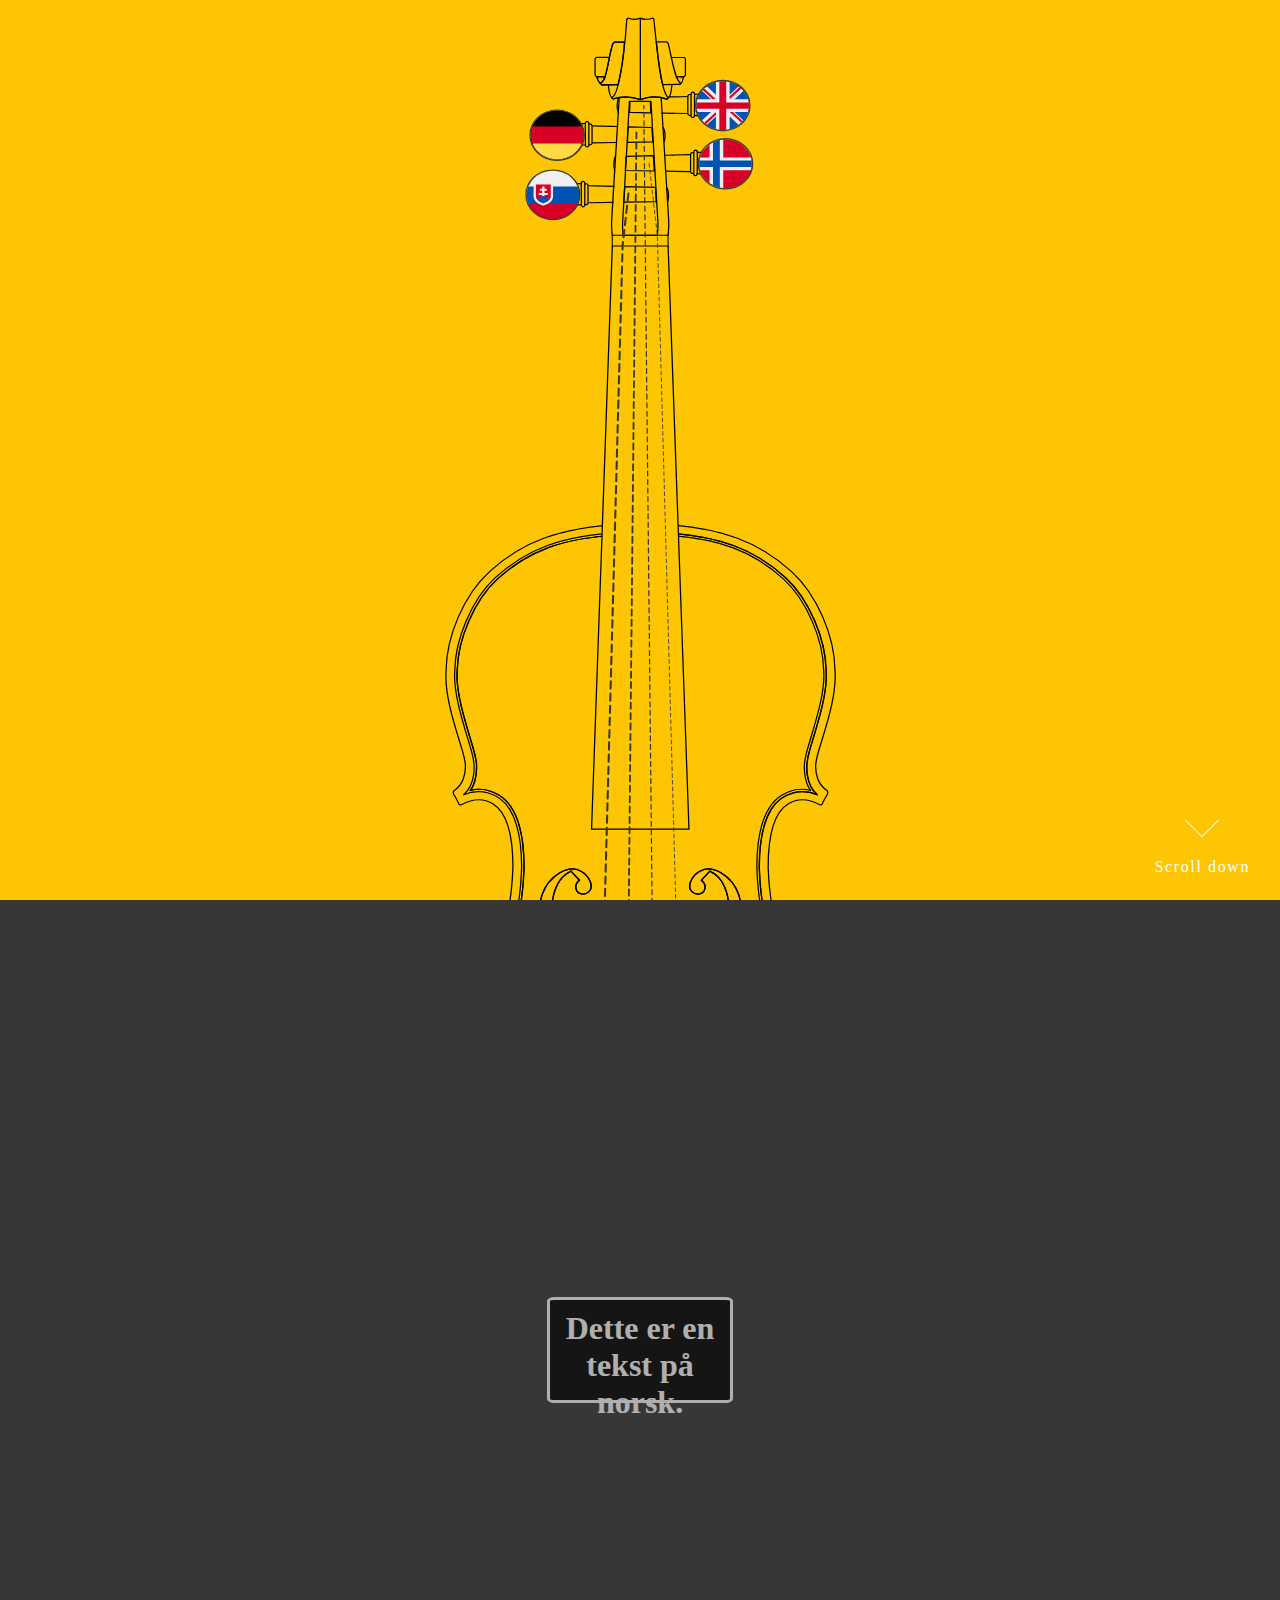
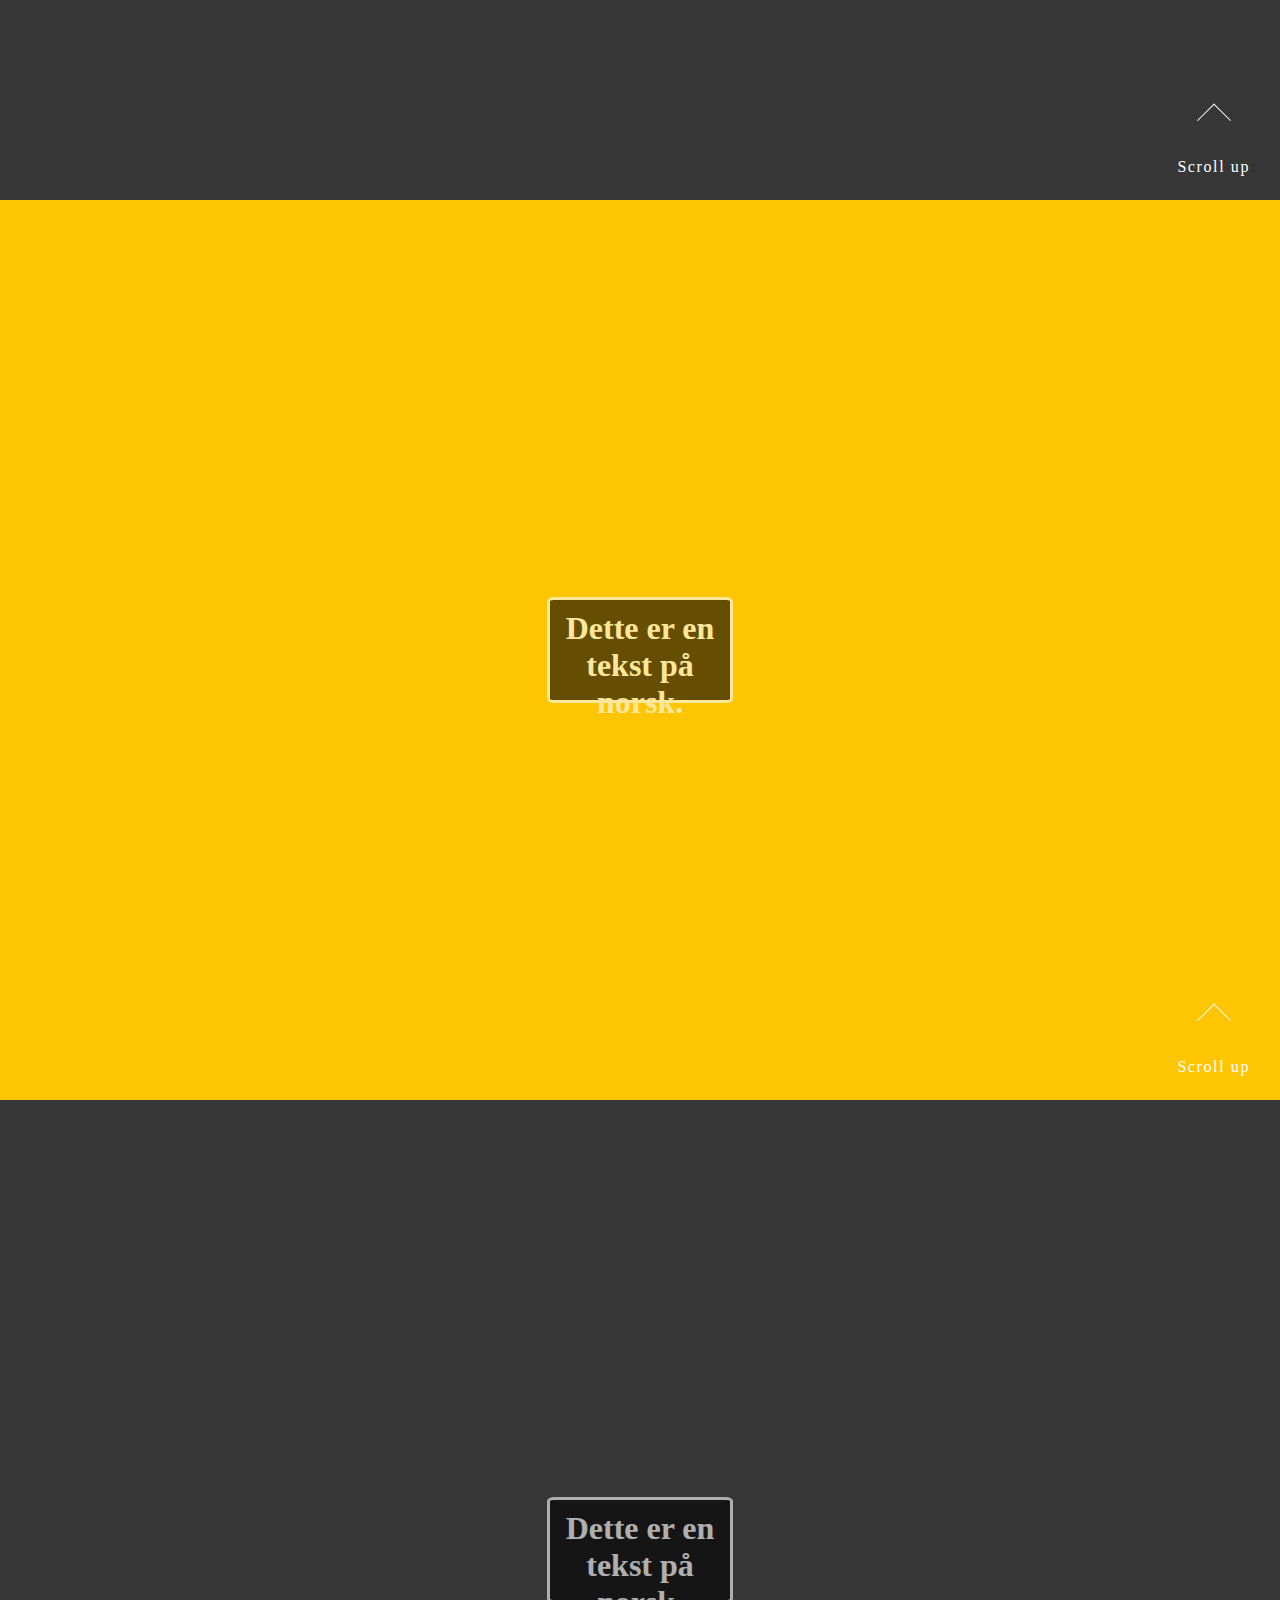
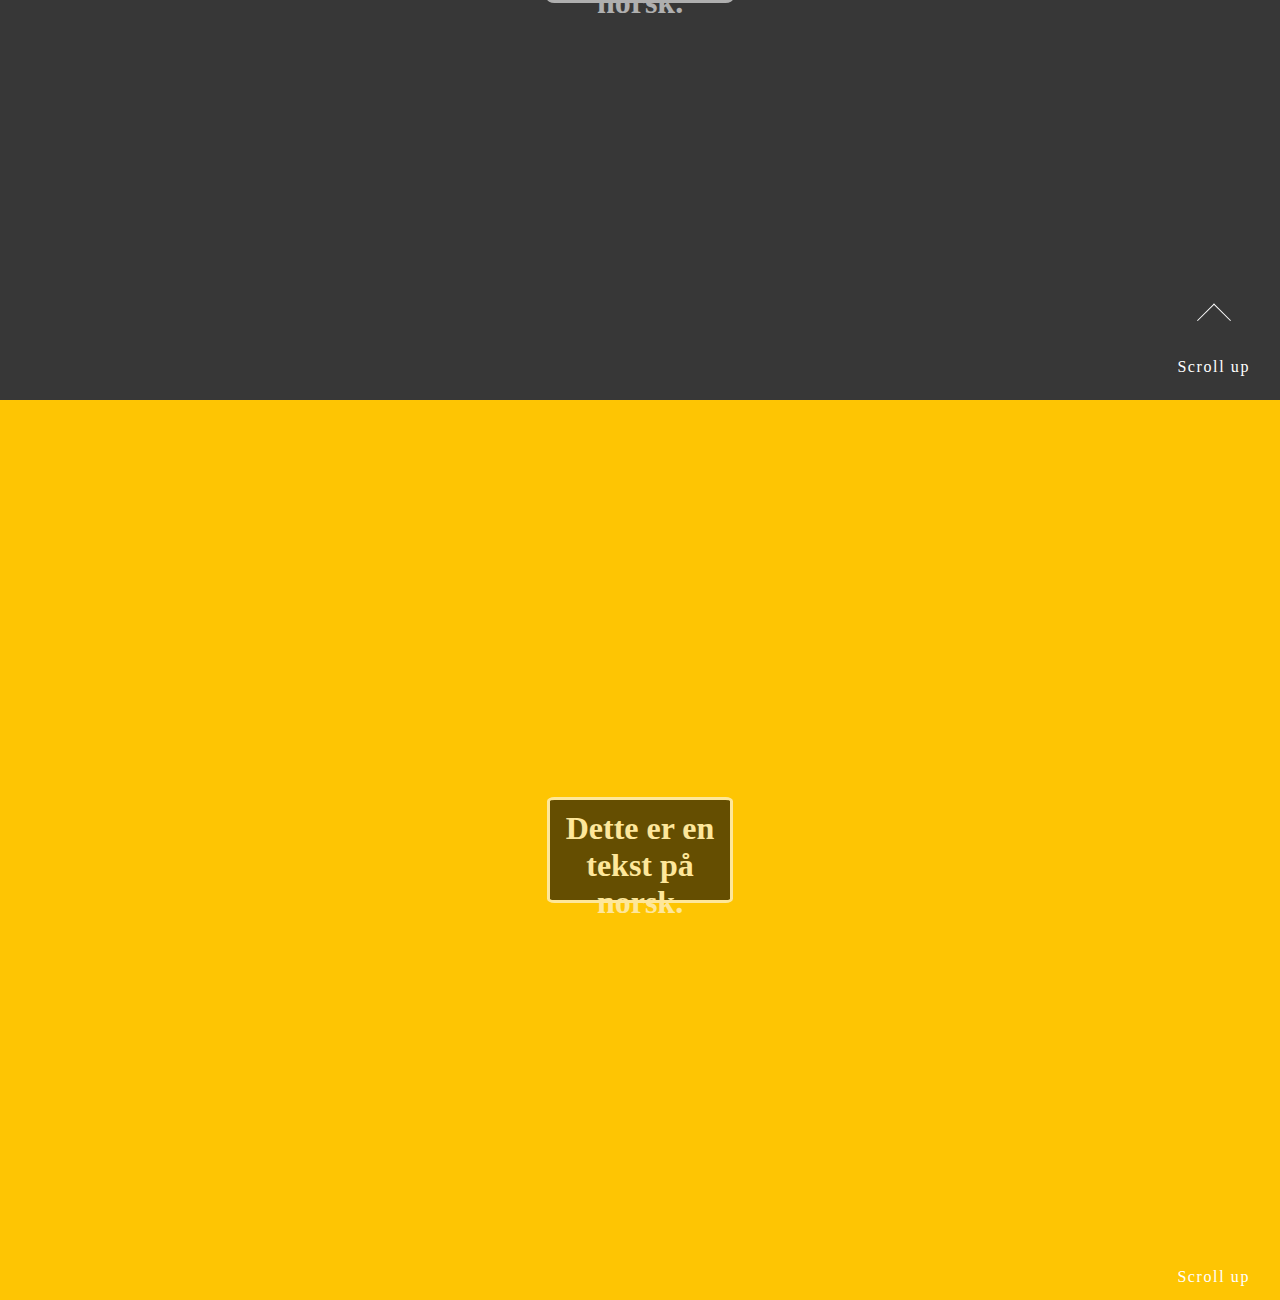
==== index.html @ 09f1c3b8 "Rename html file to index for deployment" ====
<!DOCTYPE html>
<html lang="en">
<head>
  <meta charset="UTF-8">
  <meta name="viewport" content="width=device-width, initial-scale=1.0">
  <meta http-equiv="X-UA-Compatible" content="ie=edge">
  <title>Violin Welcome Page</title>
  <script src="https://ajax.googleapis.com/ajax/libs/jquery/1.7.2/jquery.min.js"></script>
  <link rel="stylesheet" type="text/css" href="stylesheet.css">
</head>
<body>
  <section id="section-one" class="demo">
    <a href="#section-two">
      <span></span>Scroll down</a>

    <div id="container">
    <svg xmlns:osb="http://www.openswatchbook.org/uri/2009/osb" xmlns:dc="http://purl.org/dc/elements/1.1/" xmlns:cc="http://creativecommons.org/ns#"
      xmlns:rdf="http://www.w3.org/1999/02/22-rdf-syntax-ns#" xmlns:svg="http://www.w3.org/2000/svg" xmlns="http://www.w3.org/2000/svg"
      xmlns:sodipodi="http://sodipodi.sourceforge.net/DTD/sodipodi-0.dtd" xmlns:inkscape="http://www.inkscape.org/namespaces/inkscape"
       width="100%" viewbox="0 -29 721 1670">      
      <defs id="defs2818">
        <linearGradient id="linearGradient3371" osb:paint="solid">
          <stop style="stop-color:#000000;stop-opacity:1;" offset="0" id="stop3369" />
        </linearGradient>
        <inkscape:perspective sodipodi:type="inkscape:persp3d" inkscape:vp_x="0 : 52618109 : 1" inkscape:vp_y="0 : 100000000 : 0"
          inkscape:vp_z="74409450 : 52618109 : 1" inkscape:persp3d-origin="37204725 : 35078739 : 1" id="perspective2824" />
        <inkscape:perspective id="perspective4288" inkscape:persp3d-origin="50000.001 : 33333.333 : 1" inkscape:vp_z="100000 : 50000 : 1"
          inkscape:vp_y="0 : 100000000 : 0" inkscape:vp_x="0 : 50000 : 1" sodipodi:type="inkscape:persp3d" />
        <inkscape:perspective id="perspective2929" inkscape:persp3d-origin="50000.001 : 33333.333 : 1" inkscape:vp_z="100000 : 50000 : 1"
          inkscape:vp_y="0 : 100000000 : 0" inkscape:vp_x="0 : 50000 : 1" sodipodi:type="inkscape:persp3d" />
        <inkscape:perspective id="perspective2927" inkscape:persp3d-origin="50000.001 : 33333.333 : 1" inkscape:vp_z="100000 : 50000 : 1"
          inkscape:vp_y="0 : 100000000 : 0" inkscape:vp_x="0 : 50000 : 1" sodipodi:type="inkscape:persp3d" />
        <inkscape:perspective id="perspective3821" inkscape:persp3d-origin="50000.001 : 33333.333 : 1" inkscape:vp_z="100000 : 50000 : 1"
          inkscape:vp_y="0 : 100000000 : 0" inkscape:vp_x="0 : 50000 : 1" sodipodi:type="inkscape:persp3d" />
        <inkscape:perspective id="perspective3994" inkscape:persp3d-origin="50000.001 : 33333.333 : 1" inkscape:vp_z="100000 : 50000 : 1"
          inkscape:vp_y="0 : 100000000 : 0" inkscape:vp_x="0 : 50000 : 1" sodipodi:type="inkscape:persp3d" />
        <inkscape:perspective id="perspective4167" inkscape:persp3d-origin="50000.001 : 33333.333 : 1" inkscape:vp_z="100000 : 50000 : 1"
          inkscape:vp_y="0 : 100000000 : 0" inkscape:vp_x="0 : 50000 : 1" sodipodi:type="inkscape:persp3d" />
        <clipPath clipPathUnits="userSpaceOnUse" id="clipPath3980">
          <rect style="fill:none;stroke:none" id="rect3982" width="468.57712" height="564.42242" x="145.435" y="-384.58627" ry="234.28856"
          />
        </clipPath>
        <clipPath clipPathUnits="userSpaceOnUse" id="clipPath3984">
          <rect style="fill:none;stroke:none" id="rect3986" width="3158.3469" height="3804.3723" x="-3071.0244" y="-1438.0817" transform="rotate(-90)"
            ry="1579.1735" />
        </clipPath>
        <clipPath clipPathUnits="userSpaceOnUse" id="clipPath3988">
          <rect style="fill:none;stroke:none" id="rect3990" width="468.57712" height="564.42242" x="-3604.7029" y="-2552.4089" ry="234.28856"
          />
        </clipPath>
        <clipPath clipPathUnits="userSpaceOnUse" id="clipPath3992">
          <rect style="fill:none;stroke:none" id="rect3994" width="468.57712" height="564.42242" x="-3604.7029" y="-2552.4089" ry="234.28856"
          />
        </clipPath>
        <clipPath clipPathUnits="userSpaceOnUse" id="clipPath3996">
          <rect style="fill:none;stroke:none" id="rect3998" width="468.57712" height="564.42242" x="-3604.7029" y="-2552.4089" ry="234.28856"
          />
        </clipPath>
        <clipPath clipPathUnits="userSpaceOnUse" id="clipPath4000">
          <rect style="fill:none;stroke:none" id="rect4002" width="468.57712" height="564.42242" x="-3604.7029" y="-2552.4089" ry="234.28856"
          />
        </clipPath>
        <clipPath clipPathUnits="userSpaceOnUse" id="clipPath4004">
          <rect style="fill:none;stroke:none" id="rect4006" width="468.57712" height="564.42242" x="-3604.7029" y="-2552.4089" ry="234.28856"
          />
        </clipPath>
        <clipPath clipPathUnits="userSpaceOnUse" id="clipPath4008">
          <rect style="fill:none;stroke:none" id="rect4010" width="468.57712" height="564.42242" x="-3604.7029" y="-2552.4089" ry="234.28856"
          />
        </clipPath>
        <clipPath clipPathUnits="userSpaceOnUse" id="clipPath4012">
          <rect style="fill:none;stroke:none" id="rect4014" width="468.57712" height="564.42242" x="-3604.7029" y="-2552.4089" ry="234.28856"
          />
        </clipPath>
        <clipPath clipPathUnits="userSpaceOnUse" id="clipPath4016">
          <rect style="fill:none;stroke:none" id="rect4018" width="468.57712" height="564.42242" x="-3604.7029" y="-2552.4089" ry="234.28856"
          />
        </clipPath>
        <clipPath clipPathUnits="userSpaceOnUse" id="clipPath4020">
          <rect style="fill:none;stroke:none" id="rect4022" width="468.57712" height="564.42242" x="-3604.7029" y="-2552.4089" ry="234.28856"
          />
        </clipPath>
        <clipPath clipPathUnits="userSpaceOnUse" id="clipPath4024">
          <rect style="fill:none;stroke:none" id="rect4026" width="3158.3469" height="3804.3723" x="-3208.3416" y="-1356.0388" transform="rotate(-90)"
            ry="1579.1735" />
        </clipPath>
        <clipPath clipPathUnits="userSpaceOnUse" id="clipPath4028">
          <rect style="fill:none;stroke:none" id="rect4030" width="3158.3469" height="3804.3723" x="-3069.6594" y="-796.01483" transform="rotate(-90)"
            ry="1579.1735" />
        </clipPath>
        <clipPath clipPathUnits="userSpaceOnUse" id="clipPath4032">
          <rect style="fill:none;stroke:none" id="rect4034" width="468.57712" height="564.42242" x="-3604.7029" y="-2552.4089" ry="234.28856"
          />
        </clipPath>
        <clipPath clipPathUnits="userSpaceOnUse" id="clipPath4036">
          <rect style="fill:none;stroke:none" id="rect4038" width="468.57712" height="564.42242" x="-3604.7029" y="-2552.4089" ry="234.28856"
          />
        </clipPath>
        <clipPath clipPathUnits="userSpaceOnUse" id="clipPath4040">
          <rect style="fill:none;stroke:none" id="rect4042" width="468.57712" height="564.42242" x="-3604.7029" y="-2552.4089" ry="234.28856"
          />
        </clipPath>
        <clipPath clipPathUnits="userSpaceOnUse" id="clipPath4044">
          <rect style="fill:none;stroke:none" id="rect4046" width="468.57712" height="564.42242" x="-3604.7029" y="-2552.4089" ry="234.28856"
          />
        </clipPath>
        <clipPath clipPathUnits="userSpaceOnUse" id="clipPath4048">
          <rect style="fill:none;stroke:none" id="rect4050" width="468.57712" height="564.42242" x="-3604.7029" y="-2552.4089" ry="234.28856"
          />
        </clipPath>
        <clipPath clipPathUnits="userSpaceOnUse" id="clipPath4052">
          <rect style="fill:none;stroke:none" id="rect4054" width="468.57712" height="564.42242" x="-3604.7029" y="-2552.4089" ry="234.28856"
          />
        </clipPath>
        <clipPath clipPathUnits="userSpaceOnUse" id="clipPath4056">
          <rect style="fill:none;stroke:none" id="rect4058" width="468.57712" height="564.42242" x="-3604.7029" y="-2552.4089" ry="234.28856"
          />
        </clipPath>
        <clipPath clipPathUnits="userSpaceOnUse" id="clipPath4060">
          <rect style="fill:none;stroke:none" id="rect4062" width="468.57712" height="564.42242" x="-3604.7029" y="-2552.4089" ry="234.28856"
          />
        </clipPath>
        <clipPath clipPathUnits="userSpaceOnUse" id="clipPath4064">
          <rect style="fill:none;stroke:none" id="rect4066" width="468.57712" height="564.42242" x="-3604.7029" y="-2552.4089" ry="234.28856"
          />
        </clipPath>
        <clipPath clipPathUnits="userSpaceOnUse" id="clipPath4068">
          <rect style="fill:none;stroke:none" id="rect4070" width="3158.3469" height="3804.3723" x="-3180.0149" y="-713.97205" transform="rotate(-90)"
            ry="1579.1735" />
        </clipPath>
        <clipPath clipPathUnits="userSpaceOnUse" id="clipPath4072">
          <rect style="fill:none;stroke:none" id="rect4074" width="468.57712" height="564.42242" x="1526.5308" y="-4110.8545" transform="scale(-1,1)"
            ry="234.28856" />
        </clipPath>
        <clipPath clipPathUnits="userSpaceOnUse" id="clipPath4076">
          <rect style="fill:none;stroke:none" id="rect4078" width="468.57712" height="564.42242" x="-3604.7029" y="-2552.4089" ry="234.28856"
          />
        </clipPath>
        <clipPath clipPathUnits="userSpaceOnUse" id="clipPath4080">
          <rect style="fill:none;stroke:none" id="rect4082" width="468.57712" height="564.42242" x="-3604.7029" y="-2552.4089" ry="234.28856"
          />
        </clipPath>
        <clipPath clipPathUnits="userSpaceOnUse" id="clipPath4084">
          <rect style="fill:none;stroke:none" id="rect4086" width="468.57712" height="564.42242" x="-3604.7029" y="-2552.4089" ry="234.28856"
          />
        </clipPath>
        <clipPath clipPathUnits="userSpaceOnUse" id="clipPath4088">
          <rect style="fill:none;stroke:none" id="rect4090" width="468.57712" height="564.42242" x="-3604.7029" y="-2552.4089" ry="234.28856"
          />
        </clipPath>
        <clipPath clipPathUnits="userSpaceOnUse" id="clipPath4092">
          <rect style="fill:none;stroke:none" id="rect4094" width="468.57712" height="564.42242" x="-3604.7029" y="-2552.4089" ry="234.28856"
          />
        </clipPath>
        <clipPath clipPathUnits="userSpaceOnUse" id="clipPath4096">
          <rect style="fill:none;stroke:none" id="rect4098" width="468.57712" height="564.42242" x="-3604.7029" y="-2552.4089" ry="234.28856"
          />
        </clipPath>
        <clipPath clipPathUnits="userSpaceOnUse" id="clipPath4100">
          <rect style="fill:none;stroke:none" id="rect4102" width="468.57712" height="564.42242" x="-3604.7029" y="-2552.4089" ry="234.28856"
          />
        </clipPath>
        <clipPath clipPathUnits="userSpaceOnUse" id="clipPath4104">
          <rect style="fill:none;stroke:none" id="rect4106" width="468.57712" height="564.42242" x="-3604.7029" y="-2552.4089" ry="234.28856"
          />
        </clipPath>
        <clipPath clipPathUnits="userSpaceOnUse" id="clipPath4108">
          <rect style="fill:none;stroke:none" id="rect4110" width="468.57712" height="564.42242" x="-3604.7029" y="-2552.4089" ry="234.28856"
          />
        </clipPath>
        <clipPath clipPathUnits="userSpaceOnUse" id="clipPath4112">
          <rect style="fill:none;stroke:none" id="rect4114" width="468.57712" height="564.42242" x="-3604.7029" y="-2552.4089" ry="234.28856"
          />
        </clipPath>
        <clipPath clipPathUnits="userSpaceOnUse" id="clipPath4116">
          <rect style="fill:none;stroke:none" id="rect4118" width="468.57712" height="564.42242" x="-3604.7029" y="-2552.4089" ry="234.28856"
          />
        </clipPath>
        <clipPath clipPathUnits="userSpaceOnUse" id="clipPath4120">
          <rect style="fill:none;stroke:none" id="rect4122" width="468.57712" height="564.42242" x="-3604.7029" y="-2552.4089" ry="234.28856"
          />
        </clipPath>
        <clipPath clipPathUnits="userSpaceOnUse" id="clipPath4124">
          <rect style="fill:none;stroke:none" id="rect4126" width="468.57712" height="564.42242" x="-3604.7029" y="-2552.4089" ry="234.28856"
          />
        </clipPath>
        <clipPath clipPathUnits="userSpaceOnUse" id="clipPath4128">
          <rect style="fill:none;stroke:none" id="rect4130" width="468.57712" height="564.42242" x="-3604.7029" y="-2552.4089" ry="234.28856"
          />
        </clipPath>
        <clipPath clipPathUnits="userSpaceOnUse" id="clipPath4132">
          <rect style="fill:none;stroke:none" id="rect4134" width="468.57712" height="564.42242" x="-3604.7029" y="-2552.4089" ry="234.28856"
          />
        </clipPath>
        <clipPath clipPathUnits="userSpaceOnUse" id="clipPath4136">
          <rect style="fill:none;stroke:none" id="rect4138" width="468.57712" height="564.42242" x="144.2057" y="-879.64539" transform="rotate(0.06699998)"
            ry="234.28856" />
        </clipPath>
        <clipPath clipPathUnits="userSpaceOnUse" id="clipPath444">
          <rect style="fill:#000000;fill-opacity:0;stroke:#000000;stroke-opacity:1" id="rect446" width="827.75848" height="1746.8558"
            x="-4167.166" y="-2701.7644" />
        </clipPath>
        <clipPath clipPathUnits="userSpaceOnUse" id="clipPath448">
          <rect style="fill:#000000;fill-opacity:0;stroke:#000000;stroke-opacity:1" id="rect450" width="827.75848" height="1746.8558"
            x="-4167.166" y="-2701.7644" />
        </clipPath>
        <clipPath clipPathUnits="userSpaceOnUse" id="clipPath452">
          <rect style="fill:#000000;fill-opacity:0;stroke:#000000;stroke-opacity:1" id="rect454" width="827.75848" height="1746.8558"
            x="-4167.166" y="-2701.7644" />
        </clipPath>
        <clipPath clipPathUnits="userSpaceOnUse" id="clipPath456">
          <rect style="fill:#000000;fill-opacity:0;stroke:#000000;stroke-opacity:1" id="rect458" width="827.75848" height="1746.8558"
            x="-51.085915" y="-71.979401" />
        </clipPath>
        <clipPath clipPathUnits="userSpaceOnUse" id="clipPath460">
          <rect style="fill:#000000;fill-opacity:0;stroke:#000000;stroke-opacity:1" id="rect462" width="827.75848" height="1746.8558"
            x="-4167.166" y="-2701.7644" />
        </clipPath>
        <clipPath clipPathUnits="userSpaceOnUse" id="clipPath464">
          <rect style="fill:#000000;fill-opacity:0;stroke:#000000;stroke-opacity:1" id="rect466" width="827.75848" height="1746.8558"
            x="-4167.166" y="-2701.7644" />
        </clipPath>
        <clipPath clipPathUnits="userSpaceOnUse" id="clipPath468">
          <rect style="fill:#000000;fill-opacity:0;stroke:#000000;stroke-opacity:1" id="rect470" width="827.75848" height="1746.8558"
            x="-4167.166" y="-2701.7644" />
        </clipPath>
        <clipPath clipPathUnits="userSpaceOnUse" id="clipPath472">
          <rect style="fill:#000000;fill-opacity:0;stroke:#000000;stroke-opacity:1" id="rect474" width="827.75848" height="1746.8558"
            x="-51.085915" y="-69.979401" />
        </clipPath>
        <clipPath clipPathUnits="userSpaceOnUse" id="clipPath476">
          <rect style="fill:#000000;fill-opacity:0;stroke:#000000;stroke-opacity:1" id="rect478" width="827.75848" height="1746.8558"
            x="-601.0545" y="-2323.1768" />
        </clipPath>
        <clipPath clipPathUnits="userSpaceOnUse" id="clipPath480">
          <rect style="fill:#000000;fill-opacity:0;stroke:#000000;stroke-opacity:1" id="rect482" width="827.75848" height="1746.8558"
            x="-4167.166" y="-2701.7644" />
        </clipPath>
        <clipPath clipPathUnits="userSpaceOnUse" id="clipPath484">
          <rect style="fill:#000000;fill-opacity:0;stroke:#000000;stroke-opacity:1" id="rect486" width="827.75848" height="1746.8558"
            x="-51.378315" y="-69.872307" />
        </clipPath>
        <clipPath clipPathUnits="userSpaceOnUse" id="clipPath488">
          <rect style="fill:#000000;fill-opacity:0;stroke:#000000;stroke-opacity:1" id="rect490" width="827.75848" height="1746.8558"
            x="-51.378315" y="-69.872307" />
        </clipPath>
        <clipPath clipPathUnits="userSpaceOnUse" id="clipPath492">
          <rect style="fill:#000000;fill-opacity:0;stroke:#000000;stroke-opacity:1" id="rect494" width="827.75848" height="1746.8558"
            x="-3799.6392" y="-2540.7544" />
        </clipPath>
        <clipPath clipPathUnits="userSpaceOnUse" id="clipPath496">
          <rect style="fill:#000000;fill-opacity:0;stroke:#000000;stroke-opacity:1" id="rect498" width="827.75848" height="1746.8558"
            x="-3799.6392" y="-2540.7544" />
        </clipPath>
        <clipPath clipPathUnits="userSpaceOnUse" id="clipPath500">
          <rect style="fill:#000000;fill-opacity:0;stroke:#000000;stroke-opacity:1" id="rect502" width="827.75848" height="1746.8558"
            x="-3797.6392" y="-2540.7544" />
        </clipPath>
        <clipPath clipPathUnits="userSpaceOnUse" id="clipPath504">
          <rect style="fill:#000000;fill-opacity:0;stroke:#000000;stroke-opacity:1" id="rect506" width="827.75848" height="1746.8558"
            x="-3797.6392" y="-2540.7544" />
        </clipPath>
        <clipPath clipPathUnits="userSpaceOnUse" id="clipPath508">
          <rect style="fill:#000000;fill-opacity:0;stroke:#000000;stroke-opacity:1" id="rect510" width="827.75848" height="1746.8558"
            x="-3797.6392" y="-2540.7544" />
        </clipPath>
        <clipPath clipPathUnits="userSpaceOnUse" id="clipPath512">
          <rect style="fill:#000000;fill-opacity:0;stroke:#000000;stroke-opacity:1" id="rect514" width="827.75848" height="1746.8558"
            x="-3797.6392" y="-2540.7544" />
        </clipPath>
        <clipPath clipPathUnits="userSpaceOnUse" id="clipPath516">
          <rect style="fill:#000000;fill-opacity:0;stroke:#000000;stroke-opacity:1" id="rect518" width="827.75848" height="1746.8558"
            x="-3797.6392" y="-2540.7544" />
        </clipPath>
        <clipPath clipPathUnits="userSpaceOnUse" id="clipPath520">
          <rect style="fill:#000000;fill-opacity:0;stroke:#000000;stroke-opacity:1" id="rect522" width="827.75848" height="1746.8558"
            x="-3797.6392" y="-2540.7544" />
        </clipPath>
        <clipPath clipPathUnits="userSpaceOnUse" id="clipPath524">
          <rect style="fill:#000000;fill-opacity:0;stroke:#000000;stroke-width:6.74029255;stroke-opacity:1" id="rect526" width="5579.3345"
            height="11774.319" x="-4528.6128" y="-1277.4836" transform="rotate(-90)" />
        </clipPath>
        <clipPath clipPathUnits="userSpaceOnUse" id="clipPath528">
          <rect style="fill:#000000;fill-opacity:0;stroke:#000000;stroke-opacity:1" id="rect530" width="827.75848" height="1746.8558"
            x="-3797.6392" y="-2540.7544" />
        </clipPath>
        <clipPath clipPathUnits="userSpaceOnUse" id="clipPath532">
          <rect style="fill:#000000;fill-opacity:0;stroke:#000000;stroke-opacity:1" id="rect534" width="827.75848" height="1746.8558"
            x="-3797.6392" y="-2540.7544" />
        </clipPath>
        <clipPath clipPathUnits="userSpaceOnUse" id="clipPath536">
          <rect style="fill:#000000;fill-opacity:0;stroke:#000000;stroke-opacity:1" id="rect538" width="827.75848" height="1746.8558"
            x="-3797.6392" y="-2540.7544" />
        </clipPath>
        <clipPath clipPathUnits="userSpaceOnUse" id="clipPath540">
          <rect style="fill:#000000;fill-opacity:0;stroke:#000000;stroke-opacity:1" id="rect542" width="827.75848" height="1746.8558"
            x="-3797.6392" y="-2540.7544" />
        </clipPath>
        <clipPath clipPathUnits="userSpaceOnUse" id="clipPath544">
          <rect style="fill:#000000;fill-opacity:0;stroke:#000000;stroke-width:0.99855775;stroke-opacity:1" id="rect546" width="825.3725"
            height="1746.8558" x="-3796.6138" y="-2540.7544" />
        </clipPath>
        <clipPath clipPathUnits="userSpaceOnUse" id="clipPath548">
          <rect style="fill:#000000;fill-opacity:0;stroke:#000000;stroke-opacity:1" id="rect550" width="827.75848" height="1746.8558"
            x="-3797.6392" y="-2540.7544" />
        </clipPath>
        <clipPath clipPathUnits="userSpaceOnUse" id="clipPath552">
          <rect style="fill:#000000;fill-opacity:0;stroke:#000000;stroke-opacity:1" id="rect554" width="827.75848" height="1746.8558"
            x="-3797.6392" y="-2540.7544" />
        </clipPath>
        <clipPath clipPathUnits="userSpaceOnUse" id="clipPath556">
          <rect style="fill:#000000;fill-opacity:0;stroke:#000000;stroke-opacity:1" id="rect558" width="827.75848" height="1746.8558"
            x="-3797.6392" y="-2540.7544" />
        </clipPath>
        <clipPath clipPathUnits="userSpaceOnUse" id="clipPath560">
          <rect style="fill:#000000;fill-opacity:0;stroke:#000000;stroke-width:6.74029255;stroke-opacity:1" id="rect562" width="5579.3345"
            height="11774.319" x="-4500.2861" y="-635.41687" transform="rotate(-90)" />
        </clipPath>
        <clipPath clipPathUnits="userSpaceOnUse" id="clipPath564">
          <rect style="fill:#000000;fill-opacity:0;stroke:#000000;stroke-opacity:1" id="rect566" width="827.75848" height="1746.8558"
            x="-4167.166" y="-2701.7644" />
        </clipPath>
        <clipPath clipPathUnits="userSpaceOnUse" id="clipPath568">
          <rect style="fill:#000000;fill-opacity:0;stroke:#000000;stroke-opacity:1" id="rect570" width="827.75848" height="1746.8558"
            x="-4167.166" y="-2701.7644" />
        </clipPath>
        <clipPath clipPathUnits="userSpaceOnUse" id="clipPath572">
          <rect style="fill:#000000;fill-opacity:0;stroke:#000000;stroke-opacity:1" id="rect574" width="827.75848" height="1746.8558"
            x="-4167.166" y="-2701.7644" />
        </clipPath>
        <clipPath clipPathUnits="userSpaceOnUse" id="clipPath576">
          <rect style="fill:#000000;fill-opacity:0;stroke:#000000;stroke-opacity:1" id="rect578" width="827.75848" height="1746.8558"
            x="-4167.166" y="-2701.7644" />
        </clipPath>
        <clipPath clipPathUnits="userSpaceOnUse" id="clipPath580">
          <rect style="fill:#000000;fill-opacity:0;stroke:#000000;stroke-opacity:1" id="rect582" width="827.75848" height="1746.8558"
            x="-4167.166" y="-2701.7644" />
        </clipPath>
        <clipPath clipPathUnits="userSpaceOnUse" id="clipPath584">
          <rect style="fill:#000000;fill-opacity:0;stroke:#000000;stroke-opacity:1" id="rect586" width="827.75848" height="1746.8558"
            x="-4167.166" y="-2701.7644" />
        </clipPath>
        <clipPath clipPathUnits="userSpaceOnUse" id="clipPath588">
          <rect style="fill:#000000;fill-opacity:0;stroke:#000000;stroke-opacity:1" id="rect590" width="827.75848" height="1746.8558"
            x="-4167.166" y="-2701.7644" />
        </clipPath>
        <clipPath clipPathUnits="userSpaceOnUse" id="clipPath592">
          <rect style="fill:#000000;fill-opacity:0;stroke:#000000;stroke-opacity:1" id="rect594" width="827.75848" height="1746.8558"
            x="-4167.166" y="-2701.7644" />
        </clipPath>
        <clipPath clipPathUnits="userSpaceOnUse" id="clipPath596">
          <rect style="fill:#000000;fill-opacity:0;stroke:#000000;stroke-opacity:1" id="rect598" width="827.75848" height="1746.8558"
            x="-4167.166" y="-2701.7644" transform="matrix(0,1,1,0,0,0)" />
        </clipPath>
        <clipPath clipPathUnits="userSpaceOnUse" id="clipPath600">
          <rect style="fill:#000000;fill-opacity:0;stroke:#000000;stroke-opacity:1" id="rect602" width="827.75848" height="1746.8558"
            x="-4167.166" y="-2701.7644" />
        </clipPath>
        <clipPath clipPathUnits="userSpaceOnUse" id="clipPath604">
          <rect style="fill:#000000;fill-opacity:0;stroke:#000000;stroke-opacity:1" id="rect606" width="827.75848" height="1746.8558"
            x="-4167.166" y="-2701.7644" />
        </clipPath>
        <clipPath clipPathUnits="userSpaceOnUse" id="clipPath608">
          <rect style="fill:#000000;fill-opacity:0;stroke:#000000;stroke-opacity:1" id="rect610" width="827.75848" height="1746.8558"
            x="-4167.166" y="-2701.7644" />
        </clipPath>
        <clipPath clipPathUnits="userSpaceOnUse" id="clipPath612">
          <rect style="fill:#000000;fill-opacity:0;stroke:#000000;stroke-opacity:1" id="rect614" width="827.75848" height="1746.8558"
            x="-4167.166" y="-2701.7644" />
        </clipPath>
        <clipPath clipPathUnits="userSpaceOnUse" id="clipPath616">
          <rect style="fill:#000000;fill-opacity:0;stroke:#000000;stroke-opacity:1" id="rect618" width="827.75848" height="1746.8558"
            x="-4167.166" y="-2701.7644" />
        </clipPath>
        <clipPath clipPathUnits="userSpaceOnUse" id="clipPath620">
          <rect style="fill:#000000;fill-opacity:0;stroke:#000000;stroke-opacity:1" id="rect622" width="827.75848" height="1746.8558"
            x="-4167.166" y="-2701.7644" />
        </clipPath>
        <clipPath clipPathUnits="userSpaceOnUse" id="clipPath624">
          <rect style="fill:#000000;fill-opacity:0;stroke:#000000;stroke-opacity:1" id="rect626" width="827.75848" height="1746.8558"
            x="-4167.166" y="-2701.7644" />
        </clipPath>
        <clipPath clipPathUnits="userSpaceOnUse" id="clipPath628">
          <rect style="fill:#000000;fill-opacity:0;stroke:#000000;stroke-opacity:1" id="rect630" width="827.75848" height="1746.8558"
            x="-4167.166" y="-2701.7644" />
        </clipPath>
        <clipPath clipPathUnits="userSpaceOnUse" id="clipPath632">
          <rect style="fill:#000000;fill-opacity:0;stroke:#000000;stroke-opacity:1" id="rect634" width="827.75848" height="1746.8558"
            x="-4167.166" y="-2701.7644" transform="matrix(0,1,1,0,0,0)" />
        </clipPath>
        <clipPath clipPathUnits="userSpaceOnUse" id="clipPath636">
          <rect style="fill:#000000;fill-opacity:0;stroke:#000000;stroke-opacity:1" id="rect638" width="827.75848" height="1746.8558"
            x="-3797.6392" y="-2540.7544" />
        </clipPath>
        <clipPath clipPathUnits="userSpaceOnUse" id="clipPath640">
          <rect style="fill:#000000;fill-opacity:0;stroke:#000000;stroke-opacity:1" id="rect642" width="827.75848" height="1746.8558"
            x="-3797.6392" y="-2540.7544" />
        </clipPath>
        <clipPath clipPathUnits="userSpaceOnUse" id="clipPath644">
          <rect style="fill:#000000;fill-opacity:0;stroke:#000000;stroke-opacity:1" id="rect646" width="827.75848" height="1746.8558"
            x="-3797.6392" y="-2540.7544" />
        </clipPath>
        <clipPath clipPathUnits="userSpaceOnUse" id="clipPath648">
          <rect style="fill:#000000;fill-opacity:0;stroke:#000000;stroke-opacity:1" id="rect650" width="827.75848" height="1746.8558"
            x="-3797.6392" y="-2540.7544" />
        </clipPath>
        <clipPath clipPathUnits="userSpaceOnUse" id="clipPath652">
          <rect style="fill:#000000;fill-opacity:0;stroke:#000000;stroke-opacity:1" id="rect654" width="827.75848" height="1746.8558"
            x="-3797.6392" y="-2540.7544" />
        </clipPath>
        <clipPath clipPathUnits="userSpaceOnUse" id="clipPath656">
          <rect style="fill:#000000;fill-opacity:0;stroke:#000000;stroke-opacity:1" id="rect658" width="827.75848" height="1746.8558"
            x="-3797.6392" y="-2540.7544" />
        </clipPath>
        <clipPath clipPathUnits="userSpaceOnUse" id="clipPath660">
          <rect style="fill:#000000;fill-opacity:0;stroke:#000000;stroke-opacity:1" id="rect662" width="827.75848" height="1746.8558"
            x="-3797.6392" y="-2540.7544" />
        </clipPath>
        <clipPath clipPathUnits="userSpaceOnUse" id="clipPath664">
          <rect style="fill:#000000;fill-opacity:0;stroke:#000000;stroke-opacity:1" id="rect666" width="827.75848" height="1746.8558"
            x="-3797.6392" y="-2540.7544" />
        </clipPath>
        <clipPath clipPathUnits="userSpaceOnUse" id="clipPath668">
          <rect style="fill:#000000;fill-opacity:0;stroke:#000000;stroke-opacity:1" id="rect670" width="827.75848" height="1746.8558"
            x="-3797.6392" y="-2540.7544" />
        </clipPath>
        <clipPath clipPathUnits="userSpaceOnUse" id="clipPath672">
          <rect style="fill:#000000;fill-opacity:0;stroke:#000000;stroke-opacity:1" id="rect674" width="827.75848" height="1746.8558"
            x="-3797.6392" y="-2540.7544" />
        </clipPath>
        <clipPath clipPathUnits="userSpaceOnUse" id="clipPath676">
          <rect style="fill:#000000;fill-opacity:0;stroke:#000000;stroke-opacity:1" id="rect678" width="827.75848" height="1746.8558"
            x="-3797.6392" y="-2540.7544" />
        </clipPath>
        <clipPath clipPathUnits="userSpaceOnUse" id="clipPath680">
          <rect style="fill:#000000;fill-opacity:0;stroke:#000000;stroke-opacity:1" id="rect682" width="827.75848" height="1746.8558"
            x="-3797.6392" y="-2540.7544" />
        </clipPath>
        <clipPath clipPathUnits="userSpaceOnUse" id="clipPath684">
          <rect style="fill:#000000;fill-opacity:0;stroke:#000000;stroke-opacity:1" id="rect686" width="827.75848" height="1746.8558"
            x="-3797.6392" y="-2540.7544" />
        </clipPath>
        <clipPath clipPathUnits="userSpaceOnUse" id="clipPath688">
          <rect style="fill:#000000;fill-opacity:0;stroke:#000000;stroke-opacity:1" id="rect690" width="827.75848" height="1746.8558"
            x="-48.749592" y="-867.97064" transform="rotate(0.06699998)" />
        </clipPath>
        <clipPath clipPathUnits="userSpaceOnUse" id="clipPath312">
          <rect style="fill:#000000;fill-opacity:0;stroke:none;stroke-opacity:1" id="rect314" width="666.98114" height="1676.6853"
            x="-4084.0457" y="-2630.7876" />
        </clipPath>
        <clipPath clipPathUnits="userSpaceOnUse" id="clipPath316">
          <rect style="fill:#000000;fill-opacity:0;stroke:none;stroke-opacity:1" id="rect318" width="666.98114" height="1676.6853"
            x="-4084.0457" y="-2630.7876" />
        </clipPath>
        <clipPath clipPathUnits="userSpaceOnUse" id="clipPath320">
          <rect style="fill:#000000;fill-opacity:0;stroke:none;stroke-opacity:1" id="rect322" width="666.98114" height="1676.6853"
            x="-4084.0457" y="-2630.7876" />
        </clipPath>
        <clipPath clipPathUnits="userSpaceOnUse" id="clipPath324">
          <rect style="fill:#000000;fill-opacity:0;stroke:none;stroke-opacity:1" id="rect326" width="666.98114" height="1676.6853"
            x="-4084.0457" y="-2630.7876" />
        </clipPath>
        <clipPath clipPathUnits="userSpaceOnUse" id="clipPath328">
          <rect style="fill:#000000;fill-opacity:0;stroke:none;stroke-opacity:1" id="rect330" width="666.98114" height="1676.6853"
            x="-4084.0457" y="-2630.7876" />
        </clipPath>
        <clipPath clipPathUnits="userSpaceOnUse" id="clipPath332">
          <rect style="fill:#000000;fill-opacity:0;stroke:none;stroke-opacity:1" id="rect334" width="666.98114" height="1676.6853"
            x="-4084.0457" y="-2630.7876" />
        </clipPath>
        <clipPath clipPathUnits="userSpaceOnUse" id="clipPath336">
          <rect style="fill:#000000;fill-opacity:0;stroke:none;stroke-opacity:1" id="rect338" width="666.98114" height="1676.6853"
            x="-4084.0457" y="-2630.7876" />
        </clipPath>
        <clipPath clipPathUnits="userSpaceOnUse" id="clipPath340">
          <rect style="fill:#000000;fill-opacity:0;stroke:none;stroke-opacity:1" id="rect342" width="666.98114" height="1676.6853"
            x="32.034447" y="-1.0025978" />
        </clipPath>
        <clipPath clipPathUnits="userSpaceOnUse" id="clipPath344">
          <rect style="fill:#000000;fill-opacity:0;stroke:none;stroke-opacity:1" id="rect346" width="666.98114" height="1676.6853"
            x="-4084.0457" y="-2630.7876" />
        </clipPath>
        <clipPath clipPathUnits="userSpaceOnUse" id="clipPath348">
          <rect style="fill:#000000;fill-opacity:0;stroke:none;stroke-opacity:1" id="rect350" width="666.98114" height="1676.6853"
            x="-4084.0457" y="-2630.7876" />
        </clipPath>
        <clipPath clipPathUnits="userSpaceOnUse" id="clipPath352">
          <rect style="fill:#000000;fill-opacity:0;stroke:none;stroke-opacity:1" id="rect354" width="666.98114" height="1676.6853"
            x="-4084.0457" y="-2630.7876" />
        </clipPath>
        <clipPath clipPathUnits="userSpaceOnUse" id="clipPath356">
          <rect style="fill:#000000;fill-opacity:0;stroke:none;stroke-opacity:1" id="rect358" width="666.98114" height="1676.6853"
            x="32.034447" y="0.99740219" />
        </clipPath>
        <clipPath clipPathUnits="userSpaceOnUse" id="clipPath360">
          <rect style="fill:#000000;fill-opacity:0;stroke:none;stroke-opacity:1" id="rect362" width="666.98114" height="1676.6853"
            x="-517.93414" y="-2252.2" />
        </clipPath>
        <clipPath clipPathUnits="userSpaceOnUse" id="clipPath364">
          <rect style="fill:#000000;fill-opacity:0;stroke:none;stroke-opacity:1" id="rect366" width="666.98114" height="1676.6853"
            x="-4084.0457" y="-2630.7876" />
        </clipPath>
        <clipPath clipPathUnits="userSpaceOnUse" id="clipPath368">
          <rect style="fill:#000000;fill-opacity:0;stroke:none;stroke-opacity:1" id="rect370" width="666.98114" height="1676.6853"
            x="31.742046" y="1.1045022" />
        </clipPath>
        <clipPath clipPathUnits="userSpaceOnUse" id="clipPath372">
          <rect style="fill:#000000;fill-opacity:0;stroke:none;stroke-opacity:1" id="rect374" width="666.98114" height="1676.6853"
            x="31.742046" y="1.1045022" />
        </clipPath>
        <clipPath clipPathUnits="userSpaceOnUse" id="clipPath376">
          <rect style="fill:#000000;fill-opacity:0;stroke:none;stroke-opacity:1" id="rect378" width="666.98114" height="1676.6853"
            x="-3716.5188" y="-2469.7776" />
        </clipPath>
        <clipPath clipPathUnits="userSpaceOnUse" id="clipPath380">
          <rect style="fill:#000000;fill-opacity:0;stroke:none;stroke-opacity:1" id="rect382" width="666.98114" height="1676.6853"
            x="-3716.5188" y="-2469.7776" />
        </clipPath>
        <clipPath clipPathUnits="userSpaceOnUse" id="clipPath384">
          <rect style="fill:#000000;fill-opacity:0;stroke:none;stroke-opacity:1" id="rect386" width="666.98114" height="1676.6853"
            x="-3714.5188" y="-2469.7776" />
        </clipPath>
        <clipPath clipPathUnits="userSpaceOnUse" id="clipPath388">
          <rect style="fill:#000000;fill-opacity:0;stroke:none;stroke-opacity:1" id="rect390" width="666.98114" height="1676.6853"
            x="-3714.5188" y="-2469.7776" />
        </clipPath>
        <clipPath clipPathUnits="userSpaceOnUse" id="clipPath392">
          <rect style="fill:#000000;fill-opacity:0;stroke:none;stroke-opacity:1" id="rect394" width="666.98114" height="1676.6853"
            x="-3714.5188" y="-2469.7776" />
        </clipPath>
        <clipPath clipPathUnits="userSpaceOnUse" id="clipPath396">
          <rect style="fill:#000000;fill-opacity:0;stroke:none;stroke-opacity:1" id="rect398" width="666.98114" height="1676.6853"
            x="-3714.5188" y="-2469.7776" />
        </clipPath>
        <clipPath clipPathUnits="userSpaceOnUse" id="clipPath400">
          <rect style="fill:#000000;fill-opacity:0;stroke:none;stroke-opacity:1" id="rect402" width="666.98114" height="1676.6853"
            x="-3714.5188" y="-2469.7776" />
        </clipPath>
        <clipPath clipPathUnits="userSpaceOnUse" id="clipPath404">
          <rect style="fill:#000000;fill-opacity:0;stroke:none;stroke-opacity:1" id="rect406" width="666.98114" height="1676.6853"
            x="-3714.5188" y="-2469.7776" />
        </clipPath>
        <clipPath clipPathUnits="userSpaceOnUse" id="clipPath408">
          <rect style="fill:#000000;fill-opacity:0;stroke:none;stroke-width:6.74029255;stroke-opacity:1" id="rect410" width="4495.6479"
            height="11301.35" x="-3968.3572" y="-799.07922" transform="rotate(-90)" />
        </clipPath>
        <clipPath clipPathUnits="userSpaceOnUse" id="clipPath412">
          <rect style="fill:#000000;fill-opacity:0;stroke:none;stroke-opacity:1" id="rect414" width="666.98114" height="1676.6853"
            x="-3714.5188" y="-2469.7776" />
        </clipPath>
        <clipPath clipPathUnits="userSpaceOnUse" id="clipPath416">
          <rect style="fill:#000000;fill-opacity:0;stroke:none;stroke-opacity:1" id="rect418" width="666.98114" height="1676.6853"
            x="-3714.5188" y="-2469.7776" />
        </clipPath>
        <clipPath clipPathUnits="userSpaceOnUse" id="clipPath420">
          <rect style="fill:#000000;fill-opacity:0;stroke:none;stroke-opacity:1" id="rect422" width="666.98114" height="1676.6853"
            x="-3714.5188" y="-2469.7776" />
        </clipPath>
        <clipPath clipPathUnits="userSpaceOnUse" id="clipPath424">
          <rect style="fill:#000000;fill-opacity:0;stroke:none;stroke-opacity:1" id="rect426" width="666.98114" height="1676.6853"
            x="-3714.5188" y="-2469.7776" />
        </clipPath>
        <clipPath clipPathUnits="userSpaceOnUse" id="clipPath428">
          <rect style="fill:#000000;fill-opacity:0;stroke:none;stroke-width:0.99855775;stroke-opacity:1" id="rect430" width="665.05859"
            height="1676.6853" x="-3713.7329" y="-2469.7776" />
        </clipPath>
        <clipPath clipPathUnits="userSpaceOnUse" id="clipPath432">
          <rect style="fill:#000000;fill-opacity:0;stroke:none;stroke-opacity:1" id="rect434" width="666.98114" height="1676.6853"
            x="-3714.5188" y="-2469.7776" />
        </clipPath>
        <clipPath clipPathUnits="userSpaceOnUse" id="clipPath436">
          <rect style="fill:#000000;fill-opacity:0;stroke:none;stroke-opacity:1" id="rect438" width="666.98114" height="1676.6853"
            x="-3714.5188" y="-2469.7776" />
        </clipPath>
        <clipPath clipPathUnits="userSpaceOnUse" id="clipPath440">
          <rect style="fill:#000000;fill-opacity:0;stroke:none;stroke-opacity:1" id="rect442" width="666.98114" height="1676.6853"
            x="-3714.5188" y="-2469.7776" />
        </clipPath>
        <clipPath clipPathUnits="userSpaceOnUse" id="clipPath445">
          <rect style="fill:#000000;fill-opacity:0;stroke:none;stroke-width:6.74029255;stroke-opacity:1" id="rect447" width="4495.6479"
            height="11301.35" x="-3940.0303" y="-157.01241" transform="rotate(-90)" />
        </clipPath>
        <clipPath clipPathUnits="userSpaceOnUse" id="clipPath449">
          <rect style="fill:#000000;fill-opacity:0;stroke:none;stroke-opacity:1" id="rect451" width="666.98114" height="1676.6853"
            x="-4084.0457" y="-2630.7876" />
        </clipPath>
        <clipPath clipPathUnits="userSpaceOnUse" id="clipPath453">
          <rect style="fill:#000000;fill-opacity:0;stroke:none;stroke-opacity:1" id="rect455" width="666.98114" height="1676.6853"
            x="-4084.0457" y="-2630.7876" />
        </clipPath>
        <clipPath clipPathUnits="userSpaceOnUse" id="clipPath457">
          <rect style="fill:#000000;fill-opacity:0;stroke:none;stroke-opacity:1" id="rect459" width="666.98114" height="1676.6853"
            x="-4084.0457" y="-2630.7876" />
        </clipPath>
        <clipPath clipPathUnits="userSpaceOnUse" id="clipPath461">
          <rect style="fill:#000000;fill-opacity:0;stroke:none;stroke-opacity:1" id="rect463" width="666.98114" height="1676.6853"
            x="-4084.0457" y="-2630.7876" />
        </clipPath>
        <clipPath clipPathUnits="userSpaceOnUse" id="clipPath465">
          <rect style="fill:#000000;fill-opacity:0;stroke:none;stroke-opacity:1" id="rect467" width="666.98114" height="1676.6853"
            x="-4084.0457" y="-2630.7876" />
        </clipPath>
        <clipPath clipPathUnits="userSpaceOnUse" id="clipPath469">
          <rect style="fill:#000000;fill-opacity:0;stroke:none;stroke-opacity:1" id="rect471" width="666.98114" height="1676.6853"
            x="-4084.0457" y="-2630.7876" />
        </clipPath>
        <clipPath clipPathUnits="userSpaceOnUse" id="clipPath473">
          <rect style="fill:#000000;fill-opacity:0;stroke:none;stroke-opacity:1" id="rect475" width="666.98114" height="1676.6853"
            x="-4084.0457" y="-2630.7876" />
        </clipPath>
        <clipPath clipPathUnits="userSpaceOnUse" id="clipPath477">
          <rect style="fill:#000000;fill-opacity:0;stroke:none;stroke-opacity:1" id="rect479" width="666.98114" height="1676.6853"
            x="-4084.0457" y="-2630.7876" />
        </clipPath>
        <clipPath clipPathUnits="userSpaceOnUse" id="clipPath481">
          <rect style="fill:#000000;fill-opacity:0;stroke:none;stroke-opacity:1" id="rect483" width="666.98114" height="1676.6853"
            x="-4084.0457" y="-2630.7876" transform="matrix(0,1,1,0,0,0)" />
        </clipPath>
        <clipPath clipPathUnits="userSpaceOnUse" id="clipPath485">
          <rect style="fill:#000000;fill-opacity:0;stroke:none;stroke-opacity:1" id="rect487" width="666.98114" height="1676.6853"
            x="-4084.0457" y="-2630.7876" />
        </clipPath>
        <clipPath clipPathUnits="userSpaceOnUse" id="clipPath489">
          <rect style="fill:#000000;fill-opacity:0;stroke:none;stroke-opacity:1" id="rect491" width="666.98114" height="1676.6853"
            x="-4084.0457" y="-2630.7876" />
        </clipPath>
        <clipPath clipPathUnits="userSpaceOnUse" id="clipPath493">
          <rect style="fill:#000000;fill-opacity:0;stroke:none;stroke-opacity:1" id="rect495" width="666.98114" height="1676.6853"
            x="-4084.0457" y="-2630.7876" />
        </clipPath>
        <clipPath clipPathUnits="userSpaceOnUse" id="clipPath497">
          <rect style="fill:#000000;fill-opacity:0;stroke:none;stroke-opacity:1" id="rect499" width="666.98114" height="1676.6853"
            x="-4084.0457" y="-2630.7876" />
        </clipPath>
        <clipPath clipPathUnits="userSpaceOnUse" id="clipPath501">
          <rect style="fill:#000000;fill-opacity:0;stroke:none;stroke-opacity:1" id="rect503" width="666.98114" height="1676.6853"
            x="-4084.0457" y="-2630.7876" />
        </clipPath>
        <clipPath clipPathUnits="userSpaceOnUse" id="clipPath505">
          <rect style="fill:#000000;fill-opacity:0;stroke:none;stroke-opacity:1" id="rect507" width="666.98114" height="1676.6853"
            x="-4084.0457" y="-2630.7876" />
        </clipPath>
        <clipPath clipPathUnits="userSpaceOnUse" id="clipPath509">
          <rect style="fill:#000000;fill-opacity:0;stroke:none;stroke-opacity:1" id="rect511" width="666.98114" height="1676.6853"
            x="-4084.0457" y="-2630.7876" />
        </clipPath>
        <clipPath clipPathUnits="userSpaceOnUse" id="clipPath513">
          <rect style="fill:#000000;fill-opacity:0;stroke:none;stroke-opacity:1" id="rect515" width="666.98114" height="1676.6853"
            x="-4084.0457" y="-2630.7876" />
        </clipPath>
        <clipPath clipPathUnits="userSpaceOnUse" id="clipPath517">
          <rect style="fill:#000000;fill-opacity:0;stroke:none;stroke-opacity:1" id="rect519" width="666.98114" height="1676.6853"
            x="-4084.0457" y="-2630.7876" transform="matrix(0,1,1,0,0,0)" />
        </clipPath>
        <clipPath clipPathUnits="userSpaceOnUse" id="clipPath521">
          <rect style="fill:#000000;fill-opacity:0;stroke:none;stroke-opacity:1" id="rect523" width="666.98114" height="1676.6853"
            x="-3714.5188" y="-2469.7776" />
        </clipPath>
        <clipPath clipPathUnits="userSpaceOnUse" id="clipPath525">
          <rect style="fill:#000000;fill-opacity:0;stroke:none;stroke-opacity:1" id="rect527" width="666.98114" height="1676.6853"
            x="-3714.5188" y="-2469.7776" />
        </clipPath>
        <clipPath clipPathUnits="userSpaceOnUse" id="clipPath529">
          <rect style="fill:#000000;fill-opacity:0;stroke:none;stroke-opacity:1" id="rect531" width="666.98114" height="1676.6853"
            x="-3714.5188" y="-2469.7776" />
        </clipPath>
        <clipPath clipPathUnits="userSpaceOnUse" id="clipPath533">
          <rect style="fill:#000000;fill-opacity:0;stroke:none;stroke-opacity:1" id="rect535" width="666.98114" height="1676.6853"
            x="-3714.5188" y="-2469.7776" />
        </clipPath>
        <clipPath clipPathUnits="userSpaceOnUse" id="clipPath537">
          <rect style="fill:#000000;fill-opacity:0;stroke:none;stroke-opacity:1" id="rect539" width="666.98114" height="1676.6853"
            x="-3714.5188" y="-2469.7776" />
        </clipPath>
        <clipPath clipPathUnits="userSpaceOnUse" id="clipPath541">
          <rect style="fill:#000000;fill-opacity:0;stroke:none;stroke-opacity:1" id="rect543" width="666.98114" height="1676.6853"
            x="-3714.5188" y="-2469.7776" />
        </clipPath>
        <clipPath clipPathUnits="userSpaceOnUse" id="clipPath545">
          <rect style="fill:#000000;fill-opacity:0;stroke:none;stroke-opacity:1" id="rect547" width="666.98114" height="1676.6853"
            x="-3714.5188" y="-2469.7776" />
        </clipPath>
        <clipPath clipPathUnits="userSpaceOnUse" id="clipPath549">
          <rect style="fill:#000000;fill-opacity:0;stroke:none;stroke-opacity:1" id="rect551" width="666.98114" height="1676.6853"
            x="-3714.5188" y="-2469.7776" />
        </clipPath>
        <clipPath clipPathUnits="userSpaceOnUse" id="clipPath553">
          <rect style="fill:#000000;fill-opacity:0;stroke:none;stroke-opacity:1" id="rect555" width="666.98114" height="1676.6853"
            x="-3714.5188" y="-2469.7776" />
        </clipPath>
        <clipPath clipPathUnits="userSpaceOnUse" id="clipPath557">
          <rect style="fill:#000000;fill-opacity:0;stroke:none;stroke-opacity:1" id="rect559" width="666.98114" height="1676.6853"
            x="-3714.5188" y="-2469.7776" />
        </clipPath>
        <clipPath clipPathUnits="userSpaceOnUse" id="clipPath561">
          <rect style="fill:#000000;fill-opacity:0;stroke:none;stroke-opacity:1" id="rect563" width="666.98114" height="1676.6853"
            x="-3714.5188" y="-2469.7776" />
        </clipPath>
        <clipPath clipPathUnits="userSpaceOnUse" id="clipPath565">
          <rect style="fill:#000000;fill-opacity:0;stroke:none;stroke-opacity:1" id="rect567" width="666.98114" height="1676.6853"
            x="-3714.5188" y="-2469.7776" />
        </clipPath>
        <clipPath clipPathUnits="userSpaceOnUse" id="clipPath569">
          <rect style="fill:#000000;fill-opacity:0;stroke:none;stroke-opacity:1" id="rect571" width="666.98114" height="1676.6853"
            x="-3714.5188" y="-2469.7776" />
        </clipPath>
        <clipPath clipPathUnits="userSpaceOnUse" id="clipPath573">
          <rect style="fill:#000000;fill-opacity:0;stroke:none;stroke-opacity:1" id="rect575" width="666.98114" height="1676.6853"
            x="34.370537" y="-796.99384" transform="rotate(0.06699998)" />
        </clipPath>
        <filter inkscape:collect="always" style="color-interpolation-filters:sRGB" id="filter1839" x="-0.023132282" width="1.0462646"
          y="-0.024935353" height="1.0498707">
          <feGaussianBlur inkscape:collect="always" stdDeviation="0.8786282" id="feGaussianBlur1841" />
        </filter>
        <filter inkscape:collect="always" style="color-interpolation-filters:sRGB" id="filter1855" x="-0.023132282" width="1.0462646"
          y="-0.024935353" height="1.0498707">
          <feGaussianBlur inkscape:collect="always" stdDeviation="0.8786282" id="feGaussianBlur1857" />
        </filter>
        <filter inkscape:collect="always" style="color-interpolation-filters:sRGB" id="filter1871" x="-0.023132282" width="1.0462646"
          y="-0.024935353" height="1.0498707">
          <feGaussianBlur inkscape:collect="always" stdDeviation="0.8786282" id="feGaussianBlur1873" />
        </filter>
        <filter inkscape:collect="always" style="color-interpolation-filters:sRGB" id="filter1887" x="-0.023132282" width="1.0462646"
          y="-0.024935353" height="1.0498707">
          <feGaussianBlur inkscape:collect="always" stdDeviation="0.8786282" id="feGaussianBlur1889" />
        </filter>
      </defs>
      <g inkscape:groupmode="layer" id="layer2" inkscape:label="image" style="display:inline" transform="translate(4453.0978,3443.69)"
      />
      <g inkscape:groupmode="layer" id="layer3" inkscape:label="top" style="display:inline" transform="translate(4453.0978,3443.69)"
      />
      <g inkscape:label="Layer 1" inkscape:groupmode="layer" id="layer1" transform="translate(4453.0978,2745.6598)" style="display:inline">
        <g transform="matrix(1.0799993,-0.00116937,0.00126292,0.99999932,-4490.2176,-1954.1327)" style="display:inline;fill:none;stroke:#000000;stroke-width:1.92450086;stroke-miterlimit:4;stroke-dasharray:none;stroke-opacity:1"
          id="g9779" clip-path="url(#clipPath573)">
          <path inkscape:connector-curvature="0" style="fill:none;stroke:#000000;stroke-width:1.92450086;stroke-linecap:round;stroke-linejoin:round;stroke-miterlimit:4;stroke-dasharray:none;stroke-dashoffset:0;stroke-opacity:1"
            d="m 342.97341,-434.83335 c -0.77721,-12.47032 -0.97118,-11.88383 -0.69032,-19.52189 l 10.62614,-199.62182 32.62067,-0.0318 10.40907,199.73662 c 0.20451,8.10126 -0.24095,13.22098 -0.91601,19.69719 z"
            id="path9784" sodipodi:nodetypes="ccccccc" />
        </g>
        <path inkscape:connector-curvature="0" style="display:inline;fill:none;stroke:#000000;stroke-width:1.9245009;stroke-linecap:round;stroke-linejoin:round;stroke-miterlimit:4;stroke-dasharray:none;stroke-dashoffset:0;stroke-opacity:1"
          d="m -3348.6324,-2333.265 11.4446,200.2815 c 0.7684,9.635 -0.2296,16.9491 -0.8351,25.14 l -42.1621,0.051" id="path3910"
          sodipodi:nodetypes="cccc" clip-path="url(#clipPath569)" transform="matrix(1.08,0,0,1,-441.41748,-281.3491)" />
        <path sodipodi:nodetypes="cccc" id="path8764" d="m -3412.281,-2333.265 -11.4445,200.2815 c -0.7685,9.635 0.2295,16.9491 0.835,25.14 l 42.1622,0.051"
          style="display:inline;fill:none;stroke:#000000;stroke-width:1.9245009;stroke-linecap:round;stroke-linejoin:round;stroke-miterlimit:4;stroke-dasharray:none;stroke-dashoffset:0;stroke-opacity:1"
          inkscape:connector-curvature="0" clip-path="url(#clipPath565)" transform="matrix(1.08,0,0,1,-441.41748,-281.3491)" />
        <path inkscape:connector-curvature="0" style="display:inline;fill:none;stroke:#000000;stroke-width:1;stroke-linecap:round;stroke-linejoin:round;stroke-miterlimit:4;stroke-dasharray:none;stroke-dashoffset:0;stroke-opacity:1"
          d="m -3338.1255,-2089.1853 -0.035,-18.8104 m -84.6981,0.5994 0.1472,18.3738" id="path3912" sodipodi:nodetypes="cccc"
          clip-path="url(#clipPath561)" transform="matrix(1.08,0,0,1,-441.41748,-281.3491)" />
        <path inkscape:connector-curvature="0" style="display:inline;fill:none;stroke:#000000;stroke-width:1.9245009;stroke-linecap:round;stroke-linejoin:round;stroke-miterlimit:4;stroke-dasharray:none;stroke-dashoffset:0;stroke-opacity:1"
          d="m -3428.6439,-2354.3128 c 0.7135,8.2157 0.8866,20.3866 7.3381,23.2863 16.2583,-7.0603 33.8763,-1.6188 41.0887,0.8892 13.9081,-5.2134 24.2991,-6.5492 40.347,-0.6957 5.7741,-2.1695 6.861,-12.8192 7.6572,-23.6572"
          id="path4063" sodipodi:nodetypes="ccccc" clip-path="url(#clipPath557)" transform="matrix(1.08,0,0,1,-441.41748,-281.3491)"
        />
        <path inkscape:connector-curvature="0" style="display:inline;fill:none;stroke:#000000;stroke-width:1.9245009;stroke-linecap:round;stroke-linejoin:round;stroke-miterlimit:4;stroke-dasharray:none;stroke-dashoffset:0;stroke-opacity:1"
          d="m -3423.6656,-2333.2905 c 0.9344,-0.5245 1.8659,-1.4586 2.2203,-1.7763 8.6155,-7.7232 15.3914,-65.7852 18.4409,-96.075 l 2.2531,-30.5629 1.9111,-1.9862 c 8.4023,4.1692 16.3434,1.0535 18.6244,0.092 4.3429,2.1985 13.9715,2.8737 18.6606,-0.2118 l 1.7142,1.6783 4.3137,43.238 c 2.6264,20.0752 5.8294,56.5269 11.8381,74.4303 1.6107,4.7992 3.9332,9.6687 6.0538,11.5759 l -1.8563,2.0009 c -14.6362,-5.3702 -28.3152,-4.5827 -40.2903,0.6804 -12.0776,-4.1818 -25.4536,-5.9111 -42.297,-1.0911 z"
          id="path4065" sodipodi:nodetypes="cscccccccsccccc" clip-path="url(#clipPath553)" transform="matrix(1.08,0,0,1,-441.41748,-281.3491)"
        />
        <path inkscape:connector-curvature="0" style="display:inline;fill:none;stroke:#000000;stroke-width:1.9245009;stroke-linecap:round;stroke-linejoin:round;stroke-miterlimit:4;stroke-dasharray:none;stroke-dashoffset:0;stroke-opacity:1"
          d="m -3355.8823,-2424.5619 15.5679,-0.057 2.2411,2.2401 0.4266,1.6816 c 5.3796,21.5069 8.9254,56.6507 18.5996,64 2.9716,-1.1747 3.5312,-6.6269 4.2113,-10.2232 l -11.0689,-1.0007 c 2.1905,4.3367 4.0032,9.8072 7.1836,11.1745 l -1.5964,1.5964 -25.9409,0.3991 c -5.4261,-19.5735 -7.2517,-45.1479 -9.6239,-69.8111 z"
          id="path3932" sodipodi:nodetypes="ccccccccccc" clip-path="url(#clipPath549)" transform="matrix(1.08,0,0,1,-441.41748,-281.3491)"
        />
        <path inkscape:connector-curvature="0" style="display:inline;fill:none;stroke:#000000;stroke-width:1.9245009;stroke-linecap:round;stroke-linejoin:round;stroke-miterlimit:4;stroke-dasharray:none;stroke-dashoffset:0;stroke-opacity:1"
          d="m -3325.5935,-2367.5371 11.5171,0.01 2.2529,-2.2386 0.015,-27.3611 -1.9616,-2.0184 -19.274,0.036" id="path3934" sodipodi:nodetypes="cccccc"
          clip-path="url(#clipPath545)" transform="matrix(1.08,0,0,1,-441.41748,-281.3491)" />
        <path inkscape:connector-curvature="0" style="display:inline;fill:none;stroke:#000000;stroke-width:1.9245009;stroke-linecap:round;stroke-linejoin:round;stroke-miterlimit:4;stroke-dasharray:none;stroke-dashoffset:0;stroke-opacity:1"
          d="m -3427.3959,-2399.1589 -19.397,-0.017 -2.1143,2.1225 c 0.079,8.1723 -0.06,18.8938 0.047,27.3824 l 2.1185,2.0488 12.449,0.027"
          id="path3924" sodipodi:nodetypes="cccccc" clip-path="url(#clipPath541)" transform="matrix(1.08,0,0,1,-441.41748,-281.3491)"
        />
        <path sodipodi:nodetypes="ccccc" id="path9870" d="m -3404.3302,-2424.3201 -15.0157,0.029 -2.4329,2.3433 c -7.573,22.5904 -8.6294,61.7353 -19.4359,65.2015 -2.8737,-3.2515 -4.6447,-6.3681 -4.7342,-10.8662"
          style="display:inline;fill:none;stroke:#000000;stroke-width:1.9245009;stroke-linecap:round;stroke-linejoin:round;stroke-miterlimit:4;stroke-dasharray:none;stroke-dashoffset:0;stroke-opacity:1"
          inkscape:connector-curvature="0" clip-path="url(#clipPath537)" transform="matrix(1.08,0,0,1,-441.41748,-281.3491)" />
        <path inkscape:connector-curvature="0" style="display:inline;fill:none;stroke:#000000;stroke-width:1.9245009;stroke-linecap:round;stroke-linejoin:round;stroke-miterlimit:4;stroke-dasharray:none;stroke-dashoffset:0;stroke-opacity:1"
          d="m -3317.8927,-2357.4272 -2.472,2.5661 -25.4526,-0.027" id="path4069" sodipodi:nodetypes="ccc" clip-path="url(#clipPath533)"
          transform="matrix(1.08,0,0,1,-441.41748,-281.3491)" />
        <path inkscape:connector-curvature="0" style="display:inline;fill:none;stroke:#000000;stroke-width:1.9245009;stroke-linecap:round;stroke-linejoin:round;stroke-miterlimit:4;stroke-dasharray:none;stroke-dashoffset:0;stroke-opacity:1"
          d="m -3404.3302,-2424.3201 -15.0157,0.029 -2.4329,2.3433 c -7.573,22.5904 -8.6294,61.7353 -19.4359,65.2015 -2.8737,-3.2515 -4.6447,-6.3681 -4.7342,-10.8662 l 12.094,0.1339 c 1.5128,0.017 -3.8675,10.1948 -7.387,10.3335 l 2.7936,3.1928 24.3445,-0.7982 c 5.4256,-21.564 8.6047,-44.8129 9.7736,-69.5693 z"
          id="path3922" sodipodi:nodetypes="cccccscccc" clip-path="url(#clipPath529)" transform="matrix(1.08,0,0,1,-441.41748,-281.3491)"
        />
        <path inkscape:connector-curvature="0" style="display:inline;fill:none;stroke:#000000;stroke-width:1.9245009;stroke-linecap:round;stroke-linejoin:round;stroke-miterlimit:4;stroke-dasharray:none;stroke-dashoffset:0;stroke-opacity:1"
          d="m -3441.5493,-2357.1265 2.4998,2.4717 24.8001,-0.01" id="path4067" sodipodi:nodetypes="ccc" clip-path="url(#clipPath525)"
          transform="matrix(1.08,0,0,1,-441.41748,-281.3491)" />
        <path inkscape:connector-curvature="0" style="display:inline;fill:none;stroke:#000000;stroke-width:1.9245009;stroke-linecap:round;stroke-linejoin:round;stroke-miterlimit:4;stroke-dasharray:none;stroke-dashoffset:0;stroke-opacity:1"
          d="m -3380.2136,-2462.8344 0.017,132.21" id="path9238" sodipodi:nodetypes="cc" clip-path="url(#clipPath521)" transform="matrix(1.08,0,0,1,-441.41748,-281.3491)"
        />
        <path style="display:inline;fill:none;stroke:#000000;stroke-width:1;stroke-linecap:round;stroke-linejoin:round;stroke-miterlimit:4;stroke-dasharray:none;stroke-dashoffset:0;stroke-opacity:1"
          d="m -2295.4838,-3882.1458 a 39.376347,39.376347 0 0 1 -39.3763,39.3764 39.376347,39.376347 0 0 1 -39.3764,-39.3764 39.376347,39.376347 0 0 1 39.3764,-39.3763 39.376347,39.376347 0 0 1 39.3763,39.3763 z"
          id="path4180" inkscape:connector-curvature="0" transform="matrix(0,1,1.08,0,-42.328473,-120.33898)" clip-path="url(#clipPath517)"
        />
        <path inkscape:connector-curvature="0" sodipodi:nodetypes="ccccc" id="path4184" d="m -3839.3876,-2353.5641 c -0.013,-4.7582 5.5654,-4.805 5.361,0 v 34.7395 c 0.8108,3.0534 -4.3046,5.8777 -5.1649,0 z"
          style="display:inline;fill:none;stroke:#000000;stroke-width:1.9245009;stroke-linecap:round;stroke-linejoin:round;stroke-miterlimit:4;stroke-dasharray:none;stroke-dashoffset:0;stroke-opacity:1"
          clip-path="url(#clipPath513)" transform="matrix(1.08,0,0,1,-42.328473,-120.33898)" />
        <path inkscape:connector-curvature="0" sodipodi:nodetypes="cccc" id="path4186" d="m -3833.6857,-2319.1481 c 3.657,0.4936 4.5854,-0.946 4.5578,-3.0405 v -27.3298 c -0.027,-4.0803 -2.2676,-3.6501 -4.5671,-3.6178"
          style="display:inline;fill:none;stroke:#000000;stroke-width:1.9245009;stroke-linecap:round;stroke-linejoin:round;stroke-miterlimit:4;stroke-dasharray:none;stroke-dashoffset:0;stroke-opacity:1"
          clip-path="url(#clipPath509)" transform="matrix(1.08,0,0,1,-42.328473,-120.33898)" />
        <path inkscape:connector-curvature="0" id="path4345" d="m -3790.8434,-2322.7289 -37.7683,0.6896" style="display:inline;fill:none;stroke:#000000;stroke-width:1.9245009;stroke-linecap:round;stroke-linejoin:round;stroke-miterlimit:4;stroke-dasharray:none;stroke-dashoffset:0;stroke-opacity:1"
          clip-path="url(#clipPath505)" transform="matrix(1.08,0,0,1,-42.328473,-120.33898)" />
        <path inkscape:connector-curvature="0" id="path4335" d="m -3709.5581,-2346.3509 c 1.8599,2.5786 3.9379,12.842 1.5821,21.8565"
          style="display:inline;fill:none;stroke:#000000;stroke-width:1.9245009;stroke-linecap:round;stroke-linejoin:round;stroke-miterlimit:4;stroke-dasharray:none;stroke-dashoffset:0;stroke-opacity:1"
          sodipodi:nodetypes="cc" clip-path="url(#clipPath501)" transform="matrix(1.08,0,0,1,-42.328473,-120.33898)" />
        <path id="path4349" style="display:inline;fill:none;stroke:#000000;stroke-width:1.9245009;stroke-linecap:round;stroke-linejoin:round;stroke-miterlimit:4;stroke-dasharray:none;stroke-dashoffset:0;stroke-opacity:1"
          d="m -3725.7864,-2323.9167 c -16.4717,0.1181 -32.8048,0.4629 -49.0838,0.8962 l 1.4736,-25.4451 c 15.4863,0.4649 31.0091,0.8204 46.6291,1.3209 z"
          inkscape:connector-curvature="0" sodipodi:nodetypes="ccccc" clip-path="url(#clipPath497)" transform="matrix(1.08,0,0,1,-42.328473,-120.33898)"
        />
        <path inkscape:connector-curvature="0" id="path4188" d="m -3828.2237,-2349.8817 c 12.8581,0.3211 25.5091,0.6098 38.6783,0.9623"
          style="display:inline;fill:none;stroke:#000000;stroke-width:1.9245009;stroke-linecap:round;stroke-linejoin:round;stroke-miterlimit:4;stroke-dasharray:none;stroke-dashoffset:0;stroke-opacity:1"
          clip-path="url(#clipPath493)" transform="matrix(1.08,0,0,1,-42.328473,-120.33898)" />
        <path inkscape:connector-curvature="0" id="path4190" d="m -3839.6081,-2353.5641 h -6.7784" style="display:inline;fill:none;stroke:#000000;stroke-width:1.9245009;stroke-linecap:round;stroke-linejoin:round;stroke-miterlimit:4;stroke-dasharray:none;stroke-dashoffset:0;stroke-opacity:1"
          sodipodi:nodetypes="cc" clip-path="url(#clipPath489)" transform="matrix(1.08,0,0,1,-42.328473,-120.33898)" />
        <path inkscape:connector-curvature="0" id="path4192" d="m -3839.3569,-2318.6704 h -5.9509" style="display:inline;fill:none;stroke:#000000;stroke-width:1.9245009;stroke-linecap:round;stroke-linejoin:round;stroke-miterlimit:4;stroke-dasharray:none;stroke-dashoffset:0;stroke-opacity:1"
          sodipodi:nodetypes="cc" clip-path="url(#clipPath485)" transform="matrix(1.08,0,0,1,-42.328473,-120.33898)" />
        <path style="display:inline;fill:none;stroke:#000000;stroke-width:1.9245009;stroke-linecap:round;stroke-linejoin:round;stroke-miterlimit:4;stroke-dasharray:none;stroke-dashoffset:0;stroke-opacity:1"
          d="m -2393.5861,-3876.0256 a 39.376347,39.376347 0 0 1 -39.3763,39.3763 39.376347,39.376347 0 0 1 -39.3763,-39.3763 39.376347,39.376347 0 0 1 39.3763,-39.3764 39.376347,39.376347 0 0 1 39.3763,39.3764 z"
          id="path4249" inkscape:connector-curvature="0" transform="matrix(0,1,1.08,0,-42.328473,-120.13898)" clip-path="url(#clipPath481)"
        />
        <path inkscape:connector-curvature="0" style="display:inline;fill:none;stroke:#000000;stroke-width:1.9245009;stroke-linecap:round;stroke-linejoin:round;stroke-miterlimit:4;stroke-dasharray:none;stroke-dashoffset:0;stroke-opacity:1"
          d="m -3833.2676,-2451.6663 c -0.013,-4.7582 5.5654,-4.8049 5.361,0 v 34.7395 c 0.8108,3.0535 -4.3046,5.8777 -5.1649,0 z"
          id="path4253" sodipodi:nodetypes="ccccc" clip-path="url(#clipPath477)" transform="matrix(1.08,0,0,1,-42.328473,-120.33898)"
        />
        <path inkscape:connector-curvature="0" style="display:inline;fill:none;stroke:#000000;stroke-width:1.9245009;stroke-linecap:round;stroke-linejoin:round;stroke-miterlimit:4;stroke-dasharray:none;stroke-dashoffset:0;stroke-opacity:1"
          d="m -3827.5657,-2417.2503 c 3.657,0.4937 4.5854,-0.946 4.5578,-3.0405 v -27.3298 c -0.027,-4.0803 -2.2676,-3.6501 -4.5671,-3.6177"
          id="path4255" sodipodi:nodetypes="cccc" clip-path="url(#clipPath473)" transform="matrix(1.08,0,0,1,-42.328473,-120.33898)"
        />
        <path inkscape:connector-curvature="0" style="display:inline;fill:none;stroke:#000000;stroke-width:1.9245009;stroke-linecap:round;stroke-linejoin:round;stroke-miterlimit:4;stroke-dasharray:none;stroke-dashoffset:0;stroke-opacity:1"
          d="m -3785.4641,-2420.8175 -37.0276,0.676" id="path5201" clip-path="url(#clipPath469)" transform="matrix(1.08,0,0,1,-42.328473,-120.33898)"
        />
        <path id="path5193" style="display:inline;fill:none;stroke:#000000;stroke-width:1.9245009;stroke-linecap:round;stroke-linejoin:round;stroke-miterlimit:4;stroke-dasharray:none;stroke-dashoffset:0;stroke-opacity:1"
          d="m -3768.1892,-2446.546 c 11.9382,0.3516 23.9015,0.6888 35.935,1.1058 l 1.5778,23.6224 -38.6474,0.7056 z" inkscape:connector-curvature="0"
          sodipodi:nodetypes="ccccc" clip-path="url(#clipPath465)" transform="matrix(1.08,0,0,1,-42.328473,-120.33898)" />
        <path inkscape:connector-curvature="0" style="display:inline;fill:none;stroke:#000000;stroke-width:1.9245009;stroke-linecap:round;stroke-linejoin:round;stroke-miterlimit:4;stroke-dasharray:none;stroke-dashoffset:0;stroke-opacity:1"
          d="m -3715.1757,-2445.0377 c 3.356,4.2147 3.6997,15.2779 1.7448,22.9133" id="path5189" sodipodi:nodetypes="cc" clip-path="url(#clipPath461)"
          transform="matrix(1.08,0,0,1,-42.328473,-120.33898)" />
        <path inkscape:connector-curvature="0" style="display:inline;fill:none;stroke:#000000;stroke-width:1.9245009;stroke-linecap:round;stroke-linejoin:round;stroke-miterlimit:4;stroke-dasharray:none;stroke-dashoffset:0;stroke-opacity:1"
          d="m -3822.1037,-2447.9838 c 12.6667,0.3304 25.2483,0.4682 37.9272,0.9906" id="path4257" clip-path="url(#clipPath457)"
          transform="matrix(1.08,0,0,1,-42.328473,-120.33898)" />
        <path inkscape:connector-curvature="0" style="display:inline;fill:none;stroke:#000000;stroke-width:1.9245009;stroke-linecap:round;stroke-linejoin:round;stroke-miterlimit:4;stroke-dasharray:none;stroke-dashoffset:0;stroke-opacity:1"
          d="m -3833.3704,-2451.6663 h -6.8961" id="path4259" sodipodi:nodetypes="cc" clip-path="url(#clipPath453)" transform="matrix(1.08,0,0,1,-42.328473,-120.33898)"
        />
        <path inkscape:connector-curvature="0" style="display:inline;fill:none;stroke:#000000;stroke-width:1.9245009;stroke-linecap:round;stroke-linejoin:round;stroke-miterlimit:4;stroke-dasharray:none;stroke-dashoffset:0;stroke-opacity:1"
          d="m -3833.2369,-2416.7725 h -5.9509" id="path4261" sodipodi:nodetypes="cc" clip-path="url(#clipPath449)" transform="matrix(1.08,0,0,1,-42.328473,-120.33898)"
        />
        <path transform="matrix(0,0.14836151,-0.16023043,0,-3821.785,-2727.832)" style="display:inline;fill:none;stroke:#000000;stroke-width:12.97169935;stroke-linecap:round;stroke-linejoin:round;stroke-miterlimit:4;stroke-dasharray:none;stroke-dashoffset:0;stroke-opacity:1"
          clip-path="url(#clipPath445)" d="M 1116.7808,843.71387 A 265.40811,265.40811 0 0 1 851.37268,1109.122 265.40811,265.40811 0 0 1 585.96457,843.71387 265.40811,265.40811 0 0 1 851.37268,578.30576 265.40811,265.40811 0 0 1 1116.7808,843.71387 Z"
          id="path4267" inkscape:connector-curvature="0" />
        <path inkscape:connector-curvature="0" style="display:inline;fill:none;stroke:#000000;stroke-width:1.9245009;stroke-linecap:round;stroke-linejoin:round;stroke-miterlimit:4;stroke-dasharray:none;stroke-dashoffset:0;stroke-opacity:1"
          d="m -3297.9025,-2338.8761 c 0.013,-4.7582 -5.5654,-4.8049 -5.361,0 v 34.7395 c -0.8108,3.0534 4.3045,5.8777 5.1649,0 z"
          id="path4271" sodipodi:nodetypes="ccccc" clip-path="url(#clipPath440)" transform="matrix(1.08,0,0,1,-441.41748,-281.3491)"
        />
        <path inkscape:connector-curvature="0" style="display:inline;fill:none;stroke:#000000;stroke-width:1.9245009;stroke-linecap:round;stroke-linejoin:round;stroke-miterlimit:4;stroke-dasharray:none;stroke-dashoffset:0;stroke-opacity:1"
          d="m -3303.6044,-2304.4601 c -3.6571,0.4936 -4.5854,-0.946 -4.5578,-3.0405 v -27.3298 c 0.027,-4.0803 2.2675,-3.6501 4.5671,-3.6177"
          id="path4273" sodipodi:nodetypes="cccc" clip-path="url(#clipPath436)" transform="matrix(1.08,0,0,1,-441.41748,-281.3491)"
        />
        <path inkscape:connector-curvature="0" style="display:inline;fill:none;stroke:#000000;stroke-width:1.9245009;stroke-linecap:round;stroke-linejoin:round;stroke-miterlimit:4;stroke-dasharray:none;stroke-dashoffset:0;stroke-opacity:1"
          d="m -3347.5619,-2308.0612 38.8835,0.7099" id="path5137" clip-path="url(#clipPath432)" transform="matrix(1.08,0,0,1,-441.41748,-281.3491)"
        />
        <path inkscape:connector-curvature="0" style="display:inline;fill:none;stroke:#000000;stroke-width:1.92172521;stroke-linecap:round;stroke-linejoin:round;stroke-miterlimit:4;stroke-dasharray:none;stroke-dashoffset:0;stroke-opacity:1"
          d="m -3365.2774,-2326.4154 0.7162,18.0438 c -11.2881,-0.2606 -20.9354,-0.4858 -32.1566,-0.687 l 0.7104,-17.3568 -1.1973,0.3991"
          id="path5131" sodipodi:nodetypes="ccccc" clip-path="url(#clipPath428)" transform="matrix(1.0831221,0,0,1,-430.67162,-281.3491)"
        />
        <path inkscape:connector-curvature="0" style="display:inline;fill:none;stroke:#000000;stroke-width:1.9245009;stroke-linecap:round;stroke-linejoin:round;stroke-miterlimit:4;stroke-dasharray:none;stroke-dashoffset:0;stroke-opacity:1"
          d="m -3413.0974,-2332.2839 c -1.7595,3.9181 -3.4305,12.7713 -0.7633,22.9534" id="path5127" sodipodi:nodetypes="cc" clip-path="url(#clipPath424)"
          transform="matrix(1.08,0,0,1,-441.41748,-281.3491)" />
        <path inkscape:connector-curvature="0" style="display:inline;fill:none;stroke:#000000;stroke-width:1.9245009;stroke-linecap:round;stroke-linejoin:round;stroke-miterlimit:4;stroke-dasharray:none;stroke-dashoffset:0;stroke-opacity:1"
          d="m -3309.0664,-2335.1936 c -9.1386,0.4568 -18.1994,0.5017 -27.2991,0.7521" id="path4275" clip-path="url(#clipPath420)"
          transform="matrix(1.08,0,0,1,-441.41748,-281.3491)" />
        <path inkscape:connector-curvature="0" style="display:inline;fill:none;stroke:#000000;stroke-width:1.9245009;stroke-linecap:round;stroke-linejoin:round;stroke-miterlimit:4;stroke-dasharray:none;stroke-dashoffset:0;stroke-opacity:1"
          d="m -3297.5641,-2338.8761 h 6.6607" id="path4277" clip-path="url(#clipPath416)" sodipodi:nodetypes="cc" transform="matrix(1.08,0,0,1,-441.41748,-281.3491)"
        />
        <path inkscape:connector-curvature="0" style="display:inline;fill:none;stroke:#000000;stroke-width:1.9245009;stroke-linecap:round;stroke-linejoin:round;stroke-miterlimit:4;stroke-dasharray:none;stroke-dashoffset:0;stroke-opacity:1"
          d="m -3297.9331,-2303.9823 h 5.7156" id="path4279" clip-path="url(#clipPath412)" sodipodi:nodetypes="cc" transform="matrix(1.08,0,0,1,-441.41748,-281.3491)"
        />
        <path transform="matrix(0,0.14836151,-0.16023043,0,-3817.2462,-2632.574)" style="display:inline;fill:none;stroke:#000000;stroke-width:12.97169935;stroke-linecap:round;stroke-linejoin:round;stroke-miterlimit:4;stroke-dasharray:none;stroke-dashoffset:0;stroke-opacity:1"
          clip-path="url(#clipPath408)" d="M 1116.7808,843.71387 A 265.40811,265.40811 0 0 1 851.37268,1109.122 265.40811,265.40811 0 0 1 585.96457,843.71387 265.40811,265.40811 0 0 1 851.37268,578.30576 265.40811,265.40811 0 0 1 1116.7808,843.71387 Z"
          id="path4285" inkscape:connector-curvature="0" />
        <path inkscape:connector-curvature="0" sodipodi:nodetypes="ccccc" id="path4289" d="m -3293.7,-2243.6181 c 0.013,-4.7582 -5.5654,-4.805 -5.361,0 v 34.7395 c -0.8108,3.0534 4.3046,5.8777 5.1649,0 z"
          style="display:inline;fill:none;stroke:#000000;stroke-width:1.9245009;stroke-linecap:round;stroke-linejoin:round;stroke-miterlimit:4;stroke-dasharray:none;stroke-dashoffset:0;stroke-opacity:1"
          clip-path="url(#clipPath404)" transform="matrix(1.08,0,0,1,-441.41748,-281.3491)" />
        <path inkscape:connector-curvature="0" sodipodi:nodetypes="cccc" id="path4291" d="m -3299.4019,-2209.2021 c -3.657,0.4936 -4.5854,-0.946 -4.5578,-3.0405 v -27.3298 c 0.027,-4.0803 2.2676,-3.6501 4.5671,-3.6178"
          style="display:inline;fill:none;stroke:#000000;stroke-width:1.9245009;stroke-linecap:round;stroke-linejoin:round;stroke-miterlimit:4;stroke-dasharray:none;stroke-dashoffset:0;stroke-opacity:1"
          clip-path="url(#clipPath400)" transform="matrix(1.08,0,0,1,-441.41748,-281.3491)" />
        <path inkscape:connector-curvature="0" id="path5235" d="m -3341.5092,-2212.7694 37.0333,0.6761" style="display:inline;fill:none;stroke:#000000;stroke-width:1.9245009;stroke-linecap:round;stroke-linejoin:round;stroke-miterlimit:4;stroke-dasharray:none;stroke-dashoffset:0;stroke-opacity:1"
          clip-path="url(#clipPath396)" transform="matrix(1.08,0,0,1,-441.41748,-281.3491)" />
        <path id="path5225" style="display:inline;fill:none;stroke:#000000;stroke-width:1.9245009;stroke-linecap:round;stroke-linejoin:round;stroke-miterlimit:4;stroke-dasharray:none;stroke-dashoffset:0;stroke-opacity:1"
          d="m -3403.0747,-2213.8935 43.929,0.802 -1.3055,-25.3126 c -13.7527,0.383 -27.5782,0.6958 -41.2717,1.2292 z" inkscape:connector-curvature="0"
          sodipodi:nodetypes="ccccc" clip-path="url(#clipPath392)" transform="matrix(1.08,0,0,1,-441.41748,-281.3491)" />
        <path inkscape:connector-curvature="0" id="path5221" d="m -3418.0781,-2236.8163 c -2.1709,3.6222 -3.3383,14.2194 -1.1184,22.6284"
          style="display:inline;fill:none;stroke:#000000;stroke-width:1.9245009;stroke-linecap:round;stroke-linejoin:round;stroke-miterlimit:4;stroke-dasharray:none;stroke-dashoffset:0;stroke-opacity:1"
          sodipodi:nodetypes="cc" clip-path="url(#clipPath388)" transform="matrix(1.08,0,0,1,-441.41748,-281.3491)" />
        <path inkscape:connector-curvature="0" id="path4293" d="m -3304.8639,-2239.9357 c -13.088,0.3842 -25.6485,0.7078 -38.4537,1.0595"
          style="display:inline;fill:none;stroke:#000000;stroke-width:1.9245009;stroke-linecap:round;stroke-linejoin:round;stroke-miterlimit:4;stroke-dasharray:none;stroke-dashoffset:0;stroke-opacity:1"
          clip-path="url(#clipPath384)" transform="matrix(1.08,0,0,1,-441.41748,-281.3491)" />
        <path inkscape:connector-curvature="0" id="path4295" d="m -3295.5972,-2243.6181 h 6.8961" style="display:inline;fill:none;stroke:#000000;stroke-width:1.9245009;stroke-linecap:round;stroke-linejoin:round;stroke-miterlimit:4;stroke-dasharray:none;stroke-dashoffset:0;stroke-opacity:1"
          clip-path="url(#clipPath380)" transform="matrix(1.08,0,0,1,-439.25748,-281.3491)" sodipodi:nodetypes="cc" />
        <path inkscape:connector-curvature="0" id="path4297" d="m -3295.8484,-2208.7244 h 6.0686" style="display:inline;fill:none;stroke:#000000;stroke-width:1.9245009;stroke-linecap:round;stroke-linejoin:round;stroke-miterlimit:4;stroke-dasharray:none;stroke-dashoffset:0;stroke-opacity:1"
          clip-path="url(#clipPath376)" transform="matrix(1.08,0,0,1,-439.25748,-281.3491)" sodipodi:nodetypes="cc" />
        <g transform="matrix(1.08,0,0,1,-4487.3792,-2752.2311)" id="g84" style="display:inline" clip-path="url(#clipPath372)">
          <g id="g80">
            <path style="display:inline;fill:none;stroke:#000000;stroke-width:0.87053728;stroke-linecap:round;stroke-linejoin:round;stroke-miterlimit:4;stroke-dasharray:none;stroke-dashoffset:0;stroke-opacity:1"
              d="m 260.99251,1405.0049 12.88491,15.0039 c -6.33974,5.397 -6.91986,11.7233 -3.91811,17.7654 2.79858,4.7279 9.39378,6.1777 14.58215,3.3698 14.90229,-8.6016 2.97205,-29.2657 -8.32413,-35.8434 -12.46952,-7.671 -23.48465,-2.9727 -32.06999,2.2816 -32.57131,21.0958 -31.29905,53.0495 -36.53204,111.7787 l -3.80143,2.2686 3.46803,2.8209 c -1.81268,50.3552 -7.19548,108.8638 -47.31312,118.9301 l -13.70647,-17.533 c 6.63203,-1.8678 11.01697,-7.1683 12.24781,-13.0208 1.58418,-12.036 -9.34214,-23.7985 -23.61721,-18.9647 -14.27507,4.8337 -12.70367,27.7181 -1.47322,39.9927 11.23043,12.2746 28.2174,15.8516 42.3734,10.8362 41.92159,-16.3793 51.61678,-67.3469 52.89911,-111.1003 l 3.68819,-2.1338 -3.4807,-3.4122 c 2.6751,-40.5983 -4.97189,-105.0606 32.09282,-123.0397 z"
              id="path76" sodipodi:nodetypes="cccccccccccczzccccc" inkscape:connector-curvature="0" />
            <path inkscape:connector-curvature="0" sodipodi:nodetypes="cccccccccccczzccccc" id="path78" d="m 471.64562,1405.0049 -12.88491,15.0039 c 6.33974,5.397 6.91986,11.7233 3.91811,17.7654 -2.79858,4.7279 -9.39378,6.1777 -14.58215,3.3698 -14.90229,-8.6016 -2.97205,-29.2657 8.32413,-35.8434 12.46952,-7.671 23.48465,-2.9727 32.06999,2.2816 32.57131,21.0958 31.29905,53.0495 36.53204,111.7787 l 3.80143,2.2686 -3.46803,2.8209 c 1.81268,50.3552 7.19548,108.8638 47.31312,118.9301 l 13.70647,-17.533 c -6.63203,-1.8678 -11.01697,-7.1683 -12.24781,-13.0208 -1.58418,-12.036 9.34214,-23.7985 23.61721,-18.9647 14.27507,4.8337 12.70367,27.7181 1.47322,39.9927 -11.23043,12.2746 -28.2174,15.8516 -42.3734,10.8362 -41.92159,-16.3793 -51.61678,-67.3469 -52.89911,-111.1003 l -3.68819,-2.1338 3.4807,-3.4122 c -2.6751,-40.5983 4.97189,-105.0606 -32.09282,-123.0397 z"
              style="display:inline;fill:none;stroke:#000000;stroke-width:0.87053728;stroke-linecap:round;stroke-linejoin:round;stroke-miterlimit:4;stroke-dasharray:none;stroke-dashoffset:0;stroke-opacity:1"
            />
          </g>
          <path style="fill:none;fill-opacity:1;stroke:#000000;stroke-width:0.99921262;stroke-linecap:round;stroke-linejoin:bevel;stroke-miterlimit:4;stroke-dasharray:none;stroke-dashoffset:0;stroke-opacity:1"
            d="m 347.83988,1531.1584 h 36.7647" id="path82" inkscape:connector-curvature="0" sodipodi:nodetypes="cc" />
        </g>
        <g id="g94" transform="matrix(1.08,0,0,1,-4487.3792,-2752.2311)" style="display:inline;stroke-width:1.9245009;stroke-miterlimit:4;stroke-dasharray:none"
          clip-path="url(#clipPath368)">
          <g id="g90" style="stroke-width:1.9245009;stroke-miterlimit:4;stroke-dasharray:none">
            <path inkscape:connector-curvature="0" sodipodi:nodetypes="cccccccccccczzccccc" id="path86" d="m 260.99251,1405.0049 12.88491,15.0039 c -6.33974,5.397 -6.91986,11.7233 -3.91811,17.7654 2.79858,4.7279 9.39378,6.1777 14.58215,3.3698 14.90229,-8.6016 2.97205,-29.2657 -8.32413,-35.8434 -12.46952,-7.671 -23.48465,-2.9727 -32.06999,2.2816 -32.57131,21.0958 -31.29905,53.0495 -36.53204,111.7787 l -3.80143,2.2686 3.46803,2.8209 c -1.81268,50.3552 -7.19548,108.8638 -47.31312,118.9301 l -13.70647,-17.533 c 6.63203,-1.8678 11.01697,-7.1683 12.24781,-13.0208 1.58418,-12.036 -9.34214,-23.7985 -23.61721,-18.9647 -14.27507,4.8337 -12.70367,27.7181 -1.47322,39.9927 11.23043,12.2746 28.2174,15.8516 42.3734,10.8362 41.92159,-16.3793 51.61678,-67.3469 52.89911,-111.1003 l 3.68819,-2.1338 -3.4807,-3.4122 c 2.6751,-40.5983 -4.97189,-105.0606 32.09282,-123.0397 z"
              style="display:inline;fill:none;stroke:#000000;stroke-width:1.9245009;stroke-linecap:round;stroke-linejoin:round;stroke-miterlimit:4;stroke-dasharray:none;stroke-dashoffset:0;stroke-opacity:1"
            />
            <path style="display:inline;fill:none;stroke:#000000;stroke-width:1.9245009;stroke-linecap:round;stroke-linejoin:round;stroke-miterlimit:4;stroke-dasharray:none;stroke-dashoffset:0;stroke-opacity:1"
              d="m 471.64562,1405.0049 -12.88491,15.0039 c 6.33974,5.397 6.91986,11.7233 3.91811,17.7654 -2.79858,4.7279 -9.39378,6.1777 -14.58215,3.3698 -14.90229,-8.6016 -2.97205,-29.2657 8.32413,-35.8434 12.46952,-7.671 23.48465,-2.9727 32.06999,2.2816 32.57131,21.0958 31.29905,53.0495 36.53204,111.7787 l 3.80143,2.2686 -3.46803,2.8209 c 1.81268,50.3552 7.19548,108.8638 47.31312,118.9301 l 13.70647,-17.533 c -6.63203,-1.8678 -11.01697,-7.1683 -12.24781,-13.0208 -1.58418,-12.036 9.34214,-23.7985 23.61721,-18.9647 14.27507,4.8337 12.70367,27.7181 1.47322,39.9927 -11.23043,12.2746 -28.2174,15.8516 -42.3734,10.8362 -41.92159,-16.3793 -51.61678,-67.3469 -52.89911,-111.1003 l -3.68819,-2.1338 3.4807,-3.4122 c -2.6751,-40.5983 4.97189,-105.0606 -32.09282,-123.0397 z"
              id="path88" sodipodi:nodetypes="cccccccccccczzccccc" inkscape:connector-curvature="0" />
          </g>
          <path sodipodi:nodetypes="cc" inkscape:connector-curvature="0" id="path92" d="M 292.84455,1531.1584 H 439.5999" style="fill:none;fill-opacity:1;stroke:#000000;stroke-width:2.02650785;stroke-linecap:round;stroke-linejoin:bevel;stroke-miterlimit:4;stroke-dasharray:none;stroke-dashoffset:0;stroke-opacity:1"
          />
        </g>
        <path sodipodi:nodetypes="ccccscccsccccccccsssscccccccsccccccccscccccccsssccccccccscccsccccc" id="path96" style="display:inline;fill:none;stroke:#000000;stroke-width:1.9245009;stroke-linecap:round;stroke-linejoin:round;stroke-miterlimit:4;stroke-dasharray:none;stroke-dashoffset:0;stroke-opacity:1"
          d="m -3749.4287,-533.68752 c 9.0858,-0.049 18.1217,-0.1931 27.1031,-0.4999 5.0145,-0.1061 9.8975,-0.2142 14.7474,-0.3288 17.167,-0.411 31.949,-1.1788 47.9297,-2.633 12.7022,-1.1723 25.0053,-2.5365 37.603,-4.81 29.6529,-5.3513 57.0648,-12.1605 83.1614,-23.2176 25.4762,-11.3559 50.1389,-25.7063 68.0539,-42.1484 13.6725,-10.6444 24.7861,-23.4284 34.5897,-36.2122 21.023,-27.3841 33.3631,-58.0035 42.7529,-87.5708 9.1382,-28.7752 9.3403,-54.6849 9.9405,-76.5052 -0.4974,-21.7503 -2.3943,-42.4692 -7.4748,-62.4502 -5.8907,-30.5692 -18.3741,-58.6609 -30.2649,-88.785 -6.7301,-16.0947 -13.2182,-31.4264 -12.9264,-50.50008 1.6093,-18.8932 5.5653,-27.5768 13.0143,-35.5436 1.8505,-1.8843 2.7239,-4.577 1.4224,-7.3304 -3.3721,-6.1439 -5.2563,-11.7715 -9.792,-18.5426 -0.919,-0.6109 -2.0715,-0.7726 -3.3527,0.1624 -4.1375,2.8313 -8.9424,5.1249 -14.0897,6.8089 -6.2948,2.0594 -13.1017,3.4571 -19.8264,3.5613 -12.3259,0.191 -24.3757,-3.3617 -32.4896,-8.1052 -23.1754,-13.5486 -32.1381,-37.5735 -41.4931,-64.6514 -13.5973,-39.3568 -14.2725,-85.7193 -14.9908,-100.697 0.028,-47.931 8.5408,-89.3741 30.6735,-103.6896 11.2397,-7.2696 27.6927,-9.9229 47.5146,1.7758 0.9169,0.8077 2.8003,0.3849 3.6707,-1.0892 2.253,-4.8685 6.0541,-12.6424 8.3584,-16.8835 0.424,-1.578 0.7952,-3.1656 -0.5872,-5.0693 -12.9791,-8.4709 -18.9011,-26.36 -17.2719,-44.9441 0.658,-4.8923 1.4001,-9.0038 3.1749,-15.9893 7.8939,-31.071 29.3603,-91.5717 25.8623,-137.1011 -0.7315,-53.79 -25.8338,-121.624 -66.2698,-161.3451 -48.844,-47.9425 -106.0226,-71.9253 -197.7384,-77.1412 -11.3708,-0.3557 -21.5461,-0.4169 -31.0051,-0.2401 h -3.9804 c -9.459,-0.1768 -15.6343,-0.1156 -27.0052,0.2401 -91.7157,5.2159 -148.8943,29.1987 -197.7384,77.1411 -40.4359,39.7212 -65.5383,107.5552 -66.2698,161.3452 -3.4979,45.5294 17.9685,106.0301 25.8624,137.1011 1.7747,6.9855 2.5168,11.097 3.1748,15.9893 1.6293,18.5841 -4.2927,36.4732 -17.2719,44.9441 -1.3823,1.9037 -1.0111,3.4913 -0.5871,5.0693 2.3043,4.2411 6.1053,12.015 8.3584,16.8835 0.8704,1.4741 2.7538,1.8969 3.6706,1.0892 19.822,-11.6987 36.2749,-9.0454 47.5146,-1.7758 22.1328,14.3155 30.6456,55.7586 30.6736,103.6896 -0.7184,14.9777 -1.3935,61.3402 -14.9908,100.697 -9.3551,27.0779 -18.3178,51.1028 -41.4931,64.6514 -7.8474,4.5877 -19.3765,8.1663 -31.2763,8.1579 -12.6058,-0.01 -25.6276,-3.9208 -35.1294,-10.4229 -1.2813,-0.935 -2.4338,-0.7733 -3.3528,-0.1624 -4.5356,6.7711 -6.4198,12.3987 -9.7919,18.5426 -1.3016,2.7534 -0.4282,5.4461 1.4223,7.3304 7.4491,7.9668 11.4051,16.6504 13.0144,35.5436 0.2917,19.07368 -6.1964,34.40538 -12.9264,50.50008 -11.8909,30.1241 -24.3742,58.2158 -30.2649,88.785 -5.0805,19.981 -6.9774,40.6999 -7.4749,62.4502 0.6002,21.8203 0.8024,47.73 9.9406,76.5052 9.3898,29.5673 21.7299,60.1867 42.7528,87.5708 9.8037,12.7838 20.9173,25.5678 34.5898,36.2122 17.915,16.4421 42.5777,30.7925 68.0538,42.1484 26.0966,11.0571 53.5086,17.8663 83.1615,23.2176 12.5977,2.2735 24.9008,3.6377 37.603,4.81 15.9806,1.4542 30.7627,2.222 47.9297,2.633 4.8499,0.1146 9.7328,0.2227 14.7474,0.3288 8.9814,0.3068 14.0173,0.4509 23.1031,0.4999 z"
          inkscape:connector-curvature="0" clip-path="url(#clipPath364)" transform="matrix(1.08,0,0,1,-42.328473,-120.33898)" />
        <g transform="matrix(1.08,0,0,1,-3893.7289,-498.9267)" id="g116" clip-path="url(#clipPath360)" style="stroke-width:1.9245009;stroke-miterlimit:4;stroke-dasharray:none">
          <path sodipodi:nodetypes="cccccccccsccccsccscccccccccsccccccscccccccc" inkscape:connector-curvature="0" id="path98" d="m -183.39382,-1399.6867 h -3.96875 c -0.10416,9e-4 -0.20834,9e-4 -0.3125,0 h 2.5e-4 c -9.23923,-0.1728 -14.92446,-0.1288 -26.0625,0.2187 -0.0327,0 -0.0611,0 -0.0937,0 -88.8617,5.119 -140.27237,27.0978 -186.3125,72.2813 -36.02459,35.3877 -60.4942,100.6926 -61.15625,149.375 -0.009,0.3651 -0.03,0.7299 -0.0625,1.0937 -3.00146,39.067 16.96632,98.4967 25.375,131.5938 1.88493,7.4192 2.84353,12.5605 3.5625,17.9062 0.0372,0.2597 0.0685,0.5202 0.0937,0.7813 1.43453,16.3632 -1.66583,36.0635 -9.3125,46.0313 15.2495,-4.8644 31.84259,-0.023 43.28125,7.375 16.5348,10.6947 25.32531,28.7537 30.8125,49.0937 5.48719,20.34 7.61041,43.9355 7.625,68.9063 -0.004,0.271 -0.0144,0.5419 -0.0312,0.8124 -0.66134,13.7894 -0.9825,62.3319 -15.875,105.4376 -9.43686,27.3147 -19.89209,56.7956 -49,73.8124 -17.44759,11.9377 -49.41143,15.7155 -63.98591,8.266 4.87804,11.4065 6.95859,19.1923 7.23591,34.5466 0.0346,0.3949 0.0555,0.791 0.0625,1.1874 0.35049,22.9133 -7.40741,41.0168 -14.09375,57 -0.0458,0.1161 -0.0792,0.2279 -0.125,0.3438 -12.01193,30.4079 -23.89183,57.4695 -29.28125,85.43747 -0.0629,0.3354 -0.13585,0.669 -0.21875,1 -4.60778,18.1218 -6.44357,37.3561 -6.9375,58.2187 0.59907,21.95663 0.91665,45.49653 9.125,71.34383 9.11313,28.696 20.78494,57.2739 40.03125,82.3438 9.35747,12.2018 19.54901,23.7964 31.53125,33.125 0.36632,0.2874 0.72086,0.5898 1.06245,0.9062 15.75039,14.4554 38.95658,28.173 63.1875,39 0.0302,0.013 0.0635,0.019 0.0937,0.031 0.064,0.029 0.12348,0.065 0.1875,0.094 24.38126,10.2957 50.39012,16.8231 79.25,22.0312 11.85458,2.1394 23.60853,3.4411 36.09375,4.5938 0.0106,0 0.0207,0 0.0312,0 15.55639,1.4148 29.89425,2.1582 46.78125,2.5625 4.86778,0.115 9.74895,0.2386 14.71875,0.3437 0.0729,-5e-4 0.14583,-5e-4 0.21875,0 8.90975,0.3043 13.63273,0.4513 22.5,0.5 h 0.0937 3.85938"
            style="display:inline;fill:none;stroke:#000000;stroke-width:1.9245009;stroke-linecap:round;stroke-linejoin:round;stroke-miterlimit:4;stroke-dashoffset:0;stroke-opacity:1;stroke-dasharray:none"
          />
          <path sodipodi:nodetypes="cccccccccccsccscccccccscccccccccccccc" inkscape:connector-curvature="0" id="path100" d="m -183.39361,-1403.4985 h -3.96875 c -0.0833,8e-4 -0.16667,8e-4 -0.25,0 l 4e-5,-7e-4 c -9.31411,-0.1742 -15.09175,-0.1333 -26.34375,0.2187 -89.50693,5.1424 -142.2068,27.5683 -188.875,73.375 -37.00936,36.3552 -61.6037,102.2399 -62.28125,152.0625 -0.002,0.2711 -0.0125,0.5421 -0.0312,0.8126 -3.11229,40.5095 17.17498,100.1989 25.46875,132.8437 7.01937,25.0623 5.00969,54.3766 -11.93999,70.8479 22.65557,-10.933 53.23325,-4.5334 69.62204,23.42 4.66048,7.9605 8.10065,17.1384 10.75545,26.9792 5.35476,19.8491 7.48554,43.1599 7.5,67.9063 0.005,0.2083 0.005,0.4167 0,0.625 -0.67406,14.0546 -1.08414,62.1061 -15.6875,104.375 -9.4186,27.2618 -19.56021,55.5386 -47.34375,71.7812 -27.66109,15.4933 -58.90496,12.6686 -70.59375,2.9375 18.57358,31.1822 14.57228,64.5775 -1.8125,99.9692 -0.0334,0.085 -0.0604,0.1655 -0.0937,0.25 -11.98806,30.353 -23.99804,57.6356 -29.5,86.18757 -0.0442,0.2619 -0.0964,0.5224 -0.15625,0.7812 -4.71387,18.539 -6.56818,38.1211 -7.0625,59.1875 0.59838,21.92183 0.90272,45.98723 9.3125,72.46873 9.1749,28.8906 20.98208,57.9135 40.625,83.5 0.0104,0 0.0208,0 0.0312,0 9.45708,12.3318 19.85919,24.1903 32.21875,33.8126 0.28049,0.2283 0.55163,0.4682 0.8125,0.7187 16.2246,14.8907 39.75398,28.745 64.25,39.6875 24.82749,10.5193 51.22035,17.1505 80.34375,22.4062 12.01818,2.169 23.90631,3.4994 36.4375,4.6563 0.0106,0 0.0207,0 0.0312,0 15.6484,1.4232 30.08426,2.1568 47.03125,2.5625 4.86377,0.1149 9.73897,0.2384 14.71875,0.3438 0.0521,-3e-4 0.10417,-3e-4 0.15625,0 8.92995,0.3049 13.73199,0.4512 22.65625,0.5 h 0.0625 3.84375"
            style="display:inline;fill:none;stroke:#000000;stroke-width:1.9245009;stroke-linecap:round;stroke-linejoin:round;stroke-miterlimit:4;stroke-dashoffset:0;stroke-opacity:1;stroke-dasharray:none"
          />
          <path sodipodi:nodetypes="cccccccccccsccscccccccscccccccccccccc" inkscape:connector-curvature="0" style="display:inline;fill:none;stroke:#000000;stroke-width:1.9245009;stroke-linecap:round;stroke-linejoin:round;stroke-miterlimit:4;stroke-dashoffset:0;stroke-opacity:1;stroke-dasharray:none"
            d="m -183.39347,-1403.4985 h 3.96875 c 0.0833,8e-4 0.16667,8e-4 0.25,0 l -4e-5,-7e-4 c 9.31411,-0.1742 15.09175,-0.1333 26.34375,0.2187 89.506931,5.1424 142.206801,27.5683 188.875001,73.375 37.00936,36.3552 61.6037,102.2399 62.28125,152.0625 0.002,0.2711 0.0125,0.5421 0.0312,0.8126 3.112289,40.5095 -17.17498,100.1989 -25.46875,132.8437 -7.01937,25.0623 -5.00969,54.3766 11.93999,70.8479 -22.65557,-10.933 -53.23325,-4.5334 -69.62204,23.42 -4.66048,7.9605 -8.1006501,17.1384 -10.7554501,26.9792 -5.35475998,19.8491 -7.48554,43.1599 -7.5,67.9063 -0.005,0.2083 -0.005,0.4167 0,0.625 0.67406,14.0546 1.08414,62.1061 15.6875001,104.375 9.4186,27.2618 19.56021,55.5386 47.34375,71.7812 27.66109,15.4933 58.904959,12.6686 70.593749,2.9375 -18.57358,31.1822 -14.57228,64.5775 1.8125,99.9692 0.0334,0.085 0.0604,0.1655 0.0937,0.25 11.98806,30.353 23.99804,57.6356 29.5,86.18757 0.0442,0.2619 0.0964,0.5224 0.15625,0.7812 4.71387,18.539 6.56818,38.1211 7.0625,59.1875 -0.59838,21.92183 -0.90272,45.98723 -9.3125,72.46873 -9.1749,28.8906 -20.98208,57.9135 -40.625,83.5 -0.0104,0 -0.0208,0 -0.0312,0 -9.45708,12.3318 -19.859189,24.1903 -32.218749,33.8126 -0.28049,0.2283 -0.55163,0.4682 -0.8125,0.7187 -16.2246,14.8907 -39.75398,28.745 -64.25,39.6875 -24.8274901,10.5193 -51.22035,17.1505 -80.34375,22.4062 -12.01818,2.169 -23.90631,3.4994 -36.4375,4.6563 -0.0106,0 -0.0207,0 -0.0312,0 -15.648401,1.4232 -30.084261,2.1568 -47.031251,2.5625 -4.86377,0.1149 -9.73897,0.2384 -14.71875,0.3438 -0.0521,-3e-4 -0.10417,-3e-4 -0.15625,0 -8.92995,0.3049 -13.73199,0.4512 -22.65625,0.5 h -0.0625 -3.84375"
            id="path102" />
          <g transform="translate(-549.73732,-2251.2492)" id="g112" style="display:inline;fill:#000000;fill-opacity:1;stroke:none;stroke-width:1.9245009;stroke-miterlimit:4;stroke-dasharray:none"
          />
          <path sodipodi:nodetypes="cccccccccsccccsccscccccccccsccccccscccccccc" inkscape:connector-curvature="0" style="display:inline;fill:none;stroke:#000000;stroke-width:1.9245009;stroke-linecap:round;stroke-linejoin:round;stroke-miterlimit:4;stroke-dashoffset:0;stroke-opacity:1;stroke-dasharray:none"
            d="m -183.39391,-1399.6867 h 3.96875 c 0.10416,9e-4 0.20834,9e-4 0.3125,0 h -2.5e-4 c 9.23923,-0.1728 14.92446,-0.1288 26.0625,0.2187 0.0327,0 0.0611,0 0.0937,0 88.861701,5.119 140.272371,27.0978 186.312501,72.2813 36.02459,35.3877 60.4942,100.6926 61.15625,149.375 0.009,0.3651 0.03,0.7299 0.0625,1.0937 3.00146,39.067 -16.96632,98.4967 -25.375,131.5938 -1.88493,7.4192 -2.84353,12.5605 -3.5625,17.9062 -0.0372,0.2597 -0.0685,0.5202 -0.0937,0.7813 -1.43453,16.3632 1.66583,36.0635 9.3125,46.0313 -15.2495,-4.8644 -31.84259,-0.023 -43.28125,7.375 -16.5348,10.6947 -25.3253101,28.7537 -30.81250008,49.0937 -5.48719002,20.34 -7.61041002,43.9355 -7.62500002,68.9063 0.004,0.271 0.0144,0.5419 0.0312,0.8124 0.66134,13.7894 0.9825,62.3319 15.875,105.4376 9.4368601,27.3147 19.8920901,56.7956 49.0000001,73.8124 17.44759,11.9377 49.411429,15.7155 63.985909,8.266 -4.87804,11.4065 -6.95859,19.1923 -7.23591,34.5466 -0.0346,0.3949 -0.0555,0.791 -0.0625,1.1874 -0.35049,22.9133 7.40741,41.0168 14.09375,57 0.0458,0.1161 0.0792,0.2279 0.125,0.3438 12.01193,30.4079 23.89183,57.4695 29.28125,85.43747 0.0629,0.3354 0.13585,0.669 0.21875,1 4.60778,18.1218 6.44357,37.3561 6.9375,58.2187 -0.59907,21.95663 -0.91665,45.49653 -9.125,71.34383 -9.11313,28.696 -20.78494,57.2739 -40.03125,82.3438 -9.35747,12.2018 -19.549009,23.7964 -31.531249,33.125 -0.36632,0.2874 -0.72086,0.5898 -1.06245,0.9062 -15.75039,14.4554 -38.95658,28.173 -63.1875,39 -0.0302,0.013 -0.0635,0.019 -0.0937,0.031 -0.064,0.029 -0.12348,0.065 -0.1875,0.094 -24.3812601,10.2957 -50.39012,16.8231 -79.25,22.0312 -11.85458,2.1394 -23.60853,3.4411 -36.09375,4.5938 -0.0106,0 -0.0207,0 -0.0312,0 -15.556391,1.4148 -29.894251,2.1582 -46.781251,2.5625 -4.86778,0.115 -9.74895,0.2386 -14.71875,0.3437 -0.0729,-5e-4 -0.14583,-5e-4 -0.21875,0 -8.90975,0.3043 -13.63273,0.4513 -22.5,0.5 h -0.0937 -3.85938"
            id="path114" />
        </g>
        <g style="display:inline;stroke-width:1.9245009;stroke-miterlimit:4;stroke-dasharray:none" id="g124" transform="matrix(1.08,0,0,1,-4487.695,-2752.124)"
          clip-path="url(#clipPath356)">
          <g id="g122" style="stroke-width:1.9245009;stroke-miterlimit:4;stroke-dasharray:none">
            <path inkscape:connector-curvature="0" sodipodi:nodetypes="cccccccccccczzccccc" id="path118" d="m 260.99251,1405.0049 12.88491,15.0039 c -6.33974,5.397 -6.91986,11.7233 -3.91811,17.7654 2.79858,4.7279 9.39378,6.1777 14.58215,3.3698 14.90229,-8.6016 2.97205,-29.2657 -8.32413,-35.8434 -12.46952,-7.671 -23.48465,-2.9727 -32.06999,2.2816 -32.57131,21.0958 -31.29905,53.0495 -36.53204,111.7787 l -3.80143,2.2686 3.46803,2.8209 c -1.81268,50.3552 -7.19548,108.8638 -47.31312,118.9301 l -13.70647,-17.533 c 6.63203,-1.8678 11.01697,-7.1683 12.24781,-13.0208 1.58418,-12.036 -9.34214,-23.7985 -23.61721,-18.9647 -14.27507,4.8337 -12.70367,27.7181 -1.47322,39.9927 11.23043,12.2746 28.2174,15.8516 42.3734,10.8362 41.92159,-16.3793 51.61678,-67.3469 52.89911,-111.1003 l 3.68819,-2.1338 -3.4807,-3.4122 c 2.6751,-40.5983 -4.97189,-105.0606 32.09282,-123.0397 z"
              style="display:inline;fill:none;stroke:#000000;stroke-width:1.9245009;stroke-linecap:round;stroke-linejoin:round;stroke-miterlimit:4;stroke-dasharray:none;stroke-dashoffset:0;stroke-opacity:1"
            />
            <path style="display:inline;fill:none;stroke:#000000;stroke-width:1.9245009;stroke-linecap:round;stroke-linejoin:round;stroke-miterlimit:4;stroke-dasharray:none;stroke-dashoffset:0;stroke-opacity:1"
              d="m 471.64562,1405.0049 -12.88491,15.0039 c 6.33974,5.397 6.91986,11.7233 3.91811,17.7654 -2.79858,4.7279 -9.39378,6.1777 -14.58215,3.3698 -14.90229,-8.6016 -2.97205,-29.2657 8.32413,-35.8434 12.46952,-7.671 23.48465,-2.9727 32.06999,2.2816 32.57131,21.0958 31.29905,53.0495 36.53204,111.7787 l 3.80143,2.2686 -3.46803,2.8209 c 1.81268,50.3552 7.19548,108.8638 47.31312,118.9301 l 13.70647,-17.533 c -6.63203,-1.8678 -11.01697,-7.1683 -12.24781,-13.0208 -1.58418,-12.036 9.34214,-23.7985 23.61721,-18.9647 14.27507,4.8337 12.70367,27.7181 1.47322,39.9927 -11.23043,12.2746 -28.2174,15.8516 -42.3734,10.8362 -41.92159,-16.3793 -51.61678,-67.3469 -52.89911,-111.1003 l -3.68819,-2.1338 3.4807,-3.4122 c -2.6751,-40.5983 4.97189,-105.0606 -32.09282,-123.0397 z"
              id="path120" sodipodi:nodetypes="cccccccccccczzccccc" inkscape:connector-curvature="0" />
          </g>
        </g>
        <path inkscape:connector-curvature="0" style="display:inline;fill:none;stroke:#000000;stroke-width:1.02279365;stroke-linecap:round;stroke-linejoin:round;stroke-miterlimit:4;stroke-dasharray:none;stroke-dashoffset:0;stroke-opacity:1"
          d="m -3707.6595,-2251.0316 -0.035,-18.8105 m -84.6981,0.5994 0.1472,18.3739" id="path136" sodipodi:nodetypes="cccc" clip-path="url(#clipPath352)"
          transform="matrix(1.08,0,0,1,-42.328473,-120.33898)" />
        <path sodipodi:nodetypes="cccccccccsccccsccscccccccccsccccccscccccccc" inkscape:connector-curvature="0" id="path172" d="m -3749.7366,-1778.2226 h -3.9688 c -0.1041,0 -0.2083,0 -0.3125,0 h 3e-4 c -9.2393,-0.1728 -14.9245,-0.1287 -26.0625,0.2188 -0.033,0 -0.061,0 -0.094,0 -88.8617,5.119 -140.2724,27.0977 -186.3126,72.2812 -36.0245,35.3878 -60.4942,100.6926 -61.1562,149.375 -0.01,0.3651 -0.03,0.7299 -0.062,1.0937 -3.0015,39.067 16.9663,98.4967 25.375,131.5938 1.8849,7.4192 2.8435,12.5605 3.5625,17.9062 0.037,0.2597 0.068,0.5202 0.094,0.7813 1.4345,16.3632 -1.6658,36.0635 -9.3125,46.0313 15.2495,-4.8644 31.8426,-0.023 43.2812,7.375 16.5348,10.6947 25.3254,28.7537 30.8125,49.0937 5.4872,20.34 7.6105,43.9355 7.625,68.9063 0,0.271 -0.014,0.5419 -0.031,0.8124 -0.6613,13.7894 -0.9825,62.3319 -15.875,105.4376 -9.4368,27.3147 -19.892,56.7956 -49,73.8124 -17.4475,11.9377 -49.4114,15.7155 -63.9859,8.266 4.8781,11.4065 6.9586,19.1923 7.2359,34.5466 0.035,0.3949 0.055,0.791 0.062,1.1874 0.3505,22.91328 -7.4074,41.01678 -14.0937,56.99998 -0.046,0.1161 -0.079,0.2279 -0.125,0.3438 -12.0119,30.4079 -23.8918,57.4695 -29.2813,85.4375 -0.063,0.3354 -0.1358,0.669 -0.2187,1 -4.6078,18.1218 -6.4436,37.3561 -6.9375,58.2187 0.5991,21.9566 0.9166,45.4965 9.125,71.3438 9.1131,28.696 20.7849,57.2739 40.0312,82.3438 9.3575,12.2018 19.5491,23.7964 31.5313,33.125 0.3663,0.2874 0.7209,0.5898 1.0624,0.9062 15.7504,14.4554 38.9566,28.173 63.1875,39 0.03,0.013 0.064,0.019 0.094,0.031 0.064,0.029 0.1235,0.065 0.1875,0.094 24.3813,10.2957 50.3902,16.8231 79.25,22.0312 11.8546,2.1394 23.6086,3.4411 36.0938,4.5938 0.011,0 0.021,0 0.031,0 15.5564,1.4148 29.8943,2.1582 46.7813,2.5625 4.8678,0.115 9.7489,0.2386 14.7187,0.3437 0.073,-5e-4 0.1459,-5e-4 0.2188,0 8.9097,0.3043 13.6327,0.4513 22.5,0.5 h 0.094 3.8594"
          style="display:inline;fill:none;stroke:#000000;stroke-width:1.9245009;stroke-linecap:round;stroke-linejoin:round;stroke-miterlimit:4;stroke-dashoffset:0;stroke-opacity:1;stroke-dasharray:none"
          clip-path="url(#clipPath348)" transform="matrix(1.08,0,0,1,-42.328473,-120.33898)" />
        <path sodipodi:nodetypes="cccccccccccsccscccccccscccccccccccccc" inkscape:connector-curvature="0" style="display:inline;fill:none;stroke:#000000;stroke-width:1.9245009;stroke-linecap:round;stroke-linejoin:round;stroke-miterlimit:4;stroke-dashoffset:0;stroke-opacity:1;stroke-dasharray:none"
          d="m -3749.7363,-1782.0344 h 3.9688 c 0.083,8e-4 0.1666,8e-4 0.25,0 l -1e-4,-7e-4 c 9.3141,-0.1742 15.0918,-0.1333 26.3438,0.2188 89.5069,5.1424 142.2068,27.5683 188.875,73.375 37.0093,36.3551 61.6037,102.2398 62.2812,152.0624 0,0.2711 0.013,0.5421 0.031,0.8126 3.1123,40.5095 -17.1749,100.1989 -25.4687,132.8437 -7.0194,25.0623 -5.0097,54.3766 11.94,70.8479 -22.6556,-10.933 -53.2333,-4.5334 -69.6221,23.42 -4.6604,7.9605 -8.1006,17.1384 -10.7554,26.9792 -5.3548,19.8491 -7.4856,43.1599 -7.5,67.9063 -0.01,0.2083 -0.01,0.4167 0,0.625 0.674,14.0546 1.0841,62.1061 15.6875,104.375 9.4186,27.2618 19.5602,55.5386 47.3437,71.7812 27.6611,15.4933 58.905,12.6686 70.5938,2.9375 -18.5736,31.1822 -14.5723,64.57748 1.8125,99.96918 0.033,0.085 0.06,0.1655 0.094,0.25 11.988,30.353 23.998,57.6356 29.5,86.1876 0.044,0.2619 0.096,0.5224 0.1562,0.7812 4.7139,18.539 6.5682,38.1211 7.0625,59.1875 -0.5983,21.9218 -0.9027,45.9872 -9.3125,72.4687 -9.1749,28.8906 -20.982,57.9135 -40.625,83.5 -0.01,0 -0.021,0 -0.031,0 -9.457,12.3318 -19.8592,24.1903 -32.2187,33.8126 -0.2805,0.2283 -0.5516,0.4682 -0.8125,0.7187 -16.2246,14.8907 -39.754,28.745 -64.25,39.6875 -24.8275,10.5193 -51.2204,17.1505 -80.3438,22.4062 -12.0181,2.169 -23.9063,3.4994 -36.4375,4.6563 -0.011,0 -0.021,0 -0.031,0 -15.6484,1.4232 -30.0842,2.1568 -47.0312,2.5625 -4.8638,0.1149 -9.739,0.2384 -14.7188,0.3438 -0.052,-3e-4 -0.1041,-3e-4 -0.1562,0 -8.93,0.3049 -13.732,0.4512 -22.6563,0.5 h -0.062 -3.8437"
          id="path174" clip-path="url(#clipPath344)" transform="matrix(1.08,0,0,1,-42.328473,-120.33898)" />
        <g transform="matrix(1.08,0,0,1,-4487.695,-2750.124)" id="g184" style="display:inline;fill:#000000;fill-opacity:1;stroke:none"
          clip-path="url(#clipPath340)" />
        <path inkscape:connector-curvature="0" d="m -4358.2713,-3609.7993 h 3.0225 v 0.4582 h -0.424 c 0.148,0.095 0.2665,0.221 0.3557,0.3785 0.091,0.1575 0.1366,0.3369 0.1366,0.5379 0,0.2239 -0.046,0.407 -0.1394,0.5493 -0.093,0.1442 -0.223,0.2458 -0.3899,0.3045 0.3529,0.239 0.5293,0.5503 0.5293,0.9336 0,0.2997 -0.083,0.5303 -0.2504,0.6916 -0.1651,0.1612 -0.4203,0.2418 -0.7656,0.2418 h -2.0748 v -0.5094 h 1.904 c 0.2049,0 0.352,-0.018 0.4412,-0.051 0.091,-0.032 0.1641,-0.091 0.2191,-0.1792 0.055,-0.088 0.082,-0.1899 0.082,-0.3075 0,-0.2125 -0.071,-0.3889 -0.2134,-0.5293 -0.1405,-0.1404 -0.3662,-0.2107 -0.6774,-0.2107 h -1.756 v -0.5123 h 1.9638 c 0.2276,0 0.3984,-0.041 0.5122,-0.1251 0.1139,-0.084 0.1708,-0.2201 0.1708,-0.4099 0,-0.1442 -0.038,-0.2779 -0.1138,-0.4013 -0.076,-0.1214 -0.1869,-0.2096 -0.333,-0.2646 -0.1461,-0.055 -0.3567,-0.083 -0.6319,-0.083 h -1.5681 v -0.5123 m 0,4.8611 h 3.0225 v 0.4582 h -0.4241 c 0.148,0.095 0.2666,0.221 0.3558,0.3786 0.091,0.1574 0.1366,0.3367 0.1366,0.5378 0,0.224 -0.046,0.4071 -0.1395,0.5494 -0.093,0.1441 -0.2229,0.2456 -0.3899,0.3045 0.3529,0.239 0.5294,0.5503 0.5294,0.9334 0,0.2999 -0.083,0.5304 -0.2505,0.6917 -0.165,0.1612 -0.4202,0.2419 -0.7656,0.2419 h -2.0747 v -0.5095 h 1.904 c 0.2049,0 0.3519,-0.018 0.4411,-0.051 0.091,-0.033 0.1641,-0.093 0.2192,-0.1793 0.055,-0.088 0.083,-0.1898 0.083,-0.3073 0,-0.2125 -0.071,-0.389 -0.2135,-0.5294 -0.1404,-0.1405 -0.3662,-0.2106 -0.6773,-0.2106 h -1.7561 v -0.5123 h 1.9638 c 0.2277,0 0.3985,-0.041 0.5123,-0.1253 0.1139,-0.084 0.1708,-0.2201 0.1708,-0.4098 0,-0.1442 -0.038,-0.2779 -0.1139,-0.4012 -0.076,-0.1215 -0.1869,-0.2098 -0.333,-0.2648 -0.1461,-0.055 -0.3567,-0.083 -0.6318,-0.083 h -1.5682 v -0.5123"
          id="path186" style="font-style:normal;font-variant:normal;font-weight:normal;font-stretch:normal;font-size:6.02007723px;font-family:Arial;-inkscape-font-specification:Arial;display:inline;fill:#000000;fill-opacity:1;stroke:none;stroke-width:0.98398179"
          clip-path="url(#clipPath336)" transform="matrix(1.08,0,0,1,-42.328473,-120.33898)" />
        <path inkscape:connector-curvature="0" d="m -4407.5002,-3957.9505 h 3.0225 v 0.4582 h -0.424 c 0.148,0.094 0.2665,0.221 0.3557,0.3785 0.091,0.1575 0.1366,0.3369 0.1366,0.5379 0,0.2239 -0.046,0.407 -0.1394,0.5493 -0.093,0.1442 -0.223,0.2458 -0.3899,0.3045 0.3529,0.239 0.5293,0.5503 0.5293,0.9336 0,0.2997 -0.083,0.5303 -0.2504,0.6916 -0.1651,0.1612 -0.4203,0.2418 -0.7656,0.2418 h -2.0748 v -0.5094 h 1.904 c 0.2049,0 0.352,-0.018 0.4412,-0.051 0.091,-0.032 0.1641,-0.092 0.2191,-0.1793 0.055,-0.088 0.083,-0.1898 0.083,-0.3074 0,-0.2126 -0.071,-0.389 -0.2134,-0.5294 -0.1404,-0.1404 -0.3662,-0.2107 -0.6774,-0.2107 h -1.756 v -0.5122 h 1.9638 c 0.2276,0 0.3984,-0.041 0.5122,-0.1252 0.1139,-0.084 0.1708,-0.2201 0.1708,-0.4098 0,-0.1443 -0.038,-0.278 -0.1138,-0.4014 -0.076,-0.1214 -0.1869,-0.2096 -0.333,-0.2646 -0.1461,-0.055 -0.3567,-0.083 -0.6319,-0.083 h -1.5681 v -0.5123 m 0,4.8611 h 3.0225 v 0.4582 h -0.4241 c 0.148,0.095 0.2666,0.221 0.3558,0.3785 0.091,0.1575 0.1366,0.3368 0.1366,0.5379 0,0.2239 -0.046,0.4071 -0.1395,0.5493 -0.093,0.1442 -0.2229,0.2457 -0.3899,0.3046 0.353,0.239 0.5294,0.5502 0.5294,0.9334 0,0.2999 -0.083,0.5304 -0.2505,0.6916 -0.165,0.1613 -0.4202,0.242 -0.7656,0.242 h -2.0747 v -0.5095 h 1.904 c 0.2049,0 0.3519,-0.018 0.4411,-0.051 0.091,-0.032 0.1641,-0.092 0.2192,-0.1793 0.055,-0.088 0.083,-0.1898 0.083,-0.3073 0,-0.2125 -0.071,-0.389 -0.2135,-0.5294 -0.1404,-0.1404 -0.3662,-0.2106 -0.6773,-0.2106 h -1.7561 v -0.5123 h 1.9638 c 0.2277,0 0.3985,-0.041 0.5123,-0.1253 0.1139,-0.084 0.1708,-0.22 0.1708,-0.4098 0,-0.1442 -0.038,-0.2779 -0.1139,-0.4012 -0.076,-0.1214 -0.1869,-0.2098 -0.333,-0.2648 -0.1461,-0.055 -0.3567,-0.083 -0.6318,-0.083 h -1.5682 v -0.5122"
          id="path188" style="font-style:normal;font-variant:normal;font-weight:normal;font-stretch:normal;font-size:6.02007723px;font-family:Arial;-inkscape-font-specification:Arial;display:inline;fill:#000000;fill-opacity:1;stroke:none;stroke-width:0.98398179"
          clip-path="url(#clipPath332)" transform="matrix(1.08,0,0,1,-42.328473,-120.33898)" />
        <path sodipodi:nodetypes="ccccccc" style="display:inline;fill:#fec503;fill-opacity:1;stroke:#000000;stroke-width:1.9245009;stroke-linecap:round;stroke-linejoin:round;stroke-miterlimit:4;stroke-dasharray:none;stroke-dashoffset:0;stroke-opacity:1"
          d="m -3707.6205,-2251.1832 31.6859,955.6528 -147.8176,-0.05 31.4832,-955.6416 84.1265,0.039 0.522,1e-4 v 0 z" id="path190"
          inkscape:connector-curvature="0" clip-path="url(#clipPath328)" transform="matrix(1.08,0,0,1,-42.328473,-120.33898)" />
        <rect style="fill:#000000;fill-opacity:0;stroke:none;stroke-opacity:1" id="rect302" width="663.96143" height="431.45496"
          x="-4081.0315" y="-1385.5605" ry="0" clip-path="url(#clipPath324)" transform="matrix(1.08,0,0,1,-42.328473,-120.33898)"
        />
        <rect style="fill:#000000;fill-opacity:0;stroke:none;stroke-opacity:1" id="rect304" width="21.572859" height="1.198459" x="-4102.6045"
          y="-955.30408" clip-path="url(#clipPath320)" transform="matrix(1.08,0,0,1,-42.328473,-120.33898)" />
        <rect style="fill:#000000;fill-opacity:0;stroke:none;stroke-opacity:1" id="rect306" width="232.50641" height="133.03192"
          x="-4313.5381" y="-1087.1376" clip-path="url(#clipPath316)" transform="matrix(1.08,0,0,1,-42.328473,-120.33898)" />
        <rect style="fill:#000000;fill-opacity:0;stroke:none;stroke-opacity:1" id="rect308" width="441.043" height="145.01678" x="-4081.0317"
          y="-1100.3209" clip-path="url(#clipPath312)" transform="matrix(1.08,0,0,1,-42.328473,-120.33898)" />
        <g id="g517" transform="matrix(0.16822851,0,0,0.15576754,-3028.7971,-2261.6606)" style="stroke-width:12.35497059;stroke-miterlimit:4;stroke-dasharray:none">
          <circle id="circle2" r="256" cy="-2181.8425" cx="-5517.3535" style="fill:#f0f0f0;stroke-width:12.35497059;stroke-miterlimit:4;stroke-dasharray:none"
          />
          <g transform="translate(-5773.3535,-2437.8424)" id="g20" style="stroke-width:12.35497059;stroke-miterlimit:4;stroke-dasharray:none">
            <path id="path4" d="M 52.92,100.142 C 32.811,126.305 17.648,156.46 8.819,189.219 h 133.178 z" style="fill:#0052b4;stroke-width:12.35497059;stroke-miterlimit:4;stroke-dasharray:none"
              inkscape:connector-curvature="0" />
            <path id="path6" d="m 503.181,189.219 c -8.829,-32.758 -23.993,-62.913 -44.101,-89.076 l -89.075,89.076 z" style="fill:#0052b4;stroke-width:12.35497059;stroke-miterlimit:4;stroke-dasharray:none"
              inkscape:connector-curvature="0" />
            <path id="path8" d="m 8.819,322.784 c 8.83,32.758 23.993,62.913 44.101,89.075 l 89.074,-89.075 z" style="fill:#0052b4;stroke-width:12.35497059;stroke-miterlimit:4;stroke-dasharray:none"
              inkscape:connector-curvature="0" />
            <path id="path10" d="M 411.858,52.921 C 385.695,32.812 355.541,17.649 322.782,8.819 v 133.177 z" style="fill:#0052b4;stroke-width:12.35497059;stroke-miterlimit:4;stroke-dasharray:none"
              inkscape:connector-curvature="0" />
            <path id="path12" d="m 100.142,459.079 c 26.163,20.109 56.318,35.272 89.076,44.102 V 370.005 Z" style="fill:#0052b4;stroke-width:12.35497059;stroke-miterlimit:4;stroke-dasharray:none"
              inkscape:connector-curvature="0" />
            <path id="path14" d="m 189.217,8.819 c -32.758,8.83 -62.913,23.993 -89.075,44.101 l 89.075,89.075 z" style="fill:#0052b4;stroke-width:12.35497059;stroke-miterlimit:4;stroke-dasharray:none"
              inkscape:connector-curvature="0" />
            <path id="path16" d="m 322.783,503.181 c 32.758,-8.83 62.913,-23.993 89.075,-44.101 l -89.075,-89.075 z" style="fill:#0052b4;stroke-width:12.35497059;stroke-miterlimit:4;stroke-dasharray:none"
              inkscape:connector-curvature="0" />
            <path id="path18" d="m 370.005,322.784 89.075,89.076 c 20.108,-26.162 35.272,-56.318 44.101,-89.076 z" style="fill:#0052b4;stroke-width:12.35497059;stroke-miterlimit:4;stroke-dasharray:none"
              inkscape:connector-curvature="0" />
          </g>
          <g transform="translate(-5773.3535,-2437.8424)" id="g32" style="stroke-width:12.35497059;stroke-miterlimit:4;stroke-dasharray:none">
            <path id="path22" d="m 509.833,222.609 h -220.44 -10e-4 V 2.167 C 278.461,0.744 267.317,0 256,0 244.681,0 233.539,0.744 222.609,2.167 v 220.44 0.001 H 2.167 C 0.744,233.539 0,244.683 0,256 c 0,11.319 0.744,22.461 2.167,33.391 h 220.44 0.001 V 509.833 C 233.539,511.256 244.681,512 256,512 c 11.317,0 22.461,-0.743 33.391,-2.167 v -220.44 -10e-4 H 509.833 C 511.256,278.461 512,267.319 512,256 c 0,-11.317 -0.744,-22.461 -2.167,-33.391 z"
              style="fill:#d80027;stroke-width:12.35497059;stroke-miterlimit:4;stroke-dasharray:none" inkscape:connector-curvature="0"
            />
            <path id="path24" d="m 322.783,322.784 v 0 L 437.019,437.02 c 5.254,-5.252 10.266,-10.743 15.048,-16.435 l -97.802,-97.802 h -31.482 z"
              style="fill:#d80027;stroke-width:12.35497059;stroke-miterlimit:4;stroke-dasharray:none" inkscape:connector-curvature="0"
            />
            <path id="path26" d="m 189.217,322.784 h -0.002 L 74.98,437.019 c 5.252,5.254 10.743,10.266 16.435,15.048 l 97.802,-97.804 z"
              style="fill:#d80027;stroke-width:12.35497059;stroke-miterlimit:4;stroke-dasharray:none" inkscape:connector-curvature="0"
            />
            <path id="path28" d="m 189.217,189.219 v -0.002 L 74.981,74.98 C 69.727,80.232 64.715,85.723 59.933,91.415 l 97.803,97.803 h 31.481 z"
              style="fill:#d80027;stroke-width:12.35497059;stroke-miterlimit:4;stroke-dasharray:none" inkscape:connector-curvature="0"
            />
            <path id="path30" d="m 322.783,189.219 v 0 L 437.02,74.981 C 431.768,69.727 426.277,64.715 420.585,59.934 l -97.802,97.803 z"
              style="fill:#d80027;stroke-width:12.35497059;stroke-miterlimit:4;stroke-dasharray:none" inkscape:connector-curvature="0"
            />
          </g>
        </g>
        
        <g id="g34" transform="translate(-5773.3535,-2437.8424)" />
        <g id="g36" transform="translate(-5773.3535,-2437.8424)" />
        <g id="g38" transform="translate(-5773.3535,-2437.8424)" />
        <g id="g40" transform="translate(-5773.3535,-2437.8424)" />
        <g id="g42" transform="translate(-5773.3535,-2437.8424)" />
        <g id="g44" transform="translate(-5773.3535,-2437.8424)" />
        <g id="g46" transform="translate(-5773.3535,-2437.8424)" />
        <g id="g48" transform="translate(-5773.3535,-2437.8424)" />
        <g id="g50" transform="translate(-5773.3535,-2437.8424)" />
        <g id="g52" transform="translate(-5773.3535,-2437.8424)" />
        <g id="g54" transform="translate(-5773.3535,-2437.8424)" />
        <g id="g56" transform="translate(-5773.3535,-2437.8424)" />
        <g id="g58" transform="translate(-5773.3535,-2437.8424)" />
        <g id="g60" transform="translate(-5773.3535,-2437.8424)" />
        <g id="g62" transform="translate(-5773.3535,-2437.8424)" />
        <g id="g562" transform="matrix(0.16822852,0,0,0.15576758,-3388.5695,-2327.3195)" style="stroke-width:12.35496863;stroke-miterlimit:4;stroke-dasharray:none">
          <path id="path2" d="m -5232.4935,-1361.7229 c 36.171,97.484 130.006,166.957 240.077,166.957 110.071,0 203.906,-69.473 240.077,-166.957 l -240.077,-22.26 z"
            style="fill:#ffda44;stroke-width:12.35496863;stroke-miterlimit:4;stroke-dasharray:none" inkscape:connector-curvature="0"
          />
          <path id="path4-7" d="m -4992.4165,-1706.7659 c -110.071,0 -203.906,69.472 -240.077,166.957 l 240.077,22.26 240.077,-22.261 c -36.171,-97.484 -130.006,-166.956 -240.077,-166.956 z"
            inkscape:connector-curvature="0" style="stroke-width:12.35496863;stroke-miterlimit:4;stroke-dasharray:none" />
          <path id="path6-9" d="m -5232.4935,-1539.8089 c -10.29,27.733 -15.923,57.729 -15.923,89.043 0,31.314 5.633,61.31 15.923,89.043 h 480.155 c 10.29,-27.733 15.922,-57.729 15.922,-89.043 0,-31.314 -5.632,-61.31 -15.923,-89.043 z"
            style="fill:#d80027;stroke-width:12.35496863;stroke-miterlimit:4;stroke-dasharray:none" inkscape:connector-curvature="0"
          />
        </g>
        <!-- Norwegian -->
        <g id="g8" transform="translate(-5248.4165,-1706.7659)" />
        <g id="g10" transform="translate(-5248.4165,-1706.7659)" />
        <g id="g12" transform="translate(-5248.4165,-1706.7659)" />
        <g id="g14" transform="translate(-5248.4165,-1706.7659)" />
        <g id="g16" transform="translate(-5248.4165,-1706.7659)" />
        <g id="g18" transform="translate(-5248.4165,-1706.7659)" />
        <g id="g20-1" transform="translate(-5248.4165,-1706.7659)" />
        <g id="g22" transform="translate(-5248.4165,-1706.7659)" />
        <g id="g24" transform="translate(-5248.4165,-1706.7659)" />
        <g id="g26" transform="translate(-5248.4165,-1706.7659)" />
        <g id="g28" transform="translate(-5248.4165,-1706.7659)" />
        <g id="g30" transform="translate(-5248.4165,-1706.7659)" />
        <g id="g32-9" transform="translate(-5248.4165,-1706.7659)" />
        <g id="g34-0" transform="translate(-5248.4165,-1706.7659)" />
        <g id="g36-0" transform="translate(-5248.4165,-1706.7659)" />
        <g id="g619" transform="translate(1068.7459,-878.12094)" style="stroke-width:2;stroke-miterlimit:4;stroke-dasharray:none">
          <ellipse ry="39.876488" rx="43.066502" id="circle2-9" cy="-1628.1418" cx="-5021.1802" style="fill:#f0f0f0;stroke-width:2;stroke-miterlimit:4;stroke-dasharray:none"
          />
          <g transform="matrix(0.16822852,0,0,0.15576753,-5064.2467,-1668.0184)" id="g12-9" style="stroke-width:12.35497062;stroke-miterlimit:4;stroke-dasharray:none">
            <path id="path4-76" d="m 8.819,322.783 c 14.812,54.959 47.457,102.593 91.355,136.322 V 322.783 Z" style="fill:#d80027;stroke-width:12.35497062;stroke-miterlimit:4;stroke-dasharray:none"
              inkscape:connector-curvature="0" />
            <path id="path6-1" d="M 233.739,511.026 C 241.077,511.658 248.498,512 256,512 374.279,512 473.805,431.779 503.181,322.783 H 233.739 Z"
              style="fill:#d80027;stroke-width:12.35497062;stroke-miterlimit:4;stroke-dasharray:none" inkscape:connector-curvature="0"
            />
            <path id="path8-2" d="M 503.181,189.217 C 473.805,80.221 374.279,0 256,0 248.498,0 241.077,0.342 233.739,0.974 v 188.243 z"
              style="fill:#d80027;stroke-width:12.35497062;stroke-miterlimit:4;stroke-dasharray:none" inkscape:connector-curvature="0"
            />
            <path id="path10-1" d="M 100.174,52.895 C 56.276,86.625 23.631,134.258 8.819,189.217 h 91.355 z" style="fill:#d80027;stroke-width:12.35497062;stroke-miterlimit:4;stroke-dasharray:none"
              inkscape:connector-curvature="0" />
          </g>
          <path id="path14-0" d="m -4978.4782,-1633.3431 h -52.0641 v 0 -33.7274 c -3.9799,0.8171 -7.7531,2.1416 -11.2348,3.9007 v 29.8264 10e-5 h -22.1049 c -0.2397,1.7027 -0.3645,3.4386 -0.3645,5.2014 0,1.7629 0.1248,3.4987 0.3645,5.2013 h 22.1047 v 0 29.8265 c 3.4817,1.7589 7.2549,3.0837 11.2348,3.9007 v -33.7268 0 h 52.0643 c 0.2393,-1.7027 0.3645,-3.4385 0.3645,-5.2014 0,-1.7628 -0.1252,-3.4987 -0.3645,-5.2012 z"
            style="fill:#0052b4;stroke-width:2;stroke-miterlimit:4;stroke-dasharray:none" inkscape:connector-curvature="0" />
        </g>
        <!-- Slovak -->
        <g id="g16-8" transform="matrix(0.16822852,0,0,0.15576753,-5064.2467,-1668.0184)" />
        <g id="g18-1" transform="matrix(0.16822852,0,0,0.15576753,-5064.2467,-1668.0184)" />
        <g id="g20-6" transform="matrix(0.16822852,0,0,0.15576753,-5064.2467,-1668.0184)" />
        <g id="g22-2" transform="matrix(0.16822852,0,0,0.15576753,-5064.2467,-1668.0184)" />
        <g id="g24-7" transform="matrix(0.16822852,0,0,0.15576753,-5064.2467,-1668.0184)" />
        <g id="g26-2" transform="matrix(0.16822852,0,0,0.15576753,-5064.2467,-1668.0184)" />
        <g id="g28-5" transform="matrix(0.16822852,0,0,0.15576753,-5064.2467,-1668.0184)" />
        <g id="g30-1" transform="matrix(0.16822852,0,0,0.15576753,-5064.2467,-1668.0184)" />
        <g id="g32-2" transform="matrix(0.16822852,0,0,0.15576753,-5064.2467,-1668.0184)" />
        <g id="g34-2" transform="matrix(0.16822852,0,0,0.15576753,-5064.2467,-1668.0184)" />
        <g id="g36-7" transform="matrix(0.16822852,0,0,0.15576753,-5064.2467,-1668.0184)" />
        <g id="g38-2" transform="matrix(0.16822852,0,0,0.15576753,-5064.2467,-1668.0184)" />
        <g id="g40-3" transform="matrix(0.16822852,0,0,0.15576753,-5064.2467,-1668.0184)" />
        <g id="g42-5" transform="matrix(0.16822852,0,0,0.15576753,-5064.2467,-1668.0184)" />
        <g id="g44-3" transform="matrix(0.16822852,0,0,0.15576753,-5064.2467,-1668.0184)" />
        <g id="g691" transform="matrix(0.16822852,0,0,0.15576752,-3330.258,-2098.4659)" style="stroke-width:12.35497101;stroke-miterlimit:4;stroke-dasharray:none">
        
          
        <circle id="circle2-7" r="256" cy="-2289.7063" cx="-5378.3291" style="fill:#f0f0f0;stroke-width:12.35497101;stroke-miterlimit:4;stroke-dasharray:none"
          />
          <path id="path4-3" d="m -5378.3291,-2033.7061 c 141.384,0 256,-114.616 256,-256 0,-31.314 -5.632,-61.311 -15.923,-89.043 h -480.154 c -10.29,27.732 -15.923,57.729 -15.923,89.043 0,141.384 114.616,256 256,256 z"
            style="fill:#0052b4;stroke-width:12.35497101;stroke-miterlimit:4;stroke-dasharray:none" inkscape:connector-curvature="0"
          />
          <path id="path6-5" d="m -5378.3291,-2033.7061 c 110.071,0 203.906,-69.472 240.077,-166.957 h -480.154 c 36.171,97.485 130.006,166.957 240.077,166.957 z"
            style="fill:#d80027;stroke-width:12.35497101;stroke-miterlimit:4;stroke-dasharray:none" inkscape:connector-curvature="0"
          />
          <path id="path8-22" d="m -5568.1311,-2401.0101 v 127.706 c 0,72.644 94.901,94.903 94.901,94.903 0,0 94.9,-22.259 94.9,-94.903 v -127.706 z"
            style="fill:#f0f0f0;stroke-width:12.35497101;stroke-miterlimit:4;stroke-dasharray:none" inkscape:connector-curvature="0"
          />
          <path id="path10-7" d="m -5545.8701,-2401.0101 v 127.706 c 0,8.528 1.894,16.582 5.646,24.133 37.234,0 92.886,0 133.987,0 3.752,-7.55 5.646,-15.605 5.646,-24.133 v -127.706 z"
            style="fill:#d80027;stroke-width:12.35497101;stroke-miterlimit:4;stroke-dasharray:none" inkscape:connector-curvature="0"
          />
          <polygon transform="translate(-5634.3291,-2545.7061)" id="polygon12" points="149.969,166.957 149.969,189.217 127.709,189.217 127.709,211.478 149.969,211.478 149.969,233.739 116.577,233.739 116.577,256 149.969,256 149.969,278.261 172.23,278.261 172.23,256 205.62,256 205.62,233.739 172.23,233.739 172.23,211.478 194.491,211.478 194.491,189.217 172.23,189.217 172.23,166.957 "
            style="fill:#f0f0f0;stroke-width:12.35497101;stroke-miterlimit:4;stroke-dasharray:none" />
          <path id="path14-3" d="m -5509.8581,-2218.0961 c 14.345,9.015 29.083,14.249 36.628,16.577 7.545,-2.327 22.283,-7.562 36.628,-16.577 14.466,-9.092 24.607,-19.49 30.365,-31.075 -6.351,-4.493 -14.1,-7.143 -22.471,-7.143 -3.048,0 -6.009,0.361 -8.856,1.024 -6.033,-13.708 -19.728,-23.285 -35.665,-23.285 -15.937,0 -29.633,9.577 -35.665,23.285 -2.847,-0.663 -5.809,-1.024 -8.856,-1.024 -8.371,0 -16.12,2.65 -22.471,7.143 5.755,11.584 15.896,21.982 30.363,31.075 z"
            style="fill:#0052b4;stroke-width:12.35497101;stroke-miterlimit:4;stroke-dasharray:none" inkscape:connector-curvature="0"
          />
          <g transform="translate(-5634.3291,-2545.7061)" id="g16-0" style="stroke-width:12.35497101;stroke-miterlimit:4;stroke-dasharray:none"
          />
          <g transform="translate(-5634.3291,-2545.7061)" id="g18-4" style="stroke-width:12.35497101;stroke-miterlimit:4;stroke-dasharray:none"
          />
          <g transform="translate(-5634.3291,-2545.7061)" id="g20-3" style="stroke-width:12.35497101;stroke-miterlimit:4;stroke-dasharray:none"
          />
          <g transform="translate(-5634.3291,-2545.7061)" id="g22-6" style="stroke-width:12.35497101;stroke-miterlimit:4;stroke-dasharray:none"
          />
          <g transform="translate(-5634.3291,-2545.7061)" id="g24-9" style="stroke-width:12.35497101;stroke-miterlimit:4;stroke-dasharray:none"
          />
          <g transform="translate(-5634.3291,-2545.7061)" id="g26-6" style="stroke-width:12.35497101;stroke-miterlimit:4;stroke-dasharray:none"
          />
          <g transform="translate(-5634.3291,-2545.7061)" id="g28-6" style="stroke-width:12.35497101;stroke-miterlimit:4;stroke-dasharray:none"
          />
          <g transform="translate(-5634.3291,-2545.7061)" id="g30-9" style="stroke-width:12.35497101;stroke-miterlimit:4;stroke-dasharray:none"
          />
          <g transform="translate(-5634.3291,-2545.7061)" id="g32-3" style="stroke-width:12.35497101;stroke-miterlimit:4;stroke-dasharray:none"
          />
          <g transform="translate(-5634.3291,-2545.7061)" id="g34-00" style="stroke-width:12.35497101;stroke-miterlimit:4;stroke-dasharray:none"
          />
          <g transform="translate(-5634.3291,-2545.7061)" id="g36-5" style="stroke-width:12.35497101;stroke-miterlimit:4;stroke-dasharray:none"
          />
          <g transform="translate(-5634.3291,-2545.7061)" id="g38-8" style="stroke-width:12.35497101;stroke-miterlimit:4;stroke-dasharray:none"
          />
          <g transform="translate(-5634.3291,-2545.7061)" id="g40-9" style="stroke-width:12.35497101;stroke-miterlimit:4;stroke-dasharray:none"
          />
          <g transform="translate(-5634.3291,-2545.7061)" id="g42-9" style="stroke-width:12.35497101;stroke-miterlimit:4;stroke-dasharray:none"
          />
          <g transform="translate(-5634.3291,-2545.7061)" id="g44-8" style="stroke-width:12.35497101;stroke-miterlimit:4;stroke-dasharray:none"
          />
        </g>
        <ellipse id="buttonGerman" class="buttons" style="cursor:pointer;fill:#FEC503;fill-opacity:0;stroke:#373737;stroke-width:2;stroke-miterlimit:4;stroke-dasharray:none;stroke-opacity:1;paint-order:stroke markers fill;filter:url(#filter1871)"
          cx="-4228.3823" cy="-2553.0737" rx="45.579327" ry="42.283493" transform="matrix(0.97709598,0,0,0.97709598,-96.846968,-58.475659)"
        />
        <ellipse id="buttonEnglish" class="buttons" ry="42.283493" rx="45.579327" cy="-2601.6123" cx="-3956.9253" style="cursor:pointer;opacity:1;fill:#FEC503;fill-opacity:0;stroke:#373737;stroke-width:2;stroke-miterlimit:4;stroke-dasharray:none;stroke-opacity:1;paint-order:stroke markers fill;filter:url(#filter1839)"
          transform="matrix(0.97709598,0,0,0.97709598,-90.629511,-59.58739)" 
        />
        <ellipse id="buttonNorwegian" class="buttons" style="cursor:pointer;opacity:1;fill:#FEC503;fill-opacity:0;stroke:#373737;stroke-width:2;stroke-miterlimit:4;stroke-dasharray:none;stroke-opacity:1;paint-order:stroke markers fill;filter:url(#filter1855)"
          cx="-3952.5518" cy="-2506.3328" rx="45.579327" ry="42.283493" transform  ="matrix(0.97709598,0,0,0.97709598,-90.529316,-57.405094)"
        />
        <ellipse id="buttonSlovak" class="buttons" ry="42.283493" rx="45.579327" cy="-2455.3972" cx="-4235.3945" style="cursor:pointer;opacity:1;fill:#FEC503;fill-opacity:0;stroke:#373737;stroke-width:2;stroke-miterlimit:4;stroke-dasharray:none;stroke-opacity:1;paint-order:stroke markers fill;filter:url(#filter1887)"
          transform="matrix(0.96742176,0,0,0.96202105,-137.98171,-93.253418)" />
        <path id="stringD" style="fill:none;stroke:#373737;stroke-width:3;stroke-linecap:round;stroke-linejoin:miter;stroke-miterlimit:4;stroke-dasharray:10,7;stroke-opacity:1"
          d="m -4107.9338,-1069.1509 -3.7783,-151.9218 13.2986,-1336.4903" inkscape:connector-curvature="0" sodipodi:nodetypes="ccc"
        />
        <path id="stringA" style="fill:none;stroke:#373737;stroke-width:2;stroke-linecap:round;stroke-linejoin:miter;stroke-opacity:1;stroke-miterlimit:4;stroke-dasharray:8,6"
          d="m -4074.036,-1070.743 2.0298,-150.3297 -14.328,-1380.4592" inkscape:connector-curvature="0" sodipodi:nodetypes="ccc"
        />
        <path id="stringG" style="fill:none;stroke:#373737;stroke-width:3.4;stroke-linecap:round;stroke-linejoin:miter;stroke-miterlimit:4;stroke-dasharray:12,8;stroke-opacity:1"
          d="m -4111.5293,-2457.4942 -9.5878,85.5046 -31.1607,1150.1345 4.794,149.8108" inkscape:connector-curvature="0"
          sodipodi:nodetypes="cccc" />
        <path id="stringE" style="fill:none;stroke:#373737;stroke-width:1.4;stroke-linecap:round;stroke-linejoin:miter;stroke-opacity:1;stroke-dasharray:6,5" d="m -4077.6741,-2506.6447 13.5322,117.4753 32.2305,1168.1179 -5.9322,147.4577"
          inkscape:connector-curvature="0" sodipodi:nodetypes="cccc" />
      </g>
    </svg>

  
    </div>
  </section>
  
  <section id="section-two" class="demo">
    <div class="box">
      <h1>Dette er en tekst på norsk.</h1>
    </div>
    <a href="#section-one">
      <span></span>Scroll up</a>
  </section>
  
  <section id="section-three" class="demo">
    <div class="box">
      <h1>Dette er en tekst på norsk.</h1>
    </div>
    <a href="#section-one">
      <span></span>Scroll up</a>
  </section>
  
  <section id="section-four" class="demo">
    <div class="box">
      <h1>Dette er en tekst på norsk.</h1>
    </div>
    <a href="#section-one">
      <span></span>Scroll up</a>
  </section>

  <section id="section-five" class="demo">
    <div class="box">
      <h1>Dette er en tekst på norsk.</h1>
    </div>
    <a href="#section-one">
      <span></span>Scroll up</a>
  </section>

  <script>  
  // Add scroll to scroll button
  $(function() {
    $('a[href*=#]').on('click', function(e) {
      e.preventDefault();
      $('html, body').animate({ scrollTop: $($(this).attr('href')).offset().top}, 670, 'linear');
    });
  });
  
 $(document).scroll(function() {
  const y = $(this).scrollTop();
  const box = document.getElementsByClassName('box')[0];
  if (y > 900) {
    $(box).fadeIn(1300);
  } else {
    $(box).fadeOut();
  }
});

  // Add scroll to violin buttons
  const buttons = document.getElementsByClassName('buttons');
  for (let i = 0; i < buttons.length; i++) {
  buttons[i].addEventListener('click', function() {
    $('html,body').animate({
        scrollTop: $('#section-two').offset().top}, 1500, 'linear');
  });
  };

  // Add event listeners to buttons
  const buttonNorwegian = document.getElementById('buttonNorwegian');
  buttonNorwegian.addEventListener('mouseover', function() {
    buttonNorwegian.style.fillOpacity = 0.7;
  });
  buttonNorwegian.addEventListener('mouseout', function() {
    buttonNorwegian.style.fillOpacity = 0;
  });
  buttonNorwegian.addEventListener('click', function() {
    const sections = document.getElementsByTagName('h1');
    for (let i = 0; i < sections.length; i++) {
      sections[i].textContent = 'Dette er en tekst på norsk.';
    }
  });

  const buttonEnglish = document.getElementById('buttonEnglish');
  buttonEnglish.addEventListener('mouseover', function() {
    buttonEnglish.style.fillOpacity = 0.7;
  });
  buttonEnglish.addEventListener('mouseout', function() {
    buttonEnglish.style.fillOpacity = 0;
  });
  buttonEnglish.addEventListener('click', function() {
    const sections = document.getElementsByTagName('h1');
    for (let i = 0; i < sections.length; i++) {
      sections[i].textContent = 'This is a text in English.';
    }
  });

  const buttonGerman = document.getElementById('buttonGerman');
  buttonGerman.addEventListener('mouseover', function() {
    buttonGerman.style.fillOpacity = 0.7;
  });
  buttonGerman.addEventListener('mouseout', function() {
    buttonGerman.style.fillOpacity = 0;
  });
  buttonGerman.addEventListener('click', function() {
    const sections = document.getElementsByTagName('h1');
    for (let i = 0; i < sections.length; i++) {
      sections[i].textContent = 'Dies ist ein Text auf Deutsch.';
    }
  });

  const buttonSlovak = document.getElementById('buttonSlovak');
  buttonSlovak.addEventListener('mouseover', function() {
    buttonSlovak.style.fillOpacity = 0.7;
  });
  buttonSlovak.addEventListener('mouseout', function() {
    buttonSlovak.style.fillOpacity = 0;
  });
  buttonSlovak.addEventListener('click', function() {
    const sections = document.getElementsByTagName('h1');
    for (let i = 0; i < sections.length; i++) {
      sections[i].textContent = 'Toto je text v slovenčine.';
    }
  });
</script>
</body>
</html>
---- stylesheet.css ----
* {
  margin: 0;
  padding: 0;
}
html,body {
  height: 100%;
}

#container {
  width: 440px;
  left: 50%;
  margin: 0 0 0 -220px;
  position: fixed;
}
@media only screen and (max-width: 768px) {
  #container {
    width: 400px;
    margin: 0 0 0 -200px;
  }
}
@media only screen and (max-width: 400px) {
  #container {
    width: 240px;
    margin: 0 0 0 -120px;
  }
}

section {
  position: relative;
  width: 100%;
  height: 100%;   
}

section::after {
  position: absolute;
  bottom: 0;
  left: 0;
  width: 100%;
  height: 100%;
}

#section-one, #section-three, #section-five {
  background: #FEC503;
}

#section-two {
  background: url(img/f_holes.svg), #373737;
  background-attachment: fixed;
}

#section-four {
    background: #373737;
}

.box {
  color: #fff;
  background: #000;
  opacity: .6;
  height: 5rem;
  width: 10rem;
  border: 3px solid #fff;
  border-radius: 4%;
  text-align: center;
  top:0;
  right:0;
  bottom:0;
  left:0;
  position: absolute;
  margin: auto;
  padding: 10px;
}

.demo a {
  position: absolute;
  bottom: 10px;
  right: 30px;
  z-index: 2;
  display: inline-block;
  transform: translate(0, -20%);
  color: #fff;
  font :  sans-serif;
  letter-spacing: .1em;
  text-decoration: none;
  transition: opacity .3s;
}
.demo a:hover {
  opacity: .4;
}

#section-one a, #section-two a, #section-three a, #section-four a {
  padding-top: 50px;
}
#section-one a span, #section-two a span, #section-three a span, #section-four a span {
  position: absolute;
  top: 0;
  left: 50%;
  width: 24px;
  height: 24px;
  margin-left: -12px;
  border-left: 1px solid #fff;
  border-bottom: 1px solid #fff;
  transform: rotate(-45deg);
  box-sizing: border-box;
}

#section-two a span, #section-three a span, #section-four a span {
  transform: rotate(135deg);
}
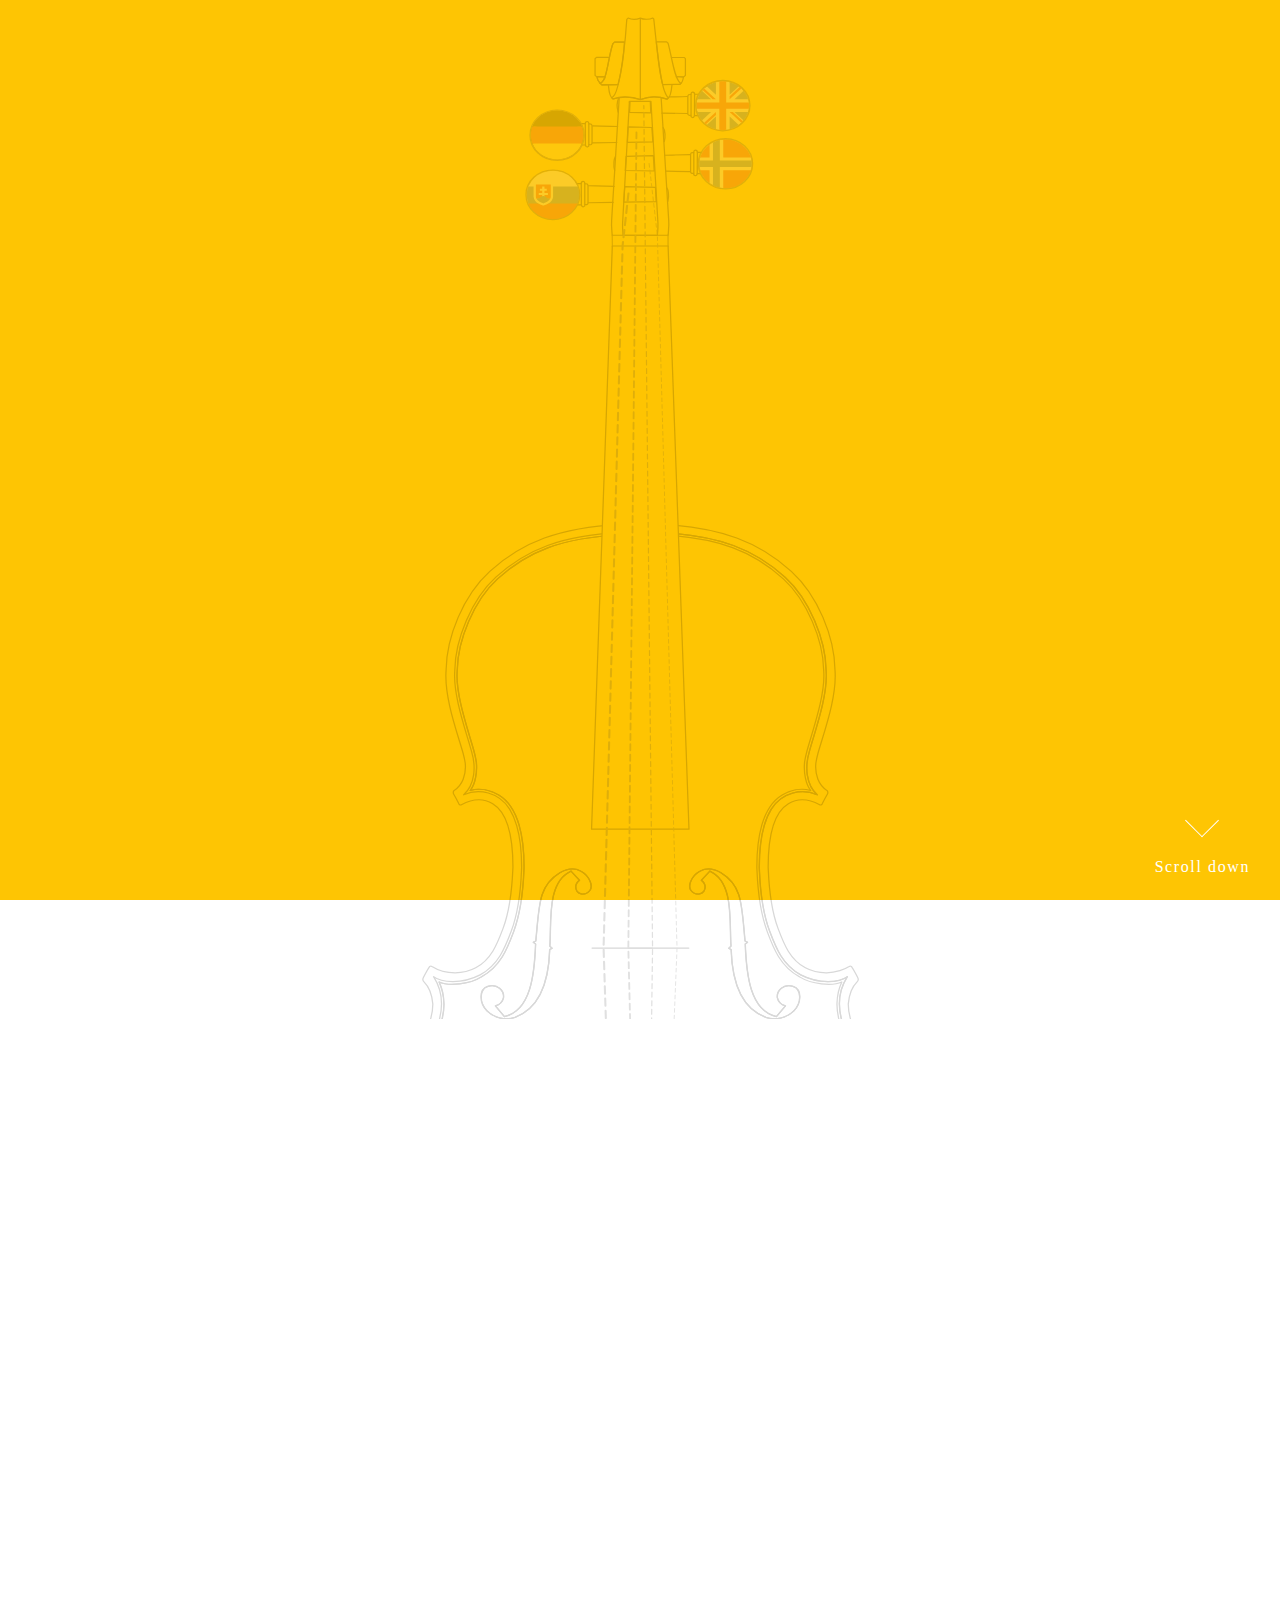
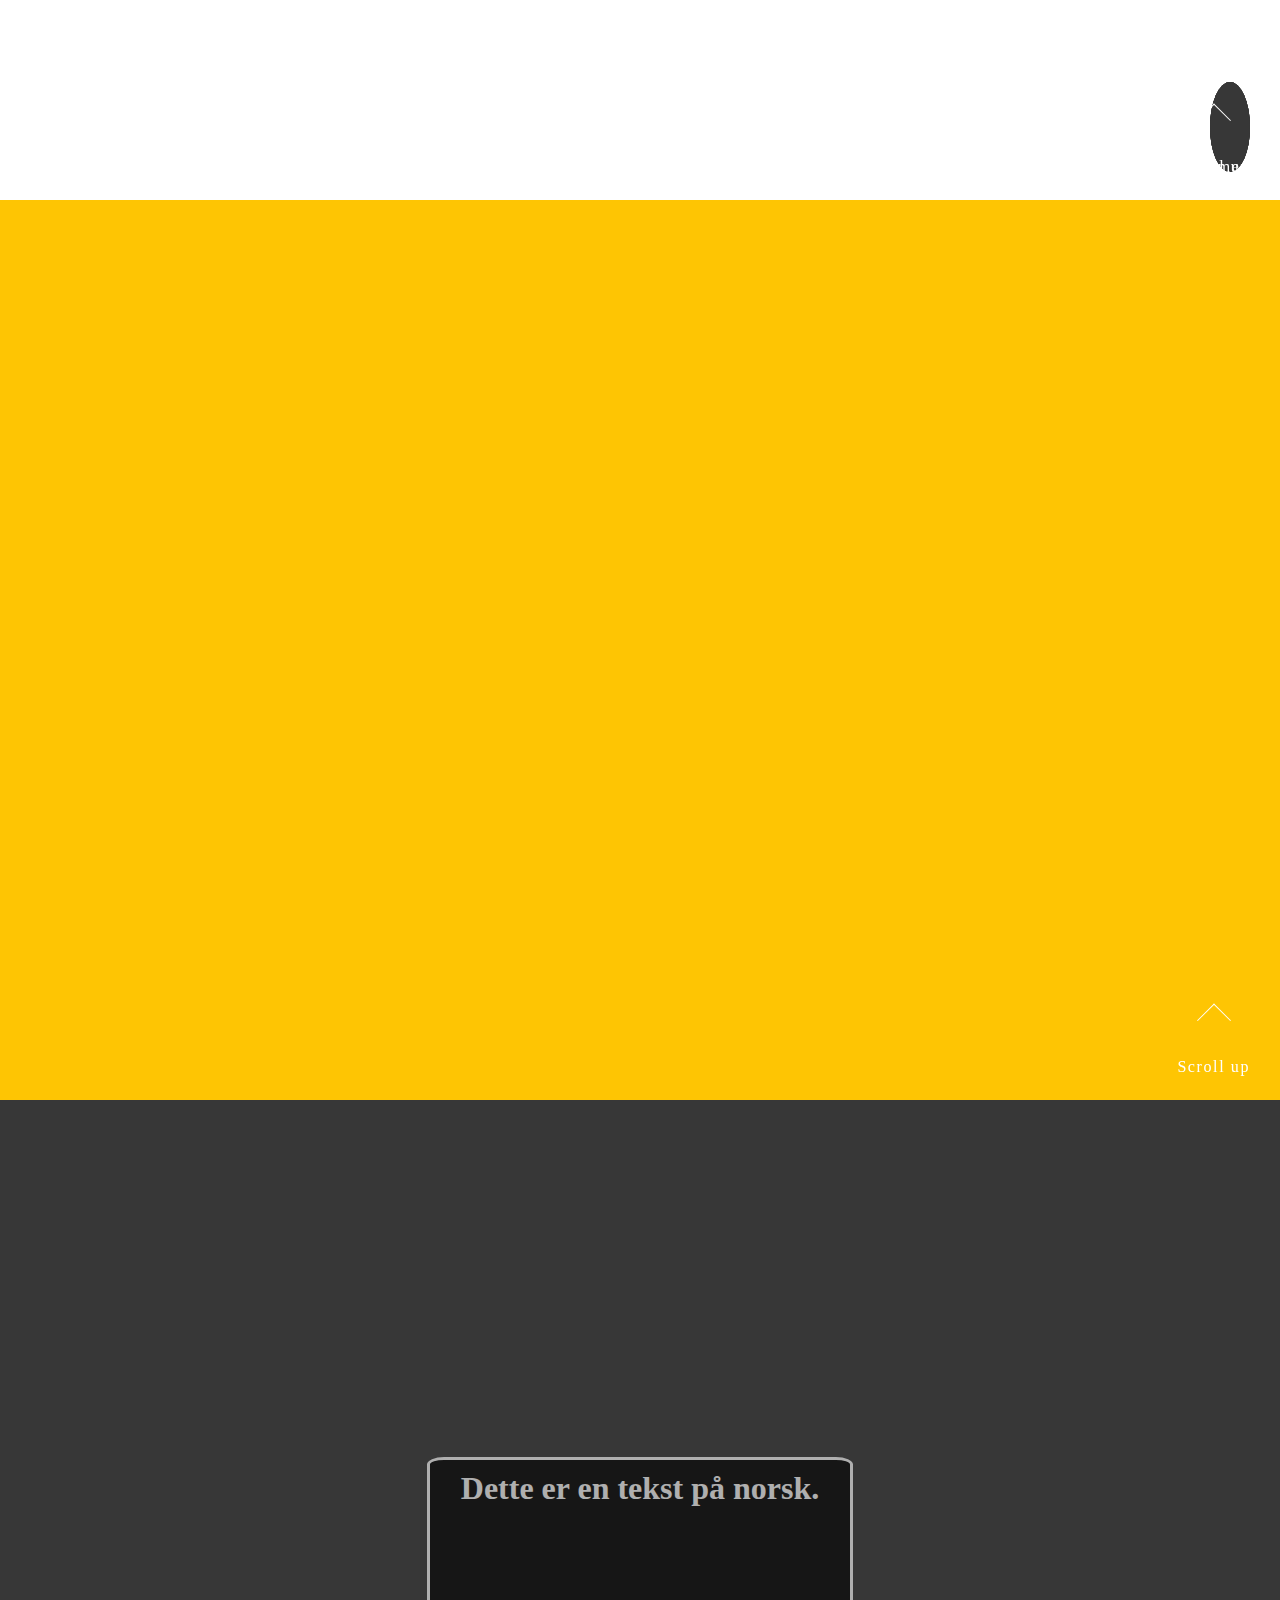
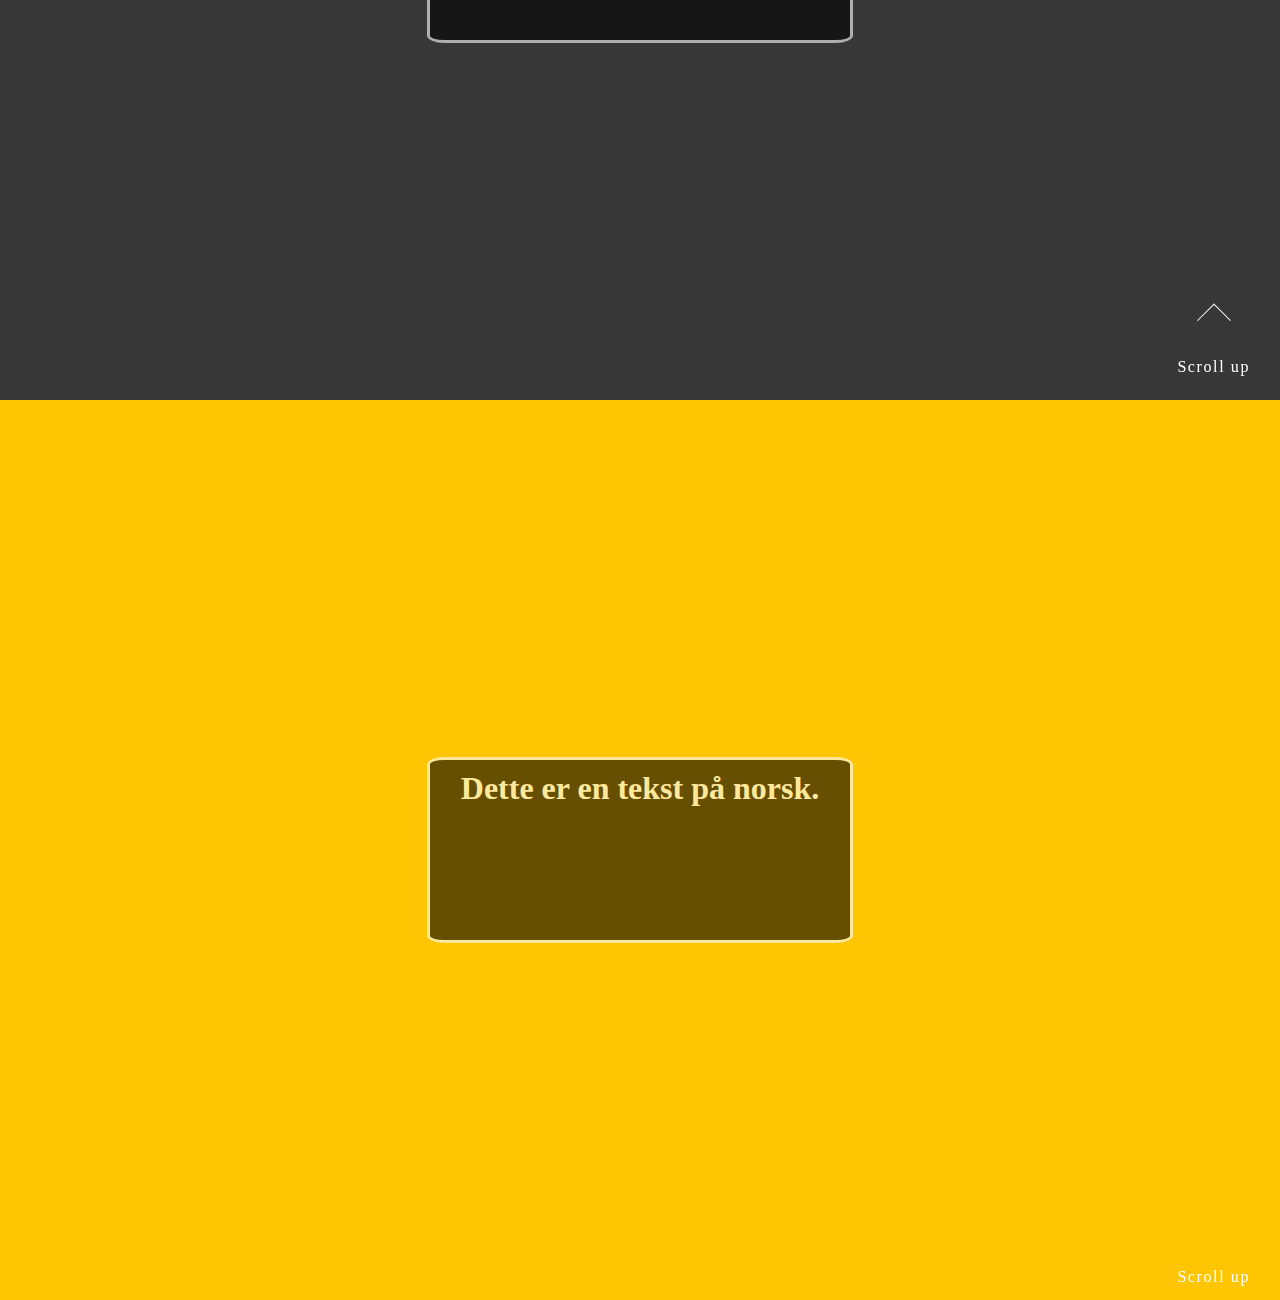
==== commit 2b83007e: "Add jQuery and svg signature" ====
--- a/index.html
+++ b/index.html
@@ -14,13 +14,10 @@
       <span></span>Scroll down</a>
 
     <div id="container">
-    <svg xmlns:osb="http://www.openswatchbook.org/uri/2009/osb" xmlns:dc="http://purl.org/dc/elements/1.1/" xmlns:cc="http://creativecommons.org/ns#"
-      xmlns:rdf="http://www.w3.org/1999/02/22-rdf-syntax-ns#" xmlns:svg="http://www.w3.org/2000/svg" xmlns="http://www.w3.org/2000/svg"
-      xmlns:sodipodi="http://sodipodi.sourceforge.net/DTD/sodipodi-0.dtd" xmlns:inkscape="http://www.inkscape.org/namespaces/inkscape"
-       width="100%" viewbox="0 -29 721 1670">      
+    <svg width="100%" viewbox="0 -29 721 1670">      
       <defs id="defs2818">
         <linearGradient id="linearGradient3371" osb:paint="solid">
-          <stop style="stop-color:#000000;stop-opacity:1;" offset="0" id="stop3369" />
+          <stop style="stop-color:#000000;stop-opacity:1;" offset="0" id="stop3369" />  
         </linearGradient>
         <inkscape:perspective sodipodi:type="inkscape:persp3d" inkscape:vp_x="0 : 52618109 : 1" inkscape:vp_y="0 : 100000000 : 0"
           inkscape:vp_z="74409450 : 52618109 : 1" inkscape:persp3d-origin="37204725 : 35078739 : 1" id="perspective2824" />
@@ -1142,17 +1139,13 @@
           <g transform="translate(-5634.3291,-2545.7061)" id="g44-8" style="stroke-width:12.35497101;stroke-miterlimit:4;stroke-dasharray:none"
           />
         </g>
-        <ellipse id="buttonGerman" class="buttons" style="cursor:pointer;fill:#FEC503;fill-opacity:0;stroke:#373737;stroke-width:2;stroke-miterlimit:4;stroke-dasharray:none;stroke-opacity:1;paint-order:stroke markers fill;filter:url(#filter1871)"
-          cx="-4228.3823" cy="-2553.0737" rx="45.579327" ry="42.283493" transform="matrix(0.97709598,0,0,0.97709598,-96.846968,-58.475659)"
-        />
-        <ellipse id="buttonEnglish" class="buttons" ry="42.283493" rx="45.579327" cy="-2601.6123" cx="-3956.9253" style="cursor:pointer;opacity:1;fill:#FEC503;fill-opacity:0;stroke:#373737;stroke-width:2;stroke-miterlimit:4;stroke-dasharray:none;stroke-opacity:1;paint-order:stroke markers fill;filter:url(#filter1839)"
-          transform="matrix(0.97709598,0,0,0.97709598,-90.629511,-59.58739)" 
-        />
-        <ellipse id="buttonNorwegian" class="buttons" style="cursor:pointer;opacity:1;fill:#FEC503;fill-opacity:0;stroke:#373737;stroke-width:2;stroke-miterlimit:4;stroke-dasharray:none;stroke-opacity:1;paint-order:stroke markers fill;filter:url(#filter1855)"
-          cx="-3952.5518" cy="-2506.3328" rx="45.579327" ry="42.283493" transform  ="matrix(0.97709598,0,0,0.97709598,-90.529316,-57.405094)"
-        />
-        <ellipse id="buttonSlovak" class="buttons" ry="42.283493" rx="45.579327" cy="-2455.3972" cx="-4235.3945" style="cursor:pointer;opacity:1;fill:#FEC503;fill-opacity:0;stroke:#373737;stroke-width:2;stroke-miterlimit:4;stroke-dasharray:none;stroke-opacity:1;paint-order:stroke markers fill;filter:url(#filter1887)"
-          transform="matrix(0.96742176,0,0,0.96202105,-137.98171,-93.253418)" />
+        <ellipse id="buttonGerman" class="buttons" cx="-4228.3823" cy="-2553.0737" rx="45.579327" ry="42.283493" transform="matrix(0.97709598,0,0,0.97709598,-96.846968,-58.475659)"
+        />
+        <ellipse id="buttonEnglish" class="buttons" ry="42.283493" rx="45.579327" cy="-2601.6123" cx="-3956.9253" transform="matrix(0.97709598,0,0,0.97709598,-90.629511,-59.58739)" 
+        />
+        <ellipse id="buttonNorwegian" class="buttons" cx="-3952.5518" cy="-2506.3328" rx="45.579327" ry="42.283493" transform  ="matrix(0.97709598,0,0,0.97709598,-90.529316,-57.405094)"
+        />
+        <ellipse id="buttonSlovak" class="buttons" ry="42.283493" rx="45.579327" cy="-2455.3972" cx="-4235.3945" transform="matrix(0.96742176,0,0,0.96202105,-137.98171,-93.253418)" />
         <path id="stringD" style="fill:none;stroke:#373737;stroke-width:3;stroke-linecap:round;stroke-linejoin:miter;stroke-miterlimit:4;stroke-dasharray:10,7;stroke-opacity:1"
           d="m -4107.9338,-1069.1509 -3.7783,-151.9218 13.2986,-1336.4903" inkscape:connector-curvature="0" sodipodi:nodetypes="ccc"
         />
@@ -1172,17 +1165,51 @@
   </section>
   
   <section id="section-two" class="demo">
-    <div class="box">
-      <h1>Dette er en tekst på norsk.</h1>
+    <div>
+      <svg id="signature" width="100%" viewbox="0 0 364 63"><path class="path M" style="fill:none" stroke="#FFD32F" stroke-width="2" d="m 43.173828,0.00274094 c -0.09179,-0.00997219 -0.196717,0.00762999 -0.314453,0.04687499 L 42.263672,2.1082097 C 39.669263,8.6360502 26.707238,39.834772 26.033203,39.834772 25.208661,39.834772 24,22.50855 24,10.680476 24,6.3660351 23.600397,2.8347722 23.111328,2.8347722 c -0.489069,0 -1.844397,0.7875 -3.011719,1.75 C 18.521098,5.8863132 17.749651,8.128608 17.087891,13.334772 16.190804,20.392293 8.5596736,46.313376 4.8066406,55.053522 3.6922645,57.648705 1.935804,60.095683 1.390625,60.926569 0.74323642,61.913228 0,62.513315 0,63.041804 c 0,0.528488 0.5625,0.447343 1.25,0.226562 2.282552,-0.733012 6.6359079,-9.773052 10.808594,-22.933594 5.560151,-17.536567 6.487503,-17.086983 6.953125,-11.408203 0.503721,6.143429 1.39816,18.325229 2.099609,21.701172 0.497117,2.39253 0.812672,2.057269 1.96875,0.837891 0.742121,-0.782755 5.115424,-9.68086 9.289063,-20.13086 4.17364,-10.45 7.589697,-17.875 7.591797,-16.5 0.0021,1.375 -0.431658,6.640673 -0.964844,11.701172 -0.533186,5.060499 -1.060488,13.559762 -1.171875,18.886719 l -0.203125,9.685547 3.205078,2.863281 c 3.471999,3.102231 6.776088,3.875535 5.810547,1.359375 -3.439395,-8.962919 -5.385635,-40.623444 -3.339844,-54.3437501 0.532218,-3.56937 0.519507,-4.91456965 -0.123047,-4.98437496 z"/> <path class="path P" style="fill:none" stroke="#FFD32F" stroke-width="2" d="m 208.42578,0.06719406 c -0.0585,-0.01935692 -0.12268,-0.0092869 -0.1914,0.03320312 -0.55001,0.33992 -0.41305,1.67139012 -1.23438,3.79492182 -0.43639,1.1282877 -0.68496,1.9394532 -1.81836,1.9394532 -4.11505,0 -12.69639,3.3621937 -15.3457,6.0117188 -3.24293,3.242928 -3.85353,9.119192 -1.4336,13.798828 1.9297,3.731624 8.86763,7.428335 14.21289,7.572266 l 4.37305,0.117187 0.006,4.169922 0.006,4.167969 -6.75,2.283203 c -3.7125,1.2558 -7.84909,2.936902 -6.96094,3.126953 0.88814,0.190052 5.75181,-1.030346 8.57617,-2.103515 L 207,43.028132 v 4.263672 c 0,2.345395 -0.37713,6.684564 -0.0273,9.236328 1.15793,8.447989 1.8244,12.660663 1.8164,-4.113282 l -0.006,-10.080078 8.35938,-4.126953 c 13.83426,-6.831155 22.24093,-14.038609 23.45508,-20.109375 0.44133,-2.206632 -0.0427,-3.638198 -2.02344,-5.992187 C 235.14498,8.03071 228.47278,5.7903979 217.75,5.1121159 209.97985,4.6206059 209,4.3427766 209,2.6375066 209,1.7133576 208.83546,0.20269252 208.42578,0.06719406 Z M 204.23242,9.770319 C 207.00574,9.6760602 207,11.614701 207,17.834772 v 8 l -3.75,-0.04297 C 196.08944,25.707994 189,21.970453 189,18.280085 c 0,-2.280226 5.10501,-6.233721 9.4668,-7.332031 2.67009,-0.67234 4.50502,-1.1348898 5.76562,-1.177735 z M 209,9.8347722 h 2.95117 c 4.58105,0 13.16292,2.0515578 17.26563,4.1269538 7.30957,3.697611 7.39056,8.409703 0.25195,14.693359 -2.4957,2.196802 -8.123,5.859472 -12.50391,8.138672 L 209,40.936335 V 25.385554 Z"/> <path class="path etrik" style="fill:none" stroke="#FFD32F" stroke-width="2" d="m 344.7793,2.8738347 c -0.71994,0.017088 -1.54612,0.180775 -2.47657,0.5 -4.94993,1.69827 -7.48503,8.6227363 -8.07812,22.0625003 -0.44914,10.177809 -0.7433,11.649411 -2.58789,12.941406 -5.68412,3.981314 -10.3112,5.037272 -11.41602,-8.599609 -0.26124,-2.718737 -0.89205,-4.94336 -1.40234,-4.94336 -0.51029,0 -1.98022,2.3625 -3.26563,5.25 -2.86471,6.435192 -6.5103,10.036252 -9.70507,9.583985 -2.05915,-0.291504 -2.47493,-1.133264 -3.37891,-6.833985 l -1.0293,-6.5 -4.36328,-0.585937 c -2.49219,-0.334915 -4.9246,-1.353049 -5.67187,-2.375 -0.74807,-1.023047 -1.97026,-1.534998 -2.85547,-1.195313 -2.1569,0.827684 -1.93112,2.38308 0.53906,3.705078 1.63144,0.873122 1.94387,1.700451 1.43164,3.785157 -0.99553,4.05168 -3.20672,6.953454 -6.6582,8.738281 -2.95735,1.529309 -3.22701,1.507362 -5.16406,-0.429688 -1.74371,-1.743704 -2.10963,-3.664498 -2.49805,-13.091796 l -0.45703,-11.050782 h 10.22851 c 7.34029,0 11.18787,-0.454933 13.62891,-1.613281 3.52284,-1.671698 4.76725,-3.9534438 1.60937,-2.951172 -2.75487,0.874363 -16.19988,2.500584 -20.95898,2.535157 -4.2444,0.03083 -4.18765,0.02329 -4.28125,-3.7207038 -0.11278,-4.5097886 -0.12413,-3.6276638 -1.5,-1.8085938 -0.80751,1.067621 -1.11775,2.8190959 -1.46875,3.7500006 -0.3285,0.871225 -0.94388,1.644888 -5.55859,1.808593 -3.44919,0.122359 -6.81926,0.215079 -6.43555,0.835938 0.33992,0.55 4.03079,1.164062 6.37695,1.164062 h 4.26758 l -0.39453,11.25 c -0.21653,6.1875 -0.5819,11.837182 -0.8125,12.552735 -0.69681,2.162238 -9.2046,5.409274 -12.35742,4.716797 C 255.23869,41.728944 251,38.470218 251,36.907038 c 0,-0.467365 1.57326,-1.143181 3.49609,-1.503906 4.86703,-0.913061 8.95299,-4.578842 8.09961,-7.267578 -1.67325,-5.271968 -11.65883,-5.390407 -16.03515,-0.189454 -4.80739,5.713257 -2.83447,13.624218 4.12304,16.53125 5.21481,2.178886 15.49596,-0.539408 19.27735,-5.095703 1.19578,-1.440824 1.44047,-1.372777 2.45703,0.677735 2.91874,5.887397 15.0249,0.539727 18.20312,-8.041016 2.13493,-5.763978 1.80555,-5.339586 3.60157,-4.65039 0.98365,0.377462 1.7066,2.501911 2.07812,6.101562 0.31345,3.037075 1.31714,6.65984 2.22852,8.050781 1.38584,2.115071 2.17136,2.425885 4.79882,1.900391 1.72792,-0.345582 4.96919,-2.422789 7.20313,-4.615234 l 4.06055,-3.986329 1.28906,3.566407 c 2.20225,6.090208 7.36634,6.807135 14.44141,2.005859 L 334,37.895319 v 2.345703 c 0,1.289675 0.28125,3.75 0.625,5.46875 0.34375,1.71875 0.99329,3.125 1.44336,3.125 1.9062,0 3.93164,-4.749357 3.93164,-9.220703 0,-5.65181 1.01648,-6.065105 3.27539,-1.328125 3.60484,7.559428 10.74535,8.370553 17.55469,1.992188 l 3.66992,-3.4375 -3.33984,1.615234 c -4.17108,2.017748 -11.91039,1.440299 -15.85352,-1.183594 -2.53427,-1.68639 -2.61242,-1.899393 -0.80664,-2.191406 5.08972,-0.823062 6.55205,-1.417541 9.42383,-3.833984 3.68284,-3.098909 3.92551,-5.807796 0.71094,-7.914063 -2.99899,-1.96501 -6.7328,-0.721337 -11.45118,3.814453 l -3.31836,3.1875 4.23829,-8.845703 C 349.68125,9.845994 349.81884,2.7542161 344.7793,2.8738347 Z m 0.72461,2.4609375 c 2.99693,0.00455 2.23065,7.5864228 -1.30664,13.8906248 -1.96409,3.500426 -3.35267,6.609375 -3.67188,6.609375 -0.85323,0 0.56469,-12.926206 1.86523,-16.9999998 0.78456,-2.457514 1.71206,-3.5021297 3.11329,-3.5 z M 254.86328,25.004694 c 0.15843,-0.0065 0.31598,9.98e-4 0.47266,0.02344 2.73773,0.392027 3.28239,3.216851 1.22461,6.357422 C 254.40272,34.67881 250,34.793668 250,31.557429 c 0,-3.212063 2.48689,-6.455595 4.86328,-6.552735 z m 93.57031,0.830078 c 2.41106,0 1.94018,4.624749 -0.65625,6.44336 -1.22237,0.856187 -3.48364,1.55664 -5.02539,1.55664 -2.7865,0 -2.79446,-0.01606 -1.26757,-2.96875 1.60052,-3.095083 4.27318,-5.03125 6.94921,-5.03125 z"/> <path class="path ichal" style="fill:none" stroke="#FFD32F" stroke-width="2" d="m 161.05273,3.8347722 c -3.45257,0 -7.41948,4.2546326 -9.12109,9.7812498 -0.62977,2.04542 -1.31103,7.946762 -1.51367,13.113282 -0.38529,9.823438 -1.75091,13.105468 -5.45117,13.105468 -2.07395,0 -3.19989,-1.363377 -4.95899,-6 -2.06507,-5.4431 -2.57171,-5.493207 -5.94531,-0.589843 -3.43496,4.992536 -7.39905,6.259128 -8.52148,2.722656 -1.53026,-4.821426 3.6357,-11.101103 9.20898,-11.195313 3.4923,-0.05903 3.58092,-0.131522 1.27734,-1.050781 -5.64303,-2.251886 -14.22043,3.830685 -15.67773,11.117188 -0.66493,3.324637 -4.04693,5.710865 -6.66797,4.705078 -0.8449,-0.324221 -2.14816,-3.70508 -3.13281,-8.13086 -2.39059,-10.745256 -4.50079,-10.229104 -11.724611,2.869141 l -2.78711,5.052734 -0.01953,-3.808593 c -0.01147,-2.410889 1.428295,-6.815631 3.921875,-12 4.607016,-9.578283 5.512776,-12.753662 4.634766,-16.2519537 -0.54525,-2.172401 -1.12524,-2.51366 -3.82617,-2.25 -6.081386,0.593665 -9.405964,8.2569707 -10.419924,24.0175787 l -0.625,9.707031 -3.251953,1.542969 c -3.867721,1.835353 -9.326223,1.959182 -11.53711,0.261718 -5.694314,-4.371956 -4.729203,-14.71875 1.373047,-14.71875 1.72888,0 1.908709,0.501448 1.439453,4 -0.444271,3.312295 -0.243768,4 1.167969,4 2.316705,0 4.105469,-1.960274 4.105469,-4.5 0,-3.27226 -1.634229,-5.203125 -6.925781,-5.203125 -4.05695,0 -5.718781,1.195342 -8.150391,3.626953 C 65.983506,29.698922 65,31.697156 65,33.70196 c 0,4.869962 -6.162982,8.051562 -8.992188,4.642578 -0.680249,-0.81965 -1.472369,-4.41965 -1.759765,-8 -0.287396,-3.58035 -0.8988,-6.509766 -1.359375,-6.509766 -2.115353,0 -4.115592,6.445045 -3.53125,11.378907 1.058674,8.938838 5.704134,10.806305 12.548828,5.046875 l 3.060547,-2.574219 2.298828,2.671875 c 3.150255,3.66239 9.366452,4.308391 16.916016,1.755859 l 5.679687,-1.921875 0.669922,4.875 c 0.94273,6.854425 3.228946,6.053396 6.169922,-2.162109 4.178158,-11.671539 7.026698,-13.854112 8.544918,-6.546875 0.90819,4.371157 3.27094,7.476562 5.6875,7.476562 0.89277,0 3.1576,-1.050747 5.03321,-2.335937 l 3.41015,-2.335938 2.11914,2.464844 c 2.61502,3.040142 5.48158,2.406371 9.78321,-2.162109 1.81589,-1.928491 3.12098,-2.668971 3.40039,-1.929688 1.02719,2.717856 4.58454,6.298828 6.25586,6.298828 0.98445,0 3.48819,-1.35 5.56445,-3 2.07626,-1.65 3.93301,-3 4.125,-3 0.192,0 1.04703,1.672473 1.90039,3.714844 1.82482,4.36741 4.19631,7.202706 6.97461,8.339844 3.0777,1.259679 4.08708,1.104202 6.63867,-1.021484 1.89237,-1.57651 2.02877,-1.97333 0.6875,-2 -2.67461,-0.05318 -7.47439,-4.696997 -9.1289,-8.832032 -1.50877,-3.770792 -1.48228,-3.889129 2.82226,-12.46289 6.82184,-13.58768 7.02108,-21.7382818 0.5332,-21.7382818 z m 0.59766,1.1855468 c 0.22896,-0.00447 0.45944,0.032951 0.68945,0.1132813 2.28208,0.796993 1.11318,10.8126737 -2.07812,17.8164067 C 156.15165,31.970124 155,32.406833 155,24.944147 155,14.426045 158.21603,5.0873786 161.65039,5.020319 Z m -60.22461,2.0253907 c 0.13905,-0.014672 0.28212,-0.0066 0.42774,0.023437 2.49902,0.515453 1.83569,5.6985553 -1.69532,13.2441403 -1.678887,3.587702 -3.306531,6.521484 -3.615231,6.521484 -0.9877,0 0.540776,-11.345804 2.128906,-15.802734 0.949069,-2.6634733 1.780535,-3.883628 2.753905,-3.9863273 z"/> <path class="path dotAboveSecondI" style="fill:none" stroke="#FFD32F" stroke-width="2" d="m 318.35547,11.860163 c -3.36818,0.220839 -5.65351,4.808669 -2.68945,7.308594 1.18835,1.188356 5.05746,0.705891 6.29492,-0.785157 1.53998,-1.855564 1.01651,-4.532663 -1.15235,-5.898437 -0.84159,-0.49343 -1.67585,-0.675963 -2.45312,-0.625 z"/> <path class="path dotAboveFirstI" style="fill:none" stroke="#FFD32F" stroke-width="2" d="m 52.832031,12.213679 c -0.385166,-0.01358 -0.793459,0.05314 -1.214843,0.214843 -1.81332,0.695837 -3.834619,2.876142 -2.152344,6.017578 0.787875,1.471257 3.852916,1.672475 5.335937,0.189454 2.333642,-2.333642 0.727417,-6.326856 -1.96875,-6.421875 z"/></svg>       
     </div>
+<header class="masthead">
+      <div class="container">
+        <div class="intro-text">
+          <div class="intro-heading text-uppercase">Velkommen til min webside!</div>
+          <div class="intro-lead-in">Jeg heter Michal og jeg liker å bygge ting.</div>
+            <ul class="list-inline social-buttons">
+              <li class="list-inline-item">
+                <a href="https://github.com/vikingviolinist" target="_blank">
+                  <i class="fa fa-github"></i>
+                </a>
+              </li>
+              <li class="list-inline-item">
+                <a href="https://www.freecodecamp.org/vikingviolinist" target="_blank">
+                  <i class="fa fa-free-code-camp"></i>
+                </a>
+              </li>
+              <li class="list-inline-item">
+                <a href="https://codepen.io/vikingviolinist/" target="_blank">
+                  <i class="fa fa-codepen"></i>
+                </a>
+              </li>
+              <li class="list-inline-item">
+                <a href="https://www.facebook.com/michal.petrik.58" target="_blank">
+                  <i class="fa fa-facebook"></i>
+                </a>
+              </li>
+              <li class="list-inline-item">
+                <a href="https://www.linkedin.com/in/michal-petrik-503b14129/" target="_blank">
+                  <i class="fa fa-linkedin"></i>
+                </a>
+              </li>
+            </ul>
+          <a class="btn btn-primary btn-xl text-uppercase js-scroll-trigger" href="#about">Litt mer om meg</a>
+        </div>
+      </div>
+    </header>
     <a href="#section-one">
       <span></span>Scroll up</a>
   </section>
   
   <section id="section-three" class="demo">
-    <div class="box">
-      <h1>Dette er en tekst på norsk.</h1>
-    </div>
+    
     <a href="#section-one">
       <span></span>Scroll up</a>
   </section>
@@ -1202,91 +1229,6 @@
     <a href="#section-one">
       <span></span>Scroll up</a>
   </section>
-
-  <script>  
-  // Add scroll to scroll button
-  $(function() {
-    $('a[href*=#]').on('click', function(e) {
-      e.preventDefault();
-      $('html, body').animate({ scrollTop: $($(this).attr('href')).offset().top}, 670, 'linear');
-    });
-  });
-  
- $(document).scroll(function() {
-  const y = $(this).scrollTop();
-  const box = document.getElementsByClassName('box')[0];
-  if (y > 900) {
-    $(box).fadeIn(1300);
-  } else {
-    $(box).fadeOut();
-  }
-});
-
-  // Add scroll to violin buttons
-  const buttons = document.getElementsByClassName('buttons');
-  for (let i = 0; i < buttons.length; i++) {
-  buttons[i].addEventListener('click', function() {
-    $('html,body').animate({
-        scrollTop: $('#section-two').offset().top}, 1500, 'linear');
-  });
-  };
-
-  // Add event listeners to buttons
-  const buttonNorwegian = document.getElementById('buttonNorwegian');
-  buttonNorwegian.addEventListener('mouseover', function() {
-    buttonNorwegian.style.fillOpacity = 0.7;
-  });
-  buttonNorwegian.addEventListener('mouseout', function() {
-    buttonNorwegian.style.fillOpacity = 0;
-  });
-  buttonNorwegian.addEventListener('click', function() {
-    const sections = document.getElementsByTagName('h1');
-    for (let i = 0; i < sections.length; i++) {
-      sections[i].textContent = 'Dette er en tekst på norsk.';
-    }
-  });
-
-  const buttonEnglish = document.getElementById('buttonEnglish');
-  buttonEnglish.addEventListener('mouseover', function() {
-    buttonEnglish.style.fillOpacity = 0.7;
-  });
-  buttonEnglish.addEventListener('mouseout', function() {
-    buttonEnglish.style.fillOpacity = 0;
-  });
-  buttonEnglish.addEventListener('click', function() {
-    const sections = document.getElementsByTagName('h1');
-    for (let i = 0; i < sections.length; i++) {
-      sections[i].textContent = 'This is a text in English.';
-    }
-  });
-
-  const buttonGerman = document.getElementById('buttonGerman');
-  buttonGerman.addEventListener('mouseover', function() {
-    buttonGerman.style.fillOpacity = 0.7;
-  });
-  buttonGerman.addEventListener('mouseout', function() {
-    buttonGerman.style.fillOpacity = 0;
-  });
-  buttonGerman.addEventListener('click', function() {
-    const sections = document.getElementsByTagName('h1');
-    for (let i = 0; i < sections.length; i++) {
-      sections[i].textContent = 'Dies ist ein Text auf Deutsch.';
-    }
-  });
-
-  const buttonSlovak = document.getElementById('buttonSlovak');
-  buttonSlovak.addEventListener('mouseover', function() {
-    buttonSlovak.style.fillOpacity = 0.7;
-  });
-  buttonSlovak.addEventListener('mouseout', function() {
-    buttonSlovak.style.fillOpacity = 0;
-  });
-  buttonSlovak.addEventListener('click', function() {
-    const sections = document.getElementsByTagName('h1');
-    for (let i = 0; i < sections.length; i++) {
-      sections[i].textContent = 'Toto je text v slovenčine.';
-    }
-  });
-</script>
+  <script src="main.js" type="text/javascript"></script>
 </body>
 </html>--- a/stylesheet.css
+++ b/stylesheet.css
@@ -11,6 +11,7 @@
   left: 50%;
   margin: 0 0 0 -220px;
   position: fixed;
+  display: none;
 }
 @media only screen and (max-width: 768px) {
   #container {
@@ -44,8 +45,50 @@
 }
 
 #section-two {
-  background: url(img/f_holes.svg), #373737;
+  background: url(img/f_holes.svg), linear-gradient(#373737, #555555);
   background-attachment: fixed;
+  color: white;
+  text-align: center;
+}
+
+header.masthead .intro-text {
+  padding-top: 140px;
+}
+
+header.masthead .intro-text .intro-lead-in {
+  font-size: 1.3rem;
+  line-height: 1.6rem;
+  margin-bottom: 30px;
+}
+  
+header.masthead .intro-text .intro-heading {
+  font-size: 35px;
+  font-weight: 600;
+  line-height: 40px;
+  margin-bottom: 20px;
+}
+
+ul.social-buttons {
+  margin-bottom: 0;
+}
+
+ul.social-buttons li a {
+  font-size: 20px;
+  line-height: 40px;
+  display: block;
+  width: 40px;
+  height: 40px;
+  -webkit-transition: all 0.3s;
+  -moz-transition: all 0.3s;
+  transition: all 0.3s;
+  color: #FFF;
+  border-radius: 100%;
+  outline: none;
+  background-color: #373737;
+}
+
+ul.social-buttons li a:active, ul.social-buttons li a:focus, ul.social-buttons li a:hover {
+  background-color: #FFD32F;
 }
 
 #section-four {
@@ -56,8 +99,8 @@
   color: #fff;
   background: #000;
   opacity: .6;
-  height: 5rem;
-  width: 10rem;
+  height: 10rem;
+  width: 25rem;
   border: 3px solid #fff;
   border-radius: 4%;
   text-align: center;
@@ -105,4 +148,57 @@
 
 #section-two a span, #section-three a span, #section-four a span {
   transform: rotate(135deg);
-}+}
+
+.buttons {
+  cursor: pointer;
+  fill: #FEC503;
+  fill-opacity: 0;
+  stroke: #373737;
+  stroke-width:2;
+  stroke-miterlimit: 4;
+  stroke-dasharray: none;
+  stroke-opacity: 1;
+}
+
+#signature {
+  display: none;
+}
+
+#signature .path {
+  stroke-dasharray: 2000; 
+  stroke-dashoffset: 3000; 
+  animation: dash 4s linear forwards;
+}
+@keyframes dash {
+  0% {
+    opacity: 0; 
+    fill: none;
+  }
+  33% {
+    opacity: 10; 
+    fill: none;
+  }
+  66% {
+    fill: rgba(255, 211, 47, 0);
+  }
+  100% {
+    opacity: 10; 
+    fill: rgba(255, 211, 47, 1); 
+    stroke-dashoffset: 0;
+  }
+}
+
+#signature .dotAboveFirstI {
+  stroke-dasharray: 100; 
+  stroke-dashoffset: 100; 
+  transition: 1s linear;
+}
+
+#signature .dotAboveSecondI {
+  stroke-dasharray: 100; 
+  stroke-dashoffset: 100; 
+  transition: 1s linear;
+} 
+
+
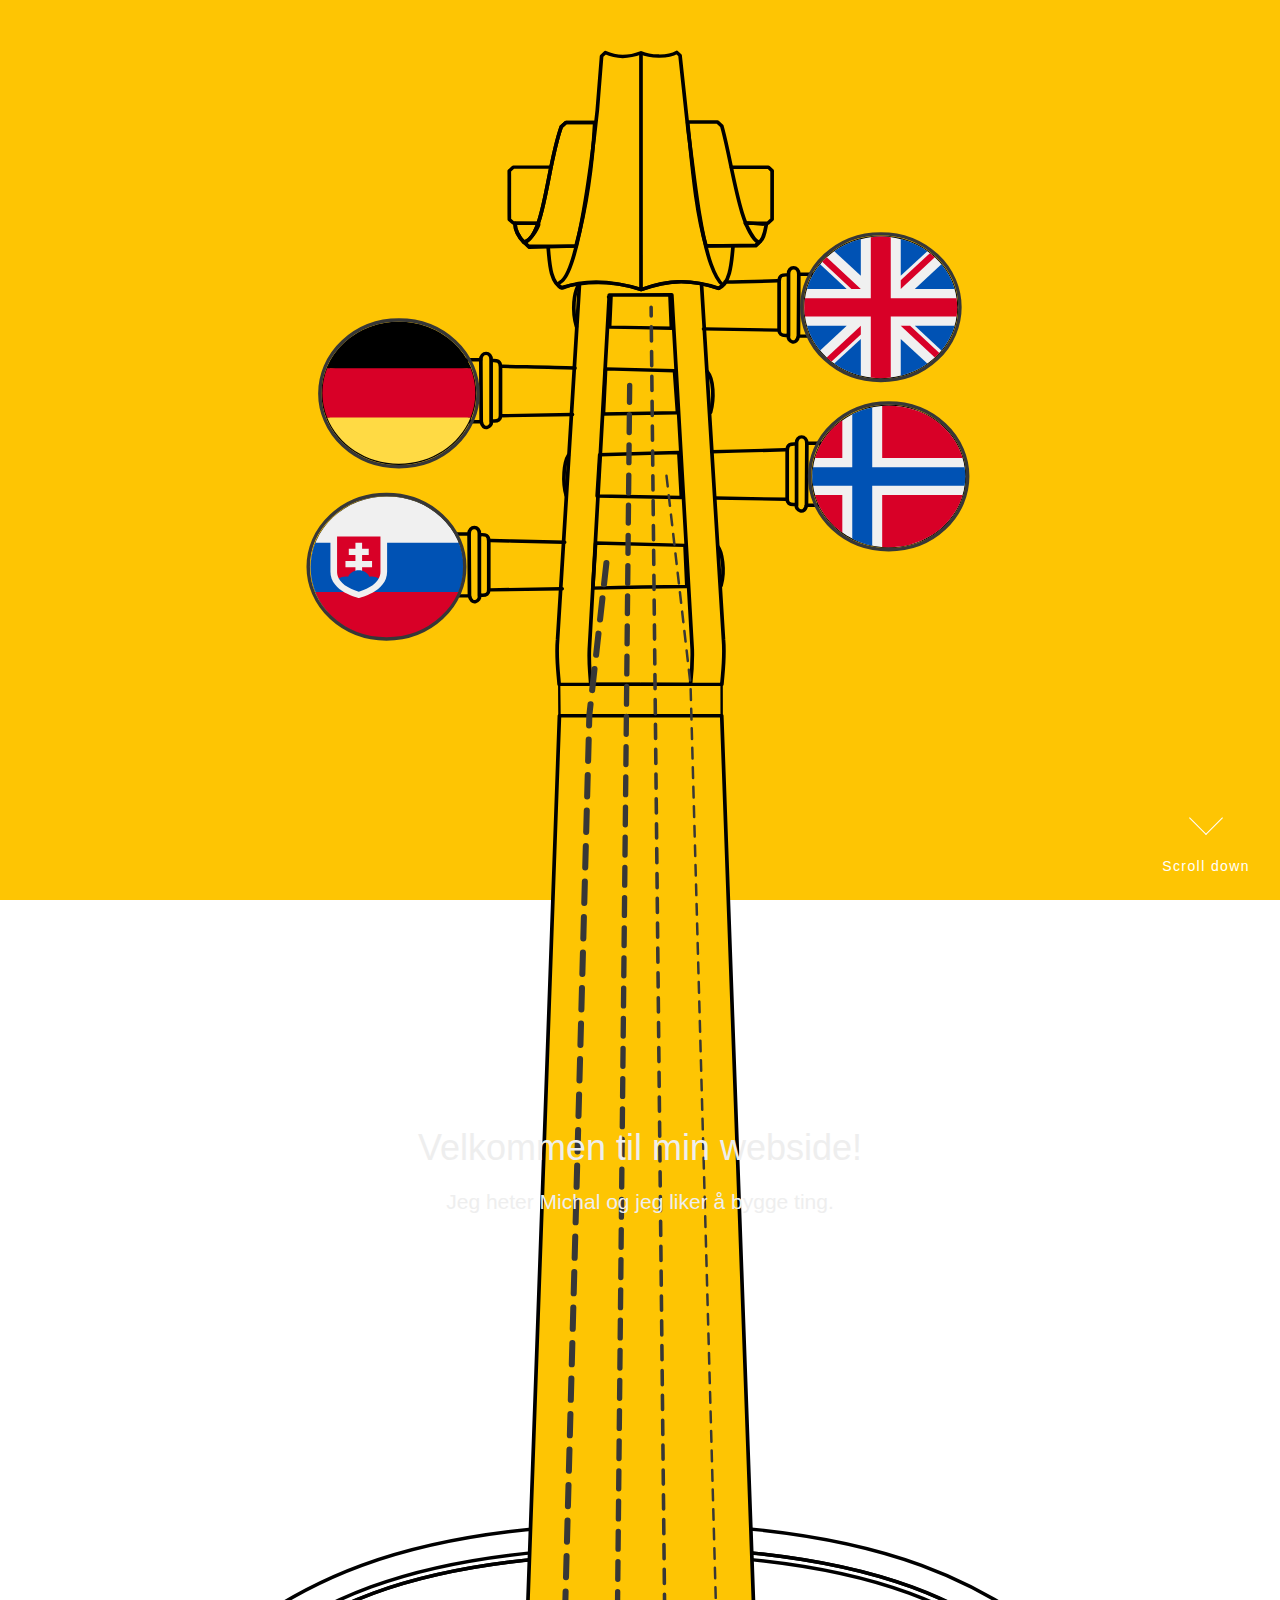
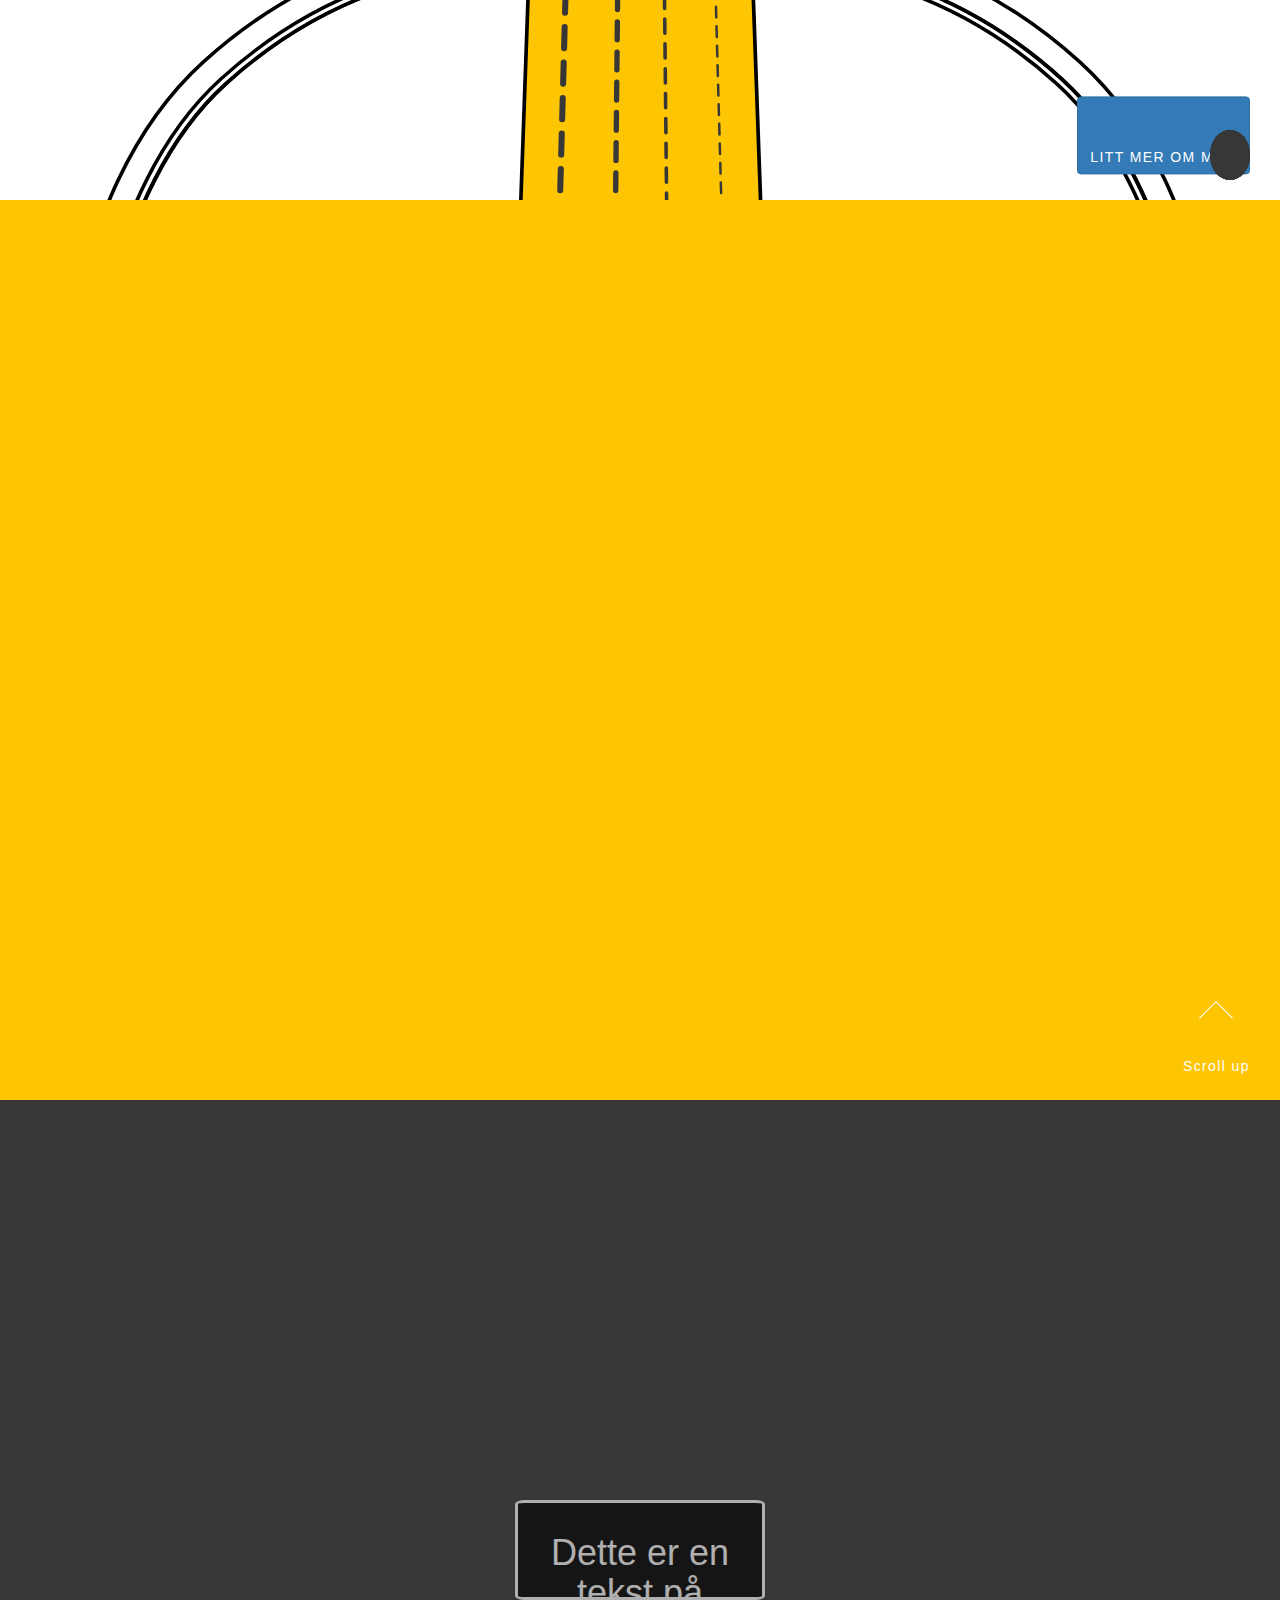
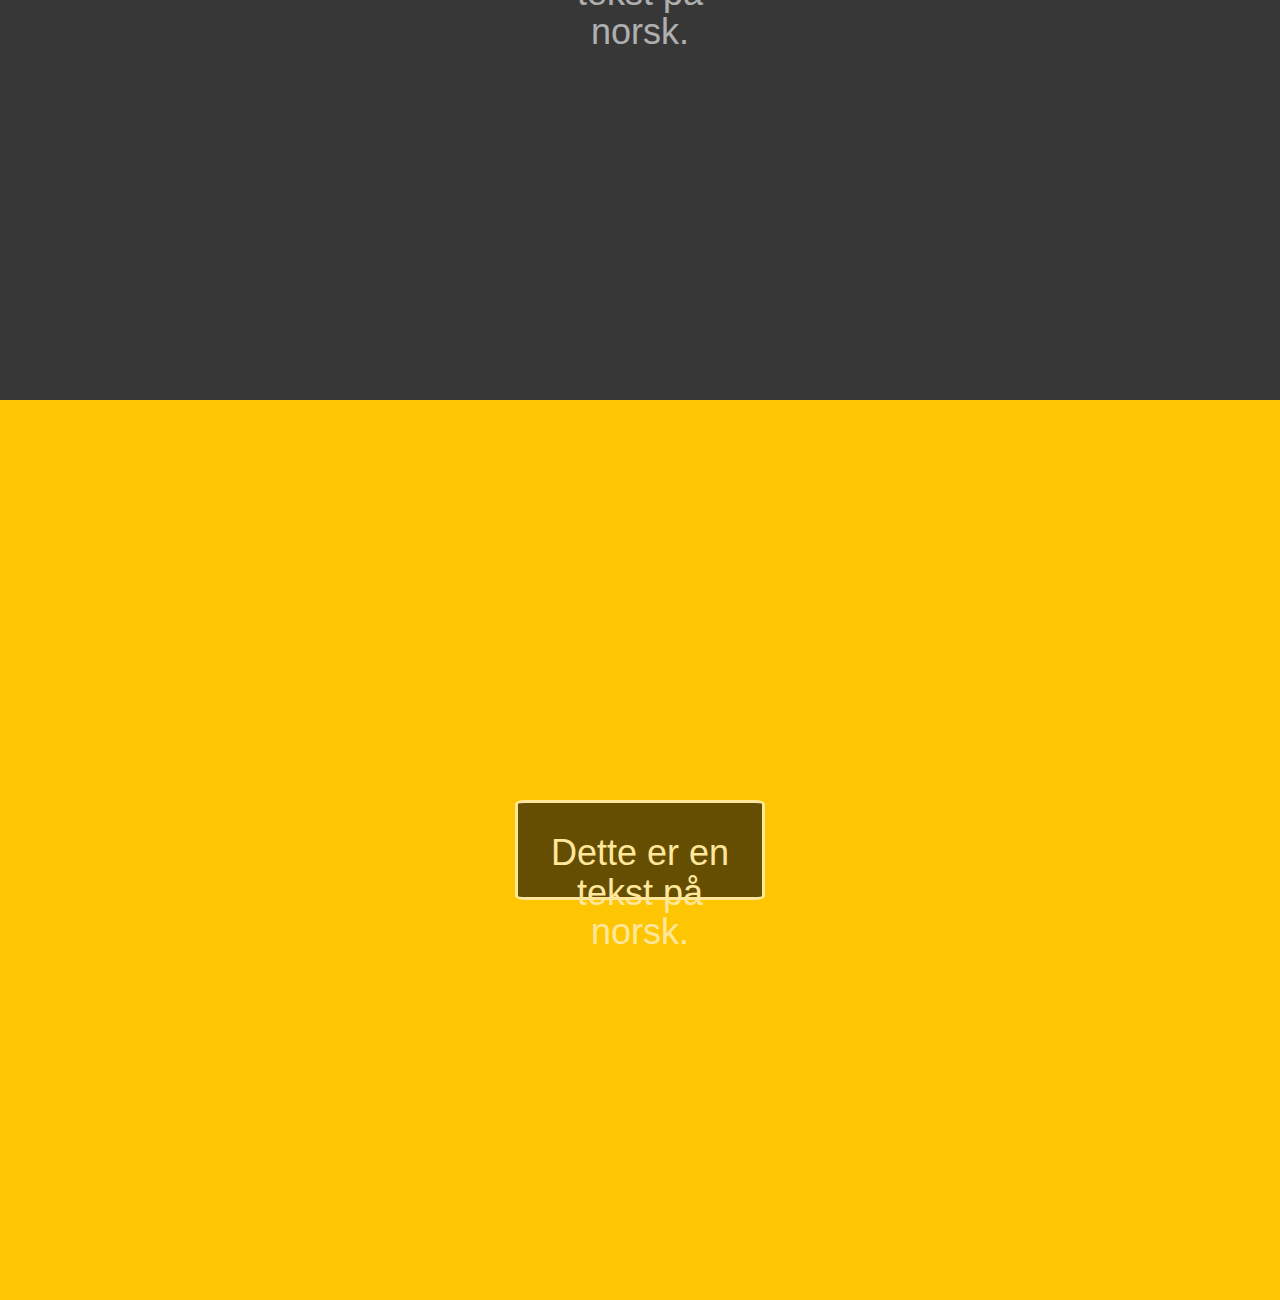
==== commit a905912c: "Add Bootstrap" ====
--- a/index.html
+++ b/index.html
@@ -6,6 +6,8 @@
   <meta http-equiv="X-UA-Compatible" content="ie=edge">
   <title>Violin Welcome Page</title>
   <script src="https://ajax.googleapis.com/ajax/libs/jquery/1.7.2/jquery.min.js"></script>
+  <link rel="stylesheet" href="https://maxcdn.bootstrapcdn.com/bootstrap/3.3.7/css/bootstrap.min.css" integrity="sha384-BVYiiSIFeK1dGmJRAkycuHAHRg32OmUcww7on3RYdg4Va+PmSTsz/K68vbdEjh4u"
+  crossorigin="anonymous">  
   <link rel="stylesheet" type="text/css" href="stylesheet.css">
 </head>
 <body>
@@ -13,1199 +15,1225 @@
     <a href="#section-two">
       <span></span>Scroll down</a>
 
-    <div id="container">
-    <svg width="100%" viewbox="0 -29 721 1670">      
-      <defs id="defs2818">
-        <linearGradient id="linearGradient3371" osb:paint="solid">
-          <stop style="stop-color:#000000;stop-opacity:1;" offset="0" id="stop3369" />  
-        </linearGradient>
-        <inkscape:perspective sodipodi:type="inkscape:persp3d" inkscape:vp_x="0 : 52618109 : 1" inkscape:vp_y="0 : 100000000 : 0"
-          inkscape:vp_z="74409450 : 52618109 : 1" inkscape:persp3d-origin="37204725 : 35078739 : 1" id="perspective2824" />
-        <inkscape:perspective id="perspective4288" inkscape:persp3d-origin="50000.001 : 33333.333 : 1" inkscape:vp_z="100000 : 50000 : 1"
-          inkscape:vp_y="0 : 100000000 : 0" inkscape:vp_x="0 : 50000 : 1" sodipodi:type="inkscape:persp3d" />
-        <inkscape:perspective id="perspective2929" inkscape:persp3d-origin="50000.001 : 33333.333 : 1" inkscape:vp_z="100000 : 50000 : 1"
-          inkscape:vp_y="0 : 100000000 : 0" inkscape:vp_x="0 : 50000 : 1" sodipodi:type="inkscape:persp3d" />
-        <inkscape:perspective id="perspective2927" inkscape:persp3d-origin="50000.001 : 33333.333 : 1" inkscape:vp_z="100000 : 50000 : 1"
-          inkscape:vp_y="0 : 100000000 : 0" inkscape:vp_x="0 : 50000 : 1" sodipodi:type="inkscape:persp3d" />
-        <inkscape:perspective id="perspective3821" inkscape:persp3d-origin="50000.001 : 33333.333 : 1" inkscape:vp_z="100000 : 50000 : 1"
-          inkscape:vp_y="0 : 100000000 : 0" inkscape:vp_x="0 : 50000 : 1" sodipodi:type="inkscape:persp3d" />
-        <inkscape:perspective id="perspective3994" inkscape:persp3d-origin="50000.001 : 33333.333 : 1" inkscape:vp_z="100000 : 50000 : 1"
-          inkscape:vp_y="0 : 100000000 : 0" inkscape:vp_x="0 : 50000 : 1" sodipodi:type="inkscape:persp3d" />
-        <inkscape:perspective id="perspective4167" inkscape:persp3d-origin="50000.001 : 33333.333 : 1" inkscape:vp_z="100000 : 50000 : 1"
-          inkscape:vp_y="0 : 100000000 : 0" inkscape:vp_x="0 : 50000 : 1" sodipodi:type="inkscape:persp3d" />
-        <clipPath clipPathUnits="userSpaceOnUse" id="clipPath3980">
-          <rect style="fill:none;stroke:none" id="rect3982" width="468.57712" height="564.42242" x="145.435" y="-384.58627" ry="234.28856"
-          />
-        </clipPath>
-        <clipPath clipPathUnits="userSpaceOnUse" id="clipPath3984">
-          <rect style="fill:none;stroke:none" id="rect3986" width="3158.3469" height="3804.3723" x="-3071.0244" y="-1438.0817" transform="rotate(-90)"
-            ry="1579.1735" />
-        </clipPath>
-        <clipPath clipPathUnits="userSpaceOnUse" id="clipPath3988">
-          <rect style="fill:none;stroke:none" id="rect3990" width="468.57712" height="564.42242" x="-3604.7029" y="-2552.4089" ry="234.28856"
-          />
-        </clipPath>
-        <clipPath clipPathUnits="userSpaceOnUse" id="clipPath3992">
-          <rect style="fill:none;stroke:none" id="rect3994" width="468.57712" height="564.42242" x="-3604.7029" y="-2552.4089" ry="234.28856"
-          />
-        </clipPath>
-        <clipPath clipPathUnits="userSpaceOnUse" id="clipPath3996">
-          <rect style="fill:none;stroke:none" id="rect3998" width="468.57712" height="564.42242" x="-3604.7029" y="-2552.4089" ry="234.28856"
-          />
-        </clipPath>
-        <clipPath clipPathUnits="userSpaceOnUse" id="clipPath4000">
-          <rect style="fill:none;stroke:none" id="rect4002" width="468.57712" height="564.42242" x="-3604.7029" y="-2552.4089" ry="234.28856"
-          />
-        </clipPath>
-        <clipPath clipPathUnits="userSpaceOnUse" id="clipPath4004">
-          <rect style="fill:none;stroke:none" id="rect4006" width="468.57712" height="564.42242" x="-3604.7029" y="-2552.4089" ry="234.28856"
-          />
-        </clipPath>
-        <clipPath clipPathUnits="userSpaceOnUse" id="clipPath4008">
-          <rect style="fill:none;stroke:none" id="rect4010" width="468.57712" height="564.42242" x="-3604.7029" y="-2552.4089" ry="234.28856"
-          />
-        </clipPath>
-        <clipPath clipPathUnits="userSpaceOnUse" id="clipPath4012">
-          <rect style="fill:none;stroke:none" id="rect4014" width="468.57712" height="564.42242" x="-3604.7029" y="-2552.4089" ry="234.28856"
-          />
-        </clipPath>
-        <clipPath clipPathUnits="userSpaceOnUse" id="clipPath4016">
-          <rect style="fill:none;stroke:none" id="rect4018" width="468.57712" height="564.42242" x="-3604.7029" y="-2552.4089" ry="234.28856"
-          />
-        </clipPath>
-        <clipPath clipPathUnits="userSpaceOnUse" id="clipPath4020">
-          <rect style="fill:none;stroke:none" id="rect4022" width="468.57712" height="564.42242" x="-3604.7029" y="-2552.4089" ry="234.28856"
-          />
-        </clipPath>
-        <clipPath clipPathUnits="userSpaceOnUse" id="clipPath4024">
-          <rect style="fill:none;stroke:none" id="rect4026" width="3158.3469" height="3804.3723" x="-3208.3416" y="-1356.0388" transform="rotate(-90)"
-            ry="1579.1735" />
-        </clipPath>
-        <clipPath clipPathUnits="userSpaceOnUse" id="clipPath4028">
-          <rect style="fill:none;stroke:none" id="rect4030" width="3158.3469" height="3804.3723" x="-3069.6594" y="-796.01483" transform="rotate(-90)"
-            ry="1579.1735" />
-        </clipPath>
-        <clipPath clipPathUnits="userSpaceOnUse" id="clipPath4032">
-          <rect style="fill:none;stroke:none" id="rect4034" width="468.57712" height="564.42242" x="-3604.7029" y="-2552.4089" ry="234.28856"
-          />
-        </clipPath>
-        <clipPath clipPathUnits="userSpaceOnUse" id="clipPath4036">
-          <rect style="fill:none;stroke:none" id="rect4038" width="468.57712" height="564.42242" x="-3604.7029" y="-2552.4089" ry="234.28856"
-          />
-        </clipPath>
-        <clipPath clipPathUnits="userSpaceOnUse" id="clipPath4040">
-          <rect style="fill:none;stroke:none" id="rect4042" width="468.57712" height="564.42242" x="-3604.7029" y="-2552.4089" ry="234.28856"
-          />
-        </clipPath>
-        <clipPath clipPathUnits="userSpaceOnUse" id="clipPath4044">
-          <rect style="fill:none;stroke:none" id="rect4046" width="468.57712" height="564.42242" x="-3604.7029" y="-2552.4089" ry="234.28856"
-          />
-        </clipPath>
-        <clipPath clipPathUnits="userSpaceOnUse" id="clipPath4048">
-          <rect style="fill:none;stroke:none" id="rect4050" width="468.57712" height="564.42242" x="-3604.7029" y="-2552.4089" ry="234.28856"
-          />
-        </clipPath>
-        <clipPath clipPathUnits="userSpaceOnUse" id="clipPath4052">
-          <rect style="fill:none;stroke:none" id="rect4054" width="468.57712" height="564.42242" x="-3604.7029" y="-2552.4089" ry="234.28856"
-          />
-        </clipPath>
-        <clipPath clipPathUnits="userSpaceOnUse" id="clipPath4056">
-          <rect style="fill:none;stroke:none" id="rect4058" width="468.57712" height="564.42242" x="-3604.7029" y="-2552.4089" ry="234.28856"
-          />
-        </clipPath>
-        <clipPath clipPathUnits="userSpaceOnUse" id="clipPath4060">
-          <rect style="fill:none;stroke:none" id="rect4062" width="468.57712" height="564.42242" x="-3604.7029" y="-2552.4089" ry="234.28856"
-          />
-        </clipPath>
-        <clipPath clipPathUnits="userSpaceOnUse" id="clipPath4064">
-          <rect style="fill:none;stroke:none" id="rect4066" width="468.57712" height="564.42242" x="-3604.7029" y="-2552.4089" ry="234.28856"
-          />
-        </clipPath>
-        <clipPath clipPathUnits="userSpaceOnUse" id="clipPath4068">
-          <rect style="fill:none;stroke:none" id="rect4070" width="3158.3469" height="3804.3723" x="-3180.0149" y="-713.97205" transform="rotate(-90)"
-            ry="1579.1735" />
-        </clipPath>
-        <clipPath clipPathUnits="userSpaceOnUse" id="clipPath4072">
-          <rect style="fill:none;stroke:none" id="rect4074" width="468.57712" height="564.42242" x="1526.5308" y="-4110.8545" transform="scale(-1,1)"
-            ry="234.28856" />
-        </clipPath>
-        <clipPath clipPathUnits="userSpaceOnUse" id="clipPath4076">
-          <rect style="fill:none;stroke:none" id="rect4078" width="468.57712" height="564.42242" x="-3604.7029" y="-2552.4089" ry="234.28856"
-          />
-        </clipPath>
-        <clipPath clipPathUnits="userSpaceOnUse" id="clipPath4080">
-          <rect style="fill:none;stroke:none" id="rect4082" width="468.57712" height="564.42242" x="-3604.7029" y="-2552.4089" ry="234.28856"
-          />
-        </clipPath>
-        <clipPath clipPathUnits="userSpaceOnUse" id="clipPath4084">
-          <rect style="fill:none;stroke:none" id="rect4086" width="468.57712" height="564.42242" x="-3604.7029" y="-2552.4089" ry="234.28856"
-          />
-        </clipPath>
-        <clipPath clipPathUnits="userSpaceOnUse" id="clipPath4088">
-          <rect style="fill:none;stroke:none" id="rect4090" width="468.57712" height="564.42242" x="-3604.7029" y="-2552.4089" ry="234.28856"
-          />
-        </clipPath>
-        <clipPath clipPathUnits="userSpaceOnUse" id="clipPath4092">
-          <rect style="fill:none;stroke:none" id="rect4094" width="468.57712" height="564.42242" x="-3604.7029" y="-2552.4089" ry="234.28856"
-          />
-        </clipPath>
-        <clipPath clipPathUnits="userSpaceOnUse" id="clipPath4096">
-          <rect style="fill:none;stroke:none" id="rect4098" width="468.57712" height="564.42242" x="-3604.7029" y="-2552.4089" ry="234.28856"
-          />
-        </clipPath>
-        <clipPath clipPathUnits="userSpaceOnUse" id="clipPath4100">
-          <rect style="fill:none;stroke:none" id="rect4102" width="468.57712" height="564.42242" x="-3604.7029" y="-2552.4089" ry="234.28856"
-          />
-        </clipPath>
-        <clipPath clipPathUnits="userSpaceOnUse" id="clipPath4104">
-          <rect style="fill:none;stroke:none" id="rect4106" width="468.57712" height="564.42242" x="-3604.7029" y="-2552.4089" ry="234.28856"
-          />
-        </clipPath>
-        <clipPath clipPathUnits="userSpaceOnUse" id="clipPath4108">
-          <rect style="fill:none;stroke:none" id="rect4110" width="468.57712" height="564.42242" x="-3604.7029" y="-2552.4089" ry="234.28856"
-          />
-        </clipPath>
-        <clipPath clipPathUnits="userSpaceOnUse" id="clipPath4112">
-          <rect style="fill:none;stroke:none" id="rect4114" width="468.57712" height="564.42242" x="-3604.7029" y="-2552.4089" ry="234.28856"
-          />
-        </clipPath>
-        <clipPath clipPathUnits="userSpaceOnUse" id="clipPath4116">
-          <rect style="fill:none;stroke:none" id="rect4118" width="468.57712" height="564.42242" x="-3604.7029" y="-2552.4089" ry="234.28856"
-          />
-        </clipPath>
-        <clipPath clipPathUnits="userSpaceOnUse" id="clipPath4120">
-          <rect style="fill:none;stroke:none" id="rect4122" width="468.57712" height="564.42242" x="-3604.7029" y="-2552.4089" ry="234.28856"
-          />
-        </clipPath>
-        <clipPath clipPathUnits="userSpaceOnUse" id="clipPath4124">
-          <rect style="fill:none;stroke:none" id="rect4126" width="468.57712" height="564.42242" x="-3604.7029" y="-2552.4089" ry="234.28856"
-          />
-        </clipPath>
-        <clipPath clipPathUnits="userSpaceOnUse" id="clipPath4128">
-          <rect style="fill:none;stroke:none" id="rect4130" width="468.57712" height="564.42242" x="-3604.7029" y="-2552.4089" ry="234.28856"
-          />
-        </clipPath>
-        <clipPath clipPathUnits="userSpaceOnUse" id="clipPath4132">
-          <rect style="fill:none;stroke:none" id="rect4134" width="468.57712" height="564.42242" x="-3604.7029" y="-2552.4089" ry="234.28856"
-          />
-        </clipPath>
-        <clipPath clipPathUnits="userSpaceOnUse" id="clipPath4136">
-          <rect style="fill:none;stroke:none" id="rect4138" width="468.57712" height="564.42242" x="144.2057" y="-879.64539" transform="rotate(0.06699998)"
-            ry="234.28856" />
-        </clipPath>
-        <clipPath clipPathUnits="userSpaceOnUse" id="clipPath444">
-          <rect style="fill:#000000;fill-opacity:0;stroke:#000000;stroke-opacity:1" id="rect446" width="827.75848" height="1746.8558"
-            x="-4167.166" y="-2701.7644" />
-        </clipPath>
-        <clipPath clipPathUnits="userSpaceOnUse" id="clipPath448">
-          <rect style="fill:#000000;fill-opacity:0;stroke:#000000;stroke-opacity:1" id="rect450" width="827.75848" height="1746.8558"
-            x="-4167.166" y="-2701.7644" />
-        </clipPath>
-        <clipPath clipPathUnits="userSpaceOnUse" id="clipPath452">
-          <rect style="fill:#000000;fill-opacity:0;stroke:#000000;stroke-opacity:1" id="rect454" width="827.75848" height="1746.8558"
-            x="-4167.166" y="-2701.7644" />
-        </clipPath>
-        <clipPath clipPathUnits="userSpaceOnUse" id="clipPath456">
-          <rect style="fill:#000000;fill-opacity:0;stroke:#000000;stroke-opacity:1" id="rect458" width="827.75848" height="1746.8558"
-            x="-51.085915" y="-71.979401" />
-        </clipPath>
-        <clipPath clipPathUnits="userSpaceOnUse" id="clipPath460">
-          <rect style="fill:#000000;fill-opacity:0;stroke:#000000;stroke-opacity:1" id="rect462" width="827.75848" height="1746.8558"
-            x="-4167.166" y="-2701.7644" />
-        </clipPath>
-        <clipPath clipPathUnits="userSpaceOnUse" id="clipPath464">
-          <rect style="fill:#000000;fill-opacity:0;stroke:#000000;stroke-opacity:1" id="rect466" width="827.75848" height="1746.8558"
-            x="-4167.166" y="-2701.7644" />
-        </clipPath>
-        <clipPath clipPathUnits="userSpaceOnUse" id="clipPath468">
-          <rect style="fill:#000000;fill-opacity:0;stroke:#000000;stroke-opacity:1" id="rect470" width="827.75848" height="1746.8558"
-            x="-4167.166" y="-2701.7644" />
-        </clipPath>
-        <clipPath clipPathUnits="userSpaceOnUse" id="clipPath472">
-          <rect style="fill:#000000;fill-opacity:0;stroke:#000000;stroke-opacity:1" id="rect474" width="827.75848" height="1746.8558"
-            x="-51.085915" y="-69.979401" />
-        </clipPath>
-        <clipPath clipPathUnits="userSpaceOnUse" id="clipPath476">
-          <rect style="fill:#000000;fill-opacity:0;stroke:#000000;stroke-opacity:1" id="rect478" width="827.75848" height="1746.8558"
-            x="-601.0545" y="-2323.1768" />
-        </clipPath>
-        <clipPath clipPathUnits="userSpaceOnUse" id="clipPath480">
-          <rect style="fill:#000000;fill-opacity:0;stroke:#000000;stroke-opacity:1" id="rect482" width="827.75848" height="1746.8558"
-            x="-4167.166" y="-2701.7644" />
-        </clipPath>
-        <clipPath clipPathUnits="userSpaceOnUse" id="clipPath484">
-          <rect style="fill:#000000;fill-opacity:0;stroke:#000000;stroke-opacity:1" id="rect486" width="827.75848" height="1746.8558"
-            x="-51.378315" y="-69.872307" />
-        </clipPath>
-        <clipPath clipPathUnits="userSpaceOnUse" id="clipPath488">
-          <rect style="fill:#000000;fill-opacity:0;stroke:#000000;stroke-opacity:1" id="rect490" width="827.75848" height="1746.8558"
-            x="-51.378315" y="-69.872307" />
-        </clipPath>
-        <clipPath clipPathUnits="userSpaceOnUse" id="clipPath492">
-          <rect style="fill:#000000;fill-opacity:0;stroke:#000000;stroke-opacity:1" id="rect494" width="827.75848" height="1746.8558"
-            x="-3799.6392" y="-2540.7544" />
-        </clipPath>
-        <clipPath clipPathUnits="userSpaceOnUse" id="clipPath496">
-          <rect style="fill:#000000;fill-opacity:0;stroke:#000000;stroke-opacity:1" id="rect498" width="827.75848" height="1746.8558"
-            x="-3799.6392" y="-2540.7544" />
-        </clipPath>
-        <clipPath clipPathUnits="userSpaceOnUse" id="clipPath500">
-          <rect style="fill:#000000;fill-opacity:0;stroke:#000000;stroke-opacity:1" id="rect502" width="827.75848" height="1746.8558"
-            x="-3797.6392" y="-2540.7544" />
-        </clipPath>
-        <clipPath clipPathUnits="userSpaceOnUse" id="clipPath504">
-          <rect style="fill:#000000;fill-opacity:0;stroke:#000000;stroke-opacity:1" id="rect506" width="827.75848" height="1746.8558"
-            x="-3797.6392" y="-2540.7544" />
-        </clipPath>
-        <clipPath clipPathUnits="userSpaceOnUse" id="clipPath508">
-          <rect style="fill:#000000;fill-opacity:0;stroke:#000000;stroke-opacity:1" id="rect510" width="827.75848" height="1746.8558"
-            x="-3797.6392" y="-2540.7544" />
-        </clipPath>
-        <clipPath clipPathUnits="userSpaceOnUse" id="clipPath512">
-          <rect style="fill:#000000;fill-opacity:0;stroke:#000000;stroke-opacity:1" id="rect514" width="827.75848" height="1746.8558"
-            x="-3797.6392" y="-2540.7544" />
-        </clipPath>
-        <clipPath clipPathUnits="userSpaceOnUse" id="clipPath516">
-          <rect style="fill:#000000;fill-opacity:0;stroke:#000000;stroke-opacity:1" id="rect518" width="827.75848" height="1746.8558"
-            x="-3797.6392" y="-2540.7544" />
-        </clipPath>
-        <clipPath clipPathUnits="userSpaceOnUse" id="clipPath520">
-          <rect style="fill:#000000;fill-opacity:0;stroke:#000000;stroke-opacity:1" id="rect522" width="827.75848" height="1746.8558"
-            x="-3797.6392" y="-2540.7544" />
-        </clipPath>
-        <clipPath clipPathUnits="userSpaceOnUse" id="clipPath524">
-          <rect style="fill:#000000;fill-opacity:0;stroke:#000000;stroke-width:6.74029255;stroke-opacity:1" id="rect526" width="5579.3345"
-            height="11774.319" x="-4528.6128" y="-1277.4836" transform="rotate(-90)" />
-        </clipPath>
-        <clipPath clipPathUnits="userSpaceOnUse" id="clipPath528">
-          <rect style="fill:#000000;fill-opacity:0;stroke:#000000;stroke-opacity:1" id="rect530" width="827.75848" height="1746.8558"
-            x="-3797.6392" y="-2540.7544" />
-        </clipPath>
-        <clipPath clipPathUnits="userSpaceOnUse" id="clipPath532">
-          <rect style="fill:#000000;fill-opacity:0;stroke:#000000;stroke-opacity:1" id="rect534" width="827.75848" height="1746.8558"
-            x="-3797.6392" y="-2540.7544" />
-        </clipPath>
-        <clipPath clipPathUnits="userSpaceOnUse" id="clipPath536">
-          <rect style="fill:#000000;fill-opacity:0;stroke:#000000;stroke-opacity:1" id="rect538" width="827.75848" height="1746.8558"
-            x="-3797.6392" y="-2540.7544" />
-        </clipPath>
-        <clipPath clipPathUnits="userSpaceOnUse" id="clipPath540">
-          <rect style="fill:#000000;fill-opacity:0;stroke:#000000;stroke-opacity:1" id="rect542" width="827.75848" height="1746.8558"
-            x="-3797.6392" y="-2540.7544" />
-        </clipPath>
-        <clipPath clipPathUnits="userSpaceOnUse" id="clipPath544">
-          <rect style="fill:#000000;fill-opacity:0;stroke:#000000;stroke-width:0.99855775;stroke-opacity:1" id="rect546" width="825.3725"
-            height="1746.8558" x="-3796.6138" y="-2540.7544" />
-        </clipPath>
-        <clipPath clipPathUnits="userSpaceOnUse" id="clipPath548">
-          <rect style="fill:#000000;fill-opacity:0;stroke:#000000;stroke-opacity:1" id="rect550" width="827.75848" height="1746.8558"
-            x="-3797.6392" y="-2540.7544" />
-        </clipPath>
-        <clipPath clipPathUnits="userSpaceOnUse" id="clipPath552">
-          <rect style="fill:#000000;fill-opacity:0;stroke:#000000;stroke-opacity:1" id="rect554" width="827.75848" height="1746.8558"
-            x="-3797.6392" y="-2540.7544" />
-        </clipPath>
-        <clipPath clipPathUnits="userSpaceOnUse" id="clipPath556">
-          <rect style="fill:#000000;fill-opacity:0;stroke:#000000;stroke-opacity:1" id="rect558" width="827.75848" height="1746.8558"
-            x="-3797.6392" y="-2540.7544" />
-        </clipPath>
-        <clipPath clipPathUnits="userSpaceOnUse" id="clipPath560">
-          <rect style="fill:#000000;fill-opacity:0;stroke:#000000;stroke-width:6.74029255;stroke-opacity:1" id="rect562" width="5579.3345"
-            height="11774.319" x="-4500.2861" y="-635.41687" transform="rotate(-90)" />
-        </clipPath>
-        <clipPath clipPathUnits="userSpaceOnUse" id="clipPath564">
-          <rect style="fill:#000000;fill-opacity:0;stroke:#000000;stroke-opacity:1" id="rect566" width="827.75848" height="1746.8558"
-            x="-4167.166" y="-2701.7644" />
-        </clipPath>
-        <clipPath clipPathUnits="userSpaceOnUse" id="clipPath568">
-          <rect style="fill:#000000;fill-opacity:0;stroke:#000000;stroke-opacity:1" id="rect570" width="827.75848" height="1746.8558"
-            x="-4167.166" y="-2701.7644" />
-        </clipPath>
-        <clipPath clipPathUnits="userSpaceOnUse" id="clipPath572">
-          <rect style="fill:#000000;fill-opacity:0;stroke:#000000;stroke-opacity:1" id="rect574" width="827.75848" height="1746.8558"
-            x="-4167.166" y="-2701.7644" />
-        </clipPath>
-        <clipPath clipPathUnits="userSpaceOnUse" id="clipPath576">
-          <rect style="fill:#000000;fill-opacity:0;stroke:#000000;stroke-opacity:1" id="rect578" width="827.75848" height="1746.8558"
-            x="-4167.166" y="-2701.7644" />
-        </clipPath>
-        <clipPath clipPathUnits="userSpaceOnUse" id="clipPath580">
-          <rect style="fill:#000000;fill-opacity:0;stroke:#000000;stroke-opacity:1" id="rect582" width="827.75848" height="1746.8558"
-            x="-4167.166" y="-2701.7644" />
-        </clipPath>
-        <clipPath clipPathUnits="userSpaceOnUse" id="clipPath584">
-          <rect style="fill:#000000;fill-opacity:0;stroke:#000000;stroke-opacity:1" id="rect586" width="827.75848" height="1746.8558"
-            x="-4167.166" y="-2701.7644" />
-        </clipPath>
-        <clipPath clipPathUnits="userSpaceOnUse" id="clipPath588">
-          <rect style="fill:#000000;fill-opacity:0;stroke:#000000;stroke-opacity:1" id="rect590" width="827.75848" height="1746.8558"
-            x="-4167.166" y="-2701.7644" />
-        </clipPath>
-        <clipPath clipPathUnits="userSpaceOnUse" id="clipPath592">
-          <rect style="fill:#000000;fill-opacity:0;stroke:#000000;stroke-opacity:1" id="rect594" width="827.75848" height="1746.8558"
-            x="-4167.166" y="-2701.7644" />
-        </clipPath>
-        <clipPath clipPathUnits="userSpaceOnUse" id="clipPath596">
-          <rect style="fill:#000000;fill-opacity:0;stroke:#000000;stroke-opacity:1" id="rect598" width="827.75848" height="1746.8558"
-            x="-4167.166" y="-2701.7644" transform="matrix(0,1,1,0,0,0)" />
-        </clipPath>
-        <clipPath clipPathUnits="userSpaceOnUse" id="clipPath600">
-          <rect style="fill:#000000;fill-opacity:0;stroke:#000000;stroke-opacity:1" id="rect602" width="827.75848" height="1746.8558"
-            x="-4167.166" y="-2701.7644" />
-        </clipPath>
-        <clipPath clipPathUnits="userSpaceOnUse" id="clipPath604">
-          <rect style="fill:#000000;fill-opacity:0;stroke:#000000;stroke-opacity:1" id="rect606" width="827.75848" height="1746.8558"
-            x="-4167.166" y="-2701.7644" />
-        </clipPath>
-        <clipPath clipPathUnits="userSpaceOnUse" id="clipPath608">
-          <rect style="fill:#000000;fill-opacity:0;stroke:#000000;stroke-opacity:1" id="rect610" width="827.75848" height="1746.8558"
-            x="-4167.166" y="-2701.7644" />
-        </clipPath>
-        <clipPath clipPathUnits="userSpaceOnUse" id="clipPath612">
-          <rect style="fill:#000000;fill-opacity:0;stroke:#000000;stroke-opacity:1" id="rect614" width="827.75848" height="1746.8558"
-            x="-4167.166" y="-2701.7644" />
-        </clipPath>
-        <clipPath clipPathUnits="userSpaceOnUse" id="clipPath616">
-          <rect style="fill:#000000;fill-opacity:0;stroke:#000000;stroke-opacity:1" id="rect618" width="827.75848" height="1746.8558"
-            x="-4167.166" y="-2701.7644" />
-        </clipPath>
-        <clipPath clipPathUnits="userSpaceOnUse" id="clipPath620">
-          <rect style="fill:#000000;fill-opacity:0;stroke:#000000;stroke-opacity:1" id="rect622" width="827.75848" height="1746.8558"
-            x="-4167.166" y="-2701.7644" />
-        </clipPath>
-        <clipPath clipPathUnits="userSpaceOnUse" id="clipPath624">
-          <rect style="fill:#000000;fill-opacity:0;stroke:#000000;stroke-opacity:1" id="rect626" width="827.75848" height="1746.8558"
-            x="-4167.166" y="-2701.7644" />
-        </clipPath>
-        <clipPath clipPathUnits="userSpaceOnUse" id="clipPath628">
-          <rect style="fill:#000000;fill-opacity:0;stroke:#000000;stroke-opacity:1" id="rect630" width="827.75848" height="1746.8558"
-            x="-4167.166" y="-2701.7644" />
-        </clipPath>
-        <clipPath clipPathUnits="userSpaceOnUse" id="clipPath632">
-          <rect style="fill:#000000;fill-opacity:0;stroke:#000000;stroke-opacity:1" id="rect634" width="827.75848" height="1746.8558"
-            x="-4167.166" y="-2701.7644" transform="matrix(0,1,1,0,0,0)" />
-        </clipPath>
-        <clipPath clipPathUnits="userSpaceOnUse" id="clipPath636">
-          <rect style="fill:#000000;fill-opacity:0;stroke:#000000;stroke-opacity:1" id="rect638" width="827.75848" height="1746.8558"
-            x="-3797.6392" y="-2540.7544" />
-        </clipPath>
-        <clipPath clipPathUnits="userSpaceOnUse" id="clipPath640">
-          <rect style="fill:#000000;fill-opacity:0;stroke:#000000;stroke-opacity:1" id="rect642" width="827.75848" height="1746.8558"
-            x="-3797.6392" y="-2540.7544" />
-        </clipPath>
-        <clipPath clipPathUnits="userSpaceOnUse" id="clipPath644">
-          <rect style="fill:#000000;fill-opacity:0;stroke:#000000;stroke-opacity:1" id="rect646" width="827.75848" height="1746.8558"
-            x="-3797.6392" y="-2540.7544" />
-        </clipPath>
-        <clipPath clipPathUnits="userSpaceOnUse" id="clipPath648">
-          <rect style="fill:#000000;fill-opacity:0;stroke:#000000;stroke-opacity:1" id="rect650" width="827.75848" height="1746.8558"
-            x="-3797.6392" y="-2540.7544" />
-        </clipPath>
-        <clipPath clipPathUnits="userSpaceOnUse" id="clipPath652">
-          <rect style="fill:#000000;fill-opacity:0;stroke:#000000;stroke-opacity:1" id="rect654" width="827.75848" height="1746.8558"
-            x="-3797.6392" y="-2540.7544" />
-        </clipPath>
-        <clipPath clipPathUnits="userSpaceOnUse" id="clipPath656">
-          <rect style="fill:#000000;fill-opacity:0;stroke:#000000;stroke-opacity:1" id="rect658" width="827.75848" height="1746.8558"
-            x="-3797.6392" y="-2540.7544" />
-        </clipPath>
-        <clipPath clipPathUnits="userSpaceOnUse" id="clipPath660">
-          <rect style="fill:#000000;fill-opacity:0;stroke:#000000;stroke-opacity:1" id="rect662" width="827.75848" height="1746.8558"
-            x="-3797.6392" y="-2540.7544" />
-        </clipPath>
-        <clipPath clipPathUnits="userSpaceOnUse" id="clipPath664">
-          <rect style="fill:#000000;fill-opacity:0;stroke:#000000;stroke-opacity:1" id="rect666" width="827.75848" height="1746.8558"
-            x="-3797.6392" y="-2540.7544" />
-        </clipPath>
-        <clipPath clipPathUnits="userSpaceOnUse" id="clipPath668">
-          <rect style="fill:#000000;fill-opacity:0;stroke:#000000;stroke-opacity:1" id="rect670" width="827.75848" height="1746.8558"
-            x="-3797.6392" y="-2540.7544" />
-        </clipPath>
-        <clipPath clipPathUnits="userSpaceOnUse" id="clipPath672">
-          <rect style="fill:#000000;fill-opacity:0;stroke:#000000;stroke-opacity:1" id="rect674" width="827.75848" height="1746.8558"
-            x="-3797.6392" y="-2540.7544" />
-        </clipPath>
-        <clipPath clipPathUnits="userSpaceOnUse" id="clipPath676">
-          <rect style="fill:#000000;fill-opacity:0;stroke:#000000;stroke-opacity:1" id="rect678" width="827.75848" height="1746.8558"
-            x="-3797.6392" y="-2540.7544" />
-        </clipPath>
-        <clipPath clipPathUnits="userSpaceOnUse" id="clipPath680">
-          <rect style="fill:#000000;fill-opacity:0;stroke:#000000;stroke-opacity:1" id="rect682" width="827.75848" height="1746.8558"
-            x="-3797.6392" y="-2540.7544" />
-        </clipPath>
-        <clipPath clipPathUnits="userSpaceOnUse" id="clipPath684">
-          <rect style="fill:#000000;fill-opacity:0;stroke:#000000;stroke-opacity:1" id="rect686" width="827.75848" height="1746.8558"
-            x="-3797.6392" y="-2540.7544" />
-        </clipPath>
-        <clipPath clipPathUnits="userSpaceOnUse" id="clipPath688">
-          <rect style="fill:#000000;fill-opacity:0;stroke:#000000;stroke-opacity:1" id="rect690" width="827.75848" height="1746.8558"
-            x="-48.749592" y="-867.97064" transform="rotate(0.06699998)" />
-        </clipPath>
-        <clipPath clipPathUnits="userSpaceOnUse" id="clipPath312">
-          <rect style="fill:#000000;fill-opacity:0;stroke:none;stroke-opacity:1" id="rect314" width="666.98114" height="1676.6853"
-            x="-4084.0457" y="-2630.7876" />
-        </clipPath>
-        <clipPath clipPathUnits="userSpaceOnUse" id="clipPath316">
-          <rect style="fill:#000000;fill-opacity:0;stroke:none;stroke-opacity:1" id="rect318" width="666.98114" height="1676.6853"
-            x="-4084.0457" y="-2630.7876" />
-        </clipPath>
-        <clipPath clipPathUnits="userSpaceOnUse" id="clipPath320">
-          <rect style="fill:#000000;fill-opacity:0;stroke:none;stroke-opacity:1" id="rect322" width="666.98114" height="1676.6853"
-            x="-4084.0457" y="-2630.7876" />
-        </clipPath>
-        <clipPath clipPathUnits="userSpaceOnUse" id="clipPath324">
-          <rect style="fill:#000000;fill-opacity:0;stroke:none;stroke-opacity:1" id="rect326" width="666.98114" height="1676.6853"
-            x="-4084.0457" y="-2630.7876" />
-        </clipPath>
-        <clipPath clipPathUnits="userSpaceOnUse" id="clipPath328">
-          <rect style="fill:#000000;fill-opacity:0;stroke:none;stroke-opacity:1" id="rect330" width="666.98114" height="1676.6853"
-            x="-4084.0457" y="-2630.7876" />
-        </clipPath>
-        <clipPath clipPathUnits="userSpaceOnUse" id="clipPath332">
-          <rect style="fill:#000000;fill-opacity:0;stroke:none;stroke-opacity:1" id="rect334" width="666.98114" height="1676.6853"
-            x="-4084.0457" y="-2630.7876" />
-        </clipPath>
-        <clipPath clipPathUnits="userSpaceOnUse" id="clipPath336">
-          <rect style="fill:#000000;fill-opacity:0;stroke:none;stroke-opacity:1" id="rect338" width="666.98114" height="1676.6853"
-            x="-4084.0457" y="-2630.7876" />
-        </clipPath>
-        <clipPath clipPathUnits="userSpaceOnUse" id="clipPath340">
-          <rect style="fill:#000000;fill-opacity:0;stroke:none;stroke-opacity:1" id="rect342" width="666.98114" height="1676.6853"
-            x="32.034447" y="-1.0025978" />
-        </clipPath>
-        <clipPath clipPathUnits="userSpaceOnUse" id="clipPath344">
-          <rect style="fill:#000000;fill-opacity:0;stroke:none;stroke-opacity:1" id="rect346" width="666.98114" height="1676.6853"
-            x="-4084.0457" y="-2630.7876" />
-        </clipPath>
-        <clipPath clipPathUnits="userSpaceOnUse" id="clipPath348">
-          <rect style="fill:#000000;fill-opacity:0;stroke:none;stroke-opacity:1" id="rect350" width="666.98114" height="1676.6853"
-            x="-4084.0457" y="-2630.7876" />
-        </clipPath>
-        <clipPath clipPathUnits="userSpaceOnUse" id="clipPath352">
-          <rect style="fill:#000000;fill-opacity:0;stroke:none;stroke-opacity:1" id="rect354" width="666.98114" height="1676.6853"
-            x="-4084.0457" y="-2630.7876" />
-        </clipPath>
-        <clipPath clipPathUnits="userSpaceOnUse" id="clipPath356">
-          <rect style="fill:#000000;fill-opacity:0;stroke:none;stroke-opacity:1" id="rect358" width="666.98114" height="1676.6853"
-            x="32.034447" y="0.99740219" />
-        </clipPath>
-        <clipPath clipPathUnits="userSpaceOnUse" id="clipPath360">
-          <rect style="fill:#000000;fill-opacity:0;stroke:none;stroke-opacity:1" id="rect362" width="666.98114" height="1676.6853"
-            x="-517.93414" y="-2252.2" />
-        </clipPath>
-        <clipPath clipPathUnits="userSpaceOnUse" id="clipPath364">
-          <rect style="fill:#000000;fill-opacity:0;stroke:none;stroke-opacity:1" id="rect366" width="666.98114" height="1676.6853"
-            x="-4084.0457" y="-2630.7876" />
-        </clipPath>
-        <clipPath clipPathUnits="userSpaceOnUse" id="clipPath368">
-          <rect style="fill:#000000;fill-opacity:0;stroke:none;stroke-opacity:1" id="rect370" width="666.98114" height="1676.6853"
-            x="31.742046" y="1.1045022" />
-        </clipPath>
-        <clipPath clipPathUnits="userSpaceOnUse" id="clipPath372">
-          <rect style="fill:#000000;fill-opacity:0;stroke:none;stroke-opacity:1" id="rect374" width="666.98114" height="1676.6853"
-            x="31.742046" y="1.1045022" />
-        </clipPath>
-        <clipPath clipPathUnits="userSpaceOnUse" id="clipPath376">
-          <rect style="fill:#000000;fill-opacity:0;stroke:none;stroke-opacity:1" id="rect378" width="666.98114" height="1676.6853"
-            x="-3716.5188" y="-2469.7776" />
-        </clipPath>
-        <clipPath clipPathUnits="userSpaceOnUse" id="clipPath380">
-          <rect style="fill:#000000;fill-opacity:0;stroke:none;stroke-opacity:1" id="rect382" width="666.98114" height="1676.6853"
-            x="-3716.5188" y="-2469.7776" />
-        </clipPath>
-        <clipPath clipPathUnits="userSpaceOnUse" id="clipPath384">
-          <rect style="fill:#000000;fill-opacity:0;stroke:none;stroke-opacity:1" id="rect386" width="666.98114" height="1676.6853"
-            x="-3714.5188" y="-2469.7776" />
-        </clipPath>
-        <clipPath clipPathUnits="userSpaceOnUse" id="clipPath388">
-          <rect style="fill:#000000;fill-opacity:0;stroke:none;stroke-opacity:1" id="rect390" width="666.98114" height="1676.6853"
-            x="-3714.5188" y="-2469.7776" />
-        </clipPath>
-        <clipPath clipPathUnits="userSpaceOnUse" id="clipPath392">
-          <rect style="fill:#000000;fill-opacity:0;stroke:none;stroke-opacity:1" id="rect394" width="666.98114" height="1676.6853"
-            x="-3714.5188" y="-2469.7776" />
-        </clipPath>
-        <clipPath clipPathUnits="userSpaceOnUse" id="clipPath396">
-          <rect style="fill:#000000;fill-opacity:0;stroke:none;stroke-opacity:1" id="rect398" width="666.98114" height="1676.6853"
-            x="-3714.5188" y="-2469.7776" />
-        </clipPath>
-        <clipPath clipPathUnits="userSpaceOnUse" id="clipPath400">
-          <rect style="fill:#000000;fill-opacity:0;stroke:none;stroke-opacity:1" id="rect402" width="666.98114" height="1676.6853"
-            x="-3714.5188" y="-2469.7776" />
-        </clipPath>
-        <clipPath clipPathUnits="userSpaceOnUse" id="clipPath404">
-          <rect style="fill:#000000;fill-opacity:0;stroke:none;stroke-opacity:1" id="rect406" width="666.98114" height="1676.6853"
-            x="-3714.5188" y="-2469.7776" />
-        </clipPath>
-        <clipPath clipPathUnits="userSpaceOnUse" id="clipPath408">
-          <rect style="fill:#000000;fill-opacity:0;stroke:none;stroke-width:6.74029255;stroke-opacity:1" id="rect410" width="4495.6479"
-            height="11301.35" x="-3968.3572" y="-799.07922" transform="rotate(-90)" />
-        </clipPath>
-        <clipPath clipPathUnits="userSpaceOnUse" id="clipPath412">
-          <rect style="fill:#000000;fill-opacity:0;stroke:none;stroke-opacity:1" id="rect414" width="666.98114" height="1676.6853"
-            x="-3714.5188" y="-2469.7776" />
-        </clipPath>
-        <clipPath clipPathUnits="userSpaceOnUse" id="clipPath416">
-          <rect style="fill:#000000;fill-opacity:0;stroke:none;stroke-opacity:1" id="rect418" width="666.98114" height="1676.6853"
-            x="-3714.5188" y="-2469.7776" />
-        </clipPath>
-        <clipPath clipPathUnits="userSpaceOnUse" id="clipPath420">
-          <rect style="fill:#000000;fill-opacity:0;stroke:none;stroke-opacity:1" id="rect422" width="666.98114" height="1676.6853"
-            x="-3714.5188" y="-2469.7776" />
-        </clipPath>
-        <clipPath clipPathUnits="userSpaceOnUse" id="clipPath424">
-          <rect style="fill:#000000;fill-opacity:0;stroke:none;stroke-opacity:1" id="rect426" width="666.98114" height="1676.6853"
-            x="-3714.5188" y="-2469.7776" />
-        </clipPath>
-        <clipPath clipPathUnits="userSpaceOnUse" id="clipPath428">
-          <rect style="fill:#000000;fill-opacity:0;stroke:none;stroke-width:0.99855775;stroke-opacity:1" id="rect430" width="665.05859"
-            height="1676.6853" x="-3713.7329" y="-2469.7776" />
-        </clipPath>
-        <clipPath clipPathUnits="userSpaceOnUse" id="clipPath432">
-          <rect style="fill:#000000;fill-opacity:0;stroke:none;stroke-opacity:1" id="rect434" width="666.98114" height="1676.6853"
-            x="-3714.5188" y="-2469.7776" />
-        </clipPath>
-        <clipPath clipPathUnits="userSpaceOnUse" id="clipPath436">
-          <rect style="fill:#000000;fill-opacity:0;stroke:none;stroke-opacity:1" id="rect438" width="666.98114" height="1676.6853"
-            x="-3714.5188" y="-2469.7776" />
-        </clipPath>
-        <clipPath clipPathUnits="userSpaceOnUse" id="clipPath440">
-          <rect style="fill:#000000;fill-opacity:0;stroke:none;stroke-opacity:1" id="rect442" width="666.98114" height="1676.6853"
-            x="-3714.5188" y="-2469.7776" />
-        </clipPath>
-        <clipPath clipPathUnits="userSpaceOnUse" id="clipPath445">
-          <rect style="fill:#000000;fill-opacity:0;stroke:none;stroke-width:6.74029255;stroke-opacity:1" id="rect447" width="4495.6479"
-            height="11301.35" x="-3940.0303" y="-157.01241" transform="rotate(-90)" />
-        </clipPath>
-        <clipPath clipPathUnits="userSpaceOnUse" id="clipPath449">
-          <rect style="fill:#000000;fill-opacity:0;stroke:none;stroke-opacity:1" id="rect451" width="666.98114" height="1676.6853"
-            x="-4084.0457" y="-2630.7876" />
-        </clipPath>
-        <clipPath clipPathUnits="userSpaceOnUse" id="clipPath453">
-          <rect style="fill:#000000;fill-opacity:0;stroke:none;stroke-opacity:1" id="rect455" width="666.98114" height="1676.6853"
-            x="-4084.0457" y="-2630.7876" />
-        </clipPath>
-        <clipPath clipPathUnits="userSpaceOnUse" id="clipPath457">
-          <rect style="fill:#000000;fill-opacity:0;stroke:none;stroke-opacity:1" id="rect459" width="666.98114" height="1676.6853"
-            x="-4084.0457" y="-2630.7876" />
-        </clipPath>
-        <clipPath clipPathUnits="userSpaceOnUse" id="clipPath461">
-          <rect style="fill:#000000;fill-opacity:0;stroke:none;stroke-opacity:1" id="rect463" width="666.98114" height="1676.6853"
-            x="-4084.0457" y="-2630.7876" />
-        </clipPath>
-        <clipPath clipPathUnits="userSpaceOnUse" id="clipPath465">
-          <rect style="fill:#000000;fill-opacity:0;stroke:none;stroke-opacity:1" id="rect467" width="666.98114" height="1676.6853"
-            x="-4084.0457" y="-2630.7876" />
-        </clipPath>
-        <clipPath clipPathUnits="userSpaceOnUse" id="clipPath469">
-          <rect style="fill:#000000;fill-opacity:0;stroke:none;stroke-opacity:1" id="rect471" width="666.98114" height="1676.6853"
-            x="-4084.0457" y="-2630.7876" />
-        </clipPath>
-        <clipPath clipPathUnits="userSpaceOnUse" id="clipPath473">
-          <rect style="fill:#000000;fill-opacity:0;stroke:none;stroke-opacity:1" id="rect475" width="666.98114" height="1676.6853"
-            x="-4084.0457" y="-2630.7876" />
-        </clipPath>
-        <clipPath clipPathUnits="userSpaceOnUse" id="clipPath477">
-          <rect style="fill:#000000;fill-opacity:0;stroke:none;stroke-opacity:1" id="rect479" width="666.98114" height="1676.6853"
-            x="-4084.0457" y="-2630.7876" />
-        </clipPath>
-        <clipPath clipPathUnits="userSpaceOnUse" id="clipPath481">
-          <rect style="fill:#000000;fill-opacity:0;stroke:none;stroke-opacity:1" id="rect483" width="666.98114" height="1676.6853"
-            x="-4084.0457" y="-2630.7876" transform="matrix(0,1,1,0,0,0)" />
-        </clipPath>
-        <clipPath clipPathUnits="userSpaceOnUse" id="clipPath485">
-          <rect style="fill:#000000;fill-opacity:0;stroke:none;stroke-opacity:1" id="rect487" width="666.98114" height="1676.6853"
-            x="-4084.0457" y="-2630.7876" />
-        </clipPath>
-        <clipPath clipPathUnits="userSpaceOnUse" id="clipPath489">
-          <rect style="fill:#000000;fill-opacity:0;stroke:none;stroke-opacity:1" id="rect491" width="666.98114" height="1676.6853"
-            x="-4084.0457" y="-2630.7876" />
-        </clipPath>
-        <clipPath clipPathUnits="userSpaceOnUse" id="clipPath493">
-          <rect style="fill:#000000;fill-opacity:0;stroke:none;stroke-opacity:1" id="rect495" width="666.98114" height="1676.6853"
-            x="-4084.0457" y="-2630.7876" />
-        </clipPath>
-        <clipPath clipPathUnits="userSpaceOnUse" id="clipPath497">
-          <rect style="fill:#000000;fill-opacity:0;stroke:none;stroke-opacity:1" id="rect499" width="666.98114" height="1676.6853"
-            x="-4084.0457" y="-2630.7876" />
-        </clipPath>
-        <clipPath clipPathUnits="userSpaceOnUse" id="clipPath501">
-          <rect style="fill:#000000;fill-opacity:0;stroke:none;stroke-opacity:1" id="rect503" width="666.98114" height="1676.6853"
-            x="-4084.0457" y="-2630.7876" />
-        </clipPath>
-        <clipPath clipPathUnits="userSpaceOnUse" id="clipPath505">
-          <rect style="fill:#000000;fill-opacity:0;stroke:none;stroke-opacity:1" id="rect507" width="666.98114" height="1676.6853"
-            x="-4084.0457" y="-2630.7876" />
-        </clipPath>
-        <clipPath clipPathUnits="userSpaceOnUse" id="clipPath509">
-          <rect style="fill:#000000;fill-opacity:0;stroke:none;stroke-opacity:1" id="rect511" width="666.98114" height="1676.6853"
-            x="-4084.0457" y="-2630.7876" />
-        </clipPath>
-        <clipPath clipPathUnits="userSpaceOnUse" id="clipPath513">
-          <rect style="fill:#000000;fill-opacity:0;stroke:none;stroke-opacity:1" id="rect515" width="666.98114" height="1676.6853"
-            x="-4084.0457" y="-2630.7876" />
-        </clipPath>
-        <clipPath clipPathUnits="userSpaceOnUse" id="clipPath517">
-          <rect style="fill:#000000;fill-opacity:0;stroke:none;stroke-opacity:1" id="rect519" width="666.98114" height="1676.6853"
-            x="-4084.0457" y="-2630.7876" transform="matrix(0,1,1,0,0,0)" />
-        </clipPath>
-        <clipPath clipPathUnits="userSpaceOnUse" id="clipPath521">
-          <rect style="fill:#000000;fill-opacity:0;stroke:none;stroke-opacity:1" id="rect523" width="666.98114" height="1676.6853"
-            x="-3714.5188" y="-2469.7776" />
-        </clipPath>
-        <clipPath clipPathUnits="userSpaceOnUse" id="clipPath525">
-          <rect style="fill:#000000;fill-opacity:0;stroke:none;stroke-opacity:1" id="rect527" width="666.98114" height="1676.6853"
-            x="-3714.5188" y="-2469.7776" />
-        </clipPath>
-        <clipPath clipPathUnits="userSpaceOnUse" id="clipPath529">
-          <rect style="fill:#000000;fill-opacity:0;stroke:none;stroke-opacity:1" id="rect531" width="666.98114" height="1676.6853"
-            x="-3714.5188" y="-2469.7776" />
-        </clipPath>
-        <clipPath clipPathUnits="userSpaceOnUse" id="clipPath533">
-          <rect style="fill:#000000;fill-opacity:0;stroke:none;stroke-opacity:1" id="rect535" width="666.98114" height="1676.6853"
-            x="-3714.5188" y="-2469.7776" />
-        </clipPath>
-        <clipPath clipPathUnits="userSpaceOnUse" id="clipPath537">
-          <rect style="fill:#000000;fill-opacity:0;stroke:none;stroke-opacity:1" id="rect539" width="666.98114" height="1676.6853"
-            x="-3714.5188" y="-2469.7776" />
-        </clipPath>
-        <clipPath clipPathUnits="userSpaceOnUse" id="clipPath541">
-          <rect style="fill:#000000;fill-opacity:0;stroke:none;stroke-opacity:1" id="rect543" width="666.98114" height="1676.6853"
-            x="-3714.5188" y="-2469.7776" />
-        </clipPath>
-        <clipPath clipPathUnits="userSpaceOnUse" id="clipPath545">
-          <rect style="fill:#000000;fill-opacity:0;stroke:none;stroke-opacity:1" id="rect547" width="666.98114" height="1676.6853"
-            x="-3714.5188" y="-2469.7776" />
-        </clipPath>
-        <clipPath clipPathUnits="userSpaceOnUse" id="clipPath549">
-          <rect style="fill:#000000;fill-opacity:0;stroke:none;stroke-opacity:1" id="rect551" width="666.98114" height="1676.6853"
-            x="-3714.5188" y="-2469.7776" />
-        </clipPath>
-        <clipPath clipPathUnits="userSpaceOnUse" id="clipPath553">
-          <rect style="fill:#000000;fill-opacity:0;stroke:none;stroke-opacity:1" id="rect555" width="666.98114" height="1676.6853"
-            x="-3714.5188" y="-2469.7776" />
-        </clipPath>
-        <clipPath clipPathUnits="userSpaceOnUse" id="clipPath557">
-          <rect style="fill:#000000;fill-opacity:0;stroke:none;stroke-opacity:1" id="rect559" width="666.98114" height="1676.6853"
-            x="-3714.5188" y="-2469.7776" />
-        </clipPath>
-        <clipPath clipPathUnits="userSpaceOnUse" id="clipPath561">
-          <rect style="fill:#000000;fill-opacity:0;stroke:none;stroke-opacity:1" id="rect563" width="666.98114" height="1676.6853"
-            x="-3714.5188" y="-2469.7776" />
-        </clipPath>
-        <clipPath clipPathUnits="userSpaceOnUse" id="clipPath565">
-          <rect style="fill:#000000;fill-opacity:0;stroke:none;stroke-opacity:1" id="rect567" width="666.98114" height="1676.6853"
-            x="-3714.5188" y="-2469.7776" />
-        </clipPath>
-        <clipPath clipPathUnits="userSpaceOnUse" id="clipPath569">
-          <rect style="fill:#000000;fill-opacity:0;stroke:none;stroke-opacity:1" id="rect571" width="666.98114" height="1676.6853"
-            x="-3714.5188" y="-2469.7776" />
-        </clipPath>
-        <clipPath clipPathUnits="userSpaceOnUse" id="clipPath573">
-          <rect style="fill:#000000;fill-opacity:0;stroke:none;stroke-opacity:1" id="rect575" width="666.98114" height="1676.6853"
-            x="34.370537" y="-796.99384" transform="rotate(0.06699998)" />
-        </clipPath>
-        <filter inkscape:collect="always" style="color-interpolation-filters:sRGB" id="filter1839" x="-0.023132282" width="1.0462646"
-          y="-0.024935353" height="1.0498707">
-          <feGaussianBlur inkscape:collect="always" stdDeviation="0.8786282" id="feGaussianBlur1841" />
-        </filter>
-        <filter inkscape:collect="always" style="color-interpolation-filters:sRGB" id="filter1855" x="-0.023132282" width="1.0462646"
-          y="-0.024935353" height="1.0498707">
-          <feGaussianBlur inkscape:collect="always" stdDeviation="0.8786282" id="feGaussianBlur1857" />
-        </filter>
-        <filter inkscape:collect="always" style="color-interpolation-filters:sRGB" id="filter1871" x="-0.023132282" width="1.0462646"
-          y="-0.024935353" height="1.0498707">
-          <feGaussianBlur inkscape:collect="always" stdDeviation="0.8786282" id="feGaussianBlur1873" />
-        </filter>
-        <filter inkscape:collect="always" style="color-interpolation-filters:sRGB" id="filter1887" x="-0.023132282" width="1.0462646"
-          y="-0.024935353" height="1.0498707">
-          <feGaussianBlur inkscape:collect="always" stdDeviation="0.8786282" id="feGaussianBlur1889" />
-        </filter>
-      </defs>
-      <g inkscape:groupmode="layer" id="layer2" inkscape:label="image" style="display:inline" transform="translate(4453.0978,3443.69)"
-      />
-      <g inkscape:groupmode="layer" id="layer3" inkscape:label="top" style="display:inline" transform="translate(4453.0978,3443.69)"
-      />
-      <g inkscape:label="Layer 1" inkscape:groupmode="layer" id="layer1" transform="translate(4453.0978,2745.6598)" style="display:inline">
-        <g transform="matrix(1.0799993,-0.00116937,0.00126292,0.99999932,-4490.2176,-1954.1327)" style="display:inline;fill:none;stroke:#000000;stroke-width:1.92450086;stroke-miterlimit:4;stroke-dasharray:none;stroke-opacity:1"
-          id="g9779" clip-path="url(#clipPath573)">
-          <path inkscape:connector-curvature="0" style="fill:none;stroke:#000000;stroke-width:1.92450086;stroke-linecap:round;stroke-linejoin:round;stroke-miterlimit:4;stroke-dasharray:none;stroke-dashoffset:0;stroke-opacity:1"
-            d="m 342.97341,-434.83335 c -0.77721,-12.47032 -0.97118,-11.88383 -0.69032,-19.52189 l 10.62614,-199.62182 32.62067,-0.0318 10.40907,199.73662 c 0.20451,8.10126 -0.24095,13.22098 -0.91601,19.69719 z"
-            id="path9784" sodipodi:nodetypes="ccccccc" />
-        </g>
-        <path inkscape:connector-curvature="0" style="display:inline;fill:none;stroke:#000000;stroke-width:1.9245009;stroke-linecap:round;stroke-linejoin:round;stroke-miterlimit:4;stroke-dasharray:none;stroke-dashoffset:0;stroke-opacity:1"
-          d="m -3348.6324,-2333.265 11.4446,200.2815 c 0.7684,9.635 -0.2296,16.9491 -0.8351,25.14 l -42.1621,0.051" id="path3910"
-          sodipodi:nodetypes="cccc" clip-path="url(#clipPath569)" transform="matrix(1.08,0,0,1,-441.41748,-281.3491)" />
-        <path sodipodi:nodetypes="cccc" id="path8764" d="m -3412.281,-2333.265 -11.4445,200.2815 c -0.7685,9.635 0.2295,16.9491 0.835,25.14 l 42.1622,0.051"
-          style="display:inline;fill:none;stroke:#000000;stroke-width:1.9245009;stroke-linecap:round;stroke-linejoin:round;stroke-miterlimit:4;stroke-dasharray:none;stroke-dashoffset:0;stroke-opacity:1"
-          inkscape:connector-curvature="0" clip-path="url(#clipPath565)" transform="matrix(1.08,0,0,1,-441.41748,-281.3491)" />
-        <path inkscape:connector-curvature="0" style="display:inline;fill:none;stroke:#000000;stroke-width:1;stroke-linecap:round;stroke-linejoin:round;stroke-miterlimit:4;stroke-dasharray:none;stroke-dashoffset:0;stroke-opacity:1"
-          d="m -3338.1255,-2089.1853 -0.035,-18.8104 m -84.6981,0.5994 0.1472,18.3738" id="path3912" sodipodi:nodetypes="cccc"
-          clip-path="url(#clipPath561)" transform="matrix(1.08,0,0,1,-441.41748,-281.3491)" />
-        <path inkscape:connector-curvature="0" style="display:inline;fill:none;stroke:#000000;stroke-width:1.9245009;stroke-linecap:round;stroke-linejoin:round;stroke-miterlimit:4;stroke-dasharray:none;stroke-dashoffset:0;stroke-opacity:1"
-          d="m -3428.6439,-2354.3128 c 0.7135,8.2157 0.8866,20.3866 7.3381,23.2863 16.2583,-7.0603 33.8763,-1.6188 41.0887,0.8892 13.9081,-5.2134 24.2991,-6.5492 40.347,-0.6957 5.7741,-2.1695 6.861,-12.8192 7.6572,-23.6572"
-          id="path4063" sodipodi:nodetypes="ccccc" clip-path="url(#clipPath557)" transform="matrix(1.08,0,0,1,-441.41748,-281.3491)"
-        />
-        <path inkscape:connector-curvature="0" style="display:inline;fill:none;stroke:#000000;stroke-width:1.9245009;stroke-linecap:round;stroke-linejoin:round;stroke-miterlimit:4;stroke-dasharray:none;stroke-dashoffset:0;stroke-opacity:1"
-          d="m -3423.6656,-2333.2905 c 0.9344,-0.5245 1.8659,-1.4586 2.2203,-1.7763 8.6155,-7.7232 15.3914,-65.7852 18.4409,-96.075 l 2.2531,-30.5629 1.9111,-1.9862 c 8.4023,4.1692 16.3434,1.0535 18.6244,0.092 4.3429,2.1985 13.9715,2.8737 18.6606,-0.2118 l 1.7142,1.6783 4.3137,43.238 c 2.6264,20.0752 5.8294,56.5269 11.8381,74.4303 1.6107,4.7992 3.9332,9.6687 6.0538,11.5759 l -1.8563,2.0009 c -14.6362,-5.3702 -28.3152,-4.5827 -40.2903,0.6804 -12.0776,-4.1818 -25.4536,-5.9111 -42.297,-1.0911 z"
-          id="path4065" sodipodi:nodetypes="cscccccccsccccc" clip-path="url(#clipPath553)" transform="matrix(1.08,0,0,1,-441.41748,-281.3491)"
-        />
-        <path inkscape:connector-curvature="0" style="display:inline;fill:none;stroke:#000000;stroke-width:1.9245009;stroke-linecap:round;stroke-linejoin:round;stroke-miterlimit:4;stroke-dasharray:none;stroke-dashoffset:0;stroke-opacity:1"
-          d="m -3355.8823,-2424.5619 15.5679,-0.057 2.2411,2.2401 0.4266,1.6816 c 5.3796,21.5069 8.9254,56.6507 18.5996,64 2.9716,-1.1747 3.5312,-6.6269 4.2113,-10.2232 l -11.0689,-1.0007 c 2.1905,4.3367 4.0032,9.8072 7.1836,11.1745 l -1.5964,1.5964 -25.9409,0.3991 c -5.4261,-19.5735 -7.2517,-45.1479 -9.6239,-69.8111 z"
-          id="path3932" sodipodi:nodetypes="ccccccccccc" clip-path="url(#clipPath549)" transform="matrix(1.08,0,0,1,-441.41748,-281.3491)"
-        />
-        <path inkscape:connector-curvature="0" style="display:inline;fill:none;stroke:#000000;stroke-width:1.9245009;stroke-linecap:round;stroke-linejoin:round;stroke-miterlimit:4;stroke-dasharray:none;stroke-dashoffset:0;stroke-opacity:1"
-          d="m -3325.5935,-2367.5371 11.5171,0.01 2.2529,-2.2386 0.015,-27.3611 -1.9616,-2.0184 -19.274,0.036" id="path3934" sodipodi:nodetypes="cccccc"
-          clip-path="url(#clipPath545)" transform="matrix(1.08,0,0,1,-441.41748,-281.3491)" />
-        <path inkscape:connector-curvature="0" style="display:inline;fill:none;stroke:#000000;stroke-width:1.9245009;stroke-linecap:round;stroke-linejoin:round;stroke-miterlimit:4;stroke-dasharray:none;stroke-dashoffset:0;stroke-opacity:1"
-          d="m -3427.3959,-2399.1589 -19.397,-0.017 -2.1143,2.1225 c 0.079,8.1723 -0.06,18.8938 0.047,27.3824 l 2.1185,2.0488 12.449,0.027"
-          id="path3924" sodipodi:nodetypes="cccccc" clip-path="url(#clipPath541)" transform="matrix(1.08,0,0,1,-441.41748,-281.3491)"
-        />
-        <path sodipodi:nodetypes="ccccc" id="path9870" d="m -3404.3302,-2424.3201 -15.0157,0.029 -2.4329,2.3433 c -7.573,22.5904 -8.6294,61.7353 -19.4359,65.2015 -2.8737,-3.2515 -4.6447,-6.3681 -4.7342,-10.8662"
-          style="display:inline;fill:none;stroke:#000000;stroke-width:1.9245009;stroke-linecap:round;stroke-linejoin:round;stroke-miterlimit:4;stroke-dasharray:none;stroke-dashoffset:0;stroke-opacity:1"
-          inkscape:connector-curvature="0" clip-path="url(#clipPath537)" transform="matrix(1.08,0,0,1,-441.41748,-281.3491)" />
-        <path inkscape:connector-curvature="0" style="display:inline;fill:none;stroke:#000000;stroke-width:1.9245009;stroke-linecap:round;stroke-linejoin:round;stroke-miterlimit:4;stroke-dasharray:none;stroke-dashoffset:0;stroke-opacity:1"
-          d="m -3317.8927,-2357.4272 -2.472,2.5661 -25.4526,-0.027" id="path4069" sodipodi:nodetypes="ccc" clip-path="url(#clipPath533)"
-          transform="matrix(1.08,0,0,1,-441.41748,-281.3491)" />
-        <path inkscape:connector-curvature="0" style="display:inline;fill:none;stroke:#000000;stroke-width:1.9245009;stroke-linecap:round;stroke-linejoin:round;stroke-miterlimit:4;stroke-dasharray:none;stroke-dashoffset:0;stroke-opacity:1"
-          d="m -3404.3302,-2424.3201 -15.0157,0.029 -2.4329,2.3433 c -7.573,22.5904 -8.6294,61.7353 -19.4359,65.2015 -2.8737,-3.2515 -4.6447,-6.3681 -4.7342,-10.8662 l 12.094,0.1339 c 1.5128,0.017 -3.8675,10.1948 -7.387,10.3335 l 2.7936,3.1928 24.3445,-0.7982 c 5.4256,-21.564 8.6047,-44.8129 9.7736,-69.5693 z"
-          id="path3922" sodipodi:nodetypes="cccccscccc" clip-path="url(#clipPath529)" transform="matrix(1.08,0,0,1,-441.41748,-281.3491)"
-        />
-        <path inkscape:connector-curvature="0" style="display:inline;fill:none;stroke:#000000;stroke-width:1.9245009;stroke-linecap:round;stroke-linejoin:round;stroke-miterlimit:4;stroke-dasharray:none;stroke-dashoffset:0;stroke-opacity:1"
-          d="m -3441.5493,-2357.1265 2.4998,2.4717 24.8001,-0.01" id="path4067" sodipodi:nodetypes="ccc" clip-path="url(#clipPath525)"
-          transform="matrix(1.08,0,0,1,-441.41748,-281.3491)" />
-        <path inkscape:connector-curvature="0" style="display:inline;fill:none;stroke:#000000;stroke-width:1.9245009;stroke-linecap:round;stroke-linejoin:round;stroke-miterlimit:4;stroke-dasharray:none;stroke-dashoffset:0;stroke-opacity:1"
-          d="m -3380.2136,-2462.8344 0.017,132.21" id="path9238" sodipodi:nodetypes="cc" clip-path="url(#clipPath521)" transform="matrix(1.08,0,0,1,-441.41748,-281.3491)"
-        />
-        <path style="display:inline;fill:none;stroke:#000000;stroke-width:1;stroke-linecap:round;stroke-linejoin:round;stroke-miterlimit:4;stroke-dasharray:none;stroke-dashoffset:0;stroke-opacity:1"
-          d="m -2295.4838,-3882.1458 a 39.376347,39.376347 0 0 1 -39.3763,39.3764 39.376347,39.376347 0 0 1 -39.3764,-39.3764 39.376347,39.376347 0 0 1 39.3764,-39.3763 39.376347,39.376347 0 0 1 39.3763,39.3763 z"
-          id="path4180" inkscape:connector-curvature="0" transform="matrix(0,1,1.08,0,-42.328473,-120.33898)" clip-path="url(#clipPath517)"
-        />
-        <path inkscape:connector-curvature="0" sodipodi:nodetypes="ccccc" id="path4184" d="m -3839.3876,-2353.5641 c -0.013,-4.7582 5.5654,-4.805 5.361,0 v 34.7395 c 0.8108,3.0534 -4.3046,5.8777 -5.1649,0 z"
-          style="display:inline;fill:none;stroke:#000000;stroke-width:1.9245009;stroke-linecap:round;stroke-linejoin:round;stroke-miterlimit:4;stroke-dasharray:none;stroke-dashoffset:0;stroke-opacity:1"
-          clip-path="url(#clipPath513)" transform="matrix(1.08,0,0,1,-42.328473,-120.33898)" />
-        <path inkscape:connector-curvature="0" sodipodi:nodetypes="cccc" id="path4186" d="m -3833.6857,-2319.1481 c 3.657,0.4936 4.5854,-0.946 4.5578,-3.0405 v -27.3298 c -0.027,-4.0803 -2.2676,-3.6501 -4.5671,-3.6178"
-          style="display:inline;fill:none;stroke:#000000;stroke-width:1.9245009;stroke-linecap:round;stroke-linejoin:round;stroke-miterlimit:4;stroke-dasharray:none;stroke-dashoffset:0;stroke-opacity:1"
-          clip-path="url(#clipPath509)" transform="matrix(1.08,0,0,1,-42.328473,-120.33898)" />
-        <path inkscape:connector-curvature="0" id="path4345" d="m -3790.8434,-2322.7289 -37.7683,0.6896" style="display:inline;fill:none;stroke:#000000;stroke-width:1.9245009;stroke-linecap:round;stroke-linejoin:round;stroke-miterlimit:4;stroke-dasharray:none;stroke-dashoffset:0;stroke-opacity:1"
-          clip-path="url(#clipPath505)" transform="matrix(1.08,0,0,1,-42.328473,-120.33898)" />
-        <path inkscape:connector-curvature="0" id="path4335" d="m -3709.5581,-2346.3509 c 1.8599,2.5786 3.9379,12.842 1.5821,21.8565"
-          style="display:inline;fill:none;stroke:#000000;stroke-width:1.9245009;stroke-linecap:round;stroke-linejoin:round;stroke-miterlimit:4;stroke-dasharray:none;stroke-dashoffset:0;stroke-opacity:1"
-          sodipodi:nodetypes="cc" clip-path="url(#clipPath501)" transform="matrix(1.08,0,0,1,-42.328473,-120.33898)" />
-        <path id="path4349" style="display:inline;fill:none;stroke:#000000;stroke-width:1.9245009;stroke-linecap:round;stroke-linejoin:round;stroke-miterlimit:4;stroke-dasharray:none;stroke-dashoffset:0;stroke-opacity:1"
-          d="m -3725.7864,-2323.9167 c -16.4717,0.1181 -32.8048,0.4629 -49.0838,0.8962 l 1.4736,-25.4451 c 15.4863,0.4649 31.0091,0.8204 46.6291,1.3209 z"
-          inkscape:connector-curvature="0" sodipodi:nodetypes="ccccc" clip-path="url(#clipPath497)" transform="matrix(1.08,0,0,1,-42.328473,-120.33898)"
-        />
-        <path inkscape:connector-curvature="0" id="path4188" d="m -3828.2237,-2349.8817 c 12.8581,0.3211 25.5091,0.6098 38.6783,0.9623"
-          style="display:inline;fill:none;stroke:#000000;stroke-width:1.9245009;stroke-linecap:round;stroke-linejoin:round;stroke-miterlimit:4;stroke-dasharray:none;stroke-dashoffset:0;stroke-opacity:1"
-          clip-path="url(#clipPath493)" transform="matrix(1.08,0,0,1,-42.328473,-120.33898)" />
-        <path inkscape:connector-curvature="0" id="path4190" d="m -3839.6081,-2353.5641 h -6.7784" style="display:inline;fill:none;stroke:#000000;stroke-width:1.9245009;stroke-linecap:round;stroke-linejoin:round;stroke-miterlimit:4;stroke-dasharray:none;stroke-dashoffset:0;stroke-opacity:1"
-          sodipodi:nodetypes="cc" clip-path="url(#clipPath489)" transform="matrix(1.08,0,0,1,-42.328473,-120.33898)" />
-        <path inkscape:connector-curvature="0" id="path4192" d="m -3839.3569,-2318.6704 h -5.9509" style="display:inline;fill:none;stroke:#000000;stroke-width:1.9245009;stroke-linecap:round;stroke-linejoin:round;stroke-miterlimit:4;stroke-dasharray:none;stroke-dashoffset:0;stroke-opacity:1"
-          sodipodi:nodetypes="cc" clip-path="url(#clipPath485)" transform="matrix(1.08,0,0,1,-42.328473,-120.33898)" />
-        <path style="display:inline;fill:none;stroke:#000000;stroke-width:1.9245009;stroke-linecap:round;stroke-linejoin:round;stroke-miterlimit:4;stroke-dasharray:none;stroke-dashoffset:0;stroke-opacity:1"
-          d="m -2393.5861,-3876.0256 a 39.376347,39.376347 0 0 1 -39.3763,39.3763 39.376347,39.376347 0 0 1 -39.3763,-39.3763 39.376347,39.376347 0 0 1 39.3763,-39.3764 39.376347,39.376347 0 0 1 39.3763,39.3764 z"
-          id="path4249" inkscape:connector-curvature="0" transform="matrix(0,1,1.08,0,-42.328473,-120.13898)" clip-path="url(#clipPath481)"
-        />
-        <path inkscape:connector-curvature="0" style="display:inline;fill:none;stroke:#000000;stroke-width:1.9245009;stroke-linecap:round;stroke-linejoin:round;stroke-miterlimit:4;stroke-dasharray:none;stroke-dashoffset:0;stroke-opacity:1"
-          d="m -3833.2676,-2451.6663 c -0.013,-4.7582 5.5654,-4.8049 5.361,0 v 34.7395 c 0.8108,3.0535 -4.3046,5.8777 -5.1649,0 z"
-          id="path4253" sodipodi:nodetypes="ccccc" clip-path="url(#clipPath477)" transform="matrix(1.08,0,0,1,-42.328473,-120.33898)"
-        />
-        <path inkscape:connector-curvature="0" style="display:inline;fill:none;stroke:#000000;stroke-width:1.9245009;stroke-linecap:round;stroke-linejoin:round;stroke-miterlimit:4;stroke-dasharray:none;stroke-dashoffset:0;stroke-opacity:1"
-          d="m -3827.5657,-2417.2503 c 3.657,0.4937 4.5854,-0.946 4.5578,-3.0405 v -27.3298 c -0.027,-4.0803 -2.2676,-3.6501 -4.5671,-3.6177"
-          id="path4255" sodipodi:nodetypes="cccc" clip-path="url(#clipPath473)" transform="matrix(1.08,0,0,1,-42.328473,-120.33898)"
-        />
-        <path inkscape:connector-curvature="0" style="display:inline;fill:none;stroke:#000000;stroke-width:1.9245009;stroke-linecap:round;stroke-linejoin:round;stroke-miterlimit:4;stroke-dasharray:none;stroke-dashoffset:0;stroke-opacity:1"
-          d="m -3785.4641,-2420.8175 -37.0276,0.676" id="path5201" clip-path="url(#clipPath469)" transform="matrix(1.08,0,0,1,-42.328473,-120.33898)"
-        />
-        <path id="path5193" style="display:inline;fill:none;stroke:#000000;stroke-width:1.9245009;stroke-linecap:round;stroke-linejoin:round;stroke-miterlimit:4;stroke-dasharray:none;stroke-dashoffset:0;stroke-opacity:1"
-          d="m -3768.1892,-2446.546 c 11.9382,0.3516 23.9015,0.6888 35.935,1.1058 l 1.5778,23.6224 -38.6474,0.7056 z" inkscape:connector-curvature="0"
-          sodipodi:nodetypes="ccccc" clip-path="url(#clipPath465)" transform="matrix(1.08,0,0,1,-42.328473,-120.33898)" />
-        <path inkscape:connector-curvature="0" style="display:inline;fill:none;stroke:#000000;stroke-width:1.9245009;stroke-linecap:round;stroke-linejoin:round;stroke-miterlimit:4;stroke-dasharray:none;stroke-dashoffset:0;stroke-opacity:1"
-          d="m -3715.1757,-2445.0377 c 3.356,4.2147 3.6997,15.2779 1.7448,22.9133" id="path5189" sodipodi:nodetypes="cc" clip-path="url(#clipPath461)"
-          transform="matrix(1.08,0,0,1,-42.328473,-120.33898)" />
-        <path inkscape:connector-curvature="0" style="display:inline;fill:none;stroke:#000000;stroke-width:1.9245009;stroke-linecap:round;stroke-linejoin:round;stroke-miterlimit:4;stroke-dasharray:none;stroke-dashoffset:0;stroke-opacity:1"
-          d="m -3822.1037,-2447.9838 c 12.6667,0.3304 25.2483,0.4682 37.9272,0.9906" id="path4257" clip-path="url(#clipPath457)"
-          transform="matrix(1.08,0,0,1,-42.328473,-120.33898)" />
-        <path inkscape:connector-curvature="0" style="display:inline;fill:none;stroke:#000000;stroke-width:1.9245009;stroke-linecap:round;stroke-linejoin:round;stroke-miterlimit:4;stroke-dasharray:none;stroke-dashoffset:0;stroke-opacity:1"
-          d="m -3833.3704,-2451.6663 h -6.8961" id="path4259" sodipodi:nodetypes="cc" clip-path="url(#clipPath453)" transform="matrix(1.08,0,0,1,-42.328473,-120.33898)"
-        />
-        <path inkscape:connector-curvature="0" style="display:inline;fill:none;stroke:#000000;stroke-width:1.9245009;stroke-linecap:round;stroke-linejoin:round;stroke-miterlimit:4;stroke-dasharray:none;stroke-dashoffset:0;stroke-opacity:1"
-          d="m -3833.2369,-2416.7725 h -5.9509" id="path4261" sodipodi:nodetypes="cc" clip-path="url(#clipPath449)" transform="matrix(1.08,0,0,1,-42.328473,-120.33898)"
-        />
-        <path transform="matrix(0,0.14836151,-0.16023043,0,-3821.785,-2727.832)" style="display:inline;fill:none;stroke:#000000;stroke-width:12.97169935;stroke-linecap:round;stroke-linejoin:round;stroke-miterlimit:4;stroke-dasharray:none;stroke-dashoffset:0;stroke-opacity:1"
-          clip-path="url(#clipPath445)" d="M 1116.7808,843.71387 A 265.40811,265.40811 0 0 1 851.37268,1109.122 265.40811,265.40811 0 0 1 585.96457,843.71387 265.40811,265.40811 0 0 1 851.37268,578.30576 265.40811,265.40811 0 0 1 1116.7808,843.71387 Z"
-          id="path4267" inkscape:connector-curvature="0" />
-        <path inkscape:connector-curvature="0" style="display:inline;fill:none;stroke:#000000;stroke-width:1.9245009;stroke-linecap:round;stroke-linejoin:round;stroke-miterlimit:4;stroke-dasharray:none;stroke-dashoffset:0;stroke-opacity:1"
-          d="m -3297.9025,-2338.8761 c 0.013,-4.7582 -5.5654,-4.8049 -5.361,0 v 34.7395 c -0.8108,3.0534 4.3045,5.8777 5.1649,0 z"
-          id="path4271" sodipodi:nodetypes="ccccc" clip-path="url(#clipPath440)" transform="matrix(1.08,0,0,1,-441.41748,-281.3491)"
-        />
-        <path inkscape:connector-curvature="0" style="display:inline;fill:none;stroke:#000000;stroke-width:1.9245009;stroke-linecap:round;stroke-linejoin:round;stroke-miterlimit:4;stroke-dasharray:none;stroke-dashoffset:0;stroke-opacity:1"
-          d="m -3303.6044,-2304.4601 c -3.6571,0.4936 -4.5854,-0.946 -4.5578,-3.0405 v -27.3298 c 0.027,-4.0803 2.2675,-3.6501 4.5671,-3.6177"
-          id="path4273" sodipodi:nodetypes="cccc" clip-path="url(#clipPath436)" transform="matrix(1.08,0,0,1,-441.41748,-281.3491)"
-        />
-        <path inkscape:connector-curvature="0" style="display:inline;fill:none;stroke:#000000;stroke-width:1.9245009;stroke-linecap:round;stroke-linejoin:round;stroke-miterlimit:4;stroke-dasharray:none;stroke-dashoffset:0;stroke-opacity:1"
-          d="m -3347.5619,-2308.0612 38.8835,0.7099" id="path5137" clip-path="url(#clipPath432)" transform="matrix(1.08,0,0,1,-441.41748,-281.3491)"
-        />
-        <path inkscape:connector-curvature="0" style="display:inline;fill:none;stroke:#000000;stroke-width:1.92172521;stroke-linecap:round;stroke-linejoin:round;stroke-miterlimit:4;stroke-dasharray:none;stroke-dashoffset:0;stroke-opacity:1"
-          d="m -3365.2774,-2326.4154 0.7162,18.0438 c -11.2881,-0.2606 -20.9354,-0.4858 -32.1566,-0.687 l 0.7104,-17.3568 -1.1973,0.3991"
-          id="path5131" sodipodi:nodetypes="ccccc" clip-path="url(#clipPath428)" transform="matrix(1.0831221,0,0,1,-430.67162,-281.3491)"
-        />
-        <path inkscape:connector-curvature="0" style="display:inline;fill:none;stroke:#000000;stroke-width:1.9245009;stroke-linecap:round;stroke-linejoin:round;stroke-miterlimit:4;stroke-dasharray:none;stroke-dashoffset:0;stroke-opacity:1"
-          d="m -3413.0974,-2332.2839 c -1.7595,3.9181 -3.4305,12.7713 -0.7633,22.9534" id="path5127" sodipodi:nodetypes="cc" clip-path="url(#clipPath424)"
-          transform="matrix(1.08,0,0,1,-441.41748,-281.3491)" />
-        <path inkscape:connector-curvature="0" style="display:inline;fill:none;stroke:#000000;stroke-width:1.9245009;stroke-linecap:round;stroke-linejoin:round;stroke-miterlimit:4;stroke-dasharray:none;stroke-dashoffset:0;stroke-opacity:1"
-          d="m -3309.0664,-2335.1936 c -9.1386,0.4568 -18.1994,0.5017 -27.2991,0.7521" id="path4275" clip-path="url(#clipPath420)"
-          transform="matrix(1.08,0,0,1,-441.41748,-281.3491)" />
-        <path inkscape:connector-curvature="0" style="display:inline;fill:none;stroke:#000000;stroke-width:1.9245009;stroke-linecap:round;stroke-linejoin:round;stroke-miterlimit:4;stroke-dasharray:none;stroke-dashoffset:0;stroke-opacity:1"
-          d="m -3297.5641,-2338.8761 h 6.6607" id="path4277" clip-path="url(#clipPath416)" sodipodi:nodetypes="cc" transform="matrix(1.08,0,0,1,-441.41748,-281.3491)"
-        />
-        <path inkscape:connector-curvature="0" style="display:inline;fill:none;stroke:#000000;stroke-width:1.9245009;stroke-linecap:round;stroke-linejoin:round;stroke-miterlimit:4;stroke-dasharray:none;stroke-dashoffset:0;stroke-opacity:1"
-          d="m -3297.9331,-2303.9823 h 5.7156" id="path4279" clip-path="url(#clipPath412)" sodipodi:nodetypes="cc" transform="matrix(1.08,0,0,1,-441.41748,-281.3491)"
-        />
-        <path transform="matrix(0,0.14836151,-0.16023043,0,-3817.2462,-2632.574)" style="display:inline;fill:none;stroke:#000000;stroke-width:12.97169935;stroke-linecap:round;stroke-linejoin:round;stroke-miterlimit:4;stroke-dasharray:none;stroke-dashoffset:0;stroke-opacity:1"
-          clip-path="url(#clipPath408)" d="M 1116.7808,843.71387 A 265.40811,265.40811 0 0 1 851.37268,1109.122 265.40811,265.40811 0 0 1 585.96457,843.71387 265.40811,265.40811 0 0 1 851.37268,578.30576 265.40811,265.40811 0 0 1 1116.7808,843.71387 Z"
-          id="path4285" inkscape:connector-curvature="0" />
-        <path inkscape:connector-curvature="0" sodipodi:nodetypes="ccccc" id="path4289" d="m -3293.7,-2243.6181 c 0.013,-4.7582 -5.5654,-4.805 -5.361,0 v 34.7395 c -0.8108,3.0534 4.3046,5.8777 5.1649,0 z"
-          style="display:inline;fill:none;stroke:#000000;stroke-width:1.9245009;stroke-linecap:round;stroke-linejoin:round;stroke-miterlimit:4;stroke-dasharray:none;stroke-dashoffset:0;stroke-opacity:1"
-          clip-path="url(#clipPath404)" transform="matrix(1.08,0,0,1,-441.41748,-281.3491)" />
-        <path inkscape:connector-curvature="0" sodipodi:nodetypes="cccc" id="path4291" d="m -3299.4019,-2209.2021 c -3.657,0.4936 -4.5854,-0.946 -4.5578,-3.0405 v -27.3298 c 0.027,-4.0803 2.2676,-3.6501 4.5671,-3.6178"
-          style="display:inline;fill:none;stroke:#000000;stroke-width:1.9245009;stroke-linecap:round;stroke-linejoin:round;stroke-miterlimit:4;stroke-dasharray:none;stroke-dashoffset:0;stroke-opacity:1"
-          clip-path="url(#clipPath400)" transform="matrix(1.08,0,0,1,-441.41748,-281.3491)" />
-        <path inkscape:connector-curvature="0" id="path5235" d="m -3341.5092,-2212.7694 37.0333,0.6761" style="display:inline;fill:none;stroke:#000000;stroke-width:1.9245009;stroke-linecap:round;stroke-linejoin:round;stroke-miterlimit:4;stroke-dasharray:none;stroke-dashoffset:0;stroke-opacity:1"
-          clip-path="url(#clipPath396)" transform="matrix(1.08,0,0,1,-441.41748,-281.3491)" />
-        <path id="path5225" style="display:inline;fill:none;stroke:#000000;stroke-width:1.9245009;stroke-linecap:round;stroke-linejoin:round;stroke-miterlimit:4;stroke-dasharray:none;stroke-dashoffset:0;stroke-opacity:1"
-          d="m -3403.0747,-2213.8935 43.929,0.802 -1.3055,-25.3126 c -13.7527,0.383 -27.5782,0.6958 -41.2717,1.2292 z" inkscape:connector-curvature="0"
-          sodipodi:nodetypes="ccccc" clip-path="url(#clipPath392)" transform="matrix(1.08,0,0,1,-441.41748,-281.3491)" />
-        <path inkscape:connector-curvature="0" id="path5221" d="m -3418.0781,-2236.8163 c -2.1709,3.6222 -3.3383,14.2194 -1.1184,22.6284"
-          style="display:inline;fill:none;stroke:#000000;stroke-width:1.9245009;stroke-linecap:round;stroke-linejoin:round;stroke-miterlimit:4;stroke-dasharray:none;stroke-dashoffset:0;stroke-opacity:1"
-          sodipodi:nodetypes="cc" clip-path="url(#clipPath388)" transform="matrix(1.08,0,0,1,-441.41748,-281.3491)" />
-        <path inkscape:connector-curvature="0" id="path4293" d="m -3304.8639,-2239.9357 c -13.088,0.3842 -25.6485,0.7078 -38.4537,1.0595"
-          style="display:inline;fill:none;stroke:#000000;stroke-width:1.9245009;stroke-linecap:round;stroke-linejoin:round;stroke-miterlimit:4;stroke-dasharray:none;stroke-dashoffset:0;stroke-opacity:1"
-          clip-path="url(#clipPath384)" transform="matrix(1.08,0,0,1,-441.41748,-281.3491)" />
-        <path inkscape:connector-curvature="0" id="path4295" d="m -3295.5972,-2243.6181 h 6.8961" style="display:inline;fill:none;stroke:#000000;stroke-width:1.9245009;stroke-linecap:round;stroke-linejoin:round;stroke-miterlimit:4;stroke-dasharray:none;stroke-dashoffset:0;stroke-opacity:1"
-          clip-path="url(#clipPath380)" transform="matrix(1.08,0,0,1,-439.25748,-281.3491)" sodipodi:nodetypes="cc" />
-        <path inkscape:connector-curvature="0" id="path4297" d="m -3295.8484,-2208.7244 h 6.0686" style="display:inline;fill:none;stroke:#000000;stroke-width:1.9245009;stroke-linecap:round;stroke-linejoin:round;stroke-miterlimit:4;stroke-dasharray:none;stroke-dashoffset:0;stroke-opacity:1"
-          clip-path="url(#clipPath376)" transform="matrix(1.08,0,0,1,-439.25748,-281.3491)" sodipodi:nodetypes="cc" />
-        <g transform="matrix(1.08,0,0,1,-4487.3792,-2752.2311)" id="g84" style="display:inline" clip-path="url(#clipPath372)">
-          <g id="g80">
-            <path style="display:inline;fill:none;stroke:#000000;stroke-width:0.87053728;stroke-linecap:round;stroke-linejoin:round;stroke-miterlimit:4;stroke-dasharray:none;stroke-dashoffset:0;stroke-opacity:1"
-              d="m 260.99251,1405.0049 12.88491,15.0039 c -6.33974,5.397 -6.91986,11.7233 -3.91811,17.7654 2.79858,4.7279 9.39378,6.1777 14.58215,3.3698 14.90229,-8.6016 2.97205,-29.2657 -8.32413,-35.8434 -12.46952,-7.671 -23.48465,-2.9727 -32.06999,2.2816 -32.57131,21.0958 -31.29905,53.0495 -36.53204,111.7787 l -3.80143,2.2686 3.46803,2.8209 c -1.81268,50.3552 -7.19548,108.8638 -47.31312,118.9301 l -13.70647,-17.533 c 6.63203,-1.8678 11.01697,-7.1683 12.24781,-13.0208 1.58418,-12.036 -9.34214,-23.7985 -23.61721,-18.9647 -14.27507,4.8337 -12.70367,27.7181 -1.47322,39.9927 11.23043,12.2746 28.2174,15.8516 42.3734,10.8362 41.92159,-16.3793 51.61678,-67.3469 52.89911,-111.1003 l 3.68819,-2.1338 -3.4807,-3.4122 c 2.6751,-40.5983 -4.97189,-105.0606 32.09282,-123.0397 z"
-              id="path76" sodipodi:nodetypes="cccccccccccczzccccc" inkscape:connector-curvature="0" />
-            <path inkscape:connector-curvature="0" sodipodi:nodetypes="cccccccccccczzccccc" id="path78" d="m 471.64562,1405.0049 -12.88491,15.0039 c 6.33974,5.397 6.91986,11.7233 3.91811,17.7654 -2.79858,4.7279 -9.39378,6.1777 -14.58215,3.3698 -14.90229,-8.6016 -2.97205,-29.2657 8.32413,-35.8434 12.46952,-7.671 23.48465,-2.9727 32.06999,2.2816 32.57131,21.0958 31.29905,53.0495 36.53204,111.7787 l 3.80143,2.2686 -3.46803,2.8209 c 1.81268,50.3552 7.19548,108.8638 47.31312,118.9301 l 13.70647,-17.533 c -6.63203,-1.8678 -11.01697,-7.1683 -12.24781,-13.0208 -1.58418,-12.036 9.34214,-23.7985 23.61721,-18.9647 14.27507,4.8337 12.70367,27.7181 1.47322,39.9927 -11.23043,12.2746 -28.2174,15.8516 -42.3734,10.8362 -41.92159,-16.3793 -51.61678,-67.3469 -52.89911,-111.1003 l -3.68819,-2.1338 3.4807,-3.4122 c -2.6751,-40.5983 4.97189,-105.0606 -32.09282,-123.0397 z"
-              style="display:inline;fill:none;stroke:#000000;stroke-width:0.87053728;stroke-linecap:round;stroke-linejoin:round;stroke-miterlimit:4;stroke-dasharray:none;stroke-dashoffset:0;stroke-opacity:1"
+    <div class="container-fluid">
+      <div class="row align-items-center">
+        <div class="col-12">
+          <svg width="100%" viewbox="0 -29 721 1670">
+            <defs id="defs2818">
+              <linearGradient id="linearGradient3371" osb:paint="solid">
+                <stop style="stop-color:#000000;stop-opacity:1;" offset="0" id="stop3369" />
+              </linearGradient>
+              <inkscape:perspective sodipodi:type="inkscape:persp3d" inkscape:vp_x="0 : 52618109 : 1" inkscape:vp_y="0 : 100000000 : 0"
+                inkscape:vp_z="74409450 : 52618109 : 1" inkscape:persp3d-origin="37204725 : 35078739 : 1" id="perspective2824" />
+              <inkscape:perspective id="perspective4288" inkscape:persp3d-origin="50000.001 : 33333.333 : 1" inkscape:vp_z="100000 : 50000 : 1"
+                inkscape:vp_y="0 : 100000000 : 0" inkscape:vp_x="0 : 50000 : 1" sodipodi:type="inkscape:persp3d" />
+              <inkscape:perspective id="perspective2929" inkscape:persp3d-origin="50000.001 : 33333.333 : 1" inkscape:vp_z="100000 : 50000 : 1"
+                inkscape:vp_y="0 : 100000000 : 0" inkscape:vp_x="0 : 50000 : 1" sodipodi:type="inkscape:persp3d" />
+              <inkscape:perspective id="perspective2927" inkscape:persp3d-origin="50000.001 : 33333.333 : 1" inkscape:vp_z="100000 : 50000 : 1"
+                inkscape:vp_y="0 : 100000000 : 0" inkscape:vp_x="0 : 50000 : 1" sodipodi:type="inkscape:persp3d" />
+              <inkscape:perspective id="perspective3821" inkscape:persp3d-origin="50000.001 : 33333.333 : 1" inkscape:vp_z="100000 : 50000 : 1"
+                inkscape:vp_y="0 : 100000000 : 0" inkscape:vp_x="0 : 50000 : 1" sodipodi:type="inkscape:persp3d" />
+              <inkscape:perspective id="perspective3994" inkscape:persp3d-origin="50000.001 : 33333.333 : 1" inkscape:vp_z="100000 : 50000 : 1"
+                inkscape:vp_y="0 : 100000000 : 0" inkscape:vp_x="0 : 50000 : 1" sodipodi:type="inkscape:persp3d" />
+              <inkscape:perspective id="perspective4167" inkscape:persp3d-origin="50000.001 : 33333.333 : 1" inkscape:vp_z="100000 : 50000 : 1"
+                inkscape:vp_y="0 : 100000000 : 0" inkscape:vp_x="0 : 50000 : 1" sodipodi:type="inkscape:persp3d" />
+              <clipPath clipPathUnits="userSpaceOnUse" id="clipPath3980">
+                <rect style="fill:none;stroke:none" id="rect3982" width="468.57712" height="564.42242" x="145.435" y="-384.58627" ry="234.28856"
+                />
+              </clipPath>
+              <clipPath clipPathUnits="userSpaceOnUse" id="clipPath3984">
+                <rect style="fill:none;stroke:none" id="rect3986" width="3158.3469" height="3804.3723" x="-3071.0244" y="-1438.0817" transform="rotate(-90)"
+                  ry="1579.1735" />
+              </clipPath>
+              <clipPath clipPathUnits="userSpaceOnUse" id="clipPath3988">
+                <rect style="fill:none;stroke:none" id="rect3990" width="468.57712" height="564.42242" x="-3604.7029" y="-2552.4089" ry="234.28856"
+                />
+              </clipPath>
+              <clipPath clipPathUnits="userSpaceOnUse" id="clipPath3992">
+                <rect style="fill:none;stroke:none" id="rect3994" width="468.57712" height="564.42242" x="-3604.7029" y="-2552.4089" ry="234.28856"
+                />
+              </clipPath>
+              <clipPath clipPathUnits="userSpaceOnUse" id="clipPath3996">
+                <rect style="fill:none;stroke:none" id="rect3998" width="468.57712" height="564.42242" x="-3604.7029" y="-2552.4089" ry="234.28856"
+                />
+              </clipPath>
+              <clipPath clipPathUnits="userSpaceOnUse" id="clipPath4000">
+                <rect style="fill:none;stroke:none" id="rect4002" width="468.57712" height="564.42242" x="-3604.7029" y="-2552.4089" ry="234.28856"
+                />
+              </clipPath>
+              <clipPath clipPathUnits="userSpaceOnUse" id="clipPath4004">
+                <rect style="fill:none;stroke:none" id="rect4006" width="468.57712" height="564.42242" x="-3604.7029" y="-2552.4089" ry="234.28856"
+                />
+              </clipPath>
+              <clipPath clipPathUnits="userSpaceOnUse" id="clipPath4008">
+                <rect style="fill:none;stroke:none" id="rect4010" width="468.57712" height="564.42242" x="-3604.7029" y="-2552.4089" ry="234.28856"
+                />
+              </clipPath>
+              <clipPath clipPathUnits="userSpaceOnUse" id="clipPath4012">
+                <rect style="fill:none;stroke:none" id="rect4014" width="468.57712" height="564.42242" x="-3604.7029" y="-2552.4089" ry="234.28856"
+                />
+              </clipPath>
+              <clipPath clipPathUnits="userSpaceOnUse" id="clipPath4016">
+                <rect style="fill:none;stroke:none" id="rect4018" width="468.57712" height="564.42242" x="-3604.7029" y="-2552.4089" ry="234.28856"
+                />
+              </clipPath>
+              <clipPath clipPathUnits="userSpaceOnUse" id="clipPath4020">
+                <rect style="fill:none;stroke:none" id="rect4022" width="468.57712" height="564.42242" x="-3604.7029" y="-2552.4089" ry="234.28856"
+                />
+              </clipPath>
+              <clipPath clipPathUnits="userSpaceOnUse" id="clipPath4024">
+                <rect style="fill:none;stroke:none" id="rect4026" width="3158.3469" height="3804.3723" x="-3208.3416" y="-1356.0388" transform="rotate(-90)"
+                  ry="1579.1735" />
+              </clipPath>
+              <clipPath clipPathUnits="userSpaceOnUse" id="clipPath4028">
+                <rect style="fill:none;stroke:none" id="rect4030" width="3158.3469" height="3804.3723" x="-3069.6594" y="-796.01483" transform="rotate(-90)"
+                  ry="1579.1735" />
+              </clipPath>
+              <clipPath clipPathUnits="userSpaceOnUse" id="clipPath4032">
+                <rect style="fill:none;stroke:none" id="rect4034" width="468.57712" height="564.42242" x="-3604.7029" y="-2552.4089" ry="234.28856"
+                />
+              </clipPath>
+              <clipPath clipPathUnits="userSpaceOnUse" id="clipPath4036">
+                <rect style="fill:none;stroke:none" id="rect4038" width="468.57712" height="564.42242" x="-3604.7029" y="-2552.4089" ry="234.28856"
+                />
+              </clipPath>
+              <clipPath clipPathUnits="userSpaceOnUse" id="clipPath4040">
+                <rect style="fill:none;stroke:none" id="rect4042" width="468.57712" height="564.42242" x="-3604.7029" y="-2552.4089" ry="234.28856"
+                />
+              </clipPath>
+              <clipPath clipPathUnits="userSpaceOnUse" id="clipPath4044">
+                <rect style="fill:none;stroke:none" id="rect4046" width="468.57712" height="564.42242" x="-3604.7029" y="-2552.4089" ry="234.28856"
+                />
+              </clipPath>
+              <clipPath clipPathUnits="userSpaceOnUse" id="clipPath4048">
+                <rect style="fill:none;stroke:none" id="rect4050" width="468.57712" height="564.42242" x="-3604.7029" y="-2552.4089" ry="234.28856"
+                />
+              </clipPath>
+              <clipPath clipPathUnits="userSpaceOnUse" id="clipPath4052">
+                <rect style="fill:none;stroke:none" id="rect4054" width="468.57712" height="564.42242" x="-3604.7029" y="-2552.4089" ry="234.28856"
+                />
+              </clipPath>
+              <clipPath clipPathUnits="userSpaceOnUse" id="clipPath4056">
+                <rect style="fill:none;stroke:none" id="rect4058" width="468.57712" height="564.42242" x="-3604.7029" y="-2552.4089" ry="234.28856"
+                />
+              </clipPath>
+              <clipPath clipPathUnits="userSpaceOnUse" id="clipPath4060">
+                <rect style="fill:none;stroke:none" id="rect4062" width="468.57712" height="564.42242" x="-3604.7029" y="-2552.4089" ry="234.28856"
+                />
+              </clipPath>
+              <clipPath clipPathUnits="userSpaceOnUse" id="clipPath4064">
+                <rect style="fill:none;stroke:none" id="rect4066" width="468.57712" height="564.42242" x="-3604.7029" y="-2552.4089" ry="234.28856"
+                />
+              </clipPath>
+              <clipPath clipPathUnits="userSpaceOnUse" id="clipPath4068">
+                <rect style="fill:none;stroke:none" id="rect4070" width="3158.3469" height="3804.3723" x="-3180.0149" y="-713.97205" transform="rotate(-90)"
+                  ry="1579.1735" />
+              </clipPath>
+              <clipPath clipPathUnits="userSpaceOnUse" id="clipPath4072">
+                <rect style="fill:none;stroke:none" id="rect4074" width="468.57712" height="564.42242" x="1526.5308" y="-4110.8545" transform="scale(-1,1)"
+                  ry="234.28856" />
+              </clipPath>
+              <clipPath clipPathUnits="userSpaceOnUse" id="clipPath4076">
+                <rect style="fill:none;stroke:none" id="rect4078" width="468.57712" height="564.42242" x="-3604.7029" y="-2552.4089" ry="234.28856"
+                />
+              </clipPath>
+              <clipPath clipPathUnits="userSpaceOnUse" id="clipPath4080">
+                <rect style="fill:none;stroke:none" id="rect4082" width="468.57712" height="564.42242" x="-3604.7029" y="-2552.4089" ry="234.28856"
+                />
+              </clipPath>
+              <clipPath clipPathUnits="userSpaceOnUse" id="clipPath4084">
+                <rect style="fill:none;stroke:none" id="rect4086" width="468.57712" height="564.42242" x="-3604.7029" y="-2552.4089" ry="234.28856"
+                />
+              </clipPath>
+              <clipPath clipPathUnits="userSpaceOnUse" id="clipPath4088">
+                <rect style="fill:none;stroke:none" id="rect4090" width="468.57712" height="564.42242" x="-3604.7029" y="-2552.4089" ry="234.28856"
+                />
+              </clipPath>
+              <clipPath clipPathUnits="userSpaceOnUse" id="clipPath4092">
+                <rect style="fill:none;stroke:none" id="rect4094" width="468.57712" height="564.42242" x="-3604.7029" y="-2552.4089" ry="234.28856"
+                />
+              </clipPath>
+              <clipPath clipPathUnits="userSpaceOnUse" id="clipPath4096">
+                <rect style="fill:none;stroke:none" id="rect4098" width="468.57712" height="564.42242" x="-3604.7029" y="-2552.4089" ry="234.28856"
+                />
+              </clipPath>
+              <clipPath clipPathUnits="userSpaceOnUse" id="clipPath4100">
+                <rect style="fill:none;stroke:none" id="rect4102" width="468.57712" height="564.42242" x="-3604.7029" y="-2552.4089" ry="234.28856"
+                />
+              </clipPath>
+              <clipPath clipPathUnits="userSpaceOnUse" id="clipPath4104">
+                <rect style="fill:none;stroke:none" id="rect4106" width="468.57712" height="564.42242" x="-3604.7029" y="-2552.4089" ry="234.28856"
+                />
+              </clipPath>
+              <clipPath clipPathUnits="userSpaceOnUse" id="clipPath4108">
+                <rect style="fill:none;stroke:none" id="rect4110" width="468.57712" height="564.42242" x="-3604.7029" y="-2552.4089" ry="234.28856"
+                />
+              </clipPath>
+              <clipPath clipPathUnits="userSpaceOnUse" id="clipPath4112">
+                <rect style="fill:none;stroke:none" id="rect4114" width="468.57712" height="564.42242" x="-3604.7029" y="-2552.4089" ry="234.28856"
+                />
+              </clipPath>
+              <clipPath clipPathUnits="userSpaceOnUse" id="clipPath4116">
+                <rect style="fill:none;stroke:none" id="rect4118" width="468.57712" height="564.42242" x="-3604.7029" y="-2552.4089" ry="234.28856"
+                />
+              </clipPath>
+              <clipPath clipPathUnits="userSpaceOnUse" id="clipPath4120">
+                <rect style="fill:none;stroke:none" id="rect4122" width="468.57712" height="564.42242" x="-3604.7029" y="-2552.4089" ry="234.28856"
+                />
+              </clipPath>
+              <clipPath clipPathUnits="userSpaceOnUse" id="clipPath4124">
+                <rect style="fill:none;stroke:none" id="rect4126" width="468.57712" height="564.42242" x="-3604.7029" y="-2552.4089" ry="234.28856"
+                />
+              </clipPath>
+              <clipPath clipPathUnits="userSpaceOnUse" id="clipPath4128">
+                <rect style="fill:none;stroke:none" id="rect4130" width="468.57712" height="564.42242" x="-3604.7029" y="-2552.4089" ry="234.28856"
+                />
+              </clipPath>
+              <clipPath clipPathUnits="userSpaceOnUse" id="clipPath4132">
+                <rect style="fill:none;stroke:none" id="rect4134" width="468.57712" height="564.42242" x="-3604.7029" y="-2552.4089" ry="234.28856"
+                />
+              </clipPath>
+              <clipPath clipPathUnits="userSpaceOnUse" id="clipPath4136">
+                <rect style="fill:none;stroke:none" id="rect4138" width="468.57712" height="564.42242" x="144.2057" y="-879.64539" transform="rotate(0.06699998)"
+                  ry="234.28856" />
+              </clipPath>
+              <clipPath clipPathUnits="userSpaceOnUse" id="clipPath444">
+                <rect style="fill:#000000;fill-opacity:0;stroke:#000000;stroke-opacity:1" id="rect446" width="827.75848" height="1746.8558"
+                  x="-4167.166" y="-2701.7644" />
+              </clipPath>
+              <clipPath clipPathUnits="userSpaceOnUse" id="clipPath448">
+                <rect style="fill:#000000;fill-opacity:0;stroke:#000000;stroke-opacity:1" id="rect450" width="827.75848" height="1746.8558"
+                  x="-4167.166" y="-2701.7644" />
+              </clipPath>
+              <clipPath clipPathUnits="userSpaceOnUse" id="clipPath452">
+                <rect style="fill:#000000;fill-opacity:0;stroke:#000000;stroke-opacity:1" id="rect454" width="827.75848" height="1746.8558"
+                  x="-4167.166" y="-2701.7644" />
+              </clipPath>
+              <clipPath clipPathUnits="userSpaceOnUse" id="clipPath456">
+                <rect style="fill:#000000;fill-opacity:0;stroke:#000000;stroke-opacity:1" id="rect458" width="827.75848" height="1746.8558"
+                  x="-51.085915" y="-71.979401" />
+              </clipPath>
+              <clipPath clipPathUnits="userSpaceOnUse" id="clipPath460">
+                <rect style="fill:#000000;fill-opacity:0;stroke:#000000;stroke-opacity:1" id="rect462" width="827.75848" height="1746.8558"
+                  x="-4167.166" y="-2701.7644" />
+              </clipPath>
+              <clipPath clipPathUnits="userSpaceOnUse" id="clipPath464">
+                <rect style="fill:#000000;fill-opacity:0;stroke:#000000;stroke-opacity:1" id="rect466" width="827.75848" height="1746.8558"
+                  x="-4167.166" y="-2701.7644" />
+              </clipPath>
+              <clipPath clipPathUnits="userSpaceOnUse" id="clipPath468">
+                <rect style="fill:#000000;fill-opacity:0;stroke:#000000;stroke-opacity:1" id="rect470" width="827.75848" height="1746.8558"
+                  x="-4167.166" y="-2701.7644" />
+              </clipPath>
+              <clipPath clipPathUnits="userSpaceOnUse" id="clipPath472">
+                <rect style="fill:#000000;fill-opacity:0;stroke:#000000;stroke-opacity:1" id="rect474" width="827.75848" height="1746.8558"
+                  x="-51.085915" y="-69.979401" />
+              </clipPath>
+              <clipPath clipPathUnits="userSpaceOnUse" id="clipPath476">
+                <rect style="fill:#000000;fill-opacity:0;stroke:#000000;stroke-opacity:1" id="rect478" width="827.75848" height="1746.8558"
+                  x="-601.0545" y="-2323.1768" />
+              </clipPath>
+              <clipPath clipPathUnits="userSpaceOnUse" id="clipPath480">
+                <rect style="fill:#000000;fill-opacity:0;stroke:#000000;stroke-opacity:1" id="rect482" width="827.75848" height="1746.8558"
+                  x="-4167.166" y="-2701.7644" />
+              </clipPath>
+              <clipPath clipPathUnits="userSpaceOnUse" id="clipPath484">
+                <rect style="fill:#000000;fill-opacity:0;stroke:#000000;stroke-opacity:1" id="rect486" width="827.75848" height="1746.8558"
+                  x="-51.378315" y="-69.872307" />
+              </clipPath>
+              <clipPath clipPathUnits="userSpaceOnUse" id="clipPath488">
+                <rect style="fill:#000000;fill-opacity:0;stroke:#000000;stroke-opacity:1" id="rect490" width="827.75848" height="1746.8558"
+                  x="-51.378315" y="-69.872307" />
+              </clipPath>
+              <clipPath clipPathUnits="userSpaceOnUse" id="clipPath492">
+                <rect style="fill:#000000;fill-opacity:0;stroke:#000000;stroke-opacity:1" id="rect494" width="827.75848" height="1746.8558"
+                  x="-3799.6392" y="-2540.7544" />
+              </clipPath>
+              <clipPath clipPathUnits="userSpaceOnUse" id="clipPath496">
+                <rect style="fill:#000000;fill-opacity:0;stroke:#000000;stroke-opacity:1" id="rect498" width="827.75848" height="1746.8558"
+                  x="-3799.6392" y="-2540.7544" />
+              </clipPath>
+              <clipPath clipPathUnits="userSpaceOnUse" id="clipPath500">
+                <rect style="fill:#000000;fill-opacity:0;stroke:#000000;stroke-opacity:1" id="rect502" width="827.75848" height="1746.8558"
+                  x="-3797.6392" y="-2540.7544" />
+              </clipPath>
+              <clipPath clipPathUnits="userSpaceOnUse" id="clipPath504">
+                <rect style="fill:#000000;fill-opacity:0;stroke:#000000;stroke-opacity:1" id="rect506" width="827.75848" height="1746.8558"
+                  x="-3797.6392" y="-2540.7544" />
+              </clipPath>
+              <clipPath clipPathUnits="userSpaceOnUse" id="clipPath508">
+                <rect style="fill:#000000;fill-opacity:0;stroke:#000000;stroke-opacity:1" id="rect510" width="827.75848" height="1746.8558"
+                  x="-3797.6392" y="-2540.7544" />
+              </clipPath>
+              <clipPath clipPathUnits="userSpaceOnUse" id="clipPath512">
+                <rect style="fill:#000000;fill-opacity:0;stroke:#000000;stroke-opacity:1" id="rect514" width="827.75848" height="1746.8558"
+                  x="-3797.6392" y="-2540.7544" />
+              </clipPath>
+              <clipPath clipPathUnits="userSpaceOnUse" id="clipPath516">
+                <rect style="fill:#000000;fill-opacity:0;stroke:#000000;stroke-opacity:1" id="rect518" width="827.75848" height="1746.8558"
+                  x="-3797.6392" y="-2540.7544" />
+              </clipPath>
+              <clipPath clipPathUnits="userSpaceOnUse" id="clipPath520">
+                <rect style="fill:#000000;fill-opacity:0;stroke:#000000;stroke-opacity:1" id="rect522" width="827.75848" height="1746.8558"
+                  x="-3797.6392" y="-2540.7544" />
+              </clipPath>
+              <clipPath clipPathUnits="userSpaceOnUse" id="clipPath524">
+                <rect style="fill:#000000;fill-opacity:0;stroke:#000000;stroke-width:6.74029255;stroke-opacity:1" id="rect526" width="5579.3345"
+                  height="11774.319" x="-4528.6128" y="-1277.4836" transform="rotate(-90)" />
+              </clipPath>
+              <clipPath clipPathUnits="userSpaceOnUse" id="clipPath528">
+                <rect style="fill:#000000;fill-opacity:0;stroke:#000000;stroke-opacity:1" id="rect530" width="827.75848" height="1746.8558"
+                  x="-3797.6392" y="-2540.7544" />
+              </clipPath>
+              <clipPath clipPathUnits="userSpaceOnUse" id="clipPath532">
+                <rect style="fill:#000000;fill-opacity:0;stroke:#000000;stroke-opacity:1" id="rect534" width="827.75848" height="1746.8558"
+                  x="-3797.6392" y="-2540.7544" />
+              </clipPath>
+              <clipPath clipPathUnits="userSpaceOnUse" id="clipPath536">
+                <rect style="fill:#000000;fill-opacity:0;stroke:#000000;stroke-opacity:1" id="rect538" width="827.75848" height="1746.8558"
+                  x="-3797.6392" y="-2540.7544" />
+              </clipPath>
+              <clipPath clipPathUnits="userSpaceOnUse" id="clipPath540">
+                <rect style="fill:#000000;fill-opacity:0;stroke:#000000;stroke-opacity:1" id="rect542" width="827.75848" height="1746.8558"
+                  x="-3797.6392" y="-2540.7544" />
+              </clipPath>
+              <clipPath clipPathUnits="userSpaceOnUse" id="clipPath544">
+                <rect style="fill:#000000;fill-opacity:0;stroke:#000000;stroke-width:0.99855775;stroke-opacity:1" id="rect546" width="825.3725"
+                  height="1746.8558" x="-3796.6138" y="-2540.7544" />
+              </clipPath>
+              <clipPath clipPathUnits="userSpaceOnUse" id="clipPath548">
+                <rect style="fill:#000000;fill-opacity:0;stroke:#000000;stroke-opacity:1" id="rect550" width="827.75848" height="1746.8558"
+                  x="-3797.6392" y="-2540.7544" />
+              </clipPath>
+              <clipPath clipPathUnits="userSpaceOnUse" id="clipPath552">
+                <rect style="fill:#000000;fill-opacity:0;stroke:#000000;stroke-opacity:1" id="rect554" width="827.75848" height="1746.8558"
+                  x="-3797.6392" y="-2540.7544" />
+              </clipPath>
+              <clipPath clipPathUnits="userSpaceOnUse" id="clipPath556">
+                <rect style="fill:#000000;fill-opacity:0;stroke:#000000;stroke-opacity:1" id="rect558" width="827.75848" height="1746.8558"
+                  x="-3797.6392" y="-2540.7544" />
+              </clipPath>
+              <clipPath clipPathUnits="userSpaceOnUse" id="clipPath560">
+                <rect style="fill:#000000;fill-opacity:0;stroke:#000000;stroke-width:6.74029255;stroke-opacity:1" id="rect562" width="5579.3345"
+                  height="11774.319" x="-4500.2861" y="-635.41687" transform="rotate(-90)" />
+              </clipPath>
+              <clipPath clipPathUnits="userSpaceOnUse" id="clipPath564">
+                <rect style="fill:#000000;fill-opacity:0;stroke:#000000;stroke-opacity:1" id="rect566" width="827.75848" height="1746.8558"
+                  x="-4167.166" y="-2701.7644" />
+              </clipPath>
+              <clipPath clipPathUnits="userSpaceOnUse" id="clipPath568">
+                <rect style="fill:#000000;fill-opacity:0;stroke:#000000;stroke-opacity:1" id="rect570" width="827.75848" height="1746.8558"
+                  x="-4167.166" y="-2701.7644" />
+              </clipPath>
+              <clipPath clipPathUnits="userSpaceOnUse" id="clipPath572">
+                <rect style="fill:#000000;fill-opacity:0;stroke:#000000;stroke-opacity:1" id="rect574" width="827.75848" height="1746.8558"
+                  x="-4167.166" y="-2701.7644" />
+              </clipPath>
+              <clipPath clipPathUnits="userSpaceOnUse" id="clipPath576">
+                <rect style="fill:#000000;fill-opacity:0;stroke:#000000;stroke-opacity:1" id="rect578" width="827.75848" height="1746.8558"
+                  x="-4167.166" y="-2701.7644" />
+              </clipPath>
+              <clipPath clipPathUnits="userSpaceOnUse" id="clipPath580">
+                <rect style="fill:#000000;fill-opacity:0;stroke:#000000;stroke-opacity:1" id="rect582" width="827.75848" height="1746.8558"
+                  x="-4167.166" y="-2701.7644" />
+              </clipPath>
+              <clipPath clipPathUnits="userSpaceOnUse" id="clipPath584">
+                <rect style="fill:#000000;fill-opacity:0;stroke:#000000;stroke-opacity:1" id="rect586" width="827.75848" height="1746.8558"
+                  x="-4167.166" y="-2701.7644" />
+              </clipPath>
+              <clipPath clipPathUnits="userSpaceOnUse" id="clipPath588">
+                <rect style="fill:#000000;fill-opacity:0;stroke:#000000;stroke-opacity:1" id="rect590" width="827.75848" height="1746.8558"
+                  x="-4167.166" y="-2701.7644" />
+              </clipPath>
+              <clipPath clipPathUnits="userSpaceOnUse" id="clipPath592">
+                <rect style="fill:#000000;fill-opacity:0;stroke:#000000;stroke-opacity:1" id="rect594" width="827.75848" height="1746.8558"
+                  x="-4167.166" y="-2701.7644" />
+              </clipPath>
+              <clipPath clipPathUnits="userSpaceOnUse" id="clipPath596">
+                <rect style="fill:#000000;fill-opacity:0;stroke:#000000;stroke-opacity:1" id="rect598" width="827.75848" height="1746.8558"
+                  x="-4167.166" y="-2701.7644" transform="matrix(0,1,1,0,0,0)" />
+              </clipPath>
+              <clipPath clipPathUnits="userSpaceOnUse" id="clipPath600">
+                <rect style="fill:#000000;fill-opacity:0;stroke:#000000;stroke-opacity:1" id="rect602" width="827.75848" height="1746.8558"
+                  x="-4167.166" y="-2701.7644" />
+              </clipPath>
+              <clipPath clipPathUnits="userSpaceOnUse" id="clipPath604">
+                <rect style="fill:#000000;fill-opacity:0;stroke:#000000;stroke-opacity:1" id="rect606" width="827.75848" height="1746.8558"
+                  x="-4167.166" y="-2701.7644" />
+              </clipPath>
+              <clipPath clipPathUnits="userSpaceOnUse" id="clipPath608">
+                <rect style="fill:#000000;fill-opacity:0;stroke:#000000;stroke-opacity:1" id="rect610" width="827.75848" height="1746.8558"
+                  x="-4167.166" y="-2701.7644" />
+              </clipPath>
+              <clipPath clipPathUnits="userSpaceOnUse" id="clipPath612">
+                <rect style="fill:#000000;fill-opacity:0;stroke:#000000;stroke-opacity:1" id="rect614" width="827.75848" height="1746.8558"
+                  x="-4167.166" y="-2701.7644" />
+              </clipPath>
+              <clipPath clipPathUnits="userSpaceOnUse" id="clipPath616">
+                <rect style="fill:#000000;fill-opacity:0;stroke:#000000;stroke-opacity:1" id="rect618" width="827.75848" height="1746.8558"
+                  x="-4167.166" y="-2701.7644" />
+              </clipPath>
+              <clipPath clipPathUnits="userSpaceOnUse" id="clipPath620">
+                <rect style="fill:#000000;fill-opacity:0;stroke:#000000;stroke-opacity:1" id="rect622" width="827.75848" height="1746.8558"
+                  x="-4167.166" y="-2701.7644" />
+              </clipPath>
+              <clipPath clipPathUnits="userSpaceOnUse" id="clipPath624">
+                <rect style="fill:#000000;fill-opacity:0;stroke:#000000;stroke-opacity:1" id="rect626" width="827.75848" height="1746.8558"
+                  x="-4167.166" y="-2701.7644" />
+              </clipPath>
+              <clipPath clipPathUnits="userSpaceOnUse" id="clipPath628">
+                <rect style="fill:#000000;fill-opacity:0;stroke:#000000;stroke-opacity:1" id="rect630" width="827.75848" height="1746.8558"
+                  x="-4167.166" y="-2701.7644" />
+              </clipPath>
+              <clipPath clipPathUnits="userSpaceOnUse" id="clipPath632">
+                <rect style="fill:#000000;fill-opacity:0;stroke:#000000;stroke-opacity:1" id="rect634" width="827.75848" height="1746.8558"
+                  x="-4167.166" y="-2701.7644" transform="matrix(0,1,1,0,0,0)" />
+              </clipPath>
+              <clipPath clipPathUnits="userSpaceOnUse" id="clipPath636">
+                <rect style="fill:#000000;fill-opacity:0;stroke:#000000;stroke-opacity:1" id="rect638" width="827.75848" height="1746.8558"
+                  x="-3797.6392" y="-2540.7544" />
+              </clipPath>
+              <clipPath clipPathUnits="userSpaceOnUse" id="clipPath640">
+                <rect style="fill:#000000;fill-opacity:0;stroke:#000000;stroke-opacity:1" id="rect642" width="827.75848" height="1746.8558"
+                  x="-3797.6392" y="-2540.7544" />
+              </clipPath>
+              <clipPath clipPathUnits="userSpaceOnUse" id="clipPath644">
+                <rect style="fill:#000000;fill-opacity:0;stroke:#000000;stroke-opacity:1" id="rect646" width="827.75848" height="1746.8558"
+                  x="-3797.6392" y="-2540.7544" />
+              </clipPath>
+              <clipPath clipPathUnits="userSpaceOnUse" id="clipPath648">
+                <rect style="fill:#000000;fill-opacity:0;stroke:#000000;stroke-opacity:1" id="rect650" width="827.75848" height="1746.8558"
+                  x="-3797.6392" y="-2540.7544" />
+              </clipPath>
+              <clipPath clipPathUnits="userSpaceOnUse" id="clipPath652">
+                <rect style="fill:#000000;fill-opacity:0;stroke:#000000;stroke-opacity:1" id="rect654" width="827.75848" height="1746.8558"
+                  x="-3797.6392" y="-2540.7544" />
+              </clipPath>
+              <clipPath clipPathUnits="userSpaceOnUse" id="clipPath656">
+                <rect style="fill:#000000;fill-opacity:0;stroke:#000000;stroke-opacity:1" id="rect658" width="827.75848" height="1746.8558"
+                  x="-3797.6392" y="-2540.7544" />
+              </clipPath>
+              <clipPath clipPathUnits="userSpaceOnUse" id="clipPath660">
+                <rect style="fill:#000000;fill-opacity:0;stroke:#000000;stroke-opacity:1" id="rect662" width="827.75848" height="1746.8558"
+                  x="-3797.6392" y="-2540.7544" />
+              </clipPath>
+              <clipPath clipPathUnits="userSpaceOnUse" id="clipPath664">
+                <rect style="fill:#000000;fill-opacity:0;stroke:#000000;stroke-opacity:1" id="rect666" width="827.75848" height="1746.8558"
+                  x="-3797.6392" y="-2540.7544" />
+              </clipPath>
+              <clipPath clipPathUnits="userSpaceOnUse" id="clipPath668">
+                <rect style="fill:#000000;fill-opacity:0;stroke:#000000;stroke-opacity:1" id="rect670" width="827.75848" height="1746.8558"
+                  x="-3797.6392" y="-2540.7544" />
+              </clipPath>
+              <clipPath clipPathUnits="userSpaceOnUse" id="clipPath672">
+                <rect style="fill:#000000;fill-opacity:0;stroke:#000000;stroke-opacity:1" id="rect674" width="827.75848" height="1746.8558"
+                  x="-3797.6392" y="-2540.7544" />
+              </clipPath>
+              <clipPath clipPathUnits="userSpaceOnUse" id="clipPath676">
+                <rect style="fill:#000000;fill-opacity:0;stroke:#000000;stroke-opacity:1" id="rect678" width="827.75848" height="1746.8558"
+                  x="-3797.6392" y="-2540.7544" />
+              </clipPath>
+              <clipPath clipPathUnits="userSpaceOnUse" id="clipPath680">
+                <rect style="fill:#000000;fill-opacity:0;stroke:#000000;stroke-opacity:1" id="rect682" width="827.75848" height="1746.8558"
+                  x="-3797.6392" y="-2540.7544" />
+              </clipPath>
+              <clipPath clipPathUnits="userSpaceOnUse" id="clipPath684">
+                <rect style="fill:#000000;fill-opacity:0;stroke:#000000;stroke-opacity:1" id="rect686" width="827.75848" height="1746.8558"
+                  x="-3797.6392" y="-2540.7544" />
+              </clipPath>
+              <clipPath clipPathUnits="userSpaceOnUse" id="clipPath688">
+                <rect style="fill:#000000;fill-opacity:0;stroke:#000000;stroke-opacity:1" id="rect690" width="827.75848" height="1746.8558"
+                  x="-48.749592" y="-867.97064" transform="rotate(0.06699998)" />
+              </clipPath>
+              <clipPath clipPathUnits="userSpaceOnUse" id="clipPath312">
+                <rect style="fill:#000000;fill-opacity:0;stroke:none;stroke-opacity:1" id="rect314" width="666.98114" height="1676.6853"
+                  x="-4084.0457" y="-2630.7876" />
+              </clipPath>
+              <clipPath clipPathUnits="userSpaceOnUse" id="clipPath316">
+                <rect style="fill:#000000;fill-opacity:0;stroke:none;stroke-opacity:1" id="rect318" width="666.98114" height="1676.6853"
+                  x="-4084.0457" y="-2630.7876" />
+              </clipPath>
+              <clipPath clipPathUnits="userSpaceOnUse" id="clipPath320">
+                <rect style="fill:#000000;fill-opacity:0;stroke:none;stroke-opacity:1" id="rect322" width="666.98114" height="1676.6853"
+                  x="-4084.0457" y="-2630.7876" />
+              </clipPath>
+              <clipPath clipPathUnits="userSpaceOnUse" id="clipPath324">
+                <rect style="fill:#000000;fill-opacity:0;stroke:none;stroke-opacity:1" id="rect326" width="666.98114" height="1676.6853"
+                  x="-4084.0457" y="-2630.7876" />
+              </clipPath>
+              <clipPath clipPathUnits="userSpaceOnUse" id="clipPath328">
+                <rect style="fill:#000000;fill-opacity:0;stroke:none;stroke-opacity:1" id="rect330" width="666.98114" height="1676.6853"
+                  x="-4084.0457" y="-2630.7876" />
+              </clipPath>
+              <clipPath clipPathUnits="userSpaceOnUse" id="clipPath332">
+                <rect style="fill:#000000;fill-opacity:0;stroke:none;stroke-opacity:1" id="rect334" width="666.98114" height="1676.6853"
+                  x="-4084.0457" y="-2630.7876" />
+              </clipPath>
+              <clipPath clipPathUnits="userSpaceOnUse" id="clipPath336">
+                <rect style="fill:#000000;fill-opacity:0;stroke:none;stroke-opacity:1" id="rect338" width="666.98114" height="1676.6853"
+                  x="-4084.0457" y="-2630.7876" />
+              </clipPath>
+              <clipPath clipPathUnits="userSpaceOnUse" id="clipPath340">
+                <rect style="fill:#000000;fill-opacity:0;stroke:none;stroke-opacity:1" id="rect342" width="666.98114" height="1676.6853"
+                  x="32.034447" y="-1.0025978" />
+              </clipPath>
+              <clipPath clipPathUnits="userSpaceOnUse" id="clipPath344">
+                <rect style="fill:#000000;fill-opacity:0;stroke:none;stroke-opacity:1" id="rect346" width="666.98114" height="1676.6853"
+                  x="-4084.0457" y="-2630.7876" />
+              </clipPath>
+              <clipPath clipPathUnits="userSpaceOnUse" id="clipPath348">
+                <rect style="fill:#000000;fill-opacity:0;stroke:none;stroke-opacity:1" id="rect350" width="666.98114" height="1676.6853"
+                  x="-4084.0457" y="-2630.7876" />
+              </clipPath>
+              <clipPath clipPathUnits="userSpaceOnUse" id="clipPath352">
+                <rect style="fill:#000000;fill-opacity:0;stroke:none;stroke-opacity:1" id="rect354" width="666.98114" height="1676.6853"
+                  x="-4084.0457" y="-2630.7876" />
+              </clipPath>
+              <clipPath clipPathUnits="userSpaceOnUse" id="clipPath356">
+                <rect style="fill:#000000;fill-opacity:0;stroke:none;stroke-opacity:1" id="rect358" width="666.98114" height="1676.6853"
+                  x="32.034447" y="0.99740219" />
+              </clipPath>
+              <clipPath clipPathUnits="userSpaceOnUse" id="clipPath360">
+                <rect style="fill:#000000;fill-opacity:0;stroke:none;stroke-opacity:1" id="rect362" width="666.98114" height="1676.6853"
+                  x="-517.93414" y="-2252.2" />
+              </clipPath>
+              <clipPath clipPathUnits="userSpaceOnUse" id="clipPath364">
+                <rect style="fill:#000000;fill-opacity:0;stroke:none;stroke-opacity:1" id="rect366" width="666.98114" height="1676.6853"
+                  x="-4084.0457" y="-2630.7876" />
+              </clipPath>
+              <clipPath clipPathUnits="userSpaceOnUse" id="clipPath368">
+                <rect style="fill:#000000;fill-opacity:0;stroke:none;stroke-opacity:1" id="rect370" width="666.98114" height="1676.6853"
+                  x="31.742046" y="1.1045022" />
+              </clipPath>
+              <clipPath clipPathUnits="userSpaceOnUse" id="clipPath372">
+                <rect style="fill:#000000;fill-opacity:0;stroke:none;stroke-opacity:1" id="rect374" width="666.98114" height="1676.6853"
+                  x="31.742046" y="1.1045022" />
+              </clipPath>
+              <clipPath clipPathUnits="userSpaceOnUse" id="clipPath376">
+                <rect style="fill:#000000;fill-opacity:0;stroke:none;stroke-opacity:1" id="rect378" width="666.98114" height="1676.6853"
+                  x="-3716.5188" y="-2469.7776" />
+              </clipPath>
+              <clipPath clipPathUnits="userSpaceOnUse" id="clipPath380">
+                <rect style="fill:#000000;fill-opacity:0;stroke:none;stroke-opacity:1" id="rect382" width="666.98114" height="1676.6853"
+                  x="-3716.5188" y="-2469.7776" />
+              </clipPath>
+              <clipPath clipPathUnits="userSpaceOnUse" id="clipPath384">
+                <rect style="fill:#000000;fill-opacity:0;stroke:none;stroke-opacity:1" id="rect386" width="666.98114" height="1676.6853"
+                  x="-3714.5188" y="-2469.7776" />
+              </clipPath>
+              <clipPath clipPathUnits="userSpaceOnUse" id="clipPath388">
+                <rect style="fill:#000000;fill-opacity:0;stroke:none;stroke-opacity:1" id="rect390" width="666.98114" height="1676.6853"
+                  x="-3714.5188" y="-2469.7776" />
+              </clipPath>
+              <clipPath clipPathUnits="userSpaceOnUse" id="clipPath392">
+                <rect style="fill:#000000;fill-opacity:0;stroke:none;stroke-opacity:1" id="rect394" width="666.98114" height="1676.6853"
+                  x="-3714.5188" y="-2469.7776" />
+              </clipPath>
+              <clipPath clipPathUnits="userSpaceOnUse" id="clipPath396">
+                <rect style="fill:#000000;fill-opacity:0;stroke:none;stroke-opacity:1" id="rect398" width="666.98114" height="1676.6853"
+                  x="-3714.5188" y="-2469.7776" />
+              </clipPath>
+              <clipPath clipPathUnits="userSpaceOnUse" id="clipPath400">
+                <rect style="fill:#000000;fill-opacity:0;stroke:none;stroke-opacity:1" id="rect402" width="666.98114" height="1676.6853"
+                  x="-3714.5188" y="-2469.7776" />
+              </clipPath>
+              <clipPath clipPathUnits="userSpaceOnUse" id="clipPath404">
+                <rect style="fill:#000000;fill-opacity:0;stroke:none;stroke-opacity:1" id="rect406" width="666.98114" height="1676.6853"
+                  x="-3714.5188" y="-2469.7776" />
+              </clipPath>
+              <clipPath clipPathUnits="userSpaceOnUse" id="clipPath408">
+                <rect style="fill:#000000;fill-opacity:0;stroke:none;stroke-width:6.74029255;stroke-opacity:1" id="rect410" width="4495.6479"
+                  height="11301.35" x="-3968.3572" y="-799.07922" transform="rotate(-90)" />
+              </clipPath>
+              <clipPath clipPathUnits="userSpaceOnUse" id="clipPath412">
+                <rect style="fill:#000000;fill-opacity:0;stroke:none;stroke-opacity:1" id="rect414" width="666.98114" height="1676.6853"
+                  x="-3714.5188" y="-2469.7776" />
+              </clipPath>
+              <clipPath clipPathUnits="userSpaceOnUse" id="clipPath416">
+                <rect style="fill:#000000;fill-opacity:0;stroke:none;stroke-opacity:1" id="rect418" width="666.98114" height="1676.6853"
+                  x="-3714.5188" y="-2469.7776" />
+              </clipPath>
+              <clipPath clipPathUnits="userSpaceOnUse" id="clipPath420">
+                <rect style="fill:#000000;fill-opacity:0;stroke:none;stroke-opacity:1" id="rect422" width="666.98114" height="1676.6853"
+                  x="-3714.5188" y="-2469.7776" />
+              </clipPath>
+              <clipPath clipPathUnits="userSpaceOnUse" id="clipPath424">
+                <rect style="fill:#000000;fill-opacity:0;stroke:none;stroke-opacity:1" id="rect426" width="666.98114" height="1676.6853"
+                  x="-3714.5188" y="-2469.7776" />
+              </clipPath>
+              <clipPath clipPathUnits="userSpaceOnUse" id="clipPath428">
+                <rect style="fill:#000000;fill-opacity:0;stroke:none;stroke-width:0.99855775;stroke-opacity:1" id="rect430" width="665.05859"
+                  height="1676.6853" x="-3713.7329" y="-2469.7776" />
+              </clipPath>
+              <clipPath clipPathUnits="userSpaceOnUse" id="clipPath432">
+                <rect style="fill:#000000;fill-opacity:0;stroke:none;stroke-opacity:1" id="rect434" width="666.98114" height="1676.6853"
+                  x="-3714.5188" y="-2469.7776" />
+              </clipPath>
+              <clipPath clipPathUnits="userSpaceOnUse" id="clipPath436">
+                <rect style="fill:#000000;fill-opacity:0;stroke:none;stroke-opacity:1" id="rect438" width="666.98114" height="1676.6853"
+                  x="-3714.5188" y="-2469.7776" />
+              </clipPath>
+              <clipPath clipPathUnits="userSpaceOnUse" id="clipPath440">
+                <rect style="fill:#000000;fill-opacity:0;stroke:none;stroke-opacity:1" id="rect442" width="666.98114" height="1676.6853"
+                  x="-3714.5188" y="-2469.7776" />
+              </clipPath>
+              <clipPath clipPathUnits="userSpaceOnUse" id="clipPath445">
+                <rect style="fill:#000000;fill-opacity:0;stroke:none;stroke-width:6.74029255;stroke-opacity:1" id="rect447" width="4495.6479"
+                  height="11301.35" x="-3940.0303" y="-157.01241" transform="rotate(-90)" />
+              </clipPath>
+              <clipPath clipPathUnits="userSpaceOnUse" id="clipPath449">
+                <rect style="fill:#000000;fill-opacity:0;stroke:none;stroke-opacity:1" id="rect451" width="666.98114" height="1676.6853"
+                  x="-4084.0457" y="-2630.7876" />
+              </clipPath>
+              <clipPath clipPathUnits="userSpaceOnUse" id="clipPath453">
+                <rect style="fill:#000000;fill-opacity:0;stroke:none;stroke-opacity:1" id="rect455" width="666.98114" height="1676.6853"
+                  x="-4084.0457" y="-2630.7876" />
+              </clipPath>
+              <clipPath clipPathUnits="userSpaceOnUse" id="clipPath457">
+                <rect style="fill:#000000;fill-opacity:0;stroke:none;stroke-opacity:1" id="rect459" width="666.98114" height="1676.6853"
+                  x="-4084.0457" y="-2630.7876" />
+              </clipPath>
+              <clipPath clipPathUnits="userSpaceOnUse" id="clipPath461">
+                <rect style="fill:#000000;fill-opacity:0;stroke:none;stroke-opacity:1" id="rect463" width="666.98114" height="1676.6853"
+                  x="-4084.0457" y="-2630.7876" />
+              </clipPath>
+              <clipPath clipPathUnits="userSpaceOnUse" id="clipPath465">
+                <rect style="fill:#000000;fill-opacity:0;stroke:none;stroke-opacity:1" id="rect467" width="666.98114" height="1676.6853"
+                  x="-4084.0457" y="-2630.7876" />
+              </clipPath>
+              <clipPath clipPathUnits="userSpaceOnUse" id="clipPath469">
+                <rect style="fill:#000000;fill-opacity:0;stroke:none;stroke-opacity:1" id="rect471" width="666.98114" height="1676.6853"
+                  x="-4084.0457" y="-2630.7876" />
+              </clipPath>
+              <clipPath clipPathUnits="userSpaceOnUse" id="clipPath473">
+                <rect style="fill:#000000;fill-opacity:0;stroke:none;stroke-opacity:1" id="rect475" width="666.98114" height="1676.6853"
+                  x="-4084.0457" y="-2630.7876" />
+              </clipPath>
+              <clipPath clipPathUnits="userSpaceOnUse" id="clipPath477">
+                <rect style="fill:#000000;fill-opacity:0;stroke:none;stroke-opacity:1" id="rect479" width="666.98114" height="1676.6853"
+                  x="-4084.0457" y="-2630.7876" />
+              </clipPath>
+              <clipPath clipPathUnits="userSpaceOnUse" id="clipPath481">
+                <rect style="fill:#000000;fill-opacity:0;stroke:none;stroke-opacity:1" id="rect483" width="666.98114" height="1676.6853"
+                  x="-4084.0457" y="-2630.7876" transform="matrix(0,1,1,0,0,0)" />
+              </clipPath>
+              <clipPath clipPathUnits="userSpaceOnUse" id="clipPath485">
+                <rect style="fill:#000000;fill-opacity:0;stroke:none;stroke-opacity:1" id="rect487" width="666.98114" height="1676.6853"
+                  x="-4084.0457" y="-2630.7876" />
+              </clipPath>
+              <clipPath clipPathUnits="userSpaceOnUse" id="clipPath489">
+                <rect style="fill:#000000;fill-opacity:0;stroke:none;stroke-opacity:1" id="rect491" width="666.98114" height="1676.6853"
+                  x="-4084.0457" y="-2630.7876" />
+              </clipPath>
+              <clipPath clipPathUnits="userSpaceOnUse" id="clipPath493">
+                <rect style="fill:#000000;fill-opacity:0;stroke:none;stroke-opacity:1" id="rect495" width="666.98114" height="1676.6853"
+                  x="-4084.0457" y="-2630.7876" />
+              </clipPath>
+              <clipPath clipPathUnits="userSpaceOnUse" id="clipPath497">
+                <rect style="fill:#000000;fill-opacity:0;stroke:none;stroke-opacity:1" id="rect499" width="666.98114" height="1676.6853"
+                  x="-4084.0457" y="-2630.7876" />
+              </clipPath>
+              <clipPath clipPathUnits="userSpaceOnUse" id="clipPath501">
+                <rect style="fill:#000000;fill-opacity:0;stroke:none;stroke-opacity:1" id="rect503" width="666.98114" height="1676.6853"
+                  x="-4084.0457" y="-2630.7876" />
+              </clipPath>
+              <clipPath clipPathUnits="userSpaceOnUse" id="clipPath505">
+                <rect style="fill:#000000;fill-opacity:0;stroke:none;stroke-opacity:1" id="rect507" width="666.98114" height="1676.6853"
+                  x="-4084.0457" y="-2630.7876" />
+              </clipPath>
+              <clipPath clipPathUnits="userSpaceOnUse" id="clipPath509">
+                <rect style="fill:#000000;fill-opacity:0;stroke:none;stroke-opacity:1" id="rect511" width="666.98114" height="1676.6853"
+                  x="-4084.0457" y="-2630.7876" />
+              </clipPath>
+              <clipPath clipPathUnits="userSpaceOnUse" id="clipPath513">
+                <rect style="fill:#000000;fill-opacity:0;stroke:none;stroke-opacity:1" id="rect515" width="666.98114" height="1676.6853"
+                  x="-4084.0457" y="-2630.7876" />
+              </clipPath>
+              <clipPath clipPathUnits="userSpaceOnUse" id="clipPath517">
+                <rect style="fill:#000000;fill-opacity:0;stroke:none;stroke-opacity:1" id="rect519" width="666.98114" height="1676.6853"
+                  x="-4084.0457" y="-2630.7876" transform="matrix(0,1,1,0,0,0)" />
+              </clipPath>
+              <clipPath clipPathUnits="userSpaceOnUse" id="clipPath521">
+                <rect style="fill:#000000;fill-opacity:0;stroke:none;stroke-opacity:1" id="rect523" width="666.98114" height="1676.6853"
+                  x="-3714.5188" y="-2469.7776" />
+              </clipPath>
+              <clipPath clipPathUnits="userSpaceOnUse" id="clipPath525">
+                <rect style="fill:#000000;fill-opacity:0;stroke:none;stroke-opacity:1" id="rect527" width="666.98114" height="1676.6853"
+                  x="-3714.5188" y="-2469.7776" />
+              </clipPath>
+              <clipPath clipPathUnits="userSpaceOnUse" id="clipPath529">
+                <rect style="fill:#000000;fill-opacity:0;stroke:none;stroke-opacity:1" id="rect531" width="666.98114" height="1676.6853"
+                  x="-3714.5188" y="-2469.7776" />
+              </clipPath>
+              <clipPath clipPathUnits="userSpaceOnUse" id="clipPath533">
+                <rect style="fill:#000000;fill-opacity:0;stroke:none;stroke-opacity:1" id="rect535" width="666.98114" height="1676.6853"
+                  x="-3714.5188" y="-2469.7776" />
+              </clipPath>
+              <clipPath clipPathUnits="userSpaceOnUse" id="clipPath537">
+                <rect style="fill:#000000;fill-opacity:0;stroke:none;stroke-opacity:1" id="rect539" width="666.98114" height="1676.6853"
+                  x="-3714.5188" y="-2469.7776" />
+              </clipPath>
+              <clipPath clipPathUnits="userSpaceOnUse" id="clipPath541">
+                <rect style="fill:#000000;fill-opacity:0;stroke:none;stroke-opacity:1" id="rect543" width="666.98114" height="1676.6853"
+                  x="-3714.5188" y="-2469.7776" />
+              </clipPath>
+              <clipPath clipPathUnits="userSpaceOnUse" id="clipPath545">
+                <rect style="fill:#000000;fill-opacity:0;stroke:none;stroke-opacity:1" id="rect547" width="666.98114" height="1676.6853"
+                  x="-3714.5188" y="-2469.7776" />
+              </clipPath>
+              <clipPath clipPathUnits="userSpaceOnUse" id="clipPath549">
+                <rect style="fill:#000000;fill-opacity:0;stroke:none;stroke-opacity:1" id="rect551" width="666.98114" height="1676.6853"
+                  x="-3714.5188" y="-2469.7776" />
+              </clipPath>
+              <clipPath clipPathUnits="userSpaceOnUse" id="clipPath553">
+                <rect style="fill:#000000;fill-opacity:0;stroke:none;stroke-opacity:1" id="rect555" width="666.98114" height="1676.6853"
+                  x="-3714.5188" y="-2469.7776" />
+              </clipPath>
+              <clipPath clipPathUnits="userSpaceOnUse" id="clipPath557">
+                <rect style="fill:#000000;fill-opacity:0;stroke:none;stroke-opacity:1" id="rect559" width="666.98114" height="1676.6853"
+                  x="-3714.5188" y="-2469.7776" />
+              </clipPath>
+              <clipPath clipPathUnits="userSpaceOnUse" id="clipPath561">
+                <rect style="fill:#000000;fill-opacity:0;stroke:none;stroke-opacity:1" id="rect563" width="666.98114" height="1676.6853"
+                  x="-3714.5188" y="-2469.7776" />
+              </clipPath>
+              <clipPath clipPathUnits="userSpaceOnUse" id="clipPath565">
+                <rect style="fill:#000000;fill-opacity:0;stroke:none;stroke-opacity:1" id="rect567" width="666.98114" height="1676.6853"
+                  x="-3714.5188" y="-2469.7776" />
+              </clipPath>
+              <clipPath clipPathUnits="userSpaceOnUse" id="clipPath569">
+                <rect style="fill:#000000;fill-opacity:0;stroke:none;stroke-opacity:1" id="rect571" width="666.98114" height="1676.6853"
+                  x="-3714.5188" y="-2469.7776" />
+              </clipPath>
+              <clipPath clipPathUnits="userSpaceOnUse" id="clipPath573">
+                <rect style="fill:#000000;fill-opacity:0;stroke:none;stroke-opacity:1" id="rect575" width="666.98114" height="1676.6853"
+                  x="34.370537" y="-796.99384" transform="rotate(0.06699998)" />
+              </clipPath>
+              <filter inkscape:collect="always" style="color-interpolation-filters:sRGB" id="filter1839" x="-0.023132282" width="1.0462646"
+                y="-0.024935353" height="1.0498707">
+                <feGaussianBlur inkscape:collect="always" stdDeviation="0.8786282" id="feGaussianBlur1841" />
+              </filter>
+              <filter inkscape:collect="always" style="color-interpolation-filters:sRGB" id="filter1855" x="-0.023132282" width="1.0462646"
+                y="-0.024935353" height="1.0498707">
+                <feGaussianBlur inkscape:collect="always" stdDeviation="0.8786282" id="feGaussianBlur1857" />
+              </filter>
+              <filter inkscape:collect="always" style="color-interpolation-filters:sRGB" id="filter1871" x="-0.023132282" width="1.0462646"
+                y="-0.024935353" height="1.0498707">
+                <feGaussianBlur inkscape:collect="always" stdDeviation="0.8786282" id="feGaussianBlur1873" />
+              </filter>
+              <filter inkscape:collect="always" style="color-interpolation-filters:sRGB" id="filter1887" x="-0.023132282" width="1.0462646"
+                y="-0.024935353" height="1.0498707">
+                <feGaussianBlur inkscape:collect="always" stdDeviation="0.8786282" id="feGaussianBlur1889" />
+              </filter>
+            </defs>
+            <g inkscape:groupmode="layer" id="layer2" inkscape:label="image" style="display:inline" transform="translate(4453.0978,3443.69)"
             />
-          </g>
-          <path style="fill:none;fill-opacity:1;stroke:#000000;stroke-width:0.99921262;stroke-linecap:round;stroke-linejoin:bevel;stroke-miterlimit:4;stroke-dasharray:none;stroke-dashoffset:0;stroke-opacity:1"
-            d="m 347.83988,1531.1584 h 36.7647" id="path82" inkscape:connector-curvature="0" sodipodi:nodetypes="cc" />
-        </g>
-        <g id="g94" transform="matrix(1.08,0,0,1,-4487.3792,-2752.2311)" style="display:inline;stroke-width:1.9245009;stroke-miterlimit:4;stroke-dasharray:none"
-          clip-path="url(#clipPath368)">
-          <g id="g90" style="stroke-width:1.9245009;stroke-miterlimit:4;stroke-dasharray:none">
-            <path inkscape:connector-curvature="0" sodipodi:nodetypes="cccccccccccczzccccc" id="path86" d="m 260.99251,1405.0049 12.88491,15.0039 c -6.33974,5.397 -6.91986,11.7233 -3.91811,17.7654 2.79858,4.7279 9.39378,6.1777 14.58215,3.3698 14.90229,-8.6016 2.97205,-29.2657 -8.32413,-35.8434 -12.46952,-7.671 -23.48465,-2.9727 -32.06999,2.2816 -32.57131,21.0958 -31.29905,53.0495 -36.53204,111.7787 l -3.80143,2.2686 3.46803,2.8209 c -1.81268,50.3552 -7.19548,108.8638 -47.31312,118.9301 l -13.70647,-17.533 c 6.63203,-1.8678 11.01697,-7.1683 12.24781,-13.0208 1.58418,-12.036 -9.34214,-23.7985 -23.61721,-18.9647 -14.27507,4.8337 -12.70367,27.7181 -1.47322,39.9927 11.23043,12.2746 28.2174,15.8516 42.3734,10.8362 41.92159,-16.3793 51.61678,-67.3469 52.89911,-111.1003 l 3.68819,-2.1338 -3.4807,-3.4122 c 2.6751,-40.5983 -4.97189,-105.0606 32.09282,-123.0397 z"
-              style="display:inline;fill:none;stroke:#000000;stroke-width:1.9245009;stroke-linecap:round;stroke-linejoin:round;stroke-miterlimit:4;stroke-dasharray:none;stroke-dashoffset:0;stroke-opacity:1"
+            <g inkscape:groupmode="layer" id="layer3" inkscape:label="top" style="display:inline" transform="translate(4453.0978,3443.69)"
             />
-            <path style="display:inline;fill:none;stroke:#000000;stroke-width:1.9245009;stroke-linecap:round;stroke-linejoin:round;stroke-miterlimit:4;stroke-dasharray:none;stroke-dashoffset:0;stroke-opacity:1"
-              d="m 471.64562,1405.0049 -12.88491,15.0039 c 6.33974,5.397 6.91986,11.7233 3.91811,17.7654 -2.79858,4.7279 -9.39378,6.1777 -14.58215,3.3698 -14.90229,-8.6016 -2.97205,-29.2657 8.32413,-35.8434 12.46952,-7.671 23.48465,-2.9727 32.06999,2.2816 32.57131,21.0958 31.29905,53.0495 36.53204,111.7787 l 3.80143,2.2686 -3.46803,2.8209 c 1.81268,50.3552 7.19548,108.8638 47.31312,118.9301 l 13.70647,-17.533 c -6.63203,-1.8678 -11.01697,-7.1683 -12.24781,-13.0208 -1.58418,-12.036 9.34214,-23.7985 23.61721,-18.9647 14.27507,4.8337 12.70367,27.7181 1.47322,39.9927 -11.23043,12.2746 -28.2174,15.8516 -42.3734,10.8362 -41.92159,-16.3793 -51.61678,-67.3469 -52.89911,-111.1003 l -3.68819,-2.1338 3.4807,-3.4122 c -2.6751,-40.5983 4.97189,-105.0606 -32.09282,-123.0397 z"
-              id="path88" sodipodi:nodetypes="cccccccccccczzccccc" inkscape:connector-curvature="0" />
-          </g>
-          <path sodipodi:nodetypes="cc" inkscape:connector-curvature="0" id="path92" d="M 292.84455,1531.1584 H 439.5999" style="fill:none;fill-opacity:1;stroke:#000000;stroke-width:2.02650785;stroke-linecap:round;stroke-linejoin:bevel;stroke-miterlimit:4;stroke-dasharray:none;stroke-dashoffset:0;stroke-opacity:1"
-          />
-        </g>
-        <path sodipodi:nodetypes="ccccscccsccccccccsssscccccccsccccccccscccccccsssccccccccscccsccccc" id="path96" style="display:inline;fill:none;stroke:#000000;stroke-width:1.9245009;stroke-linecap:round;stroke-linejoin:round;stroke-miterlimit:4;stroke-dasharray:none;stroke-dashoffset:0;stroke-opacity:1"
-          d="m -3749.4287,-533.68752 c 9.0858,-0.049 18.1217,-0.1931 27.1031,-0.4999 5.0145,-0.1061 9.8975,-0.2142 14.7474,-0.3288 17.167,-0.411 31.949,-1.1788 47.9297,-2.633 12.7022,-1.1723 25.0053,-2.5365 37.603,-4.81 29.6529,-5.3513 57.0648,-12.1605 83.1614,-23.2176 25.4762,-11.3559 50.1389,-25.7063 68.0539,-42.1484 13.6725,-10.6444 24.7861,-23.4284 34.5897,-36.2122 21.023,-27.3841 33.3631,-58.0035 42.7529,-87.5708 9.1382,-28.7752 9.3403,-54.6849 9.9405,-76.5052 -0.4974,-21.7503 -2.3943,-42.4692 -7.4748,-62.4502 -5.8907,-30.5692 -18.3741,-58.6609 -30.2649,-88.785 -6.7301,-16.0947 -13.2182,-31.4264 -12.9264,-50.50008 1.6093,-18.8932 5.5653,-27.5768 13.0143,-35.5436 1.8505,-1.8843 2.7239,-4.577 1.4224,-7.3304 -3.3721,-6.1439 -5.2563,-11.7715 -9.792,-18.5426 -0.919,-0.6109 -2.0715,-0.7726 -3.3527,0.1624 -4.1375,2.8313 -8.9424,5.1249 -14.0897,6.8089 -6.2948,2.0594 -13.1017,3.4571 -19.8264,3.5613 -12.3259,0.191 -24.3757,-3.3617 -32.4896,-8.1052 -23.1754,-13.5486 -32.1381,-37.5735 -41.4931,-64.6514 -13.5973,-39.3568 -14.2725,-85.7193 -14.9908,-100.697 0.028,-47.931 8.5408,-89.3741 30.6735,-103.6896 11.2397,-7.2696 27.6927,-9.9229 47.5146,1.7758 0.9169,0.8077 2.8003,0.3849 3.6707,-1.0892 2.253,-4.8685 6.0541,-12.6424 8.3584,-16.8835 0.424,-1.578 0.7952,-3.1656 -0.5872,-5.0693 -12.9791,-8.4709 -18.9011,-26.36 -17.2719,-44.9441 0.658,-4.8923 1.4001,-9.0038 3.1749,-15.9893 7.8939,-31.071 29.3603,-91.5717 25.8623,-137.1011 -0.7315,-53.79 -25.8338,-121.624 -66.2698,-161.3451 -48.844,-47.9425 -106.0226,-71.9253 -197.7384,-77.1412 -11.3708,-0.3557 -21.5461,-0.4169 -31.0051,-0.2401 h -3.9804 c -9.459,-0.1768 -15.6343,-0.1156 -27.0052,0.2401 -91.7157,5.2159 -148.8943,29.1987 -197.7384,77.1411 -40.4359,39.7212 -65.5383,107.5552 -66.2698,161.3452 -3.4979,45.5294 17.9685,106.0301 25.8624,137.1011 1.7747,6.9855 2.5168,11.097 3.1748,15.9893 1.6293,18.5841 -4.2927,36.4732 -17.2719,44.9441 -1.3823,1.9037 -1.0111,3.4913 -0.5871,5.0693 2.3043,4.2411 6.1053,12.015 8.3584,16.8835 0.8704,1.4741 2.7538,1.8969 3.6706,1.0892 19.822,-11.6987 36.2749,-9.0454 47.5146,-1.7758 22.1328,14.3155 30.6456,55.7586 30.6736,103.6896 -0.7184,14.9777 -1.3935,61.3402 -14.9908,100.697 -9.3551,27.0779 -18.3178,51.1028 -41.4931,64.6514 -7.8474,4.5877 -19.3765,8.1663 -31.2763,8.1579 -12.6058,-0.01 -25.6276,-3.9208 -35.1294,-10.4229 -1.2813,-0.935 -2.4338,-0.7733 -3.3528,-0.1624 -4.5356,6.7711 -6.4198,12.3987 -9.7919,18.5426 -1.3016,2.7534 -0.4282,5.4461 1.4223,7.3304 7.4491,7.9668 11.4051,16.6504 13.0144,35.5436 0.2917,19.07368 -6.1964,34.40538 -12.9264,50.50008 -11.8909,30.1241 -24.3742,58.2158 -30.2649,88.785 -5.0805,19.981 -6.9774,40.6999 -7.4749,62.4502 0.6002,21.8203 0.8024,47.73 9.9406,76.5052 9.3898,29.5673 21.7299,60.1867 42.7528,87.5708 9.8037,12.7838 20.9173,25.5678 34.5898,36.2122 17.915,16.4421 42.5777,30.7925 68.0538,42.1484 26.0966,11.0571 53.5086,17.8663 83.1615,23.2176 12.5977,2.2735 24.9008,3.6377 37.603,4.81 15.9806,1.4542 30.7627,2.222 47.9297,2.633 4.8499,0.1146 9.7328,0.2227 14.7474,0.3288 8.9814,0.3068 14.0173,0.4509 23.1031,0.4999 z"
-          inkscape:connector-curvature="0" clip-path="url(#clipPath364)" transform="matrix(1.08,0,0,1,-42.328473,-120.33898)" />
-        <g transform="matrix(1.08,0,0,1,-3893.7289,-498.9267)" id="g116" clip-path="url(#clipPath360)" style="stroke-width:1.9245009;stroke-miterlimit:4;stroke-dasharray:none">
-          <path sodipodi:nodetypes="cccccccccsccccsccscccccccccsccccccscccccccc" inkscape:connector-curvature="0" id="path98" d="m -183.39382,-1399.6867 h -3.96875 c -0.10416,9e-4 -0.20834,9e-4 -0.3125,0 h 2.5e-4 c -9.23923,-0.1728 -14.92446,-0.1288 -26.0625,0.2187 -0.0327,0 -0.0611,0 -0.0937,0 -88.8617,5.119 -140.27237,27.0978 -186.3125,72.2813 -36.02459,35.3877 -60.4942,100.6926 -61.15625,149.375 -0.009,0.3651 -0.03,0.7299 -0.0625,1.0937 -3.00146,39.067 16.96632,98.4967 25.375,131.5938 1.88493,7.4192 2.84353,12.5605 3.5625,17.9062 0.0372,0.2597 0.0685,0.5202 0.0937,0.7813 1.43453,16.3632 -1.66583,36.0635 -9.3125,46.0313 15.2495,-4.8644 31.84259,-0.023 43.28125,7.375 16.5348,10.6947 25.32531,28.7537 30.8125,49.0937 5.48719,20.34 7.61041,43.9355 7.625,68.9063 -0.004,0.271 -0.0144,0.5419 -0.0312,0.8124 -0.66134,13.7894 -0.9825,62.3319 -15.875,105.4376 -9.43686,27.3147 -19.89209,56.7956 -49,73.8124 -17.44759,11.9377 -49.41143,15.7155 -63.98591,8.266 4.87804,11.4065 6.95859,19.1923 7.23591,34.5466 0.0346,0.3949 0.0555,0.791 0.0625,1.1874 0.35049,22.9133 -7.40741,41.0168 -14.09375,57 -0.0458,0.1161 -0.0792,0.2279 -0.125,0.3438 -12.01193,30.4079 -23.89183,57.4695 -29.28125,85.43747 -0.0629,0.3354 -0.13585,0.669 -0.21875,1 -4.60778,18.1218 -6.44357,37.3561 -6.9375,58.2187 0.59907,21.95663 0.91665,45.49653 9.125,71.34383 9.11313,28.696 20.78494,57.2739 40.03125,82.3438 9.35747,12.2018 19.54901,23.7964 31.53125,33.125 0.36632,0.2874 0.72086,0.5898 1.06245,0.9062 15.75039,14.4554 38.95658,28.173 63.1875,39 0.0302,0.013 0.0635,0.019 0.0937,0.031 0.064,0.029 0.12348,0.065 0.1875,0.094 24.38126,10.2957 50.39012,16.8231 79.25,22.0312 11.85458,2.1394 23.60853,3.4411 36.09375,4.5938 0.0106,0 0.0207,0 0.0312,0 15.55639,1.4148 29.89425,2.1582 46.78125,2.5625 4.86778,0.115 9.74895,0.2386 14.71875,0.3437 0.0729,-5e-4 0.14583,-5e-4 0.21875,0 8.90975,0.3043 13.63273,0.4513 22.5,0.5 h 0.0937 3.85938"
-            style="display:inline;fill:none;stroke:#000000;stroke-width:1.9245009;stroke-linecap:round;stroke-linejoin:round;stroke-miterlimit:4;stroke-dashoffset:0;stroke-opacity:1;stroke-dasharray:none"
-          />
-          <path sodipodi:nodetypes="cccccccccccsccscccccccscccccccccccccc" inkscape:connector-curvature="0" id="path100" d="m -183.39361,-1403.4985 h -3.96875 c -0.0833,8e-4 -0.16667,8e-4 -0.25,0 l 4e-5,-7e-4 c -9.31411,-0.1742 -15.09175,-0.1333 -26.34375,0.2187 -89.50693,5.1424 -142.2068,27.5683 -188.875,73.375 -37.00936,36.3552 -61.6037,102.2399 -62.28125,152.0625 -0.002,0.2711 -0.0125,0.5421 -0.0312,0.8126 -3.11229,40.5095 17.17498,100.1989 25.46875,132.8437 7.01937,25.0623 5.00969,54.3766 -11.93999,70.8479 22.65557,-10.933 53.23325,-4.5334 69.62204,23.42 4.66048,7.9605 8.10065,17.1384 10.75545,26.9792 5.35476,19.8491 7.48554,43.1599 7.5,67.9063 0.005,0.2083 0.005,0.4167 0,0.625 -0.67406,14.0546 -1.08414,62.1061 -15.6875,104.375 -9.4186,27.2618 -19.56021,55.5386 -47.34375,71.7812 -27.66109,15.4933 -58.90496,12.6686 -70.59375,2.9375 18.57358,31.1822 14.57228,64.5775 -1.8125,99.9692 -0.0334,0.085 -0.0604,0.1655 -0.0937,0.25 -11.98806,30.353 -23.99804,57.6356 -29.5,86.18757 -0.0442,0.2619 -0.0964,0.5224 -0.15625,0.7812 -4.71387,18.539 -6.56818,38.1211 -7.0625,59.1875 0.59838,21.92183 0.90272,45.98723 9.3125,72.46873 9.1749,28.8906 20.98208,57.9135 40.625,83.5 0.0104,0 0.0208,0 0.0312,0 9.45708,12.3318 19.85919,24.1903 32.21875,33.8126 0.28049,0.2283 0.55163,0.4682 0.8125,0.7187 16.2246,14.8907 39.75398,28.745 64.25,39.6875 24.82749,10.5193 51.22035,17.1505 80.34375,22.4062 12.01818,2.169 23.90631,3.4994 36.4375,4.6563 0.0106,0 0.0207,0 0.0312,0 15.6484,1.4232 30.08426,2.1568 47.03125,2.5625 4.86377,0.1149 9.73897,0.2384 14.71875,0.3438 0.0521,-3e-4 0.10417,-3e-4 0.15625,0 8.92995,0.3049 13.73199,0.4512 22.65625,0.5 h 0.0625 3.84375"
-            style="display:inline;fill:none;stroke:#000000;stroke-width:1.9245009;stroke-linecap:round;stroke-linejoin:round;stroke-miterlimit:4;stroke-dashoffset:0;stroke-opacity:1;stroke-dasharray:none"
-          />
-          <path sodipodi:nodetypes="cccccccccccsccscccccccscccccccccccccc" inkscape:connector-curvature="0" style="display:inline;fill:none;stroke:#000000;stroke-width:1.9245009;stroke-linecap:round;stroke-linejoin:round;stroke-miterlimit:4;stroke-dashoffset:0;stroke-opacity:1;stroke-dasharray:none"
-            d="m -183.39347,-1403.4985 h 3.96875 c 0.0833,8e-4 0.16667,8e-4 0.25,0 l -4e-5,-7e-4 c 9.31411,-0.1742 15.09175,-0.1333 26.34375,0.2187 89.506931,5.1424 142.206801,27.5683 188.875001,73.375 37.00936,36.3552 61.6037,102.2399 62.28125,152.0625 0.002,0.2711 0.0125,0.5421 0.0312,0.8126 3.112289,40.5095 -17.17498,100.1989 -25.46875,132.8437 -7.01937,25.0623 -5.00969,54.3766 11.93999,70.8479 -22.65557,-10.933 -53.23325,-4.5334 -69.62204,23.42 -4.66048,7.9605 -8.1006501,17.1384 -10.7554501,26.9792 -5.35475998,19.8491 -7.48554,43.1599 -7.5,67.9063 -0.005,0.2083 -0.005,0.4167 0,0.625 0.67406,14.0546 1.08414,62.1061 15.6875001,104.375 9.4186,27.2618 19.56021,55.5386 47.34375,71.7812 27.66109,15.4933 58.904959,12.6686 70.593749,2.9375 -18.57358,31.1822 -14.57228,64.5775 1.8125,99.9692 0.0334,0.085 0.0604,0.1655 0.0937,0.25 11.98806,30.353 23.99804,57.6356 29.5,86.18757 0.0442,0.2619 0.0964,0.5224 0.15625,0.7812 4.71387,18.539 6.56818,38.1211 7.0625,59.1875 -0.59838,21.92183 -0.90272,45.98723 -9.3125,72.46873 -9.1749,28.8906 -20.98208,57.9135 -40.625,83.5 -0.0104,0 -0.0208,0 -0.0312,0 -9.45708,12.3318 -19.859189,24.1903 -32.218749,33.8126 -0.28049,0.2283 -0.55163,0.4682 -0.8125,0.7187 -16.2246,14.8907 -39.75398,28.745 -64.25,39.6875 -24.8274901,10.5193 -51.22035,17.1505 -80.34375,22.4062 -12.01818,2.169 -23.90631,3.4994 -36.4375,4.6563 -0.0106,0 -0.0207,0 -0.0312,0 -15.648401,1.4232 -30.084261,2.1568 -47.031251,2.5625 -4.86377,0.1149 -9.73897,0.2384 -14.71875,0.3438 -0.0521,-3e-4 -0.10417,-3e-4 -0.15625,0 -8.92995,0.3049 -13.73199,0.4512 -22.65625,0.5 h -0.0625 -3.84375"
-            id="path102" />
-          <g transform="translate(-549.73732,-2251.2492)" id="g112" style="display:inline;fill:#000000;fill-opacity:1;stroke:none;stroke-width:1.9245009;stroke-miterlimit:4;stroke-dasharray:none"
-          />
-          <path sodipodi:nodetypes="cccccccccsccccsccscccccccccsccccccscccccccc" inkscape:connector-curvature="0" style="display:inline;fill:none;stroke:#000000;stroke-width:1.9245009;stroke-linecap:round;stroke-linejoin:round;stroke-miterlimit:4;stroke-dashoffset:0;stroke-opacity:1;stroke-dasharray:none"
-            d="m -183.39391,-1399.6867 h 3.96875 c 0.10416,9e-4 0.20834,9e-4 0.3125,0 h -2.5e-4 c 9.23923,-0.1728 14.92446,-0.1288 26.0625,0.2187 0.0327,0 0.0611,0 0.0937,0 88.861701,5.119 140.272371,27.0978 186.312501,72.2813 36.02459,35.3877 60.4942,100.6926 61.15625,149.375 0.009,0.3651 0.03,0.7299 0.0625,1.0937 3.00146,39.067 -16.96632,98.4967 -25.375,131.5938 -1.88493,7.4192 -2.84353,12.5605 -3.5625,17.9062 -0.0372,0.2597 -0.0685,0.5202 -0.0937,0.7813 -1.43453,16.3632 1.66583,36.0635 9.3125,46.0313 -15.2495,-4.8644 -31.84259,-0.023 -43.28125,7.375 -16.5348,10.6947 -25.3253101,28.7537 -30.81250008,49.0937 -5.48719002,20.34 -7.61041002,43.9355 -7.62500002,68.9063 0.004,0.271 0.0144,0.5419 0.0312,0.8124 0.66134,13.7894 0.9825,62.3319 15.875,105.4376 9.4368601,27.3147 19.8920901,56.7956 49.0000001,73.8124 17.44759,11.9377 49.411429,15.7155 63.985909,8.266 -4.87804,11.4065 -6.95859,19.1923 -7.23591,34.5466 -0.0346,0.3949 -0.0555,0.791 -0.0625,1.1874 -0.35049,22.9133 7.40741,41.0168 14.09375,57 0.0458,0.1161 0.0792,0.2279 0.125,0.3438 12.01193,30.4079 23.89183,57.4695 29.28125,85.43747 0.0629,0.3354 0.13585,0.669 0.21875,1 4.60778,18.1218 6.44357,37.3561 6.9375,58.2187 -0.59907,21.95663 -0.91665,45.49653 -9.125,71.34383 -9.11313,28.696 -20.78494,57.2739 -40.03125,82.3438 -9.35747,12.2018 -19.549009,23.7964 -31.531249,33.125 -0.36632,0.2874 -0.72086,0.5898 -1.06245,0.9062 -15.75039,14.4554 -38.95658,28.173 -63.1875,39 -0.0302,0.013 -0.0635,0.019 -0.0937,0.031 -0.064,0.029 -0.12348,0.065 -0.1875,0.094 -24.3812601,10.2957 -50.39012,16.8231 -79.25,22.0312 -11.85458,2.1394 -23.60853,3.4411 -36.09375,4.5938 -0.0106,0 -0.0207,0 -0.0312,0 -15.556391,1.4148 -29.894251,2.1582 -46.781251,2.5625 -4.86778,0.115 -9.74895,0.2386 -14.71875,0.3437 -0.0729,-5e-4 -0.14583,-5e-4 -0.21875,0 -8.90975,0.3043 -13.63273,0.4513 -22.5,0.5 h -0.0937 -3.85938"
-            id="path114" />
-        </g>
-        <g style="display:inline;stroke-width:1.9245009;stroke-miterlimit:4;stroke-dasharray:none" id="g124" transform="matrix(1.08,0,0,1,-4487.695,-2752.124)"
-          clip-path="url(#clipPath356)">
-          <g id="g122" style="stroke-width:1.9245009;stroke-miterlimit:4;stroke-dasharray:none">
-            <path inkscape:connector-curvature="0" sodipodi:nodetypes="cccccccccccczzccccc" id="path118" d="m 260.99251,1405.0049 12.88491,15.0039 c -6.33974,5.397 -6.91986,11.7233 -3.91811,17.7654 2.79858,4.7279 9.39378,6.1777 14.58215,3.3698 14.90229,-8.6016 2.97205,-29.2657 -8.32413,-35.8434 -12.46952,-7.671 -23.48465,-2.9727 -32.06999,2.2816 -32.57131,21.0958 -31.29905,53.0495 -36.53204,111.7787 l -3.80143,2.2686 3.46803,2.8209 c -1.81268,50.3552 -7.19548,108.8638 -47.31312,118.9301 l -13.70647,-17.533 c 6.63203,-1.8678 11.01697,-7.1683 12.24781,-13.0208 1.58418,-12.036 -9.34214,-23.7985 -23.61721,-18.9647 -14.27507,4.8337 -12.70367,27.7181 -1.47322,39.9927 11.23043,12.2746 28.2174,15.8516 42.3734,10.8362 41.92159,-16.3793 51.61678,-67.3469 52.89911,-111.1003 l 3.68819,-2.1338 -3.4807,-3.4122 c 2.6751,-40.5983 -4.97189,-105.0606 32.09282,-123.0397 z"
-              style="display:inline;fill:none;stroke:#000000;stroke-width:1.9245009;stroke-linecap:round;stroke-linejoin:round;stroke-miterlimit:4;stroke-dasharray:none;stroke-dashoffset:0;stroke-opacity:1"
-            />
-            <path style="display:inline;fill:none;stroke:#000000;stroke-width:1.9245009;stroke-linecap:round;stroke-linejoin:round;stroke-miterlimit:4;stroke-dasharray:none;stroke-dashoffset:0;stroke-opacity:1"
-              d="m 471.64562,1405.0049 -12.88491,15.0039 c 6.33974,5.397 6.91986,11.7233 3.91811,17.7654 -2.79858,4.7279 -9.39378,6.1777 -14.58215,3.3698 -14.90229,-8.6016 -2.97205,-29.2657 8.32413,-35.8434 12.46952,-7.671 23.48465,-2.9727 32.06999,2.2816 32.57131,21.0958 31.29905,53.0495 36.53204,111.7787 l 3.80143,2.2686 -3.46803,2.8209 c 1.81268,50.3552 7.19548,108.8638 47.31312,118.9301 l 13.70647,-17.533 c -6.63203,-1.8678 -11.01697,-7.1683 -12.24781,-13.0208 -1.58418,-12.036 9.34214,-23.7985 23.61721,-18.9647 14.27507,4.8337 12.70367,27.7181 1.47322,39.9927 -11.23043,12.2746 -28.2174,15.8516 -42.3734,10.8362 -41.92159,-16.3793 -51.61678,-67.3469 -52.89911,-111.1003 l -3.68819,-2.1338 3.4807,-3.4122 c -2.6751,-40.5983 4.97189,-105.0606 -32.09282,-123.0397 z"
-              id="path120" sodipodi:nodetypes="cccccccccccczzccccc" inkscape:connector-curvature="0" />
-          </g>
-        </g>
-        <path inkscape:connector-curvature="0" style="display:inline;fill:none;stroke:#000000;stroke-width:1.02279365;stroke-linecap:round;stroke-linejoin:round;stroke-miterlimit:4;stroke-dasharray:none;stroke-dashoffset:0;stroke-opacity:1"
-          d="m -3707.6595,-2251.0316 -0.035,-18.8105 m -84.6981,0.5994 0.1472,18.3739" id="path136" sodipodi:nodetypes="cccc" clip-path="url(#clipPath352)"
-          transform="matrix(1.08,0,0,1,-42.328473,-120.33898)" />
-        <path sodipodi:nodetypes="cccccccccsccccsccscccccccccsccccccscccccccc" inkscape:connector-curvature="0" id="path172" d="m -3749.7366,-1778.2226 h -3.9688 c -0.1041,0 -0.2083,0 -0.3125,0 h 3e-4 c -9.2393,-0.1728 -14.9245,-0.1287 -26.0625,0.2188 -0.033,0 -0.061,0 -0.094,0 -88.8617,5.119 -140.2724,27.0977 -186.3126,72.2812 -36.0245,35.3878 -60.4942,100.6926 -61.1562,149.375 -0.01,0.3651 -0.03,0.7299 -0.062,1.0937 -3.0015,39.067 16.9663,98.4967 25.375,131.5938 1.8849,7.4192 2.8435,12.5605 3.5625,17.9062 0.037,0.2597 0.068,0.5202 0.094,0.7813 1.4345,16.3632 -1.6658,36.0635 -9.3125,46.0313 15.2495,-4.8644 31.8426,-0.023 43.2812,7.375 16.5348,10.6947 25.3254,28.7537 30.8125,49.0937 5.4872,20.34 7.6105,43.9355 7.625,68.9063 0,0.271 -0.014,0.5419 -0.031,0.8124 -0.6613,13.7894 -0.9825,62.3319 -15.875,105.4376 -9.4368,27.3147 -19.892,56.7956 -49,73.8124 -17.4475,11.9377 -49.4114,15.7155 -63.9859,8.266 4.8781,11.4065 6.9586,19.1923 7.2359,34.5466 0.035,0.3949 0.055,0.791 0.062,1.1874 0.3505,22.91328 -7.4074,41.01678 -14.0937,56.99998 -0.046,0.1161 -0.079,0.2279 -0.125,0.3438 -12.0119,30.4079 -23.8918,57.4695 -29.2813,85.4375 -0.063,0.3354 -0.1358,0.669 -0.2187,1 -4.6078,18.1218 -6.4436,37.3561 -6.9375,58.2187 0.5991,21.9566 0.9166,45.4965 9.125,71.3438 9.1131,28.696 20.7849,57.2739 40.0312,82.3438 9.3575,12.2018 19.5491,23.7964 31.5313,33.125 0.3663,0.2874 0.7209,0.5898 1.0624,0.9062 15.7504,14.4554 38.9566,28.173 63.1875,39 0.03,0.013 0.064,0.019 0.094,0.031 0.064,0.029 0.1235,0.065 0.1875,0.094 24.3813,10.2957 50.3902,16.8231 79.25,22.0312 11.8546,2.1394 23.6086,3.4411 36.0938,4.5938 0.011,0 0.021,0 0.031,0 15.5564,1.4148 29.8943,2.1582 46.7813,2.5625 4.8678,0.115 9.7489,0.2386 14.7187,0.3437 0.073,-5e-4 0.1459,-5e-4 0.2188,0 8.9097,0.3043 13.6327,0.4513 22.5,0.5 h 0.094 3.8594"
-          style="display:inline;fill:none;stroke:#000000;stroke-width:1.9245009;stroke-linecap:round;stroke-linejoin:round;stroke-miterlimit:4;stroke-dashoffset:0;stroke-opacity:1;stroke-dasharray:none"
-          clip-path="url(#clipPath348)" transform="matrix(1.08,0,0,1,-42.328473,-120.33898)" />
-        <path sodipodi:nodetypes="cccccccccccsccscccccccscccccccccccccc" inkscape:connector-curvature="0" style="display:inline;fill:none;stroke:#000000;stroke-width:1.9245009;stroke-linecap:round;stroke-linejoin:round;stroke-miterlimit:4;stroke-dashoffset:0;stroke-opacity:1;stroke-dasharray:none"
-          d="m -3749.7363,-1782.0344 h 3.9688 c 0.083,8e-4 0.1666,8e-4 0.25,0 l -1e-4,-7e-4 c 9.3141,-0.1742 15.0918,-0.1333 26.3438,0.2188 89.5069,5.1424 142.2068,27.5683 188.875,73.375 37.0093,36.3551 61.6037,102.2398 62.2812,152.0624 0,0.2711 0.013,0.5421 0.031,0.8126 3.1123,40.5095 -17.1749,100.1989 -25.4687,132.8437 -7.0194,25.0623 -5.0097,54.3766 11.94,70.8479 -22.6556,-10.933 -53.2333,-4.5334 -69.6221,23.42 -4.6604,7.9605 -8.1006,17.1384 -10.7554,26.9792 -5.3548,19.8491 -7.4856,43.1599 -7.5,67.9063 -0.01,0.2083 -0.01,0.4167 0,0.625 0.674,14.0546 1.0841,62.1061 15.6875,104.375 9.4186,27.2618 19.5602,55.5386 47.3437,71.7812 27.6611,15.4933 58.905,12.6686 70.5938,2.9375 -18.5736,31.1822 -14.5723,64.57748 1.8125,99.96918 0.033,0.085 0.06,0.1655 0.094,0.25 11.988,30.353 23.998,57.6356 29.5,86.1876 0.044,0.2619 0.096,0.5224 0.1562,0.7812 4.7139,18.539 6.5682,38.1211 7.0625,59.1875 -0.5983,21.9218 -0.9027,45.9872 -9.3125,72.4687 -9.1749,28.8906 -20.982,57.9135 -40.625,83.5 -0.01,0 -0.021,0 -0.031,0 -9.457,12.3318 -19.8592,24.1903 -32.2187,33.8126 -0.2805,0.2283 -0.5516,0.4682 -0.8125,0.7187 -16.2246,14.8907 -39.754,28.745 -64.25,39.6875 -24.8275,10.5193 -51.2204,17.1505 -80.3438,22.4062 -12.0181,2.169 -23.9063,3.4994 -36.4375,4.6563 -0.011,0 -0.021,0 -0.031,0 -15.6484,1.4232 -30.0842,2.1568 -47.0312,2.5625 -4.8638,0.1149 -9.739,0.2384 -14.7188,0.3438 -0.052,-3e-4 -0.1041,-3e-4 -0.1562,0 -8.93,0.3049 -13.732,0.4512 -22.6563,0.5 h -0.062 -3.8437"
-          id="path174" clip-path="url(#clipPath344)" transform="matrix(1.08,0,0,1,-42.328473,-120.33898)" />
-        <g transform="matrix(1.08,0,0,1,-4487.695,-2750.124)" id="g184" style="display:inline;fill:#000000;fill-opacity:1;stroke:none"
-          clip-path="url(#clipPath340)" />
-        <path inkscape:connector-curvature="0" d="m -4358.2713,-3609.7993 h 3.0225 v 0.4582 h -0.424 c 0.148,0.095 0.2665,0.221 0.3557,0.3785 0.091,0.1575 0.1366,0.3369 0.1366,0.5379 0,0.2239 -0.046,0.407 -0.1394,0.5493 -0.093,0.1442 -0.223,0.2458 -0.3899,0.3045 0.3529,0.239 0.5293,0.5503 0.5293,0.9336 0,0.2997 -0.083,0.5303 -0.2504,0.6916 -0.1651,0.1612 -0.4203,0.2418 -0.7656,0.2418 h -2.0748 v -0.5094 h 1.904 c 0.2049,0 0.352,-0.018 0.4412,-0.051 0.091,-0.032 0.1641,-0.091 0.2191,-0.1792 0.055,-0.088 0.082,-0.1899 0.082,-0.3075 0,-0.2125 -0.071,-0.3889 -0.2134,-0.5293 -0.1405,-0.1404 -0.3662,-0.2107 -0.6774,-0.2107 h -1.756 v -0.5123 h 1.9638 c 0.2276,0 0.3984,-0.041 0.5122,-0.1251 0.1139,-0.084 0.1708,-0.2201 0.1708,-0.4099 0,-0.1442 -0.038,-0.2779 -0.1138,-0.4013 -0.076,-0.1214 -0.1869,-0.2096 -0.333,-0.2646 -0.1461,-0.055 -0.3567,-0.083 -0.6319,-0.083 h -1.5681 v -0.5123 m 0,4.8611 h 3.0225 v 0.4582 h -0.4241 c 0.148,0.095 0.2666,0.221 0.3558,0.3786 0.091,0.1574 0.1366,0.3367 0.1366,0.5378 0,0.224 -0.046,0.4071 -0.1395,0.5494 -0.093,0.1441 -0.2229,0.2456 -0.3899,0.3045 0.3529,0.239 0.5294,0.5503 0.5294,0.9334 0,0.2999 -0.083,0.5304 -0.2505,0.6917 -0.165,0.1612 -0.4202,0.2419 -0.7656,0.2419 h -2.0747 v -0.5095 h 1.904 c 0.2049,0 0.3519,-0.018 0.4411,-0.051 0.091,-0.033 0.1641,-0.093 0.2192,-0.1793 0.055,-0.088 0.083,-0.1898 0.083,-0.3073 0,-0.2125 -0.071,-0.389 -0.2135,-0.5294 -0.1404,-0.1405 -0.3662,-0.2106 -0.6773,-0.2106 h -1.7561 v -0.5123 h 1.9638 c 0.2277,0 0.3985,-0.041 0.5123,-0.1253 0.1139,-0.084 0.1708,-0.2201 0.1708,-0.4098 0,-0.1442 -0.038,-0.2779 -0.1139,-0.4012 -0.076,-0.1215 -0.1869,-0.2098 -0.333,-0.2648 -0.1461,-0.055 -0.3567,-0.083 -0.6318,-0.083 h -1.5682 v -0.5123"
-          id="path186" style="font-style:normal;font-variant:normal;font-weight:normal;font-stretch:normal;font-size:6.02007723px;font-family:Arial;-inkscape-font-specification:Arial;display:inline;fill:#000000;fill-opacity:1;stroke:none;stroke-width:0.98398179"
-          clip-path="url(#clipPath336)" transform="matrix(1.08,0,0,1,-42.328473,-120.33898)" />
-        <path inkscape:connector-curvature="0" d="m -4407.5002,-3957.9505 h 3.0225 v 0.4582 h -0.424 c 0.148,0.094 0.2665,0.221 0.3557,0.3785 0.091,0.1575 0.1366,0.3369 0.1366,0.5379 0,0.2239 -0.046,0.407 -0.1394,0.5493 -0.093,0.1442 -0.223,0.2458 -0.3899,0.3045 0.3529,0.239 0.5293,0.5503 0.5293,0.9336 0,0.2997 -0.083,0.5303 -0.2504,0.6916 -0.1651,0.1612 -0.4203,0.2418 -0.7656,0.2418 h -2.0748 v -0.5094 h 1.904 c 0.2049,0 0.352,-0.018 0.4412,-0.051 0.091,-0.032 0.1641,-0.092 0.2191,-0.1793 0.055,-0.088 0.083,-0.1898 0.083,-0.3074 0,-0.2126 -0.071,-0.389 -0.2134,-0.5294 -0.1404,-0.1404 -0.3662,-0.2107 -0.6774,-0.2107 h -1.756 v -0.5122 h 1.9638 c 0.2276,0 0.3984,-0.041 0.5122,-0.1252 0.1139,-0.084 0.1708,-0.2201 0.1708,-0.4098 0,-0.1443 -0.038,-0.278 -0.1138,-0.4014 -0.076,-0.1214 -0.1869,-0.2096 -0.333,-0.2646 -0.1461,-0.055 -0.3567,-0.083 -0.6319,-0.083 h -1.5681 v -0.5123 m 0,4.8611 h 3.0225 v 0.4582 h -0.4241 c 0.148,0.095 0.2666,0.221 0.3558,0.3785 0.091,0.1575 0.1366,0.3368 0.1366,0.5379 0,0.2239 -0.046,0.4071 -0.1395,0.5493 -0.093,0.1442 -0.2229,0.2457 -0.3899,0.3046 0.353,0.239 0.5294,0.5502 0.5294,0.9334 0,0.2999 -0.083,0.5304 -0.2505,0.6916 -0.165,0.1613 -0.4202,0.242 -0.7656,0.242 h -2.0747 v -0.5095 h 1.904 c 0.2049,0 0.3519,-0.018 0.4411,-0.051 0.091,-0.032 0.1641,-0.092 0.2192,-0.1793 0.055,-0.088 0.083,-0.1898 0.083,-0.3073 0,-0.2125 -0.071,-0.389 -0.2135,-0.5294 -0.1404,-0.1404 -0.3662,-0.2106 -0.6773,-0.2106 h -1.7561 v -0.5123 h 1.9638 c 0.2277,0 0.3985,-0.041 0.5123,-0.1253 0.1139,-0.084 0.1708,-0.22 0.1708,-0.4098 0,-0.1442 -0.038,-0.2779 -0.1139,-0.4012 -0.076,-0.1214 -0.1869,-0.2098 -0.333,-0.2648 -0.1461,-0.055 -0.3567,-0.083 -0.6318,-0.083 h -1.5682 v -0.5122"
-          id="path188" style="font-style:normal;font-variant:normal;font-weight:normal;font-stretch:normal;font-size:6.02007723px;font-family:Arial;-inkscape-font-specification:Arial;display:inline;fill:#000000;fill-opacity:1;stroke:none;stroke-width:0.98398179"
-          clip-path="url(#clipPath332)" transform="matrix(1.08,0,0,1,-42.328473,-120.33898)" />
-        <path sodipodi:nodetypes="ccccccc" style="display:inline;fill:#fec503;fill-opacity:1;stroke:#000000;stroke-width:1.9245009;stroke-linecap:round;stroke-linejoin:round;stroke-miterlimit:4;stroke-dasharray:none;stroke-dashoffset:0;stroke-opacity:1"
-          d="m -3707.6205,-2251.1832 31.6859,955.6528 -147.8176,-0.05 31.4832,-955.6416 84.1265,0.039 0.522,1e-4 v 0 z" id="path190"
-          inkscape:connector-curvature="0" clip-path="url(#clipPath328)" transform="matrix(1.08,0,0,1,-42.328473,-120.33898)" />
-        <rect style="fill:#000000;fill-opacity:0;stroke:none;stroke-opacity:1" id="rect302" width="663.96143" height="431.45496"
-          x="-4081.0315" y="-1385.5605" ry="0" clip-path="url(#clipPath324)" transform="matrix(1.08,0,0,1,-42.328473,-120.33898)"
-        />
-        <rect style="fill:#000000;fill-opacity:0;stroke:none;stroke-opacity:1" id="rect304" width="21.572859" height="1.198459" x="-4102.6045"
-          y="-955.30408" clip-path="url(#clipPath320)" transform="matrix(1.08,0,0,1,-42.328473,-120.33898)" />
-        <rect style="fill:#000000;fill-opacity:0;stroke:none;stroke-opacity:1" id="rect306" width="232.50641" height="133.03192"
-          x="-4313.5381" y="-1087.1376" clip-path="url(#clipPath316)" transform="matrix(1.08,0,0,1,-42.328473,-120.33898)" />
-        <rect style="fill:#000000;fill-opacity:0;stroke:none;stroke-opacity:1" id="rect308" width="441.043" height="145.01678" x="-4081.0317"
-          y="-1100.3209" clip-path="url(#clipPath312)" transform="matrix(1.08,0,0,1,-42.328473,-120.33898)" />
-        <g id="g517" transform="matrix(0.16822851,0,0,0.15576754,-3028.7971,-2261.6606)" style="stroke-width:12.35497059;stroke-miterlimit:4;stroke-dasharray:none">
-          <circle id="circle2" r="256" cy="-2181.8425" cx="-5517.3535" style="fill:#f0f0f0;stroke-width:12.35497059;stroke-miterlimit:4;stroke-dasharray:none"
-          />
-          <g transform="translate(-5773.3535,-2437.8424)" id="g20" style="stroke-width:12.35497059;stroke-miterlimit:4;stroke-dasharray:none">
-            <path id="path4" d="M 52.92,100.142 C 32.811,126.305 17.648,156.46 8.819,189.219 h 133.178 z" style="fill:#0052b4;stroke-width:12.35497059;stroke-miterlimit:4;stroke-dasharray:none"
-              inkscape:connector-curvature="0" />
-            <path id="path6" d="m 503.181,189.219 c -8.829,-32.758 -23.993,-62.913 -44.101,-89.076 l -89.075,89.076 z" style="fill:#0052b4;stroke-width:12.35497059;stroke-miterlimit:4;stroke-dasharray:none"
-              inkscape:connector-curvature="0" />
-            <path id="path8" d="m 8.819,322.784 c 8.83,32.758 23.993,62.913 44.101,89.075 l 89.074,-89.075 z" style="fill:#0052b4;stroke-width:12.35497059;stroke-miterlimit:4;stroke-dasharray:none"
-              inkscape:connector-curvature="0" />
-            <path id="path10" d="M 411.858,52.921 C 385.695,32.812 355.541,17.649 322.782,8.819 v 133.177 z" style="fill:#0052b4;stroke-width:12.35497059;stroke-miterlimit:4;stroke-dasharray:none"
-              inkscape:connector-curvature="0" />
-            <path id="path12" d="m 100.142,459.079 c 26.163,20.109 56.318,35.272 89.076,44.102 V 370.005 Z" style="fill:#0052b4;stroke-width:12.35497059;stroke-miterlimit:4;stroke-dasharray:none"
-              inkscape:connector-curvature="0" />
-            <path id="path14" d="m 189.217,8.819 c -32.758,8.83 -62.913,23.993 -89.075,44.101 l 89.075,89.075 z" style="fill:#0052b4;stroke-width:12.35497059;stroke-miterlimit:4;stroke-dasharray:none"
-              inkscape:connector-curvature="0" />
-            <path id="path16" d="m 322.783,503.181 c 32.758,-8.83 62.913,-23.993 89.075,-44.101 l -89.075,-89.075 z" style="fill:#0052b4;stroke-width:12.35497059;stroke-miterlimit:4;stroke-dasharray:none"
-              inkscape:connector-curvature="0" />
-            <path id="path18" d="m 370.005,322.784 89.075,89.076 c 20.108,-26.162 35.272,-56.318 44.101,-89.076 z" style="fill:#0052b4;stroke-width:12.35497059;stroke-miterlimit:4;stroke-dasharray:none"
-              inkscape:connector-curvature="0" />
-          </g>
-          <g transform="translate(-5773.3535,-2437.8424)" id="g32" style="stroke-width:12.35497059;stroke-miterlimit:4;stroke-dasharray:none">
-            <path id="path22" d="m 509.833,222.609 h -220.44 -10e-4 V 2.167 C 278.461,0.744 267.317,0 256,0 244.681,0 233.539,0.744 222.609,2.167 v 220.44 0.001 H 2.167 C 0.744,233.539 0,244.683 0,256 c 0,11.319 0.744,22.461 2.167,33.391 h 220.44 0.001 V 509.833 C 233.539,511.256 244.681,512 256,512 c 11.317,0 22.461,-0.743 33.391,-2.167 v -220.44 -10e-4 H 509.833 C 511.256,278.461 512,267.319 512,256 c 0,-11.317 -0.744,-22.461 -2.167,-33.391 z"
-              style="fill:#d80027;stroke-width:12.35497059;stroke-miterlimit:4;stroke-dasharray:none" inkscape:connector-curvature="0"
-            />
-            <path id="path24" d="m 322.783,322.784 v 0 L 437.019,437.02 c 5.254,-5.252 10.266,-10.743 15.048,-16.435 l -97.802,-97.802 h -31.482 z"
-              style="fill:#d80027;stroke-width:12.35497059;stroke-miterlimit:4;stroke-dasharray:none" inkscape:connector-curvature="0"
-            />
-            <path id="path26" d="m 189.217,322.784 h -0.002 L 74.98,437.019 c 5.252,5.254 10.743,10.266 16.435,15.048 l 97.802,-97.804 z"
-              style="fill:#d80027;stroke-width:12.35497059;stroke-miterlimit:4;stroke-dasharray:none" inkscape:connector-curvature="0"
-            />
-            <path id="path28" d="m 189.217,189.219 v -0.002 L 74.981,74.98 C 69.727,80.232 64.715,85.723 59.933,91.415 l 97.803,97.803 h 31.481 z"
-              style="fill:#d80027;stroke-width:12.35497059;stroke-miterlimit:4;stroke-dasharray:none" inkscape:connector-curvature="0"
-            />
-            <path id="path30" d="m 322.783,189.219 v 0 L 437.02,74.981 C 431.768,69.727 426.277,64.715 420.585,59.934 l -97.802,97.803 z"
-              style="fill:#d80027;stroke-width:12.35497059;stroke-miterlimit:4;stroke-dasharray:none" inkscape:connector-curvature="0"
-            />
-          </g>
-        </g>
-        
-        <g id="g34" transform="translate(-5773.3535,-2437.8424)" />
-        <g id="g36" transform="translate(-5773.3535,-2437.8424)" />
-        <g id="g38" transform="translate(-5773.3535,-2437.8424)" />
-        <g id="g40" transform="translate(-5773.3535,-2437.8424)" />
-        <g id="g42" transform="translate(-5773.3535,-2437.8424)" />
-        <g id="g44" transform="translate(-5773.3535,-2437.8424)" />
-        <g id="g46" transform="translate(-5773.3535,-2437.8424)" />
-        <g id="g48" transform="translate(-5773.3535,-2437.8424)" />
-        <g id="g50" transform="translate(-5773.3535,-2437.8424)" />
-        <g id="g52" transform="translate(-5773.3535,-2437.8424)" />
-        <g id="g54" transform="translate(-5773.3535,-2437.8424)" />
-        <g id="g56" transform="translate(-5773.3535,-2437.8424)" />
-        <g id="g58" transform="translate(-5773.3535,-2437.8424)" />
-        <g id="g60" transform="translate(-5773.3535,-2437.8424)" />
-        <g id="g62" transform="translate(-5773.3535,-2437.8424)" />
-        <g id="g562" transform="matrix(0.16822852,0,0,0.15576758,-3388.5695,-2327.3195)" style="stroke-width:12.35496863;stroke-miterlimit:4;stroke-dasharray:none">
-          <path id="path2" d="m -5232.4935,-1361.7229 c 36.171,97.484 130.006,166.957 240.077,166.957 110.071,0 203.906,-69.473 240.077,-166.957 l -240.077,-22.26 z"
-            style="fill:#ffda44;stroke-width:12.35496863;stroke-miterlimit:4;stroke-dasharray:none" inkscape:connector-curvature="0"
-          />
-          <path id="path4-7" d="m -4992.4165,-1706.7659 c -110.071,0 -203.906,69.472 -240.077,166.957 l 240.077,22.26 240.077,-22.261 c -36.171,-97.484 -130.006,-166.956 -240.077,-166.956 z"
-            inkscape:connector-curvature="0" style="stroke-width:12.35496863;stroke-miterlimit:4;stroke-dasharray:none" />
-          <path id="path6-9" d="m -5232.4935,-1539.8089 c -10.29,27.733 -15.923,57.729 -15.923,89.043 0,31.314 5.633,61.31 15.923,89.043 h 480.155 c 10.29,-27.733 15.922,-57.729 15.922,-89.043 0,-31.314 -5.632,-61.31 -15.923,-89.043 z"
-            style="fill:#d80027;stroke-width:12.35496863;stroke-miterlimit:4;stroke-dasharray:none" inkscape:connector-curvature="0"
-          />
-        </g>
-        <!-- Norwegian -->
-        <g id="g8" transform="translate(-5248.4165,-1706.7659)" />
-        <g id="g10" transform="translate(-5248.4165,-1706.7659)" />
-        <g id="g12" transform="translate(-5248.4165,-1706.7659)" />
-        <g id="g14" transform="translate(-5248.4165,-1706.7659)" />
-        <g id="g16" transform="translate(-5248.4165,-1706.7659)" />
-        <g id="g18" transform="translate(-5248.4165,-1706.7659)" />
-        <g id="g20-1" transform="translate(-5248.4165,-1706.7659)" />
-        <g id="g22" transform="translate(-5248.4165,-1706.7659)" />
-        <g id="g24" transform="translate(-5248.4165,-1706.7659)" />
-        <g id="g26" transform="translate(-5248.4165,-1706.7659)" />
-        <g id="g28" transform="translate(-5248.4165,-1706.7659)" />
-        <g id="g30" transform="translate(-5248.4165,-1706.7659)" />
-        <g id="g32-9" transform="translate(-5248.4165,-1706.7659)" />
-        <g id="g34-0" transform="translate(-5248.4165,-1706.7659)" />
-        <g id="g36-0" transform="translate(-5248.4165,-1706.7659)" />
-        <g id="g619" transform="translate(1068.7459,-878.12094)" style="stroke-width:2;stroke-miterlimit:4;stroke-dasharray:none">
-          <ellipse ry="39.876488" rx="43.066502" id="circle2-9" cy="-1628.1418" cx="-5021.1802" style="fill:#f0f0f0;stroke-width:2;stroke-miterlimit:4;stroke-dasharray:none"
-          />
-          <g transform="matrix(0.16822852,0,0,0.15576753,-5064.2467,-1668.0184)" id="g12-9" style="stroke-width:12.35497062;stroke-miterlimit:4;stroke-dasharray:none">
-            <path id="path4-76" d="m 8.819,322.783 c 14.812,54.959 47.457,102.593 91.355,136.322 V 322.783 Z" style="fill:#d80027;stroke-width:12.35497062;stroke-miterlimit:4;stroke-dasharray:none"
-              inkscape:connector-curvature="0" />
-            <path id="path6-1" d="M 233.739,511.026 C 241.077,511.658 248.498,512 256,512 374.279,512 473.805,431.779 503.181,322.783 H 233.739 Z"
-              style="fill:#d80027;stroke-width:12.35497062;stroke-miterlimit:4;stroke-dasharray:none" inkscape:connector-curvature="0"
-            />
-            <path id="path8-2" d="M 503.181,189.217 C 473.805,80.221 374.279,0 256,0 248.498,0 241.077,0.342 233.739,0.974 v 188.243 z"
-              style="fill:#d80027;stroke-width:12.35497062;stroke-miterlimit:4;stroke-dasharray:none" inkscape:connector-curvature="0"
-            />
-            <path id="path10-1" d="M 100.174,52.895 C 56.276,86.625 23.631,134.258 8.819,189.217 h 91.355 z" style="fill:#d80027;stroke-width:12.35497062;stroke-miterlimit:4;stroke-dasharray:none"
-              inkscape:connector-curvature="0" />
-          </g>
-          <path id="path14-0" d="m -4978.4782,-1633.3431 h -52.0641 v 0 -33.7274 c -3.9799,0.8171 -7.7531,2.1416 -11.2348,3.9007 v 29.8264 10e-5 h -22.1049 c -0.2397,1.7027 -0.3645,3.4386 -0.3645,5.2014 0,1.7629 0.1248,3.4987 0.3645,5.2013 h 22.1047 v 0 29.8265 c 3.4817,1.7589 7.2549,3.0837 11.2348,3.9007 v -33.7268 0 h 52.0643 c 0.2393,-1.7027 0.3645,-3.4385 0.3645,-5.2014 0,-1.7628 -0.1252,-3.4987 -0.3645,-5.2012 z"
-            style="fill:#0052b4;stroke-width:2;stroke-miterlimit:4;stroke-dasharray:none" inkscape:connector-curvature="0" />
-        </g>
-        <!-- Slovak -->
-        <g id="g16-8" transform="matrix(0.16822852,0,0,0.15576753,-5064.2467,-1668.0184)" />
-        <g id="g18-1" transform="matrix(0.16822852,0,0,0.15576753,-5064.2467,-1668.0184)" />
-        <g id="g20-6" transform="matrix(0.16822852,0,0,0.15576753,-5064.2467,-1668.0184)" />
-        <g id="g22-2" transform="matrix(0.16822852,0,0,0.15576753,-5064.2467,-1668.0184)" />
-        <g id="g24-7" transform="matrix(0.16822852,0,0,0.15576753,-5064.2467,-1668.0184)" />
-        <g id="g26-2" transform="matrix(0.16822852,0,0,0.15576753,-5064.2467,-1668.0184)" />
-        <g id="g28-5" transform="matrix(0.16822852,0,0,0.15576753,-5064.2467,-1668.0184)" />
-        <g id="g30-1" transform="matrix(0.16822852,0,0,0.15576753,-5064.2467,-1668.0184)" />
-        <g id="g32-2" transform="matrix(0.16822852,0,0,0.15576753,-5064.2467,-1668.0184)" />
-        <g id="g34-2" transform="matrix(0.16822852,0,0,0.15576753,-5064.2467,-1668.0184)" />
-        <g id="g36-7" transform="matrix(0.16822852,0,0,0.15576753,-5064.2467,-1668.0184)" />
-        <g id="g38-2" transform="matrix(0.16822852,0,0,0.15576753,-5064.2467,-1668.0184)" />
-        <g id="g40-3" transform="matrix(0.16822852,0,0,0.15576753,-5064.2467,-1668.0184)" />
-        <g id="g42-5" transform="matrix(0.16822852,0,0,0.15576753,-5064.2467,-1668.0184)" />
-        <g id="g44-3" transform="matrix(0.16822852,0,0,0.15576753,-5064.2467,-1668.0184)" />
-        <g id="g691" transform="matrix(0.16822852,0,0,0.15576752,-3330.258,-2098.4659)" style="stroke-width:12.35497101;stroke-miterlimit:4;stroke-dasharray:none">
-        
+            <g inkscape:label="Layer 1" inkscape:groupmode="layer" id="layer1" transform="translate(4453.0978,2745.6598)" style="display:inline">
+              <g transform="matrix(1.0799993,-0.00116937,0.00126292,0.99999932,-4490.2176,-1954.1327)" style="display:inline;fill:none;stroke:#000000;stroke-width:1.92450086;stroke-miterlimit:4;stroke-dasharray:none;stroke-opacity:1"
+                id="g9779" clip-path="url(#clipPath573)">
+                <path inkscape:connector-curvature="0" style="fill:none;stroke:#000000;stroke-width:1.92450086;stroke-linecap:round;stroke-linejoin:round;stroke-miterlimit:4;stroke-dasharray:none;stroke-dashoffset:0;stroke-opacity:1"
+                  d="m 342.97341,-434.83335 c -0.77721,-12.47032 -0.97118,-11.88383 -0.69032,-19.52189 l 10.62614,-199.62182 32.62067,-0.0318 10.40907,199.73662 c 0.20451,8.10126 -0.24095,13.22098 -0.91601,19.69719 z"
+                  id="path9784" sodipodi:nodetypes="ccccccc" />
+              </g>
+              <path inkscape:connector-curvature="0" style="display:inline;fill:none;stroke:#000000;stroke-width:1.9245009;stroke-linecap:round;stroke-linejoin:round;stroke-miterlimit:4;stroke-dasharray:none;stroke-dashoffset:0;stroke-opacity:1"
+                d="m -3348.6324,-2333.265 11.4446,200.2815 c 0.7684,9.635 -0.2296,16.9491 -0.8351,25.14 l -42.1621,0.051" id="path3910"
+                sodipodi:nodetypes="cccc" clip-path="url(#clipPath569)" transform="matrix(1.08,0,0,1,-441.41748,-281.3491)" />
+              <path sodipodi:nodetypes="cccc" id="path8764" d="m -3412.281,-2333.265 -11.4445,200.2815 c -0.7685,9.635 0.2295,16.9491 0.835,25.14 l 42.1622,0.051"
+                style="display:inline;fill:none;stroke:#000000;stroke-width:1.9245009;stroke-linecap:round;stroke-linejoin:round;stroke-miterlimit:4;stroke-dasharray:none;stroke-dashoffset:0;stroke-opacity:1"
+                inkscape:connector-curvature="0" clip-path="url(#clipPath565)" transform="matrix(1.08,0,0,1,-441.41748,-281.3491)" />
+              <path inkscape:connector-curvature="0" style="display:inline;fill:none;stroke:#000000;stroke-width:1;stroke-linecap:round;stroke-linejoin:round;stroke-miterlimit:4;stroke-dasharray:none;stroke-dashoffset:0;stroke-opacity:1"
+                d="m -3338.1255,-2089.1853 -0.035,-18.8104 m -84.6981,0.5994 0.1472,18.3738" id="path3912" sodipodi:nodetypes="cccc"
+                clip-path="url(#clipPath561)" transform="matrix(1.08,0,0,1,-441.41748,-281.3491)" />
+              <path inkscape:connector-curvature="0" style="display:inline;fill:none;stroke:#000000;stroke-width:1.9245009;stroke-linecap:round;stroke-linejoin:round;stroke-miterlimit:4;stroke-dasharray:none;stroke-dashoffset:0;stroke-opacity:1"
+                d="m -3428.6439,-2354.3128 c 0.7135,8.2157 0.8866,20.3866 7.3381,23.2863 16.2583,-7.0603 33.8763,-1.6188 41.0887,0.8892 13.9081,-5.2134 24.2991,-6.5492 40.347,-0.6957 5.7741,-2.1695 6.861,-12.8192 7.6572,-23.6572"
+                id="path4063" sodipodi:nodetypes="ccccc" clip-path="url(#clipPath557)" transform="matrix(1.08,0,0,1,-441.41748,-281.3491)"
+              />
+              <path inkscape:connector-curvature="0" style="display:inline;fill:none;stroke:#000000;stroke-width:1.9245009;stroke-linecap:round;stroke-linejoin:round;stroke-miterlimit:4;stroke-dasharray:none;stroke-dashoffset:0;stroke-opacity:1"
+                d="m -3423.6656,-2333.2905 c 0.9344,-0.5245 1.8659,-1.4586 2.2203,-1.7763 8.6155,-7.7232 15.3914,-65.7852 18.4409,-96.075 l 2.2531,-30.5629 1.9111,-1.9862 c 8.4023,4.1692 16.3434,1.0535 18.6244,0.092 4.3429,2.1985 13.9715,2.8737 18.6606,-0.2118 l 1.7142,1.6783 4.3137,43.238 c 2.6264,20.0752 5.8294,56.5269 11.8381,74.4303 1.6107,4.7992 3.9332,9.6687 6.0538,11.5759 l -1.8563,2.0009 c -14.6362,-5.3702 -28.3152,-4.5827 -40.2903,0.6804 -12.0776,-4.1818 -25.4536,-5.9111 -42.297,-1.0911 z"
+                id="path4065" sodipodi:nodetypes="cscccccccsccccc" clip-path="url(#clipPath553)" transform="matrix(1.08,0,0,1,-441.41748,-281.3491)"
+              />
+              <path inkscape:connector-curvature="0" style="display:inline;fill:none;stroke:#000000;stroke-width:1.9245009;stroke-linecap:round;stroke-linejoin:round;stroke-miterlimit:4;stroke-dasharray:none;stroke-dashoffset:0;stroke-opacity:1"
+                d="m -3355.8823,-2424.5619 15.5679,-0.057 2.2411,2.2401 0.4266,1.6816 c 5.3796,21.5069 8.9254,56.6507 18.5996,64 2.9716,-1.1747 3.5312,-6.6269 4.2113,-10.2232 l -11.0689,-1.0007 c 2.1905,4.3367 4.0032,9.8072 7.1836,11.1745 l -1.5964,1.5964 -25.9409,0.3991 c -5.4261,-19.5735 -7.2517,-45.1479 -9.6239,-69.8111 z"
+                id="path3932" sodipodi:nodetypes="ccccccccccc" clip-path="url(#clipPath549)" transform="matrix(1.08,0,0,1,-441.41748,-281.3491)"
+              />
+              <path inkscape:connector-curvature="0" style="display:inline;fill:none;stroke:#000000;stroke-width:1.9245009;stroke-linecap:round;stroke-linejoin:round;stroke-miterlimit:4;stroke-dasharray:none;stroke-dashoffset:0;stroke-opacity:1"
+                d="m -3325.5935,-2367.5371 11.5171,0.01 2.2529,-2.2386 0.015,-27.3611 -1.9616,-2.0184 -19.274,0.036" id="path3934" sodipodi:nodetypes="cccccc"
+                clip-path="url(#clipPath545)" transform="matrix(1.08,0,0,1,-441.41748,-281.3491)" />
+              <path inkscape:connector-curvature="0" style="display:inline;fill:none;stroke:#000000;stroke-width:1.9245009;stroke-linecap:round;stroke-linejoin:round;stroke-miterlimit:4;stroke-dasharray:none;stroke-dashoffset:0;stroke-opacity:1"
+                d="m -3427.3959,-2399.1589 -19.397,-0.017 -2.1143,2.1225 c 0.079,8.1723 -0.06,18.8938 0.047,27.3824 l 2.1185,2.0488 12.449,0.027"
+                id="path3924" sodipodi:nodetypes="cccccc" clip-path="url(#clipPath541)" transform="matrix(1.08,0,0,1,-441.41748,-281.3491)"
+              />
+              <path sodipodi:nodetypes="ccccc" id="path9870" d="m -3404.3302,-2424.3201 -15.0157,0.029 -2.4329,2.3433 c -7.573,22.5904 -8.6294,61.7353 -19.4359,65.2015 -2.8737,-3.2515 -4.6447,-6.3681 -4.7342,-10.8662"
+                style="display:inline;fill:none;stroke:#000000;stroke-width:1.9245009;stroke-linecap:round;stroke-linejoin:round;stroke-miterlimit:4;stroke-dasharray:none;stroke-dashoffset:0;stroke-opacity:1"
+                inkscape:connector-curvature="0" clip-path="url(#clipPath537)" transform="matrix(1.08,0,0,1,-441.41748,-281.3491)" />
+              <path inkscape:connector-curvature="0" style="display:inline;fill:none;stroke:#000000;stroke-width:1.9245009;stroke-linecap:round;stroke-linejoin:round;stroke-miterlimit:4;stroke-dasharray:none;stroke-dashoffset:0;stroke-opacity:1"
+                d="m -3317.8927,-2357.4272 -2.472,2.5661 -25.4526,-0.027" id="path4069" sodipodi:nodetypes="ccc" clip-path="url(#clipPath533)"
+                transform="matrix(1.08,0,0,1,-441.41748,-281.3491)" />
+              <path inkscape:connector-curvature="0" style="display:inline;fill:none;stroke:#000000;stroke-width:1.9245009;stroke-linecap:round;stroke-linejoin:round;stroke-miterlimit:4;stroke-dasharray:none;stroke-dashoffset:0;stroke-opacity:1"
+                d="m -3404.3302,-2424.3201 -15.0157,0.029 -2.4329,2.3433 c -7.573,22.5904 -8.6294,61.7353 -19.4359,65.2015 -2.8737,-3.2515 -4.6447,-6.3681 -4.7342,-10.8662 l 12.094,0.1339 c 1.5128,0.017 -3.8675,10.1948 -7.387,10.3335 l 2.7936,3.1928 24.3445,-0.7982 c 5.4256,-21.564 8.6047,-44.8129 9.7736,-69.5693 z"
+                id="path3922" sodipodi:nodetypes="cccccscccc" clip-path="url(#clipPath529)" transform="matrix(1.08,0,0,1,-441.41748,-281.3491)"
+              />
+              <path inkscape:connector-curvature="0" style="display:inline;fill:none;stroke:#000000;stroke-width:1.9245009;stroke-linecap:round;stroke-linejoin:round;stroke-miterlimit:4;stroke-dasharray:none;stroke-dashoffset:0;stroke-opacity:1"
+                d="m -3441.5493,-2357.1265 2.4998,2.4717 24.8001,-0.01" id="path4067" sodipodi:nodetypes="ccc" clip-path="url(#clipPath525)"
+                transform="matrix(1.08,0,0,1,-441.41748,-281.3491)" />
+              <path inkscape:connector-curvature="0" style="display:inline;fill:none;stroke:#000000;stroke-width:1.9245009;stroke-linecap:round;stroke-linejoin:round;stroke-miterlimit:4;stroke-dasharray:none;stroke-dashoffset:0;stroke-opacity:1"
+                d="m -3380.2136,-2462.8344 0.017,132.21" id="path9238" sodipodi:nodetypes="cc" clip-path="url(#clipPath521)" transform="matrix(1.08,0,0,1,-441.41748,-281.3491)"
+              />
+              <path style="display:inline;fill:none;stroke:#000000;stroke-width:1;stroke-linecap:round;stroke-linejoin:round;stroke-miterlimit:4;stroke-dasharray:none;stroke-dashoffset:0;stroke-opacity:1"
+                d="m -2295.4838,-3882.1458 a 39.376347,39.376347 0 0 1 -39.3763,39.3764 39.376347,39.376347 0 0 1 -39.3764,-39.3764 39.376347,39.376347 0 0 1 39.3764,-39.3763 39.376347,39.376347 0 0 1 39.3763,39.3763 z"
+                id="path4180" inkscape:connector-curvature="0" transform="matrix(0,1,1.08,0,-42.328473,-120.33898)" clip-path="url(#clipPath517)"
+              />
+              <path inkscape:connector-curvature="0" sodipodi:nodetypes="ccccc" id="path4184" d="m -3839.3876,-2353.5641 c -0.013,-4.7582 5.5654,-4.805 5.361,0 v 34.7395 c 0.8108,3.0534 -4.3046,5.8777 -5.1649,0 z"
+                style="display:inline;fill:none;stroke:#000000;stroke-width:1.9245009;stroke-linecap:round;stroke-linejoin:round;stroke-miterlimit:4;stroke-dasharray:none;stroke-dashoffset:0;stroke-opacity:1"
+                clip-path="url(#clipPath513)" transform="matrix(1.08,0,0,1,-42.328473,-120.33898)" />
+              <path inkscape:connector-curvature="0" sodipodi:nodetypes="cccc" id="path4186" d="m -3833.6857,-2319.1481 c 3.657,0.4936 4.5854,-0.946 4.5578,-3.0405 v -27.3298 c -0.027,-4.0803 -2.2676,-3.6501 -4.5671,-3.6178"
+                style="display:inline;fill:none;stroke:#000000;stroke-width:1.9245009;stroke-linecap:round;stroke-linejoin:round;stroke-miterlimit:4;stroke-dasharray:none;stroke-dashoffset:0;stroke-opacity:1"
+                clip-path="url(#clipPath509)" transform="matrix(1.08,0,0,1,-42.328473,-120.33898)" />
+              <path inkscape:connector-curvature="0" id="path4345" d="m -3790.8434,-2322.7289 -37.7683,0.6896" style="display:inline;fill:none;stroke:#000000;stroke-width:1.9245009;stroke-linecap:round;stroke-linejoin:round;stroke-miterlimit:4;stroke-dasharray:none;stroke-dashoffset:0;stroke-opacity:1"
+                clip-path="url(#clipPath505)" transform="matrix(1.08,0,0,1,-42.328473,-120.33898)" />
+              <path inkscape:connector-curvature="0" id="path4335" d="m -3709.5581,-2346.3509 c 1.8599,2.5786 3.9379,12.842 1.5821,21.8565"
+                style="display:inline;fill:none;stroke:#000000;stroke-width:1.9245009;stroke-linecap:round;stroke-linejoin:round;stroke-miterlimit:4;stroke-dasharray:none;stroke-dashoffset:0;stroke-opacity:1"
+                sodipodi:nodetypes="cc" clip-path="url(#clipPath501)" transform="matrix(1.08,0,0,1,-42.328473,-120.33898)" />
+              <path id="path4349" style="display:inline;fill:none;stroke:#000000;stroke-width:1.9245009;stroke-linecap:round;stroke-linejoin:round;stroke-miterlimit:4;stroke-dasharray:none;stroke-dashoffset:0;stroke-opacity:1"
+                d="m -3725.7864,-2323.9167 c -16.4717,0.1181 -32.8048,0.4629 -49.0838,0.8962 l 1.4736,-25.4451 c 15.4863,0.4649 31.0091,0.8204 46.6291,1.3209 z"
+                inkscape:connector-curvature="0" sodipodi:nodetypes="ccccc" clip-path="url(#clipPath497)" transform="matrix(1.08,0,0,1,-42.328473,-120.33898)"
+              />
+              <path inkscape:connector-curvature="0" id="path4188" d="m -3828.2237,-2349.8817 c 12.8581,0.3211 25.5091,0.6098 38.6783,0.9623"
+                style="display:inline;fill:none;stroke:#000000;stroke-width:1.9245009;stroke-linecap:round;stroke-linejoin:round;stroke-miterlimit:4;stroke-dasharray:none;stroke-dashoffset:0;stroke-opacity:1"
+                clip-path="url(#clipPath493)" transform="matrix(1.08,0,0,1,-42.328473,-120.33898)" />
+              <path inkscape:connector-curvature="0" id="path4190" d="m -3839.6081,-2353.5641 h -6.7784" style="display:inline;fill:none;stroke:#000000;stroke-width:1.9245009;stroke-linecap:round;stroke-linejoin:round;stroke-miterlimit:4;stroke-dasharray:none;stroke-dashoffset:0;stroke-opacity:1"
+                sodipodi:nodetypes="cc" clip-path="url(#clipPath489)" transform="matrix(1.08,0,0,1,-42.328473,-120.33898)" />
+              <path inkscape:connector-curvature="0" id="path4192" d="m -3839.3569,-2318.6704 h -5.9509" style="display:inline;fill:none;stroke:#000000;stroke-width:1.9245009;stroke-linecap:round;stroke-linejoin:round;stroke-miterlimit:4;stroke-dasharray:none;stroke-dashoffset:0;stroke-opacity:1"
+                sodipodi:nodetypes="cc" clip-path="url(#clipPath485)" transform="matrix(1.08,0,0,1,-42.328473,-120.33898)" />
+              <path style="display:inline;fill:none;stroke:#000000;stroke-width:1.9245009;stroke-linecap:round;stroke-linejoin:round;stroke-miterlimit:4;stroke-dasharray:none;stroke-dashoffset:0;stroke-opacity:1"
+                d="m -2393.5861,-3876.0256 a 39.376347,39.376347 0 0 1 -39.3763,39.3763 39.376347,39.376347 0 0 1 -39.3763,-39.3763 39.376347,39.376347 0 0 1 39.3763,-39.3764 39.376347,39.376347 0 0 1 39.3763,39.3764 z"
+                id="path4249" inkscape:connector-curvature="0" transform="matrix(0,1,1.08,0,-42.328473,-120.13898)" clip-path="url(#clipPath481)"
+              />
+              <path inkscape:connector-curvature="0" style="display:inline;fill:none;stroke:#000000;stroke-width:1.9245009;stroke-linecap:round;stroke-linejoin:round;stroke-miterlimit:4;stroke-dasharray:none;stroke-dashoffset:0;stroke-opacity:1"
+                d="m -3833.2676,-2451.6663 c -0.013,-4.7582 5.5654,-4.8049 5.361,0 v 34.7395 c 0.8108,3.0535 -4.3046,5.8777 -5.1649,0 z"
+                id="path4253" sodipodi:nodetypes="ccccc" clip-path="url(#clipPath477)" transform="matrix(1.08,0,0,1,-42.328473,-120.33898)"
+              />
+              <path inkscape:connector-curvature="0" style="display:inline;fill:none;stroke:#000000;stroke-width:1.9245009;stroke-linecap:round;stroke-linejoin:round;stroke-miterlimit:4;stroke-dasharray:none;stroke-dashoffset:0;stroke-opacity:1"
+                d="m -3827.5657,-2417.2503 c 3.657,0.4937 4.5854,-0.946 4.5578,-3.0405 v -27.3298 c -0.027,-4.0803 -2.2676,-3.6501 -4.5671,-3.6177"
+                id="path4255" sodipodi:nodetypes="cccc" clip-path="url(#clipPath473)" transform="matrix(1.08,0,0,1,-42.328473,-120.33898)"
+              />
+              <path inkscape:connector-curvature="0" style="display:inline;fill:none;stroke:#000000;stroke-width:1.9245009;stroke-linecap:round;stroke-linejoin:round;stroke-miterlimit:4;stroke-dasharray:none;stroke-dashoffset:0;stroke-opacity:1"
+                d="m -3785.4641,-2420.8175 -37.0276,0.676" id="path5201" clip-path="url(#clipPath469)" transform="matrix(1.08,0,0,1,-42.328473,-120.33898)"
+              />
+              <path id="path5193" style="display:inline;fill:none;stroke:#000000;stroke-width:1.9245009;stroke-linecap:round;stroke-linejoin:round;stroke-miterlimit:4;stroke-dasharray:none;stroke-dashoffset:0;stroke-opacity:1"
+                d="m -3768.1892,-2446.546 c 11.9382,0.3516 23.9015,0.6888 35.935,1.1058 l 1.5778,23.6224 -38.6474,0.7056 z" inkscape:connector-curvature="0"
+                sodipodi:nodetypes="ccccc" clip-path="url(#clipPath465)" transform="matrix(1.08,0,0,1,-42.328473,-120.33898)" />
+              <path inkscape:connector-curvature="0" style="display:inline;fill:none;stroke:#000000;stroke-width:1.9245009;stroke-linecap:round;stroke-linejoin:round;stroke-miterlimit:4;stroke-dasharray:none;stroke-dashoffset:0;stroke-opacity:1"
+                d="m -3715.1757,-2445.0377 c 3.356,4.2147 3.6997,15.2779 1.7448,22.9133" id="path5189" sodipodi:nodetypes="cc" clip-path="url(#clipPath461)"
+                transform="matrix(1.08,0,0,1,-42.328473,-120.33898)" />
+              <path inkscape:connector-curvature="0" style="display:inline;fill:none;stroke:#000000;stroke-width:1.9245009;stroke-linecap:round;stroke-linejoin:round;stroke-miterlimit:4;stroke-dasharray:none;stroke-dashoffset:0;stroke-opacity:1"
+                d="m -3822.1037,-2447.9838 c 12.6667,0.3304 25.2483,0.4682 37.9272,0.9906" id="path4257" clip-path="url(#clipPath457)"
+                transform="matrix(1.08,0,0,1,-42.328473,-120.33898)" />
+              <path inkscape:connector-curvature="0" style="display:inline;fill:none;stroke:#000000;stroke-width:1.9245009;stroke-linecap:round;stroke-linejoin:round;stroke-miterlimit:4;stroke-dasharray:none;stroke-dashoffset:0;stroke-opacity:1"
+                d="m -3833.3704,-2451.6663 h -6.8961" id="path4259" sodipodi:nodetypes="cc" clip-path="url(#clipPath453)" transform="matrix(1.08,0,0,1,-42.328473,-120.33898)"
+              />
+              <path inkscape:connector-curvature="0" style="display:inline;fill:none;stroke:#000000;stroke-width:1.9245009;stroke-linecap:round;stroke-linejoin:round;stroke-miterlimit:4;stroke-dasharray:none;stroke-dashoffset:0;stroke-opacity:1"
+                d="m -3833.2369,-2416.7725 h -5.9509" id="path4261" sodipodi:nodetypes="cc" clip-path="url(#clipPath449)" transform="matrix(1.08,0,0,1,-42.328473,-120.33898)"
+              />
+              <path transform="matrix(0,0.14836151,-0.16023043,0,-3821.785,-2727.832)" style="display:inline;fill:none;stroke:#000000;stroke-width:12.97169935;stroke-linecap:round;stroke-linejoin:round;stroke-miterlimit:4;stroke-dasharray:none;stroke-dashoffset:0;stroke-opacity:1"
+                clip-path="url(#clipPath445)" d="M 1116.7808,843.71387 A 265.40811,265.40811 0 0 1 851.37268,1109.122 265.40811,265.40811 0 0 1 585.96457,843.71387 265.40811,265.40811 0 0 1 851.37268,578.30576 265.40811,265.40811 0 0 1 1116.7808,843.71387 Z"
+                id="path4267" inkscape:connector-curvature="0" />
+              <path inkscape:connector-curvature="0" style="display:inline;fill:none;stroke:#000000;stroke-width:1.9245009;stroke-linecap:round;stroke-linejoin:round;stroke-miterlimit:4;stroke-dasharray:none;stroke-dashoffset:0;stroke-opacity:1"
+                d="m -3297.9025,-2338.8761 c 0.013,-4.7582 -5.5654,-4.8049 -5.361,0 v 34.7395 c -0.8108,3.0534 4.3045,5.8777 5.1649,0 z"
+                id="path4271" sodipodi:nodetypes="ccccc" clip-path="url(#clipPath440)" transform="matrix(1.08,0,0,1,-441.41748,-281.3491)"
+              />
+              <path inkscape:connector-curvature="0" style="display:inline;fill:none;stroke:#000000;stroke-width:1.9245009;stroke-linecap:round;stroke-linejoin:round;stroke-miterlimit:4;stroke-dasharray:none;stroke-dashoffset:0;stroke-opacity:1"
+                d="m -3303.6044,-2304.4601 c -3.6571,0.4936 -4.5854,-0.946 -4.5578,-3.0405 v -27.3298 c 0.027,-4.0803 2.2675,-3.6501 4.5671,-3.6177"
+                id="path4273" sodipodi:nodetypes="cccc" clip-path="url(#clipPath436)" transform="matrix(1.08,0,0,1,-441.41748,-281.3491)"
+              />
+              <path inkscape:connector-curvature="0" style="display:inline;fill:none;stroke:#000000;stroke-width:1.9245009;stroke-linecap:round;stroke-linejoin:round;stroke-miterlimit:4;stroke-dasharray:none;stroke-dashoffset:0;stroke-opacity:1"
+                d="m -3347.5619,-2308.0612 38.8835,0.7099" id="path5137" clip-path="url(#clipPath432)" transform="matrix(1.08,0,0,1,-441.41748,-281.3491)"
+              />
+              <path inkscape:connector-curvature="0" style="display:inline;fill:none;stroke:#000000;stroke-width:1.92172521;stroke-linecap:round;stroke-linejoin:round;stroke-miterlimit:4;stroke-dasharray:none;stroke-dashoffset:0;stroke-opacity:1"
+                d="m -3365.2774,-2326.4154 0.7162,18.0438 c -11.2881,-0.2606 -20.9354,-0.4858 -32.1566,-0.687 l 0.7104,-17.3568 -1.1973,0.3991"
+                id="path5131" sodipodi:nodetypes="ccccc" clip-path="url(#clipPath428)" transform="matrix(1.0831221,0,0,1,-430.67162,-281.3491)"
+              />
+              <path inkscape:connector-curvature="0" style="display:inline;fill:none;stroke:#000000;stroke-width:1.9245009;stroke-linecap:round;stroke-linejoin:round;stroke-miterlimit:4;stroke-dasharray:none;stroke-dashoffset:0;stroke-opacity:1"
+                d="m -3413.0974,-2332.2839 c -1.7595,3.9181 -3.4305,12.7713 -0.7633,22.9534" id="path5127" sodipodi:nodetypes="cc" clip-path="url(#clipPath424)"
+                transform="matrix(1.08,0,0,1,-441.41748,-281.3491)" />
+              <path inkscape:connector-curvature="0" style="display:inline;fill:none;stroke:#000000;stroke-width:1.9245009;stroke-linecap:round;stroke-linejoin:round;stroke-miterlimit:4;stroke-dasharray:none;stroke-dashoffset:0;stroke-opacity:1"
+                d="m -3309.0664,-2335.1936 c -9.1386,0.4568 -18.1994,0.5017 -27.2991,0.7521" id="path4275" clip-path="url(#clipPath420)"
+                transform="matrix(1.08,0,0,1,-441.41748,-281.3491)" />
+              <path inkscape:connector-curvature="0" style="display:inline;fill:none;stroke:#000000;stroke-width:1.9245009;stroke-linecap:round;stroke-linejoin:round;stroke-miterlimit:4;stroke-dasharray:none;stroke-dashoffset:0;stroke-opacity:1"
+                d="m -3297.5641,-2338.8761 h 6.6607" id="path4277" clip-path="url(#clipPath416)" sodipodi:nodetypes="cc" transform="matrix(1.08,0,0,1,-441.41748,-281.3491)"
+              />
+              <path inkscape:connector-curvature="0" style="display:inline;fill:none;stroke:#000000;stroke-width:1.9245009;stroke-linecap:round;stroke-linejoin:round;stroke-miterlimit:4;stroke-dasharray:none;stroke-dashoffset:0;stroke-opacity:1"
+                d="m -3297.9331,-2303.9823 h 5.7156" id="path4279" clip-path="url(#clipPath412)" sodipodi:nodetypes="cc" transform="matrix(1.08,0,0,1,-441.41748,-281.3491)"
+              />
+              <path transform="matrix(0,0.14836151,-0.16023043,0,-3817.2462,-2632.574)" style="display:inline;fill:none;stroke:#000000;stroke-width:12.97169935;stroke-linecap:round;stroke-linejoin:round;stroke-miterlimit:4;stroke-dasharray:none;stroke-dashoffset:0;stroke-opacity:1"
+                clip-path="url(#clipPath408)" d="M 1116.7808,843.71387 A 265.40811,265.40811 0 0 1 851.37268,1109.122 265.40811,265.40811 0 0 1 585.96457,843.71387 265.40811,265.40811 0 0 1 851.37268,578.30576 265.40811,265.40811 0 0 1 1116.7808,843.71387 Z"
+                id="path4285" inkscape:connector-curvature="0" />
+              <path inkscape:connector-curvature="0" sodipodi:nodetypes="ccccc" id="path4289" d="m -3293.7,-2243.6181 c 0.013,-4.7582 -5.5654,-4.805 -5.361,0 v 34.7395 c -0.8108,3.0534 4.3046,5.8777 5.1649,0 z"
+                style="display:inline;fill:none;stroke:#000000;stroke-width:1.9245009;stroke-linecap:round;stroke-linejoin:round;stroke-miterlimit:4;stroke-dasharray:none;stroke-dashoffset:0;stroke-opacity:1"
+                clip-path="url(#clipPath404)" transform="matrix(1.08,0,0,1,-441.41748,-281.3491)" />
+              <path inkscape:connector-curvature="0" sodipodi:nodetypes="cccc" id="path4291" d="m -3299.4019,-2209.2021 c -3.657,0.4936 -4.5854,-0.946 -4.5578,-3.0405 v -27.3298 c 0.027,-4.0803 2.2676,-3.6501 4.5671,-3.6178"
+                style="display:inline;fill:none;stroke:#000000;stroke-width:1.9245009;stroke-linecap:round;stroke-linejoin:round;stroke-miterlimit:4;stroke-dasharray:none;stroke-dashoffset:0;stroke-opacity:1"
+                clip-path="url(#clipPath400)" transform="matrix(1.08,0,0,1,-441.41748,-281.3491)" />
+              <path inkscape:connector-curvature="0" id="path5235" d="m -3341.5092,-2212.7694 37.0333,0.6761" style="display:inline;fill:none;stroke:#000000;stroke-width:1.9245009;stroke-linecap:round;stroke-linejoin:round;stroke-miterlimit:4;stroke-dasharray:none;stroke-dashoffset:0;stroke-opacity:1"
+                clip-path="url(#clipPath396)" transform="matrix(1.08,0,0,1,-441.41748,-281.3491)" />
+              <path id="path5225" style="display:inline;fill:none;stroke:#000000;stroke-width:1.9245009;stroke-linecap:round;stroke-linejoin:round;stroke-miterlimit:4;stroke-dasharray:none;stroke-dashoffset:0;stroke-opacity:1"
+                d="m -3403.0747,-2213.8935 43.929,0.802 -1.3055,-25.3126 c -13.7527,0.383 -27.5782,0.6958 -41.2717,1.2292 z" inkscape:connector-curvature="0"
+                sodipodi:nodetypes="ccccc" clip-path="url(#clipPath392)" transform="matrix(1.08,0,0,1,-441.41748,-281.3491)" />
+              <path inkscape:connector-curvature="0" id="path5221" d="m -3418.0781,-2236.8163 c -2.1709,3.6222 -3.3383,14.2194 -1.1184,22.6284"
+                style="display:inline;fill:none;stroke:#000000;stroke-width:1.9245009;stroke-linecap:round;stroke-linejoin:round;stroke-miterlimit:4;stroke-dasharray:none;stroke-dashoffset:0;stroke-opacity:1"
+                sodipodi:nodetypes="cc" clip-path="url(#clipPath388)" transform="matrix(1.08,0,0,1,-441.41748,-281.3491)" />
+              <path inkscape:connector-curvature="0" id="path4293" d="m -3304.8639,-2239.9357 c -13.088,0.3842 -25.6485,0.7078 -38.4537,1.0595"
+                style="display:inline;fill:none;stroke:#000000;stroke-width:1.9245009;stroke-linecap:round;stroke-linejoin:round;stroke-miterlimit:4;stroke-dasharray:none;stroke-dashoffset:0;stroke-opacity:1"
+                clip-path="url(#clipPath384)" transform="matrix(1.08,0,0,1,-441.41748,-281.3491)" />
+              <path inkscape:connector-curvature="0" id="path4295" d="m -3295.5972,-2243.6181 h 6.8961" style="display:inline;fill:none;stroke:#000000;stroke-width:1.9245009;stroke-linecap:round;stroke-linejoin:round;stroke-miterlimit:4;stroke-dasharray:none;stroke-dashoffset:0;stroke-opacity:1"
+                clip-path="url(#clipPath380)" transform="matrix(1.08,0,0,1,-439.25748,-281.3491)" sodipodi:nodetypes="cc" />
+              <path inkscape:connector-curvature="0" id="path4297" d="m -3295.8484,-2208.7244 h 6.0686" style="display:inline;fill:none;stroke:#000000;stroke-width:1.9245009;stroke-linecap:round;stroke-linejoin:round;stroke-miterlimit:4;stroke-dasharray:none;stroke-dashoffset:0;stroke-opacity:1"
+                clip-path="url(#clipPath376)" transform="matrix(1.08,0,0,1,-439.25748,-281.3491)" sodipodi:nodetypes="cc" />
+              <g transform="matrix(1.08,0,0,1,-4487.3792,-2752.2311)" id="g84" style="display:inline" clip-path="url(#clipPath372)">
+                <g id="g80">
+                  <path style="display:inline;fill:none;stroke:#000000;stroke-width:0.87053728;stroke-linecap:round;stroke-linejoin:round;stroke-miterlimit:4;stroke-dasharray:none;stroke-dashoffset:0;stroke-opacity:1"
+                    d="m 260.99251,1405.0049 12.88491,15.0039 c -6.33974,5.397 -6.91986,11.7233 -3.91811,17.7654 2.79858,4.7279 9.39378,6.1777 14.58215,3.3698 14.90229,-8.6016 2.97205,-29.2657 -8.32413,-35.8434 -12.46952,-7.671 -23.48465,-2.9727 -32.06999,2.2816 -32.57131,21.0958 -31.29905,53.0495 -36.53204,111.7787 l -3.80143,2.2686 3.46803,2.8209 c -1.81268,50.3552 -7.19548,108.8638 -47.31312,118.9301 l -13.70647,-17.533 c 6.63203,-1.8678 11.01697,-7.1683 12.24781,-13.0208 1.58418,-12.036 -9.34214,-23.7985 -23.61721,-18.9647 -14.27507,4.8337 -12.70367,27.7181 -1.47322,39.9927 11.23043,12.2746 28.2174,15.8516 42.3734,10.8362 41.92159,-16.3793 51.61678,-67.3469 52.89911,-111.1003 l 3.68819,-2.1338 -3.4807,-3.4122 c 2.6751,-40.5983 -4.97189,-105.0606 32.09282,-123.0397 z"
+                    id="path76" sodipodi:nodetypes="cccccccccccczzccccc" inkscape:connector-curvature="0" />
+                  <path inkscape:connector-curvature="0" sodipodi:nodetypes="cccccccccccczzccccc" id="path78" d="m 471.64562,1405.0049 -12.88491,15.0039 c 6.33974,5.397 6.91986,11.7233 3.91811,17.7654 -2.79858,4.7279 -9.39378,6.1777 -14.58215,3.3698 -14.90229,-8.6016 -2.97205,-29.2657 8.32413,-35.8434 12.46952,-7.671 23.48465,-2.9727 32.06999,2.2816 32.57131,21.0958 31.29905,53.0495 36.53204,111.7787 l 3.80143,2.2686 -3.46803,2.8209 c 1.81268,50.3552 7.19548,108.8638 47.31312,118.9301 l 13.70647,-17.533 c -6.63203,-1.8678 -11.01697,-7.1683 -12.24781,-13.0208 -1.58418,-12.036 9.34214,-23.7985 23.61721,-18.9647 14.27507,4.8337 12.70367,27.7181 1.47322,39.9927 -11.23043,12.2746 -28.2174,15.8516 -42.3734,10.8362 -41.92159,-16.3793 -51.61678,-67.3469 -52.89911,-111.1003 l -3.68819,-2.1338 3.4807,-3.4122 c -2.6751,-40.5983 4.97189,-105.0606 -32.09282,-123.0397 z"
+                    style="display:inline;fill:none;stroke:#000000;stroke-width:0.87053728;stroke-linecap:round;stroke-linejoin:round;stroke-miterlimit:4;stroke-dasharray:none;stroke-dashoffset:0;stroke-opacity:1"
+                  />
+                </g>
+                <path style="fill:none;fill-opacity:1;stroke:#000000;stroke-width:0.99921262;stroke-linecap:round;stroke-linejoin:bevel;stroke-miterlimit:4;stroke-dasharray:none;stroke-dashoffset:0;stroke-opacity:1"
+                  d="m 347.83988,1531.1584 h 36.7647" id="path82" inkscape:connector-curvature="0" sodipodi:nodetypes="cc" />
+              </g>
+              <g id="g94" transform="matrix(1.08,0,0,1,-4487.3792,-2752.2311)" style="display:inline;stroke-width:1.9245009;stroke-miterlimit:4;stroke-dasharray:none"
+                clip-path="url(#clipPath368)">
+                <g id="g90" style="stroke-width:1.9245009;stroke-miterlimit:4;stroke-dasharray:none">
+                  <path inkscape:connector-curvature="0" sodipodi:nodetypes="cccccccccccczzccccc" id="path86" d="m 260.99251,1405.0049 12.88491,15.0039 c -6.33974,5.397 -6.91986,11.7233 -3.91811,17.7654 2.79858,4.7279 9.39378,6.1777 14.58215,3.3698 14.90229,-8.6016 2.97205,-29.2657 -8.32413,-35.8434 -12.46952,-7.671 -23.48465,-2.9727 -32.06999,2.2816 -32.57131,21.0958 -31.29905,53.0495 -36.53204,111.7787 l -3.80143,2.2686 3.46803,2.8209 c -1.81268,50.3552 -7.19548,108.8638 -47.31312,118.9301 l -13.70647,-17.533 c 6.63203,-1.8678 11.01697,-7.1683 12.24781,-13.0208 1.58418,-12.036 -9.34214,-23.7985 -23.61721,-18.9647 -14.27507,4.8337 -12.70367,27.7181 -1.47322,39.9927 11.23043,12.2746 28.2174,15.8516 42.3734,10.8362 41.92159,-16.3793 51.61678,-67.3469 52.89911,-111.1003 l 3.68819,-2.1338 -3.4807,-3.4122 c 2.6751,-40.5983 -4.97189,-105.0606 32.09282,-123.0397 z"
+                    style="display:inline;fill:none;stroke:#000000;stroke-width:1.9245009;stroke-linecap:round;stroke-linejoin:round;stroke-miterlimit:4;stroke-dasharray:none;stroke-dashoffset:0;stroke-opacity:1"
+                  />
+                  <path style="display:inline;fill:none;stroke:#000000;stroke-width:1.9245009;stroke-linecap:round;stroke-linejoin:round;stroke-miterlimit:4;stroke-dasharray:none;stroke-dashoffset:0;stroke-opacity:1"
+                    d="m 471.64562,1405.0049 -12.88491,15.0039 c 6.33974,5.397 6.91986,11.7233 3.91811,17.7654 -2.79858,4.7279 -9.39378,6.1777 -14.58215,3.3698 -14.90229,-8.6016 -2.97205,-29.2657 8.32413,-35.8434 12.46952,-7.671 23.48465,-2.9727 32.06999,2.2816 32.57131,21.0958 31.29905,53.0495 36.53204,111.7787 l 3.80143,2.2686 -3.46803,2.8209 c 1.81268,50.3552 7.19548,108.8638 47.31312,118.9301 l 13.70647,-17.533 c -6.63203,-1.8678 -11.01697,-7.1683 -12.24781,-13.0208 -1.58418,-12.036 9.34214,-23.7985 23.61721,-18.9647 14.27507,4.8337 12.70367,27.7181 1.47322,39.9927 -11.23043,12.2746 -28.2174,15.8516 -42.3734,10.8362 -41.92159,-16.3793 -51.61678,-67.3469 -52.89911,-111.1003 l -3.68819,-2.1338 3.4807,-3.4122 c -2.6751,-40.5983 4.97189,-105.0606 -32.09282,-123.0397 z"
+                    id="path88" sodipodi:nodetypes="cccccccccccczzccccc" inkscape:connector-curvature="0" />
+                </g>
+                <path sodipodi:nodetypes="cc" inkscape:connector-curvature="0" id="path92" d="M 292.84455,1531.1584 H 439.5999" style="fill:none;fill-opacity:1;stroke:#000000;stroke-width:2.02650785;stroke-linecap:round;stroke-linejoin:bevel;stroke-miterlimit:4;stroke-dasharray:none;stroke-dashoffset:0;stroke-opacity:1"
+                />
+              </g>
+              <path sodipodi:nodetypes="ccccscccsccccccccsssscccccccsccccccccscccccccsssccccccccscccsccccc" id="path96" style="display:inline;fill:none;stroke:#000000;stroke-width:1.9245009;stroke-linecap:round;stroke-linejoin:round;stroke-miterlimit:4;stroke-dasharray:none;stroke-dashoffset:0;stroke-opacity:1"
+                d="m -3749.4287,-533.68752 c 9.0858,-0.049 18.1217,-0.1931 27.1031,-0.4999 5.0145,-0.1061 9.8975,-0.2142 14.7474,-0.3288 17.167,-0.411 31.949,-1.1788 47.9297,-2.633 12.7022,-1.1723 25.0053,-2.5365 37.603,-4.81 29.6529,-5.3513 57.0648,-12.1605 83.1614,-23.2176 25.4762,-11.3559 50.1389,-25.7063 68.0539,-42.1484 13.6725,-10.6444 24.7861,-23.4284 34.5897,-36.2122 21.023,-27.3841 33.3631,-58.0035 42.7529,-87.5708 9.1382,-28.7752 9.3403,-54.6849 9.9405,-76.5052 -0.4974,-21.7503 -2.3943,-42.4692 -7.4748,-62.4502 -5.8907,-30.5692 -18.3741,-58.6609 -30.2649,-88.785 -6.7301,-16.0947 -13.2182,-31.4264 -12.9264,-50.50008 1.6093,-18.8932 5.5653,-27.5768 13.0143,-35.5436 1.8505,-1.8843 2.7239,-4.577 1.4224,-7.3304 -3.3721,-6.1439 -5.2563,-11.7715 -9.792,-18.5426 -0.919,-0.6109 -2.0715,-0.7726 -3.3527,0.1624 -4.1375,2.8313 -8.9424,5.1249 -14.0897,6.8089 -6.2948,2.0594 -13.1017,3.4571 -19.8264,3.5613 -12.3259,0.191 -24.3757,-3.3617 -32.4896,-8.1052 -23.1754,-13.5486 -32.1381,-37.5735 -41.4931,-64.6514 -13.5973,-39.3568 -14.2725,-85.7193 -14.9908,-100.697 0.028,-47.931 8.5408,-89.3741 30.6735,-103.6896 11.2397,-7.2696 27.6927,-9.9229 47.5146,1.7758 0.9169,0.8077 2.8003,0.3849 3.6707,-1.0892 2.253,-4.8685 6.0541,-12.6424 8.3584,-16.8835 0.424,-1.578 0.7952,-3.1656 -0.5872,-5.0693 -12.9791,-8.4709 -18.9011,-26.36 -17.2719,-44.9441 0.658,-4.8923 1.4001,-9.0038 3.1749,-15.9893 7.8939,-31.071 29.3603,-91.5717 25.8623,-137.1011 -0.7315,-53.79 -25.8338,-121.624 -66.2698,-161.3451 -48.844,-47.9425 -106.0226,-71.9253 -197.7384,-77.1412 -11.3708,-0.3557 -21.5461,-0.4169 -31.0051,-0.2401 h -3.9804 c -9.459,-0.1768 -15.6343,-0.1156 -27.0052,0.2401 -91.7157,5.2159 -148.8943,29.1987 -197.7384,77.1411 -40.4359,39.7212 -65.5383,107.5552 -66.2698,161.3452 -3.4979,45.5294 17.9685,106.0301 25.8624,137.1011 1.7747,6.9855 2.5168,11.097 3.1748,15.9893 1.6293,18.5841 -4.2927,36.4732 -17.2719,44.9441 -1.3823,1.9037 -1.0111,3.4913 -0.5871,5.0693 2.3043,4.2411 6.1053,12.015 8.3584,16.8835 0.8704,1.4741 2.7538,1.8969 3.6706,1.0892 19.822,-11.6987 36.2749,-9.0454 47.5146,-1.7758 22.1328,14.3155 30.6456,55.7586 30.6736,103.6896 -0.7184,14.9777 -1.3935,61.3402 -14.9908,100.697 -9.3551,27.0779 -18.3178,51.1028 -41.4931,64.6514 -7.8474,4.5877 -19.3765,8.1663 -31.2763,8.1579 -12.6058,-0.01 -25.6276,-3.9208 -35.1294,-10.4229 -1.2813,-0.935 -2.4338,-0.7733 -3.3528,-0.1624 -4.5356,6.7711 -6.4198,12.3987 -9.7919,18.5426 -1.3016,2.7534 -0.4282,5.4461 1.4223,7.3304 7.4491,7.9668 11.4051,16.6504 13.0144,35.5436 0.2917,19.07368 -6.1964,34.40538 -12.9264,50.50008 -11.8909,30.1241 -24.3742,58.2158 -30.2649,88.785 -5.0805,19.981 -6.9774,40.6999 -7.4749,62.4502 0.6002,21.8203 0.8024,47.73 9.9406,76.5052 9.3898,29.5673 21.7299,60.1867 42.7528,87.5708 9.8037,12.7838 20.9173,25.5678 34.5898,36.2122 17.915,16.4421 42.5777,30.7925 68.0538,42.1484 26.0966,11.0571 53.5086,17.8663 83.1615,23.2176 12.5977,2.2735 24.9008,3.6377 37.603,4.81 15.9806,1.4542 30.7627,2.222 47.9297,2.633 4.8499,0.1146 9.7328,0.2227 14.7474,0.3288 8.9814,0.3068 14.0173,0.4509 23.1031,0.4999 z"
+                inkscape:connector-curvature="0" clip-path="url(#clipPath364)" transform="matrix(1.08,0,0,1,-42.328473,-120.33898)" />
+              <g transform="matrix(1.08,0,0,1,-3893.7289,-498.9267)" id="g116" clip-path="url(#clipPath360)" style="stroke-width:1.9245009;stroke-miterlimit:4;stroke-dasharray:none">
+                <path sodipodi:nodetypes="cccccccccsccccsccscccccccccsccccccscccccccc" inkscape:connector-curvature="0" id="path98" d="m -183.39382,-1399.6867 h -3.96875 c -0.10416,9e-4 -0.20834,9e-4 -0.3125,0 h 2.5e-4 c -9.23923,-0.1728 -14.92446,-0.1288 -26.0625,0.2187 -0.0327,0 -0.0611,0 -0.0937,0 -88.8617,5.119 -140.27237,27.0978 -186.3125,72.2813 -36.02459,35.3877 -60.4942,100.6926 -61.15625,149.375 -0.009,0.3651 -0.03,0.7299 -0.0625,1.0937 -3.00146,39.067 16.96632,98.4967 25.375,131.5938 1.88493,7.4192 2.84353,12.5605 3.5625,17.9062 0.0372,0.2597 0.0685,0.5202 0.0937,0.7813 1.43453,16.3632 -1.66583,36.0635 -9.3125,46.0313 15.2495,-4.8644 31.84259,-0.023 43.28125,7.375 16.5348,10.6947 25.32531,28.7537 30.8125,49.0937 5.48719,20.34 7.61041,43.9355 7.625,68.9063 -0.004,0.271 -0.0144,0.5419 -0.0312,0.8124 -0.66134,13.7894 -0.9825,62.3319 -15.875,105.4376 -9.43686,27.3147 -19.89209,56.7956 -49,73.8124 -17.44759,11.9377 -49.41143,15.7155 -63.98591,8.266 4.87804,11.4065 6.95859,19.1923 7.23591,34.5466 0.0346,0.3949 0.0555,0.791 0.0625,1.1874 0.35049,22.9133 -7.40741,41.0168 -14.09375,57 -0.0458,0.1161 -0.0792,0.2279 -0.125,0.3438 -12.01193,30.4079 -23.89183,57.4695 -29.28125,85.43747 -0.0629,0.3354 -0.13585,0.669 -0.21875,1 -4.60778,18.1218 -6.44357,37.3561 -6.9375,58.2187 0.59907,21.95663 0.91665,45.49653 9.125,71.34383 9.11313,28.696 20.78494,57.2739 40.03125,82.3438 9.35747,12.2018 19.54901,23.7964 31.53125,33.125 0.36632,0.2874 0.72086,0.5898 1.06245,0.9062 15.75039,14.4554 38.95658,28.173 63.1875,39 0.0302,0.013 0.0635,0.019 0.0937,0.031 0.064,0.029 0.12348,0.065 0.1875,0.094 24.38126,10.2957 50.39012,16.8231 79.25,22.0312 11.85458,2.1394 23.60853,3.4411 36.09375,4.5938 0.0106,0 0.0207,0 0.0312,0 15.55639,1.4148 29.89425,2.1582 46.78125,2.5625 4.86778,0.115 9.74895,0.2386 14.71875,0.3437 0.0729,-5e-4 0.14583,-5e-4 0.21875,0 8.90975,0.3043 13.63273,0.4513 22.5,0.5 h 0.0937 3.85938"
+                  style="display:inline;fill:none;stroke:#000000;stroke-width:1.9245009;stroke-linecap:round;stroke-linejoin:round;stroke-miterlimit:4;stroke-dashoffset:0;stroke-opacity:1;stroke-dasharray:none"
+                />
+                <path sodipodi:nodetypes="cccccccccccsccscccccccscccccccccccccc" inkscape:connector-curvature="0" id="path100" d="m -183.39361,-1403.4985 h -3.96875 c -0.0833,8e-4 -0.16667,8e-4 -0.25,0 l 4e-5,-7e-4 c -9.31411,-0.1742 -15.09175,-0.1333 -26.34375,0.2187 -89.50693,5.1424 -142.2068,27.5683 -188.875,73.375 -37.00936,36.3552 -61.6037,102.2399 -62.28125,152.0625 -0.002,0.2711 -0.0125,0.5421 -0.0312,0.8126 -3.11229,40.5095 17.17498,100.1989 25.46875,132.8437 7.01937,25.0623 5.00969,54.3766 -11.93999,70.8479 22.65557,-10.933 53.23325,-4.5334 69.62204,23.42 4.66048,7.9605 8.10065,17.1384 10.75545,26.9792 5.35476,19.8491 7.48554,43.1599 7.5,67.9063 0.005,0.2083 0.005,0.4167 0,0.625 -0.67406,14.0546 -1.08414,62.1061 -15.6875,104.375 -9.4186,27.2618 -19.56021,55.5386 -47.34375,71.7812 -27.66109,15.4933 -58.90496,12.6686 -70.59375,2.9375 18.57358,31.1822 14.57228,64.5775 -1.8125,99.9692 -0.0334,0.085 -0.0604,0.1655 -0.0937,0.25 -11.98806,30.353 -23.99804,57.6356 -29.5,86.18757 -0.0442,0.2619 -0.0964,0.5224 -0.15625,0.7812 -4.71387,18.539 -6.56818,38.1211 -7.0625,59.1875 0.59838,21.92183 0.90272,45.98723 9.3125,72.46873 9.1749,28.8906 20.98208,57.9135 40.625,83.5 0.0104,0 0.0208,0 0.0312,0 9.45708,12.3318 19.85919,24.1903 32.21875,33.8126 0.28049,0.2283 0.55163,0.4682 0.8125,0.7187 16.2246,14.8907 39.75398,28.745 64.25,39.6875 24.82749,10.5193 51.22035,17.1505 80.34375,22.4062 12.01818,2.169 23.90631,3.4994 36.4375,4.6563 0.0106,0 0.0207,0 0.0312,0 15.6484,1.4232 30.08426,2.1568 47.03125,2.5625 4.86377,0.1149 9.73897,0.2384 14.71875,0.3438 0.0521,-3e-4 0.10417,-3e-4 0.15625,0 8.92995,0.3049 13.73199,0.4512 22.65625,0.5 h 0.0625 3.84375"
+                  style="display:inline;fill:none;stroke:#000000;stroke-width:1.9245009;stroke-linecap:round;stroke-linejoin:round;stroke-miterlimit:4;stroke-dashoffset:0;stroke-opacity:1;stroke-dasharray:none"
+                />
+                <path sodipodi:nodetypes="cccccccccccsccscccccccscccccccccccccc" inkscape:connector-curvature="0" style="display:inline;fill:none;stroke:#000000;stroke-width:1.9245009;stroke-linecap:round;stroke-linejoin:round;stroke-miterlimit:4;stroke-dashoffset:0;stroke-opacity:1;stroke-dasharray:none"
+                  d="m -183.39347,-1403.4985 h 3.96875 c 0.0833,8e-4 0.16667,8e-4 0.25,0 l -4e-5,-7e-4 c 9.31411,-0.1742 15.09175,-0.1333 26.34375,0.2187 89.506931,5.1424 142.206801,27.5683 188.875001,73.375 37.00936,36.3552 61.6037,102.2399 62.28125,152.0625 0.002,0.2711 0.0125,0.5421 0.0312,0.8126 3.112289,40.5095 -17.17498,100.1989 -25.46875,132.8437 -7.01937,25.0623 -5.00969,54.3766 11.93999,70.8479 -22.65557,-10.933 -53.23325,-4.5334 -69.62204,23.42 -4.66048,7.9605 -8.1006501,17.1384 -10.7554501,26.9792 -5.35475998,19.8491 -7.48554,43.1599 -7.5,67.9063 -0.005,0.2083 -0.005,0.4167 0,0.625 0.67406,14.0546 1.08414,62.1061 15.6875001,104.375 9.4186,27.2618 19.56021,55.5386 47.34375,71.7812 27.66109,15.4933 58.904959,12.6686 70.593749,2.9375 -18.57358,31.1822 -14.57228,64.5775 1.8125,99.9692 0.0334,0.085 0.0604,0.1655 0.0937,0.25 11.98806,30.353 23.99804,57.6356 29.5,86.18757 0.0442,0.2619 0.0964,0.5224 0.15625,0.7812 4.71387,18.539 6.56818,38.1211 7.0625,59.1875 -0.59838,21.92183 -0.90272,45.98723 -9.3125,72.46873 -9.1749,28.8906 -20.98208,57.9135 -40.625,83.5 -0.0104,0 -0.0208,0 -0.0312,0 -9.45708,12.3318 -19.859189,24.1903 -32.218749,33.8126 -0.28049,0.2283 -0.55163,0.4682 -0.8125,0.7187 -16.2246,14.8907 -39.75398,28.745 -64.25,39.6875 -24.8274901,10.5193 -51.22035,17.1505 -80.34375,22.4062 -12.01818,2.169 -23.90631,3.4994 -36.4375,4.6563 -0.0106,0 -0.0207,0 -0.0312,0 -15.648401,1.4232 -30.084261,2.1568 -47.031251,2.5625 -4.86377,0.1149 -9.73897,0.2384 -14.71875,0.3438 -0.0521,-3e-4 -0.10417,-3e-4 -0.15625,0 -8.92995,0.3049 -13.73199,0.4512 -22.65625,0.5 h -0.0625 -3.84375"
+                  id="path102" />
+                <g transform="translate(-549.73732,-2251.2492)" id="g112" style="display:inline;fill:#000000;fill-opacity:1;stroke:none;stroke-width:1.9245009;stroke-miterlimit:4;stroke-dasharray:none"
+                />
+                <path sodipodi:nodetypes="cccccccccsccccsccscccccccccsccccccscccccccc" inkscape:connector-curvature="0" style="display:inline;fill:none;stroke:#000000;stroke-width:1.9245009;stroke-linecap:round;stroke-linejoin:round;stroke-miterlimit:4;stroke-dashoffset:0;stroke-opacity:1;stroke-dasharray:none"
+                  d="m -183.39391,-1399.6867 h 3.96875 c 0.10416,9e-4 0.20834,9e-4 0.3125,0 h -2.5e-4 c 9.23923,-0.1728 14.92446,-0.1288 26.0625,0.2187 0.0327,0 0.0611,0 0.0937,0 88.861701,5.119 140.272371,27.0978 186.312501,72.2813 36.02459,35.3877 60.4942,100.6926 61.15625,149.375 0.009,0.3651 0.03,0.7299 0.0625,1.0937 3.00146,39.067 -16.96632,98.4967 -25.375,131.5938 -1.88493,7.4192 -2.84353,12.5605 -3.5625,17.9062 -0.0372,0.2597 -0.0685,0.5202 -0.0937,0.7813 -1.43453,16.3632 1.66583,36.0635 9.3125,46.0313 -15.2495,-4.8644 -31.84259,-0.023 -43.28125,7.375 -16.5348,10.6947 -25.3253101,28.7537 -30.81250008,49.0937 -5.48719002,20.34 -7.61041002,43.9355 -7.62500002,68.9063 0.004,0.271 0.0144,0.5419 0.0312,0.8124 0.66134,13.7894 0.9825,62.3319 15.875,105.4376 9.4368601,27.3147 19.8920901,56.7956 49.0000001,73.8124 17.44759,11.9377 49.411429,15.7155 63.985909,8.266 -4.87804,11.4065 -6.95859,19.1923 -7.23591,34.5466 -0.0346,0.3949 -0.0555,0.791 -0.0625,1.1874 -0.35049,22.9133 7.40741,41.0168 14.09375,57 0.0458,0.1161 0.0792,0.2279 0.125,0.3438 12.01193,30.4079 23.89183,57.4695 29.28125,85.43747 0.0629,0.3354 0.13585,0.669 0.21875,1 4.60778,18.1218 6.44357,37.3561 6.9375,58.2187 -0.59907,21.95663 -0.91665,45.49653 -9.125,71.34383 -9.11313,28.696 -20.78494,57.2739 -40.03125,82.3438 -9.35747,12.2018 -19.549009,23.7964 -31.531249,33.125 -0.36632,0.2874 -0.72086,0.5898 -1.06245,0.9062 -15.75039,14.4554 -38.95658,28.173 -63.1875,39 -0.0302,0.013 -0.0635,0.019 -0.0937,0.031 -0.064,0.029 -0.12348,0.065 -0.1875,0.094 -24.3812601,10.2957 -50.39012,16.8231 -79.25,22.0312 -11.85458,2.1394 -23.60853,3.4411 -36.09375,4.5938 -0.0106,0 -0.0207,0 -0.0312,0 -15.556391,1.4148 -29.894251,2.1582 -46.781251,2.5625 -4.86778,0.115 -9.74895,0.2386 -14.71875,0.3437 -0.0729,-5e-4 -0.14583,-5e-4 -0.21875,0 -8.90975,0.3043 -13.63273,0.4513 -22.5,0.5 h -0.0937 -3.85938"
+                  id="path114" />
+              </g>
+              <g style="display:inline;stroke-width:1.9245009;stroke-miterlimit:4;stroke-dasharray:none" id="g124" transform="matrix(1.08,0,0,1,-4487.695,-2752.124)"
+                clip-path="url(#clipPath356)">
+                <g id="g122" style="stroke-width:1.9245009;stroke-miterlimit:4;stroke-dasharray:none">
+                  <path inkscape:connector-curvature="0" sodipodi:nodetypes="cccccccccccczzccccc" id="path118" d="m 260.99251,1405.0049 12.88491,15.0039 c -6.33974,5.397 -6.91986,11.7233 -3.91811,17.7654 2.79858,4.7279 9.39378,6.1777 14.58215,3.3698 14.90229,-8.6016 2.97205,-29.2657 -8.32413,-35.8434 -12.46952,-7.671 -23.48465,-2.9727 -32.06999,2.2816 -32.57131,21.0958 -31.29905,53.0495 -36.53204,111.7787 l -3.80143,2.2686 3.46803,2.8209 c -1.81268,50.3552 -7.19548,108.8638 -47.31312,118.9301 l -13.70647,-17.533 c 6.63203,-1.8678 11.01697,-7.1683 12.24781,-13.0208 1.58418,-12.036 -9.34214,-23.7985 -23.61721,-18.9647 -14.27507,4.8337 -12.70367,27.7181 -1.47322,39.9927 11.23043,12.2746 28.2174,15.8516 42.3734,10.8362 41.92159,-16.3793 51.61678,-67.3469 52.89911,-111.1003 l 3.68819,-2.1338 -3.4807,-3.4122 c 2.6751,-40.5983 -4.97189,-105.0606 32.09282,-123.0397 z"
+                    style="display:inline;fill:none;stroke:#000000;stroke-width:1.9245009;stroke-linecap:round;stroke-linejoin:round;stroke-miterlimit:4;stroke-dasharray:none;stroke-dashoffset:0;stroke-opacity:1"
+                  />
+                  <path style="display:inline;fill:none;stroke:#000000;stroke-width:1.9245009;stroke-linecap:round;stroke-linejoin:round;stroke-miterlimit:4;stroke-dasharray:none;stroke-dashoffset:0;stroke-opacity:1"
+                    d="m 471.64562,1405.0049 -12.88491,15.0039 c 6.33974,5.397 6.91986,11.7233 3.91811,17.7654 -2.79858,4.7279 -9.39378,6.1777 -14.58215,3.3698 -14.90229,-8.6016 -2.97205,-29.2657 8.32413,-35.8434 12.46952,-7.671 23.48465,-2.9727 32.06999,2.2816 32.57131,21.0958 31.29905,53.0495 36.53204,111.7787 l 3.80143,2.2686 -3.46803,2.8209 c 1.81268,50.3552 7.19548,108.8638 47.31312,118.9301 l 13.70647,-17.533 c -6.63203,-1.8678 -11.01697,-7.1683 -12.24781,-13.0208 -1.58418,-12.036 9.34214,-23.7985 23.61721,-18.9647 14.27507,4.8337 12.70367,27.7181 1.47322,39.9927 -11.23043,12.2746 -28.2174,15.8516 -42.3734,10.8362 -41.92159,-16.3793 -51.61678,-67.3469 -52.89911,-111.1003 l -3.68819,-2.1338 3.4807,-3.4122 c -2.6751,-40.5983 4.97189,-105.0606 -32.09282,-123.0397 z"
+                    id="path120" sodipodi:nodetypes="cccccccccccczzccccc" inkscape:connector-curvature="0" />
+                </g>
+              </g>
+              <path inkscape:connector-curvature="0" style="display:inline;fill:none;stroke:#000000;stroke-width:1.02279365;stroke-linecap:round;stroke-linejoin:round;stroke-miterlimit:4;stroke-dasharray:none;stroke-dashoffset:0;stroke-opacity:1"
+                d="m -3707.6595,-2251.0316 -0.035,-18.8105 m -84.6981,0.5994 0.1472,18.3739" id="path136" sodipodi:nodetypes="cccc" clip-path="url(#clipPath352)"
+                transform="matrix(1.08,0,0,1,-42.328473,-120.33898)" />
+              <path sodipodi:nodetypes="cccccccccsccccsccscccccccccsccccccscccccccc" inkscape:connector-curvature="0" id="path172" d="m -3749.7366,-1778.2226 h -3.9688 c -0.1041,0 -0.2083,0 -0.3125,0 h 3e-4 c -9.2393,-0.1728 -14.9245,-0.1287 -26.0625,0.2188 -0.033,0 -0.061,0 -0.094,0 -88.8617,5.119 -140.2724,27.0977 -186.3126,72.2812 -36.0245,35.3878 -60.4942,100.6926 -61.1562,149.375 -0.01,0.3651 -0.03,0.7299 -0.062,1.0937 -3.0015,39.067 16.9663,98.4967 25.375,131.5938 1.8849,7.4192 2.8435,12.5605 3.5625,17.9062 0.037,0.2597 0.068,0.5202 0.094,0.7813 1.4345,16.3632 -1.6658,36.0635 -9.3125,46.0313 15.2495,-4.8644 31.8426,-0.023 43.2812,7.375 16.5348,10.6947 25.3254,28.7537 30.8125,49.0937 5.4872,20.34 7.6105,43.9355 7.625,68.9063 0,0.271 -0.014,0.5419 -0.031,0.8124 -0.6613,13.7894 -0.9825,62.3319 -15.875,105.4376 -9.4368,27.3147 -19.892,56.7956 -49,73.8124 -17.4475,11.9377 -49.4114,15.7155 -63.9859,8.266 4.8781,11.4065 6.9586,19.1923 7.2359,34.5466 0.035,0.3949 0.055,0.791 0.062,1.1874 0.3505,22.91328 -7.4074,41.01678 -14.0937,56.99998 -0.046,0.1161 -0.079,0.2279 -0.125,0.3438 -12.0119,30.4079 -23.8918,57.4695 -29.2813,85.4375 -0.063,0.3354 -0.1358,0.669 -0.2187,1 -4.6078,18.1218 -6.4436,37.3561 -6.9375,58.2187 0.5991,21.9566 0.9166,45.4965 9.125,71.3438 9.1131,28.696 20.7849,57.2739 40.0312,82.3438 9.3575,12.2018 19.5491,23.7964 31.5313,33.125 0.3663,0.2874 0.7209,0.5898 1.0624,0.9062 15.7504,14.4554 38.9566,28.173 63.1875,39 0.03,0.013 0.064,0.019 0.094,0.031 0.064,0.029 0.1235,0.065 0.1875,0.094 24.3813,10.2957 50.3902,16.8231 79.25,22.0312 11.8546,2.1394 23.6086,3.4411 36.0938,4.5938 0.011,0 0.021,0 0.031,0 15.5564,1.4148 29.8943,2.1582 46.7813,2.5625 4.8678,0.115 9.7489,0.2386 14.7187,0.3437 0.073,-5e-4 0.1459,-5e-4 0.2188,0 8.9097,0.3043 13.6327,0.4513 22.5,0.5 h 0.094 3.8594"
+                style="display:inline;fill:none;stroke:#000000;stroke-width:1.9245009;stroke-linecap:round;stroke-linejoin:round;stroke-miterlimit:4;stroke-dashoffset:0;stroke-opacity:1;stroke-dasharray:none"
+                clip-path="url(#clipPath348)" transform="matrix(1.08,0,0,1,-42.328473,-120.33898)" />
+              <path sodipodi:nodetypes="cccccccccccsccscccccccscccccccccccccc" inkscape:connector-curvature="0" style="display:inline;fill:none;stroke:#000000;stroke-width:1.9245009;stroke-linecap:round;stroke-linejoin:round;stroke-miterlimit:4;stroke-dashoffset:0;stroke-opacity:1;stroke-dasharray:none"
+                d="m -3749.7363,-1782.0344 h 3.9688 c 0.083,8e-4 0.1666,8e-4 0.25,0 l -1e-4,-7e-4 c 9.3141,-0.1742 15.0918,-0.1333 26.3438,0.2188 89.5069,5.1424 142.2068,27.5683 188.875,73.375 37.0093,36.3551 61.6037,102.2398 62.2812,152.0624 0,0.2711 0.013,0.5421 0.031,0.8126 3.1123,40.5095 -17.1749,100.1989 -25.4687,132.8437 -7.0194,25.0623 -5.0097,54.3766 11.94,70.8479 -22.6556,-10.933 -53.2333,-4.5334 -69.6221,23.42 -4.6604,7.9605 -8.1006,17.1384 -10.7554,26.9792 -5.3548,19.8491 -7.4856,43.1599 -7.5,67.9063 -0.01,0.2083 -0.01,0.4167 0,0.625 0.674,14.0546 1.0841,62.1061 15.6875,104.375 9.4186,27.2618 19.5602,55.5386 47.3437,71.7812 27.6611,15.4933 58.905,12.6686 70.5938,2.9375 -18.5736,31.1822 -14.5723,64.57748 1.8125,99.96918 0.033,0.085 0.06,0.1655 0.094,0.25 11.988,30.353 23.998,57.6356 29.5,86.1876 0.044,0.2619 0.096,0.5224 0.1562,0.7812 4.7139,18.539 6.5682,38.1211 7.0625,59.1875 -0.5983,21.9218 -0.9027,45.9872 -9.3125,72.4687 -9.1749,28.8906 -20.982,57.9135 -40.625,83.5 -0.01,0 -0.021,0 -0.031,0 -9.457,12.3318 -19.8592,24.1903 -32.2187,33.8126 -0.2805,0.2283 -0.5516,0.4682 -0.8125,0.7187 -16.2246,14.8907 -39.754,28.745 -64.25,39.6875 -24.8275,10.5193 -51.2204,17.1505 -80.3438,22.4062 -12.0181,2.169 -23.9063,3.4994 -36.4375,4.6563 -0.011,0 -0.021,0 -0.031,0 -15.6484,1.4232 -30.0842,2.1568 -47.0312,2.5625 -4.8638,0.1149 -9.739,0.2384 -14.7188,0.3438 -0.052,-3e-4 -0.1041,-3e-4 -0.1562,0 -8.93,0.3049 -13.732,0.4512 -22.6563,0.5 h -0.062 -3.8437"
+                id="path174" clip-path="url(#clipPath344)" transform="matrix(1.08,0,0,1,-42.328473,-120.33898)" />
+              <g transform="matrix(1.08,0,0,1,-4487.695,-2750.124)" id="g184" style="display:inline;fill:#000000;fill-opacity:1;stroke:none"
+                clip-path="url(#clipPath340)" />
+              <path inkscape:connector-curvature="0" d="m -4358.2713,-3609.7993 h 3.0225 v 0.4582 h -0.424 c 0.148,0.095 0.2665,0.221 0.3557,0.3785 0.091,0.1575 0.1366,0.3369 0.1366,0.5379 0,0.2239 -0.046,0.407 -0.1394,0.5493 -0.093,0.1442 -0.223,0.2458 -0.3899,0.3045 0.3529,0.239 0.5293,0.5503 0.5293,0.9336 0,0.2997 -0.083,0.5303 -0.2504,0.6916 -0.1651,0.1612 -0.4203,0.2418 -0.7656,0.2418 h -2.0748 v -0.5094 h 1.904 c 0.2049,0 0.352,-0.018 0.4412,-0.051 0.091,-0.032 0.1641,-0.091 0.2191,-0.1792 0.055,-0.088 0.082,-0.1899 0.082,-0.3075 0,-0.2125 -0.071,-0.3889 -0.2134,-0.5293 -0.1405,-0.1404 -0.3662,-0.2107 -0.6774,-0.2107 h -1.756 v -0.5123 h 1.9638 c 0.2276,0 0.3984,-0.041 0.5122,-0.1251 0.1139,-0.084 0.1708,-0.2201 0.1708,-0.4099 0,-0.1442 -0.038,-0.2779 -0.1138,-0.4013 -0.076,-0.1214 -0.1869,-0.2096 -0.333,-0.2646 -0.1461,-0.055 -0.3567,-0.083 -0.6319,-0.083 h -1.5681 v -0.5123 m 0,4.8611 h 3.0225 v 0.4582 h -0.4241 c 0.148,0.095 0.2666,0.221 0.3558,0.3786 0.091,0.1574 0.1366,0.3367 0.1366,0.5378 0,0.224 -0.046,0.4071 -0.1395,0.5494 -0.093,0.1441 -0.2229,0.2456 -0.3899,0.3045 0.3529,0.239 0.5294,0.5503 0.5294,0.9334 0,0.2999 -0.083,0.5304 -0.2505,0.6917 -0.165,0.1612 -0.4202,0.2419 -0.7656,0.2419 h -2.0747 v -0.5095 h 1.904 c 0.2049,0 0.3519,-0.018 0.4411,-0.051 0.091,-0.033 0.1641,-0.093 0.2192,-0.1793 0.055,-0.088 0.083,-0.1898 0.083,-0.3073 0,-0.2125 -0.071,-0.389 -0.2135,-0.5294 -0.1404,-0.1405 -0.3662,-0.2106 -0.6773,-0.2106 h -1.7561 v -0.5123 h 1.9638 c 0.2277,0 0.3985,-0.041 0.5123,-0.1253 0.1139,-0.084 0.1708,-0.2201 0.1708,-0.4098 0,-0.1442 -0.038,-0.2779 -0.1139,-0.4012 -0.076,-0.1215 -0.1869,-0.2098 -0.333,-0.2648 -0.1461,-0.055 -0.3567,-0.083 -0.6318,-0.083 h -1.5682 v -0.5123"
+                id="path186" style="font-style:normal;font-variant:normal;font-weight:normal;font-stretch:normal;font-size:6.02007723px;font-family:Arial;-inkscape-font-specification:Arial;display:inline;fill:#000000;fill-opacity:1;stroke:none;stroke-width:0.98398179"
+                clip-path="url(#clipPath336)" transform="matrix(1.08,0,0,1,-42.328473,-120.33898)" />
+              <path inkscape:connector-curvature="0" d="m -4407.5002,-3957.9505 h 3.0225 v 0.4582 h -0.424 c 0.148,0.094 0.2665,0.221 0.3557,0.3785 0.091,0.1575 0.1366,0.3369 0.1366,0.5379 0,0.2239 -0.046,0.407 -0.1394,0.5493 -0.093,0.1442 -0.223,0.2458 -0.3899,0.3045 0.3529,0.239 0.5293,0.5503 0.5293,0.9336 0,0.2997 -0.083,0.5303 -0.2504,0.6916 -0.1651,0.1612 -0.4203,0.2418 -0.7656,0.2418 h -2.0748 v -0.5094 h 1.904 c 0.2049,0 0.352,-0.018 0.4412,-0.051 0.091,-0.032 0.1641,-0.092 0.2191,-0.1793 0.055,-0.088 0.083,-0.1898 0.083,-0.3074 0,-0.2126 -0.071,-0.389 -0.2134,-0.5294 -0.1404,-0.1404 -0.3662,-0.2107 -0.6774,-0.2107 h -1.756 v -0.5122 h 1.9638 c 0.2276,0 0.3984,-0.041 0.5122,-0.1252 0.1139,-0.084 0.1708,-0.2201 0.1708,-0.4098 0,-0.1443 -0.038,-0.278 -0.1138,-0.4014 -0.076,-0.1214 -0.1869,-0.2096 -0.333,-0.2646 -0.1461,-0.055 -0.3567,-0.083 -0.6319,-0.083 h -1.5681 v -0.5123 m 0,4.8611 h 3.0225 v 0.4582 h -0.4241 c 0.148,0.095 0.2666,0.221 0.3558,0.3785 0.091,0.1575 0.1366,0.3368 0.1366,0.5379 0,0.2239 -0.046,0.4071 -0.1395,0.5493 -0.093,0.1442 -0.2229,0.2457 -0.3899,0.3046 0.353,0.239 0.5294,0.5502 0.5294,0.9334 0,0.2999 -0.083,0.5304 -0.2505,0.6916 -0.165,0.1613 -0.4202,0.242 -0.7656,0.242 h -2.0747 v -0.5095 h 1.904 c 0.2049,0 0.3519,-0.018 0.4411,-0.051 0.091,-0.032 0.1641,-0.092 0.2192,-0.1793 0.055,-0.088 0.083,-0.1898 0.083,-0.3073 0,-0.2125 -0.071,-0.389 -0.2135,-0.5294 -0.1404,-0.1404 -0.3662,-0.2106 -0.6773,-0.2106 h -1.7561 v -0.5123 h 1.9638 c 0.2277,0 0.3985,-0.041 0.5123,-0.1253 0.1139,-0.084 0.1708,-0.22 0.1708,-0.4098 0,-0.1442 -0.038,-0.2779 -0.1139,-0.4012 -0.076,-0.1214 -0.1869,-0.2098 -0.333,-0.2648 -0.1461,-0.055 -0.3567,-0.083 -0.6318,-0.083 h -1.5682 v -0.5122"
+                id="path188" style="font-style:normal;font-variant:normal;font-weight:normal;font-stretch:normal;font-size:6.02007723px;font-family:Arial;-inkscape-font-specification:Arial;display:inline;fill:#000000;fill-opacity:1;stroke:none;stroke-width:0.98398179"
+                clip-path="url(#clipPath332)" transform="matrix(1.08,0,0,1,-42.328473,-120.33898)" />
+              <path sodipodi:nodetypes="ccccccc" style="display:inline;fill:#fec503;fill-opacity:1;stroke:#000000;stroke-width:1.9245009;stroke-linecap:round;stroke-linejoin:round;stroke-miterlimit:4;stroke-dasharray:none;stroke-dashoffset:0;stroke-opacity:1"
+                d="m -3707.6205,-2251.1832 31.6859,955.6528 -147.8176,-0.05 31.4832,-955.6416 84.1265,0.039 0.522,1e-4 v 0 z" id="path190"
+                inkscape:connector-curvature="0" clip-path="url(#clipPath328)" transform="matrix(1.08,0,0,1,-42.328473,-120.33898)" />
+              <rect style="fill:#000000;fill-opacity:0;stroke:none;stroke-opacity:1" id="rect302" width="663.96143" height="431.45496"
+                x="-4081.0315" y="-1385.5605" ry="0" clip-path="url(#clipPath324)" transform="matrix(1.08,0,0,1,-42.328473,-120.33898)"
+              />
+              <rect style="fill:#000000;fill-opacity:0;stroke:none;stroke-opacity:1" id="rect304" width="21.572859" height="1.198459" x="-4102.6045"
+                y="-955.30408" clip-path="url(#clipPath320)" transform="matrix(1.08,0,0,1,-42.328473,-120.33898)" />
+              <rect style="fill:#000000;fill-opacity:0;stroke:none;stroke-opacity:1" id="rect306" width="232.50641" height="133.03192"
+                x="-4313.5381" y="-1087.1376" clip-path="url(#clipPath316)" transform="matrix(1.08,0,0,1,-42.328473,-120.33898)" />
+              <rect style="fill:#000000;fill-opacity:0;stroke:none;stroke-opacity:1" id="rect308" width="441.043" height="145.01678" x="-4081.0317"
+                y="-1100.3209" clip-path="url(#clipPath312)" transform="matrix(1.08,0,0,1,-42.328473,-120.33898)" />
+              <g id="g517" transform="matrix(0.16822851,0,0,0.15576754,-3028.7971,-2261.6606)" style="stroke-width:12.35497059;stroke-miterlimit:4;stroke-dasharray:none">
+                <circle id="circle2" r="256" cy="-2181.8425" cx="-5517.3535" style="fill:#f0f0f0;stroke-width:12.35497059;stroke-miterlimit:4;stroke-dasharray:none"
+                />
+                <g transform="translate(-5773.3535,-2437.8424)" id="g20" style="stroke-width:12.35497059;stroke-miterlimit:4;stroke-dasharray:none">
+                  <path id="path4" d="M 52.92,100.142 C 32.811,126.305 17.648,156.46 8.819,189.219 h 133.178 z" style="fill:#0052b4;stroke-width:12.35497059;stroke-miterlimit:4;stroke-dasharray:none"
+                    inkscape:connector-curvature="0" />
+                  <path id="path6" d="m 503.181,189.219 c -8.829,-32.758 -23.993,-62.913 -44.101,-89.076 l -89.075,89.076 z" style="fill:#0052b4;stroke-width:12.35497059;stroke-miterlimit:4;stroke-dasharray:none"
+                    inkscape:connector-curvature="0" />
+                  <path id="path8" d="m 8.819,322.784 c 8.83,32.758 23.993,62.913 44.101,89.075 l 89.074,-89.075 z" style="fill:#0052b4;stroke-width:12.35497059;stroke-miterlimit:4;stroke-dasharray:none"
+                    inkscape:connector-curvature="0" />
+                  <path id="path10" d="M 411.858,52.921 C 385.695,32.812 355.541,17.649 322.782,8.819 v 133.177 z" style="fill:#0052b4;stroke-width:12.35497059;stroke-miterlimit:4;stroke-dasharray:none"
+                    inkscape:connector-curvature="0" />
+                  <path id="path12" d="m 100.142,459.079 c 26.163,20.109 56.318,35.272 89.076,44.102 V 370.005 Z" style="fill:#0052b4;stroke-width:12.35497059;stroke-miterlimit:4;stroke-dasharray:none"
+                    inkscape:connector-curvature="0" />
+                  <path id="path14" d="m 189.217,8.819 c -32.758,8.83 -62.913,23.993 -89.075,44.101 l 89.075,89.075 z" style="fill:#0052b4;stroke-width:12.35497059;stroke-miterlimit:4;stroke-dasharray:none"
+                    inkscape:connector-curvature="0" />
+                  <path id="path16" d="m 322.783,503.181 c 32.758,-8.83 62.913,-23.993 89.075,-44.101 l -89.075,-89.075 z" style="fill:#0052b4;stroke-width:12.35497059;stroke-miterlimit:4;stroke-dasharray:none"
+                    inkscape:connector-curvature="0" />
+                  <path id="path18" d="m 370.005,322.784 89.075,89.076 c 20.108,-26.162 35.272,-56.318 44.101,-89.076 z" style="fill:#0052b4;stroke-width:12.35497059;stroke-miterlimit:4;stroke-dasharray:none"
+                    inkscape:connector-curvature="0" />
+                </g>
+                <g transform="translate(-5773.3535,-2437.8424)" id="g32" style="stroke-width:12.35497059;stroke-miterlimit:4;stroke-dasharray:none">
+                  <path id="path22" d="m 509.833,222.609 h -220.44 -10e-4 V 2.167 C 278.461,0.744 267.317,0 256,0 244.681,0 233.539,0.744 222.609,2.167 v 220.44 0.001 H 2.167 C 0.744,233.539 0,244.683 0,256 c 0,11.319 0.744,22.461 2.167,33.391 h 220.44 0.001 V 509.833 C 233.539,511.256 244.681,512 256,512 c 11.317,0 22.461,-0.743 33.391,-2.167 v -220.44 -10e-4 H 509.833 C 511.256,278.461 512,267.319 512,256 c 0,-11.317 -0.744,-22.461 -2.167,-33.391 z"
+                    style="fill:#d80027;stroke-width:12.35497059;stroke-miterlimit:4;stroke-dasharray:none" inkscape:connector-curvature="0"
+                  />
+                  <path id="path24" d="m 322.783,322.784 v 0 L 437.019,437.02 c 5.254,-5.252 10.266,-10.743 15.048,-16.435 l -97.802,-97.802 h -31.482 z"
+                    style="fill:#d80027;stroke-width:12.35497059;stroke-miterlimit:4;stroke-dasharray:none" inkscape:connector-curvature="0"
+                  />
+                  <path id="path26" d="m 189.217,322.784 h -0.002 L 74.98,437.019 c 5.252,5.254 10.743,10.266 16.435,15.048 l 97.802,-97.804 z"
+                    style="fill:#d80027;stroke-width:12.35497059;stroke-miterlimit:4;stroke-dasharray:none" inkscape:connector-curvature="0"
+                  />
+                  <path id="path28" d="m 189.217,189.219 v -0.002 L 74.981,74.98 C 69.727,80.232 64.715,85.723 59.933,91.415 l 97.803,97.803 h 31.481 z"
+                    style="fill:#d80027;stroke-width:12.35497059;stroke-miterlimit:4;stroke-dasharray:none" inkscape:connector-curvature="0"
+                  />
+                  <path id="path30" d="m 322.783,189.219 v 0 L 437.02,74.981 C 431.768,69.727 426.277,64.715 420.585,59.934 l -97.802,97.803 z"
+                    style="fill:#d80027;stroke-width:12.35497059;stroke-miterlimit:4;stroke-dasharray:none" inkscape:connector-curvature="0"
+                  />
+                </g>
+              </g>
           
-        <circle id="circle2-7" r="256" cy="-2289.7063" cx="-5378.3291" style="fill:#f0f0f0;stroke-width:12.35497101;stroke-miterlimit:4;stroke-dasharray:none"
-          />
-          <path id="path4-3" d="m -5378.3291,-2033.7061 c 141.384,0 256,-114.616 256,-256 0,-31.314 -5.632,-61.311 -15.923,-89.043 h -480.154 c -10.29,27.732 -15.923,57.729 -15.923,89.043 0,141.384 114.616,256 256,256 z"
-            style="fill:#0052b4;stroke-width:12.35497101;stroke-miterlimit:4;stroke-dasharray:none" inkscape:connector-curvature="0"
-          />
-          <path id="path6-5" d="m -5378.3291,-2033.7061 c 110.071,0 203.906,-69.472 240.077,-166.957 h -480.154 c 36.171,97.485 130.006,166.957 240.077,166.957 z"
-            style="fill:#d80027;stroke-width:12.35497101;stroke-miterlimit:4;stroke-dasharray:none" inkscape:connector-curvature="0"
-          />
-          <path id="path8-22" d="m -5568.1311,-2401.0101 v 127.706 c 0,72.644 94.901,94.903 94.901,94.903 0,0 94.9,-22.259 94.9,-94.903 v -127.706 z"
-            style="fill:#f0f0f0;stroke-width:12.35497101;stroke-miterlimit:4;stroke-dasharray:none" inkscape:connector-curvature="0"
-          />
-          <path id="path10-7" d="m -5545.8701,-2401.0101 v 127.706 c 0,8.528 1.894,16.582 5.646,24.133 37.234,0 92.886,0 133.987,0 3.752,-7.55 5.646,-15.605 5.646,-24.133 v -127.706 z"
-            style="fill:#d80027;stroke-width:12.35497101;stroke-miterlimit:4;stroke-dasharray:none" inkscape:connector-curvature="0"
-          />
-          <polygon transform="translate(-5634.3291,-2545.7061)" id="polygon12" points="149.969,166.957 149.969,189.217 127.709,189.217 127.709,211.478 149.969,211.478 149.969,233.739 116.577,233.739 116.577,256 149.969,256 149.969,278.261 172.23,278.261 172.23,256 205.62,256 205.62,233.739 172.23,233.739 172.23,211.478 194.491,211.478 194.491,189.217 172.23,189.217 172.23,166.957 "
-            style="fill:#f0f0f0;stroke-width:12.35497101;stroke-miterlimit:4;stroke-dasharray:none" />
-          <path id="path14-3" d="m -5509.8581,-2218.0961 c 14.345,9.015 29.083,14.249 36.628,16.577 7.545,-2.327 22.283,-7.562 36.628,-16.577 14.466,-9.092 24.607,-19.49 30.365,-31.075 -6.351,-4.493 -14.1,-7.143 -22.471,-7.143 -3.048,0 -6.009,0.361 -8.856,1.024 -6.033,-13.708 -19.728,-23.285 -35.665,-23.285 -15.937,0 -29.633,9.577 -35.665,23.285 -2.847,-0.663 -5.809,-1.024 -8.856,-1.024 -8.371,0 -16.12,2.65 -22.471,7.143 5.755,11.584 15.896,21.982 30.363,31.075 z"
-            style="fill:#0052b4;stroke-width:12.35497101;stroke-miterlimit:4;stroke-dasharray:none" inkscape:connector-curvature="0"
-          />
-          <g transform="translate(-5634.3291,-2545.7061)" id="g16-0" style="stroke-width:12.35497101;stroke-miterlimit:4;stroke-dasharray:none"
-          />
-          <g transform="translate(-5634.3291,-2545.7061)" id="g18-4" style="stroke-width:12.35497101;stroke-miterlimit:4;stroke-dasharray:none"
-          />
-          <g transform="translate(-5634.3291,-2545.7061)" id="g20-3" style="stroke-width:12.35497101;stroke-miterlimit:4;stroke-dasharray:none"
-          />
-          <g transform="translate(-5634.3291,-2545.7061)" id="g22-6" style="stroke-width:12.35497101;stroke-miterlimit:4;stroke-dasharray:none"
-          />
-          <g transform="translate(-5634.3291,-2545.7061)" id="g24-9" style="stroke-width:12.35497101;stroke-miterlimit:4;stroke-dasharray:none"
-          />
-          <g transform="translate(-5634.3291,-2545.7061)" id="g26-6" style="stroke-width:12.35497101;stroke-miterlimit:4;stroke-dasharray:none"
-          />
-          <g transform="translate(-5634.3291,-2545.7061)" id="g28-6" style="stroke-width:12.35497101;stroke-miterlimit:4;stroke-dasharray:none"
-          />
-          <g transform="translate(-5634.3291,-2545.7061)" id="g30-9" style="stroke-width:12.35497101;stroke-miterlimit:4;stroke-dasharray:none"
-          />
-          <g transform="translate(-5634.3291,-2545.7061)" id="g32-3" style="stroke-width:12.35497101;stroke-miterlimit:4;stroke-dasharray:none"
-          />
-          <g transform="translate(-5634.3291,-2545.7061)" id="g34-00" style="stroke-width:12.35497101;stroke-miterlimit:4;stroke-dasharray:none"
-          />
-          <g transform="translate(-5634.3291,-2545.7061)" id="g36-5" style="stroke-width:12.35497101;stroke-miterlimit:4;stroke-dasharray:none"
-          />
-          <g transform="translate(-5634.3291,-2545.7061)" id="g38-8" style="stroke-width:12.35497101;stroke-miterlimit:4;stroke-dasharray:none"
-          />
-          <g transform="translate(-5634.3291,-2545.7061)" id="g40-9" style="stroke-width:12.35497101;stroke-miterlimit:4;stroke-dasharray:none"
-          />
-          <g transform="translate(-5634.3291,-2545.7061)" id="g42-9" style="stroke-width:12.35497101;stroke-miterlimit:4;stroke-dasharray:none"
-          />
-          <g transform="translate(-5634.3291,-2545.7061)" id="g44-8" style="stroke-width:12.35497101;stroke-miterlimit:4;stroke-dasharray:none"
-          />
-        </g>
-        <ellipse id="buttonGerman" class="buttons" cx="-4228.3823" cy="-2553.0737" rx="45.579327" ry="42.283493" transform="matrix(0.97709598,0,0,0.97709598,-96.846968,-58.475659)"
-        />
-        <ellipse id="buttonEnglish" class="buttons" ry="42.283493" rx="45.579327" cy="-2601.6123" cx="-3956.9253" transform="matrix(0.97709598,0,0,0.97709598,-90.629511,-59.58739)" 
-        />
-        <ellipse id="buttonNorwegian" class="buttons" cx="-3952.5518" cy="-2506.3328" rx="45.579327" ry="42.283493" transform  ="matrix(0.97709598,0,0,0.97709598,-90.529316,-57.405094)"
-        />
-        <ellipse id="buttonSlovak" class="buttons" ry="42.283493" rx="45.579327" cy="-2455.3972" cx="-4235.3945" transform="matrix(0.96742176,0,0,0.96202105,-137.98171,-93.253418)" />
-        <path id="stringD" style="fill:none;stroke:#373737;stroke-width:3;stroke-linecap:round;stroke-linejoin:miter;stroke-miterlimit:4;stroke-dasharray:10,7;stroke-opacity:1"
-          d="m -4107.9338,-1069.1509 -3.7783,-151.9218 13.2986,-1336.4903" inkscape:connector-curvature="0" sodipodi:nodetypes="ccc"
-        />
-        <path id="stringA" style="fill:none;stroke:#373737;stroke-width:2;stroke-linecap:round;stroke-linejoin:miter;stroke-opacity:1;stroke-miterlimit:4;stroke-dasharray:8,6"
-          d="m -4074.036,-1070.743 2.0298,-150.3297 -14.328,-1380.4592" inkscape:connector-curvature="0" sodipodi:nodetypes="ccc"
-        />
-        <path id="stringG" style="fill:none;stroke:#373737;stroke-width:3.4;stroke-linecap:round;stroke-linejoin:miter;stroke-miterlimit:4;stroke-dasharray:12,8;stroke-opacity:1"
-          d="m -4111.5293,-2457.4942 -9.5878,85.5046 -31.1607,1150.1345 4.794,149.8108" inkscape:connector-curvature="0"
-          sodipodi:nodetypes="cccc" />
-        <path id="stringE" style="fill:none;stroke:#373737;stroke-width:1.4;stroke-linecap:round;stroke-linejoin:miter;stroke-opacity:1;stroke-dasharray:6,5" d="m -4077.6741,-2506.6447 13.5322,117.4753 32.2305,1168.1179 -5.9322,147.4577"
-          inkscape:connector-curvature="0" sodipodi:nodetypes="cccc" />
-      </g>
-    </svg>
-
-  
+              <g id="g34" transform="translate(-5773.3535,-2437.8424)" />
+              <g id="g36" transform="translate(-5773.3535,-2437.8424)" />
+              <g id="g38" transform="translate(-5773.3535,-2437.8424)" />
+              <g id="g40" transform="translate(-5773.3535,-2437.8424)" />
+              <g id="g42" transform="translate(-5773.3535,-2437.8424)" />
+              <g id="g44" transform="translate(-5773.3535,-2437.8424)" />
+              <g id="g46" transform="translate(-5773.3535,-2437.8424)" />
+              <g id="g48" transform="translate(-5773.3535,-2437.8424)" />
+              <g id="g50" transform="translate(-5773.3535,-2437.8424)" />
+              <g id="g52" transform="translate(-5773.3535,-2437.8424)" />
+              <g id="g54" transform="translate(-5773.3535,-2437.8424)" />
+              <g id="g56" transform="translate(-5773.3535,-2437.8424)" />
+              <g id="g58" transform="translate(-5773.3535,-2437.8424)" />
+              <g id="g60" transform="translate(-5773.3535,-2437.8424)" />
+              <g id="g62" transform="translate(-5773.3535,-2437.8424)" />
+              <g id="g562" transform="matrix(0.16822852,0,0,0.15576758,-3388.5695,-2327.3195)" style="stroke-width:12.35496863;stroke-miterlimit:4;stroke-dasharray:none">
+                <path id="path2" d="m -5232.4935,-1361.7229 c 36.171,97.484 130.006,166.957 240.077,166.957 110.071,0 203.906,-69.473 240.077,-166.957 l -240.077,-22.26 z"
+                  style="fill:#ffda44;stroke-width:12.35496863;stroke-miterlimit:4;stroke-dasharray:none" inkscape:connector-curvature="0"
+                />
+                <path id="path4-7" d="m -4992.4165,-1706.7659 c -110.071,0 -203.906,69.472 -240.077,166.957 l 240.077,22.26 240.077,-22.261 c -36.171,-97.484 -130.006,-166.956 -240.077,-166.956 z"
+                  inkscape:connector-curvature="0" style="stroke-width:12.35496863;stroke-miterlimit:4;stroke-dasharray:none" />
+                <path id="path6-9" d="m -5232.4935,-1539.8089 c -10.29,27.733 -15.923,57.729 -15.923,89.043 0,31.314 5.633,61.31 15.923,89.043 h 480.155 c 10.29,-27.733 15.922,-57.729 15.922,-89.043 0,-31.314 -5.632,-61.31 -15.923,-89.043 z"
+                  style="fill:#d80027;stroke-width:12.35496863;stroke-miterlimit:4;stroke-dasharray:none" inkscape:connector-curvature="0"
+                />
+              </g>
+              <!-- Norwegian -->
+              <g id="g8" transform="translate(-5248.4165,-1706.7659)" />
+              <g id="g10" transform="translate(-5248.4165,-1706.7659)" />
+              <g id="g12" transform="translate(-5248.4165,-1706.7659)" />
+              <g id="g14" transform="translate(-5248.4165,-1706.7659)" />
+              <g id="g16" transform="translate(-5248.4165,-1706.7659)" />
+              <g id="g18" transform="translate(-5248.4165,-1706.7659)" />
+              <g id="g20-1" transform="translate(-5248.4165,-1706.7659)" />
+              <g id="g22" transform="translate(-5248.4165,-1706.7659)" />
+              <g id="g24" transform="translate(-5248.4165,-1706.7659)" />
+              <g id="g26" transform="translate(-5248.4165,-1706.7659)" />
+              <g id="g28" transform="translate(-5248.4165,-1706.7659)" />
+              <g id="g30" transform="translate(-5248.4165,-1706.7659)" />
+              <g id="g32-9" transform="translate(-5248.4165,-1706.7659)" />
+              <g id="g34-0" transform="translate(-5248.4165,-1706.7659)" />
+              <g id="g36-0" transform="translate(-5248.4165,-1706.7659)" />
+              <g id="g619" transform="translate(1068.7459,-878.12094)" style="stroke-width:2;stroke-miterlimit:4;stroke-dasharray:none">
+                <ellipse ry="39.876488" rx="43.066502" id="circle2-9" cy="-1628.1418" cx="-5021.1802" style="fill:#f0f0f0;stroke-width:2;stroke-miterlimit:4;stroke-dasharray:none"
+                />
+                <g transform="matrix(0.16822852,0,0,0.15576753,-5064.2467,-1668.0184)" id="g12-9" style="stroke-width:12.35497062;stroke-miterlimit:4;stroke-dasharray:none">
+                  <path id="path4-76" d="m 8.819,322.783 c 14.812,54.959 47.457,102.593 91.355,136.322 V 322.783 Z" style="fill:#d80027;stroke-width:12.35497062;stroke-miterlimit:4;stroke-dasharray:none"
+                    inkscape:connector-curvature="0" />
+                  <path id="path6-1" d="M 233.739,511.026 C 241.077,511.658 248.498,512 256,512 374.279,512 473.805,431.779 503.181,322.783 H 233.739 Z"
+                    style="fill:#d80027;stroke-width:12.35497062;stroke-miterlimit:4;stroke-dasharray:none" inkscape:connector-curvature="0"
+                  />
+                  <path id="path8-2" d="M 503.181,189.217 C 473.805,80.221 374.279,0 256,0 248.498,0 241.077,0.342 233.739,0.974 v 188.243 z"
+                    style="fill:#d80027;stroke-width:12.35497062;stroke-miterlimit:4;stroke-dasharray:none" inkscape:connector-curvature="0"
+                  />
+                  <path id="path10-1" d="M 100.174,52.895 C 56.276,86.625 23.631,134.258 8.819,189.217 h 91.355 z" style="fill:#d80027;stroke-width:12.35497062;stroke-miterlimit:4;stroke-dasharray:none"
+                    inkscape:connector-curvature="0" />
+                </g>
+                <path id="path14-0" d="m -4978.4782,-1633.3431 h -52.0641 v 0 -33.7274 c -3.9799,0.8171 -7.7531,2.1416 -11.2348,3.9007 v 29.8264 10e-5 h -22.1049 c -0.2397,1.7027 -0.3645,3.4386 -0.3645,5.2014 0,1.7629 0.1248,3.4987 0.3645,5.2013 h 22.1047 v 0 29.8265 c 3.4817,1.7589 7.2549,3.0837 11.2348,3.9007 v -33.7268 0 h 52.0643 c 0.2393,-1.7027 0.3645,-3.4385 0.3645,-5.2014 0,-1.7628 -0.1252,-3.4987 -0.3645,-5.2012 z"
+                  style="fill:#0052b4;stroke-width:2;stroke-miterlimit:4;stroke-dasharray:none" inkscape:connector-curvature="0" />
+              </g>
+              <!-- Slovak -->
+              <g id="g16-8" transform="matrix(0.16822852,0,0,0.15576753,-5064.2467,-1668.0184)" />
+              <g id="g18-1" transform="matrix(0.16822852,0,0,0.15576753,-5064.2467,-1668.0184)" />
+              <g id="g20-6" transform="matrix(0.16822852,0,0,0.15576753,-5064.2467,-1668.0184)" />
+              <g id="g22-2" transform="matrix(0.16822852,0,0,0.15576753,-5064.2467,-1668.0184)" />
+              <g id="g24-7" transform="matrix(0.16822852,0,0,0.15576753,-5064.2467,-1668.0184)" />
+              <g id="g26-2" transform="matrix(0.16822852,0,0,0.15576753,-5064.2467,-1668.0184)" />
+              <g id="g28-5" transform="matrix(0.16822852,0,0,0.15576753,-5064.2467,-1668.0184)" />
+              <g id="g30-1" transform="matrix(0.16822852,0,0,0.15576753,-5064.2467,-1668.0184)" />
+              <g id="g32-2" transform="matrix(0.16822852,0,0,0.15576753,-5064.2467,-1668.0184)" />
+              <g id="g34-2" transform="matrix(0.16822852,0,0,0.15576753,-5064.2467,-1668.0184)" />
+              <g id="g36-7" transform="matrix(0.16822852,0,0,0.15576753,-5064.2467,-1668.0184)" />
+              <g id="g38-2" transform="matrix(0.16822852,0,0,0.15576753,-5064.2467,-1668.0184)" />
+              <g id="g40-3" transform="matrix(0.16822852,0,0,0.15576753,-5064.2467,-1668.0184)" />
+              <g id="g42-5" transform="matrix(0.16822852,0,0,0.15576753,-5064.2467,-1668.0184)" />
+              <g id="g44-3" transform="matrix(0.16822852,0,0,0.15576753,-5064.2467,-1668.0184)" />
+              <g id="g691" transform="matrix(0.16822852,0,0,0.15576752,-3330.258,-2098.4659)" style="stroke-width:12.35497101;stroke-miterlimit:4;stroke-dasharray:none">
+          
+          
+                <circle id="circle2-7" r="256" cy="-2289.7063" cx="-5378.3291" style="fill:#f0f0f0;stroke-width:12.35497101;stroke-miterlimit:4;stroke-dasharray:none"
+                />
+                <path id="path4-3" d="m -5378.3291,-2033.7061 c 141.384,0 256,-114.616 256,-256 0,-31.314 -5.632,-61.311 -15.923,-89.043 h -480.154 c -10.29,27.732 -15.923,57.729 -15.923,89.043 0,141.384 114.616,256 256,256 z"
+                  style="fill:#0052b4;stroke-width:12.35497101;stroke-miterlimit:4;stroke-dasharray:none" inkscape:connector-curvature="0"
+                />
+                <path id="path6-5" d="m -5378.3291,-2033.7061 c 110.071,0 203.906,-69.472 240.077,-166.957 h -480.154 c 36.171,97.485 130.006,166.957 240.077,166.957 z"
+                  style="fill:#d80027;stroke-width:12.35497101;stroke-miterlimit:4;stroke-dasharray:none" inkscape:connector-curvature="0"
+                />
+                <path id="path8-22" d="m -5568.1311,-2401.0101 v 127.706 c 0,72.644 94.901,94.903 94.901,94.903 0,0 94.9,-22.259 94.9,-94.903 v -127.706 z"
+                  style="fill:#f0f0f0;stroke-width:12.35497101;stroke-miterlimit:4;stroke-dasharray:none" inkscape:connector-curvature="0"
+                />
+                <path id="path10-7" d="m -5545.8701,-2401.0101 v 127.706 c 0,8.528 1.894,16.582 5.646,24.133 37.234,0 92.886,0 133.987,0 3.752,-7.55 5.646,-15.605 5.646,-24.133 v -127.706 z"
+                  style="fill:#d80027;stroke-width:12.35497101;stroke-miterlimit:4;stroke-dasharray:none" inkscape:connector-curvature="0"
+                />
+                <polygon transform="translate(-5634.3291,-2545.7061)" id="polygon12" points="149.969,166.957 149.969,189.217 127.709,189.217 127.709,211.478 149.969,211.478 149.969,233.739 116.577,233.739 116.577,256 149.969,256 149.969,278.261 172.23,278.261 172.23,256 205.62,256 205.62,233.739 172.23,233.739 172.23,211.478 194.491,211.478 194.491,189.217 172.23,189.217 172.23,166.957 "
+                  style="fill:#f0f0f0;stroke-width:12.35497101;stroke-miterlimit:4;stroke-dasharray:none" />
+                <path id="path14-3" d="m -5509.8581,-2218.0961 c 14.345,9.015 29.083,14.249 36.628,16.577 7.545,-2.327 22.283,-7.562 36.628,-16.577 14.466,-9.092 24.607,-19.49 30.365,-31.075 -6.351,-4.493 -14.1,-7.143 -22.471,-7.143 -3.048,0 -6.009,0.361 -8.856,1.024 -6.033,-13.708 -19.728,-23.285 -35.665,-23.285 -15.937,0 -29.633,9.577 -35.665,23.285 -2.847,-0.663 -5.809,-1.024 -8.856,-1.024 -8.371,0 -16.12,2.65 -22.471,7.143 5.755,11.584 15.896,21.982 30.363,31.075 z"
+                  style="fill:#0052b4;stroke-width:12.35497101;stroke-miterlimit:4;stroke-dasharray:none" inkscape:connector-curvature="0"
+                />
+                <g transform="translate(-5634.3291,-2545.7061)" id="g16-0" style="stroke-width:12.35497101;stroke-miterlimit:4;stroke-dasharray:none"
+                />
+                <g transform="translate(-5634.3291,-2545.7061)" id="g18-4" style="stroke-width:12.35497101;stroke-miterlimit:4;stroke-dasharray:none"
+                />
+                <g transform="translate(-5634.3291,-2545.7061)" id="g20-3" style="stroke-width:12.35497101;stroke-miterlimit:4;stroke-dasharray:none"
+                />
+                <g transform="translate(-5634.3291,-2545.7061)" id="g22-6" style="stroke-width:12.35497101;stroke-miterlimit:4;stroke-dasharray:none"
+                />
+                <g transform="translate(-5634.3291,-2545.7061)" id="g24-9" style="stroke-width:12.35497101;stroke-miterlimit:4;stroke-dasharray:none"
+                />
+                <g transform="translate(-5634.3291,-2545.7061)" id="g26-6" style="stroke-width:12.35497101;stroke-miterlimit:4;stroke-dasharray:none"
+                />
+                <g transform="translate(-5634.3291,-2545.7061)" id="g28-6" style="stroke-width:12.35497101;stroke-miterlimit:4;stroke-dasharray:none"
+                />
+                <g transform="translate(-5634.3291,-2545.7061)" id="g30-9" style="stroke-width:12.35497101;stroke-miterlimit:4;stroke-dasharray:none"
+                />
+                <g transform="translate(-5634.3291,-2545.7061)" id="g32-3" style="stroke-width:12.35497101;stroke-miterlimit:4;stroke-dasharray:none"
+                />
+                <g transform="translate(-5634.3291,-2545.7061)" id="g34-00" style="stroke-width:12.35497101;stroke-miterlimit:4;stroke-dasharray:none"
+                />
+                <g transform="translate(-5634.3291,-2545.7061)" id="g36-5" style="stroke-width:12.35497101;stroke-miterlimit:4;stroke-dasharray:none"
+                />
+                <g transform="translate(-5634.3291,-2545.7061)" id="g38-8" style="stroke-width:12.35497101;stroke-miterlimit:4;stroke-dasharray:none"
+                />
+                <g transform="translate(-5634.3291,-2545.7061)" id="g40-9" style="stroke-width:12.35497101;stroke-miterlimit:4;stroke-dasharray:none"
+                />
+                <g transform="translate(-5634.3291,-2545.7061)" id="g42-9" style="stroke-width:12.35497101;stroke-miterlimit:4;stroke-dasharray:none"
+                />
+                <g transform="translate(-5634.3291,-2545.7061)" id="g44-8" style="stroke-width:12.35497101;stroke-miterlimit:4;stroke-dasharray:none"
+                />
+              </g>
+              <ellipse id="buttonGerman" class="buttons" cx="-4228.3823" cy="-2553.0737" rx="45.579327" ry="42.283493" transform="matrix(0.97709598,0,0,0.97709598,-96.846968,-58.475659)"
+              />
+              <ellipse id="buttonEnglish" class="buttons" ry="42.283493" rx="45.579327" cy="-2601.6123" cx="-3956.9253" transform="matrix(0.97709598,0,0,0.97709598,-90.629511,-59.58739)"
+              />
+              <ellipse id="buttonNorwegian" class="buttons" cx="-3952.5518" cy="-2506.3328" rx="45.579327" ry="42.283493" transform="matrix(0.97709598,0,0,0.97709598,-90.529316,-57.405094)"
+              />
+              <ellipse id="buttonSlovak" class="buttons" ry="42.283493" rx="45.579327" cy="-2455.3972" cx="-4235.3945" transform="matrix(0.96742176,0,0,0.96202105,-137.98171,-93.253418)"
+              />
+              <path id="stringD" style="fill:none;stroke:#373737;stroke-width:3;stroke-linecap:round;stroke-linejoin:miter;stroke-miterlimit:4;stroke-dasharray:10,7;stroke-opacity:1"
+                d="m -4107.9338,-1069.1509 -3.7783,-151.9218 13.2986,-1336.4903" inkscape:connector-curvature="0" sodipodi:nodetypes="ccc"
+              />
+              <path id="stringA" style="fill:none;stroke:#373737;stroke-width:2;stroke-linecap:round;stroke-linejoin:miter;stroke-opacity:1;stroke-miterlimit:4;stroke-dasharray:8,6"
+                d="m -4074.036,-1070.743 2.0298,-150.3297 -14.328,-1380.4592" inkscape:connector-curvature="0" sodipodi:nodetypes="ccc"
+              />
+              <path id="stringG" style="fill:none;stroke:#373737;stroke-width:3.4;stroke-linecap:round;stroke-linejoin:miter;stroke-miterlimit:4;stroke-dasharray:12,8;stroke-opacity:1"
+                d="m -4111.5293,-2457.4942 -9.5878,85.5046 -31.1607,1150.1345 4.794,149.8108" inkscape:connector-curvature="0" sodipodi:nodetypes="cccc"
+              />
+              <path id="stringE" style="fill:none;stroke:#373737;stroke-width:1.4;stroke-linecap:round;stroke-linejoin:miter;stroke-opacity:1;stroke-dasharray:6,5"
+                d="m -4077.6741,-2506.6447 13.5322,117.4753 32.2305,1168.1179 -5.9322,147.4577" inkscape:connector-curvature="0" sodipodi:nodetypes="cccc"
+              />
+            </g>
+          </svg>
+        </div>
+      </div>
     </div>
   </section>
   
   <section id="section-two" class="demo">
-    <div>
-      <svg id="signature" width="100%" viewbox="0 0 364 63"><path class="path M" style="fill:none" stroke="#FFD32F" stroke-width="2" d="m 43.173828,0.00274094 c -0.09179,-0.00997219 -0.196717,0.00762999 -0.314453,0.04687499 L 42.263672,2.1082097 C 39.669263,8.6360502 26.707238,39.834772 26.033203,39.834772 25.208661,39.834772 24,22.50855 24,10.680476 24,6.3660351 23.600397,2.8347722 23.111328,2.8347722 c -0.489069,0 -1.844397,0.7875 -3.011719,1.75 C 18.521098,5.8863132 17.749651,8.128608 17.087891,13.334772 16.190804,20.392293 8.5596736,46.313376 4.8066406,55.053522 3.6922645,57.648705 1.935804,60.095683 1.390625,60.926569 0.74323642,61.913228 0,62.513315 0,63.041804 c 0,0.528488 0.5625,0.447343 1.25,0.226562 2.282552,-0.733012 6.6359079,-9.773052 10.808594,-22.933594 5.560151,-17.536567 6.487503,-17.086983 6.953125,-11.408203 0.503721,6.143429 1.39816,18.325229 2.099609,21.701172 0.497117,2.39253 0.812672,2.057269 1.96875,0.837891 0.742121,-0.782755 5.115424,-9.68086 9.289063,-20.13086 4.17364,-10.45 7.589697,-17.875 7.591797,-16.5 0.0021,1.375 -0.431658,6.640673 -0.964844,11.701172 -0.533186,5.060499 -1.060488,13.559762 -1.171875,18.886719 l -0.203125,9.685547 3.205078,2.863281 c 3.471999,3.102231 6.776088,3.875535 5.810547,1.359375 -3.439395,-8.962919 -5.385635,-40.623444 -3.339844,-54.3437501 0.532218,-3.56937 0.519507,-4.91456965 -0.123047,-4.98437496 z"/> <path class="path P" style="fill:none" stroke="#FFD32F" stroke-width="2" d="m 208.42578,0.06719406 c -0.0585,-0.01935692 -0.12268,-0.0092869 -0.1914,0.03320312 -0.55001,0.33992 -0.41305,1.67139012 -1.23438,3.79492182 -0.43639,1.1282877 -0.68496,1.9394532 -1.81836,1.9394532 -4.11505,0 -12.69639,3.3621937 -15.3457,6.0117188 -3.24293,3.242928 -3.85353,9.119192 -1.4336,13.798828 1.9297,3.731624 8.86763,7.428335 14.21289,7.572266 l 4.37305,0.117187 0.006,4.169922 0.006,4.167969 -6.75,2.283203 c -3.7125,1.2558 -7.84909,2.936902 -6.96094,3.126953 0.88814,0.190052 5.75181,-1.030346 8.57617,-2.103515 L 207,43.028132 v 4.263672 c 0,2.345395 -0.37713,6.684564 -0.0273,9.236328 1.15793,8.447989 1.8244,12.660663 1.8164,-4.113282 l -0.006,-10.080078 8.35938,-4.126953 c 13.83426,-6.831155 22.24093,-14.038609 23.45508,-20.109375 0.44133,-2.206632 -0.0427,-3.638198 -2.02344,-5.992187 C 235.14498,8.03071 228.47278,5.7903979 217.75,5.1121159 209.97985,4.6206059 209,4.3427766 209,2.6375066 209,1.7133576 208.83546,0.20269252 208.42578,0.06719406 Z M 204.23242,9.770319 C 207.00574,9.6760602 207,11.614701 207,17.834772 v 8 l -3.75,-0.04297 C 196.08944,25.707994 189,21.970453 189,18.280085 c 0,-2.280226 5.10501,-6.233721 9.4668,-7.332031 2.67009,-0.67234 4.50502,-1.1348898 5.76562,-1.177735 z M 209,9.8347722 h 2.95117 c 4.58105,0 13.16292,2.0515578 17.26563,4.1269538 7.30957,3.697611 7.39056,8.409703 0.25195,14.693359 -2.4957,2.196802 -8.123,5.859472 -12.50391,8.138672 L 209,40.936335 V 25.385554 Z"/> <path class="path etrik" style="fill:none" stroke="#FFD32F" stroke-width="2" d="m 344.7793,2.8738347 c -0.71994,0.017088 -1.54612,0.180775 -2.47657,0.5 -4.94993,1.69827 -7.48503,8.6227363 -8.07812,22.0625003 -0.44914,10.177809 -0.7433,11.649411 -2.58789,12.941406 -5.68412,3.981314 -10.3112,5.037272 -11.41602,-8.599609 -0.26124,-2.718737 -0.89205,-4.94336 -1.40234,-4.94336 -0.51029,0 -1.98022,2.3625 -3.26563,5.25 -2.86471,6.435192 -6.5103,10.036252 -9.70507,9.583985 -2.05915,-0.291504 -2.47493,-1.133264 -3.37891,-6.833985 l -1.0293,-6.5 -4.36328,-0.585937 c -2.49219,-0.334915 -4.9246,-1.353049 -5.67187,-2.375 -0.74807,-1.023047 -1.97026,-1.534998 -2.85547,-1.195313 -2.1569,0.827684 -1.93112,2.38308 0.53906,3.705078 1.63144,0.873122 1.94387,1.700451 1.43164,3.785157 -0.99553,4.05168 -3.20672,6.953454 -6.6582,8.738281 -2.95735,1.529309 -3.22701,1.507362 -5.16406,-0.429688 -1.74371,-1.743704 -2.10963,-3.664498 -2.49805,-13.091796 l -0.45703,-11.050782 h 10.22851 c 7.34029,0 11.18787,-0.454933 13.62891,-1.613281 3.52284,-1.671698 4.76725,-3.9534438 1.60937,-2.951172 -2.75487,0.874363 -16.19988,2.500584 -20.95898,2.535157 -4.2444,0.03083 -4.18765,0.02329 -4.28125,-3.7207038 -0.11278,-4.5097886 -0.12413,-3.6276638 -1.5,-1.8085938 -0.80751,1.067621 -1.11775,2.8190959 -1.46875,3.7500006 -0.3285,0.871225 -0.94388,1.644888 -5.55859,1.808593 -3.44919,0.122359 -6.81926,0.215079 -6.43555,0.835938 0.33992,0.55 4.03079,1.164062 6.37695,1.164062 h 4.26758 l -0.39453,11.25 c -0.21653,6.1875 -0.5819,11.837182 -0.8125,12.552735 -0.69681,2.162238 -9.2046,5.409274 -12.35742,4.716797 C 255.23869,41.728944 251,38.470218 251,36.907038 c 0,-0.467365 1.57326,-1.143181 3.49609,-1.503906 4.86703,-0.913061 8.95299,-4.578842 8.09961,-7.267578 -1.67325,-5.271968 -11.65883,-5.390407 -16.03515,-0.189454 -4.80739,5.713257 -2.83447,13.624218 4.12304,16.53125 5.21481,2.178886 15.49596,-0.539408 19.27735,-5.095703 1.19578,-1.440824 1.44047,-1.372777 2.45703,0.677735 2.91874,5.887397 15.0249,0.539727 18.20312,-8.041016 2.13493,-5.763978 1.80555,-5.339586 3.60157,-4.65039 0.98365,0.377462 1.7066,2.501911 2.07812,6.101562 0.31345,3.037075 1.31714,6.65984 2.22852,8.050781 1.38584,2.115071 2.17136,2.425885 4.79882,1.900391 1.72792,-0.345582 4.96919,-2.422789 7.20313,-4.615234 l 4.06055,-3.986329 1.28906,3.566407 c 2.20225,6.090208 7.36634,6.807135 14.44141,2.005859 L 334,37.895319 v 2.345703 c 0,1.289675 0.28125,3.75 0.625,5.46875 0.34375,1.71875 0.99329,3.125 1.44336,3.125 1.9062,0 3.93164,-4.749357 3.93164,-9.220703 0,-5.65181 1.01648,-6.065105 3.27539,-1.328125 3.60484,7.559428 10.74535,8.370553 17.55469,1.992188 l 3.66992,-3.4375 -3.33984,1.615234 c -4.17108,2.017748 -11.91039,1.440299 -15.85352,-1.183594 -2.53427,-1.68639 -2.61242,-1.899393 -0.80664,-2.191406 5.08972,-0.823062 6.55205,-1.417541 9.42383,-3.833984 3.68284,-3.098909 3.92551,-5.807796 0.71094,-7.914063 -2.99899,-1.96501 -6.7328,-0.721337 -11.45118,3.814453 l -3.31836,3.1875 4.23829,-8.845703 C 349.68125,9.845994 349.81884,2.7542161 344.7793,2.8738347 Z m 0.72461,2.4609375 c 2.99693,0.00455 2.23065,7.5864228 -1.30664,13.8906248 -1.96409,3.500426 -3.35267,6.609375 -3.67188,6.609375 -0.85323,0 0.56469,-12.926206 1.86523,-16.9999998 0.78456,-2.457514 1.71206,-3.5021297 3.11329,-3.5 z M 254.86328,25.004694 c 0.15843,-0.0065 0.31598,9.98e-4 0.47266,0.02344 2.73773,0.392027 3.28239,3.216851 1.22461,6.357422 C 254.40272,34.67881 250,34.793668 250,31.557429 c 0,-3.212063 2.48689,-6.455595 4.86328,-6.552735 z m 93.57031,0.830078 c 2.41106,0 1.94018,4.624749 -0.65625,6.44336 -1.22237,0.856187 -3.48364,1.55664 -5.02539,1.55664 -2.7865,0 -2.79446,-0.01606 -1.26757,-2.96875 1.60052,-3.095083 4.27318,-5.03125 6.94921,-5.03125 z"/> <path class="path ichal" style="fill:none" stroke="#FFD32F" stroke-width="2" d="m 161.05273,3.8347722 c -3.45257,0 -7.41948,4.2546326 -9.12109,9.7812498 -0.62977,2.04542 -1.31103,7.946762 -1.51367,13.113282 -0.38529,9.823438 -1.75091,13.105468 -5.45117,13.105468 -2.07395,0 -3.19989,-1.363377 -4.95899,-6 -2.06507,-5.4431 -2.57171,-5.493207 -5.94531,-0.589843 -3.43496,4.992536 -7.39905,6.259128 -8.52148,2.722656 -1.53026,-4.821426 3.6357,-11.101103 9.20898,-11.195313 3.4923,-0.05903 3.58092,-0.131522 1.27734,-1.050781 -5.64303,-2.251886 -14.22043,3.830685 -15.67773,11.117188 -0.66493,3.324637 -4.04693,5.710865 -6.66797,4.705078 -0.8449,-0.324221 -2.14816,-3.70508 -3.13281,-8.13086 -2.39059,-10.745256 -4.50079,-10.229104 -11.724611,2.869141 l -2.78711,5.052734 -0.01953,-3.808593 c -0.01147,-2.410889 1.428295,-6.815631 3.921875,-12 4.607016,-9.578283 5.512776,-12.753662 4.634766,-16.2519537 -0.54525,-2.172401 -1.12524,-2.51366 -3.82617,-2.25 -6.081386,0.593665 -9.405964,8.2569707 -10.419924,24.0175787 l -0.625,9.707031 -3.251953,1.542969 c -3.867721,1.835353 -9.326223,1.959182 -11.53711,0.261718 -5.694314,-4.371956 -4.729203,-14.71875 1.373047,-14.71875 1.72888,0 1.908709,0.501448 1.439453,4 -0.444271,3.312295 -0.243768,4 1.167969,4 2.316705,0 4.105469,-1.960274 4.105469,-4.5 0,-3.27226 -1.634229,-5.203125 -6.925781,-5.203125 -4.05695,0 -5.718781,1.195342 -8.150391,3.626953 C 65.983506,29.698922 65,31.697156 65,33.70196 c 0,4.869962 -6.162982,8.051562 -8.992188,4.642578 -0.680249,-0.81965 -1.472369,-4.41965 -1.759765,-8 -0.287396,-3.58035 -0.8988,-6.509766 -1.359375,-6.509766 -2.115353,0 -4.115592,6.445045 -3.53125,11.378907 1.058674,8.938838 5.704134,10.806305 12.548828,5.046875 l 3.060547,-2.574219 2.298828,2.671875 c 3.150255,3.66239 9.366452,4.308391 16.916016,1.755859 l 5.679687,-1.921875 0.669922,4.875 c 0.94273,6.854425 3.228946,6.053396 6.169922,-2.162109 4.178158,-11.671539 7.026698,-13.854112 8.544918,-6.546875 0.90819,4.371157 3.27094,7.476562 5.6875,7.476562 0.89277,0 3.1576,-1.050747 5.03321,-2.335937 l 3.41015,-2.335938 2.11914,2.464844 c 2.61502,3.040142 5.48158,2.406371 9.78321,-2.162109 1.81589,-1.928491 3.12098,-2.668971 3.40039,-1.929688 1.02719,2.717856 4.58454,6.298828 6.25586,6.298828 0.98445,0 3.48819,-1.35 5.56445,-3 2.07626,-1.65 3.93301,-3 4.125,-3 0.192,0 1.04703,1.672473 1.90039,3.714844 1.82482,4.36741 4.19631,7.202706 6.97461,8.339844 3.0777,1.259679 4.08708,1.104202 6.63867,-1.021484 1.89237,-1.57651 2.02877,-1.97333 0.6875,-2 -2.67461,-0.05318 -7.47439,-4.696997 -9.1289,-8.832032 -1.50877,-3.770792 -1.48228,-3.889129 2.82226,-12.46289 6.82184,-13.58768 7.02108,-21.7382818 0.5332,-21.7382818 z m 0.59766,1.1855468 c 0.22896,-0.00447 0.45944,0.032951 0.68945,0.1132813 2.28208,0.796993 1.11318,10.8126737 -2.07812,17.8164067 C 156.15165,31.970124 155,32.406833 155,24.944147 155,14.426045 158.21603,5.0873786 161.65039,5.020319 Z m -60.22461,2.0253907 c 0.13905,-0.014672 0.28212,-0.0066 0.42774,0.023437 2.49902,0.515453 1.83569,5.6985553 -1.69532,13.2441403 -1.678887,3.587702 -3.306531,6.521484 -3.615231,6.521484 -0.9877,0 0.540776,-11.345804 2.128906,-15.802734 0.949069,-2.6634733 1.780535,-3.883628 2.753905,-3.9863273 z"/> <path class="path dotAboveSecondI" style="fill:none" stroke="#FFD32F" stroke-width="2" d="m 318.35547,11.860163 c -3.36818,0.220839 -5.65351,4.808669 -2.68945,7.308594 1.18835,1.188356 5.05746,0.705891 6.29492,-0.785157 1.53998,-1.855564 1.01651,-4.532663 -1.15235,-5.898437 -0.84159,-0.49343 -1.67585,-0.675963 -2.45312,-0.625 z"/> <path class="path dotAboveFirstI" style="fill:none" stroke="#FFD32F" stroke-width="2" d="m 52.832031,12.213679 c -0.385166,-0.01358 -0.793459,0.05314 -1.214843,0.214843 -1.81332,0.695837 -3.834619,2.876142 -2.152344,6.017578 0.787875,1.471257 3.852916,1.672475 5.335937,0.189454 2.333642,-2.333642 0.727417,-6.326856 -1.96875,-6.421875 z"/></svg>       
+    <div class="container">
+      <div class="row align-items-center">
+        <div class="col-4">
+          <svg id="signature" width="100%" viewbox="0 0 364 63">
+            <path class="path M" style="fill:none" stroke="#FFD32F" stroke-width="2" d="m 43.173828,0.00274094 c -0.09179,-0.00997219 -0.196717,0.00762999 -0.314453,0.04687499 L 42.263672,2.1082097 C 39.669263,8.6360502 26.707238,39.834772 26.033203,39.834772 25.208661,39.834772 24,22.50855 24,10.680476 24,6.3660351 23.600397,2.8347722 23.111328,2.8347722 c -0.489069,0 -1.844397,0.7875 -3.011719,1.75 C 18.521098,5.8863132 17.749651,8.128608 17.087891,13.334772 16.190804,20.392293 8.5596736,46.313376 4.8066406,55.053522 3.6922645,57.648705 1.935804,60.095683 1.390625,60.926569 0.74323642,61.913228 0,62.513315 0,63.041804 c 0,0.528488 0.5625,0.447343 1.25,0.226562 2.282552,-0.733012 6.6359079,-9.773052 10.808594,-22.933594 5.560151,-17.536567 6.487503,-17.086983 6.953125,-11.408203 0.503721,6.143429 1.39816,18.325229 2.099609,21.701172 0.497117,2.39253 0.812672,2.057269 1.96875,0.837891 0.742121,-0.782755 5.115424,-9.68086 9.289063,-20.13086 4.17364,-10.45 7.589697,-17.875 7.591797,-16.5 0.0021,1.375 -0.431658,6.640673 -0.964844,11.701172 -0.533186,5.060499 -1.060488,13.559762 -1.171875,18.886719 l -0.203125,9.685547 3.205078,2.863281 c 3.471999,3.102231 6.776088,3.875535 5.810547,1.359375 -3.439395,-8.962919 -5.385635,-40.623444 -3.339844,-54.3437501 0.532218,-3.56937 0.519507,-4.91456965 -0.123047,-4.98437496 z"
+            />
+            <path class="path P" style="fill:none" stroke="#FFD32F" stroke-width="2" d="m 208.42578,0.06719406 c -0.0585,-0.01935692 -0.12268,-0.0092869 -0.1914,0.03320312 -0.55001,0.33992 -0.41305,1.67139012 -1.23438,3.79492182 -0.43639,1.1282877 -0.68496,1.9394532 -1.81836,1.9394532 -4.11505,0 -12.69639,3.3621937 -15.3457,6.0117188 -3.24293,3.242928 -3.85353,9.119192 -1.4336,13.798828 1.9297,3.731624 8.86763,7.428335 14.21289,7.572266 l 4.37305,0.117187 0.006,4.169922 0.006,4.167969 -6.75,2.283203 c -3.7125,1.2558 -7.84909,2.936902 -6.96094,3.126953 0.88814,0.190052 5.75181,-1.030346 8.57617,-2.103515 L 207,43.028132 v 4.263672 c 0,2.345395 -0.37713,6.684564 -0.0273,9.236328 1.15793,8.447989 1.8244,12.660663 1.8164,-4.113282 l -0.006,-10.080078 8.35938,-4.126953 c 13.83426,-6.831155 22.24093,-14.038609 23.45508,-20.109375 0.44133,-2.206632 -0.0427,-3.638198 -2.02344,-5.992187 C 235.14498,8.03071 228.47278,5.7903979 217.75,5.1121159 209.97985,4.6206059 209,4.3427766 209,2.6375066 209,1.7133576 208.83546,0.20269252 208.42578,0.06719406 Z M 204.23242,9.770319 C 207.00574,9.6760602 207,11.614701 207,17.834772 v 8 l -3.75,-0.04297 C 196.08944,25.707994 189,21.970453 189,18.280085 c 0,-2.280226 5.10501,-6.233721 9.4668,-7.332031 2.67009,-0.67234 4.50502,-1.1348898 5.76562,-1.177735 z M 209,9.8347722 h 2.95117 c 4.58105,0 13.16292,2.0515578 17.26563,4.1269538 7.30957,3.697611 7.39056,8.409703 0.25195,14.693359 -2.4957,2.196802 -8.123,5.859472 -12.50391,8.138672 L 209,40.936335 V 25.385554 Z"
+            />
+            <path class="path etrik" style="fill:none" stroke="#FFD32F" stroke-width="2" d="m 344.7793,2.8738347 c -0.71994,0.017088 -1.54612,0.180775 -2.47657,0.5 -4.94993,1.69827 -7.48503,8.6227363 -8.07812,22.0625003 -0.44914,10.177809 -0.7433,11.649411 -2.58789,12.941406 -5.68412,3.981314 -10.3112,5.037272 -11.41602,-8.599609 -0.26124,-2.718737 -0.89205,-4.94336 -1.40234,-4.94336 -0.51029,0 -1.98022,2.3625 -3.26563,5.25 -2.86471,6.435192 -6.5103,10.036252 -9.70507,9.583985 -2.05915,-0.291504 -2.47493,-1.133264 -3.37891,-6.833985 l -1.0293,-6.5 -4.36328,-0.585937 c -2.49219,-0.334915 -4.9246,-1.353049 -5.67187,-2.375 -0.74807,-1.023047 -1.97026,-1.534998 -2.85547,-1.195313 -2.1569,0.827684 -1.93112,2.38308 0.53906,3.705078 1.63144,0.873122 1.94387,1.700451 1.43164,3.785157 -0.99553,4.05168 -3.20672,6.953454 -6.6582,8.738281 -2.95735,1.529309 -3.22701,1.507362 -5.16406,-0.429688 -1.74371,-1.743704 -2.10963,-3.664498 -2.49805,-13.091796 l -0.45703,-11.050782 h 10.22851 c 7.34029,0 11.18787,-0.454933 13.62891,-1.613281 3.52284,-1.671698 4.76725,-3.9534438 1.60937,-2.951172 -2.75487,0.874363 -16.19988,2.500584 -20.95898,2.535157 -4.2444,0.03083 -4.18765,0.02329 -4.28125,-3.7207038 -0.11278,-4.5097886 -0.12413,-3.6276638 -1.5,-1.8085938 -0.80751,1.067621 -1.11775,2.8190959 -1.46875,3.7500006 -0.3285,0.871225 -0.94388,1.644888 -5.55859,1.808593 -3.44919,0.122359 -6.81926,0.215079 -6.43555,0.835938 0.33992,0.55 4.03079,1.164062 6.37695,1.164062 h 4.26758 l -0.39453,11.25 c -0.21653,6.1875 -0.5819,11.837182 -0.8125,12.552735 -0.69681,2.162238 -9.2046,5.409274 -12.35742,4.716797 C 255.23869,41.728944 251,38.470218 251,36.907038 c 0,-0.467365 1.57326,-1.143181 3.49609,-1.503906 4.86703,-0.913061 8.95299,-4.578842 8.09961,-7.267578 -1.67325,-5.271968 -11.65883,-5.390407 -16.03515,-0.189454 -4.80739,5.713257 -2.83447,13.624218 4.12304,16.53125 5.21481,2.178886 15.49596,-0.539408 19.27735,-5.095703 1.19578,-1.440824 1.44047,-1.372777 2.45703,0.677735 2.91874,5.887397 15.0249,0.539727 18.20312,-8.041016 2.13493,-5.763978 1.80555,-5.339586 3.60157,-4.65039 0.98365,0.377462 1.7066,2.501911 2.07812,6.101562 0.31345,3.037075 1.31714,6.65984 2.22852,8.050781 1.38584,2.115071 2.17136,2.425885 4.79882,1.900391 1.72792,-0.345582 4.96919,-2.422789 7.20313,-4.615234 l 4.06055,-3.986329 1.28906,3.566407 c 2.20225,6.090208 7.36634,6.807135 14.44141,2.005859 L 334,37.895319 v 2.345703 c 0,1.289675 0.28125,3.75 0.625,5.46875 0.34375,1.71875 0.99329,3.125 1.44336,3.125 1.9062,0 3.93164,-4.749357 3.93164,-9.220703 0,-5.65181 1.01648,-6.065105 3.27539,-1.328125 3.60484,7.559428 10.74535,8.370553 17.55469,1.992188 l 3.66992,-3.4375 -3.33984,1.615234 c -4.17108,2.017748 -11.91039,1.440299 -15.85352,-1.183594 -2.53427,-1.68639 -2.61242,-1.899393 -0.80664,-2.191406 5.08972,-0.823062 6.55205,-1.417541 9.42383,-3.833984 3.68284,-3.098909 3.92551,-5.807796 0.71094,-7.914063 -2.99899,-1.96501 -6.7328,-0.721337 -11.45118,3.814453 l -3.31836,3.1875 4.23829,-8.845703 C 349.68125,9.845994 349.81884,2.7542161 344.7793,2.8738347 Z m 0.72461,2.4609375 c 2.99693,0.00455 2.23065,7.5864228 -1.30664,13.8906248 -1.96409,3.500426 -3.35267,6.609375 -3.67188,6.609375 -0.85323,0 0.56469,-12.926206 1.86523,-16.9999998 0.78456,-2.457514 1.71206,-3.5021297 3.11329,-3.5 z M 254.86328,25.004694 c 0.15843,-0.0065 0.31598,9.98e-4 0.47266,0.02344 2.73773,0.392027 3.28239,3.216851 1.22461,6.357422 C 254.40272,34.67881 250,34.793668 250,31.557429 c 0,-3.212063 2.48689,-6.455595 4.86328,-6.552735 z m 93.57031,0.830078 c 2.41106,0 1.94018,4.624749 -0.65625,6.44336 -1.22237,0.856187 -3.48364,1.55664 -5.02539,1.55664 -2.7865,0 -2.79446,-0.01606 -1.26757,-2.96875 1.60052,-3.095083 4.27318,-5.03125 6.94921,-5.03125 z"
+            />
+            <path class="path ichal" style="fill:none" stroke="#FFD32F" stroke-width="2" d="m 161.05273,3.8347722 c -3.45257,0 -7.41948,4.2546326 -9.12109,9.7812498 -0.62977,2.04542 -1.31103,7.946762 -1.51367,13.113282 -0.38529,9.823438 -1.75091,13.105468 -5.45117,13.105468 -2.07395,0 -3.19989,-1.363377 -4.95899,-6 -2.06507,-5.4431 -2.57171,-5.493207 -5.94531,-0.589843 -3.43496,4.992536 -7.39905,6.259128 -8.52148,2.722656 -1.53026,-4.821426 3.6357,-11.101103 9.20898,-11.195313 3.4923,-0.05903 3.58092,-0.131522 1.27734,-1.050781 -5.64303,-2.251886 -14.22043,3.830685 -15.67773,11.117188 -0.66493,3.324637 -4.04693,5.710865 -6.66797,4.705078 -0.8449,-0.324221 -2.14816,-3.70508 -3.13281,-8.13086 -2.39059,-10.745256 -4.50079,-10.229104 -11.724611,2.869141 l -2.78711,5.052734 -0.01953,-3.808593 c -0.01147,-2.410889 1.428295,-6.815631 3.921875,-12 4.607016,-9.578283 5.512776,-12.753662 4.634766,-16.2519537 -0.54525,-2.172401 -1.12524,-2.51366 -3.82617,-2.25 -6.081386,0.593665 -9.405964,8.2569707 -10.419924,24.0175787 l -0.625,9.707031 -3.251953,1.542969 c -3.867721,1.835353 -9.326223,1.959182 -11.53711,0.261718 -5.694314,-4.371956 -4.729203,-14.71875 1.373047,-14.71875 1.72888,0 1.908709,0.501448 1.439453,4 -0.444271,3.312295 -0.243768,4 1.167969,4 2.316705,0 4.105469,-1.960274 4.105469,-4.5 0,-3.27226 -1.634229,-5.203125 -6.925781,-5.203125 -4.05695,0 -5.718781,1.195342 -8.150391,3.626953 C 65.983506,29.698922 65,31.697156 65,33.70196 c 0,4.869962 -6.162982,8.051562 -8.992188,4.642578 -0.680249,-0.81965 -1.472369,-4.41965 -1.759765,-8 -0.287396,-3.58035 -0.8988,-6.509766 -1.359375,-6.509766 -2.115353,0 -4.115592,6.445045 -3.53125,11.378907 1.058674,8.938838 5.704134,10.806305 12.548828,5.046875 l 3.060547,-2.574219 2.298828,2.671875 c 3.150255,3.66239 9.366452,4.308391 16.916016,1.755859 l 5.679687,-1.921875 0.669922,4.875 c 0.94273,6.854425 3.228946,6.053396 6.169922,-2.162109 4.178158,-11.671539 7.026698,-13.854112 8.544918,-6.546875 0.90819,4.371157 3.27094,7.476562 5.6875,7.476562 0.89277,0 3.1576,-1.050747 5.03321,-2.335937 l 3.41015,-2.335938 2.11914,2.464844 c 2.61502,3.040142 5.48158,2.406371 9.78321,-2.162109 1.81589,-1.928491 3.12098,-2.668971 3.40039,-1.929688 1.02719,2.717856 4.58454,6.298828 6.25586,6.298828 0.98445,0 3.48819,-1.35 5.56445,-3 2.07626,-1.65 3.93301,-3 4.125,-3 0.192,0 1.04703,1.672473 1.90039,3.714844 1.82482,4.36741 4.19631,7.202706 6.97461,8.339844 3.0777,1.259679 4.08708,1.104202 6.63867,-1.021484 1.89237,-1.57651 2.02877,-1.97333 0.6875,-2 -2.67461,-0.05318 -7.47439,-4.696997 -9.1289,-8.832032 -1.50877,-3.770792 -1.48228,-3.889129 2.82226,-12.46289 6.82184,-13.58768 7.02108,-21.7382818 0.5332,-21.7382818 z m 0.59766,1.1855468 c 0.22896,-0.00447 0.45944,0.032951 0.68945,0.1132813 2.28208,0.796993 1.11318,10.8126737 -2.07812,17.8164067 C 156.15165,31.970124 155,32.406833 155,24.944147 155,14.426045 158.21603,5.0873786 161.65039,5.020319 Z m -60.22461,2.0253907 c 0.13905,-0.014672 0.28212,-0.0066 0.42774,0.023437 2.49902,0.515453 1.83569,5.6985553 -1.69532,13.2441403 -1.678887,3.587702 -3.306531,6.521484 -3.615231,6.521484 -0.9877,0 0.540776,-11.345804 2.128906,-15.802734 0.949069,-2.6634733 1.780535,-3.883628 2.753905,-3.9863273 z"
+            />
+            <path class="path dotAboveSecondI" style="fill:none" stroke="#FFD32F" stroke-width="2" d="m 318.35547,11.860163 c -3.36818,0.220839 -5.65351,4.808669 -2.68945,7.308594 1.18835,1.188356 5.05746,0.705891 6.29492,-0.785157 1.53998,-1.855564 1.01651,-4.532663 -1.15235,-5.898437 -0.84159,-0.49343 -1.67585,-0.675963 -2.45312,-0.625 z"
+            />
+            <path class="path dotAboveFirstI" style="fill:none" stroke="#FFD32F" stroke-width="2" d="m 52.832031,12.213679 c -0.385166,-0.01358 -0.793459,0.05314 -1.214843,0.214843 -1.81332,0.695837 -3.834619,2.876142 -2.152344,6.017578 0.787875,1.471257 3.852916,1.672475 5.335937,0.189454 2.333642,-2.333642 0.727417,-6.326856 -1.96875,-6.421875 z"
+            />
+          </svg>
+        </div>
+        <div class="col-8">
+          <h1 class="text-white">Velkommen til min webside!</h1>
+          <h2 class="lead">Jeg heter Michal og jeg liker å bygge ting.</h2>
+          <a class="btn btn-primary btn-xl text-uppercase" href="#section-three">Litt mer om meg</a>
+          <ul class="list-inline social-buttons">
+            <li class="list-inline-item">
+              <a href="https://github.com/vikingviolinist" target="_blank">
+                <i class="fa fa-github"></i>
+              </a>
+            </li>
+            <li class="list-inline-item">
+              <a href="https://www.freecodecamp.org/vikingviolinist" target="_blank">
+                <i class="fa fa-free-code-camp"></i>
+              </a>
+            </li>
+            <li class="list-inline-item">
+              <a href="https://codepen.io/vikingviolinist/" target="_blank">
+                <i class="fa fa-codepen"></i>
+              </a>
+            </li>
+            <li class="list-inline-item">
+              <a href="https://www.facebook.com/michal.petrik.58" target="_blank">
+                <i class="fa fa-facebook"></i>
+              </a>
+            </li>
+            <li class="list-inline-item">
+              <a href="https://www.linkedin.com/in/michal-petrik-503b14129/" target="_blank">
+                <i class="fa fa-linkedin"></i>
+              </a>
+            </li>
+          </ul>
+        </div>
+      </div>
     </div>
-<header class="masthead">
+<!-- <header class="masthead">
       <div class="container">
         <div class="intro-text">
           <div class="intro-heading text-uppercase">Velkommen til min webside!</div>
           <div class="intro-lead-in">Jeg heter Michal og jeg liker å bygge ting.</div>
-            <ul class="list-inline social-buttons">
-              <li class="list-inline-item">
-                <a href="https://github.com/vikingviolinist" target="_blank">
-                  <i class="fa fa-github"></i>
-                </a>
-              </li>
-              <li class="list-inline-item">
-                <a href="https://www.freecodecamp.org/vikingviolinist" target="_blank">
-                  <i class="fa fa-free-code-camp"></i>
-                </a>
-              </li>
-              <li class="list-inline-item">
-                <a href="https://codepen.io/vikingviolinist/" target="_blank">
-                  <i class="fa fa-codepen"></i>
-                </a>
-              </li>
-              <li class="list-inline-item">
-                <a href="https://www.facebook.com/michal.petrik.58" target="_blank">
-                  <i class="fa fa-facebook"></i>
-                </a>
-              </li>
-              <li class="list-inline-item">
-                <a href="https://www.linkedin.com/in/michal-petrik-503b14129/" target="_blank">
-                  <i class="fa fa-linkedin"></i>
-                </a>
-              </li>
-            </ul>
-          <a class="btn btn-primary btn-xl text-uppercase js-scroll-trigger" href="#about">Litt mer om meg</a>
+            
         </div>
       </div>
-    </header>
-    <a href="#section-one">
-      <span></span>Scroll up</a>
+    </header> -->
+    <!-- <a href="#section-one">
+      <span></span>Scroll up</a> -->
   </section>
   
   <section id="section-three" class="demo">
@@ -1218,16 +1246,12 @@
     <div class="box">
       <h1>Dette er en tekst på norsk.</h1>
     </div>
-    <a href="#section-one">
-      <span></span>Scroll up</a>
   </section>
 
   <section id="section-five" class="demo">
     <div class="box">
       <h1>Dette er en tekst på norsk.</h1>
     </div>
-    <a href="#section-one">
-      <span></span>Scroll up</a>
   </section>
   <script src="main.js" type="text/javascript"></script>
 </body>
--- a/stylesheet.css
+++ b/stylesheet.css
@@ -4,26 +4,6 @@
 }
 html,body {
   height: 100%;
-}
-
-#container {
-  width: 440px;
-  left: 50%;
-  margin: 0 0 0 -220px;
-  position: fixed;
-  display: none;
-}
-@media only screen and (max-width: 768px) {
-  #container {
-    width: 400px;
-    margin: 0 0 0 -200px;
-  }
-}
-@media only screen and (max-width: 400px) {
-  #container {
-    width: 240px;
-    margin: 0 0 0 -120px;
-  }
 }
 
 section {
@@ -45,27 +25,10 @@
 }
 
 #section-two {
-  background: url(img/f_holes.svg), linear-gradient(#373737, #555555);
+  background: url(img/f_holes.svg), linear-gradient(rgba(55, 55, 55, 1), rgba(85, 85, 85, 1));
   background-attachment: fixed;
-  color: white;
+  color: #eee;
   text-align: center;
-}
-
-header.masthead .intro-text {
-  padding-top: 140px;
-}
-
-header.masthead .intro-text .intro-lead-in {
-  font-size: 1.3rem;
-  line-height: 1.6rem;
-  margin-bottom: 30px;
-}
-  
-header.masthead .intro-text .intro-heading {
-  font-size: 35px;
-  font-weight: 600;
-  line-height: 40px;
-  margin-bottom: 20px;
 }
 
 ul.social-buttons {
@@ -161,10 +124,6 @@
   stroke-opacity: 1;
 }
 
-#signature {
-  display: none;
-}
-
 #signature .path {
   stroke-dasharray: 2000; 
   stroke-dashoffset: 3000; 
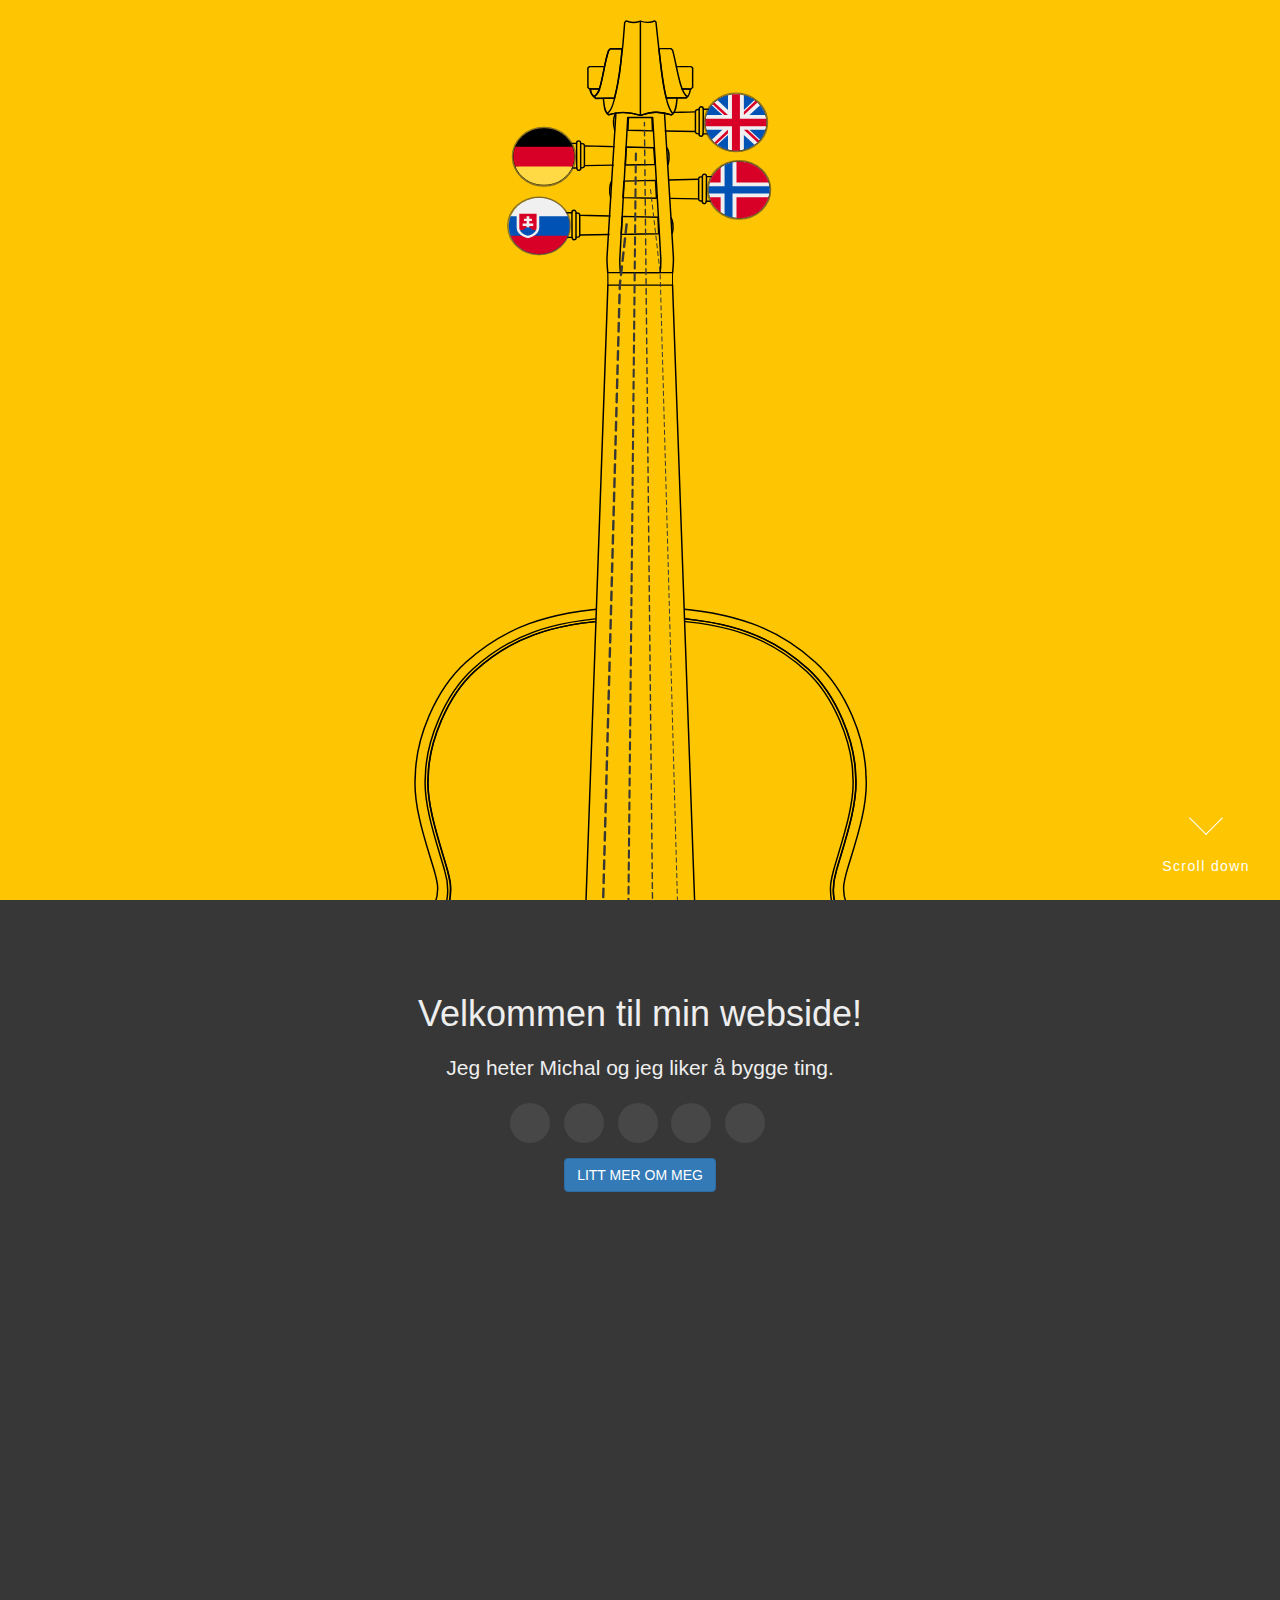
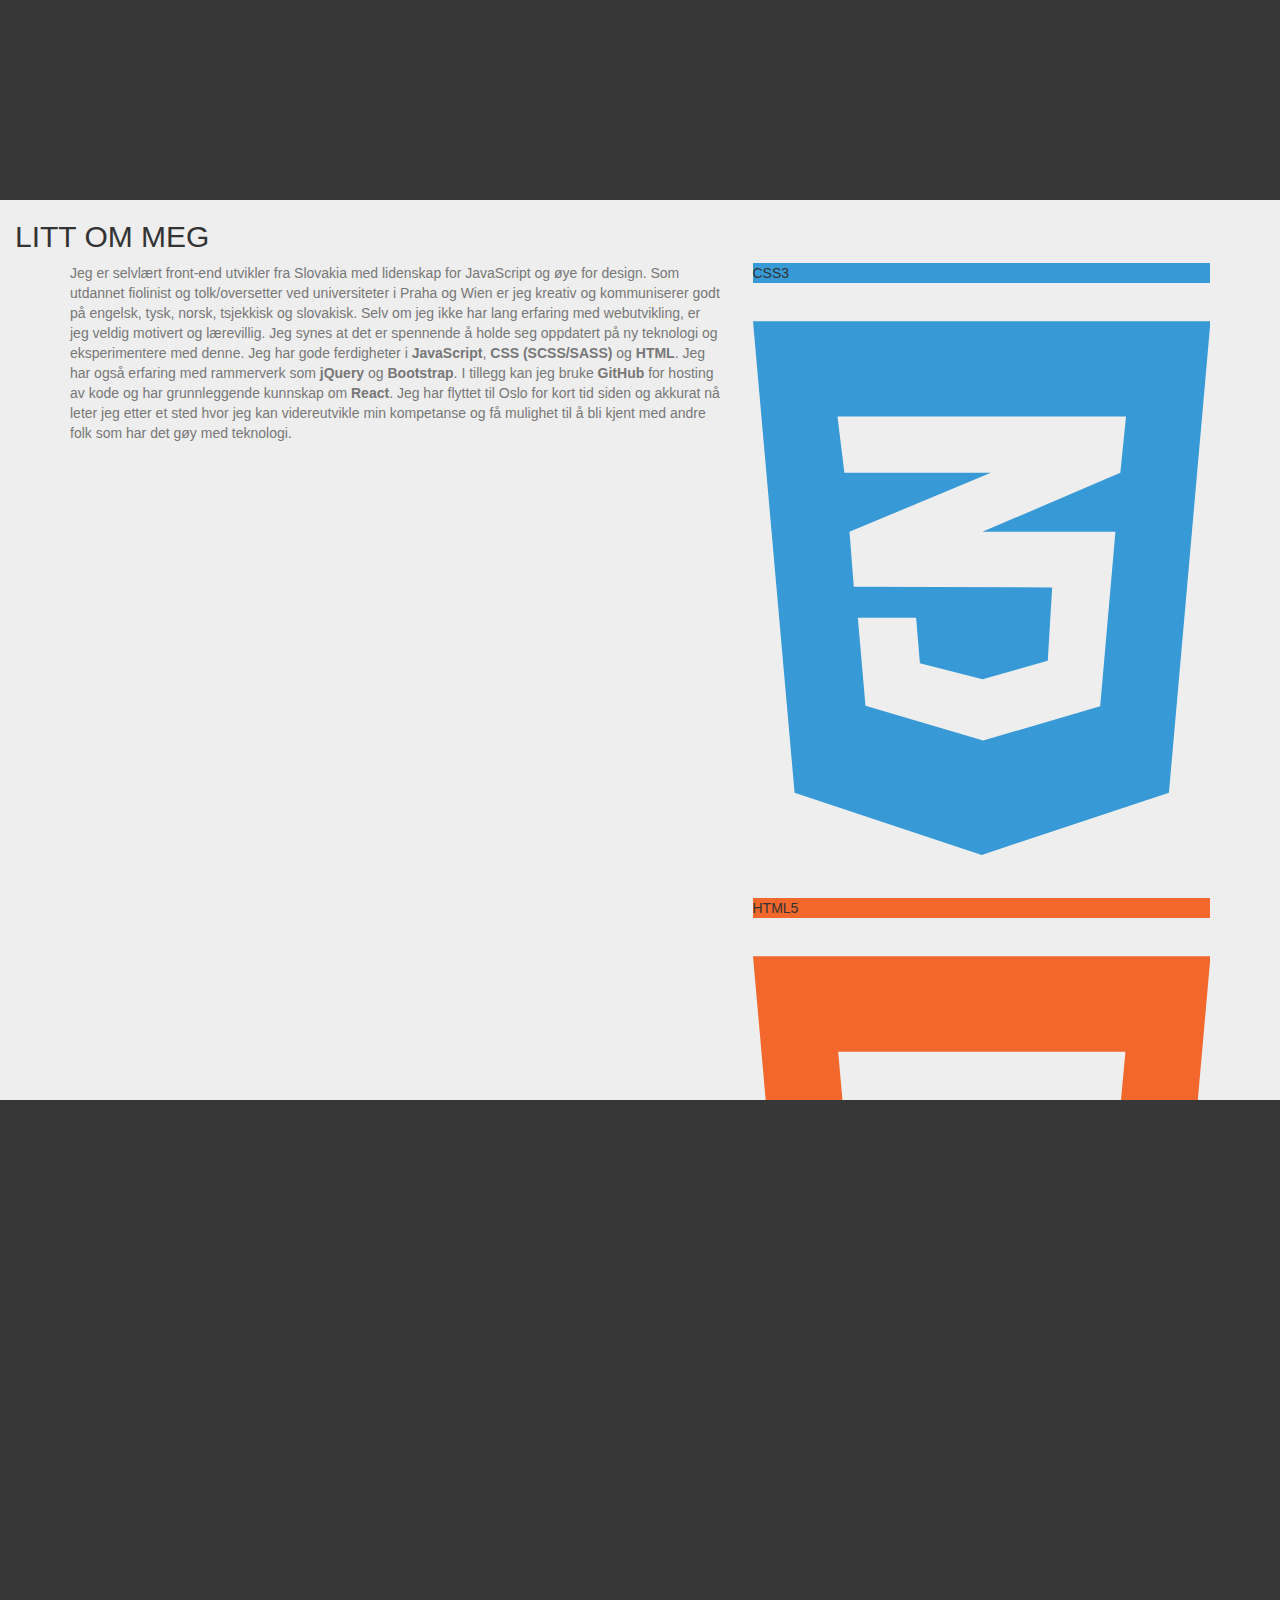
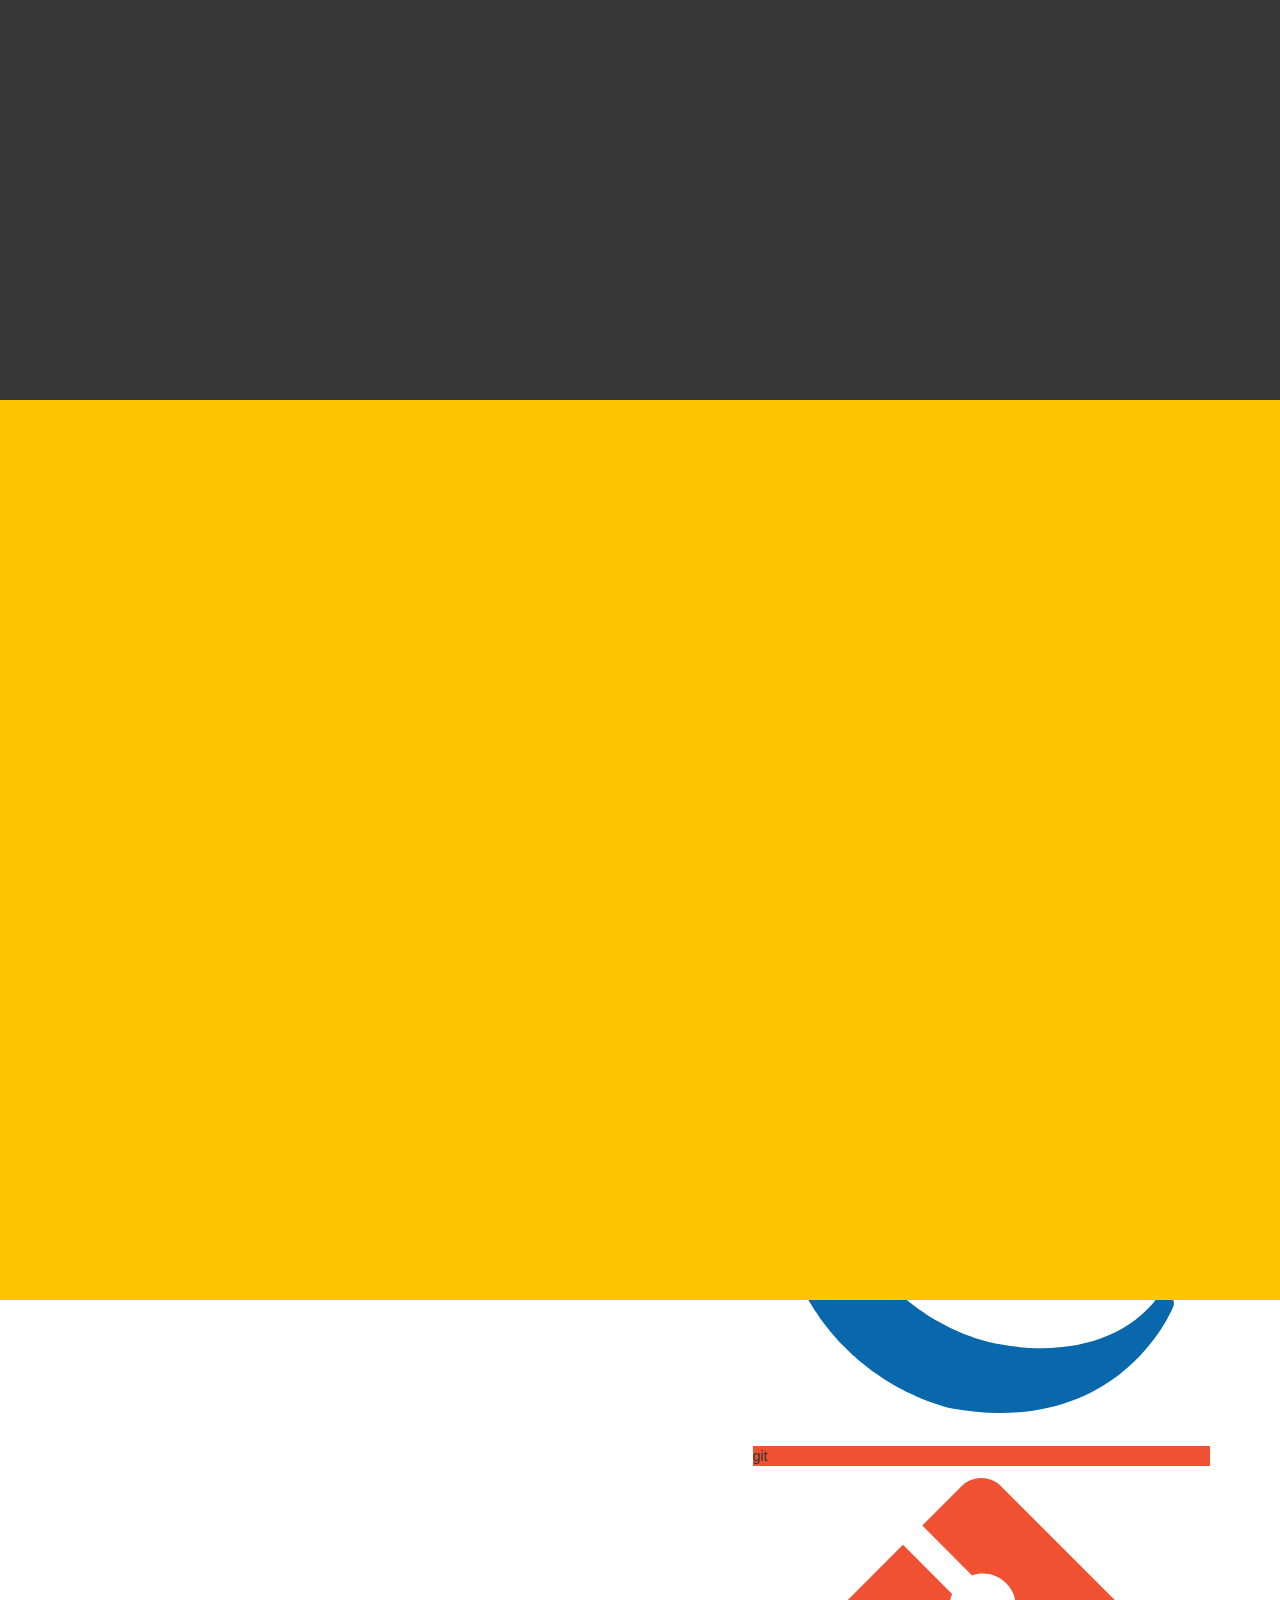
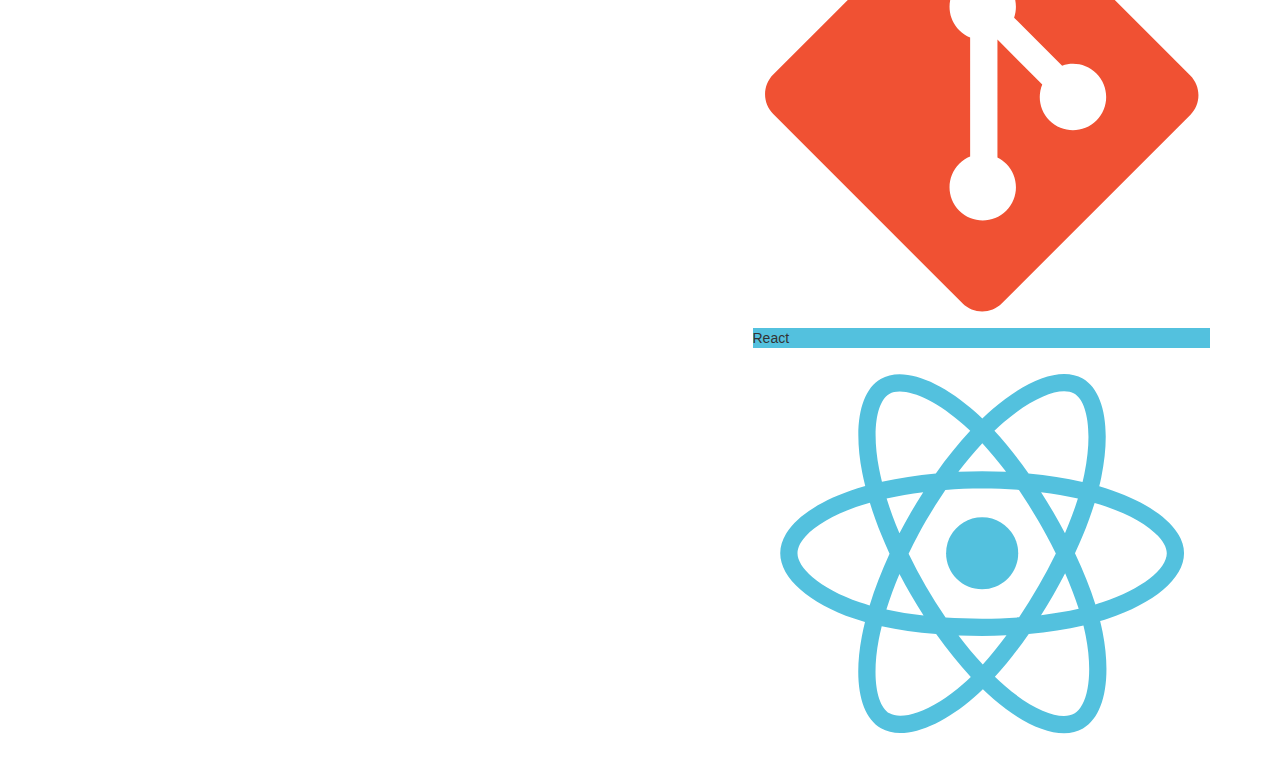
==== commit 1a745748: "Add padding to media queries" ====
--- a/index.html
+++ b/index.html
@@ -8,15 +8,17 @@
   <script src="https://ajax.googleapis.com/ajax/libs/jquery/1.7.2/jquery.min.js"></script>
   <link rel="stylesheet" href="https://maxcdn.bootstrapcdn.com/bootstrap/3.3.7/css/bootstrap.min.css" integrity="sha384-BVYiiSIFeK1dGmJRAkycuHAHRg32OmUcww7on3RYdg4Va+PmSTsz/K68vbdEjh4u"
   crossorigin="anonymous">  
+  <link rel="stylesheet" href="https://use.fontawesome.com/releases/v5.0.10/css/all.css" integrity="sha384-+d0P83n9kaQMCwj8F4RJB66tzIwOKmrdb46+porD/OvrJ+37WqIM7UoBtwHO6Nlg"
+  crossorigin="anonymous">
   <link rel="stylesheet" type="text/css" href="stylesheet.css">
 </head>
 <body>
-  <section id="section-one" class="demo">
+  <section id="section-one">
     <a href="#section-two">
       <span></span>Scroll down</a>
 
-    <div class="container-fluid">
-      <div class="row align-items-center">
+    <div id="container-violin" class="container-fluid">
+      <div class="row">
         <div class="col-12">
           <svg width="100%" viewbox="0 -29 721 1670">
             <defs id="defs2818">
@@ -1170,10 +1172,10 @@
     </div>
   </section>
   
-  <section id="section-two" class="demo">
-    <div class="container">
-      <div class="row align-items-center">
-        <div class="col-4">
+  <section id="section-two">
+    <div class="container-fluid my-auto">
+      <div class="row">
+        <div class="col-12 col-md-4">
           <svg id="signature" width="100%" viewbox="0 0 364 63">
             <path class="path M" style="fill:none" stroke="#FFD32F" stroke-width="2" d="m 43.173828,0.00274094 c -0.09179,-0.00997219 -0.196717,0.00762999 -0.314453,0.04687499 L 42.263672,2.1082097 C 39.669263,8.6360502 26.707238,39.834772 26.033203,39.834772 25.208661,39.834772 24,22.50855 24,10.680476 24,6.3660351 23.600397,2.8347722 23.111328,2.8347722 c -0.489069,0 -1.844397,0.7875 -3.011719,1.75 C 18.521098,5.8863132 17.749651,8.128608 17.087891,13.334772 16.190804,20.392293 8.5596736,46.313376 4.8066406,55.053522 3.6922645,57.648705 1.935804,60.095683 1.390625,60.926569 0.74323642,61.913228 0,62.513315 0,63.041804 c 0,0.528488 0.5625,0.447343 1.25,0.226562 2.282552,-0.733012 6.6359079,-9.773052 10.808594,-22.933594 5.560151,-17.536567 6.487503,-17.086983 6.953125,-11.408203 0.503721,6.143429 1.39816,18.325229 2.099609,21.701172 0.497117,2.39253 0.812672,2.057269 1.96875,0.837891 0.742121,-0.782755 5.115424,-9.68086 9.289063,-20.13086 4.17364,-10.45 7.589697,-17.875 7.591797,-16.5 0.0021,1.375 -0.431658,6.640673 -0.964844,11.701172 -0.533186,5.060499 -1.060488,13.559762 -1.171875,18.886719 l -0.203125,9.685547 3.205078,2.863281 c 3.471999,3.102231 6.776088,3.875535 5.810547,1.359375 -3.439395,-8.962919 -5.385635,-40.623444 -3.339844,-54.3437501 0.532218,-3.56937 0.519507,-4.91456965 -0.123047,-4.98437496 z"
             />
@@ -1186,14 +1188,17 @@
             <path class="path dotAboveSecondI" style="fill:none" stroke="#FFD32F" stroke-width="2" d="m 318.35547,11.860163 c -3.36818,0.220839 -5.65351,4.808669 -2.68945,7.308594 1.18835,1.188356 5.05746,0.705891 6.29492,-0.785157 1.53998,-1.855564 1.01651,-4.532663 -1.15235,-5.898437 -0.84159,-0.49343 -1.67585,-0.675963 -2.45312,-0.625 z"
             />
             <path class="path dotAboveFirstI" style="fill:none" stroke="#FFD32F" stroke-width="2" d="m 52.832031,12.213679 c -0.385166,-0.01358 -0.793459,0.05314 -1.214843,0.214843 -1.81332,0.695837 -3.834619,2.876142 -2.152344,6.017578 0.787875,1.471257 3.852916,1.672475 5.335937,0.189454 2.333642,-2.333642 0.727417,-6.326856 -1.96875,-6.421875 z"
-            />
+            /> 
           </svg>
         </div>
-        <div class="col-8">
+        </div>
+        <div class="col-12">
           <h1 class="text-white">Velkommen til min webside!</h1>
           <h2 class="lead">Jeg heter Michal og jeg liker å bygge ting.</h2>
-          <a class="btn btn-primary btn-xl text-uppercase" href="#section-three">Litt mer om meg</a>
-          <ul class="list-inline social-buttons">
+          <div class="container">
+            <div class="row px-5 text-white text-center">
+              <div class="col-12">
+              <ul class="list-inline social-buttons">
             <li class="list-inline-item">
               <a href="https://github.com/vikingviolinist" target="_blank">
                 <i class="fa fa-github"></i>
@@ -1220,39 +1225,151 @@
               </a>
             </li>
           </ul>
+          </div>
+          </div>
+          </div>
+          <a class="btn btn-primary btn-xl text-uppercase" href="#section-three">Litt mer om meg</a>
+      </div>
+    </div>
+  </section>
+  
+  <section id="section-three">
+    <div class="col-lg-12">
+      <h2 class="section-heading text-uppercase">Litt om meg</h2>
+    </div>
+    <div class="container">
+      <div class="row">
+        <div class="col-lg-7">
+          <p class="section-subheading text-muted">Jeg er selvlært front-end utvikler fra Slovakia med lidenskap for JavaScript og øye for design. Som utdannet fiolinist
+            og tolk/oversetter ved universiteter i Praha og Wien er jeg kreativ og kommuniserer godt på engelsk, tysk, norsk,
+            tsjekkisk og slovakisk. Selv om jeg ikke har lang erfaring med webutvikling, er jeg veldig motivert og lærevillig.
+            Jeg synes at det er spennende å holde seg oppdatert på ny teknologi og eksperimentere med denne. Jeg har gode ferdigheter
+            i
+            <strong>JavaScript</strong>,
+            <strong>CSS (SCSS/SASS)</strong> og
+            <strong>HTML</strong>. Jeg har også erfaring med rammerverk som
+            <strong>jQuery</strong> og
+            <strong>Bootstrap</strong>. I tillegg kan jeg bruke
+            <strong>GitHub</strong> for hosting av kode og har grunnleggende kunnskap om
+            <strong>React</strong>. Jeg har flyttet til Oslo for kort tid siden og akkurat nå leter jeg etter et sted hvor jeg kan
+            videreutvikle min kompetanse og få mulighet til å bli kjent med andre folk som har det gøy med teknologi.
+          </p>
+        </div>
+  
+        <div class="col-lg-5" id="skillbars">
+          <div class="skillbar clearfix" data-percent="85%">
+            <div class="skillbar-title" style="background: #379AD6;">
+              <span>CSS3</span>
+            </div>
+            <div class="skillbar-bar" style="background: #379AD6;"></div>
+            <div class="skill-bar-percent">
+              <svg viewBox="0 0 384 512">
+                <path d="M0 32l34.9 395.8L192 480l157.1-52.2L384 32H0zm313.1 80l-4.8 47.3L193 208.6l-.3.1h111.5l-12.8 146.6-98.2 28.7-98.8-29.2-6.4-73.9h48.9l3.2 38.3 52.6 13.3 54.7-15.4 3.7-61.6-166.3-.5v-.1l-.2.1-3.6-46.3L193.1 162l6.5-2.7H76.7L70.9 112h242.2z"
+                  fill="#379AD6" />
+              </svg>
+            </div>
+          </div>
+  
+          <div class="skillbar clearfix" data-percent="80%">
+            <div class="skillbar-title" style="background: #F1672C;">
+              <span>HTML5</span>
+            </div>
+            <div class="skillbar-bar" style="background: #F1672C;"></div>
+            <div class="skill-bar-percent">
+              <svg viewBox="0 0 384 512">
+                <path d="M0 32l34.9 395.8L191.5 480l157.6-52.2L384 32H0zm308.2 127.9H124.4l4.1 49.4h175.6l-13.6 148.4-97.9 27v.3h-1.1l-98.7-27.3-6-75.8h47.7L138 320l53.5 14.5 53.7-14.5 6-62.2H84.3L71.5 112.2h241.1l-4.4 47.7z"
+                  fill="#F1672C" />
+              </svg>
+            </div>
+          </div>
+  
+          <div class="skillbar clearfix" data-percent="70%">
+            <div class="skillbar-title" style="background: #563D7C;">
+              <span>Bootstrap</span>
+            </div>
+            <div class="skillbar-bar" style="background: #563D7C" ;></div>
+            <div class="skill-bar-percent">
+              <svg viewBox="0 0 256 256">
+                <path d="M0,222.991225 C0,241.223474 14.7785318,256 33.0087747,256 L222.991225,256 C241.223474,256 256,241.221468 256,222.991225 L256,33.0087747 C256,14.7765263 241.221468,0 222.991225,0 L33.0087747,0 C14.7765263,0 0,14.7785318 0,33.0087747 L0,222.991225 Z"
+                  fill="#563D7C"></path>
+                <path d="M106.157563,113.238095 L106.157563,76.9845938 L138.069328,76.9845938 C141.108559,76.9845938 144.039202,77.2378593 146.861345,77.7443978 C149.683488,78.2509362 152.179961,79.1554557 154.35084,80.4579832 C156.52172,81.7605107 158.258397,83.5695496 159.560924,85.8851541 C160.863452,88.2007585 161.514706,91.1675823 161.514706,94.7857143 C161.514706,101.298352 159.560944,106.001853 155.653361,108.896359 C151.745779,111.790864 146.752832,113.238095 140.67437,113.238095 L106.157563,113.238095 L106.157563,113.238095 Z M72.07493,50.5 L72.07493,205.5 L147.186975,205.5 C154.133788,205.5 160.899594,204.631661 167.484594,202.894958 C174.069594,201.158255 179.93088,198.480877 185.068627,194.862745 C190.206375,191.244613 194.294803,186.577293 197.334034,180.860644 C200.373264,175.143996 201.892857,168.37819 201.892857,160.563025 C201.892857,150.866431 199.541107,142.581033 194.837535,135.706583 C190.133963,128.832132 183.00635,124.020088 173.454482,121.270308 C180.401295,117.941627 185.647508,113.672295 189.193277,108.462185 C192.739047,103.252075 194.511905,96.7395349 194.511905,88.9243697 C194.511905,81.6881057 193.317939,75.6097352 190.929972,70.6890756 C188.542005,65.7684161 185.177193,61.8247114 180.835434,58.8578431 C176.493676,55.8909749 171.283644,53.756309 165.205182,52.4537815 C159.12672,51.151254 152.397096,50.5 145.016106,50.5 L72.07493,50.5 L72.07493,50.5 Z M106.157563,179.015406 L106.157563,136.466387 L143.279412,136.466387 C150.660401,136.466387 156.594049,138.166883 161.080532,141.567927 C165.567016,144.968971 167.810224,150.649353 167.810224,158.609244 C167.810224,162.661552 167.122789,165.990183 165.747899,168.595238 C164.373009,171.200293 162.527789,173.262597 160.212185,174.782213 C157.89658,176.301828 155.219203,177.387252 152.179972,178.038515 C149.140741,178.689779 145.956833,179.015406 142.628151,179.015406 L106.157563,179.015406 L106.157563,179.015406 Z"
+                  fill="#EEEEEE"></path>
+              </svg>
+            </div>
+          </div>
+  
+          <div class="skillbar clearfix" data-percent="60%">
+            <div class="skillbar-title" style="background: #F7DF1E;">
+              <span>JavaScript</span>
+            </div>
+            <div class="skillbar-bar" style="background: #F7DF1E;"></div>
+            <div class="skill-bar-percent">
+              <svg viewBox="0 0 448 512">
+                <path d="M0 32v448h448V32H0zm243.8 349.4c0 43.6-25.6 63.5-62.9 63.5-33.7 0-53.2-17.4-63.2-38.5l34.3-20.7c6.6 11.7 12.6 21.6 27.1 21.6 13.8 0 22.6-5.4 22.6-26.5V237.7h42.1v143.7zm99.6 63.5c-39.1 0-64.4-18.6-76.7-43l34.3-19.8c9 14.7 20.8 25.6 41.5 25.6 17.4 0 28.6-8.7 28.6-20.8 0-14.4-11.4-19.5-30.7-28l-10.5-4.5c-30.4-12.9-50.5-29.2-50.5-63.5 0-31.6 24.1-55.6 61.6-55.6 26.8 0 46 9.3 59.8 33.7L368 290c-7.2-12.9-15-18-27.1-18-12.3 0-20.1 7.8-20.1 18 0 12.6 7.8 17.7 25.9 25.6l10.5 4.5c35.8 15.3 55.9 31 55.9 66.2 0 37.8-29.8 58.6-69.7 58.6z"
+                  fill="#F7DF1E" />
+              </svg>
+            </div>
+          </div>
+  
+          <div class="skillbar clearfix" data-percent="55%">
+            <div class="skillbar-title" style="background: #0868AB;">
+              <span>jQuery</span>
+            </div>
+            <div class="skillbar-bar" style="background: #0868AB;"></div>
+            <div class="skill-bar-percent">
+              <svg viewBox="0 0 50 50">
+                <path d="M 29.867188 3.007813 C 29.761719 3.023438 29.65625 3.054688 29.554688 3.101563 C 28.695313 3.527344 27.71875 4.792969 27.53125 5.042969 C 27.519531 5.058594 27.507813 5.074219 27.5 5.089844 C 26.535156 6.535156 26.019531 8.226563 26 9.988281 C 25.988281 11.308594 26.246094 12.617188 26.769531 13.878906 C 27.988281 16.804688 30.519531 19.226563 33.53125 20.359375 C 33.632813 20.394531 33.730469 20.429688 33.90625 20.492188 C 33.921875 20.5 34.070313 20.546875 34.09375 20.550781 L 34.203125 20.589844 C 34.359375 20.640625 34.519531 20.691406 34.675781 20.722656 C 35.46875 20.882813 36.242188 20.972656 36.96875 20.996094 C 37.09375 20.996094 37.21875 21 37.34375 21 C 42.824219 21 44.949219 17.132813 45.65625 15.84375 C 45.726563 15.71875 45.777344 15.617188 45.824219 15.554688 C 45.824219 15.550781 45.824219 15.550781 45.828125 15.546875 C 46.136719 15.089844 46.019531 14.46875 45.5625 14.15625 C 45.109375 13.847656 44.488281 13.964844 44.175781 14.421875 C 44.175781 14.421875 44.171875 14.421875 44.171875 14.421875 C 42.710938 16.574219 40.210938 17.226563 36.746094 16.367188 C 36.488281 16.304688 36.207031 16.207031 35.957031 16.113281 C 35.628906 15.996094 35.300781 15.859375 34.996094 15.710938 C 34.390625 15.410156 33.820313 15.050781 33.304688 14.652344 C 30.257813 12.289063 29.066406 7.371094 30.847656 4.53125 C 31.085938 4.152344 31.042969 3.660156 30.742188 3.328125 C 30.515625 3.078125 30.1875 2.964844 29.867188 3.007813 Z M 21.007813 5 C 20.78125 4.996094 20.550781 5.070313 20.363281 5.226563 C 18.851563 6.457031 17.304688 8.472656 17.238281 8.554688 C 17.230469 8.570313 17.222656 8.582031 17.210938 8.597656 C 14.476563 12.578125 14.269531 18.242188 16.6875 23.027344 C 17.066406 23.785156 17.496094 24.507813 17.953125 25.171875 L 18.089844 25.367188 C 18.476563 25.933594 18.910156 26.574219 19.464844 27.074219 C 19.65625 27.292969 19.863281 27.503906 20.066406 27.707031 L 20.164063 27.808594 L 20.246094 27.890625 C 20.453125 28.089844 20.664063 28.292969 20.882813 28.488281 C 20.882813 28.488281 20.886719 28.488281 20.886719 28.488281 C 20.902344 28.511719 20.925781 28.527344 20.945313 28.546875 C 21.191406 28.765625 21.441406 28.972656 21.773438 29.234375 L 21.863281 29.300781 C 22.121094 29.507813 22.382813 29.703125 22.652344 29.894531 C 22.679688 29.914063 22.707031 29.933594 22.734375 29.953125 C 22.828125 30.015625 22.921875 30.074219 23.015625 30.140625 L 23.109375 30.203125 L 23.21875 30.273438 C 23.417969 30.40625 23.613281 30.527344 23.890625 30.6875 C 24.070313 30.796875 24.261719 30.90625 24.386719 30.96875 C 24.441406 31 24.5 31.03125 24.636719 31.105469 L 24.941406 31.265625 C 24.957031 31.273438 25.027344 31.304688 25.042969 31.3125 C 25.242188 31.414063 25.449219 31.511719 25.65625 31.605469 L 25.972656 31.746094 C 26.179688 31.835938 26.390625 31.921875 26.648438 32.019531 L 26.765625 32.0625 C 26.773438 32.070313 26.871094 32.105469 26.878906 32.109375 C 27.066406 32.175781 27.257813 32.242188 27.449219 32.304688 L 27.886719 32.449219 C 28.105469 32.523438 28.359375 32.609375 28.636719 32.65625 C 30 32.882813 31.324219 33 32.578125 33 C 32.726563 33 32.875 32.996094 33.019531 32.996094 C 44.058594 32.753906 46.929688 23.375 46.957031 23.28125 C 47.09375 22.808594 46.871094 22.304688 46.425781 22.09375 C 45.980469 21.882813 45.449219 22.03125 45.171875 22.4375 C 42.375 26.523438 37.085938 28.25 31.699219 26.828125 C 31.449219 26.765625 31.207031 26.695313 30.90625 26.597656 C 30.855469 26.582031 30.8125 26.566406 30.730469 26.535156 C 30.554688 26.480469 30.382813 26.421875 30.1875 26.347656 L 29.910156 26.242188 C 29.75 26.179688 29.589844 26.117188 29.394531 26.03125 L 29.265625 25.972656 C 29.027344 25.871094 28.796875 25.757813 28.589844 25.65625 L 28.019531 25.359375 C 27.890625 25.296875 27.777344 25.226563 27.601563 25.121094 L 27.503906 25.066406 L 27.40625 25.007813 C 27.261719 24.921875 27.117188 24.832031 26.984375 24.738281 L 26.890625 24.679688 C 26.882813 24.675781 26.804688 24.621094 26.796875 24.613281 C 26.679688 24.539063 26.566406 24.464844 26.457031 24.394531 C 26.214844 24.222656 25.976563 24.042969 25.699219 23.824219 L 25.589844 23.734375 C 23.011719 21.675781 21.105469 18.925781 20.210938 15.976563 C 19.378906 13.269531 19.996094 9.726563 21.863281 6.5 C 22.105469 6.082031 22.015625 5.550781 21.644531 5.238281 C 21.460938 5.082031 21.234375 5 21.007813 5 Z M 10.003906 8 C 9.765625 8 9.523438 8.085938 9.332031 8.257813 C 7.421875 9.972656 5.992188 12.195313 5.835938 12.449219 C 1.75 18.398438 2.539063 27.644531 5.34375 33.296875 C 5.398438 33.414063 5.457031 33.527344 5.515625 33.640625 L 5.554688 33.703125 C 5.605469 33.816406 5.664063 33.933594 5.683594 33.957031 C 5.714844 34.03125 5.761719 34.113281 5.78125 34.136719 C 5.828125 34.234375 5.875 34.320313 5.960938 34.46875 L 6.28125 35.019531 C 6.328125 35.09375 6.375 35.171875 6.390625 35.199219 C 6.453125 35.300781 6.519531 35.40625 6.585938 35.511719 L 6.742188 35.761719 C 6.789063 35.835938 6.835938 35.902344 6.867188 35.941406 C 7.023438 36.183594 7.179688 36.425781 7.351563 36.65625 C 7.359375 36.667969 7.367188 36.675781 7.375 36.683594 L 7.4375 36.769531 C 7.578125 36.972656 7.722656 37.167969 7.851563 37.328125 L 8.421875 38.050781 C 8.429688 38.058594 8.492188 38.132813 8.496094 38.140625 L 8.578125 38.234375 C 8.75 38.445313 8.933594 38.65625 9.117188 38.859375 C 9.144531 38.890625 9.171875 38.917969 9.199219 38.949219 C 9.375 39.140625 9.554688 39.332031 9.742188 39.53125 L 9.921875 39.703125 C 10.070313 39.859375 10.21875 40.011719 10.375 40.15625 C 10.375 40.160156 10.449219 40.230469 10.449219 40.230469 L 10.605469 40.375 C 10.792969 40.554688 10.988281 40.734375 11.136719 40.859375 C 11.144531 40.871094 11.285156 40.992188 11.296875 41 C 11.480469 41.164063 11.664063 41.320313 11.851563 41.472656 L 12.808594 42.230469 C 12.96875 42.347656 13.132813 42.464844 13.320313 42.601563 C 13.382813 42.648438 13.449219 42.695313 13.515625 42.738281 C 13.542969 42.761719 13.574219 42.785156 13.59375 42.796875 L 14.3125 43.277344 C 14.574219 43.449219 14.835938 43.609375 15.15625 43.800781 L 15.328125 43.898438 C 15.527344 44.015625 15.730469 44.132813 15.921875 44.234375 C 16.035156 44.296875 16.148438 44.351563 16.246094 44.402344 C 16.382813 44.476563 16.53125 44.558594 16.757813 44.667969 C 16.777344 44.679688 16.9375 44.757813 16.957031 44.765625 C 17.183594 44.878906 17.414063 44.984375 17.703125 45.113281 C 17.703125 45.117188 17.796875 45.160156 17.796875 45.160156 C 18.0625 45.273438 18.320313 45.382813 18.660156 45.519531 C 18.714844 45.542969 18.769531 45.5625 18.78125 45.566406 C 19.023438 45.660156 19.277344 45.753906 19.484375 45.828125 C 19.503906 45.835938 19.609375 45.878906 19.628906 45.886719 C 19.90625 45.980469 20.179688 46.070313 20.53125 46.179688 C 20.589844 46.199219 20.652344 46.21875 20.660156 46.21875 L 20.859375 46.28125 C 21.101563 46.355469 21.34375 46.433594 21.605469 46.484375 C 23.464844 46.824219 25.28125 47 27 47 L 27.003906 47 C 41.328125 47 45.890625 35.472656 45.9375 35.355469 C 46.113281 34.890625 45.921875 34.367188 45.484375 34.125 C 45.054688 33.886719 44.507813 34 44.203125 34.394531 C 40.527344 39.234375 33.59375 41.03125 25.65625 39.207031 C 25.464844 39.160156 25.269531 39.105469 25.078125 39.046875 L 24.703125 38.933594 C 24.449219 38.855469 24.195313 38.769531 23.949219 38.683594 C 23.945313 38.683594 23.832031 38.640625 23.832031 38.640625 C 23.613281 38.566406 23.394531 38.480469 23.203125 38.40625 L 22.984375 38.320313 C 22.742188 38.222656 22.5 38.121094 22.265625 38.015625 L 22.128906 37.957031 C 21.917969 37.859375 21.714844 37.765625 21.511719 37.664063 C 21.496094 37.65625 21.335938 37.578125 21.320313 37.574219 C 21.179688 37.503906 21.039063 37.429688 20.859375 37.332031 L 20.042969 36.894531 C 19.960938 36.839844 19.875 36.789063 19.792969 36.746094 C 19.546875 36.59375 19.292969 36.441406 19.042969 36.28125 C 18.984375 36.246094 18.933594 36.207031 18.835938 36.140625 C 18.664063 36.03125 18.496094 35.917969 18.25 35.746094 L 18.152344 35.675781 C 17.984375 35.558594 17.820313 35.433594 17.683594 35.332031 C 17.597656 35.269531 17.511719 35.199219 17.371094 35.09375 C 17.246094 34.996094 17.121094 34.902344 17.003906 34.808594 L 16.785156 34.628906 C 16.601563 34.480469 16.429688 34.324219 16.25 34.171875 C 16.226563 34.148438 16.207031 34.132813 16.179688 34.113281 C 15.980469 33.929688 15.777344 33.746094 15.535156 33.515625 L 14.828125 32.8125 C 14.65625 32.636719 14.484375 32.457031 14.289063 32.242188 C 14.109375 32.042969 13.9375 31.84375 13.707031 31.570313 L 13.285156 31.054688 C 13.234375 30.980469 13.179688 30.90625 13.113281 30.828125 C 12.96875 30.632813 12.824219 30.441406 12.679688 30.238281 C 8.789063 24.878906 7.773438 13.691406 10.804688 9.59375 C 11.109375 9.183594 11.054688 8.605469 10.671875 8.257813 C 10.484375 8.085938 10.242188 8 10.003906 8 Z "
+                  fill="#0868AB"></path>
+              </svg>
+            </div>
+          </div>
+  
+          <div class="skillbar clearfix" data-percent="45%">
+            <div class="skillbar-title" style="background: #F05133;">
+              <span>git</span>
+            </div>
+            <div class="skillbar-bar" style="background: #F05133;"></div>
+            <div class="skill-bar-percent">
+              <svg viewBox="0 0 97 97" enable-background="new 0 0 97 97" xml:space="preserve">
+                <g>
+                  <path fill="#F05133" d="M92.71,44.408L52.591,4.291c-2.31-2.311-6.057-2.311-8.369,0l-8.33,8.332L46.459,23.19c2.456-0.83,5.272-0.273,7.229,1.685c1.969,1.97,2.521,4.81,1.67,7.275l10.186,10.185c2.465-0.85,5.307-0.3,7.275,1.671c2.75,2.75,2.75,7.206,0,9.958c-2.752,2.751-7.208,2.751-9.961,0c-2.068-2.07-2.58-5.11-1.531-7.658l-9.5-9.499v24.997c0.67,0.332,1.303,0.774,1.861,1.332c2.75,2.75,2.75,7.206,0,9.959c-2.75,2.749-7.209,2.749-9.957,0c-2.75-2.754-2.75-7.21,0-9.959c0.68-0.679,1.467-1.193,2.307-1.537V36.369c-0.84-0.344-1.625-0.853-2.307-1.537c-2.083-2.082-2.584-5.14-1.516-7.698L31.798,16.715L4.288,44.222c-2.311,2.313-2.311,6.06,0,8.371l40.121,40.118c2.31,2.311,6.056,2.311,8.369,0L92.71,52.779C95.021,50.468,95.021,46.719,92.71,44.408z"
+                  />
+                </g>
+              </svg>
+            </div>
+          </div>
+  
+          <div class="skillbar clearfix" data-percent="35%">
+            <div class="skillbar-title" style="background: #53C1DE;">
+              <span>React</span>
+            </div>
+            <div class="skillbar-bar" style="background: #53C1DE;"></div>
+            <div class="skill-bar-percent">
+              <svg viewBox="0 0 256 230">
+                <path d="M.754 114.75c0 19.215 18.763 37.152 48.343 47.263-5.907 29.737-1.058 53.706 15.136 63.045 16.645 9.6 41.443 2.955 64.98-17.62 22.943 19.744 46.13 27.514 62.31 18.148 16.63-9.627 21.687-35.221 15.617-65.887 30.81-10.186 48.044-25.481 48.044-44.949 0-18.769-18.797-35.006-47.979-45.052 6.535-31.933.998-55.32-15.867-65.045-16.259-9.376-39.716-1.204-62.996 19.056C104.122 2.205 80.897-4.36 64.05 5.392 47.806 14.795 43.171 39.2 49.097 69.487 20.515 79.452.754 96.057.754 114.75z"
+                  fill="#FFF" />
+                <path d="M201.025 79.674a151.364 151.364 0 0 0-7.274-2.292 137.5 137.5 0 0 0 1.124-4.961c5.506-26.728 1.906-48.26-10.388-55.348-11.787-6.798-31.065.29-50.535 17.233a151.136 151.136 0 0 0-5.626 5.163 137.573 137.573 0 0 0-3.744-3.458c-20.405-18.118-40.858-25.752-53.139-18.643-11.776 6.817-15.264 27.06-10.307 52.39a150.91 150.91 0 0 0 1.67 7.484c-2.894.822-5.689 1.698-8.363 2.63-23.922 8.34-39.2 21.412-39.2 34.97 0 14.004 16.4 28.05 41.318 36.566a128.44 128.44 0 0 0 6.11 1.91 147.813 147.813 0 0 0-1.775 8.067c-4.726 24.89-1.035 44.653 10.71 51.428 12.131 6.995 32.491-.195 52.317-17.525 1.567-1.37 3.14-2.823 4.715-4.346a148.34 148.34 0 0 0 6.108 5.573c19.204 16.525 38.17 23.198 49.905 16.405 12.12-7.016 16.058-28.247 10.944-54.078-.39-1.973-.845-3.988-1.355-6.04 1.43-.422 2.833-.858 4.202-1.312 25.904-8.582 42.757-22.457 42.757-36.648 0-13.607-15.77-26.767-40.174-35.168z"
+                  fill="#53C1DE" />
+                <path d="M195.406 142.328c-1.235.409-2.503.804-3.795 1.187-2.86-9.053-6.72-18.68-11.442-28.625 4.507-9.71 8.217-19.213 10.997-28.208 2.311.67 4.555 1.375 6.717 2.12 20.91 7.197 33.664 17.84 33.664 26.04 0 8.735-13.775 20.075-36.14 27.486zm-9.28 18.389c2.261 11.422 2.584 21.749 1.086 29.822-1.346 7.254-4.052 12.09-7.398 14.027-7.121 4.122-22.35-1.236-38.772-15.368-1.883-1.62-3.78-3.35-5.682-5.18 6.367-6.964 12.73-15.06 18.94-24.05 10.924-.969 21.244-2.554 30.603-4.717.46 1.86.87 3.683 1.223 5.466zm-93.85 43.137c-6.957 2.457-12.498 2.527-15.847.596-7.128-4.11-10.09-19.98-6.049-41.265a138.507 138.507 0 0 1 1.65-7.502c9.255 2.047 19.5 3.52 30.45 4.408 6.251 8.797 12.798 16.883 19.396 23.964a118.863 118.863 0 0 1-4.305 3.964c-8.767 7.664-17.552 13.1-25.294 15.835zm-32.593-61.58c-11.018-3.766-20.117-8.66-26.354-14-5.604-4.8-8.434-9.565-8.434-13.432 0-8.227 12.267-18.722 32.726-25.855a139.276 139.276 0 0 1 7.777-2.447c2.828 9.197 6.537 18.813 11.013 28.537-4.534 9.869-8.296 19.638-11.15 28.943a118.908 118.908 0 0 1-5.578-1.746zm10.926-74.37c-4.247-21.703-1.427-38.074 5.67-42.182 7.56-4.376 24.275 1.864 41.893 17.507 1.126 1 2.257 2.047 3.39 3.13-6.564 7.049-13.051 15.074-19.248 23.82-10.627.985-20.8 2.567-30.152 4.686a141.525 141.525 0 0 1-1.553-6.962zm97.467 24.067a306.982 306.982 0 0 0-6.871-11.3c7.21.91 14.117 2.12 20.603 3.601-1.947 6.241-4.374 12.767-7.232 19.457a336.42 336.42 0 0 0-6.5-11.758zm-39.747-38.714c4.452 4.823 8.911 10.209 13.297 16.052a284.245 284.245 0 0 0-26.706-.006c4.39-5.789 8.887-11.167 13.409-16.046zm-40.002 38.78a285.24 285.24 0 0 0-6.378 11.685c-2.811-6.667-5.216-13.222-7.18-19.552 6.447-1.443 13.322-2.622 20.485-3.517a283.79 283.79 0 0 0-6.927 11.384zm7.133 57.683c-7.4-.826-14.379-1.945-20.824-3.348 1.995-6.442 4.453-13.138 7.324-19.948a283.494 283.494 0 0 0 6.406 11.692 285.27 285.27 0 0 0 7.094 11.604zm33.136 27.389c-4.575-4.937-9.138-10.397-13.595-16.27 4.326.17 8.737.256 13.22.256 4.606 0 9.159-.103 13.64-.303-4.4 5.98-8.843 11.448-13.265 16.317zm46.072-51.032c3.02 6.884 5.566 13.544 7.588 19.877-6.552 1.495-13.625 2.699-21.078 3.593a337.537 337.537 0 0 0 6.937-11.498 306.632 306.632 0 0 0 6.553-11.972zm-14.915 7.15a316.478 316.478 0 0 1-10.84 17.49c-6.704.479-13.632.726-20.692.726-7.031 0-13.871-.219-20.458-.646A273.798 273.798 0 0 1 96.72 133.28a271.334 271.334 0 0 1-9.64-18.206 273.864 273.864 0 0 1 9.611-18.216v.002a271.252 271.252 0 0 1 10.956-17.442c6.72-.508 13.61-.774 20.575-.774 6.996 0 13.895.268 20.613.78a290.704 290.704 0 0 1 10.887 17.383 316.418 316.418 0 0 1 9.741 18.13 290.806 290.806 0 0 1-9.709 18.29zm19.913-107.792c7.566 4.364 10.509 21.961 5.755 45.038a127.525 127.525 0 0 1-1.016 4.492c-9.374-2.163-19.554-3.773-30.212-4.773-6.209-8.841-12.642-16.88-19.1-23.838a141.92 141.92 0 0 1 5.196-4.766c16.682-14.518 32.273-20.25 39.377-16.153z"
+                  fill="#FFF" />
+                <path d="M128.221 94.665c11.144 0 20.177 9.034 20.177 20.177 0 11.144-9.033 20.178-20.177 20.178-11.143 0-20.177-9.034-20.177-20.178 0-11.143 9.034-20.177 20.177-20.177"
+                  fill="#53C1DE" />
+              </svg>
+            </div>
+          </div>
         </div>
       </div>
     </div>
-<!-- <header class="masthead">
-      <div class="container">
-        <div class="intro-text">
-          <div class="intro-heading text-uppercase">Velkommen til min webside!</div>
-          <div class="intro-lead-in">Jeg heter Michal og jeg liker å bygge ting.</div>
-            
-        </div>
-      </div>
-    </header> -->
-    <!-- <a href="#section-one">
-      <span></span>Scroll up</a> -->
   </section>
   
-  <section id="section-three" class="demo">
-    
-    <a href="#section-one">
-      <span></span>Scroll up</a>
-  </section>
-  
-  <section id="section-four" class="demo">
-    <div class="box">
-      <h1>Dette er en tekst på norsk.</h1>
-    </div>
+  <section id="section-four">
+   
   </section>
 
-  <section id="section-five" class="demo">
-    <div class="box">
-      <h1>Dette er en tekst på norsk.</h1>
-    </div>
+  <section id="section-five">
+    
   </section>
+
   <script src="main.js" type="text/javascript"></script>
 </body>
 </html>--- a/stylesheet.css
+++ b/stylesheet.css
@@ -2,6 +2,7 @@
   margin: 0;
   padding: 0;
 }
+
 html,body {
   height: 100%;
 }
@@ -12,27 +13,23 @@
   height: 100%;   
 }
 
-section::after {
-  position: absolute;
-  bottom: 0;
-  left: 0;
-  width: 100%;
-  height: 100%;
-}
-
-#section-one, #section-three, #section-five {
+#section-one, #section-five {
   background: #FEC503;
 }
 
 #section-two {
-  background: url(img/f_holes.svg), linear-gradient(rgba(55, 55, 55, 1), rgba(85, 85, 85, 1));
+  background: url(img/f_holes.svg), #373737;
   background-attachment: fixed;
   color: #eee;
   text-align: center;
 }
 
-ul.social-buttons {
-  margin-bottom: 0;
+#section-three {
+  background: #eee;
+}
+
+#section-four {
+  background: #373737;
 }
 
 ul.social-buttons li a {
@@ -45,39 +42,39 @@
   -moz-transition: all 0.3s;
   transition: all 0.3s;
   color: #FFF;
+  background: #474747;
   border-radius: 100%;
   outline: none;
-  background-color: #373737;
 }
 
 ul.social-buttons li a:active, ul.social-buttons li a:focus, ul.social-buttons li a:hover {
-  background-color: #FFD32F;
+  background-color: #FEC503;
 }
 
-#section-four {
-    background: #373737;
+@media screen and (min-width: 900px) {
+  #container-violin{ 
+    padding-left: 200px;
+    padding-right: 200px;
+  }
 }
 
-.box {
-  color: #fff;
-  background: #000;
-  opacity: .6;
-  height: 10rem;
-  width: 25rem;
-  border: 3px solid #fff;
-  border-radius: 4%;
-  text-align: center;
-  top:0;
-  right:0;
-  bottom:0;
-  left:0;
-  position: absolute;
-  margin: auto;
-  padding: 10px;
+@media screen and (min-width: 1200px) {
+  #container-violin{ 
+    padding-left: 400px;
+    padding-right: 400px;
+  }
 }
 
-.demo a {
-  position: absolute;
+@media screen and (min-width: 1600px) {
+  #container-violin{ 
+    padding-left: 600px;
+    padding-right: 600px;
+  }
+}
+
+#section-one a {
+  padding-top: 50px;
+    position: absolute;
   bottom: 10px;
   right: 30px;
   z-index: 2;
@@ -89,14 +86,11 @@
   text-decoration: none;
   transition: opacity .3s;
 }
-.demo a:hover {
+#section-one a:hover {
   opacity: .4;
 }
 
-#section-one a, #section-two a, #section-three a, #section-four a {
-  padding-top: 50px;
-}
-#section-one a span, #section-two a span, #section-three a span, #section-four a span {
+#section-one a span {
   position: absolute;
   top: 0;
   left: 50%;
@@ -109,19 +103,15 @@
   box-sizing: border-box;
 }
 
-#section-two a span, #section-three a span, #section-four a span {
-  transform: rotate(135deg);
-}
-
 .buttons {
   cursor: pointer;
   fill: #FEC503;
   fill-opacity: 0;
   stroke: #373737;
-  stroke-width:2;
+  stroke-width: 2;
   stroke-miterlimit: 4;
   stroke-dasharray: none;
-  stroke-opacity: 1;
+  stroke-opacity: 0.6;
 }
 
 #signature .path {
@@ -161,3 +151,7 @@
 } 
 
 
+
+
+
+
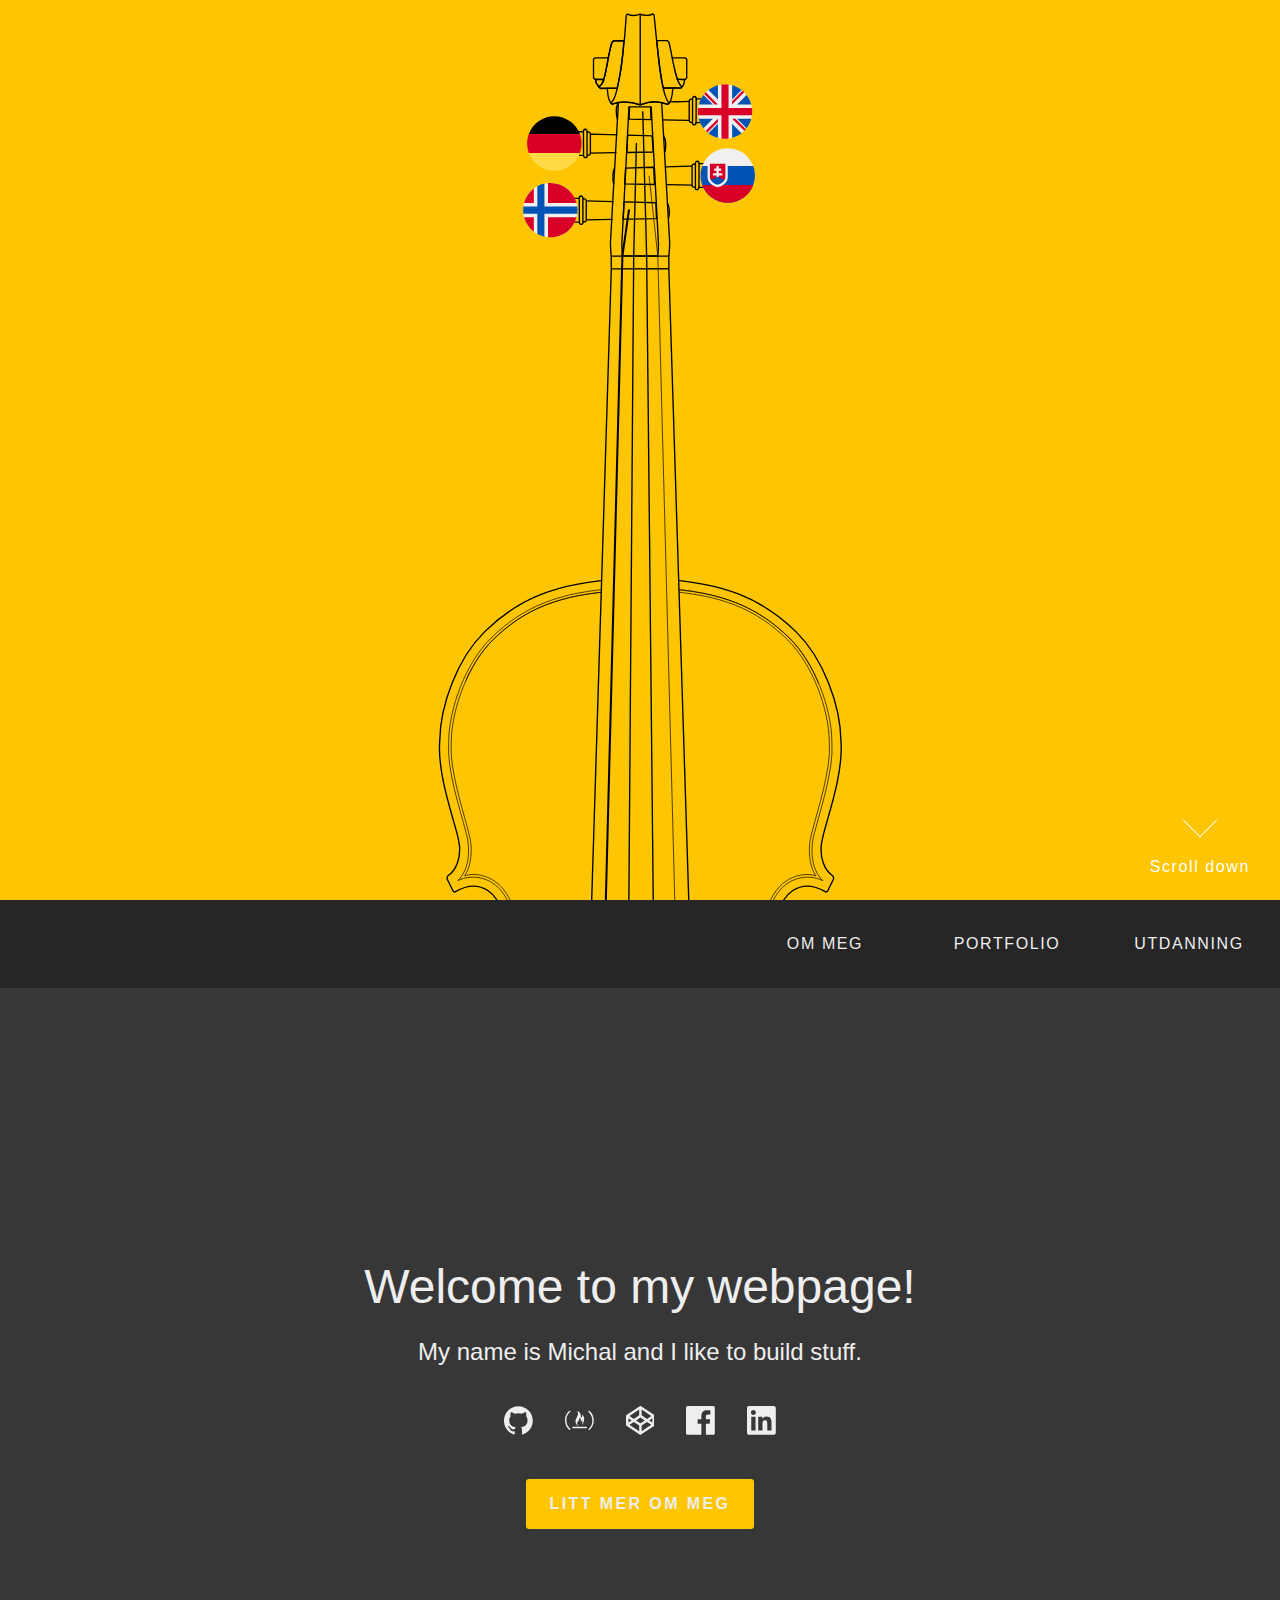
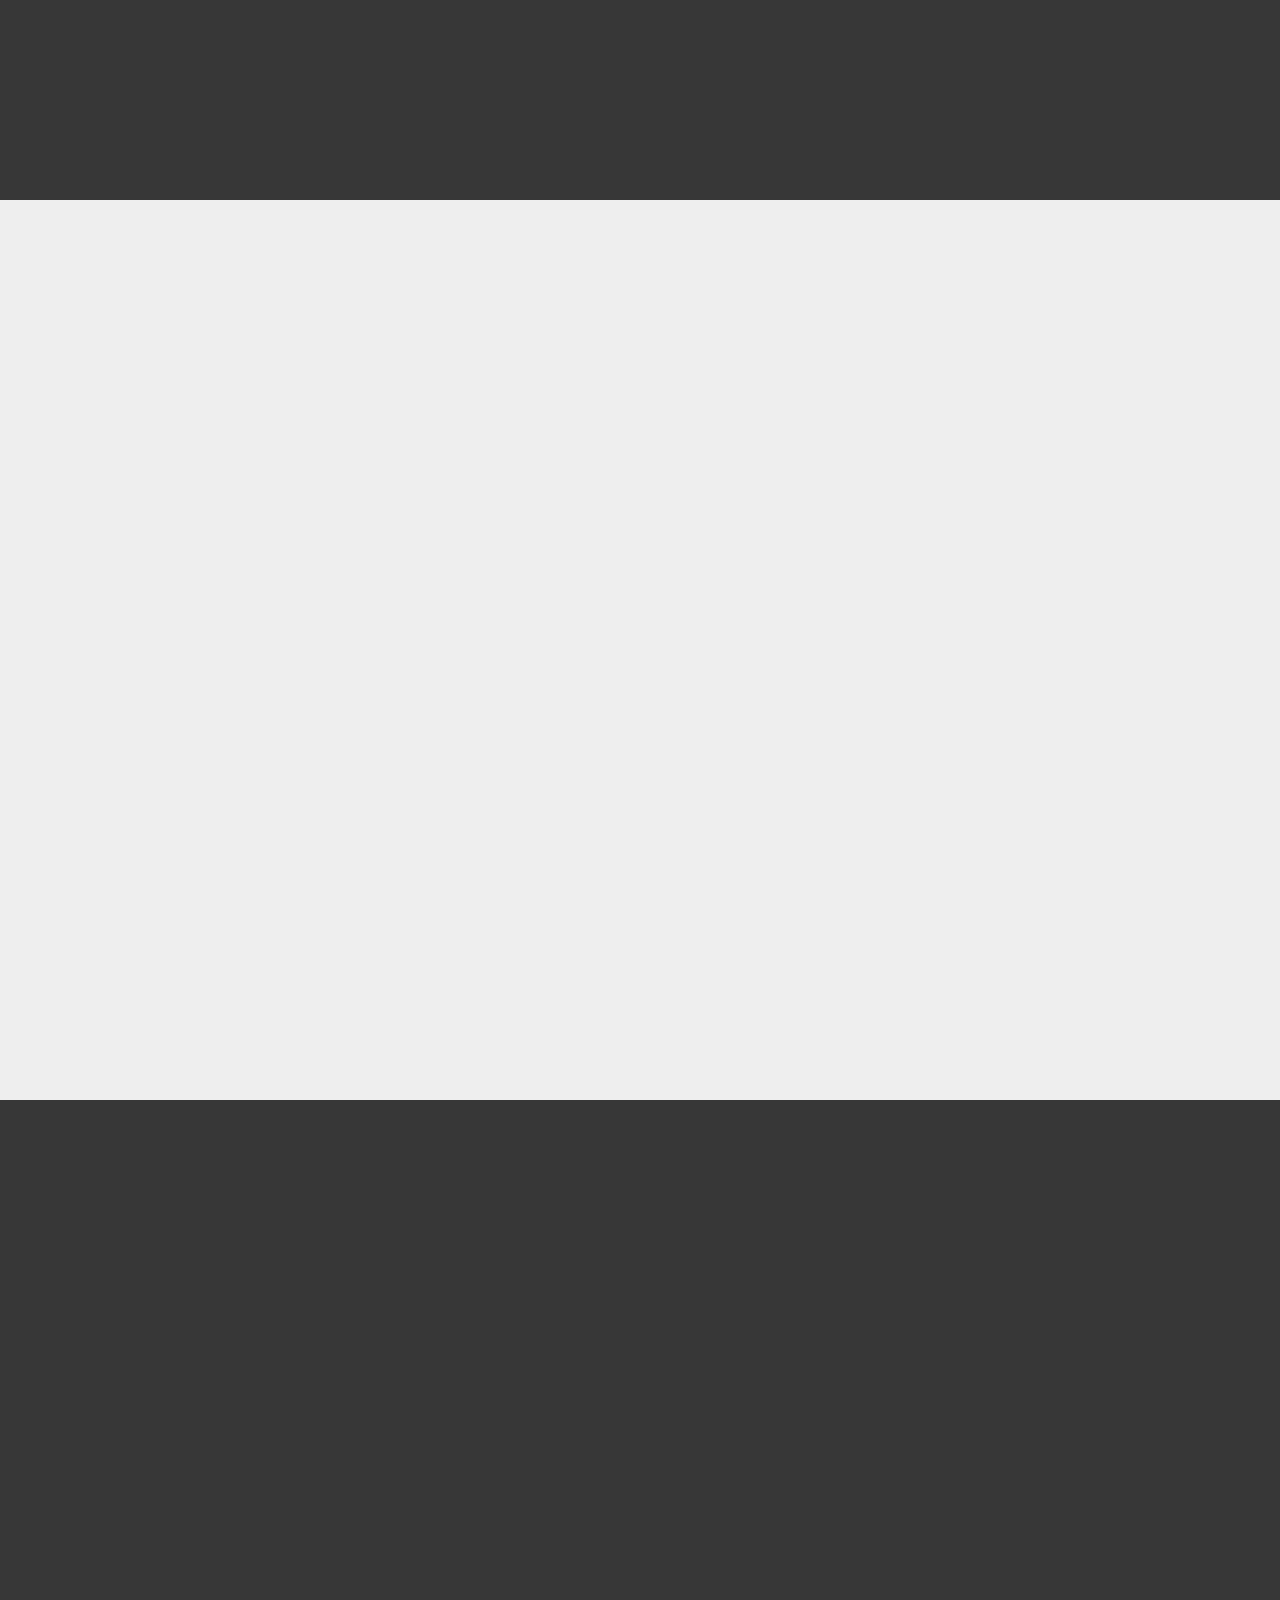
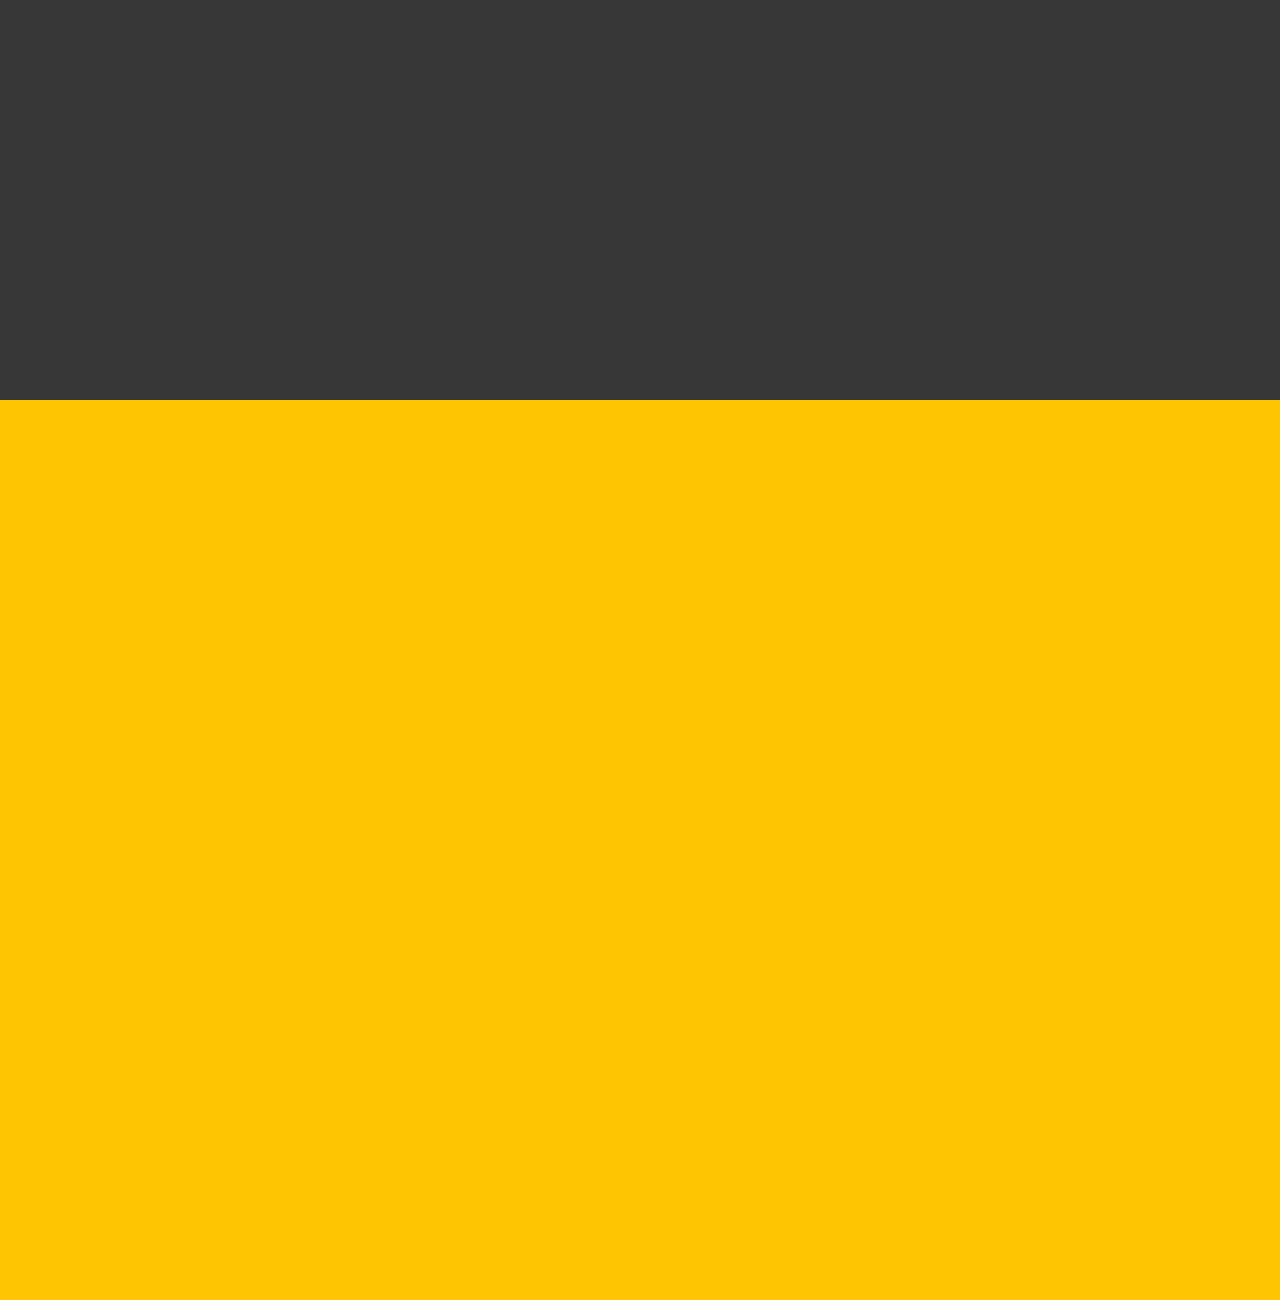
==== commit b14a08b5: "Add html after blackout" ====
--- a/index.html
+++ b/index.html
@@ -1,1375 +1,742 @@
 <!DOCTYPE html>
 <html lang="en">
+
 <head>
   <meta charset="UTF-8">
   <meta name="viewport" content="width=device-width, initial-scale=1.0">
   <meta http-equiv="X-UA-Compatible" content="ie=edge">
   <title>Violin Welcome Page</title>
   <script src="https://ajax.googleapis.com/ajax/libs/jquery/1.7.2/jquery.min.js"></script>
-  <link rel="stylesheet" href="https://maxcdn.bootstrapcdn.com/bootstrap/3.3.7/css/bootstrap.min.css" integrity="sha384-BVYiiSIFeK1dGmJRAkycuHAHRg32OmUcww7on3RYdg4Va+PmSTsz/K68vbdEjh4u"
-  crossorigin="anonymous">  
-  <link rel="stylesheet" href="https://use.fontawesome.com/releases/v5.0.10/css/all.css" integrity="sha384-+d0P83n9kaQMCwj8F4RJB66tzIwOKmrdb46+porD/OvrJ+37WqIM7UoBtwHO6Nlg"
-  crossorigin="anonymous">
   <link rel="stylesheet" type="text/css" href="stylesheet.css">
 </head>
+
 <body>
-  <section id="section-one">
-    <a href="#section-two">
-      <span></span>Scroll down</a>
-
-    <div id="container-violin" class="container-fluid">
-      <div class="row">
-        <div class="col-12">
-          <svg width="100%" viewbox="0 -29 721 1670">
-            <defs id="defs2818">
-              <linearGradient id="linearGradient3371" osb:paint="solid">
-                <stop style="stop-color:#000000;stop-opacity:1;" offset="0" id="stop3369" />
-              </linearGradient>
-              <inkscape:perspective sodipodi:type="inkscape:persp3d" inkscape:vp_x="0 : 52618109 : 1" inkscape:vp_y="0 : 100000000 : 0"
-                inkscape:vp_z="74409450 : 52618109 : 1" inkscape:persp3d-origin="37204725 : 35078739 : 1" id="perspective2824" />
-              <inkscape:perspective id="perspective4288" inkscape:persp3d-origin="50000.001 : 33333.333 : 1" inkscape:vp_z="100000 : 50000 : 1"
-                inkscape:vp_y="0 : 100000000 : 0" inkscape:vp_x="0 : 50000 : 1" sodipodi:type="inkscape:persp3d" />
-              <inkscape:perspective id="perspective2929" inkscape:persp3d-origin="50000.001 : 33333.333 : 1" inkscape:vp_z="100000 : 50000 : 1"
-                inkscape:vp_y="0 : 100000000 : 0" inkscape:vp_x="0 : 50000 : 1" sodipodi:type="inkscape:persp3d" />
-              <inkscape:perspective id="perspective2927" inkscape:persp3d-origin="50000.001 : 33333.333 : 1" inkscape:vp_z="100000 : 50000 : 1"
-                inkscape:vp_y="0 : 100000000 : 0" inkscape:vp_x="0 : 50000 : 1" sodipodi:type="inkscape:persp3d" />
-              <inkscape:perspective id="perspective3821" inkscape:persp3d-origin="50000.001 : 33333.333 : 1" inkscape:vp_z="100000 : 50000 : 1"
-                inkscape:vp_y="0 : 100000000 : 0" inkscape:vp_x="0 : 50000 : 1" sodipodi:type="inkscape:persp3d" />
-              <inkscape:perspective id="perspective3994" inkscape:persp3d-origin="50000.001 : 33333.333 : 1" inkscape:vp_z="100000 : 50000 : 1"
-                inkscape:vp_y="0 : 100000000 : 0" inkscape:vp_x="0 : 50000 : 1" sodipodi:type="inkscape:persp3d" />
-              <inkscape:perspective id="perspective4167" inkscape:persp3d-origin="50000.001 : 33333.333 : 1" inkscape:vp_z="100000 : 50000 : 1"
-                inkscape:vp_y="0 : 100000000 : 0" inkscape:vp_x="0 : 50000 : 1" sodipodi:type="inkscape:persp3d" />
-              <clipPath clipPathUnits="userSpaceOnUse" id="clipPath3980">
-                <rect style="fill:none;stroke:none" id="rect3982" width="468.57712" height="564.42242" x="145.435" y="-384.58627" ry="234.28856"
-                />
-              </clipPath>
-              <clipPath clipPathUnits="userSpaceOnUse" id="clipPath3984">
-                <rect style="fill:none;stroke:none" id="rect3986" width="3158.3469" height="3804.3723" x="-3071.0244" y="-1438.0817" transform="rotate(-90)"
-                  ry="1579.1735" />
-              </clipPath>
-              <clipPath clipPathUnits="userSpaceOnUse" id="clipPath3988">
-                <rect style="fill:none;stroke:none" id="rect3990" width="468.57712" height="564.42242" x="-3604.7029" y="-2552.4089" ry="234.28856"
-                />
-              </clipPath>
-              <clipPath clipPathUnits="userSpaceOnUse" id="clipPath3992">
-                <rect style="fill:none;stroke:none" id="rect3994" width="468.57712" height="564.42242" x="-3604.7029" y="-2552.4089" ry="234.28856"
-                />
-              </clipPath>
-              <clipPath clipPathUnits="userSpaceOnUse" id="clipPath3996">
-                <rect style="fill:none;stroke:none" id="rect3998" width="468.57712" height="564.42242" x="-3604.7029" y="-2552.4089" ry="234.28856"
-                />
-              </clipPath>
-              <clipPath clipPathUnits="userSpaceOnUse" id="clipPath4000">
-                <rect style="fill:none;stroke:none" id="rect4002" width="468.57712" height="564.42242" x="-3604.7029" y="-2552.4089" ry="234.28856"
-                />
-              </clipPath>
-              <clipPath clipPathUnits="userSpaceOnUse" id="clipPath4004">
-                <rect style="fill:none;stroke:none" id="rect4006" width="468.57712" height="564.42242" x="-3604.7029" y="-2552.4089" ry="234.28856"
-                />
-              </clipPath>
-              <clipPath clipPathUnits="userSpaceOnUse" id="clipPath4008">
-                <rect style="fill:none;stroke:none" id="rect4010" width="468.57712" height="564.42242" x="-3604.7029" y="-2552.4089" ry="234.28856"
-                />
-              </clipPath>
-              <clipPath clipPathUnits="userSpaceOnUse" id="clipPath4012">
-                <rect style="fill:none;stroke:none" id="rect4014" width="468.57712" height="564.42242" x="-3604.7029" y="-2552.4089" ry="234.28856"
-                />
-              </clipPath>
-              <clipPath clipPathUnits="userSpaceOnUse" id="clipPath4016">
-                <rect style="fill:none;stroke:none" id="rect4018" width="468.57712" height="564.42242" x="-3604.7029" y="-2552.4089" ry="234.28856"
-                />
-              </clipPath>
-              <clipPath clipPathUnits="userSpaceOnUse" id="clipPath4020">
-                <rect style="fill:none;stroke:none" id="rect4022" width="468.57712" height="564.42242" x="-3604.7029" y="-2552.4089" ry="234.28856"
-                />
-              </clipPath>
-              <clipPath clipPathUnits="userSpaceOnUse" id="clipPath4024">
-                <rect style="fill:none;stroke:none" id="rect4026" width="3158.3469" height="3804.3723" x="-3208.3416" y="-1356.0388" transform="rotate(-90)"
-                  ry="1579.1735" />
-              </clipPath>
-              <clipPath clipPathUnits="userSpaceOnUse" id="clipPath4028">
-                <rect style="fill:none;stroke:none" id="rect4030" width="3158.3469" height="3804.3723" x="-3069.6594" y="-796.01483" transform="rotate(-90)"
-                  ry="1579.1735" />
-              </clipPath>
-              <clipPath clipPathUnits="userSpaceOnUse" id="clipPath4032">
-                <rect style="fill:none;stroke:none" id="rect4034" width="468.57712" height="564.42242" x="-3604.7029" y="-2552.4089" ry="234.28856"
-                />
-              </clipPath>
-              <clipPath clipPathUnits="userSpaceOnUse" id="clipPath4036">
-                <rect style="fill:none;stroke:none" id="rect4038" width="468.57712" height="564.42242" x="-3604.7029" y="-2552.4089" ry="234.28856"
-                />
-              </clipPath>
-              <clipPath clipPathUnits="userSpaceOnUse" id="clipPath4040">
-                <rect style="fill:none;stroke:none" id="rect4042" width="468.57712" height="564.42242" x="-3604.7029" y="-2552.4089" ry="234.28856"
-                />
-              </clipPath>
-              <clipPath clipPathUnits="userSpaceOnUse" id="clipPath4044">
-                <rect style="fill:none;stroke:none" id="rect4046" width="468.57712" height="564.42242" x="-3604.7029" y="-2552.4089" ry="234.28856"
-                />
-              </clipPath>
-              <clipPath clipPathUnits="userSpaceOnUse" id="clipPath4048">
-                <rect style="fill:none;stroke:none" id="rect4050" width="468.57712" height="564.42242" x="-3604.7029" y="-2552.4089" ry="234.28856"
-                />
-              </clipPath>
-              <clipPath clipPathUnits="userSpaceOnUse" id="clipPath4052">
-                <rect style="fill:none;stroke:none" id="rect4054" width="468.57712" height="564.42242" x="-3604.7029" y="-2552.4089" ry="234.28856"
-                />
-              </clipPath>
-              <clipPath clipPathUnits="userSpaceOnUse" id="clipPath4056">
-                <rect style="fill:none;stroke:none" id="rect4058" width="468.57712" height="564.42242" x="-3604.7029" y="-2552.4089" ry="234.28856"
-                />
-              </clipPath>
-              <clipPath clipPathUnits="userSpaceOnUse" id="clipPath4060">
-                <rect style="fill:none;stroke:none" id="rect4062" width="468.57712" height="564.42242" x="-3604.7029" y="-2552.4089" ry="234.28856"
-                />
-              </clipPath>
-              <clipPath clipPathUnits="userSpaceOnUse" id="clipPath4064">
-                <rect style="fill:none;stroke:none" id="rect4066" width="468.57712" height="564.42242" x="-3604.7029" y="-2552.4089" ry="234.28856"
-                />
-              </clipPath>
-              <clipPath clipPathUnits="userSpaceOnUse" id="clipPath4068">
-                <rect style="fill:none;stroke:none" id="rect4070" width="3158.3469" height="3804.3723" x="-3180.0149" y="-713.97205" transform="rotate(-90)"
-                  ry="1579.1735" />
-              </clipPath>
-              <clipPath clipPathUnits="userSpaceOnUse" id="clipPath4072">
-                <rect style="fill:none;stroke:none" id="rect4074" width="468.57712" height="564.42242" x="1526.5308" y="-4110.8545" transform="scale(-1,1)"
-                  ry="234.28856" />
-              </clipPath>
-              <clipPath clipPathUnits="userSpaceOnUse" id="clipPath4076">
-                <rect style="fill:none;stroke:none" id="rect4078" width="468.57712" height="564.42242" x="-3604.7029" y="-2552.4089" ry="234.28856"
-                />
-              </clipPath>
-              <clipPath clipPathUnits="userSpaceOnUse" id="clipPath4080">
-                <rect style="fill:none;stroke:none" id="rect4082" width="468.57712" height="564.42242" x="-3604.7029" y="-2552.4089" ry="234.28856"
-                />
-              </clipPath>
-              <clipPath clipPathUnits="userSpaceOnUse" id="clipPath4084">
-                <rect style="fill:none;stroke:none" id="rect4086" width="468.57712" height="564.42242" x="-3604.7029" y="-2552.4089" ry="234.28856"
-                />
-              </clipPath>
-              <clipPath clipPathUnits="userSpaceOnUse" id="clipPath4088">
-                <rect style="fill:none;stroke:none" id="rect4090" width="468.57712" height="564.42242" x="-3604.7029" y="-2552.4089" ry="234.28856"
-                />
-              </clipPath>
-              <clipPath clipPathUnits="userSpaceOnUse" id="clipPath4092">
-                <rect style="fill:none;stroke:none" id="rect4094" width="468.57712" height="564.42242" x="-3604.7029" y="-2552.4089" ry="234.28856"
-                />
-              </clipPath>
-              <clipPath clipPathUnits="userSpaceOnUse" id="clipPath4096">
-                <rect style="fill:none;stroke:none" id="rect4098" width="468.57712" height="564.42242" x="-3604.7029" y="-2552.4089" ry="234.28856"
-                />
-              </clipPath>
-              <clipPath clipPathUnits="userSpaceOnUse" id="clipPath4100">
-                <rect style="fill:none;stroke:none" id="rect4102" width="468.57712" height="564.42242" x="-3604.7029" y="-2552.4089" ry="234.28856"
-                />
-              </clipPath>
-              <clipPath clipPathUnits="userSpaceOnUse" id="clipPath4104">
-                <rect style="fill:none;stroke:none" id="rect4106" width="468.57712" height="564.42242" x="-3604.7029" y="-2552.4089" ry="234.28856"
-                />
-              </clipPath>
-              <clipPath clipPathUnits="userSpaceOnUse" id="clipPath4108">
-                <rect style="fill:none;stroke:none" id="rect4110" width="468.57712" height="564.42242" x="-3604.7029" y="-2552.4089" ry="234.28856"
-                />
-              </clipPath>
-              <clipPath clipPathUnits="userSpaceOnUse" id="clipPath4112">
-                <rect style="fill:none;stroke:none" id="rect4114" width="468.57712" height="564.42242" x="-3604.7029" y="-2552.4089" ry="234.28856"
-                />
-              </clipPath>
-              <clipPath clipPathUnits="userSpaceOnUse" id="clipPath4116">
-                <rect style="fill:none;stroke:none" id="rect4118" width="468.57712" height="564.42242" x="-3604.7029" y="-2552.4089" ry="234.28856"
-                />
-              </clipPath>
-              <clipPath clipPathUnits="userSpaceOnUse" id="clipPath4120">
-                <rect style="fill:none;stroke:none" id="rect4122" width="468.57712" height="564.42242" x="-3604.7029" y="-2552.4089" ry="234.28856"
-                />
-              </clipPath>
-              <clipPath clipPathUnits="userSpaceOnUse" id="clipPath4124">
-                <rect style="fill:none;stroke:none" id="rect4126" width="468.57712" height="564.42242" x="-3604.7029" y="-2552.4089" ry="234.28856"
-                />
-              </clipPath>
-              <clipPath clipPathUnits="userSpaceOnUse" id="clipPath4128">
-                <rect style="fill:none;stroke:none" id="rect4130" width="468.57712" height="564.42242" x="-3604.7029" y="-2552.4089" ry="234.28856"
-                />
-              </clipPath>
-              <clipPath clipPathUnits="userSpaceOnUse" id="clipPath4132">
-                <rect style="fill:none;stroke:none" id="rect4134" width="468.57712" height="564.42242" x="-3604.7029" y="-2552.4089" ry="234.28856"
-                />
-              </clipPath>
-              <clipPath clipPathUnits="userSpaceOnUse" id="clipPath4136">
-                <rect style="fill:none;stroke:none" id="rect4138" width="468.57712" height="564.42242" x="144.2057" y="-879.64539" transform="rotate(0.06699998)"
-                  ry="234.28856" />
-              </clipPath>
-              <clipPath clipPathUnits="userSpaceOnUse" id="clipPath444">
-                <rect style="fill:#000000;fill-opacity:0;stroke:#000000;stroke-opacity:1" id="rect446" width="827.75848" height="1746.8558"
-                  x="-4167.166" y="-2701.7644" />
-              </clipPath>
-              <clipPath clipPathUnits="userSpaceOnUse" id="clipPath448">
-                <rect style="fill:#000000;fill-opacity:0;stroke:#000000;stroke-opacity:1" id="rect450" width="827.75848" height="1746.8558"
-                  x="-4167.166" y="-2701.7644" />
-              </clipPath>
-              <clipPath clipPathUnits="userSpaceOnUse" id="clipPath452">
-                <rect style="fill:#000000;fill-opacity:0;stroke:#000000;stroke-opacity:1" id="rect454" width="827.75848" height="1746.8558"
-                  x="-4167.166" y="-2701.7644" />
-              </clipPath>
-              <clipPath clipPathUnits="userSpaceOnUse" id="clipPath456">
-                <rect style="fill:#000000;fill-opacity:0;stroke:#000000;stroke-opacity:1" id="rect458" width="827.75848" height="1746.8558"
-                  x="-51.085915" y="-71.979401" />
-              </clipPath>
-              <clipPath clipPathUnits="userSpaceOnUse" id="clipPath460">
-                <rect style="fill:#000000;fill-opacity:0;stroke:#000000;stroke-opacity:1" id="rect462" width="827.75848" height="1746.8558"
-                  x="-4167.166" y="-2701.7644" />
-              </clipPath>
-              <clipPath clipPathUnits="userSpaceOnUse" id="clipPath464">
-                <rect style="fill:#000000;fill-opacity:0;stroke:#000000;stroke-opacity:1" id="rect466" width="827.75848" height="1746.8558"
-                  x="-4167.166" y="-2701.7644" />
-              </clipPath>
-              <clipPath clipPathUnits="userSpaceOnUse" id="clipPath468">
-                <rect style="fill:#000000;fill-opacity:0;stroke:#000000;stroke-opacity:1" id="rect470" width="827.75848" height="1746.8558"
-                  x="-4167.166" y="-2701.7644" />
-              </clipPath>
-              <clipPath clipPathUnits="userSpaceOnUse" id="clipPath472">
-                <rect style="fill:#000000;fill-opacity:0;stroke:#000000;stroke-opacity:1" id="rect474" width="827.75848" height="1746.8558"
-                  x="-51.085915" y="-69.979401" />
-              </clipPath>
-              <clipPath clipPathUnits="userSpaceOnUse" id="clipPath476">
-                <rect style="fill:#000000;fill-opacity:0;stroke:#000000;stroke-opacity:1" id="rect478" width="827.75848" height="1746.8558"
-                  x="-601.0545" y="-2323.1768" />
-              </clipPath>
-              <clipPath clipPathUnits="userSpaceOnUse" id="clipPath480">
-                <rect style="fill:#000000;fill-opacity:0;stroke:#000000;stroke-opacity:1" id="rect482" width="827.75848" height="1746.8558"
-                  x="-4167.166" y="-2701.7644" />
-              </clipPath>
-              <clipPath clipPathUnits="userSpaceOnUse" id="clipPath484">
-                <rect style="fill:#000000;fill-opacity:0;stroke:#000000;stroke-opacity:1" id="rect486" width="827.75848" height="1746.8558"
-                  x="-51.378315" y="-69.872307" />
-              </clipPath>
-              <clipPath clipPathUnits="userSpaceOnUse" id="clipPath488">
-                <rect style="fill:#000000;fill-opacity:0;stroke:#000000;stroke-opacity:1" id="rect490" width="827.75848" height="1746.8558"
-                  x="-51.378315" y="-69.872307" />
-              </clipPath>
-              <clipPath clipPathUnits="userSpaceOnUse" id="clipPath492">
-                <rect style="fill:#000000;fill-opacity:0;stroke:#000000;stroke-opacity:1" id="rect494" width="827.75848" height="1746.8558"
-                  x="-3799.6392" y="-2540.7544" />
-              </clipPath>
-              <clipPath clipPathUnits="userSpaceOnUse" id="clipPath496">
-                <rect style="fill:#000000;fill-opacity:0;stroke:#000000;stroke-opacity:1" id="rect498" width="827.75848" height="1746.8558"
-                  x="-3799.6392" y="-2540.7544" />
-              </clipPath>
-              <clipPath clipPathUnits="userSpaceOnUse" id="clipPath500">
-                <rect style="fill:#000000;fill-opacity:0;stroke:#000000;stroke-opacity:1" id="rect502" width="827.75848" height="1746.8558"
-                  x="-3797.6392" y="-2540.7544" />
-              </clipPath>
-              <clipPath clipPathUnits="userSpaceOnUse" id="clipPath504">
-                <rect style="fill:#000000;fill-opacity:0;stroke:#000000;stroke-opacity:1" id="rect506" width="827.75848" height="1746.8558"
-                  x="-3797.6392" y="-2540.7544" />
-              </clipPath>
-              <clipPath clipPathUnits="userSpaceOnUse" id="clipPath508">
-                <rect style="fill:#000000;fill-opacity:0;stroke:#000000;stroke-opacity:1" id="rect510" width="827.75848" height="1746.8558"
-                  x="-3797.6392" y="-2540.7544" />
-              </clipPath>
-              <clipPath clipPathUnits="userSpaceOnUse" id="clipPath512">
-                <rect style="fill:#000000;fill-opacity:0;stroke:#000000;stroke-opacity:1" id="rect514" width="827.75848" height="1746.8558"
-                  x="-3797.6392" y="-2540.7544" />
-              </clipPath>
-              <clipPath clipPathUnits="userSpaceOnUse" id="clipPath516">
-                <rect style="fill:#000000;fill-opacity:0;stroke:#000000;stroke-opacity:1" id="rect518" width="827.75848" height="1746.8558"
-                  x="-3797.6392" y="-2540.7544" />
-              </clipPath>
-              <clipPath clipPathUnits="userSpaceOnUse" id="clipPath520">
-                <rect style="fill:#000000;fill-opacity:0;stroke:#000000;stroke-opacity:1" id="rect522" width="827.75848" height="1746.8558"
-                  x="-3797.6392" y="-2540.7544" />
-              </clipPath>
-              <clipPath clipPathUnits="userSpaceOnUse" id="clipPath524">
-                <rect style="fill:#000000;fill-opacity:0;stroke:#000000;stroke-width:6.74029255;stroke-opacity:1" id="rect526" width="5579.3345"
-                  height="11774.319" x="-4528.6128" y="-1277.4836" transform="rotate(-90)" />
-              </clipPath>
-              <clipPath clipPathUnits="userSpaceOnUse" id="clipPath528">
-                <rect style="fill:#000000;fill-opacity:0;stroke:#000000;stroke-opacity:1" id="rect530" width="827.75848" height="1746.8558"
-                  x="-3797.6392" y="-2540.7544" />
-              </clipPath>
-              <clipPath clipPathUnits="userSpaceOnUse" id="clipPath532">
-                <rect style="fill:#000000;fill-opacity:0;stroke:#000000;stroke-opacity:1" id="rect534" width="827.75848" height="1746.8558"
-                  x="-3797.6392" y="-2540.7544" />
-              </clipPath>
-              <clipPath clipPathUnits="userSpaceOnUse" id="clipPath536">
-                <rect style="fill:#000000;fill-opacity:0;stroke:#000000;stroke-opacity:1" id="rect538" width="827.75848" height="1746.8558"
-                  x="-3797.6392" y="-2540.7544" />
-              </clipPath>
-              <clipPath clipPathUnits="userSpaceOnUse" id="clipPath540">
-                <rect style="fill:#000000;fill-opacity:0;stroke:#000000;stroke-opacity:1" id="rect542" width="827.75848" height="1746.8558"
-                  x="-3797.6392" y="-2540.7544" />
-              </clipPath>
-              <clipPath clipPathUnits="userSpaceOnUse" id="clipPath544">
-                <rect style="fill:#000000;fill-opacity:0;stroke:#000000;stroke-width:0.99855775;stroke-opacity:1" id="rect546" width="825.3725"
-                  height="1746.8558" x="-3796.6138" y="-2540.7544" />
-              </clipPath>
-              <clipPath clipPathUnits="userSpaceOnUse" id="clipPath548">
-                <rect style="fill:#000000;fill-opacity:0;stroke:#000000;stroke-opacity:1" id="rect550" width="827.75848" height="1746.8558"
-                  x="-3797.6392" y="-2540.7544" />
-              </clipPath>
-              <clipPath clipPathUnits="userSpaceOnUse" id="clipPath552">
-                <rect style="fill:#000000;fill-opacity:0;stroke:#000000;stroke-opacity:1" id="rect554" width="827.75848" height="1746.8558"
-                  x="-3797.6392" y="-2540.7544" />
-              </clipPath>
-              <clipPath clipPathUnits="userSpaceOnUse" id="clipPath556">
-                <rect style="fill:#000000;fill-opacity:0;stroke:#000000;stroke-opacity:1" id="rect558" width="827.75848" height="1746.8558"
-                  x="-3797.6392" y="-2540.7544" />
-              </clipPath>
-              <clipPath clipPathUnits="userSpaceOnUse" id="clipPath560">
-                <rect style="fill:#000000;fill-opacity:0;stroke:#000000;stroke-width:6.74029255;stroke-opacity:1" id="rect562" width="5579.3345"
-                  height="11774.319" x="-4500.2861" y="-635.41687" transform="rotate(-90)" />
-              </clipPath>
-              <clipPath clipPathUnits="userSpaceOnUse" id="clipPath564">
-                <rect style="fill:#000000;fill-opacity:0;stroke:#000000;stroke-opacity:1" id="rect566" width="827.75848" height="1746.8558"
-                  x="-4167.166" y="-2701.7644" />
-              </clipPath>
-              <clipPath clipPathUnits="userSpaceOnUse" id="clipPath568">
-                <rect style="fill:#000000;fill-opacity:0;stroke:#000000;stroke-opacity:1" id="rect570" width="827.75848" height="1746.8558"
-                  x="-4167.166" y="-2701.7644" />
-              </clipPath>
-              <clipPath clipPathUnits="userSpaceOnUse" id="clipPath572">
-                <rect style="fill:#000000;fill-opacity:0;stroke:#000000;stroke-opacity:1" id="rect574" width="827.75848" height="1746.8558"
-                  x="-4167.166" y="-2701.7644" />
-              </clipPath>
-              <clipPath clipPathUnits="userSpaceOnUse" id="clipPath576">
-                <rect style="fill:#000000;fill-opacity:0;stroke:#000000;stroke-opacity:1" id="rect578" width="827.75848" height="1746.8558"
-                  x="-4167.166" y="-2701.7644" />
-              </clipPath>
-              <clipPath clipPathUnits="userSpaceOnUse" id="clipPath580">
-                <rect style="fill:#000000;fill-opacity:0;stroke:#000000;stroke-opacity:1" id="rect582" width="827.75848" height="1746.8558"
-                  x="-4167.166" y="-2701.7644" />
-              </clipPath>
-              <clipPath clipPathUnits="userSpaceOnUse" id="clipPath584">
-                <rect style="fill:#000000;fill-opacity:0;stroke:#000000;stroke-opacity:1" id="rect586" width="827.75848" height="1746.8558"
-                  x="-4167.166" y="-2701.7644" />
-              </clipPath>
-              <clipPath clipPathUnits="userSpaceOnUse" id="clipPath588">
-                <rect style="fill:#000000;fill-opacity:0;stroke:#000000;stroke-opacity:1" id="rect590" width="827.75848" height="1746.8558"
-                  x="-4167.166" y="-2701.7644" />
-              </clipPath>
-              <clipPath clipPathUnits="userSpaceOnUse" id="clipPath592">
-                <rect style="fill:#000000;fill-opacity:0;stroke:#000000;stroke-opacity:1" id="rect594" width="827.75848" height="1746.8558"
-                  x="-4167.166" y="-2701.7644" />
-              </clipPath>
-              <clipPath clipPathUnits="userSpaceOnUse" id="clipPath596">
-                <rect style="fill:#000000;fill-opacity:0;stroke:#000000;stroke-opacity:1" id="rect598" width="827.75848" height="1746.8558"
-                  x="-4167.166" y="-2701.7644" transform="matrix(0,1,1,0,0,0)" />
-              </clipPath>
-              <clipPath clipPathUnits="userSpaceOnUse" id="clipPath600">
-                <rect style="fill:#000000;fill-opacity:0;stroke:#000000;stroke-opacity:1" id="rect602" width="827.75848" height="1746.8558"
-                  x="-4167.166" y="-2701.7644" />
-              </clipPath>
-              <clipPath clipPathUnits="userSpaceOnUse" id="clipPath604">
-                <rect style="fill:#000000;fill-opacity:0;stroke:#000000;stroke-opacity:1" id="rect606" width="827.75848" height="1746.8558"
-                  x="-4167.166" y="-2701.7644" />
-              </clipPath>
-              <clipPath clipPathUnits="userSpaceOnUse" id="clipPath608">
-                <rect style="fill:#000000;fill-opacity:0;stroke:#000000;stroke-opacity:1" id="rect610" width="827.75848" height="1746.8558"
-                  x="-4167.166" y="-2701.7644" />
-              </clipPath>
-              <clipPath clipPathUnits="userSpaceOnUse" id="clipPath612">
-                <rect style="fill:#000000;fill-opacity:0;stroke:#000000;stroke-opacity:1" id="rect614" width="827.75848" height="1746.8558"
-                  x="-4167.166" y="-2701.7644" />
-              </clipPath>
-              <clipPath clipPathUnits="userSpaceOnUse" id="clipPath616">
-                <rect style="fill:#000000;fill-opacity:0;stroke:#000000;stroke-opacity:1" id="rect618" width="827.75848" height="1746.8558"
-                  x="-4167.166" y="-2701.7644" />
-              </clipPath>
-              <clipPath clipPathUnits="userSpaceOnUse" id="clipPath620">
-                <rect style="fill:#000000;fill-opacity:0;stroke:#000000;stroke-opacity:1" id="rect622" width="827.75848" height="1746.8558"
-                  x="-4167.166" y="-2701.7644" />
-              </clipPath>
-              <clipPath clipPathUnits="userSpaceOnUse" id="clipPath624">
-                <rect style="fill:#000000;fill-opacity:0;stroke:#000000;stroke-opacity:1" id="rect626" width="827.75848" height="1746.8558"
-                  x="-4167.166" y="-2701.7644" />
-              </clipPath>
-              <clipPath clipPathUnits="userSpaceOnUse" id="clipPath628">
-                <rect style="fill:#000000;fill-opacity:0;stroke:#000000;stroke-opacity:1" id="rect630" width="827.75848" height="1746.8558"
-                  x="-4167.166" y="-2701.7644" />
-              </clipPath>
-              <clipPath clipPathUnits="userSpaceOnUse" id="clipPath632">
-                <rect style="fill:#000000;fill-opacity:0;stroke:#000000;stroke-opacity:1" id="rect634" width="827.75848" height="1746.8558"
-                  x="-4167.166" y="-2701.7644" transform="matrix(0,1,1,0,0,0)" />
-              </clipPath>
-              <clipPath clipPathUnits="userSpaceOnUse" id="clipPath636">
-                <rect style="fill:#000000;fill-opacity:0;stroke:#000000;stroke-opacity:1" id="rect638" width="827.75848" height="1746.8558"
-                  x="-3797.6392" y="-2540.7544" />
-              </clipPath>
-              <clipPath clipPathUnits="userSpaceOnUse" id="clipPath640">
-                <rect style="fill:#000000;fill-opacity:0;stroke:#000000;stroke-opacity:1" id="rect642" width="827.75848" height="1746.8558"
-                  x="-3797.6392" y="-2540.7544" />
-              </clipPath>
-              <clipPath clipPathUnits="userSpaceOnUse" id="clipPath644">
-                <rect style="fill:#000000;fill-opacity:0;stroke:#000000;stroke-opacity:1" id="rect646" width="827.75848" height="1746.8558"
-                  x="-3797.6392" y="-2540.7544" />
-              </clipPath>
-              <clipPath clipPathUnits="userSpaceOnUse" id="clipPath648">
-                <rect style="fill:#000000;fill-opacity:0;stroke:#000000;stroke-opacity:1" id="rect650" width="827.75848" height="1746.8558"
-                  x="-3797.6392" y="-2540.7544" />
-              </clipPath>
-              <clipPath clipPathUnits="userSpaceOnUse" id="clipPath652">
-                <rect style="fill:#000000;fill-opacity:0;stroke:#000000;stroke-opacity:1" id="rect654" width="827.75848" height="1746.8558"
-                  x="-3797.6392" y="-2540.7544" />
-              </clipPath>
-              <clipPath clipPathUnits="userSpaceOnUse" id="clipPath656">
-                <rect style="fill:#000000;fill-opacity:0;stroke:#000000;stroke-opacity:1" id="rect658" width="827.75848" height="1746.8558"
-                  x="-3797.6392" y="-2540.7544" />
-              </clipPath>
-              <clipPath clipPathUnits="userSpaceOnUse" id="clipPath660">
-                <rect style="fill:#000000;fill-opacity:0;stroke:#000000;stroke-opacity:1" id="rect662" width="827.75848" height="1746.8558"
-                  x="-3797.6392" y="-2540.7544" />
-              </clipPath>
-              <clipPath clipPathUnits="userSpaceOnUse" id="clipPath664">
-                <rect style="fill:#000000;fill-opacity:0;stroke:#000000;stroke-opacity:1" id="rect666" width="827.75848" height="1746.8558"
-                  x="-3797.6392" y="-2540.7544" />
-              </clipPath>
-              <clipPath clipPathUnits="userSpaceOnUse" id="clipPath668">
-                <rect style="fill:#000000;fill-opacity:0;stroke:#000000;stroke-opacity:1" id="rect670" width="827.75848" height="1746.8558"
-                  x="-3797.6392" y="-2540.7544" />
-              </clipPath>
-              <clipPath clipPathUnits="userSpaceOnUse" id="clipPath672">
-                <rect style="fill:#000000;fill-opacity:0;stroke:#000000;stroke-opacity:1" id="rect674" width="827.75848" height="1746.8558"
-                  x="-3797.6392" y="-2540.7544" />
-              </clipPath>
-              <clipPath clipPathUnits="userSpaceOnUse" id="clipPath676">
-                <rect style="fill:#000000;fill-opacity:0;stroke:#000000;stroke-opacity:1" id="rect678" width="827.75848" height="1746.8558"
-                  x="-3797.6392" y="-2540.7544" />
-              </clipPath>
-              <clipPath clipPathUnits="userSpaceOnUse" id="clipPath680">
-                <rect style="fill:#000000;fill-opacity:0;stroke:#000000;stroke-opacity:1" id="rect682" width="827.75848" height="1746.8558"
-                  x="-3797.6392" y="-2540.7544" />
-              </clipPath>
-              <clipPath clipPathUnits="userSpaceOnUse" id="clipPath684">
-                <rect style="fill:#000000;fill-opacity:0;stroke:#000000;stroke-opacity:1" id="rect686" width="827.75848" height="1746.8558"
-                  x="-3797.6392" y="-2540.7544" />
-              </clipPath>
-              <clipPath clipPathUnits="userSpaceOnUse" id="clipPath688">
-                <rect style="fill:#000000;fill-opacity:0;stroke:#000000;stroke-opacity:1" id="rect690" width="827.75848" height="1746.8558"
-                  x="-48.749592" y="-867.97064" transform="rotate(0.06699998)" />
-              </clipPath>
-              <clipPath clipPathUnits="userSpaceOnUse" id="clipPath312">
-                <rect style="fill:#000000;fill-opacity:0;stroke:none;stroke-opacity:1" id="rect314" width="666.98114" height="1676.6853"
-                  x="-4084.0457" y="-2630.7876" />
-              </clipPath>
-              <clipPath clipPathUnits="userSpaceOnUse" id="clipPath316">
-                <rect style="fill:#000000;fill-opacity:0;stroke:none;stroke-opacity:1" id="rect318" width="666.98114" height="1676.6853"
-                  x="-4084.0457" y="-2630.7876" />
-              </clipPath>
-              <clipPath clipPathUnits="userSpaceOnUse" id="clipPath320">
-                <rect style="fill:#000000;fill-opacity:0;stroke:none;stroke-opacity:1" id="rect322" width="666.98114" height="1676.6853"
-                  x="-4084.0457" y="-2630.7876" />
-              </clipPath>
-              <clipPath clipPathUnits="userSpaceOnUse" id="clipPath324">
-                <rect style="fill:#000000;fill-opacity:0;stroke:none;stroke-opacity:1" id="rect326" width="666.98114" height="1676.6853"
-                  x="-4084.0457" y="-2630.7876" />
-              </clipPath>
-              <clipPath clipPathUnits="userSpaceOnUse" id="clipPath328">
-                <rect style="fill:#000000;fill-opacity:0;stroke:none;stroke-opacity:1" id="rect330" width="666.98114" height="1676.6853"
-                  x="-4084.0457" y="-2630.7876" />
-              </clipPath>
-              <clipPath clipPathUnits="userSpaceOnUse" id="clipPath332">
-                <rect style="fill:#000000;fill-opacity:0;stroke:none;stroke-opacity:1" id="rect334" width="666.98114" height="1676.6853"
-                  x="-4084.0457" y="-2630.7876" />
-              </clipPath>
-              <clipPath clipPathUnits="userSpaceOnUse" id="clipPath336">
-                <rect style="fill:#000000;fill-opacity:0;stroke:none;stroke-opacity:1" id="rect338" width="666.98114" height="1676.6853"
-                  x="-4084.0457" y="-2630.7876" />
-              </clipPath>
-              <clipPath clipPathUnits="userSpaceOnUse" id="clipPath340">
-                <rect style="fill:#000000;fill-opacity:0;stroke:none;stroke-opacity:1" id="rect342" width="666.98114" height="1676.6853"
-                  x="32.034447" y="-1.0025978" />
-              </clipPath>
-              <clipPath clipPathUnits="userSpaceOnUse" id="clipPath344">
-                <rect style="fill:#000000;fill-opacity:0;stroke:none;stroke-opacity:1" id="rect346" width="666.98114" height="1676.6853"
-                  x="-4084.0457" y="-2630.7876" />
-              </clipPath>
-              <clipPath clipPathUnits="userSpaceOnUse" id="clipPath348">
-                <rect style="fill:#000000;fill-opacity:0;stroke:none;stroke-opacity:1" id="rect350" width="666.98114" height="1676.6853"
-                  x="-4084.0457" y="-2630.7876" />
-              </clipPath>
-              <clipPath clipPathUnits="userSpaceOnUse" id="clipPath352">
-                <rect style="fill:#000000;fill-opacity:0;stroke:none;stroke-opacity:1" id="rect354" width="666.98114" height="1676.6853"
-                  x="-4084.0457" y="-2630.7876" />
-              </clipPath>
-              <clipPath clipPathUnits="userSpaceOnUse" id="clipPath356">
-                <rect style="fill:#000000;fill-opacity:0;stroke:none;stroke-opacity:1" id="rect358" width="666.98114" height="1676.6853"
-                  x="32.034447" y="0.99740219" />
-              </clipPath>
-              <clipPath clipPathUnits="userSpaceOnUse" id="clipPath360">
-                <rect style="fill:#000000;fill-opacity:0;stroke:none;stroke-opacity:1" id="rect362" width="666.98114" height="1676.6853"
-                  x="-517.93414" y="-2252.2" />
-              </clipPath>
-              <clipPath clipPathUnits="userSpaceOnUse" id="clipPath364">
-                <rect style="fill:#000000;fill-opacity:0;stroke:none;stroke-opacity:1" id="rect366" width="666.98114" height="1676.6853"
-                  x="-4084.0457" y="-2630.7876" />
-              </clipPath>
-              <clipPath clipPathUnits="userSpaceOnUse" id="clipPath368">
-                <rect style="fill:#000000;fill-opacity:0;stroke:none;stroke-opacity:1" id="rect370" width="666.98114" height="1676.6853"
-                  x="31.742046" y="1.1045022" />
-              </clipPath>
-              <clipPath clipPathUnits="userSpaceOnUse" id="clipPath372">
-                <rect style="fill:#000000;fill-opacity:0;stroke:none;stroke-opacity:1" id="rect374" width="666.98114" height="1676.6853"
-                  x="31.742046" y="1.1045022" />
-              </clipPath>
-              <clipPath clipPathUnits="userSpaceOnUse" id="clipPath376">
-                <rect style="fill:#000000;fill-opacity:0;stroke:none;stroke-opacity:1" id="rect378" width="666.98114" height="1676.6853"
-                  x="-3716.5188" y="-2469.7776" />
-              </clipPath>
-              <clipPath clipPathUnits="userSpaceOnUse" id="clipPath380">
-                <rect style="fill:#000000;fill-opacity:0;stroke:none;stroke-opacity:1" id="rect382" width="666.98114" height="1676.6853"
-                  x="-3716.5188" y="-2469.7776" />
-              </clipPath>
-              <clipPath clipPathUnits="userSpaceOnUse" id="clipPath384">
-                <rect style="fill:#000000;fill-opacity:0;stroke:none;stroke-opacity:1" id="rect386" width="666.98114" height="1676.6853"
-                  x="-3714.5188" y="-2469.7776" />
-              </clipPath>
-              <clipPath clipPathUnits="userSpaceOnUse" id="clipPath388">
-                <rect style="fill:#000000;fill-opacity:0;stroke:none;stroke-opacity:1" id="rect390" width="666.98114" height="1676.6853"
-                  x="-3714.5188" y="-2469.7776" />
-              </clipPath>
-              <clipPath clipPathUnits="userSpaceOnUse" id="clipPath392">
-                <rect style="fill:#000000;fill-opacity:0;stroke:none;stroke-opacity:1" id="rect394" width="666.98114" height="1676.6853"
-                  x="-3714.5188" y="-2469.7776" />
-              </clipPath>
-              <clipPath clipPathUnits="userSpaceOnUse" id="clipPath396">
-                <rect style="fill:#000000;fill-opacity:0;stroke:none;stroke-opacity:1" id="rect398" width="666.98114" height="1676.6853"
-                  x="-3714.5188" y="-2469.7776" />
-              </clipPath>
-              <clipPath clipPathUnits="userSpaceOnUse" id="clipPath400">
-                <rect style="fill:#000000;fill-opacity:0;stroke:none;stroke-opacity:1" id="rect402" width="666.98114" height="1676.6853"
-                  x="-3714.5188" y="-2469.7776" />
-              </clipPath>
-              <clipPath clipPathUnits="userSpaceOnUse" id="clipPath404">
-                <rect style="fill:#000000;fill-opacity:0;stroke:none;stroke-opacity:1" id="rect406" width="666.98114" height="1676.6853"
-                  x="-3714.5188" y="-2469.7776" />
-              </clipPath>
-              <clipPath clipPathUnits="userSpaceOnUse" id="clipPath408">
-                <rect style="fill:#000000;fill-opacity:0;stroke:none;stroke-width:6.74029255;stroke-opacity:1" id="rect410" width="4495.6479"
-                  height="11301.35" x="-3968.3572" y="-799.07922" transform="rotate(-90)" />
-              </clipPath>
-              <clipPath clipPathUnits="userSpaceOnUse" id="clipPath412">
-                <rect style="fill:#000000;fill-opacity:0;stroke:none;stroke-opacity:1" id="rect414" width="666.98114" height="1676.6853"
-                  x="-3714.5188" y="-2469.7776" />
-              </clipPath>
-              <clipPath clipPathUnits="userSpaceOnUse" id="clipPath416">
-                <rect style="fill:#000000;fill-opacity:0;stroke:none;stroke-opacity:1" id="rect418" width="666.98114" height="1676.6853"
-                  x="-3714.5188" y="-2469.7776" />
-              </clipPath>
-              <clipPath clipPathUnits="userSpaceOnUse" id="clipPath420">
-                <rect style="fill:#000000;fill-opacity:0;stroke:none;stroke-opacity:1" id="rect422" width="666.98114" height="1676.6853"
-                  x="-3714.5188" y="-2469.7776" />
-              </clipPath>
-              <clipPath clipPathUnits="userSpaceOnUse" id="clipPath424">
-                <rect style="fill:#000000;fill-opacity:0;stroke:none;stroke-opacity:1" id="rect426" width="666.98114" height="1676.6853"
-                  x="-3714.5188" y="-2469.7776" />
-              </clipPath>
-              <clipPath clipPathUnits="userSpaceOnUse" id="clipPath428">
-                <rect style="fill:#000000;fill-opacity:0;stroke:none;stroke-width:0.99855775;stroke-opacity:1" id="rect430" width="665.05859"
-                  height="1676.6853" x="-3713.7329" y="-2469.7776" />
-              </clipPath>
-              <clipPath clipPathUnits="userSpaceOnUse" id="clipPath432">
-                <rect style="fill:#000000;fill-opacity:0;stroke:none;stroke-opacity:1" id="rect434" width="666.98114" height="1676.6853"
-                  x="-3714.5188" y="-2469.7776" />
-              </clipPath>
-              <clipPath clipPathUnits="userSpaceOnUse" id="clipPath436">
-                <rect style="fill:#000000;fill-opacity:0;stroke:none;stroke-opacity:1" id="rect438" width="666.98114" height="1676.6853"
-                  x="-3714.5188" y="-2469.7776" />
-              </clipPath>
-              <clipPath clipPathUnits="userSpaceOnUse" id="clipPath440">
-                <rect style="fill:#000000;fill-opacity:0;stroke:none;stroke-opacity:1" id="rect442" width="666.98114" height="1676.6853"
-                  x="-3714.5188" y="-2469.7776" />
-              </clipPath>
-              <clipPath clipPathUnits="userSpaceOnUse" id="clipPath445">
-                <rect style="fill:#000000;fill-opacity:0;stroke:none;stroke-width:6.74029255;stroke-opacity:1" id="rect447" width="4495.6479"
-                  height="11301.35" x="-3940.0303" y="-157.01241" transform="rotate(-90)" />
-              </clipPath>
-              <clipPath clipPathUnits="userSpaceOnUse" id="clipPath449">
-                <rect style="fill:#000000;fill-opacity:0;stroke:none;stroke-opacity:1" id="rect451" width="666.98114" height="1676.6853"
-                  x="-4084.0457" y="-2630.7876" />
-              </clipPath>
-              <clipPath clipPathUnits="userSpaceOnUse" id="clipPath453">
-                <rect style="fill:#000000;fill-opacity:0;stroke:none;stroke-opacity:1" id="rect455" width="666.98114" height="1676.6853"
-                  x="-4084.0457" y="-2630.7876" />
-              </clipPath>
-              <clipPath clipPathUnits="userSpaceOnUse" id="clipPath457">
-                <rect style="fill:#000000;fill-opacity:0;stroke:none;stroke-opacity:1" id="rect459" width="666.98114" height="1676.6853"
-                  x="-4084.0457" y="-2630.7876" />
-              </clipPath>
-              <clipPath clipPathUnits="userSpaceOnUse" id="clipPath461">
-                <rect style="fill:#000000;fill-opacity:0;stroke:none;stroke-opacity:1" id="rect463" width="666.98114" height="1676.6853"
-                  x="-4084.0457" y="-2630.7876" />
-              </clipPath>
-              <clipPath clipPathUnits="userSpaceOnUse" id="clipPath465">
-                <rect style="fill:#000000;fill-opacity:0;stroke:none;stroke-opacity:1" id="rect467" width="666.98114" height="1676.6853"
-                  x="-4084.0457" y="-2630.7876" />
-              </clipPath>
-              <clipPath clipPathUnits="userSpaceOnUse" id="clipPath469">
-                <rect style="fill:#000000;fill-opacity:0;stroke:none;stroke-opacity:1" id="rect471" width="666.98114" height="1676.6853"
-                  x="-4084.0457" y="-2630.7876" />
-              </clipPath>
-              <clipPath clipPathUnits="userSpaceOnUse" id="clipPath473">
-                <rect style="fill:#000000;fill-opacity:0;stroke:none;stroke-opacity:1" id="rect475" width="666.98114" height="1676.6853"
-                  x="-4084.0457" y="-2630.7876" />
-              </clipPath>
-              <clipPath clipPathUnits="userSpaceOnUse" id="clipPath477">
-                <rect style="fill:#000000;fill-opacity:0;stroke:none;stroke-opacity:1" id="rect479" width="666.98114" height="1676.6853"
-                  x="-4084.0457" y="-2630.7876" />
-              </clipPath>
-              <clipPath clipPathUnits="userSpaceOnUse" id="clipPath481">
-                <rect style="fill:#000000;fill-opacity:0;stroke:none;stroke-opacity:1" id="rect483" width="666.98114" height="1676.6853"
-                  x="-4084.0457" y="-2630.7876" transform="matrix(0,1,1,0,0,0)" />
-              </clipPath>
-              <clipPath clipPathUnits="userSpaceOnUse" id="clipPath485">
-                <rect style="fill:#000000;fill-opacity:0;stroke:none;stroke-opacity:1" id="rect487" width="666.98114" height="1676.6853"
-                  x="-4084.0457" y="-2630.7876" />
-              </clipPath>
-              <clipPath clipPathUnits="userSpaceOnUse" id="clipPath489">
-                <rect style="fill:#000000;fill-opacity:0;stroke:none;stroke-opacity:1" id="rect491" width="666.98114" height="1676.6853"
-                  x="-4084.0457" y="-2630.7876" />
-              </clipPath>
-              <clipPath clipPathUnits="userSpaceOnUse" id="clipPath493">
-                <rect style="fill:#000000;fill-opacity:0;stroke:none;stroke-opacity:1" id="rect495" width="666.98114" height="1676.6853"
-                  x="-4084.0457" y="-2630.7876" />
-              </clipPath>
-              <clipPath clipPathUnits="userSpaceOnUse" id="clipPath497">
-                <rect style="fill:#000000;fill-opacity:0;stroke:none;stroke-opacity:1" id="rect499" width="666.98114" height="1676.6853"
-                  x="-4084.0457" y="-2630.7876" />
-              </clipPath>
-              <clipPath clipPathUnits="userSpaceOnUse" id="clipPath501">
-                <rect style="fill:#000000;fill-opacity:0;stroke:none;stroke-opacity:1" id="rect503" width="666.98114" height="1676.6853"
-                  x="-4084.0457" y="-2630.7876" />
-              </clipPath>
-              <clipPath clipPathUnits="userSpaceOnUse" id="clipPath505">
-                <rect style="fill:#000000;fill-opacity:0;stroke:none;stroke-opacity:1" id="rect507" width="666.98114" height="1676.6853"
-                  x="-4084.0457" y="-2630.7876" />
-              </clipPath>
-              <clipPath clipPathUnits="userSpaceOnUse" id="clipPath509">
-                <rect style="fill:#000000;fill-opacity:0;stroke:none;stroke-opacity:1" id="rect511" width="666.98114" height="1676.6853"
-                  x="-4084.0457" y="-2630.7876" />
-              </clipPath>
-              <clipPath clipPathUnits="userSpaceOnUse" id="clipPath513">
-                <rect style="fill:#000000;fill-opacity:0;stroke:none;stroke-opacity:1" id="rect515" width="666.98114" height="1676.6853"
-                  x="-4084.0457" y="-2630.7876" />
-              </clipPath>
-              <clipPath clipPathUnits="userSpaceOnUse" id="clipPath517">
-                <rect style="fill:#000000;fill-opacity:0;stroke:none;stroke-opacity:1" id="rect519" width="666.98114" height="1676.6853"
-                  x="-4084.0457" y="-2630.7876" transform="matrix(0,1,1,0,0,0)" />
-              </clipPath>
-              <clipPath clipPathUnits="userSpaceOnUse" id="clipPath521">
-                <rect style="fill:#000000;fill-opacity:0;stroke:none;stroke-opacity:1" id="rect523" width="666.98114" height="1676.6853"
-                  x="-3714.5188" y="-2469.7776" />
-              </clipPath>
-              <clipPath clipPathUnits="userSpaceOnUse" id="clipPath525">
-                <rect style="fill:#000000;fill-opacity:0;stroke:none;stroke-opacity:1" id="rect527" width="666.98114" height="1676.6853"
-                  x="-3714.5188" y="-2469.7776" />
-              </clipPath>
-              <clipPath clipPathUnits="userSpaceOnUse" id="clipPath529">
-                <rect style="fill:#000000;fill-opacity:0;stroke:none;stroke-opacity:1" id="rect531" width="666.98114" height="1676.6853"
-                  x="-3714.5188" y="-2469.7776" />
-              </clipPath>
-              <clipPath clipPathUnits="userSpaceOnUse" id="clipPath533">
-                <rect style="fill:#000000;fill-opacity:0;stroke:none;stroke-opacity:1" id="rect535" width="666.98114" height="1676.6853"
-                  x="-3714.5188" y="-2469.7776" />
-              </clipPath>
-              <clipPath clipPathUnits="userSpaceOnUse" id="clipPath537">
-                <rect style="fill:#000000;fill-opacity:0;stroke:none;stroke-opacity:1" id="rect539" width="666.98114" height="1676.6853"
-                  x="-3714.5188" y="-2469.7776" />
-              </clipPath>
-              <clipPath clipPathUnits="userSpaceOnUse" id="clipPath541">
-                <rect style="fill:#000000;fill-opacity:0;stroke:none;stroke-opacity:1" id="rect543" width="666.98114" height="1676.6853"
-                  x="-3714.5188" y="-2469.7776" />
-              </clipPath>
-              <clipPath clipPathUnits="userSpaceOnUse" id="clipPath545">
-                <rect style="fill:#000000;fill-opacity:0;stroke:none;stroke-opacity:1" id="rect547" width="666.98114" height="1676.6853"
-                  x="-3714.5188" y="-2469.7776" />
-              </clipPath>
-              <clipPath clipPathUnits="userSpaceOnUse" id="clipPath549">
-                <rect style="fill:#000000;fill-opacity:0;stroke:none;stroke-opacity:1" id="rect551" width="666.98114" height="1676.6853"
-                  x="-3714.5188" y="-2469.7776" />
-              </clipPath>
-              <clipPath clipPathUnits="userSpaceOnUse" id="clipPath553">
-                <rect style="fill:#000000;fill-opacity:0;stroke:none;stroke-opacity:1" id="rect555" width="666.98114" height="1676.6853"
-                  x="-3714.5188" y="-2469.7776" />
-              </clipPath>
-              <clipPath clipPathUnits="userSpaceOnUse" id="clipPath557">
-                <rect style="fill:#000000;fill-opacity:0;stroke:none;stroke-opacity:1" id="rect559" width="666.98114" height="1676.6853"
-                  x="-3714.5188" y="-2469.7776" />
-              </clipPath>
-              <clipPath clipPathUnits="userSpaceOnUse" id="clipPath561">
-                <rect style="fill:#000000;fill-opacity:0;stroke:none;stroke-opacity:1" id="rect563" width="666.98114" height="1676.6853"
-                  x="-3714.5188" y="-2469.7776" />
-              </clipPath>
-              <clipPath clipPathUnits="userSpaceOnUse" id="clipPath565">
-                <rect style="fill:#000000;fill-opacity:0;stroke:none;stroke-opacity:1" id="rect567" width="666.98114" height="1676.6853"
-                  x="-3714.5188" y="-2469.7776" />
-              </clipPath>
-              <clipPath clipPathUnits="userSpaceOnUse" id="clipPath569">
-                <rect style="fill:#000000;fill-opacity:0;stroke:none;stroke-opacity:1" id="rect571" width="666.98114" height="1676.6853"
-                  x="-3714.5188" y="-2469.7776" />
-              </clipPath>
-              <clipPath clipPathUnits="userSpaceOnUse" id="clipPath573">
-                <rect style="fill:#000000;fill-opacity:0;stroke:none;stroke-opacity:1" id="rect575" width="666.98114" height="1676.6853"
-                  x="34.370537" y="-796.99384" transform="rotate(0.06699998)" />
-              </clipPath>
-              <filter inkscape:collect="always" style="color-interpolation-filters:sRGB" id="filter1839" x="-0.023132282" width="1.0462646"
-                y="-0.024935353" height="1.0498707">
-                <feGaussianBlur inkscape:collect="always" stdDeviation="0.8786282" id="feGaussianBlur1841" />
-              </filter>
-              <filter inkscape:collect="always" style="color-interpolation-filters:sRGB" id="filter1855" x="-0.023132282" width="1.0462646"
-                y="-0.024935353" height="1.0498707">
-                <feGaussianBlur inkscape:collect="always" stdDeviation="0.8786282" id="feGaussianBlur1857" />
-              </filter>
-              <filter inkscape:collect="always" style="color-interpolation-filters:sRGB" id="filter1871" x="-0.023132282" width="1.0462646"
-                y="-0.024935353" height="1.0498707">
-                <feGaussianBlur inkscape:collect="always" stdDeviation="0.8786282" id="feGaussianBlur1873" />
-              </filter>
-              <filter inkscape:collect="always" style="color-interpolation-filters:sRGB" id="filter1887" x="-0.023132282" width="1.0462646"
-                y="-0.024935353" height="1.0498707">
-                <feGaussianBlur inkscape:collect="always" stdDeviation="0.8786282" id="feGaussianBlur1889" />
-              </filter>
-            </defs>
-            <g inkscape:groupmode="layer" id="layer2" inkscape:label="image" style="display:inline" transform="translate(4453.0978,3443.69)"
-            />
-            <g inkscape:groupmode="layer" id="layer3" inkscape:label="top" style="display:inline" transform="translate(4453.0978,3443.69)"
-            />
-            <g inkscape:label="Layer 1" inkscape:groupmode="layer" id="layer1" transform="translate(4453.0978,2745.6598)" style="display:inline">
-              <g transform="matrix(1.0799993,-0.00116937,0.00126292,0.99999932,-4490.2176,-1954.1327)" style="display:inline;fill:none;stroke:#000000;stroke-width:1.92450086;stroke-miterlimit:4;stroke-dasharray:none;stroke-opacity:1"
-                id="g9779" clip-path="url(#clipPath573)">
-                <path inkscape:connector-curvature="0" style="fill:none;stroke:#000000;stroke-width:1.92450086;stroke-linecap:round;stroke-linejoin:round;stroke-miterlimit:4;stroke-dasharray:none;stroke-dashoffset:0;stroke-opacity:1"
-                  d="m 342.97341,-434.83335 c -0.77721,-12.47032 -0.97118,-11.88383 -0.69032,-19.52189 l 10.62614,-199.62182 32.62067,-0.0318 10.40907,199.73662 c 0.20451,8.10126 -0.24095,13.22098 -0.91601,19.69719 z"
-                  id="path9784" sodipodi:nodetypes="ccccccc" />
-              </g>
-              <path inkscape:connector-curvature="0" style="display:inline;fill:none;stroke:#000000;stroke-width:1.9245009;stroke-linecap:round;stroke-linejoin:round;stroke-miterlimit:4;stroke-dasharray:none;stroke-dashoffset:0;stroke-opacity:1"
-                d="m -3348.6324,-2333.265 11.4446,200.2815 c 0.7684,9.635 -0.2296,16.9491 -0.8351,25.14 l -42.1621,0.051" id="path3910"
-                sodipodi:nodetypes="cccc" clip-path="url(#clipPath569)" transform="matrix(1.08,0,0,1,-441.41748,-281.3491)" />
-              <path sodipodi:nodetypes="cccc" id="path8764" d="m -3412.281,-2333.265 -11.4445,200.2815 c -0.7685,9.635 0.2295,16.9491 0.835,25.14 l 42.1622,0.051"
-                style="display:inline;fill:none;stroke:#000000;stroke-width:1.9245009;stroke-linecap:round;stroke-linejoin:round;stroke-miterlimit:4;stroke-dasharray:none;stroke-dashoffset:0;stroke-opacity:1"
-                inkscape:connector-curvature="0" clip-path="url(#clipPath565)" transform="matrix(1.08,0,0,1,-441.41748,-281.3491)" />
-              <path inkscape:connector-curvature="0" style="display:inline;fill:none;stroke:#000000;stroke-width:1;stroke-linecap:round;stroke-linejoin:round;stroke-miterlimit:4;stroke-dasharray:none;stroke-dashoffset:0;stroke-opacity:1"
-                d="m -3338.1255,-2089.1853 -0.035,-18.8104 m -84.6981,0.5994 0.1472,18.3738" id="path3912" sodipodi:nodetypes="cccc"
-                clip-path="url(#clipPath561)" transform="matrix(1.08,0,0,1,-441.41748,-281.3491)" />
-              <path inkscape:connector-curvature="0" style="display:inline;fill:none;stroke:#000000;stroke-width:1.9245009;stroke-linecap:round;stroke-linejoin:round;stroke-miterlimit:4;stroke-dasharray:none;stroke-dashoffset:0;stroke-opacity:1"
-                d="m -3428.6439,-2354.3128 c 0.7135,8.2157 0.8866,20.3866 7.3381,23.2863 16.2583,-7.0603 33.8763,-1.6188 41.0887,0.8892 13.9081,-5.2134 24.2991,-6.5492 40.347,-0.6957 5.7741,-2.1695 6.861,-12.8192 7.6572,-23.6572"
-                id="path4063" sodipodi:nodetypes="ccccc" clip-path="url(#clipPath557)" transform="matrix(1.08,0,0,1,-441.41748,-281.3491)"
-              />
-              <path inkscape:connector-curvature="0" style="display:inline;fill:none;stroke:#000000;stroke-width:1.9245009;stroke-linecap:round;stroke-linejoin:round;stroke-miterlimit:4;stroke-dasharray:none;stroke-dashoffset:0;stroke-opacity:1"
-                d="m -3423.6656,-2333.2905 c 0.9344,-0.5245 1.8659,-1.4586 2.2203,-1.7763 8.6155,-7.7232 15.3914,-65.7852 18.4409,-96.075 l 2.2531,-30.5629 1.9111,-1.9862 c 8.4023,4.1692 16.3434,1.0535 18.6244,0.092 4.3429,2.1985 13.9715,2.8737 18.6606,-0.2118 l 1.7142,1.6783 4.3137,43.238 c 2.6264,20.0752 5.8294,56.5269 11.8381,74.4303 1.6107,4.7992 3.9332,9.6687 6.0538,11.5759 l -1.8563,2.0009 c -14.6362,-5.3702 -28.3152,-4.5827 -40.2903,0.6804 -12.0776,-4.1818 -25.4536,-5.9111 -42.297,-1.0911 z"
-                id="path4065" sodipodi:nodetypes="cscccccccsccccc" clip-path="url(#clipPath553)" transform="matrix(1.08,0,0,1,-441.41748,-281.3491)"
-              />
-              <path inkscape:connector-curvature="0" style="display:inline;fill:none;stroke:#000000;stroke-width:1.9245009;stroke-linecap:round;stroke-linejoin:round;stroke-miterlimit:4;stroke-dasharray:none;stroke-dashoffset:0;stroke-opacity:1"
-                d="m -3355.8823,-2424.5619 15.5679,-0.057 2.2411,2.2401 0.4266,1.6816 c 5.3796,21.5069 8.9254,56.6507 18.5996,64 2.9716,-1.1747 3.5312,-6.6269 4.2113,-10.2232 l -11.0689,-1.0007 c 2.1905,4.3367 4.0032,9.8072 7.1836,11.1745 l -1.5964,1.5964 -25.9409,0.3991 c -5.4261,-19.5735 -7.2517,-45.1479 -9.6239,-69.8111 z"
-                id="path3932" sodipodi:nodetypes="ccccccccccc" clip-path="url(#clipPath549)" transform="matrix(1.08,0,0,1,-441.41748,-281.3491)"
-              />
-              <path inkscape:connector-curvature="0" style="display:inline;fill:none;stroke:#000000;stroke-width:1.9245009;stroke-linecap:round;stroke-linejoin:round;stroke-miterlimit:4;stroke-dasharray:none;stroke-dashoffset:0;stroke-opacity:1"
-                d="m -3325.5935,-2367.5371 11.5171,0.01 2.2529,-2.2386 0.015,-27.3611 -1.9616,-2.0184 -19.274,0.036" id="path3934" sodipodi:nodetypes="cccccc"
-                clip-path="url(#clipPath545)" transform="matrix(1.08,0,0,1,-441.41748,-281.3491)" />
-              <path inkscape:connector-curvature="0" style="display:inline;fill:none;stroke:#000000;stroke-width:1.9245009;stroke-linecap:round;stroke-linejoin:round;stroke-miterlimit:4;stroke-dasharray:none;stroke-dashoffset:0;stroke-opacity:1"
-                d="m -3427.3959,-2399.1589 -19.397,-0.017 -2.1143,2.1225 c 0.079,8.1723 -0.06,18.8938 0.047,27.3824 l 2.1185,2.0488 12.449,0.027"
-                id="path3924" sodipodi:nodetypes="cccccc" clip-path="url(#clipPath541)" transform="matrix(1.08,0,0,1,-441.41748,-281.3491)"
-              />
-              <path sodipodi:nodetypes="ccccc" id="path9870" d="m -3404.3302,-2424.3201 -15.0157,0.029 -2.4329,2.3433 c -7.573,22.5904 -8.6294,61.7353 -19.4359,65.2015 -2.8737,-3.2515 -4.6447,-6.3681 -4.7342,-10.8662"
-                style="display:inline;fill:none;stroke:#000000;stroke-width:1.9245009;stroke-linecap:round;stroke-linejoin:round;stroke-miterlimit:4;stroke-dasharray:none;stroke-dashoffset:0;stroke-opacity:1"
-                inkscape:connector-curvature="0" clip-path="url(#clipPath537)" transform="matrix(1.08,0,0,1,-441.41748,-281.3491)" />
-              <path inkscape:connector-curvature="0" style="display:inline;fill:none;stroke:#000000;stroke-width:1.9245009;stroke-linecap:round;stroke-linejoin:round;stroke-miterlimit:4;stroke-dasharray:none;stroke-dashoffset:0;stroke-opacity:1"
-                d="m -3317.8927,-2357.4272 -2.472,2.5661 -25.4526,-0.027" id="path4069" sodipodi:nodetypes="ccc" clip-path="url(#clipPath533)"
-                transform="matrix(1.08,0,0,1,-441.41748,-281.3491)" />
-              <path inkscape:connector-curvature="0" style="display:inline;fill:none;stroke:#000000;stroke-width:1.9245009;stroke-linecap:round;stroke-linejoin:round;stroke-miterlimit:4;stroke-dasharray:none;stroke-dashoffset:0;stroke-opacity:1"
-                d="m -3404.3302,-2424.3201 -15.0157,0.029 -2.4329,2.3433 c -7.573,22.5904 -8.6294,61.7353 -19.4359,65.2015 -2.8737,-3.2515 -4.6447,-6.3681 -4.7342,-10.8662 l 12.094,0.1339 c 1.5128,0.017 -3.8675,10.1948 -7.387,10.3335 l 2.7936,3.1928 24.3445,-0.7982 c 5.4256,-21.564 8.6047,-44.8129 9.7736,-69.5693 z"
-                id="path3922" sodipodi:nodetypes="cccccscccc" clip-path="url(#clipPath529)" transform="matrix(1.08,0,0,1,-441.41748,-281.3491)"
-              />
-              <path inkscape:connector-curvature="0" style="display:inline;fill:none;stroke:#000000;stroke-width:1.9245009;stroke-linecap:round;stroke-linejoin:round;stroke-miterlimit:4;stroke-dasharray:none;stroke-dashoffset:0;stroke-opacity:1"
-                d="m -3441.5493,-2357.1265 2.4998,2.4717 24.8001,-0.01" id="path4067" sodipodi:nodetypes="ccc" clip-path="url(#clipPath525)"
-                transform="matrix(1.08,0,0,1,-441.41748,-281.3491)" />
-              <path inkscape:connector-curvature="0" style="display:inline;fill:none;stroke:#000000;stroke-width:1.9245009;stroke-linecap:round;stroke-linejoin:round;stroke-miterlimit:4;stroke-dasharray:none;stroke-dashoffset:0;stroke-opacity:1"
-                d="m -3380.2136,-2462.8344 0.017,132.21" id="path9238" sodipodi:nodetypes="cc" clip-path="url(#clipPath521)" transform="matrix(1.08,0,0,1,-441.41748,-281.3491)"
-              />
-              <path style="display:inline;fill:none;stroke:#000000;stroke-width:1;stroke-linecap:round;stroke-linejoin:round;stroke-miterlimit:4;stroke-dasharray:none;stroke-dashoffset:0;stroke-opacity:1"
-                d="m -2295.4838,-3882.1458 a 39.376347,39.376347 0 0 1 -39.3763,39.3764 39.376347,39.376347 0 0 1 -39.3764,-39.3764 39.376347,39.376347 0 0 1 39.3764,-39.3763 39.376347,39.376347 0 0 1 39.3763,39.3763 z"
-                id="path4180" inkscape:connector-curvature="0" transform="matrix(0,1,1.08,0,-42.328473,-120.33898)" clip-path="url(#clipPath517)"
-              />
-              <path inkscape:connector-curvature="0" sodipodi:nodetypes="ccccc" id="path4184" d="m -3839.3876,-2353.5641 c -0.013,-4.7582 5.5654,-4.805 5.361,0 v 34.7395 c 0.8108,3.0534 -4.3046,5.8777 -5.1649,0 z"
-                style="display:inline;fill:none;stroke:#000000;stroke-width:1.9245009;stroke-linecap:round;stroke-linejoin:round;stroke-miterlimit:4;stroke-dasharray:none;stroke-dashoffset:0;stroke-opacity:1"
-                clip-path="url(#clipPath513)" transform="matrix(1.08,0,0,1,-42.328473,-120.33898)" />
-              <path inkscape:connector-curvature="0" sodipodi:nodetypes="cccc" id="path4186" d="m -3833.6857,-2319.1481 c 3.657,0.4936 4.5854,-0.946 4.5578,-3.0405 v -27.3298 c -0.027,-4.0803 -2.2676,-3.6501 -4.5671,-3.6178"
-                style="display:inline;fill:none;stroke:#000000;stroke-width:1.9245009;stroke-linecap:round;stroke-linejoin:round;stroke-miterlimit:4;stroke-dasharray:none;stroke-dashoffset:0;stroke-opacity:1"
-                clip-path="url(#clipPath509)" transform="matrix(1.08,0,0,1,-42.328473,-120.33898)" />
-              <path inkscape:connector-curvature="0" id="path4345" d="m -3790.8434,-2322.7289 -37.7683,0.6896" style="display:inline;fill:none;stroke:#000000;stroke-width:1.9245009;stroke-linecap:round;stroke-linejoin:round;stroke-miterlimit:4;stroke-dasharray:none;stroke-dashoffset:0;stroke-opacity:1"
-                clip-path="url(#clipPath505)" transform="matrix(1.08,0,0,1,-42.328473,-120.33898)" />
-              <path inkscape:connector-curvature="0" id="path4335" d="m -3709.5581,-2346.3509 c 1.8599,2.5786 3.9379,12.842 1.5821,21.8565"
-                style="display:inline;fill:none;stroke:#000000;stroke-width:1.9245009;stroke-linecap:round;stroke-linejoin:round;stroke-miterlimit:4;stroke-dasharray:none;stroke-dashoffset:0;stroke-opacity:1"
-                sodipodi:nodetypes="cc" clip-path="url(#clipPath501)" transform="matrix(1.08,0,0,1,-42.328473,-120.33898)" />
-              <path id="path4349" style="display:inline;fill:none;stroke:#000000;stroke-width:1.9245009;stroke-linecap:round;stroke-linejoin:round;stroke-miterlimit:4;stroke-dasharray:none;stroke-dashoffset:0;stroke-opacity:1"
-                d="m -3725.7864,-2323.9167 c -16.4717,0.1181 -32.8048,0.4629 -49.0838,0.8962 l 1.4736,-25.4451 c 15.4863,0.4649 31.0091,0.8204 46.6291,1.3209 z"
-                inkscape:connector-curvature="0" sodipodi:nodetypes="ccccc" clip-path="url(#clipPath497)" transform="matrix(1.08,0,0,1,-42.328473,-120.33898)"
-              />
-              <path inkscape:connector-curvature="0" id="path4188" d="m -3828.2237,-2349.8817 c 12.8581,0.3211 25.5091,0.6098 38.6783,0.9623"
-                style="display:inline;fill:none;stroke:#000000;stroke-width:1.9245009;stroke-linecap:round;stroke-linejoin:round;stroke-miterlimit:4;stroke-dasharray:none;stroke-dashoffset:0;stroke-opacity:1"
-                clip-path="url(#clipPath493)" transform="matrix(1.08,0,0,1,-42.328473,-120.33898)" />
-              <path inkscape:connector-curvature="0" id="path4190" d="m -3839.6081,-2353.5641 h -6.7784" style="display:inline;fill:none;stroke:#000000;stroke-width:1.9245009;stroke-linecap:round;stroke-linejoin:round;stroke-miterlimit:4;stroke-dasharray:none;stroke-dashoffset:0;stroke-opacity:1"
-                sodipodi:nodetypes="cc" clip-path="url(#clipPath489)" transform="matrix(1.08,0,0,1,-42.328473,-120.33898)" />
-              <path inkscape:connector-curvature="0" id="path4192" d="m -3839.3569,-2318.6704 h -5.9509" style="display:inline;fill:none;stroke:#000000;stroke-width:1.9245009;stroke-linecap:round;stroke-linejoin:round;stroke-miterlimit:4;stroke-dasharray:none;stroke-dashoffset:0;stroke-opacity:1"
-                sodipodi:nodetypes="cc" clip-path="url(#clipPath485)" transform="matrix(1.08,0,0,1,-42.328473,-120.33898)" />
-              <path style="display:inline;fill:none;stroke:#000000;stroke-width:1.9245009;stroke-linecap:round;stroke-linejoin:round;stroke-miterlimit:4;stroke-dasharray:none;stroke-dashoffset:0;stroke-opacity:1"
-                d="m -2393.5861,-3876.0256 a 39.376347,39.376347 0 0 1 -39.3763,39.3763 39.376347,39.376347 0 0 1 -39.3763,-39.3763 39.376347,39.376347 0 0 1 39.3763,-39.3764 39.376347,39.376347 0 0 1 39.3763,39.3764 z"
-                id="path4249" inkscape:connector-curvature="0" transform="matrix(0,1,1.08,0,-42.328473,-120.13898)" clip-path="url(#clipPath481)"
-              />
-              <path inkscape:connector-curvature="0" style="display:inline;fill:none;stroke:#000000;stroke-width:1.9245009;stroke-linecap:round;stroke-linejoin:round;stroke-miterlimit:4;stroke-dasharray:none;stroke-dashoffset:0;stroke-opacity:1"
-                d="m -3833.2676,-2451.6663 c -0.013,-4.7582 5.5654,-4.8049 5.361,0 v 34.7395 c 0.8108,3.0535 -4.3046,5.8777 -5.1649,0 z"
-                id="path4253" sodipodi:nodetypes="ccccc" clip-path="url(#clipPath477)" transform="matrix(1.08,0,0,1,-42.328473,-120.33898)"
-              />
-              <path inkscape:connector-curvature="0" style="display:inline;fill:none;stroke:#000000;stroke-width:1.9245009;stroke-linecap:round;stroke-linejoin:round;stroke-miterlimit:4;stroke-dasharray:none;stroke-dashoffset:0;stroke-opacity:1"
-                d="m -3827.5657,-2417.2503 c 3.657,0.4937 4.5854,-0.946 4.5578,-3.0405 v -27.3298 c -0.027,-4.0803 -2.2676,-3.6501 -4.5671,-3.6177"
-                id="path4255" sodipodi:nodetypes="cccc" clip-path="url(#clipPath473)" transform="matrix(1.08,0,0,1,-42.328473,-120.33898)"
-              />
-              <path inkscape:connector-curvature="0" style="display:inline;fill:none;stroke:#000000;stroke-width:1.9245009;stroke-linecap:round;stroke-linejoin:round;stroke-miterlimit:4;stroke-dasharray:none;stroke-dashoffset:0;stroke-opacity:1"
-                d="m -3785.4641,-2420.8175 -37.0276,0.676" id="path5201" clip-path="url(#clipPath469)" transform="matrix(1.08,0,0,1,-42.328473,-120.33898)"
-              />
-              <path id="path5193" style="display:inline;fill:none;stroke:#000000;stroke-width:1.9245009;stroke-linecap:round;stroke-linejoin:round;stroke-miterlimit:4;stroke-dasharray:none;stroke-dashoffset:0;stroke-opacity:1"
-                d="m -3768.1892,-2446.546 c 11.9382,0.3516 23.9015,0.6888 35.935,1.1058 l 1.5778,23.6224 -38.6474,0.7056 z" inkscape:connector-curvature="0"
-                sodipodi:nodetypes="ccccc" clip-path="url(#clipPath465)" transform="matrix(1.08,0,0,1,-42.328473,-120.33898)" />
-              <path inkscape:connector-curvature="0" style="display:inline;fill:none;stroke:#000000;stroke-width:1.9245009;stroke-linecap:round;stroke-linejoin:round;stroke-miterlimit:4;stroke-dasharray:none;stroke-dashoffset:0;stroke-opacity:1"
-                d="m -3715.1757,-2445.0377 c 3.356,4.2147 3.6997,15.2779 1.7448,22.9133" id="path5189" sodipodi:nodetypes="cc" clip-path="url(#clipPath461)"
-                transform="matrix(1.08,0,0,1,-42.328473,-120.33898)" />
-              <path inkscape:connector-curvature="0" style="display:inline;fill:none;stroke:#000000;stroke-width:1.9245009;stroke-linecap:round;stroke-linejoin:round;stroke-miterlimit:4;stroke-dasharray:none;stroke-dashoffset:0;stroke-opacity:1"
-                d="m -3822.1037,-2447.9838 c 12.6667,0.3304 25.2483,0.4682 37.9272,0.9906" id="path4257" clip-path="url(#clipPath457)"
-                transform="matrix(1.08,0,0,1,-42.328473,-120.33898)" />
-              <path inkscape:connector-curvature="0" style="display:inline;fill:none;stroke:#000000;stroke-width:1.9245009;stroke-linecap:round;stroke-linejoin:round;stroke-miterlimit:4;stroke-dasharray:none;stroke-dashoffset:0;stroke-opacity:1"
-                d="m -3833.3704,-2451.6663 h -6.8961" id="path4259" sodipodi:nodetypes="cc" clip-path="url(#clipPath453)" transform="matrix(1.08,0,0,1,-42.328473,-120.33898)"
-              />
-              <path inkscape:connector-curvature="0" style="display:inline;fill:none;stroke:#000000;stroke-width:1.9245009;stroke-linecap:round;stroke-linejoin:round;stroke-miterlimit:4;stroke-dasharray:none;stroke-dashoffset:0;stroke-opacity:1"
-                d="m -3833.2369,-2416.7725 h -5.9509" id="path4261" sodipodi:nodetypes="cc" clip-path="url(#clipPath449)" transform="matrix(1.08,0,0,1,-42.328473,-120.33898)"
-              />
-              <path transform="matrix(0,0.14836151,-0.16023043,0,-3821.785,-2727.832)" style="display:inline;fill:none;stroke:#000000;stroke-width:12.97169935;stroke-linecap:round;stroke-linejoin:round;stroke-miterlimit:4;stroke-dasharray:none;stroke-dashoffset:0;stroke-opacity:1"
-                clip-path="url(#clipPath445)" d="M 1116.7808,843.71387 A 265.40811,265.40811 0 0 1 851.37268,1109.122 265.40811,265.40811 0 0 1 585.96457,843.71387 265.40811,265.40811 0 0 1 851.37268,578.30576 265.40811,265.40811 0 0 1 1116.7808,843.71387 Z"
-                id="path4267" inkscape:connector-curvature="0" />
-              <path inkscape:connector-curvature="0" style="display:inline;fill:none;stroke:#000000;stroke-width:1.9245009;stroke-linecap:round;stroke-linejoin:round;stroke-miterlimit:4;stroke-dasharray:none;stroke-dashoffset:0;stroke-opacity:1"
-                d="m -3297.9025,-2338.8761 c 0.013,-4.7582 -5.5654,-4.8049 -5.361,0 v 34.7395 c -0.8108,3.0534 4.3045,5.8777 5.1649,0 z"
-                id="path4271" sodipodi:nodetypes="ccccc" clip-path="url(#clipPath440)" transform="matrix(1.08,0,0,1,-441.41748,-281.3491)"
-              />
-              <path inkscape:connector-curvature="0" style="display:inline;fill:none;stroke:#000000;stroke-width:1.9245009;stroke-linecap:round;stroke-linejoin:round;stroke-miterlimit:4;stroke-dasharray:none;stroke-dashoffset:0;stroke-opacity:1"
-                d="m -3303.6044,-2304.4601 c -3.6571,0.4936 -4.5854,-0.946 -4.5578,-3.0405 v -27.3298 c 0.027,-4.0803 2.2675,-3.6501 4.5671,-3.6177"
-                id="path4273" sodipodi:nodetypes="cccc" clip-path="url(#clipPath436)" transform="matrix(1.08,0,0,1,-441.41748,-281.3491)"
-              />
-              <path inkscape:connector-curvature="0" style="display:inline;fill:none;stroke:#000000;stroke-width:1.9245009;stroke-linecap:round;stroke-linejoin:round;stroke-miterlimit:4;stroke-dasharray:none;stroke-dashoffset:0;stroke-opacity:1"
-                d="m -3347.5619,-2308.0612 38.8835,0.7099" id="path5137" clip-path="url(#clipPath432)" transform="matrix(1.08,0,0,1,-441.41748,-281.3491)"
-              />
-              <path inkscape:connector-curvature="0" style="display:inline;fill:none;stroke:#000000;stroke-width:1.92172521;stroke-linecap:round;stroke-linejoin:round;stroke-miterlimit:4;stroke-dasharray:none;stroke-dashoffset:0;stroke-opacity:1"
-                d="m -3365.2774,-2326.4154 0.7162,18.0438 c -11.2881,-0.2606 -20.9354,-0.4858 -32.1566,-0.687 l 0.7104,-17.3568 -1.1973,0.3991"
-                id="path5131" sodipodi:nodetypes="ccccc" clip-path="url(#clipPath428)" transform="matrix(1.0831221,0,0,1,-430.67162,-281.3491)"
-              />
-              <path inkscape:connector-curvature="0" style="display:inline;fill:none;stroke:#000000;stroke-width:1.9245009;stroke-linecap:round;stroke-linejoin:round;stroke-miterlimit:4;stroke-dasharray:none;stroke-dashoffset:0;stroke-opacity:1"
-                d="m -3413.0974,-2332.2839 c -1.7595,3.9181 -3.4305,12.7713 -0.7633,22.9534" id="path5127" sodipodi:nodetypes="cc" clip-path="url(#clipPath424)"
-                transform="matrix(1.08,0,0,1,-441.41748,-281.3491)" />
-              <path inkscape:connector-curvature="0" style="display:inline;fill:none;stroke:#000000;stroke-width:1.9245009;stroke-linecap:round;stroke-linejoin:round;stroke-miterlimit:4;stroke-dasharray:none;stroke-dashoffset:0;stroke-opacity:1"
-                d="m -3309.0664,-2335.1936 c -9.1386,0.4568 -18.1994,0.5017 -27.2991,0.7521" id="path4275" clip-path="url(#clipPath420)"
-                transform="matrix(1.08,0,0,1,-441.41748,-281.3491)" />
-              <path inkscape:connector-curvature="0" style="display:inline;fill:none;stroke:#000000;stroke-width:1.9245009;stroke-linecap:round;stroke-linejoin:round;stroke-miterlimit:4;stroke-dasharray:none;stroke-dashoffset:0;stroke-opacity:1"
-                d="m -3297.5641,-2338.8761 h 6.6607" id="path4277" clip-path="url(#clipPath416)" sodipodi:nodetypes="cc" transform="matrix(1.08,0,0,1,-441.41748,-281.3491)"
-              />
-              <path inkscape:connector-curvature="0" style="display:inline;fill:none;stroke:#000000;stroke-width:1.9245009;stroke-linecap:round;stroke-linejoin:round;stroke-miterlimit:4;stroke-dasharray:none;stroke-dashoffset:0;stroke-opacity:1"
-                d="m -3297.9331,-2303.9823 h 5.7156" id="path4279" clip-path="url(#clipPath412)" sodipodi:nodetypes="cc" transform="matrix(1.08,0,0,1,-441.41748,-281.3491)"
-              />
-              <path transform="matrix(0,0.14836151,-0.16023043,0,-3817.2462,-2632.574)" style="display:inline;fill:none;stroke:#000000;stroke-width:12.97169935;stroke-linecap:round;stroke-linejoin:round;stroke-miterlimit:4;stroke-dasharray:none;stroke-dashoffset:0;stroke-opacity:1"
-                clip-path="url(#clipPath408)" d="M 1116.7808,843.71387 A 265.40811,265.40811 0 0 1 851.37268,1109.122 265.40811,265.40811 0 0 1 585.96457,843.71387 265.40811,265.40811 0 0 1 851.37268,578.30576 265.40811,265.40811 0 0 1 1116.7808,843.71387 Z"
-                id="path4285" inkscape:connector-curvature="0" />
-              <path inkscape:connector-curvature="0" sodipodi:nodetypes="ccccc" id="path4289" d="m -3293.7,-2243.6181 c 0.013,-4.7582 -5.5654,-4.805 -5.361,0 v 34.7395 c -0.8108,3.0534 4.3046,5.8777 5.1649,0 z"
-                style="display:inline;fill:none;stroke:#000000;stroke-width:1.9245009;stroke-linecap:round;stroke-linejoin:round;stroke-miterlimit:4;stroke-dasharray:none;stroke-dashoffset:0;stroke-opacity:1"
-                clip-path="url(#clipPath404)" transform="matrix(1.08,0,0,1,-441.41748,-281.3491)" />
-              <path inkscape:connector-curvature="0" sodipodi:nodetypes="cccc" id="path4291" d="m -3299.4019,-2209.2021 c -3.657,0.4936 -4.5854,-0.946 -4.5578,-3.0405 v -27.3298 c 0.027,-4.0803 2.2676,-3.6501 4.5671,-3.6178"
-                style="display:inline;fill:none;stroke:#000000;stroke-width:1.9245009;stroke-linecap:round;stroke-linejoin:round;stroke-miterlimit:4;stroke-dasharray:none;stroke-dashoffset:0;stroke-opacity:1"
-                clip-path="url(#clipPath400)" transform="matrix(1.08,0,0,1,-441.41748,-281.3491)" />
-              <path inkscape:connector-curvature="0" id="path5235" d="m -3341.5092,-2212.7694 37.0333,0.6761" style="display:inline;fill:none;stroke:#000000;stroke-width:1.9245009;stroke-linecap:round;stroke-linejoin:round;stroke-miterlimit:4;stroke-dasharray:none;stroke-dashoffset:0;stroke-opacity:1"
-                clip-path="url(#clipPath396)" transform="matrix(1.08,0,0,1,-441.41748,-281.3491)" />
-              <path id="path5225" style="display:inline;fill:none;stroke:#000000;stroke-width:1.9245009;stroke-linecap:round;stroke-linejoin:round;stroke-miterlimit:4;stroke-dasharray:none;stroke-dashoffset:0;stroke-opacity:1"
-                d="m -3403.0747,-2213.8935 43.929,0.802 -1.3055,-25.3126 c -13.7527,0.383 -27.5782,0.6958 -41.2717,1.2292 z" inkscape:connector-curvature="0"
-                sodipodi:nodetypes="ccccc" clip-path="url(#clipPath392)" transform="matrix(1.08,0,0,1,-441.41748,-281.3491)" />
-              <path inkscape:connector-curvature="0" id="path5221" d="m -3418.0781,-2236.8163 c -2.1709,3.6222 -3.3383,14.2194 -1.1184,22.6284"
-                style="display:inline;fill:none;stroke:#000000;stroke-width:1.9245009;stroke-linecap:round;stroke-linejoin:round;stroke-miterlimit:4;stroke-dasharray:none;stroke-dashoffset:0;stroke-opacity:1"
-                sodipodi:nodetypes="cc" clip-path="url(#clipPath388)" transform="matrix(1.08,0,0,1,-441.41748,-281.3491)" />
-              <path inkscape:connector-curvature="0" id="path4293" d="m -3304.8639,-2239.9357 c -13.088,0.3842 -25.6485,0.7078 -38.4537,1.0595"
-                style="display:inline;fill:none;stroke:#000000;stroke-width:1.9245009;stroke-linecap:round;stroke-linejoin:round;stroke-miterlimit:4;stroke-dasharray:none;stroke-dashoffset:0;stroke-opacity:1"
-                clip-path="url(#clipPath384)" transform="matrix(1.08,0,0,1,-441.41748,-281.3491)" />
-              <path inkscape:connector-curvature="0" id="path4295" d="m -3295.5972,-2243.6181 h 6.8961" style="display:inline;fill:none;stroke:#000000;stroke-width:1.9245009;stroke-linecap:round;stroke-linejoin:round;stroke-miterlimit:4;stroke-dasharray:none;stroke-dashoffset:0;stroke-opacity:1"
-                clip-path="url(#clipPath380)" transform="matrix(1.08,0,0,1,-439.25748,-281.3491)" sodipodi:nodetypes="cc" />
-              <path inkscape:connector-curvature="0" id="path4297" d="m -3295.8484,-2208.7244 h 6.0686" style="display:inline;fill:none;stroke:#000000;stroke-width:1.9245009;stroke-linecap:round;stroke-linejoin:round;stroke-miterlimit:4;stroke-dasharray:none;stroke-dashoffset:0;stroke-opacity:1"
-                clip-path="url(#clipPath376)" transform="matrix(1.08,0,0,1,-439.25748,-281.3491)" sodipodi:nodetypes="cc" />
-              <g transform="matrix(1.08,0,0,1,-4487.3792,-2752.2311)" id="g84" style="display:inline" clip-path="url(#clipPath372)">
-                <g id="g80">
+  <section id="welcome-page" style="display: block;">
+    <div class="container">
+      <div class="padding"></div>
+      <div class="container-violin">
+        <svg xmlns:osb="http://www.openswatchbook.org/uri/2009/osb" xmlns:dc="http://purl.org/dc/elements/1.1/" xmlns:cc="http://creativecommons.org/ns#"
+          xmlns:rdf="http://www.w3.org/1999/02/22-rdf-syntax-ns#" xmlns:svg="http://www.w3.org/2000/svg" xmlns="http://www.w3.org/2000/svg"
+          xmlns:sodipodi="http://sodipodi.sourceforge.net/DTD/sodipodi-0.dtd" xmlns:inkscape="http://www.inkscape.org/namespaces/inkscape"
+          width="100%" viewBox="0 0 735.19034 2114.5473">
+          <defs id="defs72">
+            <linearGradient id="linearGradient2630" osb:paint="solid">
+              <stop style="stop-color:#000000;stop-opacity:1;" offset="0" id="stop2628"></stop>
+            </linearGradient>
+            <clipPath clipPathUnits="userSpaceOnUse" id="clipPath4136">
+              <rect style="fill:none;stroke:none" id="rect4138" width="468.57712" height="564.42242" x="144.2057" y="-879.64539" transform="rotate(0.06699998)"
+                ry="234.28856"></rect>
+            </clipPath>
+            <clipPath clipPathUnits="userSpaceOnUse" id="clipPath4128">
+              <rect style="fill:none;stroke:none" id="rect4130" width="468.57712" height="564.42242" x="-3604.7029" y="-2552.4089" ry="234.28856"></rect>
+            </clipPath>
+            <clipPath clipPathUnits="userSpaceOnUse" id="clipPath4124">
+              <rect style="fill:none;stroke:none" id="rect4126" width="468.57712" height="564.42242" x="-3604.7029" y="-2552.4089" ry="234.28856"></rect>
+            </clipPath>
+            <clipPath clipPathUnits="userSpaceOnUse" id="clipPath4120">
+              <rect style="fill:none;stroke:none" id="rect4122" width="468.57712" height="564.42242" x="-3604.7029" y="-2552.4089" ry="234.28856"></rect>
+            </clipPath>
+            <clipPath clipPathUnits="userSpaceOnUse" id="clipPath4116">
+              <rect style="fill:none;stroke:none" id="rect4118" width="468.57712" height="564.42242" x="-3604.7029" y="-2552.4089" ry="234.28856"></rect>
+            </clipPath>
+            <clipPath clipPathUnits="userSpaceOnUse" id="clipPath4112">
+              <rect style="fill:none;stroke:none" id="rect4114" width="468.57712" height="564.42242" x="-3604.7029" y="-2552.4089" ry="234.28856"></rect>
+            </clipPath>
+            <clipPath clipPathUnits="userSpaceOnUse" id="clipPath4108">
+              <rect style="fill:none;stroke:none" id="rect4110" width="468.57712" height="564.42242" x="-3604.7029" y="-2552.4089" ry="234.28856"></rect>
+            </clipPath>
+            <clipPath clipPathUnits="userSpaceOnUse" id="clipPath4104">
+              <rect style="fill:none;stroke:none" id="rect4106" width="468.57712" height="564.42242" x="-3604.7029" y="-2552.4089" ry="234.28856"></rect>
+            </clipPath>
+            <clipPath clipPathUnits="userSpaceOnUse" id="clipPath4100">
+              <rect style="fill:none;stroke:none" id="rect4102" width="468.57712" height="564.42242" x="-3604.7029" y="-2552.4089" ry="234.28856"></rect>
+            </clipPath>
+            <clipPath clipPathUnits="userSpaceOnUse" id="clipPath4096">
+              <rect style="fill:none;stroke:none" id="rect4098" width="468.57712" height="564.42242" x="-3604.7029" y="-2552.4089" ry="234.28856"></rect>
+            </clipPath>
+            <clipPath clipPathUnits="userSpaceOnUse" id="clipPath4092">
+              <rect style="fill:none;stroke:none" id="rect4094" width="468.57712" height="564.42242" x="-3604.7029" y="-2552.4089" ry="234.28856"></rect>
+            </clipPath>
+            <clipPath clipPathUnits="userSpaceOnUse" id="clipPath4088">
+              <rect style="fill:none;stroke:none" id="rect4090" width="468.57712" height="564.42242" x="-3604.7029" y="-2552.4089" ry="234.28856"></rect>
+            </clipPath>
+            <clipPath clipPathUnits="userSpaceOnUse" id="clipPath4084">
+              <rect style="fill:none;stroke:none" id="rect4086" width="468.57712" height="564.42242" x="-3604.7029" y="-2552.4089" ry="234.28856"></rect>
+            </clipPath>
+            <clipPath clipPathUnits="userSpaceOnUse" id="clipPath4080">
+              <rect style="fill:none;stroke:none" id="rect4082" width="468.57712" height="564.42242" x="-3604.7029" y="-2552.4089" ry="234.28856"></rect>
+            </clipPath>
+            <clipPath clipPathUnits="userSpaceOnUse" id="clipPath4076">
+              <rect style="fill:none;stroke:none" id="rect4078" width="468.57712" height="564.42242" x="-3604.7029" y="-2552.4089" ry="234.28856"></rect>
+            </clipPath>
+            <clipPath clipPathUnits="userSpaceOnUse" id="clipPath4068">
+              <rect style="fill:none;stroke:none" id="rect4070" width="3158.3469" height="3804.3723" x="-3180.0149" y="-713.97205" transform="rotate(-90)"
+                ry="1579.1735"></rect>
+            </clipPath>
+            <clipPath clipPathUnits="userSpaceOnUse" id="clipPath4060">
+              <rect style="fill:none;stroke:none" id="rect4062" width="468.57712" height="564.42242" x="-3604.7029" y="-2552.4089" ry="234.28856"></rect>
+            </clipPath>
+            <clipPath clipPathUnits="userSpaceOnUse" id="clipPath4056">
+              <rect style="fill:none;stroke:none" id="rect4058" width="468.57712" height="564.42242" x="-3604.7029" y="-2552.4089" ry="234.28856"></rect>
+            </clipPath>
+            <clipPath clipPathUnits="userSpaceOnUse" id="clipPath4052">
+              <rect style="fill:none;stroke:none" id="rect4054" width="468.57712" height="564.42242" x="-3604.7029" y="-2552.4089" ry="234.28856"></rect>
+            </clipPath>
+            <clipPath clipPathUnits="userSpaceOnUse" id="clipPath4048">
+              <rect style="fill:none;stroke:none" id="rect4050" width="468.57712" height="564.42242" x="-3604.7029" y="-2552.4089" ry="234.28856"></rect>
+            </clipPath>
+            <clipPath clipPathUnits="userSpaceOnUse" id="clipPath4044">
+              <rect style="fill:none;stroke:none" id="rect4046" width="468.57712" height="564.42242" x="-3604.7029" y="-2552.4089" ry="234.28856"></rect>
+            </clipPath>
+            <clipPath clipPathUnits="userSpaceOnUse" id="clipPath4040">
+              <rect style="fill:none;stroke:none" id="rect4042" width="468.57712" height="564.42242" x="-3604.7029" y="-2552.4089" ry="234.28856"></rect>
+            </clipPath>
+            <clipPath clipPathUnits="userSpaceOnUse" id="clipPath4036">
+              <rect style="fill:none;stroke:none" id="rect4038" width="468.57712" height="564.42242" x="-3604.7029" y="-2552.4089" ry="234.28856"></rect>
+            </clipPath>
+            <clipPath clipPathUnits="userSpaceOnUse" id="clipPath4032">
+              <rect style="fill:none;stroke:none" id="rect4034" width="468.57712" height="564.42242" x="-3604.7029" y="-2552.4089" ry="234.28856"></rect>
+            </clipPath>
+            <clipPath clipPathUnits="userSpaceOnUse" id="clipPath4024">
+              <rect style="fill:none;stroke:none" id="rect4026" width="3158.3469" height="3804.3723" x="-3208.3416" y="-1356.0388" transform="rotate(-90)"
+                ry="1579.1735"></rect>
+            </clipPath>
+            <clipPath clipPathUnits="userSpaceOnUse" id="clipPath4016">
+              <rect style="fill:none;stroke:none" id="rect4018" width="468.57712" height="564.42242" x="-3604.7029" y="-2552.4089" ry="234.28856"></rect>
+            </clipPath>
+            <clipPath clipPathUnits="userSpaceOnUse" id="clipPath4012">
+              <rect style="fill:none;stroke:none" id="rect4014" width="468.57712" height="564.42242" x="-3604.7029" y="-2552.4089" ry="234.28856"></rect>
+            </clipPath>
+            <clipPath clipPathUnits="userSpaceOnUse" id="clipPath4008">
+              <rect style="fill:none;stroke:none" id="rect4010" width="468.57712" height="564.42242" x="-3604.7029" y="-2552.4089" ry="234.28856"></rect>
+            </clipPath>
+            <clipPath clipPathUnits="userSpaceOnUse" id="clipPath4004">
+              <rect style="fill:none;stroke:none" id="rect4006" width="468.57712" height="564.42242" x="-3604.7029" y="-2552.4089" ry="234.28856"></rect>
+            </clipPath>
+            <clipPath clipPathUnits="userSpaceOnUse" id="clipPath4000">
+              <rect style="fill:none;stroke:none" id="rect4002" width="468.57712" height="564.42242" x="-3604.7029" y="-2552.4089" ry="234.28856"></rect>
+            </clipPath>
+            <clipPath clipPathUnits="userSpaceOnUse" id="clipPath3996">
+              <rect style="fill:none;stroke:none" id="rect3998" width="468.57712" height="564.42242" x="-3604.7029" y="-2552.4089" ry="234.28856"></rect>
+            </clipPath>
+            <clipPath clipPathUnits="userSpaceOnUse" id="clipPath3992">
+              <rect style="fill:none;stroke:none" id="rect3994" width="468.57712" height="564.42242" x="-3604.7029" y="-2552.4089" ry="234.28856"></rect>
+            </clipPath>
+            <clipPath clipPathUnits="userSpaceOnUse" id="clipPath3988">
+              <rect style="fill:none;stroke:none" id="rect3990" width="468.57712" height="564.42242" x="-3604.7029" y="-2552.4089" ry="234.28856"></rect>
+            </clipPath>
+          </defs>
+          <defs id="defs4781">
+            <linearGradient id="linearGradient11173">
+              <stop id="stop11181" offset="0" style="stop-color:#ff0000;stop-opacity:0;"></stop>
+              <stop style="stop-color:#ff0000;stop-opacity:0.76785713;" offset="1" id="stop11177"></stop>
+            </linearGradient>
+            <inkscape:path-effect fuse_tolerance="0" vertical_pattern="false" prop_units="false" tang_offset="0" normal_offset="0" spacing="0"
+              scale_y_rel="true" prop_scale="0.09" copytype="single_stretched" pattern="M 0,0 V 10 L 10,5 Z" is_visible="true"
+              id="path-effect8081" effect="skeletal"></inkscape:path-effect>
+            <inkscape:path-effect effect="skeletal" id="path-effect8085" is_visible="true" pattern="m 630.8125,0 v 10 l 10,-5 z" copytype="single_stretched"
+              prop_scale="0.09" scale_y_rel="true" spacing="0" normal_offset="0" tang_offset="0" prop_units="false" vertical_pattern="false"
+              fuse_tolerance="0"></inkscape:path-effect>
+            <inkscape:path-effect fuse_tolerance="0" vertical_pattern="false" prop_units="false" tang_offset="0" normal_offset="0" spacing="0"
+              scale_y_rel="true" prop_scale="0.09" copytype="single_stretched" pattern="m 585.20411,-289.01561 v 10 l 10,-5 z"
+              is_visible="true" id="path-effect8089" effect="skeletal"></inkscape:path-effect>
+            <inkscape:path-effect effect="skeletal" id="path-effect8093" is_visible="true" pattern="m 44.938945,-288.92722 v 10 l 10,-5 z"
+              copytype="single_stretched" prop_scale="0.09" scale_y_rel="true" spacing="0" normal_offset="0" tang_offset="0"
+              prop_units="false" vertical_pattern="false" fuse_tolerance="0"></inkscape:path-effect>
+            <clipPath clipPathUnits="userSpaceOnUse" id="clipPath56453">
+              <rect style="fill:none;stroke:#fe0000;stroke-width:0.99921262;stroke-linecap:butt;stroke-linejoin:miter;stroke-miterlimit:4;stroke-dasharray:3.99685039, 0.9992126;stroke-dashoffset:0;stroke-opacity:1"
+                id="rect56455" width="579.41205" height="1050.0001" x="109.65182" y="-60.290649"></rect>
+            </clipPath>
+            <clipPath clipPathUnits="userSpaceOnUse" id="clipPath56449">
+              <rect style="fill:none;stroke:#fe0000;stroke-width:1.15125358;stroke-linecap:butt;stroke-linejoin:miter;stroke-miterlimit:4;stroke-dasharray:4.60501429, 1.15125358;stroke-dashoffset:0;stroke-opacity:1"
+                id="rect56451" width="667.57587" height="1209.7689" x="44.105431" y="-427.78043" transform="rotate(4.6823379)"></rect>
+            </clipPath>
+            <clipPath clipPathUnits="userSpaceOnUse" id="clipPath56445">
+              <rect style="fill:none;stroke:#fe0000;stroke-width:0.99921262;stroke-linecap:butt;stroke-linejoin:miter;stroke-miterlimit:4;stroke-dasharray:3.99685042, 0.99921261;stroke-dashoffset:0;stroke-opacity:1"
+                id="rect56447" width="579.41205" height="1050.0001" x="112.01433" y="-857.46588" transform="rotate(0.06699998)"></rect>
+            </clipPath>
+            <clipPath clipPathUnits="userSpaceOnUse" id="clipPath56441">
+              <rect style="fill:none;stroke:#fe0000;stroke-width:0.99921262;stroke-linecap:butt;stroke-linejoin:miter;stroke-miterlimit:4;stroke-dasharray:3.99685039, 0.9992126;stroke-dashoffset:0;stroke-opacity:1"
+                id="rect56443" width="579.41205" height="1050.0001" x="-228.70879" y="-2204.7266"></rect>
+            </clipPath>
+            <clipPath clipPathUnits="userSpaceOnUse" id="clipPath56437">
+              <rect style="fill:none;stroke:#fe0000;stroke-width:0.99921262;stroke-linecap:butt;stroke-linejoin:miter;stroke-miterlimit:4;stroke-dasharray:3.99685039, 0.9992126;stroke-dashoffset:0;stroke-opacity:1"
+                id="rect56439" width="579.41205" height="1050.0001" x="-228.70879" y="-2204.7266"></rect>
+            </clipPath>
+            <clipPath clipPathUnits="userSpaceOnUse" id="clipPath56433">
+              <rect style="fill:none;stroke:#fe0000;stroke-width:0.99921262;stroke-linecap:butt;stroke-linejoin:miter;stroke-miterlimit:4;stroke-dasharray:3.99685039, 0.9992126;stroke-dashoffset:0;stroke-opacity:1"
+                id="rect56435" width="579.41205" height="1050.0001" x="-228.70879" y="-2204.7266"></rect>
+            </clipPath>
+            <clipPath clipPathUnits="userSpaceOnUse" id="clipPath56429">
+              <rect style="fill:none;stroke:#fe0000;stroke-width:0.99921262;stroke-linecap:butt;stroke-linejoin:miter;stroke-miterlimit:4;stroke-dasharray:3.99685039, 0.9992126;stroke-dashoffset:0;stroke-opacity:1"
+                id="rect56431" width="579.41205" height="1050.0001" x="-228.70879" y="-2204.7266"></rect>
+            </clipPath>
+            <clipPath clipPathUnits="userSpaceOnUse" id="clipPath56425">
+              <rect style="fill:none;stroke:#fe0000;stroke-width:0.99921262;stroke-linecap:butt;stroke-linejoin:miter;stroke-miterlimit:4;stroke-dasharray:3.99685039, 0.9992126;stroke-dashoffset:0;stroke-opacity:1"
+                id="rect56427" width="579.41205" height="1050.0001" x="-228.70879" y="-2204.7266"></rect>
+            </clipPath>
+            <clipPath clipPathUnits="userSpaceOnUse" id="clipPath56421">
+              <rect style="fill:none;stroke:#fe0000;stroke-width:0.99921262;stroke-linecap:butt;stroke-linejoin:miter;stroke-miterlimit:4;stroke-dasharray:3.99685039, 0.9992126;stroke-dashoffset:0;stroke-opacity:1"
+                id="rect56423" width="579.41205" height="1050.0001" x="-228.70879" y="-2204.7266"></rect>
+            </clipPath>
+            <clipPath clipPathUnits="userSpaceOnUse" id="clipPath56417">
+              <rect style="fill:none;stroke:#fe0000;stroke-width:0.99921262;stroke-linecap:butt;stroke-linejoin:miter;stroke-miterlimit:4;stroke-dasharray:3.99685039, 0.9992126;stroke-dashoffset:0;stroke-opacity:1"
+                id="rect56419" width="579.41205" height="1050.0001" x="-228.70879" y="-2204.7266"></rect>
+            </clipPath>
+            <clipPath clipPathUnits="userSpaceOnUse" id="clipPath56413">
+              <rect style="fill:none;stroke:#fe0000;stroke-width:0.99921262;stroke-linecap:butt;stroke-linejoin:miter;stroke-miterlimit:4;stroke-dasharray:3.99685039, 0.9992126;stroke-dashoffset:0;stroke-opacity:1"
+                id="rect56415" width="579.41205" height="1050.0001" x="-228.70879" y="-2204.7266"></rect>
+            </clipPath>
+            <clipPath clipPathUnits="userSpaceOnUse" id="clipPath56409">
+              <rect style="fill:none;stroke:#fe0000;stroke-width:0.99921262;stroke-linecap:butt;stroke-linejoin:miter;stroke-miterlimit:4;stroke-dasharray:3.99685039, 0.9992126;stroke-dashoffset:0;stroke-opacity:1"
+                id="rect56411" width="579.41205" height="1050.0001" x="-228.70879" y="-2204.7266"></rect>
+            </clipPath>
+            <clipPath clipPathUnits="userSpaceOnUse" id="clipPath56405">
+              <rect style="fill:none;stroke:#fe0000;stroke-width:0.99921262;stroke-linecap:butt;stroke-linejoin:miter;stroke-miterlimit:4;stroke-dasharray:3.99685039, 0.9992126;stroke-dashoffset:0;stroke-opacity:1"
+                id="rect56407" width="579.41205" height="1050.0001" x="-228.70879" y="-2204.7266"></rect>
+            </clipPath>
+            <clipPath clipPathUnits="userSpaceOnUse" id="clipPath56401">
+              <rect style="fill:none;stroke:#fe0000;stroke-width:0.99921262;stroke-linecap:butt;stroke-linejoin:miter;stroke-miterlimit:4;stroke-dasharray:3.99685039, 0.9992126;stroke-dashoffset:0;stroke-opacity:1"
+                id="rect56403" width="579.41205" height="1050.0001" x="-228.70879" y="-2204.7266"></rect>
+            </clipPath>
+            <clipPath clipPathUnits="userSpaceOnUse" id="clipPath56397">
+              <rect style="fill:none;stroke:#fe0000;stroke-width:0.99921262;stroke-linecap:butt;stroke-linejoin:miter;stroke-miterlimit:4;stroke-dasharray:3.99685039, 0.9992126;stroke-dashoffset:0;stroke-opacity:1"
+                id="rect56399" width="579.41205" height="1050.0001" x="-228.70879" y="-2204.7266"></rect>
+            </clipPath>
+            <clipPath clipPathUnits="userSpaceOnUse" id="clipPath56393">
+              <rect style="fill:none;stroke:#fe0000;stroke-width:0.99921262;stroke-linecap:butt;stroke-linejoin:miter;stroke-miterlimit:4;stroke-dasharray:3.99685039, 0.9992126;stroke-dashoffset:0;stroke-opacity:1"
+                id="rect56395" width="579.41205" height="1050.0001" x="-228.70879" y="-2204.7266"></rect>
+            </clipPath>
+            <clipPath clipPathUnits="userSpaceOnUse" id="clipPath56389">
+              <rect style="fill:none;stroke:#fe0000;stroke-width:0.99921262;stroke-linecap:butt;stroke-linejoin:miter;stroke-miterlimit:4;stroke-dasharray:3.99685039, 0.9992126;stroke-dashoffset:0;stroke-opacity:1"
+                id="rect56391" width="579.41205" height="1050.0001" x="-228.70879" y="-2204.7266"></rect>
+            </clipPath>
+            <clipPath clipPathUnits="userSpaceOnUse" id="clipPath56385">
+              <rect style="fill:none;stroke:#fe0000;stroke-width:0.99921262;stroke-linecap:butt;stroke-linejoin:miter;stroke-miterlimit:4;stroke-dasharray:3.99685039, 0.9992126;stroke-dashoffset:0;stroke-opacity:1"
+                id="rect56387" width="579.41205" height="1050.0001" x="-228.70879" y="-2204.7266"></rect>
+            </clipPath>
+            <clipPath clipPathUnits="userSpaceOnUse" id="clipPath56381">
+              <rect style="fill:none;stroke:#fe0000;stroke-width:0.99921262;stroke-linecap:butt;stroke-linejoin:miter;stroke-miterlimit:4;stroke-dasharray:3.99685039, 0.9992126;stroke-dashoffset:0;stroke-opacity:1"
+                id="rect56383" width="579.41205" height="1050.0001" x="-228.70879" y="-2204.7266"></rect>
+            </clipPath>
+            <clipPath clipPathUnits="userSpaceOnUse" id="clipPath56377">
+              <rect style="fill:none;stroke:#fe0000;stroke-width:0.99921262;stroke-linecap:butt;stroke-linejoin:miter;stroke-miterlimit:4;stroke-dasharray:3.99685039, 0.9992126;stroke-dashoffset:0;stroke-opacity:1"
+                id="rect56379" width="579.41205" height="1050.0001" x="-228.70879" y="-2204.7266"></rect>
+            </clipPath>
+            <clipPath clipPathUnits="userSpaceOnUse" id="clipPath56373">
+              <rect style="fill:none;stroke:#fe0000;stroke-width:0.99921262;stroke-linecap:butt;stroke-linejoin:miter;stroke-miterlimit:4;stroke-dasharray:3.99685039, 0.9992126;stroke-dashoffset:0;stroke-opacity:1"
+                id="rect56375" width="579.41205" height="1050.0001" x="-228.70879" y="-2204.7266"></rect>
+            </clipPath>
+            <clipPath clipPathUnits="userSpaceOnUse" id="clipPath56369">
+              <rect style="fill:none;stroke:#fe0000;stroke-width:0.99921262;stroke-linecap:butt;stroke-linejoin:miter;stroke-miterlimit:4;stroke-dasharray:3.99685039, 0.9992126;stroke-dashoffset:0;stroke-opacity:1"
+                id="rect56371" width="579.41205" height="1050.0001" x="-228.70879" y="-2204.7266"></rect>
+            </clipPath>
+            <clipPath clipPathUnits="userSpaceOnUse" id="clipPath56365">
+              <rect style="fill:none;stroke:#fe0000;stroke-width:0.99921262;stroke-linecap:butt;stroke-linejoin:miter;stroke-miterlimit:4;stroke-dasharray:3.99685039, 0.9992126;stroke-dashoffset:0;stroke-opacity:1"
+                id="rect56367" width="579.41205" height="1050.0001" x="-228.70879" y="-2204.7266"></rect>
+            </clipPath>
+            <clipPath clipPathUnits="userSpaceOnUse" id="clipPath56361">
+              <rect style="fill:none;stroke:#fe0000;stroke-width:0.99921262;stroke-linecap:butt;stroke-linejoin:miter;stroke-miterlimit:4;stroke-dasharray:3.99685039, 0.9992126;stroke-dashoffset:0;stroke-opacity:1"
+                id="rect56363" width="579.41205" height="1050.0001" x="-228.70879" y="-2204.7266"></rect>
+            </clipPath>
+            <clipPath clipPathUnits="userSpaceOnUse" id="clipPath56353">
+              <rect style="fill:none;stroke:#fe0000;stroke-width:0.99921262;stroke-linecap:butt;stroke-linejoin:miter;stroke-miterlimit:4;stroke-dasharray:3.99685039, 0.9992126;stroke-dashoffset:0;stroke-opacity:1"
+                id="rect56355" width="579.41205" height="1050.0001" x="-555.6933" y="-2621.783"></rect>
+            </clipPath>
+            <clipPath clipPathUnits="userSpaceOnUse" id="clipPath56349">
+              <rect style="fill:none;stroke:#fe0000;stroke-width:0.99921262;stroke-linecap:butt;stroke-linejoin:miter;stroke-miterlimit:4;stroke-dasharray:3.99685039, 0.9992126;stroke-dashoffset:0;stroke-opacity:1"
+                id="rect56351" width="579.41205" height="1050.0001" x="-228.70879" y="-2204.7266"></rect>
+            </clipPath>
+            <clipPath clipPathUnits="userSpaceOnUse" id="clipPath56341">
+              <rect style="fill:none;stroke:#fe0000;stroke-width:0.99921262;stroke-linecap:butt;stroke-linejoin:miter;stroke-miterlimit:4;stroke-dasharray:3.99685039, 0.9992126;stroke-dashoffset:0;stroke-opacity:1"
+                id="rect56343" width="579.41205" height="1050.0001" x="-228.70879" y="-2204.7266"></rect>
+            </clipPath>
+            <clipPath clipPathUnits="userSpaceOnUse" id="clipPath56337">
+              <rect style="fill:none;stroke:#fe0000;stroke-width:0.99921262;stroke-linecap:butt;stroke-linejoin:miter;stroke-miterlimit:4;stroke-dasharray:3.99685039, 0.9992126;stroke-dashoffset:0;stroke-opacity:1"
+                id="rect56339" width="579.41205" height="1050.0001" x="-228.70879" y="-2204.7266"></rect>
+            </clipPath>
+            <clipPath clipPathUnits="userSpaceOnUse" id="clipPath56333">
+              <rect style="fill:none;stroke:#fe0000;stroke-width:0.99921262;stroke-linecap:butt;stroke-linejoin:miter;stroke-miterlimit:4;stroke-dasharray:3.99685039, 0.9992126;stroke-dashoffset:0;stroke-opacity:1"
+                id="rect56335" width="579.41205" height="1050.0001" x="-228.70879" y="-2204.7266"></rect>
+            </clipPath>
+            <clipPath clipPathUnits="userSpaceOnUse" id="clipPath56329">
+              <rect style="fill:none;stroke:#fe0000;stroke-width:0.99921262;stroke-linecap:butt;stroke-linejoin:miter;stroke-miterlimit:4;stroke-dasharray:3.99685039, 0.9992126;stroke-dashoffset:0;stroke-opacity:1"
+                id="rect56331" width="579.41205" height="1050.0001" x="-228.70879" y="-2204.7266"></rect>
+            </clipPath>
+            <clipPath clipPathUnits="userSpaceOnUse" id="clipPath56325">
+              <rect style="fill:none;stroke:#fe0000;stroke-width:0.99921262;stroke-linecap:butt;stroke-linejoin:miter;stroke-miterlimit:4;stroke-dasharray:3.99685039, 0.9992126;stroke-dashoffset:0;stroke-opacity:1"
+                id="rect56327" width="579.41205" height="1050.0001" x="109.65182" y="-62.290649"></rect>
+            </clipPath>
+            <inkscape:path-effect fuse_tolerance="0" vertical_pattern="false" prop_units="false" tang_offset="0" normal_offset="0" spacing="0"
+              scale_y_rel="true" prop_scale="0.09" copytype="single_stretched" pattern="M 0,0 V 10 L 10,5 Z" is_visible="true"
+              id="path-effect8081-5" effect="skeletal"></inkscape:path-effect>
+            <inkscape:path-effect effect="skeletal" id="path-effect8085-0" is_visible="true" pattern="m 630.8125,0 v 10 l 10,-5 z" copytype="single_stretched"
+              prop_scale="0.09" scale_y_rel="true" spacing="0" normal_offset="0" tang_offset="0" prop_units="false" vertical_pattern="false"
+              fuse_tolerance="0"></inkscape:path-effect>
+            <inkscape:path-effect fuse_tolerance="0" vertical_pattern="false" prop_units="false" tang_offset="0" normal_offset="0" spacing="0"
+              scale_y_rel="true" prop_scale="0.09" copytype="single_stretched" pattern="m 585.20411,-289.01561 v 10 l 10,-5 z"
+              is_visible="true" id="path-effect8089-6" effect="skeletal"></inkscape:path-effect>
+            <inkscape:path-effect effect="skeletal" id="path-effect8093-6" is_visible="true" pattern="m 44.938945,-288.92722 v 10 l 10,-5 z"
+              copytype="single_stretched" prop_scale="0.09" scale_y_rel="true" spacing="0" normal_offset="0" tang_offset="0"
+              prop_units="false" vertical_pattern="false" fuse_tolerance="0"></inkscape:path-effect>
+            <clipPath clipPathUnits="userSpaceOnUse" id="clipPath56321">
+              <rect style="fill:none;stroke:#fe0000;stroke-width:0.99921262;stroke-linecap:butt;stroke-linejoin:miter;stroke-miterlimit:4;stroke-dasharray:3.99685039, 0.9992126;stroke-dashoffset:0;stroke-opacity:1"
+                id="rect56323" width="579.41205" height="1050.0001" x="-228.70879" y="-2204.7266"></rect>
+            </clipPath>
+            <clipPath clipPathUnits="userSpaceOnUse" id="clipPath56317">
+              <rect style="fill:none;stroke:#fe0000;stroke-width:1.01547885;stroke-linecap:butt;stroke-linejoin:miter;stroke-miterlimit:4;stroke-dasharray:4.06191508, 1.01547877;stroke-dashoffset:0;stroke-opacity:1"
+                id="rect56319" width="588.8443" height="1067.093" x="-255.1288" y="-1760.0645" transform="scale(-1)"></rect>
+            </clipPath>
+            <clipPath clipPathUnits="userSpaceOnUse" id="clipPath56313">
+              <rect style="fill:none;stroke:#fe0000;stroke-width:1.01547885;stroke-linecap:butt;stroke-linejoin:miter;stroke-miterlimit:4;stroke-dasharray:4.06191508, 1.01547877;stroke-dashoffset:0;stroke-opacity:1"
+                id="rect56315" width="588.8443" height="1067.093" x="-205.09848" y="-1406.2457" transform="scale(-1)"></rect>
+            </clipPath>
+            <clipPath clipPathUnits="userSpaceOnUse" id="clipPath56309">
+              <rect style="fill:none;stroke:#fe0000;stroke-width:0.99921262;stroke-linecap:butt;stroke-linejoin:miter;stroke-miterlimit:4;stroke-dasharray:3.99685039, 0.9992126;stroke-dashoffset:0;stroke-opacity:1"
+                id="rect56311" width="579.41205" height="1050.0001" x="-228.70879" y="-2204.7266"></rect>
+            </clipPath>
+            <clipPath clipPathUnits="userSpaceOnUse" id="clipPath56305">
+              <rect style="fill:none;stroke:#fe0000;stroke-width:0.99921262;stroke-linecap:butt;stroke-linejoin:miter;stroke-miterlimit:4;stroke-dasharray:3.99685039, 0.9992126;stroke-dashoffset:0;stroke-opacity:1"
+                id="rect56307" width="579.41205" height="1050.0001" x="-228.70879" y="-2204.7266"></rect>
+            </clipPath>
+            <clipPath clipPathUnits="userSpaceOnUse" id="clipPath56357">
+              <rect style="fill:none;stroke:#fe0000;stroke-width:0.99921262;stroke-linecap:butt;stroke-linejoin:miter;stroke-miterlimit:4;stroke-dasharray:3.99685039, 0.9992126;stroke-dashoffset:0;stroke-opacity:1"
+                id="rect56359" width="579.41205" height="1050.0001" x="-228.70879" y="-2204.7266"></rect>
+            </clipPath>
+          </defs>
+          <g inkscape:label="Layer 1" inkscape:groupmode="layer" id="layer1" transform="translate(252.68617,2728.2008)">
+            <g id="g392">
+              <g transform="translate(-250.95978,-2713.3546)" id="g9860" style="display:inline">
+                <g id="g9303">
                   <path style="display:inline;fill:none;stroke:#000000;stroke-width:0.87053728;stroke-linecap:round;stroke-linejoin:round;stroke-miterlimit:4;stroke-dasharray:none;stroke-dashoffset:0;stroke-opacity:1"
                     d="m 260.99251,1405.0049 12.88491,15.0039 c -6.33974,5.397 -6.91986,11.7233 -3.91811,17.7654 2.79858,4.7279 9.39378,6.1777 14.58215,3.3698 14.90229,-8.6016 2.97205,-29.2657 -8.32413,-35.8434 -12.46952,-7.671 -23.48465,-2.9727 -32.06999,2.2816 -32.57131,21.0958 -31.29905,53.0495 -36.53204,111.7787 l -3.80143,2.2686 3.46803,2.8209 c -1.81268,50.3552 -7.19548,108.8638 -47.31312,118.9301 l -13.70647,-17.533 c 6.63203,-1.8678 11.01697,-7.1683 12.24781,-13.0208 1.58418,-12.036 -9.34214,-23.7985 -23.61721,-18.9647 -14.27507,4.8337 -12.70367,27.7181 -1.47322,39.9927 11.23043,12.2746 28.2174,15.8516 42.3734,10.8362 41.92159,-16.3793 51.61678,-67.3469 52.89911,-111.1003 l 3.68819,-2.1338 -3.4807,-3.4122 c 2.6751,-40.5983 -4.97189,-105.0606 32.09282,-123.0397 z"
-                    id="path76" sodipodi:nodetypes="cccccccccccczzccccc" inkscape:connector-curvature="0" />
-                  <path inkscape:connector-curvature="0" sodipodi:nodetypes="cccccccccccczzccccc" id="path78" d="m 471.64562,1405.0049 -12.88491,15.0039 c 6.33974,5.397 6.91986,11.7233 3.91811,17.7654 -2.79858,4.7279 -9.39378,6.1777 -14.58215,3.3698 -14.90229,-8.6016 -2.97205,-29.2657 8.32413,-35.8434 12.46952,-7.671 23.48465,-2.9727 32.06999,2.2816 32.57131,21.0958 31.29905,53.0495 36.53204,111.7787 l 3.80143,2.2686 -3.46803,2.8209 c 1.81268,50.3552 7.19548,108.8638 47.31312,118.9301 l 13.70647,-17.533 c -6.63203,-1.8678 -11.01697,-7.1683 -12.24781,-13.0208 -1.58418,-12.036 9.34214,-23.7985 23.61721,-18.9647 14.27507,4.8337 12.70367,27.7181 1.47322,39.9927 -11.23043,12.2746 -28.2174,15.8516 -42.3734,10.8362 -41.92159,-16.3793 -51.61678,-67.3469 -52.89911,-111.1003 l -3.68819,-2.1338 3.4807,-3.4122 c -2.6751,-40.5983 4.97189,-105.0606 -32.09282,-123.0397 z"
-                    style="display:inline;fill:none;stroke:#000000;stroke-width:0.87053728;stroke-linecap:round;stroke-linejoin:round;stroke-miterlimit:4;stroke-dasharray:none;stroke-dashoffset:0;stroke-opacity:1"
-                  />
+                    id="path4014-8" sodipodi:nodetypes="cccccccccccczzccccc" inkscape:connector-curvature="0"></path>
+                  <path inkscape:connector-curvature="0" sodipodi:nodetypes="cccccccccccczzccccc" id="path9259" d="m 471.64562,1405.0049 -12.88491,15.0039 c 6.33974,5.397 6.91986,11.7233 3.91811,17.7654 -2.79858,4.7279 -9.39378,6.1777 -14.58215,3.3698 -14.90229,-8.6016 -2.97205,-29.2657 8.32413,-35.8434 12.46952,-7.671 23.48465,-2.9727 32.06999,2.2816 32.57131,21.0958 31.29905,53.0495 36.53204,111.7787 l 3.80143,2.2686 -3.46803,2.8209 c 1.81268,50.3552 7.19548,108.8638 47.31312,118.9301 l 13.70647,-17.533 c -6.63203,-1.8678 -11.01697,-7.1683 -12.24781,-13.0208 -1.58418,-12.036 9.34214,-23.7985 23.61721,-18.9647 14.27507,4.8337 12.70367,27.7181 1.47322,39.9927 -11.23043,12.2746 -28.2174,15.8516 -42.3734,10.8362 -41.92159,-16.3793 -51.61678,-67.3469 -52.89911,-111.1003 l -3.68819,-2.1338 3.4807,-3.4122 c -2.6751,-40.5983 4.97189,-105.0606 -32.09282,-123.0397 z"
+                    style="display:inline;fill:none;stroke:#000000;stroke-width:0.87053728;stroke-linecap:round;stroke-linejoin:round;stroke-miterlimit:4;stroke-dasharray:none;stroke-dashoffset:0;stroke-opacity:1"></path>
                 </g>
-                <path style="fill:none;fill-opacity:1;stroke:#000000;stroke-width:0.99921262;stroke-linecap:round;stroke-linejoin:bevel;stroke-miterlimit:4;stroke-dasharray:none;stroke-dashoffset:0;stroke-opacity:1"
-                  d="m 347.83988,1531.1584 h 36.7647" id="path82" inkscape:connector-curvature="0" sodipodi:nodetypes="cc" />
+                <path style="fill:#ffffff;fill-opacity:1;stroke:#000000;stroke-width:0.99921262;stroke-linecap:round;stroke-linejoin:bevel;stroke-miterlimit:4;stroke-dasharray:none;stroke-dashoffset:0;stroke-opacity:1"
+                  d="m 347.83988,1531.1584 h 36.7647" id="path8367" inkscape:connector-curvature="0" sodipodi:nodetypes="cc"></path>
               </g>
-              <g id="g94" transform="matrix(1.08,0,0,1,-4487.3792,-2752.2311)" style="display:inline;stroke-width:1.9245009;stroke-miterlimit:4;stroke-dasharray:none"
-                clip-path="url(#clipPath368)">
-                <g id="g90" style="stroke-width:1.9245009;stroke-miterlimit:4;stroke-dasharray:none">
-                  <path inkscape:connector-curvature="0" sodipodi:nodetypes="cccccccccccczzccccc" id="path86" d="m 260.99251,1405.0049 12.88491,15.0039 c -6.33974,5.397 -6.91986,11.7233 -3.91811,17.7654 2.79858,4.7279 9.39378,6.1777 14.58215,3.3698 14.90229,-8.6016 2.97205,-29.2657 -8.32413,-35.8434 -12.46952,-7.671 -23.48465,-2.9727 -32.06999,2.2816 -32.57131,21.0958 -31.29905,53.0495 -36.53204,111.7787 l -3.80143,2.2686 3.46803,2.8209 c -1.81268,50.3552 -7.19548,108.8638 -47.31312,118.9301 l -13.70647,-17.533 c 6.63203,-1.8678 11.01697,-7.1683 12.24781,-13.0208 1.58418,-12.036 -9.34214,-23.7985 -23.61721,-18.9647 -14.27507,4.8337 -12.70367,27.7181 -1.47322,39.9927 11.23043,12.2746 28.2174,15.8516 42.3734,10.8362 41.92159,-16.3793 51.61678,-67.3469 52.89911,-111.1003 l 3.68819,-2.1338 -3.4807,-3.4122 c 2.6751,-40.5983 -4.97189,-105.0606 32.09282,-123.0397 z"
-                    style="display:inline;fill:none;stroke:#000000;stroke-width:1.9245009;stroke-linecap:round;stroke-linejoin:round;stroke-miterlimit:4;stroke-dasharray:none;stroke-dashoffset:0;stroke-opacity:1"
-                  />
-                  <path style="display:inline;fill:none;stroke:#000000;stroke-width:1.9245009;stroke-linecap:round;stroke-linejoin:round;stroke-miterlimit:4;stroke-dasharray:none;stroke-dashoffset:0;stroke-opacity:1"
+              <path inkscape:connector-curvature="0" sodipodi:nodetypes="cccccccccccczzccccc" id="path11718" d="m 10.03273,-1308.3497 12.88491,15.0039 c -6.33974,5.397 -6.91986,11.7233 -3.91811,17.7654 2.79858,4.7279 9.39378,6.1777 14.58215,3.3698 14.90229,-8.6016 2.97205,-29.2657 -8.32413,-35.8434 -12.46952,-7.671 -23.48465,-2.9727 -32.06999,2.2816 -32.57131,21.0958 -31.29905,53.0495 -36.53204,111.7787 l -3.80143,2.2686 3.46803,2.8209 c -1.81268,50.3552 -7.19548,108.8638 -47.31312,118.9301 l -13.70647,-17.533 c 6.63203,-1.8678 11.01697,-7.1683 12.24781,-13.0208 1.58418,-12.036 -9.34214,-23.7985 -23.61721,-18.9647 -14.27507,4.8337 -12.70367,27.7181 -1.47322,39.9927 11.23043,12.2746 28.2174,15.8516 42.3734,10.8362 41.92159,-16.3793 51.61678,-67.3469 52.89911,-111.1003 l 3.68819,-2.1338 -3.4807,-3.4122 c 2.6751,-40.5983 -4.97189,-105.0606 32.09282,-123.0397 z"
+                style="display:inline;fill:none;stroke:#000000;stroke-width:1.99947202;stroke-linecap:round;stroke-linejoin:round;stroke-miterlimit:4;stroke-dasharray:none;stroke-dashoffset:0;stroke-opacity:1"></path>
+              <path style="display:inline;fill:none;stroke:#000000;stroke-width:1.99947202;stroke-linecap:round;stroke-linejoin:round;stroke-miterlimit:4;stroke-dasharray:none;stroke-dashoffset:0;stroke-opacity:1"
+                d="m 220.68584,-1308.3497 -12.88491,15.0039 c 6.33974,5.397 6.91986,11.7233 3.91811,17.7654 -2.79858,4.7279 -9.39378,6.1777 -14.58215,3.3698 -14.90229,-8.6016 -2.97205,-29.2657 8.32413,-35.8434 12.46952,-7.671 23.48465,-2.9727 32.06999,2.2816 32.57131,21.0958 31.29905,53.0495 36.53204,111.7787 l 3.80143,2.2686 -3.46803,2.8209 c 1.81268,50.3552 7.19548,108.8638 47.31312,118.9301 l 13.70647,-17.533 c -6.63203,-1.8678 -11.01697,-7.1683 -12.24781,-13.0208 -1.58418,-12.036 9.34214,-23.7985 23.61721,-18.9647 14.27507,4.8337 12.70367,27.7181 1.47322,39.9927 -11.23043,12.2746 -28.2174,15.8516 -42.3734,10.8362 -41.92159,-16.3793 -51.61678,-67.3469 -52.89911,-111.1003 l -3.68819,-2.1338 3.4807,-3.4122 c -2.6751,-40.5983 4.97189,-105.0606 -32.09282,-123.0397 z"
+                id="path11720" sodipodi:nodetypes="cccccccccccczzccccc" inkscape:connector-curvature="0"></path>
+              <path style="fill:#ffffff;fill-opacity:1;stroke:#000000;stroke-width:2.02924252;stroke-linecap:round;stroke-linejoin:bevel;stroke-miterlimit:4;stroke-dasharray:none;stroke-dashoffset:0;stroke-opacity:1"
+                d="M 40.63482,-1182.1962 H 189.89008" id="path11723" inkscape:connector-curvature="0" sodipodi:nodetypes="cc"></path>
+              <path sodipodi:nodetypes="ccccscccsccccccccsssscccccccsccccccccscccccccsssccccccccscccsccccc" id="path10881" style="display:inline;fill:none;stroke:#000000;stroke-width:1.99947202;stroke-linecap:round;stroke-linejoin:round;stroke-miterlimit:4;stroke-dasharray:none;stroke-dashoffset:0;stroke-opacity:1"
+                d="m 115.39918,-615.15002 c 9.08578,-0.049 18.12168,-0.1931 27.10311,-0.4999 5.01452,-0.1061 9.8975,-0.2142 14.74734,-0.3288 17.16706,-0.411 31.94909,-1.1788 47.92973,-2.633 12.7022,-1.1723 25.00527,-2.5365 37.60301,-4.81 29.65287,-5.3513 57.06485,-12.1605 83.16144,-23.2176 25.47616,-11.3559 50.13884,-25.7063 68.05387,-42.1484 13.67246,-10.6444 24.78605,-23.4284 34.58972,-36.2122 21.02295,-27.3841 33.36304,-58.0035 42.75287,-87.5708 9.13817,-28.7752 9.34034,-54.6849 9.94052,-76.5052 -0.49746,-21.7503 -2.39434,-42.46912 -7.47484,-62.45012 -5.89069,-30.5692 -18.37405,-58.66096 -30.26489,-88.78506 -6.73005,-16.0947 -13.21815,-31.4264 -12.92639,-50.5001 1.6093,-18.8932 5.56527,-27.5768 13.01433,-35.5436 1.85051,-1.8843 2.72391,-4.577 1.42236,-7.3304 -3.37209,-6.1439 -5.25631,-11.7715 -9.79197,-18.5426 -0.919,-0.6109 -2.07147,-0.7726 -3.35273,0.1624 -4.13749,2.8313 -8.94238,5.1249 -14.08971,6.8089 -6.29476,2.0594 -13.10164,3.4571 -19.82634,3.5613 -12.32595,0.191 -24.37578,-3.3617 -32.48967,-8.1052 -23.17534,-13.5486 -32.13805,-37.5735 -41.49309,-64.6514 -13.5973,-39.3568 -14.27246,-85.7193 -14.99079,-100.697 0.028,-47.931 8.54077,-89.3741 30.67354,-103.6896 11.23969,-7.2696 27.69266,-9.9229 47.51462,1.7758 0.91681,0.8077 2.80022,0.3849 3.67063,-1.0892 2.25306,-4.8685 6.05412,-12.6424 8.35843,-16.8835 0.42396,-1.578 0.79516,-3.1656 -0.58719,-5.0693 -12.97915,-8.4709 -18.90111,-26.36 -17.27187,-44.9441 0.65798,-4.8923 1.40008,-9.0038 3.17482,-15.9893 7.89393,-31.071 29.36032,-91.5717 25.86237,-137.1011 -0.73151,-53.79 -25.83388,-121.624 -66.26981,-161.3451 -48.84407,-47.9425 -106.02266,-71.9253 -197.73838,-77.1412 -11.37087,-0.3557 -21.54615,-0.4169 -31.00518,-0.2401 h -3.98036 c -9.45903,-0.1768 -15.634309,-0.1156 -27.005179,0.2401 -91.7157198,5.2159 -148.89431,29.1987 -197.738381,77.1411 -40.43593,39.7212 -65.5383,107.5552 -66.26981,161.3452 -3.49795,45.5294 17.96845,106.0301 25.86237,137.1011 1.77475,6.9855 2.51684,11.097 3.17482,15.9893 1.62924,18.5841 -4.29272,36.4732 -17.27187,44.9441 -1.38235,1.9037 -1.01115,3.4913 -0.58718,5.0693 2.3043,4.2411 6.10536,12.015 8.35843,16.8835 0.87041,1.4741 2.75382,1.8969 3.67062,1.0892 19.82196,-11.6987 36.27493,-9.0454 47.51462,-1.7758 22.132771,14.3155 30.645541,55.7586 30.673541,103.6896 -0.71833,14.9777 -1.39349,61.3402 -14.99079,100.697 -9.355041,27.0779 -18.317751,51.1028 -41.493091,64.6514 -7.84742,4.5877 -19.37651,8.1663 -31.2763,8.1579 -12.60577,-0.01 -25.62754,-3.9208 -35.12942,-10.4229 -1.28125,-0.935 -2.43373,-0.7733 -3.35273,-0.1624 -4.53566,6.7711 -6.41988,12.3987 -9.79197,18.5426 -1.30155,2.7534 -0.42814,5.4461 1.42236,7.3304 7.44906,7.9668 11.40503,16.6504 13.01433,35.5436 0.29176,19.0737 -6.19634,34.4054 -12.92639,50.5001 -11.89084,30.1241 -24.3742,58.21586 -30.2649,88.78506 -5.08049,19.981 -6.97737,40.69982 -7.47483,62.45012 0.60018,21.8203 0.80235,47.73 9.94052,76.5052 9.38983,29.5673 21.72992,60.1867 42.75287,87.5708 9.80367,12.7838 20.91727,25.5678 34.58973,36.2122 17.91502,16.4421 42.5777,30.7925 68.053861,42.1484 26.09659,11.0571 53.50857,17.8663 83.16144,23.2176 12.59774018,2.2735 24.90081,3.6377 37.60301,4.81 15.98064,1.4542 30.76267,2.222 47.92973,2.633 4.84984,0.1146 9.73282,0.2227 14.74734,0.3288 8.98143,0.3068 14.017329,0.4509 23.103109,0.4999 z"
+                inkscape:connector-curvature="0"></path>
+              <g transform="translate(298.71639,-460.05015)" id="g3080">
+                <path sodipodi:nodetypes="cccccccccsccccsccscccccccccsccccccscccccccc" inkscape:connector-curvature="0" id="path6800" d="m -183.39382,-1399.6867 h -3.96875 c -0.10416,9e-4 -0.20834,9e-4 -0.3125,0 h 2.5e-4 c -9.23923,-0.1728 -14.92446,-0.1288 -26.0625,0.2187 -0.0327,0 -0.0611,0 -0.0937,0 -88.8617,5.119 -140.27237,27.0978 -186.3125,72.2813 -36.02459,35.3877 -60.4942,100.6926 -61.15625,149.375 -0.009,0.3651 -0.03,0.7299 -0.0625,1.0937 -3.00146,39.067 16.96632,98.4967 25.375,131.5938 1.88493,7.4192 2.84353,12.5605 3.5625,17.9062 0.0372,0.2597 0.0685,0.5202 0.0937,0.7813 1.43453,16.3632 -1.66583,36.0635 -9.3125,46.0313 15.2495,-4.8644 31.84259,-0.023 43.28125,7.375 16.5348,10.6947 25.32531,28.7537 30.8125,49.0937 5.48719,20.34 7.61041,43.9355 7.625,68.9063 -0.004,0.271 -0.0144,0.5419 -0.0312,0.8124 -0.66134,13.7894 -0.9825,62.3319 -15.875,105.4376 -9.43686,27.3147 -19.89209,56.7956 -49,73.8124 -17.44759,11.9377 -49.41143,15.7155 -63.98591,8.266 4.87804,11.4065 6.95859,19.1923 7.23591,34.5466 0.0346,0.3949 0.0555,0.791 0.0625,1.1874 0.35049,22.9133 -7.40741,41.0168 -14.09375,57 -0.0458,0.1161 -0.0792,0.2279 -0.125,0.3438 -12.01193,30.4079 -23.89183,57.4695 -29.28125,85.43747 -0.0629,0.3354 -0.13585,0.669 -0.21875,1 -4.60778,18.1218 -6.44357,37.3561 -6.9375,58.2187 0.59907,21.95663 0.91665,45.49653 9.125,71.34383 9.11313,28.696 20.78494,57.2739 40.03125,82.3438 9.35747,12.2018 19.54901,23.7964 31.53125,33.125 0.36632,0.2874 0.72086,0.5898 1.06245,0.9062 15.75039,14.4554 38.95658,28.173 63.1875,39 0.0302,0.013 0.0635,0.019 0.0937,0.031 0.064,0.029 0.12348,0.065 0.1875,0.094 24.38126,10.2957 50.39012,16.8231 79.25,22.0312 11.85458,2.1394 23.60853,3.4411 36.09375,4.5938 0.0106,0 0.0207,0 0.0312,0 15.55639,1.4148 29.89425,2.1582 46.78125,2.5625 4.86778,0.115 9.74895,0.2386 14.71875,0.3437 0.0729,-5e-4 0.14583,-5e-4 0.21875,0 8.90975,0.3043 13.63273,0.4513 22.5,0.5 h 0.0937 3.85938"
+                  style="display:inline;fill:none;stroke:#000000;stroke-width:0.99339551;stroke-linecap:round;stroke-linejoin:round;stroke-miterlimit:4;stroke-dashoffset:0;stroke-opacity:1"></path>
+                <path sodipodi:nodetypes="cccccccccccsccscccccccscccccccccccccc" inkscape:connector-curvature="0" id="path6792" d="m -183.39361,-1403.4985 h -3.96875 c -0.0833,8e-4 -0.16667,8e-4 -0.25,0 l 4e-5,-7e-4 c -9.31411,-0.1742 -15.09175,-0.1333 -26.34375,0.2187 -89.50693,5.1424 -142.2068,27.5683 -188.875,73.375 -37.00936,36.3552 -61.6037,102.2399 -62.28125,152.0625 -0.002,0.2711 -0.0125,0.5421 -0.0312,0.8126 -3.11229,40.5095 17.17498,100.1989 25.46875,132.8437 7.01937,25.0623 5.00969,54.3766 -11.93999,70.8479 22.65557,-10.933 53.23325,-4.5334 69.62204,23.42 4.66048,7.9605 8.10065,17.1384 10.75545,26.9792 5.35476,19.8491 7.48554,43.1599 7.5,67.9063 0.005,0.2083 0.005,0.4167 0,0.625 -0.67406,14.0546 -1.08414,62.1061 -15.6875,104.375 -9.4186,27.2618 -19.56021,55.5386 -47.34375,71.7812 -27.66109,15.4933 -58.90496,12.6686 -70.59375,2.9375 18.57358,31.1822 14.57228,64.5775 -1.8125,99.9692 -0.0334,0.085 -0.0604,0.1655 -0.0937,0.25 -11.98806,30.353 -23.99804,57.6356 -29.5,86.18757 -0.0442,0.2619 -0.0964,0.5224 -0.15625,0.7812 -4.71387,18.539 -6.56818,38.1211 -7.0625,59.1875 0.59838,21.92183 0.90272,45.98723 9.3125,72.46873 9.1749,28.8906 20.98208,57.9135 40.625,83.5 0.0104,0 0.0208,0 0.0312,0 9.45708,12.3318 19.85919,24.1903 32.21875,33.8126 0.28049,0.2283 0.55163,0.4682 0.8125,0.7187 16.2246,14.8907 39.75398,28.745 64.25,39.6875 24.82749,10.5193 51.22035,17.1505 80.34375,22.4062 12.01818,2.169 23.90631,3.4994 36.4375,4.6563 0.0106,0 0.0207,0 0.0312,0 15.6484,1.4232 30.08426,2.1568 47.03125,2.5625 4.86377,0.1149 9.73897,0.2384 14.71875,0.3438 0.0521,-3e-4 0.10417,-3e-4 0.15625,0 8.92995,0.3049 13.73199,0.4512 22.65625,0.5 h 0.0625 3.84375"
+                  style="display:inline;fill:none;stroke:#000000;stroke-width:0.99339551;stroke-linecap:round;stroke-linejoin:round;stroke-miterlimit:4;stroke-dashoffset:0;stroke-opacity:1"></path>
+                <path sodipodi:nodetypes="cccccccccccsccscccccccscccccccccccccc" inkscape:connector-curvature="0" style="display:inline;fill:none;stroke:#000000;stroke-width:0.99339551;stroke-linecap:round;stroke-linejoin:round;stroke-miterlimit:4;stroke-dashoffset:0;stroke-opacity:1"
+                  d="m -183.39347,-1403.4985 h 3.96875 c 0.0833,8e-4 0.16667,8e-4 0.25,0 l -4e-5,-7e-4 c 9.31411,-0.1742 15.09175,-0.1333 26.34375,0.2187 89.506931,5.1424 142.206801,27.5683 188.875001,73.375 37.00936,36.3552 61.6037,102.2399 62.28125,152.0625 0.002,0.2711 0.0125,0.5421 0.0312,0.8126 3.112289,40.5095 -17.17498,100.1989 -25.46875,132.8437 -7.01937,25.0623 -5.00969,54.3766 11.93999,70.8479 -22.65557,-10.933 -53.23325,-4.5334 -69.62204,23.42 -4.66048,7.9605 -8.1006501,17.1384 -10.7554501,26.9792 -5.35475998,19.8491 -7.48554,43.1599 -7.5,67.9063 -0.005,0.2083 -0.005,0.4167 0,0.625 0.67406,14.0546 1.08414,62.1061 15.6875001,104.375 9.4186,27.2618 19.56021,55.5386 47.34375,71.7812 27.66109,15.4933 58.904959,12.6686 70.593749,2.9375 -18.57358,31.1822 -14.57228,64.5775 1.8125,99.9692 0.0334,0.085 0.0604,0.1655 0.0937,0.25 11.98806,30.353 23.99804,57.6356 29.5,86.18757 0.0442,0.2619 0.0964,0.5224 0.15625,0.7812 4.71387,18.539 6.56818,38.1211 7.0625,59.1875 -0.59838,21.92183 -0.90272,45.98723 -9.3125,72.46873 -9.1749,28.8906 -20.98208,57.9135 -40.625,83.5 -0.0104,0 -0.0208,0 -0.0312,0 -9.45708,12.3318 -19.859189,24.1903 -32.218749,33.8126 -0.28049,0.2283 -0.55163,0.4682 -0.8125,0.7187 -16.2246,14.8907 -39.75398,28.745 -64.25,39.6875 -24.8274901,10.5193 -51.22035,17.1505 -80.34375,22.4062 -12.01818,2.169 -23.90631,3.4994 -36.4375,4.6563 -0.0106,0 -0.0207,0 -0.0312,0 -15.648401,1.4232 -30.084261,2.1568 -47.031251,2.5625 -4.86377,0.1149 -9.73897,0.2384 -14.71875,0.3438 -0.0521,-3e-4 -0.10417,-3e-4 -0.15625,0 -8.92995,0.3049 -13.73199,0.4512 -22.65625,0.5 h -0.0625 -3.84375"
+                  id="path6794"></path>
+                <g transform="translate(-549.73732,-2251.2492)" id="g10767" style="display:inline;fill:#000000;fill-opacity:1;stroke:none"></g>
+                <path sodipodi:nodetypes="cccccccccsccccsccscccccccccsccccccscccccccc" inkscape:connector-curvature="0" style="display:inline;fill:none;stroke:#000000;stroke-width:0.99339551;stroke-linecap:round;stroke-linejoin:round;stroke-miterlimit:4;stroke-dashoffset:0;stroke-opacity:1"
+                  d="m -183.39391,-1399.6867 h 3.96875 c 0.10416,9e-4 0.20834,9e-4 0.3125,0 h -2.5e-4 c 9.23923,-0.1728 14.92446,-0.1288 26.0625,0.2187 0.0327,0 0.0611,0 0.0937,0 88.861701,5.119 140.272371,27.0978 186.312501,72.2813 36.02459,35.3877 60.4942,100.6926 61.15625,149.375 0.009,0.3651 0.03,0.7299 0.0625,1.0937 3.00146,39.067 -16.96632,98.4967 -25.375,131.5938 -1.88493,7.4192 -2.84353,12.5605 -3.5625,17.9062 -0.0372,0.2597 -0.0685,0.5202 -0.0937,0.7813 -1.43453,16.3632 1.66583,36.0635 9.3125,46.0313 -15.2495,-4.8644 -31.84259,-0.023 -43.28125,7.375 -16.5348,10.6947 -25.3253101,28.7537 -30.81250008,49.0937 -5.48719002,20.34 -7.61041002,43.9355 -7.62500002,68.9063 0.004,0.271 0.0144,0.5419 0.0312,0.8124 0.66134,13.7894 0.9825,62.3319 15.875,105.4376 9.4368601,27.3147 19.8920901,56.7956 49.0000001,73.8124 17.44759,11.9377 49.411429,15.7155 63.985909,8.266 -4.87804,11.4065 -6.95859,19.1923 -7.23591,34.5466 -0.0346,0.3949 -0.0555,0.791 -0.0625,1.1874 -0.35049,22.9133 7.40741,41.0168 14.09375,57 0.0458,0.1161 0.0792,0.2279 0.125,0.3438 12.01193,30.4079 23.89183,57.4695 29.28125,85.43747 0.0629,0.3354 0.13585,0.669 0.21875,1 4.60778,18.1218 6.44357,37.3561 6.9375,58.2187 -0.59907,21.95663 -0.91665,45.49653 -9.125,71.34383 -9.11313,28.696 -20.78494,57.2739 -40.03125,82.3438 -9.35747,12.2018 -19.549009,23.7964 -31.531249,33.125 -0.36632,0.2874 -0.72086,0.5898 -1.06245,0.9062 -15.75039,14.4554 -38.95658,28.173 -63.1875,39 -0.0302,0.013 -0.0635,0.019 -0.0937,0.031 -0.064,0.029 -0.12348,0.065 -0.1875,0.094 -24.3812601,10.2957 -50.39012,16.8231 -79.25,22.0312 -11.85458,2.1394 -23.60853,3.4411 -36.09375,4.5938 -0.0106,0 -0.0207,0 -0.0312,0 -15.556391,1.4148 -29.894251,2.1582 -46.781251,2.5625 -4.86778,0.115 -9.74895,0.2386 -14.71875,0.3437 -0.0729,-5e-4 -0.14583,-5e-4 -0.21875,0 -8.90975,0.3043 -13.63273,0.4513 -22.5,0.5 h -0.0937 -3.85938"
+                  id="path6804"></path>
+              </g>
+              <g style="display:inline" id="g790" transform="translate(-251.25225,-2713.2475)" clip-path="url(#clipPath56453)">
+                <g id="g788">
+                  <path inkscape:connector-curvature="0" sodipodi:nodetypes="cccccccccccczzccccc" id="path784" d="m 260.99251,1405.0049 12.88491,15.0039 c -6.33974,5.397 -6.91986,11.7233 -3.91811,17.7654 2.79858,4.7279 9.39378,6.1777 14.58215,3.3698 14.90229,-8.6016 2.97205,-29.2657 -8.32413,-35.8434 -12.46952,-7.671 -23.48465,-2.9727 -32.06999,2.2816 -32.57131,21.0958 -31.29905,53.0495 -36.53204,111.7787 l -3.80143,2.2686 3.46803,2.8209 c -1.81268,50.3552 -7.19548,108.8638 -47.31312,118.9301 l -13.70647,-17.533 c 6.63203,-1.8678 11.01697,-7.1683 12.24781,-13.0208 1.58418,-12.036 -9.34214,-23.7985 -23.61721,-18.9647 -14.27507,4.8337 -12.70367,27.7181 -1.47322,39.9927 11.23043,12.2746 28.2174,15.8516 42.3734,10.8362 41.92159,-16.3793 51.61678,-67.3469 52.89911,-111.1003 l 3.68819,-2.1338 -3.4807,-3.4122 c 2.6751,-40.5983 -4.97189,-105.0606 32.09282,-123.0397 z"
+                    style="display:inline;fill:none;stroke:#000000;stroke-width:0.87053728;stroke-linecap:round;stroke-linejoin:round;stroke-miterlimit:4;stroke-dasharray:none;stroke-dashoffset:0;stroke-opacity:1"></path>
+                  <path style="display:inline;fill:none;stroke:#000000;stroke-width:0.87053728;stroke-linecap:round;stroke-linejoin:round;stroke-miterlimit:4;stroke-dasharray:none;stroke-dashoffset:0;stroke-opacity:1"
                     d="m 471.64562,1405.0049 -12.88491,15.0039 c 6.33974,5.397 6.91986,11.7233 3.91811,17.7654 -2.79858,4.7279 -9.39378,6.1777 -14.58215,3.3698 -14.90229,-8.6016 -2.97205,-29.2657 8.32413,-35.8434 12.46952,-7.671 23.48465,-2.9727 32.06999,2.2816 32.57131,21.0958 31.29905,53.0495 36.53204,111.7787 l 3.80143,2.2686 -3.46803,2.8209 c 1.81268,50.3552 7.19548,108.8638 47.31312,118.9301 l 13.70647,-17.533 c -6.63203,-1.8678 -11.01697,-7.1683 -12.24781,-13.0208 -1.58418,-12.036 9.34214,-23.7985 23.61721,-18.9647 14.27507,4.8337 12.70367,27.7181 1.47322,39.9927 -11.23043,12.2746 -28.2174,15.8516 -42.3734,10.8362 -41.92159,-16.3793 -51.61678,-67.3469 -52.89911,-111.1003 l -3.68819,-2.1338 3.4807,-3.4122 c -2.6751,-40.5983 4.97189,-105.0606 -32.09282,-123.0397 z"
-                    id="path88" sodipodi:nodetypes="cccccccccccczzccccc" inkscape:connector-curvature="0" />
-                </g>
-                <path sodipodi:nodetypes="cc" inkscape:connector-curvature="0" id="path92" d="M 292.84455,1531.1584 H 439.5999" style="fill:none;fill-opacity:1;stroke:#000000;stroke-width:2.02650785;stroke-linecap:round;stroke-linejoin:bevel;stroke-miterlimit:4;stroke-dasharray:none;stroke-dashoffset:0;stroke-opacity:1"
-                />
-              </g>
-              <path sodipodi:nodetypes="ccccscccsccccccccsssscccccccsccccccccscccccccsssccccccccscccsccccc" id="path96" style="display:inline;fill:none;stroke:#000000;stroke-width:1.9245009;stroke-linecap:round;stroke-linejoin:round;stroke-miterlimit:4;stroke-dasharray:none;stroke-dashoffset:0;stroke-opacity:1"
-                d="m -3749.4287,-533.68752 c 9.0858,-0.049 18.1217,-0.1931 27.1031,-0.4999 5.0145,-0.1061 9.8975,-0.2142 14.7474,-0.3288 17.167,-0.411 31.949,-1.1788 47.9297,-2.633 12.7022,-1.1723 25.0053,-2.5365 37.603,-4.81 29.6529,-5.3513 57.0648,-12.1605 83.1614,-23.2176 25.4762,-11.3559 50.1389,-25.7063 68.0539,-42.1484 13.6725,-10.6444 24.7861,-23.4284 34.5897,-36.2122 21.023,-27.3841 33.3631,-58.0035 42.7529,-87.5708 9.1382,-28.7752 9.3403,-54.6849 9.9405,-76.5052 -0.4974,-21.7503 -2.3943,-42.4692 -7.4748,-62.4502 -5.8907,-30.5692 -18.3741,-58.6609 -30.2649,-88.785 -6.7301,-16.0947 -13.2182,-31.4264 -12.9264,-50.50008 1.6093,-18.8932 5.5653,-27.5768 13.0143,-35.5436 1.8505,-1.8843 2.7239,-4.577 1.4224,-7.3304 -3.3721,-6.1439 -5.2563,-11.7715 -9.792,-18.5426 -0.919,-0.6109 -2.0715,-0.7726 -3.3527,0.1624 -4.1375,2.8313 -8.9424,5.1249 -14.0897,6.8089 -6.2948,2.0594 -13.1017,3.4571 -19.8264,3.5613 -12.3259,0.191 -24.3757,-3.3617 -32.4896,-8.1052 -23.1754,-13.5486 -32.1381,-37.5735 -41.4931,-64.6514 -13.5973,-39.3568 -14.2725,-85.7193 -14.9908,-100.697 0.028,-47.931 8.5408,-89.3741 30.6735,-103.6896 11.2397,-7.2696 27.6927,-9.9229 47.5146,1.7758 0.9169,0.8077 2.8003,0.3849 3.6707,-1.0892 2.253,-4.8685 6.0541,-12.6424 8.3584,-16.8835 0.424,-1.578 0.7952,-3.1656 -0.5872,-5.0693 -12.9791,-8.4709 -18.9011,-26.36 -17.2719,-44.9441 0.658,-4.8923 1.4001,-9.0038 3.1749,-15.9893 7.8939,-31.071 29.3603,-91.5717 25.8623,-137.1011 -0.7315,-53.79 -25.8338,-121.624 -66.2698,-161.3451 -48.844,-47.9425 -106.0226,-71.9253 -197.7384,-77.1412 -11.3708,-0.3557 -21.5461,-0.4169 -31.0051,-0.2401 h -3.9804 c -9.459,-0.1768 -15.6343,-0.1156 -27.0052,0.2401 -91.7157,5.2159 -148.8943,29.1987 -197.7384,77.1411 -40.4359,39.7212 -65.5383,107.5552 -66.2698,161.3452 -3.4979,45.5294 17.9685,106.0301 25.8624,137.1011 1.7747,6.9855 2.5168,11.097 3.1748,15.9893 1.6293,18.5841 -4.2927,36.4732 -17.2719,44.9441 -1.3823,1.9037 -1.0111,3.4913 -0.5871,5.0693 2.3043,4.2411 6.1053,12.015 8.3584,16.8835 0.8704,1.4741 2.7538,1.8969 3.6706,1.0892 19.822,-11.6987 36.2749,-9.0454 47.5146,-1.7758 22.1328,14.3155 30.6456,55.7586 30.6736,103.6896 -0.7184,14.9777 -1.3935,61.3402 -14.9908,100.697 -9.3551,27.0779 -18.3178,51.1028 -41.4931,64.6514 -7.8474,4.5877 -19.3765,8.1663 -31.2763,8.1579 -12.6058,-0.01 -25.6276,-3.9208 -35.1294,-10.4229 -1.2813,-0.935 -2.4338,-0.7733 -3.3528,-0.1624 -4.5356,6.7711 -6.4198,12.3987 -9.7919,18.5426 -1.3016,2.7534 -0.4282,5.4461 1.4223,7.3304 7.4491,7.9668 11.4051,16.6504 13.0144,35.5436 0.2917,19.07368 -6.1964,34.40538 -12.9264,50.50008 -11.8909,30.1241 -24.3742,58.2158 -30.2649,88.785 -5.0805,19.981 -6.9774,40.6999 -7.4749,62.4502 0.6002,21.8203 0.8024,47.73 9.9406,76.5052 9.3898,29.5673 21.7299,60.1867 42.7528,87.5708 9.8037,12.7838 20.9173,25.5678 34.5898,36.2122 17.915,16.4421 42.5777,30.7925 68.0538,42.1484 26.0966,11.0571 53.5086,17.8663 83.1615,23.2176 12.5977,2.2735 24.9008,3.6377 37.603,4.81 15.9806,1.4542 30.7627,2.222 47.9297,2.633 4.8499,0.1146 9.7328,0.2227 14.7474,0.3288 8.9814,0.3068 14.0173,0.4509 23.1031,0.4999 z"
-                inkscape:connector-curvature="0" clip-path="url(#clipPath364)" transform="matrix(1.08,0,0,1,-42.328473,-120.33898)" />
-              <g transform="matrix(1.08,0,0,1,-3893.7289,-498.9267)" id="g116" clip-path="url(#clipPath360)" style="stroke-width:1.9245009;stroke-miterlimit:4;stroke-dasharray:none">
-                <path sodipodi:nodetypes="cccccccccsccccsccscccccccccsccccccscccccccc" inkscape:connector-curvature="0" id="path98" d="m -183.39382,-1399.6867 h -3.96875 c -0.10416,9e-4 -0.20834,9e-4 -0.3125,0 h 2.5e-4 c -9.23923,-0.1728 -14.92446,-0.1288 -26.0625,0.2187 -0.0327,0 -0.0611,0 -0.0937,0 -88.8617,5.119 -140.27237,27.0978 -186.3125,72.2813 -36.02459,35.3877 -60.4942,100.6926 -61.15625,149.375 -0.009,0.3651 -0.03,0.7299 -0.0625,1.0937 -3.00146,39.067 16.96632,98.4967 25.375,131.5938 1.88493,7.4192 2.84353,12.5605 3.5625,17.9062 0.0372,0.2597 0.0685,0.5202 0.0937,0.7813 1.43453,16.3632 -1.66583,36.0635 -9.3125,46.0313 15.2495,-4.8644 31.84259,-0.023 43.28125,7.375 16.5348,10.6947 25.32531,28.7537 30.8125,49.0937 5.48719,20.34 7.61041,43.9355 7.625,68.9063 -0.004,0.271 -0.0144,0.5419 -0.0312,0.8124 -0.66134,13.7894 -0.9825,62.3319 -15.875,105.4376 -9.43686,27.3147 -19.89209,56.7956 -49,73.8124 -17.44759,11.9377 -49.41143,15.7155 -63.98591,8.266 4.87804,11.4065 6.95859,19.1923 7.23591,34.5466 0.0346,0.3949 0.0555,0.791 0.0625,1.1874 0.35049,22.9133 -7.40741,41.0168 -14.09375,57 -0.0458,0.1161 -0.0792,0.2279 -0.125,0.3438 -12.01193,30.4079 -23.89183,57.4695 -29.28125,85.43747 -0.0629,0.3354 -0.13585,0.669 -0.21875,1 -4.60778,18.1218 -6.44357,37.3561 -6.9375,58.2187 0.59907,21.95663 0.91665,45.49653 9.125,71.34383 9.11313,28.696 20.78494,57.2739 40.03125,82.3438 9.35747,12.2018 19.54901,23.7964 31.53125,33.125 0.36632,0.2874 0.72086,0.5898 1.06245,0.9062 15.75039,14.4554 38.95658,28.173 63.1875,39 0.0302,0.013 0.0635,0.019 0.0937,0.031 0.064,0.029 0.12348,0.065 0.1875,0.094 24.38126,10.2957 50.39012,16.8231 79.25,22.0312 11.85458,2.1394 23.60853,3.4411 36.09375,4.5938 0.0106,0 0.0207,0 0.0312,0 15.55639,1.4148 29.89425,2.1582 46.78125,2.5625 4.86778,0.115 9.74895,0.2386 14.71875,0.3437 0.0729,-5e-4 0.14583,-5e-4 0.21875,0 8.90975,0.3043 13.63273,0.4513 22.5,0.5 h 0.0937 3.85938"
-                  style="display:inline;fill:none;stroke:#000000;stroke-width:1.9245009;stroke-linecap:round;stroke-linejoin:round;stroke-miterlimit:4;stroke-dashoffset:0;stroke-opacity:1;stroke-dasharray:none"
-                />
-                <path sodipodi:nodetypes="cccccccccccsccscccccccscccccccccccccc" inkscape:connector-curvature="0" id="path100" d="m -183.39361,-1403.4985 h -3.96875 c -0.0833,8e-4 -0.16667,8e-4 -0.25,0 l 4e-5,-7e-4 c -9.31411,-0.1742 -15.09175,-0.1333 -26.34375,0.2187 -89.50693,5.1424 -142.2068,27.5683 -188.875,73.375 -37.00936,36.3552 -61.6037,102.2399 -62.28125,152.0625 -0.002,0.2711 -0.0125,0.5421 -0.0312,0.8126 -3.11229,40.5095 17.17498,100.1989 25.46875,132.8437 7.01937,25.0623 5.00969,54.3766 -11.93999,70.8479 22.65557,-10.933 53.23325,-4.5334 69.62204,23.42 4.66048,7.9605 8.10065,17.1384 10.75545,26.9792 5.35476,19.8491 7.48554,43.1599 7.5,67.9063 0.005,0.2083 0.005,0.4167 0,0.625 -0.67406,14.0546 -1.08414,62.1061 -15.6875,104.375 -9.4186,27.2618 -19.56021,55.5386 -47.34375,71.7812 -27.66109,15.4933 -58.90496,12.6686 -70.59375,2.9375 18.57358,31.1822 14.57228,64.5775 -1.8125,99.9692 -0.0334,0.085 -0.0604,0.1655 -0.0937,0.25 -11.98806,30.353 -23.99804,57.6356 -29.5,86.18757 -0.0442,0.2619 -0.0964,0.5224 -0.15625,0.7812 -4.71387,18.539 -6.56818,38.1211 -7.0625,59.1875 0.59838,21.92183 0.90272,45.98723 9.3125,72.46873 9.1749,28.8906 20.98208,57.9135 40.625,83.5 0.0104,0 0.0208,0 0.0312,0 9.45708,12.3318 19.85919,24.1903 32.21875,33.8126 0.28049,0.2283 0.55163,0.4682 0.8125,0.7187 16.2246,14.8907 39.75398,28.745 64.25,39.6875 24.82749,10.5193 51.22035,17.1505 80.34375,22.4062 12.01818,2.169 23.90631,3.4994 36.4375,4.6563 0.0106,0 0.0207,0 0.0312,0 15.6484,1.4232 30.08426,2.1568 47.03125,2.5625 4.86377,0.1149 9.73897,0.2384 14.71875,0.3438 0.0521,-3e-4 0.10417,-3e-4 0.15625,0 8.92995,0.3049 13.73199,0.4512 22.65625,0.5 h 0.0625 3.84375"
-                  style="display:inline;fill:none;stroke:#000000;stroke-width:1.9245009;stroke-linecap:round;stroke-linejoin:round;stroke-miterlimit:4;stroke-dashoffset:0;stroke-opacity:1;stroke-dasharray:none"
-                />
-                <path sodipodi:nodetypes="cccccccccccsccscccccccscccccccccccccc" inkscape:connector-curvature="0" style="display:inline;fill:none;stroke:#000000;stroke-width:1.9245009;stroke-linecap:round;stroke-linejoin:round;stroke-miterlimit:4;stroke-dashoffset:0;stroke-opacity:1;stroke-dasharray:none"
-                  d="m -183.39347,-1403.4985 h 3.96875 c 0.0833,8e-4 0.16667,8e-4 0.25,0 l -4e-5,-7e-4 c 9.31411,-0.1742 15.09175,-0.1333 26.34375,0.2187 89.506931,5.1424 142.206801,27.5683 188.875001,73.375 37.00936,36.3552 61.6037,102.2399 62.28125,152.0625 0.002,0.2711 0.0125,0.5421 0.0312,0.8126 3.112289,40.5095 -17.17498,100.1989 -25.46875,132.8437 -7.01937,25.0623 -5.00969,54.3766 11.93999,70.8479 -22.65557,-10.933 -53.23325,-4.5334 -69.62204,23.42 -4.66048,7.9605 -8.1006501,17.1384 -10.7554501,26.9792 -5.35475998,19.8491 -7.48554,43.1599 -7.5,67.9063 -0.005,0.2083 -0.005,0.4167 0,0.625 0.67406,14.0546 1.08414,62.1061 15.6875001,104.375 9.4186,27.2618 19.56021,55.5386 47.34375,71.7812 27.66109,15.4933 58.904959,12.6686 70.593749,2.9375 -18.57358,31.1822 -14.57228,64.5775 1.8125,99.9692 0.0334,0.085 0.0604,0.1655 0.0937,0.25 11.98806,30.353 23.99804,57.6356 29.5,86.18757 0.0442,0.2619 0.0964,0.5224 0.15625,0.7812 4.71387,18.539 6.56818,38.1211 7.0625,59.1875 -0.59838,21.92183 -0.90272,45.98723 -9.3125,72.46873 -9.1749,28.8906 -20.98208,57.9135 -40.625,83.5 -0.0104,0 -0.0208,0 -0.0312,0 -9.45708,12.3318 -19.859189,24.1903 -32.218749,33.8126 -0.28049,0.2283 -0.55163,0.4682 -0.8125,0.7187 -16.2246,14.8907 -39.75398,28.745 -64.25,39.6875 -24.8274901,10.5193 -51.22035,17.1505 -80.34375,22.4062 -12.01818,2.169 -23.90631,3.4994 -36.4375,4.6563 -0.0106,0 -0.0207,0 -0.0312,0 -15.648401,1.4232 -30.084261,2.1568 -47.031251,2.5625 -4.86377,0.1149 -9.73897,0.2384 -14.71875,0.3438 -0.0521,-3e-4 -0.10417,-3e-4 -0.15625,0 -8.92995,0.3049 -13.73199,0.4512 -22.65625,0.5 h -0.0625 -3.84375"
-                  id="path102" />
-                <g transform="translate(-549.73732,-2251.2492)" id="g112" style="display:inline;fill:#000000;fill-opacity:1;stroke:none;stroke-width:1.9245009;stroke-miterlimit:4;stroke-dasharray:none"
-                />
-                <path sodipodi:nodetypes="cccccccccsccccsccscccccccccsccccccscccccccc" inkscape:connector-curvature="0" style="display:inline;fill:none;stroke:#000000;stroke-width:1.9245009;stroke-linecap:round;stroke-linejoin:round;stroke-miterlimit:4;stroke-dashoffset:0;stroke-opacity:1;stroke-dasharray:none"
-                  d="m -183.39391,-1399.6867 h 3.96875 c 0.10416,9e-4 0.20834,9e-4 0.3125,0 h -2.5e-4 c 9.23923,-0.1728 14.92446,-0.1288 26.0625,0.2187 0.0327,0 0.0611,0 0.0937,0 88.861701,5.119 140.272371,27.0978 186.312501,72.2813 36.02459,35.3877 60.4942,100.6926 61.15625,149.375 0.009,0.3651 0.03,0.7299 0.0625,1.0937 3.00146,39.067 -16.96632,98.4967 -25.375,131.5938 -1.88493,7.4192 -2.84353,12.5605 -3.5625,17.9062 -0.0372,0.2597 -0.0685,0.5202 -0.0937,0.7813 -1.43453,16.3632 1.66583,36.0635 9.3125,46.0313 -15.2495,-4.8644 -31.84259,-0.023 -43.28125,7.375 -16.5348,10.6947 -25.3253101,28.7537 -30.81250008,49.0937 -5.48719002,20.34 -7.61041002,43.9355 -7.62500002,68.9063 0.004,0.271 0.0144,0.5419 0.0312,0.8124 0.66134,13.7894 0.9825,62.3319 15.875,105.4376 9.4368601,27.3147 19.8920901,56.7956 49.0000001,73.8124 17.44759,11.9377 49.411429,15.7155 63.985909,8.266 -4.87804,11.4065 -6.95859,19.1923 -7.23591,34.5466 -0.0346,0.3949 -0.0555,0.791 -0.0625,1.1874 -0.35049,22.9133 7.40741,41.0168 14.09375,57 0.0458,0.1161 0.0792,0.2279 0.125,0.3438 12.01193,30.4079 23.89183,57.4695 29.28125,85.43747 0.0629,0.3354 0.13585,0.669 0.21875,1 4.60778,18.1218 6.44357,37.3561 6.9375,58.2187 -0.59907,21.95663 -0.91665,45.49653 -9.125,71.34383 -9.11313,28.696 -20.78494,57.2739 -40.03125,82.3438 -9.35747,12.2018 -19.549009,23.7964 -31.531249,33.125 -0.36632,0.2874 -0.72086,0.5898 -1.06245,0.9062 -15.75039,14.4554 -38.95658,28.173 -63.1875,39 -0.0302,0.013 -0.0635,0.019 -0.0937,0.031 -0.064,0.029 -0.12348,0.065 -0.1875,0.094 -24.3812601,10.2957 -50.39012,16.8231 -79.25,22.0312 -11.85458,2.1394 -23.60853,3.4411 -36.09375,4.5938 -0.0106,0 -0.0207,0 -0.0312,0 -15.556391,1.4148 -29.894251,2.1582 -46.781251,2.5625 -4.86778,0.115 -9.74895,0.2386 -14.71875,0.3437 -0.0729,-5e-4 -0.14583,-5e-4 -0.21875,0 -8.90975,0.3043 -13.63273,0.4513 -22.5,0.5 h -0.0937 -3.85938"
-                  id="path114" />
-              </g>
-              <g style="display:inline;stroke-width:1.9245009;stroke-miterlimit:4;stroke-dasharray:none" id="g124" transform="matrix(1.08,0,0,1,-4487.695,-2752.124)"
-                clip-path="url(#clipPath356)">
-                <g id="g122" style="stroke-width:1.9245009;stroke-miterlimit:4;stroke-dasharray:none">
-                  <path inkscape:connector-curvature="0" sodipodi:nodetypes="cccccccccccczzccccc" id="path118" d="m 260.99251,1405.0049 12.88491,15.0039 c -6.33974,5.397 -6.91986,11.7233 -3.91811,17.7654 2.79858,4.7279 9.39378,6.1777 14.58215,3.3698 14.90229,-8.6016 2.97205,-29.2657 -8.32413,-35.8434 -12.46952,-7.671 -23.48465,-2.9727 -32.06999,2.2816 -32.57131,21.0958 -31.29905,53.0495 -36.53204,111.7787 l -3.80143,2.2686 3.46803,2.8209 c -1.81268,50.3552 -7.19548,108.8638 -47.31312,118.9301 l -13.70647,-17.533 c 6.63203,-1.8678 11.01697,-7.1683 12.24781,-13.0208 1.58418,-12.036 -9.34214,-23.7985 -23.61721,-18.9647 -14.27507,4.8337 -12.70367,27.7181 -1.47322,39.9927 11.23043,12.2746 28.2174,15.8516 42.3734,10.8362 41.92159,-16.3793 51.61678,-67.3469 52.89911,-111.1003 l 3.68819,-2.1338 -3.4807,-3.4122 c 2.6751,-40.5983 -4.97189,-105.0606 32.09282,-123.0397 z"
-                    style="display:inline;fill:none;stroke:#000000;stroke-width:1.9245009;stroke-linecap:round;stroke-linejoin:round;stroke-miterlimit:4;stroke-dasharray:none;stroke-dashoffset:0;stroke-opacity:1"
-                  />
-                  <path style="display:inline;fill:none;stroke:#000000;stroke-width:1.9245009;stroke-linecap:round;stroke-linejoin:round;stroke-miterlimit:4;stroke-dasharray:none;stroke-dashoffset:0;stroke-opacity:1"
-                    d="m 471.64562,1405.0049 -12.88491,15.0039 c 6.33974,5.397 6.91986,11.7233 3.91811,17.7654 -2.79858,4.7279 -9.39378,6.1777 -14.58215,3.3698 -14.90229,-8.6016 -2.97205,-29.2657 8.32413,-35.8434 12.46952,-7.671 23.48465,-2.9727 32.06999,2.2816 32.57131,21.0958 31.29905,53.0495 36.53204,111.7787 l 3.80143,2.2686 -3.46803,2.8209 c 1.81268,50.3552 7.19548,108.8638 47.31312,118.9301 l 13.70647,-17.533 c -6.63203,-1.8678 -11.01697,-7.1683 -12.24781,-13.0208 -1.58418,-12.036 9.34214,-23.7985 23.61721,-18.9647 14.27507,4.8337 12.70367,27.7181 1.47322,39.9927 -11.23043,12.2746 -28.2174,15.8516 -42.3734,10.8362 -41.92159,-16.3793 -51.61678,-67.3469 -52.89911,-111.1003 l -3.68819,-2.1338 3.4807,-3.4122 c -2.6751,-40.5983 4.97189,-105.0606 -32.09282,-123.0397 z"
-                    id="path120" sodipodi:nodetypes="cccccccccccczzccccc" inkscape:connector-curvature="0" />
+                    id="path786" sodipodi:nodetypes="cccccccccccczzccccc" inkscape:connector-curvature="0"></path>
                 </g>
               </g>
-              <path inkscape:connector-curvature="0" style="display:inline;fill:none;stroke:#000000;stroke-width:1.02279365;stroke-linecap:round;stroke-linejoin:round;stroke-miterlimit:4;stroke-dasharray:none;stroke-dashoffset:0;stroke-opacity:1"
-                d="m -3707.6595,-2251.0316 -0.035,-18.8105 m -84.6981,0.5994 0.1472,18.3739" id="path136" sodipodi:nodetypes="cccc" clip-path="url(#clipPath352)"
-                transform="matrix(1.08,0,0,1,-42.328473,-120.33898)" />
-              <path sodipodi:nodetypes="cccccccccsccccsccscccccccccsccccccscccccccc" inkscape:connector-curvature="0" id="path172" d="m -3749.7366,-1778.2226 h -3.9688 c -0.1041,0 -0.2083,0 -0.3125,0 h 3e-4 c -9.2393,-0.1728 -14.9245,-0.1287 -26.0625,0.2188 -0.033,0 -0.061,0 -0.094,0 -88.8617,5.119 -140.2724,27.0977 -186.3126,72.2812 -36.0245,35.3878 -60.4942,100.6926 -61.1562,149.375 -0.01,0.3651 -0.03,0.7299 -0.062,1.0937 -3.0015,39.067 16.9663,98.4967 25.375,131.5938 1.8849,7.4192 2.8435,12.5605 3.5625,17.9062 0.037,0.2597 0.068,0.5202 0.094,0.7813 1.4345,16.3632 -1.6658,36.0635 -9.3125,46.0313 15.2495,-4.8644 31.8426,-0.023 43.2812,7.375 16.5348,10.6947 25.3254,28.7537 30.8125,49.0937 5.4872,20.34 7.6105,43.9355 7.625,68.9063 0,0.271 -0.014,0.5419 -0.031,0.8124 -0.6613,13.7894 -0.9825,62.3319 -15.875,105.4376 -9.4368,27.3147 -19.892,56.7956 -49,73.8124 -17.4475,11.9377 -49.4114,15.7155 -63.9859,8.266 4.8781,11.4065 6.9586,19.1923 7.2359,34.5466 0.035,0.3949 0.055,0.791 0.062,1.1874 0.3505,22.91328 -7.4074,41.01678 -14.0937,56.99998 -0.046,0.1161 -0.079,0.2279 -0.125,0.3438 -12.0119,30.4079 -23.8918,57.4695 -29.2813,85.4375 -0.063,0.3354 -0.1358,0.669 -0.2187,1 -4.6078,18.1218 -6.4436,37.3561 -6.9375,58.2187 0.5991,21.9566 0.9166,45.4965 9.125,71.3438 9.1131,28.696 20.7849,57.2739 40.0312,82.3438 9.3575,12.2018 19.5491,23.7964 31.5313,33.125 0.3663,0.2874 0.7209,0.5898 1.0624,0.9062 15.7504,14.4554 38.9566,28.173 63.1875,39 0.03,0.013 0.064,0.019 0.094,0.031 0.064,0.029 0.1235,0.065 0.1875,0.094 24.3813,10.2957 50.3902,16.8231 79.25,22.0312 11.8546,2.1394 23.6086,3.4411 36.0938,4.5938 0.011,0 0.021,0 0.031,0 15.5564,1.4148 29.8943,2.1582 46.7813,2.5625 4.8678,0.115 9.7489,0.2386 14.7187,0.3437 0.073,-5e-4 0.1459,-5e-4 0.2188,0 8.9097,0.3043 13.6327,0.4513 22.5,0.5 h 0.094 3.8594"
-                style="display:inline;fill:none;stroke:#000000;stroke-width:1.9245009;stroke-linecap:round;stroke-linejoin:round;stroke-miterlimit:4;stroke-dashoffset:0;stroke-opacity:1;stroke-dasharray:none"
-                clip-path="url(#clipPath348)" transform="matrix(1.08,0,0,1,-42.328473,-120.33898)" />
-              <path sodipodi:nodetypes="cccccccccccsccscccccccscccccccccccccc" inkscape:connector-curvature="0" style="display:inline;fill:none;stroke:#000000;stroke-width:1.9245009;stroke-linecap:round;stroke-linejoin:round;stroke-miterlimit:4;stroke-dashoffset:0;stroke-opacity:1;stroke-dasharray:none"
-                d="m -3749.7363,-1782.0344 h 3.9688 c 0.083,8e-4 0.1666,8e-4 0.25,0 l -1e-4,-7e-4 c 9.3141,-0.1742 15.0918,-0.1333 26.3438,0.2188 89.5069,5.1424 142.2068,27.5683 188.875,73.375 37.0093,36.3551 61.6037,102.2398 62.2812,152.0624 0,0.2711 0.013,0.5421 0.031,0.8126 3.1123,40.5095 -17.1749,100.1989 -25.4687,132.8437 -7.0194,25.0623 -5.0097,54.3766 11.94,70.8479 -22.6556,-10.933 -53.2333,-4.5334 -69.6221,23.42 -4.6604,7.9605 -8.1006,17.1384 -10.7554,26.9792 -5.3548,19.8491 -7.4856,43.1599 -7.5,67.9063 -0.01,0.2083 -0.01,0.4167 0,0.625 0.674,14.0546 1.0841,62.1061 15.6875,104.375 9.4186,27.2618 19.5602,55.5386 47.3437,71.7812 27.6611,15.4933 58.905,12.6686 70.5938,2.9375 -18.5736,31.1822 -14.5723,64.57748 1.8125,99.96918 0.033,0.085 0.06,0.1655 0.094,0.25 11.988,30.353 23.998,57.6356 29.5,86.1876 0.044,0.2619 0.096,0.5224 0.1562,0.7812 4.7139,18.539 6.5682,38.1211 7.0625,59.1875 -0.5983,21.9218 -0.9027,45.9872 -9.3125,72.4687 -9.1749,28.8906 -20.982,57.9135 -40.625,83.5 -0.01,0 -0.021,0 -0.031,0 -9.457,12.3318 -19.8592,24.1903 -32.2187,33.8126 -0.2805,0.2283 -0.5516,0.4682 -0.8125,0.7187 -16.2246,14.8907 -39.754,28.745 -64.25,39.6875 -24.8275,10.5193 -51.2204,17.1505 -80.3438,22.4062 -12.0181,2.169 -23.9063,3.4994 -36.4375,4.6563 -0.011,0 -0.021,0 -0.031,0 -15.6484,1.4232 -30.0842,2.1568 -47.0312,2.5625 -4.8638,0.1149 -9.739,0.2384 -14.7188,0.3438 -0.052,-3e-4 -0.1041,-3e-4 -0.1562,0 -8.93,0.3049 -13.732,0.4512 -22.6563,0.5 h -0.062 -3.8437"
-                id="path174" clip-path="url(#clipPath344)" transform="matrix(1.08,0,0,1,-42.328473,-120.33898)" />
-              <g transform="matrix(1.08,0,0,1,-4487.695,-2750.124)" id="g184" style="display:inline;fill:#000000;fill-opacity:1;stroke:none"
-                clip-path="url(#clipPath340)" />
-              <path inkscape:connector-curvature="0" d="m -4358.2713,-3609.7993 h 3.0225 v 0.4582 h -0.424 c 0.148,0.095 0.2665,0.221 0.3557,0.3785 0.091,0.1575 0.1366,0.3369 0.1366,0.5379 0,0.2239 -0.046,0.407 -0.1394,0.5493 -0.093,0.1442 -0.223,0.2458 -0.3899,0.3045 0.3529,0.239 0.5293,0.5503 0.5293,0.9336 0,0.2997 -0.083,0.5303 -0.2504,0.6916 -0.1651,0.1612 -0.4203,0.2418 -0.7656,0.2418 h -2.0748 v -0.5094 h 1.904 c 0.2049,0 0.352,-0.018 0.4412,-0.051 0.091,-0.032 0.1641,-0.091 0.2191,-0.1792 0.055,-0.088 0.082,-0.1899 0.082,-0.3075 0,-0.2125 -0.071,-0.3889 -0.2134,-0.5293 -0.1405,-0.1404 -0.3662,-0.2107 -0.6774,-0.2107 h -1.756 v -0.5123 h 1.9638 c 0.2276,0 0.3984,-0.041 0.5122,-0.1251 0.1139,-0.084 0.1708,-0.2201 0.1708,-0.4099 0,-0.1442 -0.038,-0.2779 -0.1138,-0.4013 -0.076,-0.1214 -0.1869,-0.2096 -0.333,-0.2646 -0.1461,-0.055 -0.3567,-0.083 -0.6319,-0.083 h -1.5681 v -0.5123 m 0,4.8611 h 3.0225 v 0.4582 h -0.4241 c 0.148,0.095 0.2666,0.221 0.3558,0.3786 0.091,0.1574 0.1366,0.3367 0.1366,0.5378 0,0.224 -0.046,0.4071 -0.1395,0.5494 -0.093,0.1441 -0.2229,0.2456 -0.3899,0.3045 0.3529,0.239 0.5294,0.5503 0.5294,0.9334 0,0.2999 -0.083,0.5304 -0.2505,0.6917 -0.165,0.1612 -0.4202,0.2419 -0.7656,0.2419 h -2.0747 v -0.5095 h 1.904 c 0.2049,0 0.3519,-0.018 0.4411,-0.051 0.091,-0.033 0.1641,-0.093 0.2192,-0.1793 0.055,-0.088 0.083,-0.1898 0.083,-0.3073 0,-0.2125 -0.071,-0.389 -0.2135,-0.5294 -0.1404,-0.1405 -0.3662,-0.2106 -0.6773,-0.2106 h -1.7561 v -0.5123 h 1.9638 c 0.2277,0 0.3985,-0.041 0.5123,-0.1253 0.1139,-0.084 0.1708,-0.2201 0.1708,-0.4098 0,-0.1442 -0.038,-0.2779 -0.1139,-0.4012 -0.076,-0.1215 -0.1869,-0.2098 -0.333,-0.2648 -0.1461,-0.055 -0.3567,-0.083 -0.6318,-0.083 h -1.5682 v -0.5123"
-                id="path186" style="font-style:normal;font-variant:normal;font-weight:normal;font-stretch:normal;font-size:6.02007723px;font-family:Arial;-inkscape-font-specification:Arial;display:inline;fill:#000000;fill-opacity:1;stroke:none;stroke-width:0.98398179"
-                clip-path="url(#clipPath336)" transform="matrix(1.08,0,0,1,-42.328473,-120.33898)" />
-              <path inkscape:connector-curvature="0" d="m -4407.5002,-3957.9505 h 3.0225 v 0.4582 h -0.424 c 0.148,0.094 0.2665,0.221 0.3557,0.3785 0.091,0.1575 0.1366,0.3369 0.1366,0.5379 0,0.2239 -0.046,0.407 -0.1394,0.5493 -0.093,0.1442 -0.223,0.2458 -0.3899,0.3045 0.3529,0.239 0.5293,0.5503 0.5293,0.9336 0,0.2997 -0.083,0.5303 -0.2504,0.6916 -0.1651,0.1612 -0.4203,0.2418 -0.7656,0.2418 h -2.0748 v -0.5094 h 1.904 c 0.2049,0 0.352,-0.018 0.4412,-0.051 0.091,-0.032 0.1641,-0.092 0.2191,-0.1793 0.055,-0.088 0.083,-0.1898 0.083,-0.3074 0,-0.2126 -0.071,-0.389 -0.2134,-0.5294 -0.1404,-0.1404 -0.3662,-0.2107 -0.6774,-0.2107 h -1.756 v -0.5122 h 1.9638 c 0.2276,0 0.3984,-0.041 0.5122,-0.1252 0.1139,-0.084 0.1708,-0.2201 0.1708,-0.4098 0,-0.1443 -0.038,-0.278 -0.1138,-0.4014 -0.076,-0.1214 -0.1869,-0.2096 -0.333,-0.2646 -0.1461,-0.055 -0.3567,-0.083 -0.6319,-0.083 h -1.5681 v -0.5123 m 0,4.8611 h 3.0225 v 0.4582 h -0.4241 c 0.148,0.095 0.2666,0.221 0.3558,0.3785 0.091,0.1575 0.1366,0.3368 0.1366,0.5379 0,0.2239 -0.046,0.4071 -0.1395,0.5493 -0.093,0.1442 -0.2229,0.2457 -0.3899,0.3046 0.353,0.239 0.5294,0.5502 0.5294,0.9334 0,0.2999 -0.083,0.5304 -0.2505,0.6916 -0.165,0.1613 -0.4202,0.242 -0.7656,0.242 h -2.0747 v -0.5095 h 1.904 c 0.2049,0 0.3519,-0.018 0.4411,-0.051 0.091,-0.032 0.1641,-0.092 0.2192,-0.1793 0.055,-0.088 0.083,-0.1898 0.083,-0.3073 0,-0.2125 -0.071,-0.389 -0.2135,-0.5294 -0.1404,-0.1404 -0.3662,-0.2106 -0.6773,-0.2106 h -1.7561 v -0.5123 h 1.9638 c 0.2277,0 0.3985,-0.041 0.5123,-0.1253 0.1139,-0.084 0.1708,-0.22 0.1708,-0.4098 0,-0.1442 -0.038,-0.2779 -0.1139,-0.4012 -0.076,-0.1214 -0.1869,-0.2098 -0.333,-0.2648 -0.1461,-0.055 -0.3567,-0.083 -0.6318,-0.083 h -1.5682 v -0.5122"
-                id="path188" style="font-style:normal;font-variant:normal;font-weight:normal;font-stretch:normal;font-size:6.02007723px;font-family:Arial;-inkscape-font-specification:Arial;display:inline;fill:#000000;fill-opacity:1;stroke:none;stroke-width:0.98398179"
-                clip-path="url(#clipPath332)" transform="matrix(1.08,0,0,1,-42.328473,-120.33898)" />
-              <path sodipodi:nodetypes="ccccccc" style="display:inline;fill:#fec503;fill-opacity:1;stroke:#000000;stroke-width:1.9245009;stroke-linecap:round;stroke-linejoin:round;stroke-miterlimit:4;stroke-dasharray:none;stroke-dashoffset:0;stroke-opacity:1"
-                d="m -3707.6205,-2251.1832 31.6859,955.6528 -147.8176,-0.05 31.4832,-955.6416 84.1265,0.039 0.522,1e-4 v 0 z" id="path190"
-                inkscape:connector-curvature="0" clip-path="url(#clipPath328)" transform="matrix(1.08,0,0,1,-42.328473,-120.33898)" />
-              <rect style="fill:#000000;fill-opacity:0;stroke:none;stroke-opacity:1" id="rect302" width="663.96143" height="431.45496"
-                x="-4081.0315" y="-1385.5605" ry="0" clip-path="url(#clipPath324)" transform="matrix(1.08,0,0,1,-42.328473,-120.33898)"
-              />
-              <rect style="fill:#000000;fill-opacity:0;stroke:none;stroke-opacity:1" id="rect304" width="21.572859" height="1.198459" x="-4102.6045"
-                y="-955.30408" clip-path="url(#clipPath320)" transform="matrix(1.08,0,0,1,-42.328473,-120.33898)" />
-              <rect style="fill:#000000;fill-opacity:0;stroke:none;stroke-opacity:1" id="rect306" width="232.50641" height="133.03192"
-                x="-4313.5381" y="-1087.1376" clip-path="url(#clipPath316)" transform="matrix(1.08,0,0,1,-42.328473,-120.33898)" />
-              <rect style="fill:#000000;fill-opacity:0;stroke:none;stroke-opacity:1" id="rect308" width="441.043" height="145.01678" x="-4081.0317"
-                y="-1100.3209" clip-path="url(#clipPath312)" transform="matrix(1.08,0,0,1,-42.328473,-120.33898)" />
-              <g id="g517" transform="matrix(0.16822851,0,0,0.15576754,-3028.7971,-2261.6606)" style="stroke-width:12.35497059;stroke-miterlimit:4;stroke-dasharray:none">
-                <circle id="circle2" r="256" cy="-2181.8425" cx="-5517.3535" style="fill:#f0f0f0;stroke-width:12.35497059;stroke-miterlimit:4;stroke-dasharray:none"
-                />
-                <g transform="translate(-5773.3535,-2437.8424)" id="g20" style="stroke-width:12.35497059;stroke-miterlimit:4;stroke-dasharray:none">
-                  <path id="path4" d="M 52.92,100.142 C 32.811,126.305 17.648,156.46 8.819,189.219 h 133.178 z" style="fill:#0052b4;stroke-width:12.35497059;stroke-miterlimit:4;stroke-dasharray:none"
-                    inkscape:connector-curvature="0" />
-                  <path id="path6" d="m 503.181,189.219 c -8.829,-32.758 -23.993,-62.913 -44.101,-89.076 l -89.075,89.076 z" style="fill:#0052b4;stroke-width:12.35497059;stroke-miterlimit:4;stroke-dasharray:none"
-                    inkscape:connector-curvature="0" />
-                  <path id="path8" d="m 8.819,322.784 c 8.83,32.758 23.993,62.913 44.101,89.075 l 89.074,-89.075 z" style="fill:#0052b4;stroke-width:12.35497059;stroke-miterlimit:4;stroke-dasharray:none"
-                    inkscape:connector-curvature="0" />
-                  <path id="path10" d="M 411.858,52.921 C 385.695,32.812 355.541,17.649 322.782,8.819 v 133.177 z" style="fill:#0052b4;stroke-width:12.35497059;stroke-miterlimit:4;stroke-dasharray:none"
-                    inkscape:connector-curvature="0" />
-                  <path id="path12" d="m 100.142,459.079 c 26.163,20.109 56.318,35.272 89.076,44.102 V 370.005 Z" style="fill:#0052b4;stroke-width:12.35497059;stroke-miterlimit:4;stroke-dasharray:none"
-                    inkscape:connector-curvature="0" />
-                  <path id="path14" d="m 189.217,8.819 c -32.758,8.83 -62.913,23.993 -89.075,44.101 l 89.075,89.075 z" style="fill:#0052b4;stroke-width:12.35497059;stroke-miterlimit:4;stroke-dasharray:none"
-                    inkscape:connector-curvature="0" />
-                  <path id="path16" d="m 322.783,503.181 c 32.758,-8.83 62.913,-23.993 89.075,-44.101 l -89.075,-89.075 z" style="fill:#0052b4;stroke-width:12.35497059;stroke-miterlimit:4;stroke-dasharray:none"
-                    inkscape:connector-curvature="0" />
-                  <path id="path18" d="m 370.005,322.784 89.075,89.076 c 20.108,-26.162 35.272,-56.318 44.101,-89.076 z" style="fill:#0052b4;stroke-width:12.35497059;stroke-miterlimit:4;stroke-dasharray:none"
-                    inkscape:connector-curvature="0" />
-                </g>
-                <g transform="translate(-5773.3535,-2437.8424)" id="g32" style="stroke-width:12.35497059;stroke-miterlimit:4;stroke-dasharray:none">
-                  <path id="path22" d="m 509.833,222.609 h -220.44 -10e-4 V 2.167 C 278.461,0.744 267.317,0 256,0 244.681,0 233.539,0.744 222.609,2.167 v 220.44 0.001 H 2.167 C 0.744,233.539 0,244.683 0,256 c 0,11.319 0.744,22.461 2.167,33.391 h 220.44 0.001 V 509.833 C 233.539,511.256 244.681,512 256,512 c 11.317,0 22.461,-0.743 33.391,-2.167 v -220.44 -10e-4 H 509.833 C 511.256,278.461 512,267.319 512,256 c 0,-11.317 -0.744,-22.461 -2.167,-33.391 z"
-                    style="fill:#d80027;stroke-width:12.35497059;stroke-miterlimit:4;stroke-dasharray:none" inkscape:connector-curvature="0"
-                  />
-                  <path id="path24" d="m 322.783,322.784 v 0 L 437.019,437.02 c 5.254,-5.252 10.266,-10.743 15.048,-16.435 l -97.802,-97.802 h -31.482 z"
-                    style="fill:#d80027;stroke-width:12.35497059;stroke-miterlimit:4;stroke-dasharray:none" inkscape:connector-curvature="0"
-                  />
-                  <path id="path26" d="m 189.217,322.784 h -0.002 L 74.98,437.019 c 5.252,5.254 10.743,10.266 16.435,15.048 l 97.802,-97.804 z"
-                    style="fill:#d80027;stroke-width:12.35497059;stroke-miterlimit:4;stroke-dasharray:none" inkscape:connector-curvature="0"
-                  />
-                  <path id="path28" d="m 189.217,189.219 v -0.002 L 74.981,74.98 C 69.727,80.232 64.715,85.723 59.933,91.415 l 97.803,97.803 h 31.481 z"
-                    style="fill:#d80027;stroke-width:12.35497059;stroke-miterlimit:4;stroke-dasharray:none" inkscape:connector-curvature="0"
-                  />
-                  <path id="path30" d="m 322.783,189.219 v 0 L 437.02,74.981 C 431.768,69.727 426.277,64.715 420.585,59.934 l -97.802,97.803 z"
-                    style="fill:#d80027;stroke-width:12.35497059;stroke-miterlimit:4;stroke-dasharray:none" inkscape:connector-curvature="0"
-                  />
+              <path transform="translate(87.108355,-568.81166)" sodipodi:nodetypes="cccccccccsccccsccscccccccccsccccccscccccccc" inkscape:connector-curvature="0"
+                id="path852" d="m 27.982891,-1290.8734 h -3.96875 c -0.10416,10e-4 -0.20834,10e-4 -0.3125,0 h 2.5e-4 c -9.23923,-0.1728 -14.9244603,-0.1287 -26.0625003,0.2188 -0.0327,0 -0.0611,0 -0.0937,0 -88.8616997,5.119 -140.2723707,27.0977 -186.3125007,72.2812 -36.02459,35.3878 -60.4942,100.6926 -61.15625,149.375 -0.009,0.3651 -0.03,0.7299 -0.0625,1.0937 -3.00146,39.067 16.96632,98.49667 25.375,131.59377 1.88493,7.4192 2.84353,12.5605 3.5625,17.9062 0.0372,0.2597 0.0685,0.5202 0.0937,0.7813 1.43453,16.3632 -1.66583,36.0635 -9.3125,46.0313 15.2495,-4.8644 31.84259,-0.023 43.28125,7.375 16.5348,10.6947 25.32531,28.7537 30.8125,49.0937 5.48719,20.34 7.61041,43.9355 7.625,68.9063 -0.004,0.271 -0.0144,0.5419 -0.0312,0.8124 -0.66134,13.7894 -0.9825,62.3319 -15.875,105.4376 -9.43686,27.3147 -19.89209,56.7956 -49,73.8124 -17.44759,11.9377 -49.41143,15.7155 -63.98591,8.266 4.87804,11.4065 6.95859,19.1923 7.23591,34.5466 0.0346,0.3949 0.0555,0.791 0.0625,1.1874 0.35049,22.9133 -7.40741,41.0168 -14.09375,57 -0.0458,0.1161 -0.0792,0.2279 -0.125,0.3438 -12.01193,30.4079 -23.89183,57.4695 -29.28125,85.4375 -0.0629,0.3354 -0.13585,0.669 -0.21875,1 -4.60778,18.1218 -6.44357,37.3561 -6.9375,58.2187 0.59907,21.9566 0.91665,45.4965 9.125,71.3438 9.11313,28.696 20.78494,57.2739 40.03125,82.3438 9.35747,12.2018 19.54901,23.7964 31.53125,33.125 0.36632,0.2874 0.72086,0.5898 1.06245,0.9062 15.75039,14.4554 38.95658,28.173 63.1875,38.999996 0.0302,0.013 0.0635,0.019 0.0937,0.031 0.064,0.029 0.12348,0.065 0.1875,0.094 24.38126,10.2957 50.39012,16.8231 79.250001,22.0312 11.85458,2.1394 23.60853,3.4411 36.09375,4.5938 0.0106,0 0.0207,0 0.0312,0 15.55639,1.4148 29.89425,2.1582 46.78125,2.5625 4.8677797,0.115 9.7489497,0.2386 14.7187497,0.3437 0.0729,-5e-4 0.14583,-5e-4 0.21875,0 8.9097503,0.3043 13.6327303,0.4513 22.5000003,0.5 h 0.0937 3.85938"
+                style="display:inline;fill:none;stroke:#000000;stroke-width:0.99339551;stroke-linecap:round;stroke-linejoin:round;stroke-miterlimit:4;stroke-dashoffset:0;stroke-opacity:1"
+                clip-path="url(#clipPath56341)"></path>
+              <path transform="translate(87.108355,-568.81166)" sodipodi:nodetypes="cccccccccccsccscccccccscccccccccccccc" inkscape:connector-curvature="0"
+                style="display:inline;fill:none;stroke:#000000;stroke-width:0.99339551;stroke-linecap:round;stroke-linejoin:round;stroke-miterlimit:4;stroke-dashoffset:0;stroke-opacity:1"
+                d="m 27.983241,-1294.6852 h 3.96875 c 0.0833,8e-4 0.16667,8e-4 0.25,0 l -4e-5,-7e-4 c 9.31411,-0.1742 15.09175,-0.1333 26.34375,0.2188 89.506929,5.1424 142.206799,27.5683 188.874999,73.375 37.00936,36.3551 61.6037,102.2398 62.28125,152.0624 0.002,0.2711 0.0125,0.5421 0.0312,0.8126 3.11229,40.5095 -17.17498,100.19887 -25.46875,132.84367 -7.01937,25.0623 -5.00969,54.3766 11.93999,70.8479 -22.65557,-10.933 -53.23325,-4.5334 -69.62204,23.42 -4.66048,7.9605 -8.10065,17.1384 -10.75545,26.9792 -5.35476,19.8491 -7.48554,43.1599 -7.5,67.9063 -0.005,0.2083 -0.005,0.4167 0,0.625 0.67406,14.0546 1.08414,62.1061 15.6875,104.375 9.4186,27.2618 19.56021,55.5386 47.34375,71.7812 27.66109,15.4933 58.90496,12.6686 70.59375,2.9375 -18.57358,31.1822 -14.57228,64.5775 1.8125,99.9692 0.0334,0.085 0.0604,0.1655 0.0937,0.25 11.98806,30.353 23.99804,57.6356 29.5,86.1876 0.0442,0.2619 0.0964,0.5224 0.15625,0.7812 4.71387,18.539 6.56818,38.1211 7.0625,59.1875 -0.59838,21.9218 -0.90272,45.9872 -9.3125,72.4687 -9.1749,28.8906 -20.98208,57.9135 -40.625,83.5 -0.0104,0 -0.0208,0 -0.0312,0 -9.45708,12.3318 -19.85919,24.1903 -32.21875,33.8126 -0.28049,0.2283 -0.55163,0.4682 -0.8125,0.7187 -16.2246,14.8907 -39.75398,28.745 -64.25,39.687496 -24.82749,10.5193 -51.22035,17.1505 -80.34375,22.4062 -12.01818,2.169 -23.90631,3.4994 -36.4375,4.6563 -0.0106,0 -0.0207,0 -0.0312,0 -15.6484,1.4232 -30.084259,2.1568 -47.031249,2.5625 -4.86377,0.1149 -9.73897,0.2384 -14.71875,0.3438 -0.0521,-3e-4 -0.10417,-3e-4 -0.15625,0 -8.92995,0.3049 -13.73199,0.4512 -22.65625,0.5 h -0.0625 -3.84375"
+                id="path858" clip-path="url(#clipPath56329)"></path>
+              <g transform="translate(-251.25225,-2711.2475)" id="g868" style="display:inline;fill:#000000;fill-opacity:1;stroke:none"
+                clip-path="url(#clipPath56325)"></g>
+              <g clip-path="url(#clipPath4136)" id="g9779" style="display:inline;fill:none;stroke:#000000;stroke-width:1.99947202;stroke-miterlimit:4;stroke-dasharray:none;stroke-opacity:1"
+                transform="rotate(-0.06699998,-1639196.5,215765.92)">
+                <path sodipodi:nodetypes="ccccccc" id="path9784" d="m 342.97341,-434.83335 c -0.77721,-12.47032 -0.97118,-11.88383 -0.69032,-19.52189 l 10.62614,-199.62182 32.62067,-0.0318 10.40907,199.73662 c 0.20451,8.10126 -0.24095,13.22098 -0.91601,19.69719 z"
+                  style="fill:none;stroke:#000000;stroke-width:1.99947202;stroke-linecap:round;stroke-linejoin:round;stroke-miterlimit:4;stroke-dasharray:none;stroke-dashoffset:0;stroke-opacity:1"
+                  inkscape:connector-curvature="0"></path>
+              </g>
+              <path transform="translate(3495.4429,-243.8954)" clip-path="url(#clipPath4128)" sodipodi:nodetypes="cccc" id="path3910" d="m -3348.6324,-2333.265 11.4446,200.2815 c 0.7684,9.635 -0.2296,16.9491 -0.8351,25.14 l -42.1621,0.051"
+                style="display:inline;fill:none;stroke:#000000;stroke-width:1.99947202;stroke-linecap:round;stroke-linejoin:round;stroke-miterlimit:4;stroke-dasharray:none;stroke-dashoffset:0;stroke-opacity:1"
+                inkscape:connector-curvature="0"></path>
+              <path transform="translate(3495.4429,-243.8954)" clip-path="url(#clipPath4124)" inkscape:connector-curvature="0" style="display:inline;fill:none;stroke:#000000;stroke-width:1.99947202;stroke-linecap:round;stroke-linejoin:round;stroke-miterlimit:4;stroke-dasharray:none;stroke-dashoffset:0;stroke-opacity:1"
+                d="m -3412.281,-2333.265 -11.4445,200.2815 c -0.7685,9.635 0.2295,16.9491 0.835,25.14 l 42.1622,0.051" id="path8764"
+                sodipodi:nodetypes="cccc"></path>
+              <path transform="translate(3495.4429,-243.8954)" clip-path="url(#clipPath4120)" sodipodi:nodetypes="cccc" id="path3912" d="m -3338.1255,-2089.1853 -0.035,-18.8104 m -84.6981,0.5994 0.1472,18.3738"
+                style="display:inline;fill:none;stroke:#000000;stroke-width:1.99947202;stroke-linecap:round;stroke-linejoin:round;stroke-miterlimit:4;stroke-dasharray:none;stroke-dashoffset:0;stroke-opacity:1"
+                inkscape:connector-curvature="0"></path>
+              <path transform="translate(3495.4429,-243.8954)" clip-path="url(#clipPath4112)" sodipodi:nodetypes="ccccc" id="path4063"
+                d="m -3428.6439,-2354.3128 c 0.7135,8.2157 0.8866,20.3866 7.3381,23.2863 16.2583,-7.0603 33.8763,-1.6188 41.0887,0.8892 13.9081,-5.2134 24.2991,-6.5492 40.347,-0.6957 5.7741,-2.1695 6.861,-12.8192 7.6572,-23.6572"
+                style="display:inline;fill:none;stroke:#000000;stroke-width:1.99947202;stroke-linecap:round;stroke-linejoin:round;stroke-miterlimit:4;stroke-dasharray:none;stroke-dashoffset:0;stroke-opacity:1"
+                inkscape:connector-curvature="0"></path>
+              <path transform="translate(3495.4429,-243.8954)" clip-path="url(#clipPath4108)" sodipodi:nodetypes="cscccccccsccccc" id="path4065"
+                d="m -3423.6656,-2333.2905 c 0.9344,-0.5245 1.8659,-1.4586 2.2203,-1.7763 8.6155,-7.7232 15.3914,-65.7852 18.4409,-96.075 l 2.2531,-30.5629 1.9111,-1.9862 c 8.4023,4.1692 16.3434,1.0535 18.6244,0.092 4.3429,2.1985 13.9715,2.8737 18.6606,-0.2118 l 1.7142,1.6783 4.3137,43.238 c 2.6264,20.0752 5.8294,56.5269 11.8381,74.4303 1.6107,4.7992 3.9332,9.6687 6.0538,11.5759 l -1.8563,2.0009 c -14.6362,-5.3702 -28.3152,-4.5827 -40.2903,0.6804 -12.0776,-4.1818 -25.4536,-5.9111 -42.297,-1.0911 z"
+                style="display:inline;fill:none;stroke:#000000;stroke-width:1.99947202;stroke-linecap:round;stroke-linejoin:round;stroke-miterlimit:4;stroke-dasharray:none;stroke-dashoffset:0;stroke-opacity:1"
+                inkscape:connector-curvature="0"></path>
+              <path transform="translate(3495.4429,-243.8954)" clip-path="url(#clipPath4104)" sodipodi:nodetypes="ccccccccccc" id="path3932"
+                d="m -3355.8823,-2424.5619 15.5679,-0.057 2.2411,2.2401 0.4266,1.6816 c 5.3796,21.5069 8.9254,56.6507 18.5996,64 2.9716,-1.1747 3.5312,-6.6269 4.2113,-10.2232 l -11.0689,-1.0007 c 2.1905,4.3367 4.0032,9.8072 7.1836,11.1745 l -1.5964,1.5964 -25.9409,0.3991 c -5.4261,-19.5735 -7.2517,-45.1479 -9.6239,-69.8111 z"
+                style="display:inline;fill:none;stroke:#000000;stroke-width:1.99947202;stroke-linecap:round;stroke-linejoin:round;stroke-miterlimit:4;stroke-dasharray:none;stroke-dashoffset:0;stroke-opacity:1"
+                inkscape:connector-curvature="0"></path>
+              <path transform="translate(3495.4429,-243.8954)" clip-path="url(#clipPath4100)" sodipodi:nodetypes="cccccc" id="path3934"
+                d="m -3325.5935,-2367.5371 11.5171,0.01 2.2529,-2.2386 0.015,-27.3611 -1.9616,-2.0184 -19.274,0.036" style="display:inline;fill:none;stroke:#000000;stroke-width:1.99947202;stroke-linecap:round;stroke-linejoin:round;stroke-miterlimit:4;stroke-dasharray:none;stroke-dashoffset:0;stroke-opacity:1"
+                inkscape:connector-curvature="0"></path>
+              <path transform="translate(3495.4429,-243.8954)" clip-path="url(#clipPath4096)" sodipodi:nodetypes="cccccc" id="path3924"
+                d="m -3427.3959,-2399.1589 -19.397,-0.017 -2.1143,2.1225 c 0.079,8.1723 -0.06,18.8938 0.047,27.3824 l 2.1185,2.0488 12.449,0.027"
+                style="display:inline;fill:none;stroke:#000000;stroke-width:1.99947202;stroke-linecap:round;stroke-linejoin:round;stroke-miterlimit:4;stroke-dasharray:none;stroke-dashoffset:0;stroke-opacity:1"
+                inkscape:connector-curvature="0"></path>
+              <path transform="translate(3495.4429,-243.8954)" clip-path="url(#clipPath4092)" inkscape:connector-curvature="0" style="display:inline;fill:none;stroke:#000000;stroke-width:1.99947202;stroke-linecap:round;stroke-linejoin:round;stroke-miterlimit:4;stroke-dasharray:none;stroke-dashoffset:0;stroke-opacity:1"
+                d="m -3404.3302,-2424.3201 -15.0157,0.029 -2.4329,2.3433 c -7.573,22.5904 -8.6294,61.7353 -19.4359,65.2015 -2.8737,-3.2515 -4.6447,-6.3681 -4.7342,-10.8662"
+                id="path9870" sodipodi:nodetypes="ccccc"></path>
+              <path transform="translate(3495.4429,-243.8954)" clip-path="url(#clipPath4088)" sodipodi:nodetypes="ccc" id="path4069" d="m -3317.8927,-2357.4272 -2.472,2.5661 -25.4526,-0.027"
+                style="display:inline;fill:none;stroke:#000000;stroke-width:1.99947202;stroke-linecap:round;stroke-linejoin:round;stroke-miterlimit:4;stroke-dasharray:none;stroke-dashoffset:0;stroke-opacity:1"
+                inkscape:connector-curvature="0"></path>
+              <path transform="translate(3495.4429,-243.8954)" clip-path="url(#clipPath4084)" sodipodi:nodetypes="cccccscccc" id="path3922"
+                d="m -3404.3302,-2424.3201 -15.0157,0.029 -2.4329,2.3433 c -7.573,22.5904 -8.6294,61.7353 -19.4359,65.2015 -2.8737,-3.2515 -4.6447,-6.3681 -4.7342,-10.8662 l 12.094,0.1339 c 1.5128,0.017 -3.8675,10.1948 -7.387,10.3335 l 2.7936,3.1928 24.3445,-0.7982 c 5.4256,-21.564 8.6047,-44.8129 9.7736,-69.5693 z"
+                style="display:inline;fill:none;stroke:#000000;stroke-width:1.99947202;stroke-linecap:round;stroke-linejoin:round;stroke-miterlimit:4;stroke-dasharray:none;stroke-dashoffset:0;stroke-opacity:1"
+                inkscape:connector-curvature="0"></path>
+              <path transform="translate(3495.4429,-243.8954)" clip-path="url(#clipPath4080)" sodipodi:nodetypes="ccc" id="path4067" d="m -3441.5493,-2357.1265 2.4998,2.4717 24.8001,-0.01"
+                style="display:inline;fill:none;stroke:#000000;stroke-width:1.99947202;stroke-linecap:round;stroke-linejoin:round;stroke-miterlimit:4;stroke-dasharray:none;stroke-dashoffset:0;stroke-opacity:1"
+                inkscape:connector-curvature="0"></path>
+              <path transform="translate(3495.4429,-243.8954)" clip-path="url(#clipPath4076)" sodipodi:nodetypes="cc" id="path9238" d="m -3380.2136,-2462.8344 0.017,132.21"
+                style="display:inline;fill:none;stroke:#000000;stroke-width:1.99947202;stroke-linecap:round;stroke-linejoin:round;stroke-miterlimit:4;stroke-dasharray:none;stroke-dashoffset:0;stroke-opacity:1"
+                inkscape:connector-curvature="0"></path>
+              <path style="display:inline;fill:none;stroke:#000000;stroke-width:1.99947202;stroke-linecap:round;stroke-linejoin:round;stroke-miterlimit:4;stroke-dasharray:none;stroke-dashoffset:0;stroke-opacity:1"
+                d="m 25.582316,-2436.4495 c -0.013,-4.7582 5.5654,-4.805 5.361,0 v 34.7395 c 0.8108,3.0534 -4.3046,5.8777 -5.1649,0 z"
+                id="path4184" sodipodi:nodetypes="ccccc" inkscape:connector-curvature="0"></path>
+              <path style="display:inline;fill:none;stroke:#000000;stroke-width:1.99947202;stroke-linecap:round;stroke-linejoin:round;stroke-miterlimit:4;stroke-dasharray:none;stroke-dashoffset:0;stroke-opacity:1"
+                d="m 31.284216,-2402.0335 c 3.657,0.4936 4.5854,-0.946 4.5578,-3.0405 v -27.3298 c -0.027,-4.0803 -2.2676,-3.6501 -4.5671,-3.6178"
+                id="path4186" sodipodi:nodetypes="cccc" inkscape:connector-curvature="0"></path>
+              <path style="display:inline;fill:none;stroke:#000000;stroke-width:1.99947202;stroke-linecap:round;stroke-linejoin:round;stroke-miterlimit:4;stroke-dasharray:none;stroke-dashoffset:0;stroke-opacity:1"
+                d="m 74.126516,-2405.6143 -37.7683,0.6896" id="path4345" inkscape:connector-curvature="0"></path>
+              <path sodipodi:nodetypes="cc" style="display:inline;fill:none;stroke:#000000;stroke-width:1.99947202;stroke-linecap:round;stroke-linejoin:round;stroke-miterlimit:4;stroke-dasharray:none;stroke-dashoffset:0;stroke-opacity:1"
+                d="m 155.41182,-2429.2363 c 1.8599,2.5786 3.9379,12.842 1.5821,21.8565" id="path4335" inkscape:connector-curvature="0"></path>
+              <path sodipodi:nodetypes="ccccc" inkscape:connector-curvature="0" d="m 139.18352,-2406.8021 c -16.4717,0.1181 -32.8048,0.4629 -49.083804,0.8962 l 1.4736,-25.4451 c 15.486304,0.4649 31.009104,0.8204 46.629104,1.3209 z"
+                style="display:inline;fill:none;stroke:#000000;stroke-width:1.99947202;stroke-linecap:round;stroke-linejoin:round;stroke-miterlimit:4;stroke-dasharray:none;stroke-dashoffset:0;stroke-opacity:1"
+                id="path4349"></path>
+              <path style="display:inline;fill:none;stroke:#000000;stroke-width:1.99947202;stroke-linecap:round;stroke-linejoin:round;stroke-miterlimit:4;stroke-dasharray:none;stroke-dashoffset:0;stroke-opacity:1"
+                d="m 36.746216,-2432.7671 c 12.8581,0.3211 25.5091,0.6098 38.6783,0.9623" id="path4188" inkscape:connector-curvature="0"></path>
+              <path sodipodi:nodetypes="cc" style="display:inline;fill:none;stroke:#000000;stroke-width:1.99947202;stroke-linecap:round;stroke-linejoin:round;stroke-miterlimit:4;stroke-dasharray:none;stroke-dashoffset:0;stroke-opacity:1"
+                d="m 25.361816,-2436.4495 h -6.7784" id="path4190" inkscape:connector-curvature="0"></path>
+              <path sodipodi:nodetypes="cc" style="display:inline;fill:none;stroke:#000000;stroke-width:1.99947202;stroke-linecap:round;stroke-linejoin:round;stroke-miterlimit:4;stroke-dasharray:none;stroke-dashoffset:0;stroke-opacity:1"
+                d="m 25.613016,-2401.5558 h -5.9509" id="path4192" inkscape:connector-curvature="0"></path>
+              <path sodipodi:nodetypes="ccccc" id="path4253" d="m 31.702316,-2534.5517 c -0.013,-4.7582 5.5654,-4.8049 5.361,0 v 34.7395 c 0.8108,3.0535 -4.3046,5.8777 -5.1649,0 z"
+                style="display:inline;fill:none;stroke:#000000;stroke-width:1.99947202;stroke-linecap:round;stroke-linejoin:round;stroke-miterlimit:4;stroke-dasharray:none;stroke-dashoffset:0;stroke-opacity:1"
+                inkscape:connector-curvature="0"></path>
+              <path sodipodi:nodetypes="cccc" id="path4255" d="m 37.404216,-2500.1357 c 3.657,0.4937 4.5854,-0.946 4.5578,-3.0405 v -27.3298 c -0.027,-4.0803 -2.2676,-3.6501 -4.5671,-3.6177"
+                style="display:inline;fill:none;stroke:#000000;stroke-width:1.99947202;stroke-linecap:round;stroke-linejoin:round;stroke-miterlimit:4;stroke-dasharray:none;stroke-dashoffset:0;stroke-opacity:1"
+                inkscape:connector-curvature="0"></path>
+              <path id="path5201" d="m 79.505816,-2503.7029 -37.0276,0.676" style="display:inline;fill:none;stroke:#000000;stroke-width:1.99947202;stroke-linecap:round;stroke-linejoin:round;stroke-miterlimit:4;stroke-dasharray:none;stroke-dashoffset:0;stroke-opacity:1"
+                inkscape:connector-curvature="0"></path>
+              <path sodipodi:nodetypes="ccccc" inkscape:connector-curvature="0" d="m 96.780716,-2529.4314 c 11.938204,0.3516 23.901504,0.6888 35.935004,1.1058 l 1.5778,23.6224 -38.647404,0.7056 z"
+                style="display:inline;fill:none;stroke:#000000;stroke-width:1.99947202;stroke-linecap:round;stroke-linejoin:round;stroke-miterlimit:4;stroke-dasharray:none;stroke-dashoffset:0;stroke-opacity:1"
+                id="path5193"></path>
+              <path sodipodi:nodetypes="cc" id="path5189" d="m 149.79422,-2527.9231 c 3.356,4.2147 3.6997,15.2779 1.7448,22.9133" style="display:inline;fill:none;stroke:#000000;stroke-width:1.99947202;stroke-linecap:round;stroke-linejoin:round;stroke-miterlimit:4;stroke-dasharray:none;stroke-dashoffset:0;stroke-opacity:1"
+                inkscape:connector-curvature="0"></path>
+              <path id="path4257" d="m 42.866216,-2530.8692 c 12.6667,0.3304 25.2483,0.4682 37.9272,0.9906" style="display:inline;fill:none;stroke:#000000;stroke-width:1.99947202;stroke-linecap:round;stroke-linejoin:round;stroke-miterlimit:4;stroke-dasharray:none;stroke-dashoffset:0;stroke-opacity:1"
+                inkscape:connector-curvature="0"></path>
+              <path sodipodi:nodetypes="cc" id="path4259" d="m 31.599516,-2534.5517 h -6.8961" style="display:inline;fill:none;stroke:#000000;stroke-width:1.99947202;stroke-linecap:round;stroke-linejoin:round;stroke-miterlimit:4;stroke-dasharray:none;stroke-dashoffset:0;stroke-opacity:1"
+                inkscape:connector-curvature="0"></path>
+              <path sodipodi:nodetypes="cc" id="path4261" d="m 31.733016,-2499.6579 h -5.9509" style="display:inline;fill:none;stroke:#000000;stroke-width:1.99947202;stroke-linecap:round;stroke-linejoin:round;stroke-miterlimit:4;stroke-dasharray:none;stroke-dashoffset:0;stroke-opacity:1"
+                inkscape:connector-curvature="0"></path>
+              <path transform="translate(3495.4429,-243.8954)" clip-path="url(#clipPath4060)" sodipodi:nodetypes="ccccc" id="path4271"
+                d="m -3297.9025,-2338.8761 c 0.013,-4.7582 -5.5654,-4.8049 -5.361,0 v 34.7395 c -0.8108,3.0534 4.3045,5.8777 5.1649,0 z"
+                style="display:inline;fill:none;stroke:#000000;stroke-width:1.99947202;stroke-linecap:round;stroke-linejoin:round;stroke-miterlimit:4;stroke-dasharray:none;stroke-dashoffset:0;stroke-opacity:1"
+                inkscape:connector-curvature="0"></path>
+              <path transform="translate(3495.4429,-243.8954)" clip-path="url(#clipPath4056)" sodipodi:nodetypes="cccc" id="path4273" d="m -3303.6044,-2304.4601 c -3.6571,0.4936 -4.5854,-0.946 -4.5578,-3.0405 v -27.3298 c 0.027,-4.0803 2.2675,-3.6501 4.5671,-3.6177"
+                style="display:inline;fill:none;stroke:#000000;stroke-width:1.99947202;stroke-linecap:round;stroke-linejoin:round;stroke-miterlimit:4;stroke-dasharray:none;stroke-dashoffset:0;stroke-opacity:1"
+                inkscape:connector-curvature="0"></path>
+              <path transform="translate(3495.4429,-243.8954)" clip-path="url(#clipPath4052)" id="path5137" d="m -3347.5619,-2308.0612 38.8835,0.7099"
+                style="display:inline;fill:none;stroke:#000000;stroke-width:1.99947202;stroke-linecap:round;stroke-linejoin:round;stroke-miterlimit:4;stroke-dasharray:none;stroke-dashoffset:0;stroke-opacity:1"
+                inkscape:connector-curvature="0"></path>
+              <path transform="matrix(1.0028908,0,0,1,3505.3928,-243.8954)" clip-path="url(#clipPath4048)" sodipodi:nodetypes="ccccc" id="path5131"
+                d="m -3365.2774,-2326.4154 0.7162,18.0438 c -11.2881,-0.2606 -20.9354,-0.4858 -32.1566,-0.687 l 0.7104,-17.3568 -1.1973,0.3991"
+                style="display:inline;fill:none;stroke:#000000;stroke-width:1.99658823;stroke-linecap:round;stroke-linejoin:round;stroke-miterlimit:4;stroke-dasharray:none;stroke-dashoffset:0;stroke-opacity:1"
+                inkscape:connector-curvature="0"></path>
+              <path transform="translate(3495.4429,-243.8954)" clip-path="url(#clipPath4044)" sodipodi:nodetypes="cc" id="path5127" d="m -3413.0974,-2332.2839 c -1.7595,3.9181 -3.4305,12.7713 -0.7633,22.9534"
+                style="display:inline;fill:none;stroke:#000000;stroke-width:1.99947202;stroke-linecap:round;stroke-linejoin:round;stroke-miterlimit:4;stroke-dasharray:none;stroke-dashoffset:0;stroke-opacity:1"
+                inkscape:connector-curvature="0"></path>
+              <path transform="translate(3495.4429,-243.8954)" clip-path="url(#clipPath4040)" id="path4275" d="m -3309.0664,-2335.1936 c -9.1386,0.4568 -18.1994,0.5017 -27.2991,0.7521"
+                style="display:inline;fill:none;stroke:#000000;stroke-width:1.99947202;stroke-linecap:round;stroke-linejoin:round;stroke-miterlimit:4;stroke-dasharray:none;stroke-dashoffset:0;stroke-opacity:1"
+                inkscape:connector-curvature="0"></path>
+              <path transform="translate(3495.4429,-243.8954)" sodipodi:nodetypes="cc" clip-path="url(#clipPath4036)" id="path4277" d="m -3297.5641,-2338.8761 h 6.6607"
+                style="display:inline;fill:none;stroke:#000000;stroke-width:1.99947202;stroke-linecap:round;stroke-linejoin:round;stroke-miterlimit:4;stroke-dasharray:none;stroke-dashoffset:0;stroke-opacity:1"
+                inkscape:connector-curvature="0"></path>
+              <path transform="translate(3495.4429,-243.8954)" sodipodi:nodetypes="cc" clip-path="url(#clipPath4032)" id="path4279" d="m -3297.9331,-2303.9823 h 5.7156"
+                style="display:inline;fill:none;stroke:#000000;stroke-width:1.99947202;stroke-linecap:round;stroke-linejoin:round;stroke-miterlimit:4;stroke-dasharray:none;stroke-dashoffset:0;stroke-opacity:1"
+                inkscape:connector-curvature="0"></path>
+              <path transform="translate(3495.4429,-243.8954)" clip-path="url(#clipPath4016)" style="display:inline;fill:none;stroke:#000000;stroke-width:1.99947202;stroke-linecap:round;stroke-linejoin:round;stroke-miterlimit:4;stroke-dasharray:none;stroke-dashoffset:0;stroke-opacity:1"
+                d="m -3293.7,-2243.6181 c 0.013,-4.7582 -5.5654,-4.805 -5.361,0 v 34.7395 c -0.8108,3.0534 4.3046,5.8777 5.1649,0 z"
+                id="path4289" sodipodi:nodetypes="ccccc" inkscape:connector-curvature="0"></path>
+              <path transform="translate(3495.4429,-243.8954)" clip-path="url(#clipPath4012)" style="display:inline;fill:none;stroke:#000000;stroke-width:1.99947202;stroke-linecap:round;stroke-linejoin:round;stroke-miterlimit:4;stroke-dasharray:none;stroke-dashoffset:0;stroke-opacity:1"
+                d="m -3299.4019,-2209.2021 c -3.657,0.4936 -4.5854,-0.946 -4.5578,-3.0405 v -27.3298 c 0.027,-4.0803 2.2676,-3.6501 4.5671,-3.6178"
+                id="path4291" sodipodi:nodetypes="cccc" inkscape:connector-curvature="0"></path>
+              <path transform="translate(3495.4429,-243.8954)" clip-path="url(#clipPath4008)" style="display:inline;fill:none;stroke:#000000;stroke-width:1.99947202;stroke-linecap:round;stroke-linejoin:round;stroke-miterlimit:4;stroke-dasharray:none;stroke-dashoffset:0;stroke-opacity:1"
+                d="m -3341.5092,-2212.7694 37.0333,0.6761" id="path5235" inkscape:connector-curvature="0"></path>
+              <path transform="translate(3495.4429,-243.8954)" clip-path="url(#clipPath4004)" sodipodi:nodetypes="ccccc" inkscape:connector-curvature="0"
+                d="m -3403.0747,-2213.8935 43.929,0.802 -1.3055,-25.3126 c -13.7527,0.383 -27.5782,0.6958 -41.2717,1.2292 z"
+                style="display:inline;fill:none;stroke:#000000;stroke-width:1.99947202;stroke-linecap:round;stroke-linejoin:round;stroke-miterlimit:4;stroke-dasharray:none;stroke-dashoffset:0;stroke-opacity:1"
+                id="path5225"></path>
+              <path transform="translate(3495.4429,-243.8954)" clip-path="url(#clipPath4000)" sodipodi:nodetypes="cc" style="display:inline;fill:none;stroke:#000000;stroke-width:1.99947202;stroke-linecap:round;stroke-linejoin:round;stroke-miterlimit:4;stroke-dasharray:none;stroke-dashoffset:0;stroke-opacity:1"
+                d="m -3418.0781,-2236.8163 c -2.1709,3.6222 -3.3383,14.2194 -1.1184,22.6284" id="path5221" inkscape:connector-curvature="0"></path>
+              <path transform="translate(3495.4429,-243.8954)" clip-path="url(#clipPath3996)" style="display:inline;fill:none;stroke:#000000;stroke-width:1.99947202;stroke-linecap:round;stroke-linejoin:round;stroke-miterlimit:4;stroke-dasharray:none;stroke-dashoffset:0;stroke-opacity:1"
+                d="m -3304.8639,-2239.9357 c -13.088,0.3842 -25.6485,0.7078 -38.4537,1.0595" id="path4293" inkscape:connector-curvature="0"></path>
+              <path sodipodi:nodetypes="cc" transform="translate(3497.4429,-243.8954)" clip-path="url(#clipPath3992)" style="display:inline;fill:none;stroke:#000000;stroke-width:1.99947202;stroke-linecap:round;stroke-linejoin:round;stroke-miterlimit:4;stroke-dasharray:none;stroke-dashoffset:0;stroke-opacity:1"
+                d="m -3295.5972,-2243.6181 h 6.8961" id="path4295" inkscape:connector-curvature="0"></path>
+              <path sodipodi:nodetypes="cc" transform="translate(3497.4429,-243.8954)" clip-path="url(#clipPath3988)" style="display:inline;fill:none;stroke:#000000;stroke-width:1.99947202;stroke-linecap:round;stroke-linejoin:round;stroke-miterlimit:4;stroke-dasharray:none;stroke-dashoffset:0;stroke-opacity:1"
+                d="m -3295.8484,-2208.7244 h 6.0686" id="path4297" inkscape:connector-curvature="0"></path>
+              <path sodipodi:nodetypes="cccc" inkscape:connector-curvature="0" id="path1150" d="m 72.7315,-2332.9179 -30.404247,978.2541 H 188.19719 l -30.87979,-978.4169"
+                style="fill:#fec503;fill-opacity:1;stroke:#000000;stroke-width:1.99947202;stroke-linecap:butt;stroke-linejoin:miter;stroke-miterlimit:4;stroke-dasharray:none;stroke-opacity:1"></path>
+              <path inkscape:connector-curvature="0" id="path1152" d="m 72.7315,-2332.9179 84.5859,-0.1628" style="fill:none;stroke:#000000;stroke-width:1.99947202;stroke-linecap:butt;stroke-linejoin:miter;stroke-miterlimit:4;stroke-dasharray:none;stroke-opacity:1"></path>
+              <path sodipodi:nodetypes="cccccccc" id="path2993" d="M 38.951421,-1014.7606 H 191.89817 c -3.14917,31.15792 7.27303,28.77385 -35.57359,158.04421 -16.98317,62.12044 -12.76814,132.0029 -4.02906,203.5419 -1.92703,16.31563 -4.77944,32.24996 -34.9643,36.92429 -36.610023,0.16289 -36.901038,-30.06857 -38.12858,-42.18073 7.839689,-59.2868 15.149593,-135.6961 -1.729537,-196.06491 -19.74789,-58.46849 -38.330748,-116.0857 -38.521682,-160.26476 z"
+                style="fill:#fec503;fill-opacity:1;stroke:#000000;stroke-width:1.99947202;stroke-linecap:round;stroke-linejoin:round;stroke-miterlimit:4;stroke-dasharray:none;stroke-dashoffset:0;stroke-opacity:1"
+                inkscape:connector-curvature="0"></path>
+              <path sodipodi:nodetypes="ccccsc" id="path2961-4" d="m 65.645527,-972.03551 -2.889122,-12.22819 6.073044,-1.27258 2.574691,13.095 c 9.049753,5.9274 5.208879,12.74014 -1.128782,13.51873 -6.228175,0.76512 -11.551571,-6.26073 -4.629831,-13.11296 z"
+                style="display:inline;fill:none;stroke:#000000;stroke-width:1.99947202;stroke-linecap:round;stroke-linejoin:round;stroke-miterlimit:4;stroke-dasharray:none;stroke-dashoffset:0;stroke-opacity:1"
+                inkscape:connector-curvature="0"></path>
+              <path sodipodi:nodetypes="cccccc" id="path2963-9" d="m 96.880114,-974.16631 -0.884425,-13.35323 5.365501,-0.62706 1.09034,13.97678 c 6.94603,3.85006 5.5765,11.43368 -1.83321,14.05327 -10.994127,0.64696 -10.19313,-10.98221 -3.738206,-14.04976 z"
+                style="display:inline;fill:none;stroke:#000000;stroke-width:1.99947202;stroke-linecap:round;stroke-linejoin:round;stroke-miterlimit:4;stroke-dasharray:none;stroke-dashoffset:0;stroke-opacity:1"
+                inkscape:connector-curvature="0"></path>
+              <path sodipodi:nodetypes="cccccc" id="path2965-0" d="m 132.22668,-974.51354 0.71921,-12.74684 5.6655,0.61884 -0.67689,13.34824 c 5.43275,5.10741 3.02411,13.70135 -5.3326,13.47145 -12.49595,-4.46767 -3.6561,-14.72536 -0.37522,-14.69169 z"
+                style="display:inline;fill:none;stroke:#000000;stroke-width:1.99947202;stroke-linecap:round;stroke-linejoin:round;stroke-miterlimit:4;stroke-dasharray:none;stroke-dashoffset:0;stroke-opacity:1"
+                inkscape:connector-curvature="0"></path>
+              <path sodipodi:nodetypes="cccccc" id="path2967-9" d="m 160.67872,-971.45029 3.81501,-12.31364 5.72962,1.87412 -3.88432,11.56458 c 5.79969,4.77766 3.91253,11.68366 -4.98785,13.17398 -10.79522,-2.03598 -6.98754,-15.13059 -0.67246,-14.29904 z"
+                style="display:inline;fill:none;stroke:#000000;stroke-width:1.99947202;stroke-linecap:round;stroke-linejoin:round;stroke-miterlimit:4;stroke-dasharray:none;stroke-dashoffset:0;stroke-opacity:1"
+                inkscape:connector-curvature="0"></path>
+              <path sodipodi:nodetypes="cccc" inkscape:connector-curvature="0" id="path1178" d="m 65.956534,-985.55529 -6.998152,-196.75371 30.074095,-1169.6048 9.610342,-67.1951"
+                style="fill:none;fill-opacity:1;stroke:#000000;stroke-width:2.99920797;stroke-linecap:round;stroke-linejoin:miter;stroke-miterlimit:4;stroke-dasharray:none;stroke-opacity:1"></path>
+              <path sodipodi:nodetypes="cccc" inkscape:connector-curvature="0" id="path2636" d="m 98.947822,-987.55476 -2.067727,-194.64144 8.767455,-1169.7331 4.0093,-165.4588"
+                style="fill:none;stroke:#000000;stroke-width:1.99947202;stroke-linecap:round;stroke-linejoin:miter;stroke-miterlimit:4;stroke-dasharray:none;stroke-opacity:1"></path>
+              <path sodipodi:nodetypes="cccc" inkscape:connector-curvature="0" id="path2638" d="m 135.93805,-987.55476 0.70217,-194.64144 -11.96002,-1169.6817 -5.70377,-212.108"
+                style="fill:none;stroke:#000000;stroke-width:1.99947202;stroke-linecap:round;stroke-linejoin:miter;stroke-miterlimit:4;stroke-dasharray:none;stroke-opacity:1"></path>
+              <path sodipodi:nodetypes="cccc" inkscape:connector-curvature="0" id="path2640" d="m 128.296,-2469.0957 12.78629,117.3794 30.84626,1169.8683 -4.99868,198.29218"
+                style="fill:none;stroke:#000000;stroke-width:0.99973601px;stroke-linecap:round;stroke-linejoin:miter;stroke-opacity:1"></path>
+              <g id="button-english" class="language-button" transform="matrix(1.1920928,0,0,1.1920926,-47.445193,493.67331)" inkscape:label="#g1133"
+                onmouseover="">
+                <g id="g1114" transform="matrix(0.131072,0,0,0.131072,496.58523,-2356.4963)">
+                  <circle id="circle2" r="255.93242" cy="-1591.3599" cx="-1949.5675" style="fill:#f0f0f0;stroke-width:0.99973601"></circle>
+                  <g transform="matrix(0.99973599,0,0,0.99973599,-2205.4999,-1847.2924)" id="g20">
+                    <path id="path4" d="M 52.92,100.142 C 32.811,126.305 17.648,156.46 8.819,189.219 h 133.178 z" style="fill:#0052b4" inkscape:connector-curvature="0"></path>
+                    <path id="path6" d="m 503.181,189.219 c -8.829,-32.758 -23.993,-62.913 -44.101,-89.076 l -89.075,89.076 z" style="fill:#0052b4"
+                      inkscape:connector-curvature="0"></path>
+                    <path id="path8" d="m 8.819,322.784 c 8.83,32.758 23.993,62.913 44.101,89.075 l 89.074,-89.075 z" style="fill:#0052b4" inkscape:connector-curvature="0"></path>
+                    <path id="path10" d="M 411.858,52.921 C 385.695,32.812 355.541,17.649 322.782,8.819 v 133.177 z" style="fill:#0052b4" inkscape:connector-curvature="0"></path>
+                    <path id="path12" d="m 100.142,459.079 c 26.163,20.109 56.318,35.272 89.076,44.102 V 370.005 Z" style="fill:#0052b4" inkscape:connector-curvature="0"></path>
+                    <path id="path14" d="m 189.217,8.819 c -32.758,8.83 -62.913,23.993 -89.075,44.101 l 89.075,89.075 z" style="fill:#0052b4"
+                      inkscape:connector-curvature="0"></path>
+                    <path id="path16" d="m 322.783,503.181 c 32.758,-8.83 62.913,-23.993 89.075,-44.101 l -89.075,-89.075 z" style="fill:#0052b4"
+                      inkscape:connector-curvature="0"></path>
+                    <path id="path18" d="m 370.005,322.784 89.075,89.076 c 20.108,-26.162 35.272,-56.318 44.101,-89.076 z" style="fill:#0052b4"
+                      inkscape:connector-curvature="0"></path>
+                  </g>
+                  <g transform="matrix(0.99973599,0,0,0.99973599,-2205.4999,-1847.2924)" id="g32">
+                    <path id="path22" d="m 509.833,222.609 h -220.44 -10e-4 V 2.167 C 278.461,0.744 267.317,0 256,0 244.681,0 233.539,0.744 222.609,2.167 v 220.44 0.001 H 2.167 C 0.744,233.539 0,244.683 0,256 c 0,11.319 0.744,22.461 2.167,33.391 h 220.44 0.001 V 509.833 C 233.539,511.256 244.681,512 256,512 c 11.317,0 22.461,-0.743 33.391,-2.167 v -220.44 -10e-4 H 509.833 C 511.256,278.461 512,267.319 512,256 c 0,-11.317 -0.744,-22.461 -2.167,-33.391 z"
+                      style="fill:#d80027" inkscape:connector-curvature="0"></path>
+                    <path id="path24" d="m 322.783,322.784 v 0 L 437.019,437.02 c 5.254,-5.252 10.266,-10.743 15.048,-16.435 l -97.802,-97.802 h -31.482 z"
+                      style="fill:#d80027" inkscape:connector-curvature="0"></path>
+                    <path id="path26" d="m 189.217,322.784 h -0.002 L 74.98,437.019 c 5.252,5.254 10.743,10.266 16.435,15.048 l 97.802,-97.804 z"
+                      style="fill:#d80027" inkscape:connector-curvature="0"></path>
+                    <path id="path28" d="m 189.217,189.219 v -0.002 L 74.981,74.98 C 69.727,80.232 64.715,85.723 59.933,91.415 l 97.803,97.803 h 31.481 z"
+                      style="fill:#d80027" inkscape:connector-curvature="0"></path>
+                    <path id="path30" d="m 322.783,189.219 v 0 L 437.02,74.981 C 431.768,69.727 426.277,64.715 420.585,59.934 l -97.802,97.803 z"
+                      style="fill:#d80027" inkscape:connector-curvature="0"></path>
+                  </g>
                 </g>
               </g>
-          
-              <g id="g34" transform="translate(-5773.3535,-2437.8424)" />
-              <g id="g36" transform="translate(-5773.3535,-2437.8424)" />
-              <g id="g38" transform="translate(-5773.3535,-2437.8424)" />
-              <g id="g40" transform="translate(-5773.3535,-2437.8424)" />
-              <g id="g42" transform="translate(-5773.3535,-2437.8424)" />
-              <g id="g44" transform="translate(-5773.3535,-2437.8424)" />
-              <g id="g46" transform="translate(-5773.3535,-2437.8424)" />
-              <g id="g48" transform="translate(-5773.3535,-2437.8424)" />
-              <g id="g50" transform="translate(-5773.3535,-2437.8424)" />
-              <g id="g52" transform="translate(-5773.3535,-2437.8424)" />
-              <g id="g54" transform="translate(-5773.3535,-2437.8424)" />
-              <g id="g56" transform="translate(-5773.3535,-2437.8424)" />
-              <g id="g58" transform="translate(-5773.3535,-2437.8424)" />
-              <g id="g60" transform="translate(-5773.3535,-2437.8424)" />
-              <g id="g62" transform="translate(-5773.3535,-2437.8424)" />
-              <g id="g562" transform="matrix(0.16822852,0,0,0.15576758,-3388.5695,-2327.3195)" style="stroke-width:12.35496863;stroke-miterlimit:4;stroke-dasharray:none">
-                <path id="path2" d="m -5232.4935,-1361.7229 c 36.171,97.484 130.006,166.957 240.077,166.957 110.071,0 203.906,-69.473 240.077,-166.957 l -240.077,-22.26 z"
-                  style="fill:#ffda44;stroke-width:12.35496863;stroke-miterlimit:4;stroke-dasharray:none" inkscape:connector-curvature="0"
-                />
-                <path id="path4-7" d="m -4992.4165,-1706.7659 c -110.071,0 -203.906,69.472 -240.077,166.957 l 240.077,22.26 240.077,-22.261 c -36.171,-97.484 -130.006,-166.956 -240.077,-166.956 z"
-                  inkscape:connector-curvature="0" style="stroke-width:12.35496863;stroke-miterlimit:4;stroke-dasharray:none" />
-                <path id="path6-9" d="m -5232.4935,-1539.8089 c -10.29,27.733 -15.923,57.729 -15.923,89.043 0,31.314 5.633,61.31 15.923,89.043 h 480.155 c 10.29,-27.733 15.922,-57.729 15.922,-89.043 0,-31.314 -5.632,-61.31 -15.923,-89.043 z"
-                  style="fill:#d80027;stroke-width:12.35496863;stroke-miterlimit:4;stroke-dasharray:none" inkscape:connector-curvature="0"
-                />
+              <g id="button-german" class="language-button" transform="matrix(0.15625,0,0,0.15625001,4.5383519,-2111.1474)" inkscape:label="#g1455">
+                <path id="path2" d="m -339.60714,-2509.402 c 36.16145,97.4583 129.97168,166.9129 240.013613,166.9129 110.041943,0 203.852167,-69.4546 240.013617,-166.9129 l -240.013617,-22.2541 z"
+                  style="fill:#ffda44;stroke-width:0.99973601" inkscape:connector-curvature="0"></path>
+                <path style="stroke-width:0.99973601" id="path4-8" d="m -99.593527,-2854.3539 c -110.041933,0 -203.852163,69.4537 -240.013613,166.9129 l 240.013613,22.2541 240.013617,-22.2551 c -36.16145,-97.4582 -129.971674,-166.9119 -240.013617,-166.9119 z"
+                  inkscape:connector-curvature="0"></path>
+                <path id="path6-5" d="m -339.60714,-2687.441 c -10.28728,27.7257 -15.9188,57.7138 -15.9188,89.0195 0,31.3057 5.63152,61.2938 15.9188,89.0195 h 480.02823 c 10.28729,-27.7257 15.9178,-57.7138 15.9178,-89.0195 0,-31.3057 -5.63051,-61.2938 -15.9188,-89.0195 z"
+                  style="fill:#d80027;stroke-width:0.99973601" inkscape:connector-curvature="0"></path>
+                <g transform="matrix(0.99973599,0,0,0.99973599,-355.52594,-2854.3539)" id="g8"></g>
+                <g transform="matrix(0.99973599,0,0,0.99973599,-355.52594,-2854.3539)" id="g10"></g>
+                <g transform="matrix(0.99973599,0,0,0.99973599,-355.52594,-2854.3539)" id="g12"></g>
+                <g transform="matrix(0.99973599,0,0,0.99973599,-355.52594,-2854.3539)" id="g14"></g>
+                <g transform="matrix(0.99973599,0,0,0.99973599,-355.52594,-2854.3539)" id="g16"></g>
+                <g transform="matrix(0.99973599,0,0,0.99973599,-355.52594,-2854.3539)" id="g18"></g>
+                <g transform="matrix(0.99973599,0,0,0.99973599,-355.52594,-2854.3539)" id="g20-0"></g>
+                <g transform="matrix(0.99973599,0,0,0.99973599,-355.52594,-2854.3539)" id="g22"></g>
+                <g transform="matrix(0.99973599,0,0,0.99973599,-355.52594,-2854.3539)" id="g24"></g>
+                <g transform="matrix(0.99973599,0,0,0.99973599,-355.52594,-2854.3539)" id="g26"></g>
+                <g transform="matrix(0.99973599,0,0,0.99973599,-355.52594,-2854.3539)" id="g28"></g>
+                <g transform="matrix(0.99973599,0,0,0.99973599,-355.52594,-2854.3539)" id="g30"></g>
+                <g transform="matrix(0.99973599,0,0,0.99973599,-355.52594,-2854.3539)" id="g32-7"></g>
+                <g transform="matrix(0.99973599,0,0,0.99973599,-355.52594,-2854.3539)" id="g34"></g>
+                <g transform="matrix(0.99973599,0,0,0.99973599,-355.52594,-2854.3539)" id="g36"></g>
               </g>
-              <!-- Norwegian -->
-              <g id="g8" transform="translate(-5248.4165,-1706.7659)" />
-              <g id="g10" transform="translate(-5248.4165,-1706.7659)" />
-              <g id="g12" transform="translate(-5248.4165,-1706.7659)" />
-              <g id="g14" transform="translate(-5248.4165,-1706.7659)" />
-              <g id="g16" transform="translate(-5248.4165,-1706.7659)" />
-              <g id="g18" transform="translate(-5248.4165,-1706.7659)" />
-              <g id="g20-1" transform="translate(-5248.4165,-1706.7659)" />
-              <g id="g22" transform="translate(-5248.4165,-1706.7659)" />
-              <g id="g24" transform="translate(-5248.4165,-1706.7659)" />
-              <g id="g26" transform="translate(-5248.4165,-1706.7659)" />
-              <g id="g28" transform="translate(-5248.4165,-1706.7659)" />
-              <g id="g30" transform="translate(-5248.4165,-1706.7659)" />
-              <g id="g32-9" transform="translate(-5248.4165,-1706.7659)" />
-              <g id="g34-0" transform="translate(-5248.4165,-1706.7659)" />
-              <g id="g36-0" transform="translate(-5248.4165,-1706.7659)" />
-              <g id="g619" transform="translate(1068.7459,-878.12094)" style="stroke-width:2;stroke-miterlimit:4;stroke-dasharray:none">
-                <ellipse ry="39.876488" rx="43.066502" id="circle2-9" cy="-1628.1418" cx="-5021.1802" style="fill:#f0f0f0;stroke-width:2;stroke-miterlimit:4;stroke-dasharray:none"
-                />
-                <g transform="matrix(0.16822852,0,0,0.15576753,-5064.2467,-1668.0184)" id="g12-9" style="stroke-width:12.35497062;stroke-miterlimit:4;stroke-dasharray:none">
-                  <path id="path4-76" d="m 8.819,322.783 c 14.812,54.959 47.457,102.593 91.355,136.322 V 322.783 Z" style="fill:#d80027;stroke-width:12.35497062;stroke-miterlimit:4;stroke-dasharray:none"
-                    inkscape:connector-curvature="0" />
-                  <path id="path6-1" d="M 233.739,511.026 C 241.077,511.658 248.498,512 256,512 374.279,512 473.805,431.779 503.181,322.783 H 233.739 Z"
-                    style="fill:#d80027;stroke-width:12.35497062;stroke-miterlimit:4;stroke-dasharray:none" inkscape:connector-curvature="0"
-                  />
-                  <path id="path8-2" d="M 503.181,189.217 C 473.805,80.221 374.279,0 256,0 248.498,0 241.077,0.342 233.739,0.974 v 188.243 z"
-                    style="fill:#d80027;stroke-width:12.35497062;stroke-miterlimit:4;stroke-dasharray:none" inkscape:connector-curvature="0"
-                  />
-                  <path id="path10-1" d="M 100.174,52.895 C 56.276,86.625 23.631,134.258 8.819,189.217 h 91.355 z" style="fill:#d80027;stroke-width:12.35497062;stroke-miterlimit:4;stroke-dasharray:none"
-                    inkscape:connector-curvature="0" />
+              <g id="button-norwegian" class="language-button" transform="translate(97.921512,-212.23002)" inkscape:label="#g1512">
+                <ellipse ry="39.989437" rx="39.989441" id="circle2-6" cy="-2206.9468" cx="-114.84309" style="fill:#f0f0f0;stroke-width:0.15620874"></ellipse>
+                <g transform="matrix(0.15620874,0,0,0.15620873,-154.83253,-2246.9361)" id="g12-3">
+                  <path id="path4-82" d="m 8.819,322.783 c 14.812,54.959 47.457,102.593 91.355,136.322 V 322.783 Z" style="fill:#d80027" inkscape:connector-curvature="0"></path>
+                  <path id="path6-7" d="M 233.739,511.026 C 241.077,511.658 248.498,512 256,512 374.279,512 473.805,431.779 503.181,322.783 H 233.739 Z"
+                    style="fill:#d80027" inkscape:connector-curvature="0"></path>
+                  <path id="path8-4" d="M 503.181,189.217 C 473.805,80.221 374.279,0 256,0 248.498,0 241.077,0.342 233.739,0.974 v 188.243 z"
+                    style="fill:#d80027" inkscape:connector-curvature="0"></path>
+                  <path id="path10-2" d="M 100.174,52.895 C 56.276,86.625 23.631,134.258 8.819,189.217 h 91.355 z" style="fill:#d80027" inkscape:connector-curvature="0"></path>
                 </g>
-                <path id="path14-0" d="m -4978.4782,-1633.3431 h -52.0641 v 0 -33.7274 c -3.9799,0.8171 -7.7531,2.1416 -11.2348,3.9007 v 29.8264 10e-5 h -22.1049 c -0.2397,1.7027 -0.3645,3.4386 -0.3645,5.2014 0,1.7629 0.1248,3.4987 0.3645,5.2013 h 22.1047 v 0 29.8265 c 3.4817,1.7589 7.2549,3.0837 11.2348,3.9007 v -33.7268 0 h 52.0643 c 0.2393,-1.7027 0.3645,-3.4385 0.3645,-5.2014 0,-1.7628 -0.1252,-3.4987 -0.3645,-5.2012 z"
-                  style="fill:#0052b4;stroke-width:2;stroke-miterlimit:4;stroke-dasharray:none" inkscape:connector-curvature="0" />
+                <path id="path14-7" d="m -75.192157,-2212.1626 h -48.344103 -1.6e-4 v -33.823 c -3.69559,0.8195 -7.19919,2.1477 -10.43209,3.9118 v 29.9108 0 h -20.52552 c -0.22259,1.7076 -0.3385,3.4484 -0.3385,5.2162 0,1.7678 0.11591,3.5086 0.3385,5.2159 h 20.52537 1.5e-4 v 29.911 c 3.2329,1.764 6.7365,3.0925 10.43209,3.9118 v -33.8223 0 h 48.344263 c 0.222286,-1.7075 0.338504,-3.4483 0.338504,-5.2161 0,-1.7678 -0.116218,-3.5086 -0.338504,-5.216 z"
+                  style="fill:#0052b4;stroke-width:0.15620874" inkscape:connector-curvature="0"></path>
               </g>
-              <!-- Slovak -->
-              <g id="g16-8" transform="matrix(0.16822852,0,0,0.15576753,-5064.2467,-1668.0184)" />
-              <g id="g18-1" transform="matrix(0.16822852,0,0,0.15576753,-5064.2467,-1668.0184)" />
-              <g id="g20-6" transform="matrix(0.16822852,0,0,0.15576753,-5064.2467,-1668.0184)" />
-              <g id="g22-2" transform="matrix(0.16822852,0,0,0.15576753,-5064.2467,-1668.0184)" />
-              <g id="g24-7" transform="matrix(0.16822852,0,0,0.15576753,-5064.2467,-1668.0184)" />
-              <g id="g26-2" transform="matrix(0.16822852,0,0,0.15576753,-5064.2467,-1668.0184)" />
-              <g id="g28-5" transform="matrix(0.16822852,0,0,0.15576753,-5064.2467,-1668.0184)" />
-              <g id="g30-1" transform="matrix(0.16822852,0,0,0.15576753,-5064.2467,-1668.0184)" />
-              <g id="g32-2" transform="matrix(0.16822852,0,0,0.15576753,-5064.2467,-1668.0184)" />
-              <g id="g34-2" transform="matrix(0.16822852,0,0,0.15576753,-5064.2467,-1668.0184)" />
-              <g id="g36-7" transform="matrix(0.16822852,0,0,0.15576753,-5064.2467,-1668.0184)" />
-              <g id="g38-2" transform="matrix(0.16822852,0,0,0.15576753,-5064.2467,-1668.0184)" />
-              <g id="g40-3" transform="matrix(0.16822852,0,0,0.15576753,-5064.2467,-1668.0184)" />
-              <g id="g42-5" transform="matrix(0.16822852,0,0,0.15576753,-5064.2467,-1668.0184)" />
-              <g id="g44-3" transform="matrix(0.16822852,0,0,0.15576753,-5064.2467,-1668.0184)" />
-              <g id="g691" transform="matrix(0.16822852,0,0,0.15576752,-3330.258,-2098.4659)" style="stroke-width:12.35497101;stroke-miterlimit:4;stroke-dasharray:none">
-          
-          
-                <circle id="circle2-7" r="256" cy="-2289.7063" cx="-5378.3291" style="fill:#f0f0f0;stroke-width:12.35497101;stroke-miterlimit:4;stroke-dasharray:none"
-                />
-                <path id="path4-3" d="m -5378.3291,-2033.7061 c 141.384,0 256,-114.616 256,-256 0,-31.314 -5.632,-61.311 -15.923,-89.043 h -480.154 c -10.29,27.732 -15.923,57.729 -15.923,89.043 0,141.384 114.616,256 256,256 z"
-                  style="fill:#0052b4;stroke-width:12.35497101;stroke-miterlimit:4;stroke-dasharray:none" inkscape:connector-curvature="0"
-                />
-                <path id="path6-5" d="m -5378.3291,-2033.7061 c 110.071,0 203.906,-69.472 240.077,-166.957 h -480.154 c 36.171,97.485 130.006,166.957 240.077,166.957 z"
-                  style="fill:#d80027;stroke-width:12.35497101;stroke-miterlimit:4;stroke-dasharray:none" inkscape:connector-curvature="0"
-                />
-                <path id="path8-22" d="m -5568.1311,-2401.0101 v 127.706 c 0,72.644 94.901,94.903 94.901,94.903 0,0 94.9,-22.259 94.9,-94.903 v -127.706 z"
-                  style="fill:#f0f0f0;stroke-width:12.35497101;stroke-miterlimit:4;stroke-dasharray:none" inkscape:connector-curvature="0"
-                />
-                <path id="path10-7" d="m -5545.8701,-2401.0101 v 127.706 c 0,8.528 1.894,16.582 5.646,24.133 37.234,0 92.886,0 133.987,0 3.752,-7.55 5.646,-15.605 5.646,-24.133 v -127.706 z"
-                  style="fill:#d80027;stroke-width:12.35497101;stroke-miterlimit:4;stroke-dasharray:none" inkscape:connector-curvature="0"
-                />
-                <polygon transform="translate(-5634.3291,-2545.7061)" id="polygon12" points="149.969,166.957 149.969,189.217 127.709,189.217 127.709,211.478 149.969,211.478 149.969,233.739 116.577,233.739 116.577,256 149.969,256 149.969,278.261 172.23,278.261 172.23,256 205.62,256 205.62,233.739 172.23,233.739 172.23,211.478 194.491,211.478 194.491,189.217 172.23,189.217 172.23,166.957 "
-                  style="fill:#f0f0f0;stroke-width:12.35497101;stroke-miterlimit:4;stroke-dasharray:none" />
-                <path id="path14-3" d="m -5509.8581,-2218.0961 c 14.345,9.015 29.083,14.249 36.628,16.577 7.545,-2.327 22.283,-7.562 36.628,-16.577 14.466,-9.092 24.607,-19.49 30.365,-31.075 -6.351,-4.493 -14.1,-7.143 -22.471,-7.143 -3.048,0 -6.009,0.361 -8.856,1.024 -6.033,-13.708 -19.728,-23.285 -35.665,-23.285 -15.937,0 -29.633,9.577 -35.665,23.285 -2.847,-0.663 -5.809,-1.024 -8.856,-1.024 -8.371,0 -16.12,2.65 -22.471,7.143 5.755,11.584 15.896,21.982 30.363,31.075 z"
-                  style="fill:#0052b4;stroke-width:12.35497101;stroke-miterlimit:4;stroke-dasharray:none" inkscape:connector-curvature="0"
-                />
-                <g transform="translate(-5634.3291,-2545.7061)" id="g16-0" style="stroke-width:12.35497101;stroke-miterlimit:4;stroke-dasharray:none"
-                />
-                <g transform="translate(-5634.3291,-2545.7061)" id="g18-4" style="stroke-width:12.35497101;stroke-miterlimit:4;stroke-dasharray:none"
-                />
-                <g transform="translate(-5634.3291,-2545.7061)" id="g20-3" style="stroke-width:12.35497101;stroke-miterlimit:4;stroke-dasharray:none"
-                />
-                <g transform="translate(-5634.3291,-2545.7061)" id="g22-6" style="stroke-width:12.35497101;stroke-miterlimit:4;stroke-dasharray:none"
-                />
-                <g transform="translate(-5634.3291,-2545.7061)" id="g24-9" style="stroke-width:12.35497101;stroke-miterlimit:4;stroke-dasharray:none"
-                />
-                <g transform="translate(-5634.3291,-2545.7061)" id="g26-6" style="stroke-width:12.35497101;stroke-miterlimit:4;stroke-dasharray:none"
-                />
-                <g transform="translate(-5634.3291,-2545.7061)" id="g28-6" style="stroke-width:12.35497101;stroke-miterlimit:4;stroke-dasharray:none"
-                />
-                <g transform="translate(-5634.3291,-2545.7061)" id="g30-9" style="stroke-width:12.35497101;stroke-miterlimit:4;stroke-dasharray:none"
-                />
-                <g transform="translate(-5634.3291,-2545.7061)" id="g32-3" style="stroke-width:12.35497101;stroke-miterlimit:4;stroke-dasharray:none"
-                />
-                <g transform="translate(-5634.3291,-2545.7061)" id="g34-00" style="stroke-width:12.35497101;stroke-miterlimit:4;stroke-dasharray:none"
-                />
-                <g transform="translate(-5634.3291,-2545.7061)" id="g36-5" style="stroke-width:12.35497101;stroke-miterlimit:4;stroke-dasharray:none"
-                />
-                <g transform="translate(-5634.3291,-2545.7061)" id="g38-8" style="stroke-width:12.35497101;stroke-miterlimit:4;stroke-dasharray:none"
-                />
-                <g transform="translate(-5634.3291,-2545.7061)" id="g40-9" style="stroke-width:12.35497101;stroke-miterlimit:4;stroke-dasharray:none"
-                />
-                <g transform="translate(-5634.3291,-2545.7061)" id="g42-9" style="stroke-width:12.35497101;stroke-miterlimit:4;stroke-dasharray:none"
-                />
-                <g transform="translate(-5634.3291,-2545.7061)" id="g44-8" style="stroke-width:12.35497101;stroke-miterlimit:4;stroke-dasharray:none"
-                />
+              <g id="g16-8" transform="matrix(0.15620874,0,0,0.15620873,-154.83253,-2246.9361)"></g>
+              <g id="g18-9" transform="matrix(0.15620874,0,0,0.15620873,-154.83253,-2246.9361)"></g>
+              <g id="g20-6" transform="matrix(0.15620874,0,0,0.15620873,-154.83253,-2246.9361)"></g>
+              <g id="g22-2" transform="matrix(0.15620874,0,0,0.15620873,-154.83253,-2246.9361)"></g>
+              <g id="g24-0" transform="matrix(0.15620874,0,0,0.15620873,-154.83253,-2246.9361)"></g>
+              <g id="g26-9" transform="matrix(0.15620874,0,0,0.15620873,-154.83253,-2246.9361)"></g>
+              <g id="g28-4" transform="matrix(0.15620874,0,0,0.15620873,-154.83253,-2246.9361)"></g>
+              <g id="g30-3" transform="matrix(0.15620874,0,0,0.15620873,-154.83253,-2246.9361)"></g>
+              <g id="g32-4" transform="matrix(0.15620874,0,0,0.15620873,-154.83253,-2246.9361)"></g>
+              <g id="g34-7" transform="matrix(0.15620874,0,0,0.15620873,-154.83253,-2246.9361)"></g>
+              <g id="g36-1" transform="matrix(0.15620874,0,0,0.15620873,-154.83253,-2246.9361)"></g>
+              <g id="g38" transform="matrix(0.15620874,0,0,0.15620873,-154.83253,-2246.9361)"></g>
+              <g id="g40" transform="matrix(0.15620874,0,0,0.15620873,-154.83253,-2246.9361)"></g>
+              <g id="g42" transform="matrix(0.15620874,0,0,0.15620873,-154.83253,-2246.9361)"></g>
+              <g id="g44" transform="matrix(0.15620874,0,0,0.15620873,-154.83253,-2246.9361)"></g>
+              <g id="button-slovak" class="language-button" transform="matrix(0.15625,0,0,0.15625,252.4505,-2080.9155)" inkscape:label="#g1584">
+                <circle id="circle2-9" r="255.93242" cy="-2491.1853" cx="-54.662167" style="fill:#f0f0f0;stroke-width:0.99973601"></circle>
+                <path id="path4-4" d="m -54.662167,-2235.253 c 141.346673,0 255.932417,-114.5857 255.932417,-255.9324 0,-31.3057 -5.63051,-61.2948 -15.9188,-89.0195 h -480.02723 c -10.28728,27.7247 -15.9188,57.7138 -15.9188,89.0195 0,141.3467 114.58574,255.9324 255.932413,255.9324 z"
+                  style="fill:#0052b4;stroke-width:0.99973601" inkscape:connector-curvature="0"></path>
+                <path id="path6-3" d="m -54.662167,-2235.253 c 110.041943,0 203.852167,-69.4536 240.013617,-166.9129 h -480.02723 c 36.16145,97.4593 129.97168,166.9129 240.013613,166.9129 z"
+                  style="fill:#d80027;stroke-width:0.99973601" inkscape:connector-curvature="0"></path>
+                <path id="path8-6" d="m -244.41405,-2602.46 v 127.6723 c 0,72.6248 94.87594,94.8779 94.87594,94.8779 0,0 94.874943,-22.2531 94.874943,-94.8779 V -2602.46 Z"
+                  style="fill:#f0f0f0;stroke-width:0.99973601" inkscape:connector-curvature="0"></path>
+                <path id="path10-1" d="m -222.15893,-2602.46 v 127.6723 c 0,8.5257 1.8935,16.5776 5.64451,24.1266 37.22417,0 92.86147,0 133.951621,0 3.75101,-7.548 5.64451,-15.6009 5.64451,-24.1266 V -2602.46 Z"
+                  style="fill:#d80027;stroke-width:0.99973601" inkscape:connector-curvature="0"></path>
+                <polygon transform="matrix(0.99973599,0,0,0.99973599,-310.59458,-2747.1178)" id="polygon12" points="149.969,233.739 116.577,233.739 116.577,256 149.969,256 149.969,278.261 172.23,278.261 172.23,256 205.62,256 205.62,233.739 172.23,233.739 172.23,211.478 194.491,211.478 194.491,189.217 172.23,189.217 172.23,166.957 149.969,166.957 149.969,189.217 127.709,189.217 127.709,211.478 149.969,211.478 "
+                  style="fill:#f0f0f0"></polygon>
+                <path id="path14-9" d="m -186.15644,-2419.5943 c 14.34122,9.0126 29.07532,14.2452 36.61833,16.5726 7.54301,-2.3264 22.27711,-7.56 36.61833,-16.5726 14.462179,-9.0896 24.600501,-19.4848 30.356981,-31.0668 -6.349323,-4.4918 -14.096277,-7.1411 -22.465071,-7.1411 -3.04719,0 -6.00741,0.3609 -8.85366,1.0237 -6.03141,-13.7044 -19.72279,-23.2788 -35.65558,-23.2788 -15.93279,0 -29.62517,9.5744 -35.65558,23.2788 -2.84625,-0.6628 -5.80747,-1.0237 -8.85366,-1.0237 -8.36879,0 -16.11575,2.6493 -22.46507,7.1411 5.75348,11.581 15.8918,21.9762 30.35498,31.0668 z"
+                  style="fill:#0052b4;stroke-width:0.99973601" inkscape:connector-curvature="0"></path>
+                <g transform="matrix(0.99973599,0,0,0.99973599,-310.59458,-2747.1178)" id="g16-7"></g>
+                <g transform="matrix(0.99973599,0,0,0.99973599,-310.59458,-2747.1178)" id="g18-1"></g>
+                <g transform="matrix(0.99973599,0,0,0.99973599,-310.59458,-2747.1178)" id="g20-9"></g>
+                <g transform="matrix(0.99973599,0,0,0.99973599,-310.59458,-2747.1178)" id="g22-1"></g>
+                <g transform="matrix(0.99973599,0,0,0.99973599,-310.59458,-2747.1178)" id="g24-9"></g>
+                <g transform="matrix(0.99973599,0,0,0.99973599,-310.59458,-2747.1178)" id="g26-92"></g>
+                <g transform="matrix(0.99973599,0,0,0.99973599,-310.59458,-2747.1178)" id="g28-9"></g>
+                <g transform="matrix(0.99973599,0,0,0.99973599,-310.59458,-2747.1178)" id="g30-9"></g>
+                <g transform="matrix(0.99973599,0,0,0.99973599,-310.59458,-2747.1178)" id="g32-3"></g>
+                <g transform="matrix(0.99973599,0,0,0.99973599,-310.59458,-2747.1178)" id="g34-9"></g>
+                <g transform="matrix(0.99973599,0,0,0.99973599,-310.59458,-2747.1178)" id="g36-9"></g>
+                <g transform="matrix(0.99973599,0,0,0.99973599,-310.59458,-2747.1178)" id="g38-5"></g>
+                <g transform="matrix(0.99973599,0,0,0.99973599,-310.59458,-2747.1178)" id="g40-9"></g>
+                <g transform="matrix(0.99973599,0,0,0.99973599,-310.59458,-2747.1178)" id="g42-0"></g>
+                <g transform="matrix(0.99973599,0,0,0.99973599,-310.59458,-2747.1178)" id="g44-4"></g>
               </g>
-              <ellipse id="buttonGerman" class="buttons" cx="-4228.3823" cy="-2553.0737" rx="45.579327" ry="42.283493" transform="matrix(0.97709598,0,0,0.97709598,-96.846968,-58.475659)"
-              />
-              <ellipse id="buttonEnglish" class="buttons" ry="42.283493" rx="45.579327" cy="-2601.6123" cx="-3956.9253" transform="matrix(0.97709598,0,0,0.97709598,-90.629511,-59.58739)"
-              />
-              <ellipse id="buttonNorwegian" class="buttons" cx="-3952.5518" cy="-2506.3328" rx="45.579327" ry="42.283493" transform="matrix(0.97709598,0,0,0.97709598,-90.529316,-57.405094)"
-              />
-              <ellipse id="buttonSlovak" class="buttons" ry="42.283493" rx="45.579327" cy="-2455.3972" cx="-4235.3945" transform="matrix(0.96742176,0,0,0.96202105,-137.98171,-93.253418)"
-              />
-              <path id="stringD" style="fill:none;stroke:#373737;stroke-width:3;stroke-linecap:round;stroke-linejoin:miter;stroke-miterlimit:4;stroke-dasharray:10,7;stroke-opacity:1"
-                d="m -4107.9338,-1069.1509 -3.7783,-151.9218 13.2986,-1336.4903" inkscape:connector-curvature="0" sodipodi:nodetypes="ccc"
-              />
-              <path id="stringA" style="fill:none;stroke:#373737;stroke-width:2;stroke-linecap:round;stroke-linejoin:miter;stroke-opacity:1;stroke-miterlimit:4;stroke-dasharray:8,6"
-                d="m -4074.036,-1070.743 2.0298,-150.3297 -14.328,-1380.4592" inkscape:connector-curvature="0" sodipodi:nodetypes="ccc"
-              />
-              <path id="stringG" style="fill:none;stroke:#373737;stroke-width:3.4;stroke-linecap:round;stroke-linejoin:miter;stroke-miterlimit:4;stroke-dasharray:12,8;stroke-opacity:1"
-                d="m -4111.5293,-2457.4942 -9.5878,85.5046 -31.1607,1150.1345 4.794,149.8108" inkscape:connector-curvature="0" sodipodi:nodetypes="cccc"
-              />
-              <path id="stringE" style="fill:none;stroke:#373737;stroke-width:1.4;stroke-linecap:round;stroke-linejoin:miter;stroke-opacity:1;stroke-dasharray:6,5"
-                d="m -4077.6741,-2506.6447 13.5322,117.4753 32.2305,1168.1179 -5.9322,147.4577" inkscape:connector-curvature="0" sodipodi:nodetypes="cccc"
-              />
             </g>
-          </svg>
-        </div>
+          </g>
+        </svg>
+
       </div>
+      <div class="padding"></div>
+    </div>
+    <a href="#intro">
+      <span></span>
+      Scroll down
+    </a>
+  </section>
+
+  <section id="intro">
+    <nav class="navbar">
+      <ul class="navbar-items">
+        <li class="navbar-item navbar-signature">
+          <a href="#welcome-page">
+            <svg id="signature" width="100%" viewBox="0 0 364 63">
+              <path class="path M" style="fill:none" stroke="#FFD32F" stroke-width="2" d="m 43.173828,0.00274094 c -0.09179,-0.00997219 -0.196717,0.00762999 -0.314453,0.04687499 L 42.263672,2.1082097 C 39.669263,8.6360502 26.707238,39.834772 26.033203,39.834772 25.208661,39.834772 24,22.50855 24,10.680476 24,6.3660351 23.600397,2.8347722 23.111328,2.8347722 c -0.489069,0 -1.844397,0.7875 -3.011719,1.75 C 18.521098,5.8863132 17.749651,8.128608 17.087891,13.334772 16.190804,20.392293 8.5596736,46.313376 4.8066406,55.053522 3.6922645,57.648705 1.935804,60.095683 1.390625,60.926569 0.74323642,61.913228 0,62.513315 0,63.041804 c 0,0.528488 0.5625,0.447343 1.25,0.226562 2.282552,-0.733012 6.6359079,-9.773052 10.808594,-22.933594 5.560151,-17.536567 6.487503,-17.086983 6.953125,-11.408203 0.503721,6.143429 1.39816,18.325229 2.099609,21.701172 0.497117,2.39253 0.812672,2.057269 1.96875,0.837891 0.742121,-0.782755 5.115424,-9.68086 9.289063,-20.13086 4.17364,-10.45 7.589697,-17.875 7.591797,-16.5 0.0021,1.375 -0.431658,6.640673 -0.964844,11.701172 -0.533186,5.060499 -1.060488,13.559762 -1.171875,18.886719 l -0.203125,9.685547 3.205078,2.863281 c 3.471999,3.102231 6.776088,3.875535 5.810547,1.359375 -3.439395,-8.962919 -5.385635,-40.623444 -3.339844,-54.3437501 0.532218,-3.56937 0.519507,-4.91456965 -0.123047,-4.98437496 z"></path>
+              <path class="path P" style="fill:none" stroke="#FFD32F" stroke-width="2" d="m 208.42578,0.06719406 c -0.0585,-0.01935692 -0.12268,-0.0092869 -0.1914,0.03320312 -0.55001,0.33992 -0.41305,1.67139012 -1.23438,3.79492182 -0.43639,1.1282877 -0.68496,1.9394532 -1.81836,1.9394532 -4.11505,0 -12.69639,3.3621937 -15.3457,6.0117188 -3.24293,3.242928 -3.85353,9.119192 -1.4336,13.798828 1.9297,3.731624 8.86763,7.428335 14.21289,7.572266 l 4.37305,0.117187 0.006,4.169922 0.006,4.167969 -6.75,2.283203 c -3.7125,1.2558 -7.84909,2.936902 -6.96094,3.126953 0.88814,0.190052 5.75181,-1.030346 8.57617,-2.103515 L 207,43.028132 v 4.263672 c 0,2.345395 -0.37713,6.684564 -0.0273,9.236328 1.15793,8.447989 1.8244,12.660663 1.8164,-4.113282 l -0.006,-10.080078 8.35938,-4.126953 c 13.83426,-6.831155 22.24093,-14.038609 23.45508,-20.109375 0.44133,-2.206632 -0.0427,-3.638198 -2.02344,-5.992187 C 235.14498,8.03071 228.47278,5.7903979 217.75,5.1121159 209.97985,4.6206059 209,4.3427766 209,2.6375066 209,1.7133576 208.83546,0.20269252 208.42578,0.06719406 Z M 204.23242,9.770319 C 207.00574,9.6760602 207,11.614701 207,17.834772 v 8 l -3.75,-0.04297 C 196.08944,25.707994 189,21.970453 189,18.280085 c 0,-2.280226 5.10501,-6.233721 9.4668,-7.332031 2.67009,-0.67234 4.50502,-1.1348898 5.76562,-1.177735 z M 209,9.8347722 h 2.95117 c 4.58105,0 13.16292,2.0515578 17.26563,4.1269538 7.30957,3.697611 7.39056,8.409703 0.25195,14.693359 -2.4957,2.196802 -8.123,5.859472 -12.50391,8.138672 L 209,40.936335 V 25.385554 Z"></path>
+              <path class="path etrik" style="fill:none" stroke="#FFD32F" stroke-width="2" d="m 344.7793,2.8738347 c -0.71994,0.017088 -1.54612,0.180775 -2.47657,0.5 -4.94993,1.69827 -7.48503,8.6227363 -8.07812,22.0625003 -0.44914,10.177809 -0.7433,11.649411 -2.58789,12.941406 -5.68412,3.981314 -10.3112,5.037272 -11.41602,-8.599609 -0.26124,-2.718737 -0.89205,-4.94336 -1.40234,-4.94336 -0.51029,0 -1.98022,2.3625 -3.26563,5.25 -2.86471,6.435192 -6.5103,10.036252 -9.70507,9.583985 -2.05915,-0.291504 -2.47493,-1.133264 -3.37891,-6.833985 l -1.0293,-6.5 -4.36328,-0.585937 c -2.49219,-0.334915 -4.9246,-1.353049 -5.67187,-2.375 -0.74807,-1.023047 -1.97026,-1.534998 -2.85547,-1.195313 -2.1569,0.827684 -1.93112,2.38308 0.53906,3.705078 1.63144,0.873122 1.94387,1.700451 1.43164,3.785157 -0.99553,4.05168 -3.20672,6.953454 -6.6582,8.738281 -2.95735,1.529309 -3.22701,1.507362 -5.16406,-0.429688 -1.74371,-1.743704 -2.10963,-3.664498 -2.49805,-13.091796 l -0.45703,-11.050782 h 10.22851 c 7.34029,0 11.18787,-0.454933 13.62891,-1.613281 3.52284,-1.671698 4.76725,-3.9534438 1.60937,-2.951172 -2.75487,0.874363 -16.19988,2.500584 -20.95898,2.535157 -4.2444,0.03083 -4.18765,0.02329 -4.28125,-3.7207038 -0.11278,-4.5097886 -0.12413,-3.6276638 -1.5,-1.8085938 -0.80751,1.067621 -1.11775,2.8190959 -1.46875,3.7500006 -0.3285,0.871225 -0.94388,1.644888 -5.55859,1.808593 -3.44919,0.122359 -6.81926,0.215079 -6.43555,0.835938 0.33992,0.55 4.03079,1.164062 6.37695,1.164062 h 4.26758 l -0.39453,11.25 c -0.21653,6.1875 -0.5819,11.837182 -0.8125,12.552735 -0.69681,2.162238 -9.2046,5.409274 -12.35742,4.716797 C 255.23869,41.728944 251,38.470218 251,36.907038 c 0,-0.467365 1.57326,-1.143181 3.49609,-1.503906 4.86703,-0.913061 8.95299,-4.578842 8.09961,-7.267578 -1.67325,-5.271968 -11.65883,-5.390407 -16.03515,-0.189454 -4.80739,5.713257 -2.83447,13.624218 4.12304,16.53125 5.21481,2.178886 15.49596,-0.539408 19.27735,-5.095703 1.19578,-1.440824 1.44047,-1.372777 2.45703,0.677735 2.91874,5.887397 15.0249,0.539727 18.20312,-8.041016 2.13493,-5.763978 1.80555,-5.339586 3.60157,-4.65039 0.98365,0.377462 1.7066,2.501911 2.07812,6.101562 0.31345,3.037075 1.31714,6.65984 2.22852,8.050781 1.38584,2.115071 2.17136,2.425885 4.79882,1.900391 1.72792,-0.345582 4.96919,-2.422789 7.20313,-4.615234 l 4.06055,-3.986329 1.28906,3.566407 c 2.20225,6.090208 7.36634,6.807135 14.44141,2.005859 L 334,37.895319 v 2.345703 c 0,1.289675 0.28125,3.75 0.625,5.46875 0.34375,1.71875 0.99329,3.125 1.44336,3.125 1.9062,0 3.93164,-4.749357 3.93164,-9.220703 0,-5.65181 1.01648,-6.065105 3.27539,-1.328125 3.60484,7.559428 10.74535,8.370553 17.55469,1.992188 l 3.66992,-3.4375 -3.33984,1.615234 c -4.17108,2.017748 -11.91039,1.440299 -15.85352,-1.183594 -2.53427,-1.68639 -2.61242,-1.899393 -0.80664,-2.191406 5.08972,-0.823062 6.55205,-1.417541 9.42383,-3.833984 3.68284,-3.098909 3.92551,-5.807796 0.71094,-7.914063 -2.99899,-1.96501 -6.7328,-0.721337 -11.45118,3.814453 l -3.31836,3.1875 4.23829,-8.845703 C 349.68125,9.845994 349.81884,2.7542161 344.7793,2.8738347 Z m 0.72461,2.4609375 c 2.99693,0.00455 2.23065,7.5864228 -1.30664,13.8906248 -1.96409,3.500426 -3.35267,6.609375 -3.67188,6.609375 -0.85323,0 0.56469,-12.926206 1.86523,-16.9999998 0.78456,-2.457514 1.71206,-3.5021297 3.11329,-3.5 z M 254.86328,25.004694 c 0.15843,-0.0065 0.31598,9.98e-4 0.47266,0.02344 2.73773,0.392027 3.28239,3.216851 1.22461,6.357422 C 254.40272,34.67881 250,34.793668 250,31.557429 c 0,-3.212063 2.48689,-6.455595 4.86328,-6.552735 z m 93.57031,0.830078 c 2.41106,0 1.94018,4.624749 -0.65625,6.44336 -1.22237,0.856187 -3.48364,1.55664 -5.02539,1.55664 -2.7865,0 -2.79446,-0.01606 -1.26757,-2.96875 1.60052,-3.095083 4.27318,-5.03125 6.94921,-5.03125 z"></path>
+              <path class="path ichal" style="fill:none" stroke="#FFD32F" stroke-width="2" d="m 161.05273,3.8347722 c -3.45257,0 -7.41948,4.2546326 -9.12109,9.7812498 -0.62977,2.04542 -1.31103,7.946762 -1.51367,13.113282 -0.38529,9.823438 -1.75091,13.105468 -5.45117,13.105468 -2.07395,0 -3.19989,-1.363377 -4.95899,-6 -2.06507,-5.4431 -2.57171,-5.493207 -5.94531,-0.589843 -3.43496,4.992536 -7.39905,6.259128 -8.52148,2.722656 -1.53026,-4.821426 3.6357,-11.101103 9.20898,-11.195313 3.4923,-0.05903 3.58092,-0.131522 1.27734,-1.050781 -5.64303,-2.251886 -14.22043,3.830685 -15.67773,11.117188 -0.66493,3.324637 -4.04693,5.710865 -6.66797,4.705078 -0.8449,-0.324221 -2.14816,-3.70508 -3.13281,-8.13086 -2.39059,-10.745256 -4.50079,-10.229104 -11.724611,2.869141 l -2.78711,5.052734 -0.01953,-3.808593 c -0.01147,-2.410889 1.428295,-6.815631 3.921875,-12 4.607016,-9.578283 5.512776,-12.753662 4.634766,-16.2519537 -0.54525,-2.172401 -1.12524,-2.51366 -3.82617,-2.25 -6.081386,0.593665 -9.405964,8.2569707 -10.419924,24.0175787 l -0.625,9.707031 -3.251953,1.542969 c -3.867721,1.835353 -9.326223,1.959182 -11.53711,0.261718 -5.694314,-4.371956 -4.729203,-14.71875 1.373047,-14.71875 1.72888,0 1.908709,0.501448 1.439453,4 -0.444271,3.312295 -0.243768,4 1.167969,4 2.316705,0 4.105469,-1.960274 4.105469,-4.5 0,-3.27226 -1.634229,-5.203125 -6.925781,-5.203125 -4.05695,0 -5.718781,1.195342 -8.150391,3.626953 C 65.983506,29.698922 65,31.697156 65,33.70196 c 0,4.869962 -6.162982,8.051562 -8.992188,4.642578 -0.680249,-0.81965 -1.472369,-4.41965 -1.759765,-8 -0.287396,-3.58035 -0.8988,-6.509766 -1.359375,-6.509766 -2.115353,0 -4.115592,6.445045 -3.53125,11.378907 1.058674,8.938838 5.704134,10.806305 12.548828,5.046875 l 3.060547,-2.574219 2.298828,2.671875 c 3.150255,3.66239 9.366452,4.308391 16.916016,1.755859 l 5.679687,-1.921875 0.669922,4.875 c 0.94273,6.854425 3.228946,6.053396 6.169922,-2.162109 4.178158,-11.671539 7.026698,-13.854112 8.544918,-6.546875 0.90819,4.371157 3.27094,7.476562 5.6875,7.476562 0.89277,0 3.1576,-1.050747 5.03321,-2.335937 l 3.41015,-2.335938 2.11914,2.464844 c 2.61502,3.040142 5.48158,2.406371 9.78321,-2.162109 1.81589,-1.928491 3.12098,-2.668971 3.40039,-1.929688 1.02719,2.717856 4.58454,6.298828 6.25586,6.298828 0.98445,0 3.48819,-1.35 5.56445,-3 2.07626,-1.65 3.93301,-3 4.125,-3 0.192,0 1.04703,1.672473 1.90039,3.714844 1.82482,4.36741 4.19631,7.202706 6.97461,8.339844 3.0777,1.259679 4.08708,1.104202 6.63867,-1.021484 1.89237,-1.57651 2.02877,-1.97333 0.6875,-2 -2.67461,-0.05318 -7.47439,-4.696997 -9.1289,-8.832032 -1.50877,-3.770792 -1.48228,-3.889129 2.82226,-12.46289 6.82184,-13.58768 7.02108,-21.7382818 0.5332,-21.7382818 z m 0.59766,1.1855468 c 0.22896,-0.00447 0.45944,0.032951 0.68945,0.1132813 2.28208,0.796993 1.11318,10.8126737 -2.07812,17.8164067 C 156.15165,31.970124 155,32.406833 155,24.944147 155,14.426045 158.21603,5.0873786 161.65039,5.020319 Z m -60.22461,2.0253907 c 0.13905,-0.014672 0.28212,-0.0066 0.42774,0.023437 2.49902,0.515453 1.83569,5.6985553 -1.69532,13.2441403 -1.678887,3.587702 -3.306531,6.521484 -3.615231,6.521484 -0.9877,0 0.540776,-11.345804 2.128906,-15.802734 0.949069,-2.6634733 1.780535,-3.883628 2.753905,-3.9863273 z"></path>
+              <path class="path dotAboveSecondI" style="fill:none" stroke="#FFD32F" stroke-width="2" d="m 318.35547,11.860163 c -3.36818,0.220839 -5.65351,4.808669 -2.68945,7.308594 1.18835,1.188356 5.05746,0.705891 6.29492,-0.785157 1.53998,-1.855564 1.01651,-4.532663 -1.15235,-5.898437 -0.84159,-0.49343 -1.67585,-0.675963 -2.45312,-0.625 z"></path>
+              <path class="path dotAboveFirstI" style="fill:none" stroke="#FFD32F" stroke-width="2" d="m 52.832031,12.213679 c -0.385166,-0.01358 -0.793459,0.05314 -1.214843,0.214843 -1.81332,0.695837 -3.834619,2.876142 -2.152344,6.017578 0.787875,1.471257 3.852916,1.672475 5.335937,0.189454 2.333642,-2.333642 0.727417,-6.326856 -1.96875,-6.421875 z"></path>
+            </svg>
+          </a>
+        </li>
+        <li class="navbar-item navbar-link">
+          <a href="#about">
+            om meg
+          </a>
+        </li>
+        <li class="navbar-item navbar-link">
+          <a href="#about">
+            portfolio
+          </a>
+        </li>
+        <li class="navbar-item navbar-link">
+          <a href="#about">
+            utdanning
+          </a>
+        </li>
+      </ul>
+    </nav>
+    <div class="container-intro">
+      <h1>Welcome to my webpage!</h1>
+      <h3>My name is Michal and I like to build stuff.</h3>
+      <ul class="contact-buttons">
+        <li class="contact-button">
+          <a href="https://github.com/vikingviolinist" target="_blank">
+            <svg viewBox="0 0 24 24">
+              <path d="M12 .297c-6.63 0-12 5.373-12 12 0 5.303 3.438 9.8 8.205 11.385.6.113.82-.258.82-.577 0-.285-.01-1.04-.015-2.04-3.338.724-4.042-1.61-4.042-1.61C4.422 18.07 3.633 17.7 3.633 17.7c-1.087-.744.084-.729.084-.729 1.205.084 1.838 1.236 1.838 1.236 1.07 1.835 2.809 1.305 3.495.998.108-.776.417-1.305.76-1.605-2.665-.3-5.466-1.332-5.466-5.93 0-1.31.465-2.38 1.235-3.22-.135-.303-.54-1.523.105-3.176 0 0 1.005-.322 3.3 1.23.96-.267 1.98-.399 3-.405 1.02.006 2.04.138 3 .405 2.28-1.552 3.285-1.23 3.285-1.23.645 1.653.24 2.873.12 3.176.765.84 1.23 1.91 1.23 3.22 0 4.61-2.805 5.625-5.475 5.92.42.36.81 1.096.81 2.22 0 1.606-.015 2.896-.015 3.286 0 .315.21.69.825.57C20.565 22.092 24 17.592 24 12.297c0-6.627-5.373-12-12-12"></path>
+            </svg>
+          </a>
+        </li>
+        <li class="contact-button">
+          <a href="https://www.freecodecamp.org/vikingviolinist" target="_blank">
+            <svg viewBox="0 0 24 24">
+              <path d="M23.967 12.317c0 2.5-.854 4.718-2.598 6.681-.635.729-1.143 1.076-1.488 1.076-.121 0-.256-.033-.346-.125-.092-.096-.15-.223-.15-.35 0-.188.225-.475.674-.889 1.814-1.736 2.727-3.895 2.727-6.456 0-2.846-.943-5.152-2.816-6.936-.374-.342-.57-.627-.57-.852 0-.12.061-.256.164-.345.105-.09.225-.149.346-.149.418 0 1.049.509 1.842 1.527C23.25 7.402 24 9.694 24 12.345l-.033-.028zM0 11.682c0-2.499.854-4.719 2.598-6.681.635-.729 1.143-1.076 1.49-1.076.119 0 .254.033.344.125.09.095.15.189.15.314 0 .188-.225.477-.674.918-1.781 1.744-2.711 3.895-2.711 6.462 0 2.847.951 5.158 2.821 6.935.38.344.569.633.569.854 0 .127-.061.256-.16.348-.099.094-.225.16-.352.16-.436 0-1.033-.51-1.828-1.518C.734 16.654 0 14.373 0 11.682zm17.699 6.869H6.715c-.35 0-.668-.287-.668-.666 0-.383.285-.668.668-.668h10.984c.348 0 .668.285.668.668-.006.385-.287.666-.668.666zm-6-8.919c.197-.025.344.615.361.749.046.353-.071.693-.231 1.003-.597 1.165-1.978 2.104-1.612 3.575.166.635.494 1.076 1.514 1.619-.345.119-.824-.111-1.094-.301-1.199-.816-1.963-2.156-1.888-3.619.03-.464.12-.92.239-1.368.375-1.281 1.139-2.401 1.588-3.647.225-.599.39-1.324.211-1.953-.09-.309-.255-.599-.465-.849-.061-.076-.404-.465-.539-.42.6-.225 1.139-.016 1.662.299.404.24.72.585.959.975.449.719.629 1.542.719 2.381.031.345-.015 1.184.39 1.35.419.179.749-.525.839-.81.195-.645-.06-1.259-.314-1.858.061.121.285.255.389.346l.36.344c.435.449.704 1.004.884 1.604.164.539.24 1.093.27 1.633.074 1.123-.18 2.278-.629 3.311-.195.463-.449.898-.779 1.273-.319.373-.748.613-1.093.957.808-.809 1.238-2.127 1.123-3.131-.06-.553-.239-1.063-.659-1.572 0 0 .045.358.087.583.075.495-.255 1.02-.644.959-.285-.029-.136-.643-.105-.838.105-.584-.03-1.154-.244-1.693-.209-.509-.6-.914-1.198-.823l-.101-.079z"></path>
+            </svg>
+          </a>
+        </li>
+        <li class="contact-button">
+          <a href="https://codepen.io/vikingviolinist/#" target="_blank">
+            <svg viewBox="0 0 24 24">
+              <path d="M24 8.182l-.018-.087-.017-.05c-.01-.024-.018-.05-.03-.075-.003-.018-.015-.034-.02-.05l-.035-.067-.03-.05-.044-.06-.046-.045-.06-.045-.046-.03-.06-.044-.044-.04-.015-.02L12.58.19c-.347-.232-.796-.232-1.142 0L.453 7.502l-.015.015-.044.035-.06.05-.038.04-.05.056-.037.045-.05.06c-.02.017-.03.03-.03.046l-.05.06-.02.06c-.02.01-.02.04-.03.07l-.01.05C0 8.12 0 8.15 0 8.18v7.497c0 .044.003.09.01.135l.01.046c.005.03.01.06.02.086l.015.05c.01.027.016.053.027.075l.022.05c0 .01.015.04.03.06l.03.04c.015.01.03.04.045.06l.03.04.04.04c.01.013.01.03.03.03l.06.042.04.03.01.014 10.97 7.33c.164.12.375.163.57.163s.39-.06.57-.18l10.99-7.28.014-.01.046-.037.06-.043.048-.036.052-.058.033-.045.04-.06.03-.05.03-.07.016-.052.03-.077.015-.045.03-.08v-7.5c0-.05 0-.095-.016-.14l-.014-.045.044.003zm-11.99 6.28l-3.65-2.44 3.65-2.442 3.65 2.44-3.65 2.44zm-1.034-6.674l-4.473 2.99L2.89 8.362l8.086-5.39V7.79zm-6.33 4.233l-2.582 1.73V10.3l2.582 1.726zm1.857 1.25l4.473 2.99v4.82L2.89 15.69l3.618-2.417v-.004zm6.537 2.99l4.474-2.98 3.613 2.42-8.087 5.39v-4.82zm6.33-4.23l2.583-1.72v3.456l-2.583-1.73zm-1.855-1.24L13.042 7.8V2.97l8.085 5.39-3.612 2.415v.003z"></path>
+            </svg>
+          </a>
+        </li>
+        <li class="contact-button">
+          <a href="https://www.facebook.com/michal.petrik.58?ref=bookmarks" target="_blank">
+            <svg viewBox="0 0 24 24">
+              <path d="M22.676 0H1.324C.593 0 0 .593 0 1.324v21.352C0 23.408.593 24 1.324 24h11.494v-9.294H9.689v-3.621h3.129V8.41c0-3.099 1.894-4.785 4.659-4.785 1.325 0 2.464.097 2.796.141v3.24h-1.921c-1.5 0-1.792.721-1.792 1.771v2.311h3.584l-.465 3.63H16.56V24h6.115c.733 0 1.325-.592 1.325-1.324V1.324C24 .593 23.408 0 22.676 0"></path>
+            </svg>
+          </a>
+        </li>
+        <li class="contact-button">
+          <a href="https://www.linkedin.com/in/michal-petrik-503b14129/" target="_blank">
+            <svg viewBox="0 0 24 24">
+              <path d="M20.447 20.452h-3.554v-5.569c0-1.328-.027-3.037-1.852-3.037-1.853 0-2.136 1.445-2.136 2.939v5.667H9.351V9h3.414v1.561h.046c.477-.9 1.637-1.85 3.37-1.85 3.601 0 4.267 2.37 4.267 5.455v6.286zM5.337 7.433c-1.144 0-2.063-.926-2.063-2.065 0-1.138.92-2.063 2.063-2.063 1.14 0 2.064.925 2.064 2.063 0 1.139-.925 2.065-2.064 2.065zm1.782 13.019H3.555V9h3.564v11.452zM22.225 0H1.771C.792 0 0 .774 0 1.729v20.542C0 23.227.792 24 1.771 24h20.451C23.2 24 24 23.227 24 22.271V1.729C24 .774 23.2 0 22.222 0h.003z"></path>
+            </svg>
+          </a>
+        </li>
+      </ul>
+      <button>
+        Litt mer om meg
+      </button>
     </div>
   </section>
-  
-  <section id="section-two">
-    <div class="container-fluid my-auto">
-      <div class="row">
-        <div class="col-12 col-md-4">
-          <svg id="signature" width="100%" viewbox="0 0 364 63">
-            <path class="path M" style="fill:none" stroke="#FFD32F" stroke-width="2" d="m 43.173828,0.00274094 c -0.09179,-0.00997219 -0.196717,0.00762999 -0.314453,0.04687499 L 42.263672,2.1082097 C 39.669263,8.6360502 26.707238,39.834772 26.033203,39.834772 25.208661,39.834772 24,22.50855 24,10.680476 24,6.3660351 23.600397,2.8347722 23.111328,2.8347722 c -0.489069,0 -1.844397,0.7875 -3.011719,1.75 C 18.521098,5.8863132 17.749651,8.128608 17.087891,13.334772 16.190804,20.392293 8.5596736,46.313376 4.8066406,55.053522 3.6922645,57.648705 1.935804,60.095683 1.390625,60.926569 0.74323642,61.913228 0,62.513315 0,63.041804 c 0,0.528488 0.5625,0.447343 1.25,0.226562 2.282552,-0.733012 6.6359079,-9.773052 10.808594,-22.933594 5.560151,-17.536567 6.487503,-17.086983 6.953125,-11.408203 0.503721,6.143429 1.39816,18.325229 2.099609,21.701172 0.497117,2.39253 0.812672,2.057269 1.96875,0.837891 0.742121,-0.782755 5.115424,-9.68086 9.289063,-20.13086 4.17364,-10.45 7.589697,-17.875 7.591797,-16.5 0.0021,1.375 -0.431658,6.640673 -0.964844,11.701172 -0.533186,5.060499 -1.060488,13.559762 -1.171875,18.886719 l -0.203125,9.685547 3.205078,2.863281 c 3.471999,3.102231 6.776088,3.875535 5.810547,1.359375 -3.439395,-8.962919 -5.385635,-40.623444 -3.339844,-54.3437501 0.532218,-3.56937 0.519507,-4.91456965 -0.123047,-4.98437496 z"
-            />
-            <path class="path P" style="fill:none" stroke="#FFD32F" stroke-width="2" d="m 208.42578,0.06719406 c -0.0585,-0.01935692 -0.12268,-0.0092869 -0.1914,0.03320312 -0.55001,0.33992 -0.41305,1.67139012 -1.23438,3.79492182 -0.43639,1.1282877 -0.68496,1.9394532 -1.81836,1.9394532 -4.11505,0 -12.69639,3.3621937 -15.3457,6.0117188 -3.24293,3.242928 -3.85353,9.119192 -1.4336,13.798828 1.9297,3.731624 8.86763,7.428335 14.21289,7.572266 l 4.37305,0.117187 0.006,4.169922 0.006,4.167969 -6.75,2.283203 c -3.7125,1.2558 -7.84909,2.936902 -6.96094,3.126953 0.88814,0.190052 5.75181,-1.030346 8.57617,-2.103515 L 207,43.028132 v 4.263672 c 0,2.345395 -0.37713,6.684564 -0.0273,9.236328 1.15793,8.447989 1.8244,12.660663 1.8164,-4.113282 l -0.006,-10.080078 8.35938,-4.126953 c 13.83426,-6.831155 22.24093,-14.038609 23.45508,-20.109375 0.44133,-2.206632 -0.0427,-3.638198 -2.02344,-5.992187 C 235.14498,8.03071 228.47278,5.7903979 217.75,5.1121159 209.97985,4.6206059 209,4.3427766 209,2.6375066 209,1.7133576 208.83546,0.20269252 208.42578,0.06719406 Z M 204.23242,9.770319 C 207.00574,9.6760602 207,11.614701 207,17.834772 v 8 l -3.75,-0.04297 C 196.08944,25.707994 189,21.970453 189,18.280085 c 0,-2.280226 5.10501,-6.233721 9.4668,-7.332031 2.67009,-0.67234 4.50502,-1.1348898 5.76562,-1.177735 z M 209,9.8347722 h 2.95117 c 4.58105,0 13.16292,2.0515578 17.26563,4.1269538 7.30957,3.697611 7.39056,8.409703 0.25195,14.693359 -2.4957,2.196802 -8.123,5.859472 -12.50391,8.138672 L 209,40.936335 V 25.385554 Z"
-            />
-            <path class="path etrik" style="fill:none" stroke="#FFD32F" stroke-width="2" d="m 344.7793,2.8738347 c -0.71994,0.017088 -1.54612,0.180775 -2.47657,0.5 -4.94993,1.69827 -7.48503,8.6227363 -8.07812,22.0625003 -0.44914,10.177809 -0.7433,11.649411 -2.58789,12.941406 -5.68412,3.981314 -10.3112,5.037272 -11.41602,-8.599609 -0.26124,-2.718737 -0.89205,-4.94336 -1.40234,-4.94336 -0.51029,0 -1.98022,2.3625 -3.26563,5.25 -2.86471,6.435192 -6.5103,10.036252 -9.70507,9.583985 -2.05915,-0.291504 -2.47493,-1.133264 -3.37891,-6.833985 l -1.0293,-6.5 -4.36328,-0.585937 c -2.49219,-0.334915 -4.9246,-1.353049 -5.67187,-2.375 -0.74807,-1.023047 -1.97026,-1.534998 -2.85547,-1.195313 -2.1569,0.827684 -1.93112,2.38308 0.53906,3.705078 1.63144,0.873122 1.94387,1.700451 1.43164,3.785157 -0.99553,4.05168 -3.20672,6.953454 -6.6582,8.738281 -2.95735,1.529309 -3.22701,1.507362 -5.16406,-0.429688 -1.74371,-1.743704 -2.10963,-3.664498 -2.49805,-13.091796 l -0.45703,-11.050782 h 10.22851 c 7.34029,0 11.18787,-0.454933 13.62891,-1.613281 3.52284,-1.671698 4.76725,-3.9534438 1.60937,-2.951172 -2.75487,0.874363 -16.19988,2.500584 -20.95898,2.535157 -4.2444,0.03083 -4.18765,0.02329 -4.28125,-3.7207038 -0.11278,-4.5097886 -0.12413,-3.6276638 -1.5,-1.8085938 -0.80751,1.067621 -1.11775,2.8190959 -1.46875,3.7500006 -0.3285,0.871225 -0.94388,1.644888 -5.55859,1.808593 -3.44919,0.122359 -6.81926,0.215079 -6.43555,0.835938 0.33992,0.55 4.03079,1.164062 6.37695,1.164062 h 4.26758 l -0.39453,11.25 c -0.21653,6.1875 -0.5819,11.837182 -0.8125,12.552735 -0.69681,2.162238 -9.2046,5.409274 -12.35742,4.716797 C 255.23869,41.728944 251,38.470218 251,36.907038 c 0,-0.467365 1.57326,-1.143181 3.49609,-1.503906 4.86703,-0.913061 8.95299,-4.578842 8.09961,-7.267578 -1.67325,-5.271968 -11.65883,-5.390407 -16.03515,-0.189454 -4.80739,5.713257 -2.83447,13.624218 4.12304,16.53125 5.21481,2.178886 15.49596,-0.539408 19.27735,-5.095703 1.19578,-1.440824 1.44047,-1.372777 2.45703,0.677735 2.91874,5.887397 15.0249,0.539727 18.20312,-8.041016 2.13493,-5.763978 1.80555,-5.339586 3.60157,-4.65039 0.98365,0.377462 1.7066,2.501911 2.07812,6.101562 0.31345,3.037075 1.31714,6.65984 2.22852,8.050781 1.38584,2.115071 2.17136,2.425885 4.79882,1.900391 1.72792,-0.345582 4.96919,-2.422789 7.20313,-4.615234 l 4.06055,-3.986329 1.28906,3.566407 c 2.20225,6.090208 7.36634,6.807135 14.44141,2.005859 L 334,37.895319 v 2.345703 c 0,1.289675 0.28125,3.75 0.625,5.46875 0.34375,1.71875 0.99329,3.125 1.44336,3.125 1.9062,0 3.93164,-4.749357 3.93164,-9.220703 0,-5.65181 1.01648,-6.065105 3.27539,-1.328125 3.60484,7.559428 10.74535,8.370553 17.55469,1.992188 l 3.66992,-3.4375 -3.33984,1.615234 c -4.17108,2.017748 -11.91039,1.440299 -15.85352,-1.183594 -2.53427,-1.68639 -2.61242,-1.899393 -0.80664,-2.191406 5.08972,-0.823062 6.55205,-1.417541 9.42383,-3.833984 3.68284,-3.098909 3.92551,-5.807796 0.71094,-7.914063 -2.99899,-1.96501 -6.7328,-0.721337 -11.45118,3.814453 l -3.31836,3.1875 4.23829,-8.845703 C 349.68125,9.845994 349.81884,2.7542161 344.7793,2.8738347 Z m 0.72461,2.4609375 c 2.99693,0.00455 2.23065,7.5864228 -1.30664,13.8906248 -1.96409,3.500426 -3.35267,6.609375 -3.67188,6.609375 -0.85323,0 0.56469,-12.926206 1.86523,-16.9999998 0.78456,-2.457514 1.71206,-3.5021297 3.11329,-3.5 z M 254.86328,25.004694 c 0.15843,-0.0065 0.31598,9.98e-4 0.47266,0.02344 2.73773,0.392027 3.28239,3.216851 1.22461,6.357422 C 254.40272,34.67881 250,34.793668 250,31.557429 c 0,-3.212063 2.48689,-6.455595 4.86328,-6.552735 z m 93.57031,0.830078 c 2.41106,0 1.94018,4.624749 -0.65625,6.44336 -1.22237,0.856187 -3.48364,1.55664 -5.02539,1.55664 -2.7865,0 -2.79446,-0.01606 -1.26757,-2.96875 1.60052,-3.095083 4.27318,-5.03125 6.94921,-5.03125 z"
-            />
-            <path class="path ichal" style="fill:none" stroke="#FFD32F" stroke-width="2" d="m 161.05273,3.8347722 c -3.45257,0 -7.41948,4.2546326 -9.12109,9.7812498 -0.62977,2.04542 -1.31103,7.946762 -1.51367,13.113282 -0.38529,9.823438 -1.75091,13.105468 -5.45117,13.105468 -2.07395,0 -3.19989,-1.363377 -4.95899,-6 -2.06507,-5.4431 -2.57171,-5.493207 -5.94531,-0.589843 -3.43496,4.992536 -7.39905,6.259128 -8.52148,2.722656 -1.53026,-4.821426 3.6357,-11.101103 9.20898,-11.195313 3.4923,-0.05903 3.58092,-0.131522 1.27734,-1.050781 -5.64303,-2.251886 -14.22043,3.830685 -15.67773,11.117188 -0.66493,3.324637 -4.04693,5.710865 -6.66797,4.705078 -0.8449,-0.324221 -2.14816,-3.70508 -3.13281,-8.13086 -2.39059,-10.745256 -4.50079,-10.229104 -11.724611,2.869141 l -2.78711,5.052734 -0.01953,-3.808593 c -0.01147,-2.410889 1.428295,-6.815631 3.921875,-12 4.607016,-9.578283 5.512776,-12.753662 4.634766,-16.2519537 -0.54525,-2.172401 -1.12524,-2.51366 -3.82617,-2.25 -6.081386,0.593665 -9.405964,8.2569707 -10.419924,24.0175787 l -0.625,9.707031 -3.251953,1.542969 c -3.867721,1.835353 -9.326223,1.959182 -11.53711,0.261718 -5.694314,-4.371956 -4.729203,-14.71875 1.373047,-14.71875 1.72888,0 1.908709,0.501448 1.439453,4 -0.444271,3.312295 -0.243768,4 1.167969,4 2.316705,0 4.105469,-1.960274 4.105469,-4.5 0,-3.27226 -1.634229,-5.203125 -6.925781,-5.203125 -4.05695,0 -5.718781,1.195342 -8.150391,3.626953 C 65.983506,29.698922 65,31.697156 65,33.70196 c 0,4.869962 -6.162982,8.051562 -8.992188,4.642578 -0.680249,-0.81965 -1.472369,-4.41965 -1.759765,-8 -0.287396,-3.58035 -0.8988,-6.509766 -1.359375,-6.509766 -2.115353,0 -4.115592,6.445045 -3.53125,11.378907 1.058674,8.938838 5.704134,10.806305 12.548828,5.046875 l 3.060547,-2.574219 2.298828,2.671875 c 3.150255,3.66239 9.366452,4.308391 16.916016,1.755859 l 5.679687,-1.921875 0.669922,4.875 c 0.94273,6.854425 3.228946,6.053396 6.169922,-2.162109 4.178158,-11.671539 7.026698,-13.854112 8.544918,-6.546875 0.90819,4.371157 3.27094,7.476562 5.6875,7.476562 0.89277,0 3.1576,-1.050747 5.03321,-2.335937 l 3.41015,-2.335938 2.11914,2.464844 c 2.61502,3.040142 5.48158,2.406371 9.78321,-2.162109 1.81589,-1.928491 3.12098,-2.668971 3.40039,-1.929688 1.02719,2.717856 4.58454,6.298828 6.25586,6.298828 0.98445,0 3.48819,-1.35 5.56445,-3 2.07626,-1.65 3.93301,-3 4.125,-3 0.192,0 1.04703,1.672473 1.90039,3.714844 1.82482,4.36741 4.19631,7.202706 6.97461,8.339844 3.0777,1.259679 4.08708,1.104202 6.63867,-1.021484 1.89237,-1.57651 2.02877,-1.97333 0.6875,-2 -2.67461,-0.05318 -7.47439,-4.696997 -9.1289,-8.832032 -1.50877,-3.770792 -1.48228,-3.889129 2.82226,-12.46289 6.82184,-13.58768 7.02108,-21.7382818 0.5332,-21.7382818 z m 0.59766,1.1855468 c 0.22896,-0.00447 0.45944,0.032951 0.68945,0.1132813 2.28208,0.796993 1.11318,10.8126737 -2.07812,17.8164067 C 156.15165,31.970124 155,32.406833 155,24.944147 155,14.426045 158.21603,5.0873786 161.65039,5.020319 Z m -60.22461,2.0253907 c 0.13905,-0.014672 0.28212,-0.0066 0.42774,0.023437 2.49902,0.515453 1.83569,5.6985553 -1.69532,13.2441403 -1.678887,3.587702 -3.306531,6.521484 -3.615231,6.521484 -0.9877,0 0.540776,-11.345804 2.128906,-15.802734 0.949069,-2.6634733 1.780535,-3.883628 2.753905,-3.9863273 z"
-            />
-            <path class="path dotAboveSecondI" style="fill:none" stroke="#FFD32F" stroke-width="2" d="m 318.35547,11.860163 c -3.36818,0.220839 -5.65351,4.808669 -2.68945,7.308594 1.18835,1.188356 5.05746,0.705891 6.29492,-0.785157 1.53998,-1.855564 1.01651,-4.532663 -1.15235,-5.898437 -0.84159,-0.49343 -1.67585,-0.675963 -2.45312,-0.625 z"
-            />
-            <path class="path dotAboveFirstI" style="fill:none" stroke="#FFD32F" stroke-width="2" d="m 52.832031,12.213679 c -0.385166,-0.01358 -0.793459,0.05314 -1.214843,0.214843 -1.81332,0.695837 -3.834619,2.876142 -2.152344,6.017578 0.787875,1.471257 3.852916,1.672475 5.335937,0.189454 2.333642,-2.333642 0.727417,-6.326856 -1.96875,-6.421875 z"
-            /> 
-          </svg>
-        </div>
-        </div>
-        <div class="col-12">
-          <h1 class="text-white">Velkommen til min webside!</h1>
-          <h2 class="lead">Jeg heter Michal og jeg liker å bygge ting.</h2>
-          <div class="container">
-            <div class="row px-5 text-white text-center">
-              <div class="col-12">
-              <ul class="list-inline social-buttons">
-            <li class="list-inline-item">
-              <a href="https://github.com/vikingviolinist" target="_blank">
-                <i class="fa fa-github"></i>
-              </a>
-            </li>
-            <li class="list-inline-item">
-              <a href="https://www.freecodecamp.org/vikingviolinist" target="_blank">
-                <i class="fa fa-free-code-camp"></i>
-              </a>
-            </li>
-            <li class="list-inline-item">
-              <a href="https://codepen.io/vikingviolinist/" target="_blank">
-                <i class="fa fa-codepen"></i>
-              </a>
-            </li>
-            <li class="list-inline-item">
-              <a href="https://www.facebook.com/michal.petrik.58" target="_blank">
-                <i class="fa fa-facebook"></i>
-              </a>
-            </li>
-            <li class="list-inline-item">
-              <a href="https://www.linkedin.com/in/michal-petrik-503b14129/" target="_blank">
-                <i class="fa fa-linkedin"></i>
-              </a>
-            </li>
-          </ul>
-          </div>
-          </div>
-          </div>
-          <a class="btn btn-primary btn-xl text-uppercase" href="#section-three">Litt mer om meg</a>
-      </div>
-    </div>
+
+  <section id="about">
+
   </section>
-  
-  <section id="section-three">
-    <div class="col-lg-12">
-      <h2 class="section-heading text-uppercase">Litt om meg</h2>
-    </div>
-    <div class="container">
-      <div class="row">
-        <div class="col-lg-7">
-          <p class="section-subheading text-muted">Jeg er selvlært front-end utvikler fra Slovakia med lidenskap for JavaScript og øye for design. Som utdannet fiolinist
-            og tolk/oversetter ved universiteter i Praha og Wien er jeg kreativ og kommuniserer godt på engelsk, tysk, norsk,
-            tsjekkisk og slovakisk. Selv om jeg ikke har lang erfaring med webutvikling, er jeg veldig motivert og lærevillig.
-            Jeg synes at det er spennende å holde seg oppdatert på ny teknologi og eksperimentere med denne. Jeg har gode ferdigheter
-            i
-            <strong>JavaScript</strong>,
-            <strong>CSS (SCSS/SASS)</strong> og
-            <strong>HTML</strong>. Jeg har også erfaring med rammerverk som
-            <strong>jQuery</strong> og
-            <strong>Bootstrap</strong>. I tillegg kan jeg bruke
-            <strong>GitHub</strong> for hosting av kode og har grunnleggende kunnskap om
-            <strong>React</strong>. Jeg har flyttet til Oslo for kort tid siden og akkurat nå leter jeg etter et sted hvor jeg kan
-            videreutvikle min kompetanse og få mulighet til å bli kjent med andre folk som har det gøy med teknologi.
-          </p>
-        </div>
-  
-        <div class="col-lg-5" id="skillbars">
-          <div class="skillbar clearfix" data-percent="85%">
-            <div class="skillbar-title" style="background: #379AD6;">
-              <span>CSS3</span>
-            </div>
-            <div class="skillbar-bar" style="background: #379AD6;"></div>
-            <div class="skill-bar-percent">
-              <svg viewBox="0 0 384 512">
-                <path d="M0 32l34.9 395.8L192 480l157.1-52.2L384 32H0zm313.1 80l-4.8 47.3L193 208.6l-.3.1h111.5l-12.8 146.6-98.2 28.7-98.8-29.2-6.4-73.9h48.9l3.2 38.3 52.6 13.3 54.7-15.4 3.7-61.6-166.3-.5v-.1l-.2.1-3.6-46.3L193.1 162l6.5-2.7H76.7L70.9 112h242.2z"
-                  fill="#379AD6" />
-              </svg>
-            </div>
-          </div>
-  
-          <div class="skillbar clearfix" data-percent="80%">
-            <div class="skillbar-title" style="background: #F1672C;">
-              <span>HTML5</span>
-            </div>
-            <div class="skillbar-bar" style="background: #F1672C;"></div>
-            <div class="skill-bar-percent">
-              <svg viewBox="0 0 384 512">
-                <path d="M0 32l34.9 395.8L191.5 480l157.6-52.2L384 32H0zm308.2 127.9H124.4l4.1 49.4h175.6l-13.6 148.4-97.9 27v.3h-1.1l-98.7-27.3-6-75.8h47.7L138 320l53.5 14.5 53.7-14.5 6-62.2H84.3L71.5 112.2h241.1l-4.4 47.7z"
-                  fill="#F1672C" />
-              </svg>
-            </div>
-          </div>
-  
-          <div class="skillbar clearfix" data-percent="70%">
-            <div class="skillbar-title" style="background: #563D7C;">
-              <span>Bootstrap</span>
-            </div>
-            <div class="skillbar-bar" style="background: #563D7C" ;></div>
-            <div class="skill-bar-percent">
-              <svg viewBox="0 0 256 256">
-                <path d="M0,222.991225 C0,241.223474 14.7785318,256 33.0087747,256 L222.991225,256 C241.223474,256 256,241.221468 256,222.991225 L256,33.0087747 C256,14.7765263 241.221468,0 222.991225,0 L33.0087747,0 C14.7765263,0 0,14.7785318 0,33.0087747 L0,222.991225 Z"
-                  fill="#563D7C"></path>
-                <path d="M106.157563,113.238095 L106.157563,76.9845938 L138.069328,76.9845938 C141.108559,76.9845938 144.039202,77.2378593 146.861345,77.7443978 C149.683488,78.2509362 152.179961,79.1554557 154.35084,80.4579832 C156.52172,81.7605107 158.258397,83.5695496 159.560924,85.8851541 C160.863452,88.2007585 161.514706,91.1675823 161.514706,94.7857143 C161.514706,101.298352 159.560944,106.001853 155.653361,108.896359 C151.745779,111.790864 146.752832,113.238095 140.67437,113.238095 L106.157563,113.238095 L106.157563,113.238095 Z M72.07493,50.5 L72.07493,205.5 L147.186975,205.5 C154.133788,205.5 160.899594,204.631661 167.484594,202.894958 C174.069594,201.158255 179.93088,198.480877 185.068627,194.862745 C190.206375,191.244613 194.294803,186.577293 197.334034,180.860644 C200.373264,175.143996 201.892857,168.37819 201.892857,160.563025 C201.892857,150.866431 199.541107,142.581033 194.837535,135.706583 C190.133963,128.832132 183.00635,124.020088 173.454482,121.270308 C180.401295,117.941627 185.647508,113.672295 189.193277,108.462185 C192.739047,103.252075 194.511905,96.7395349 194.511905,88.9243697 C194.511905,81.6881057 193.317939,75.6097352 190.929972,70.6890756 C188.542005,65.7684161 185.177193,61.8247114 180.835434,58.8578431 C176.493676,55.8909749 171.283644,53.756309 165.205182,52.4537815 C159.12672,51.151254 152.397096,50.5 145.016106,50.5 L72.07493,50.5 L72.07493,50.5 Z M106.157563,179.015406 L106.157563,136.466387 L143.279412,136.466387 C150.660401,136.466387 156.594049,138.166883 161.080532,141.567927 C165.567016,144.968971 167.810224,150.649353 167.810224,158.609244 C167.810224,162.661552 167.122789,165.990183 165.747899,168.595238 C164.373009,171.200293 162.527789,173.262597 160.212185,174.782213 C157.89658,176.301828 155.219203,177.387252 152.179972,178.038515 C149.140741,178.689779 145.956833,179.015406 142.628151,179.015406 L106.157563,179.015406 L106.157563,179.015406 Z"
-                  fill="#EEEEEE"></path>
-              </svg>
-            </div>
-          </div>
-  
-          <div class="skillbar clearfix" data-percent="60%">
-            <div class="skillbar-title" style="background: #F7DF1E;">
-              <span>JavaScript</span>
-            </div>
-            <div class="skillbar-bar" style="background: #F7DF1E;"></div>
-            <div class="skill-bar-percent">
-              <svg viewBox="0 0 448 512">
-                <path d="M0 32v448h448V32H0zm243.8 349.4c0 43.6-25.6 63.5-62.9 63.5-33.7 0-53.2-17.4-63.2-38.5l34.3-20.7c6.6 11.7 12.6 21.6 27.1 21.6 13.8 0 22.6-5.4 22.6-26.5V237.7h42.1v143.7zm99.6 63.5c-39.1 0-64.4-18.6-76.7-43l34.3-19.8c9 14.7 20.8 25.6 41.5 25.6 17.4 0 28.6-8.7 28.6-20.8 0-14.4-11.4-19.5-30.7-28l-10.5-4.5c-30.4-12.9-50.5-29.2-50.5-63.5 0-31.6 24.1-55.6 61.6-55.6 26.8 0 46 9.3 59.8 33.7L368 290c-7.2-12.9-15-18-27.1-18-12.3 0-20.1 7.8-20.1 18 0 12.6 7.8 17.7 25.9 25.6l10.5 4.5c35.8 15.3 55.9 31 55.9 66.2 0 37.8-29.8 58.6-69.7 58.6z"
-                  fill="#F7DF1E" />
-              </svg>
-            </div>
-          </div>
-  
-          <div class="skillbar clearfix" data-percent="55%">
-            <div class="skillbar-title" style="background: #0868AB;">
-              <span>jQuery</span>
-            </div>
-            <div class="skillbar-bar" style="background: #0868AB;"></div>
-            <div class="skill-bar-percent">
-              <svg viewBox="0 0 50 50">
-                <path d="M 29.867188 3.007813 C 29.761719 3.023438 29.65625 3.054688 29.554688 3.101563 C 28.695313 3.527344 27.71875 4.792969 27.53125 5.042969 C 27.519531 5.058594 27.507813 5.074219 27.5 5.089844 C 26.535156 6.535156 26.019531 8.226563 26 9.988281 C 25.988281 11.308594 26.246094 12.617188 26.769531 13.878906 C 27.988281 16.804688 30.519531 19.226563 33.53125 20.359375 C 33.632813 20.394531 33.730469 20.429688 33.90625 20.492188 C 33.921875 20.5 34.070313 20.546875 34.09375 20.550781 L 34.203125 20.589844 C 34.359375 20.640625 34.519531 20.691406 34.675781 20.722656 C 35.46875 20.882813 36.242188 20.972656 36.96875 20.996094 C 37.09375 20.996094 37.21875 21 37.34375 21 C 42.824219 21 44.949219 17.132813 45.65625 15.84375 C 45.726563 15.71875 45.777344 15.617188 45.824219 15.554688 C 45.824219 15.550781 45.824219 15.550781 45.828125 15.546875 C 46.136719 15.089844 46.019531 14.46875 45.5625 14.15625 C 45.109375 13.847656 44.488281 13.964844 44.175781 14.421875 C 44.175781 14.421875 44.171875 14.421875 44.171875 14.421875 C 42.710938 16.574219 40.210938 17.226563 36.746094 16.367188 C 36.488281 16.304688 36.207031 16.207031 35.957031 16.113281 C 35.628906 15.996094 35.300781 15.859375 34.996094 15.710938 C 34.390625 15.410156 33.820313 15.050781 33.304688 14.652344 C 30.257813 12.289063 29.066406 7.371094 30.847656 4.53125 C 31.085938 4.152344 31.042969 3.660156 30.742188 3.328125 C 30.515625 3.078125 30.1875 2.964844 29.867188 3.007813 Z M 21.007813 5 C 20.78125 4.996094 20.550781 5.070313 20.363281 5.226563 C 18.851563 6.457031 17.304688 8.472656 17.238281 8.554688 C 17.230469 8.570313 17.222656 8.582031 17.210938 8.597656 C 14.476563 12.578125 14.269531 18.242188 16.6875 23.027344 C 17.066406 23.785156 17.496094 24.507813 17.953125 25.171875 L 18.089844 25.367188 C 18.476563 25.933594 18.910156 26.574219 19.464844 27.074219 C 19.65625 27.292969 19.863281 27.503906 20.066406 27.707031 L 20.164063 27.808594 L 20.246094 27.890625 C 20.453125 28.089844 20.664063 28.292969 20.882813 28.488281 C 20.882813 28.488281 20.886719 28.488281 20.886719 28.488281 C 20.902344 28.511719 20.925781 28.527344 20.945313 28.546875 C 21.191406 28.765625 21.441406 28.972656 21.773438 29.234375 L 21.863281 29.300781 C 22.121094 29.507813 22.382813 29.703125 22.652344 29.894531 C 22.679688 29.914063 22.707031 29.933594 22.734375 29.953125 C 22.828125 30.015625 22.921875 30.074219 23.015625 30.140625 L 23.109375 30.203125 L 23.21875 30.273438 C 23.417969 30.40625 23.613281 30.527344 23.890625 30.6875 C 24.070313 30.796875 24.261719 30.90625 24.386719 30.96875 C 24.441406 31 24.5 31.03125 24.636719 31.105469 L 24.941406 31.265625 C 24.957031 31.273438 25.027344 31.304688 25.042969 31.3125 C 25.242188 31.414063 25.449219 31.511719 25.65625 31.605469 L 25.972656 31.746094 C 26.179688 31.835938 26.390625 31.921875 26.648438 32.019531 L 26.765625 32.0625 C 26.773438 32.070313 26.871094 32.105469 26.878906 32.109375 C 27.066406 32.175781 27.257813 32.242188 27.449219 32.304688 L 27.886719 32.449219 C 28.105469 32.523438 28.359375 32.609375 28.636719 32.65625 C 30 32.882813 31.324219 33 32.578125 33 C 32.726563 33 32.875 32.996094 33.019531 32.996094 C 44.058594 32.753906 46.929688 23.375 46.957031 23.28125 C 47.09375 22.808594 46.871094 22.304688 46.425781 22.09375 C 45.980469 21.882813 45.449219 22.03125 45.171875 22.4375 C 42.375 26.523438 37.085938 28.25 31.699219 26.828125 C 31.449219 26.765625 31.207031 26.695313 30.90625 26.597656 C 30.855469 26.582031 30.8125 26.566406 30.730469 26.535156 C 30.554688 26.480469 30.382813 26.421875 30.1875 26.347656 L 29.910156 26.242188 C 29.75 26.179688 29.589844 26.117188 29.394531 26.03125 L 29.265625 25.972656 C 29.027344 25.871094 28.796875 25.757813 28.589844 25.65625 L 28.019531 25.359375 C 27.890625 25.296875 27.777344 25.226563 27.601563 25.121094 L 27.503906 25.066406 L 27.40625 25.007813 C 27.261719 24.921875 27.117188 24.832031 26.984375 24.738281 L 26.890625 24.679688 C 26.882813 24.675781 26.804688 24.621094 26.796875 24.613281 C 26.679688 24.539063 26.566406 24.464844 26.457031 24.394531 C 26.214844 24.222656 25.976563 24.042969 25.699219 23.824219 L 25.589844 23.734375 C 23.011719 21.675781 21.105469 18.925781 20.210938 15.976563 C 19.378906 13.269531 19.996094 9.726563 21.863281 6.5 C 22.105469 6.082031 22.015625 5.550781 21.644531 5.238281 C 21.460938 5.082031 21.234375 5 21.007813 5 Z M 10.003906 8 C 9.765625 8 9.523438 8.085938 9.332031 8.257813 C 7.421875 9.972656 5.992188 12.195313 5.835938 12.449219 C 1.75 18.398438 2.539063 27.644531 5.34375 33.296875 C 5.398438 33.414063 5.457031 33.527344 5.515625 33.640625 L 5.554688 33.703125 C 5.605469 33.816406 5.664063 33.933594 5.683594 33.957031 C 5.714844 34.03125 5.761719 34.113281 5.78125 34.136719 C 5.828125 34.234375 5.875 34.320313 5.960938 34.46875 L 6.28125 35.019531 C 6.328125 35.09375 6.375 35.171875 6.390625 35.199219 C 6.453125 35.300781 6.519531 35.40625 6.585938 35.511719 L 6.742188 35.761719 C 6.789063 35.835938 6.835938 35.902344 6.867188 35.941406 C 7.023438 36.183594 7.179688 36.425781 7.351563 36.65625 C 7.359375 36.667969 7.367188 36.675781 7.375 36.683594 L 7.4375 36.769531 C 7.578125 36.972656 7.722656 37.167969 7.851563 37.328125 L 8.421875 38.050781 C 8.429688 38.058594 8.492188 38.132813 8.496094 38.140625 L 8.578125 38.234375 C 8.75 38.445313 8.933594 38.65625 9.117188 38.859375 C 9.144531 38.890625 9.171875 38.917969 9.199219 38.949219 C 9.375 39.140625 9.554688 39.332031 9.742188 39.53125 L 9.921875 39.703125 C 10.070313 39.859375 10.21875 40.011719 10.375 40.15625 C 10.375 40.160156 10.449219 40.230469 10.449219 40.230469 L 10.605469 40.375 C 10.792969 40.554688 10.988281 40.734375 11.136719 40.859375 C 11.144531 40.871094 11.285156 40.992188 11.296875 41 C 11.480469 41.164063 11.664063 41.320313 11.851563 41.472656 L 12.808594 42.230469 C 12.96875 42.347656 13.132813 42.464844 13.320313 42.601563 C 13.382813 42.648438 13.449219 42.695313 13.515625 42.738281 C 13.542969 42.761719 13.574219 42.785156 13.59375 42.796875 L 14.3125 43.277344 C 14.574219 43.449219 14.835938 43.609375 15.15625 43.800781 L 15.328125 43.898438 C 15.527344 44.015625 15.730469 44.132813 15.921875 44.234375 C 16.035156 44.296875 16.148438 44.351563 16.246094 44.402344 C 16.382813 44.476563 16.53125 44.558594 16.757813 44.667969 C 16.777344 44.679688 16.9375 44.757813 16.957031 44.765625 C 17.183594 44.878906 17.414063 44.984375 17.703125 45.113281 C 17.703125 45.117188 17.796875 45.160156 17.796875 45.160156 C 18.0625 45.273438 18.320313 45.382813 18.660156 45.519531 C 18.714844 45.542969 18.769531 45.5625 18.78125 45.566406 C 19.023438 45.660156 19.277344 45.753906 19.484375 45.828125 C 19.503906 45.835938 19.609375 45.878906 19.628906 45.886719 C 19.90625 45.980469 20.179688 46.070313 20.53125 46.179688 C 20.589844 46.199219 20.652344 46.21875 20.660156 46.21875 L 20.859375 46.28125 C 21.101563 46.355469 21.34375 46.433594 21.605469 46.484375 C 23.464844 46.824219 25.28125 47 27 47 L 27.003906 47 C 41.328125 47 45.890625 35.472656 45.9375 35.355469 C 46.113281 34.890625 45.921875 34.367188 45.484375 34.125 C 45.054688 33.886719 44.507813 34 44.203125 34.394531 C 40.527344 39.234375 33.59375 41.03125 25.65625 39.207031 C 25.464844 39.160156 25.269531 39.105469 25.078125 39.046875 L 24.703125 38.933594 C 24.449219 38.855469 24.195313 38.769531 23.949219 38.683594 C 23.945313 38.683594 23.832031 38.640625 23.832031 38.640625 C 23.613281 38.566406 23.394531 38.480469 23.203125 38.40625 L 22.984375 38.320313 C 22.742188 38.222656 22.5 38.121094 22.265625 38.015625 L 22.128906 37.957031 C 21.917969 37.859375 21.714844 37.765625 21.511719 37.664063 C 21.496094 37.65625 21.335938 37.578125 21.320313 37.574219 C 21.179688 37.503906 21.039063 37.429688 20.859375 37.332031 L 20.042969 36.894531 C 19.960938 36.839844 19.875 36.789063 19.792969 36.746094 C 19.546875 36.59375 19.292969 36.441406 19.042969 36.28125 C 18.984375 36.246094 18.933594 36.207031 18.835938 36.140625 C 18.664063 36.03125 18.496094 35.917969 18.25 35.746094 L 18.152344 35.675781 C 17.984375 35.558594 17.820313 35.433594 17.683594 35.332031 C 17.597656 35.269531 17.511719 35.199219 17.371094 35.09375 C 17.246094 34.996094 17.121094 34.902344 17.003906 34.808594 L 16.785156 34.628906 C 16.601563 34.480469 16.429688 34.324219 16.25 34.171875 C 16.226563 34.148438 16.207031 34.132813 16.179688 34.113281 C 15.980469 33.929688 15.777344 33.746094 15.535156 33.515625 L 14.828125 32.8125 C 14.65625 32.636719 14.484375 32.457031 14.289063 32.242188 C 14.109375 32.042969 13.9375 31.84375 13.707031 31.570313 L 13.285156 31.054688 C 13.234375 30.980469 13.179688 30.90625 13.113281 30.828125 C 12.96875 30.632813 12.824219 30.441406 12.679688 30.238281 C 8.789063 24.878906 7.773438 13.691406 10.804688 9.59375 C 11.109375 9.183594 11.054688 8.605469 10.671875 8.257813 C 10.484375 8.085938 10.242188 8 10.003906 8 Z "
-                  fill="#0868AB"></path>
-              </svg>
-            </div>
-          </div>
-  
-          <div class="skillbar clearfix" data-percent="45%">
-            <div class="skillbar-title" style="background: #F05133;">
-              <span>git</span>
-            </div>
-            <div class="skillbar-bar" style="background: #F05133;"></div>
-            <div class="skill-bar-percent">
-              <svg viewBox="0 0 97 97" enable-background="new 0 0 97 97" xml:space="preserve">
-                <g>
-                  <path fill="#F05133" d="M92.71,44.408L52.591,4.291c-2.31-2.311-6.057-2.311-8.369,0l-8.33,8.332L46.459,23.19c2.456-0.83,5.272-0.273,7.229,1.685c1.969,1.97,2.521,4.81,1.67,7.275l10.186,10.185c2.465-0.85,5.307-0.3,7.275,1.671c2.75,2.75,2.75,7.206,0,9.958c-2.752,2.751-7.208,2.751-9.961,0c-2.068-2.07-2.58-5.11-1.531-7.658l-9.5-9.499v24.997c0.67,0.332,1.303,0.774,1.861,1.332c2.75,2.75,2.75,7.206,0,9.959c-2.75,2.749-7.209,2.749-9.957,0c-2.75-2.754-2.75-7.21,0-9.959c0.68-0.679,1.467-1.193,2.307-1.537V36.369c-0.84-0.344-1.625-0.853-2.307-1.537c-2.083-2.082-2.584-5.14-1.516-7.698L31.798,16.715L4.288,44.222c-2.311,2.313-2.311,6.06,0,8.371l40.121,40.118c2.31,2.311,6.056,2.311,8.369,0L92.71,52.779C95.021,50.468,95.021,46.719,92.71,44.408z"
-                  />
-                </g>
-              </svg>
-            </div>
-          </div>
-  
-          <div class="skillbar clearfix" data-percent="35%">
-            <div class="skillbar-title" style="background: #53C1DE;">
-              <span>React</span>
-            </div>
-            <div class="skillbar-bar" style="background: #53C1DE;"></div>
-            <div class="skill-bar-percent">
-              <svg viewBox="0 0 256 230">
-                <path d="M.754 114.75c0 19.215 18.763 37.152 48.343 47.263-5.907 29.737-1.058 53.706 15.136 63.045 16.645 9.6 41.443 2.955 64.98-17.62 22.943 19.744 46.13 27.514 62.31 18.148 16.63-9.627 21.687-35.221 15.617-65.887 30.81-10.186 48.044-25.481 48.044-44.949 0-18.769-18.797-35.006-47.979-45.052 6.535-31.933.998-55.32-15.867-65.045-16.259-9.376-39.716-1.204-62.996 19.056C104.122 2.205 80.897-4.36 64.05 5.392 47.806 14.795 43.171 39.2 49.097 69.487 20.515 79.452.754 96.057.754 114.75z"
-                  fill="#FFF" />
-                <path d="M201.025 79.674a151.364 151.364 0 0 0-7.274-2.292 137.5 137.5 0 0 0 1.124-4.961c5.506-26.728 1.906-48.26-10.388-55.348-11.787-6.798-31.065.29-50.535 17.233a151.136 151.136 0 0 0-5.626 5.163 137.573 137.573 0 0 0-3.744-3.458c-20.405-18.118-40.858-25.752-53.139-18.643-11.776 6.817-15.264 27.06-10.307 52.39a150.91 150.91 0 0 0 1.67 7.484c-2.894.822-5.689 1.698-8.363 2.63-23.922 8.34-39.2 21.412-39.2 34.97 0 14.004 16.4 28.05 41.318 36.566a128.44 128.44 0 0 0 6.11 1.91 147.813 147.813 0 0 0-1.775 8.067c-4.726 24.89-1.035 44.653 10.71 51.428 12.131 6.995 32.491-.195 52.317-17.525 1.567-1.37 3.14-2.823 4.715-4.346a148.34 148.34 0 0 0 6.108 5.573c19.204 16.525 38.17 23.198 49.905 16.405 12.12-7.016 16.058-28.247 10.944-54.078-.39-1.973-.845-3.988-1.355-6.04 1.43-.422 2.833-.858 4.202-1.312 25.904-8.582 42.757-22.457 42.757-36.648 0-13.607-15.77-26.767-40.174-35.168z"
-                  fill="#53C1DE" />
-                <path d="M195.406 142.328c-1.235.409-2.503.804-3.795 1.187-2.86-9.053-6.72-18.68-11.442-28.625 4.507-9.71 8.217-19.213 10.997-28.208 2.311.67 4.555 1.375 6.717 2.12 20.91 7.197 33.664 17.84 33.664 26.04 0 8.735-13.775 20.075-36.14 27.486zm-9.28 18.389c2.261 11.422 2.584 21.749 1.086 29.822-1.346 7.254-4.052 12.09-7.398 14.027-7.121 4.122-22.35-1.236-38.772-15.368-1.883-1.62-3.78-3.35-5.682-5.18 6.367-6.964 12.73-15.06 18.94-24.05 10.924-.969 21.244-2.554 30.603-4.717.46 1.86.87 3.683 1.223 5.466zm-93.85 43.137c-6.957 2.457-12.498 2.527-15.847.596-7.128-4.11-10.09-19.98-6.049-41.265a138.507 138.507 0 0 1 1.65-7.502c9.255 2.047 19.5 3.52 30.45 4.408 6.251 8.797 12.798 16.883 19.396 23.964a118.863 118.863 0 0 1-4.305 3.964c-8.767 7.664-17.552 13.1-25.294 15.835zm-32.593-61.58c-11.018-3.766-20.117-8.66-26.354-14-5.604-4.8-8.434-9.565-8.434-13.432 0-8.227 12.267-18.722 32.726-25.855a139.276 139.276 0 0 1 7.777-2.447c2.828 9.197 6.537 18.813 11.013 28.537-4.534 9.869-8.296 19.638-11.15 28.943a118.908 118.908 0 0 1-5.578-1.746zm10.926-74.37c-4.247-21.703-1.427-38.074 5.67-42.182 7.56-4.376 24.275 1.864 41.893 17.507 1.126 1 2.257 2.047 3.39 3.13-6.564 7.049-13.051 15.074-19.248 23.82-10.627.985-20.8 2.567-30.152 4.686a141.525 141.525 0 0 1-1.553-6.962zm97.467 24.067a306.982 306.982 0 0 0-6.871-11.3c7.21.91 14.117 2.12 20.603 3.601-1.947 6.241-4.374 12.767-7.232 19.457a336.42 336.42 0 0 0-6.5-11.758zm-39.747-38.714c4.452 4.823 8.911 10.209 13.297 16.052a284.245 284.245 0 0 0-26.706-.006c4.39-5.789 8.887-11.167 13.409-16.046zm-40.002 38.78a285.24 285.24 0 0 0-6.378 11.685c-2.811-6.667-5.216-13.222-7.18-19.552 6.447-1.443 13.322-2.622 20.485-3.517a283.79 283.79 0 0 0-6.927 11.384zm7.133 57.683c-7.4-.826-14.379-1.945-20.824-3.348 1.995-6.442 4.453-13.138 7.324-19.948a283.494 283.494 0 0 0 6.406 11.692 285.27 285.27 0 0 0 7.094 11.604zm33.136 27.389c-4.575-4.937-9.138-10.397-13.595-16.27 4.326.17 8.737.256 13.22.256 4.606 0 9.159-.103 13.64-.303-4.4 5.98-8.843 11.448-13.265 16.317zm46.072-51.032c3.02 6.884 5.566 13.544 7.588 19.877-6.552 1.495-13.625 2.699-21.078 3.593a337.537 337.537 0 0 0 6.937-11.498 306.632 306.632 0 0 0 6.553-11.972zm-14.915 7.15a316.478 316.478 0 0 1-10.84 17.49c-6.704.479-13.632.726-20.692.726-7.031 0-13.871-.219-20.458-.646A273.798 273.798 0 0 1 96.72 133.28a271.334 271.334 0 0 1-9.64-18.206 273.864 273.864 0 0 1 9.611-18.216v.002a271.252 271.252 0 0 1 10.956-17.442c6.72-.508 13.61-.774 20.575-.774 6.996 0 13.895.268 20.613.78a290.704 290.704 0 0 1 10.887 17.383 316.418 316.418 0 0 1 9.741 18.13 290.806 290.806 0 0 1-9.709 18.29zm19.913-107.792c7.566 4.364 10.509 21.961 5.755 45.038a127.525 127.525 0 0 1-1.016 4.492c-9.374-2.163-19.554-3.773-30.212-4.773-6.209-8.841-12.642-16.88-19.1-23.838a141.92 141.92 0 0 1 5.196-4.766c16.682-14.518 32.273-20.25 39.377-16.153z"
-                  fill="#FFF" />
-                <path d="M128.221 94.665c11.144 0 20.177 9.034 20.177 20.177 0 11.144-9.033 20.178-20.177 20.178-11.143 0-20.177-9.034-20.177-20.178 0-11.143 9.034-20.177 20.177-20.177"
-                  fill="#53C1DE" />
-              </svg>
-            </div>
-          </div>
-        </div>
-      </div>
-    </div>
+
+  <section id="portfolio">
+
   </section>
-  
-  <section id="section-four">
-   
+
+  <section id="education">
+
   </section>
 
-  <section id="section-five">
-    
-  </section>
-
   <script src="main.js" type="text/javascript"></script>
+
 </body>
+
 </html>--- a/stylesheet.css
+++ b/stylesheet.css
@@ -1,78 +1,156 @@
+:root {
+  --yellow: #FEC503;
+  --grey: #373737;
+  --white: #EEE;
+}
+
 * {
   margin: 0;
   padding: 0;
 }
 
 html,body {
-  height: 100%;
+  background: var(--yellow);
+  font-family: sans-serif;
 }
 
 section {
   position: relative;
-  width: 100%;
-  height: 100%;   
-}
-
-#section-one, #section-five {
-  background: #FEC503;
-}
-
-#section-two {
-  background: url(img/f_holes.svg), #373737;
+  height: 100vh;   
+}
+
+#welcome-page {
+  display: none;
+}
+
+.container {
+  display: grid;
+  grid-template-columns: 1fr minmax(240px, 500px) 1fr;
+}
+
+.language-button {
+  transition: all .4s ease-out;
+}
+
+.language-button:hover {
+  cursor: pointer;
+  opacity: .4;
+}
+
+#intro {
+  background: url(img/f_holes.svg), var(--grey);
   background-attachment: fixed;
-  color: #eee;
+  color: var(--white);
+}
+.navbar {
+  background: rgba(0, 0, 0, .3);
+}
+
+.navbar-items {
+  display: flex;
+  justify-content: flex-end;
+  align-items: center;
+}
+
+.navbar-signature {
+  margin-right: auto;
+  flex-basis: 300px;
+  flex-shrink: 1;
+}
+
+.navbar-link {
+  flex-basis: 150px;
+  flex-shrink: 5;
   text-align: center;
 }
 
-#section-three {
-  background: #eee;
-}
-
-#section-four {
-  background: #373737;
-}
-
-ul.social-buttons li a {
-  font-size: 20px;
-  line-height: 40px;
-  display: block;
-  width: 40px;
-  height: 40px;
-  -webkit-transition: all 0.3s;
-  -moz-transition: all 0.3s;
-  transition: all 0.3s;
-  color: #FFF;
-  background: #474747;
-  border-radius: 100%;
-  outline: none;
-}
-
-ul.social-buttons li a:active, ul.social-buttons li a:focus, ul.social-buttons li a:hover {
-  background-color: #FEC503;
-}
-
-@media screen and (min-width: 900px) {
-  #container-violin{ 
-    padding-left: 200px;
-    padding-right: 200px;
-  }
-}
-
-@media screen and (min-width: 1200px) {
-  #container-violin{ 
-    padding-left: 400px;
-    padding-right: 400px;
-  }
-}
-
-@media screen and (min-width: 1600px) {
-  #container-violin{ 
-    padding-left: 600px;
-    padding-right: 600px;
-  }
-}
-
-#section-one a {
+.navbar-item {
+  list-style: none;
+  text-decoration: none;
+  text-transform: uppercase;
+  color: inherit;
+  letter-spacing: .1rem;
+  padding: 1rem;
+}
+
+.navbar-link a {
+  text-decoration: none;
+  color: inherit;
+}
+
+.navbar-link a:hover {
+  color: var(--yellow);
+}
+
+#intro {
+  display: grid;
+  grid-template-rows: auto 1fr;
+  align-items: center;
+}
+
+.container-intro {
+  display: grid;
+  grid-gap: 1.5rem;
+  justify-items: center;
+  text-align: center;
+}
+
+.contact-buttons {
+  display: flex;
+  list-style: none;
+  justify-content: center;
+}
+
+.contact-button {
+  width: 1.8rem;
+  fill: var(--white);
+  transition: all .3s ease-out;
+  padding: 1rem;
+}
+
+.contact-button:hover {
+  cursor: pointer;
+  fill: var(--yellow);
+  transform: scale(1.4);
+}
+
+.container-intro h1 {
+  font-size: 3rem;
+  font-weight: lighter;
+}
+
+.container-intro h3 {
+  font-size: 1.5rem;
+  font-weight: lighter;
+}
+
+.container-intro button {
+  background: var(--yellow);
+  font-size: 1rem;
+  font-weight: bold;
+  letter-spacing: .15rem;
+  color: var(--white);
+  text-transform: uppercase;
+  border: none;
+  border-radius: 3px;
+  padding: 1rem 1.5rem;
+  transition: all .3s ease;
+}
+
+.container-intro button:hover {
+  cursor: pointer;
+  transform: scale(1.1);
+}
+
+#about {
+  background: var(--white);
+}
+
+#portfolio {
+  background: var(--grey);
+}
+
+#welcome-page a {
   padding-top: 50px;
     position: absolute;
   bottom: 10px;
@@ -86,11 +164,12 @@
   text-decoration: none;
   transition: opacity .3s;
 }
-#section-one a:hover {
+
+#welcome-page a:hover {
   opacity: .4;
 }
 
-#section-one a span {
+#welcome-page a span {
   position: absolute;
   top: 0;
   left: 50%;
@@ -103,17 +182,6 @@
   box-sizing: border-box;
 }
 
-.buttons {
-  cursor: pointer;
-  fill: #FEC503;
-  fill-opacity: 0;
-  stroke: #373737;
-  stroke-width: 2;
-  stroke-miterlimit: 4;
-  stroke-dasharray: none;
-  stroke-opacity: 0.6;
-}
-
 #signature .path {
   stroke-dasharray: 2000; 
   stroke-dashoffset: 3000; 
@@ -137,21 +205,13 @@
     stroke-dashoffset: 0;
   }
 }
-
 #signature .dotAboveFirstI {
   stroke-dasharray: 100; 
   stroke-dashoffset: 100; 
   transition: 1s linear;
 }
-
 #signature .dotAboveSecondI {
   stroke-dasharray: 100; 
   stroke-dashoffset: 100; 
   transition: 1s linear;
-} 
-
-
-
-
-
-
+} 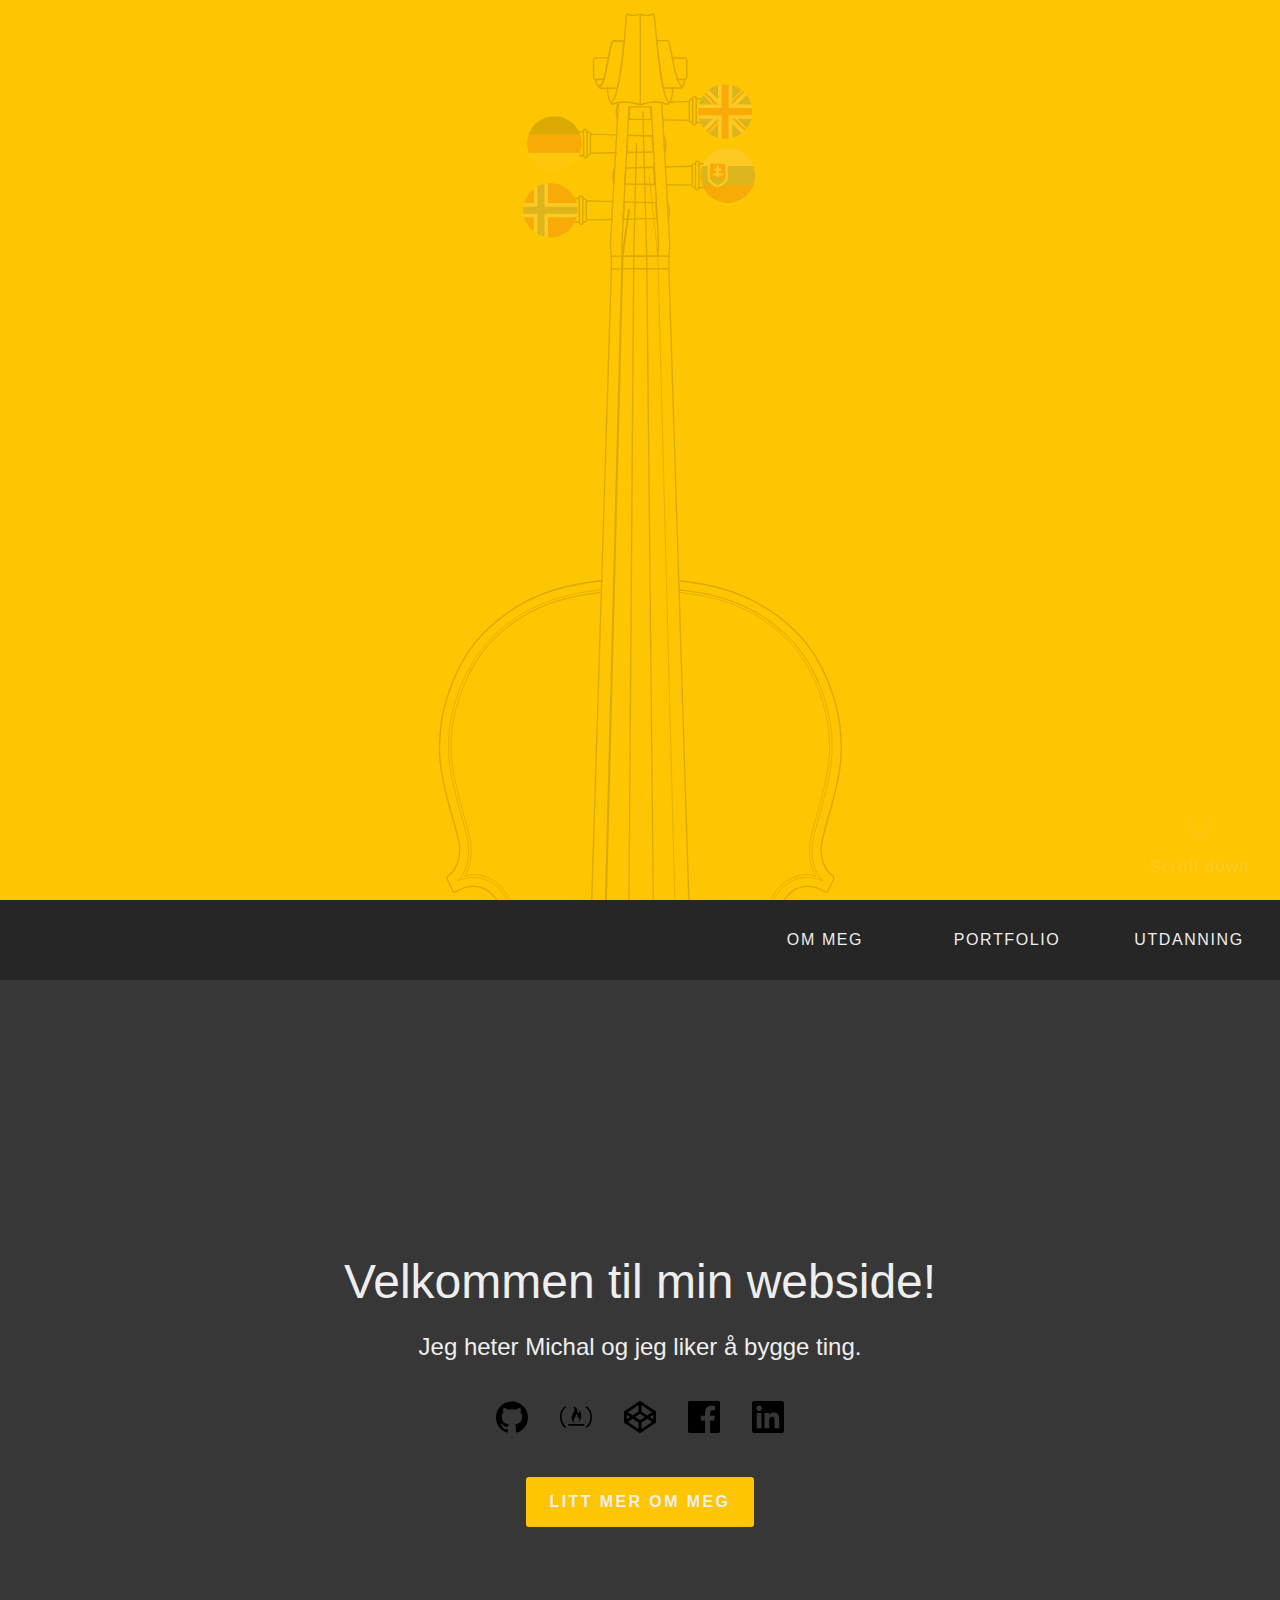
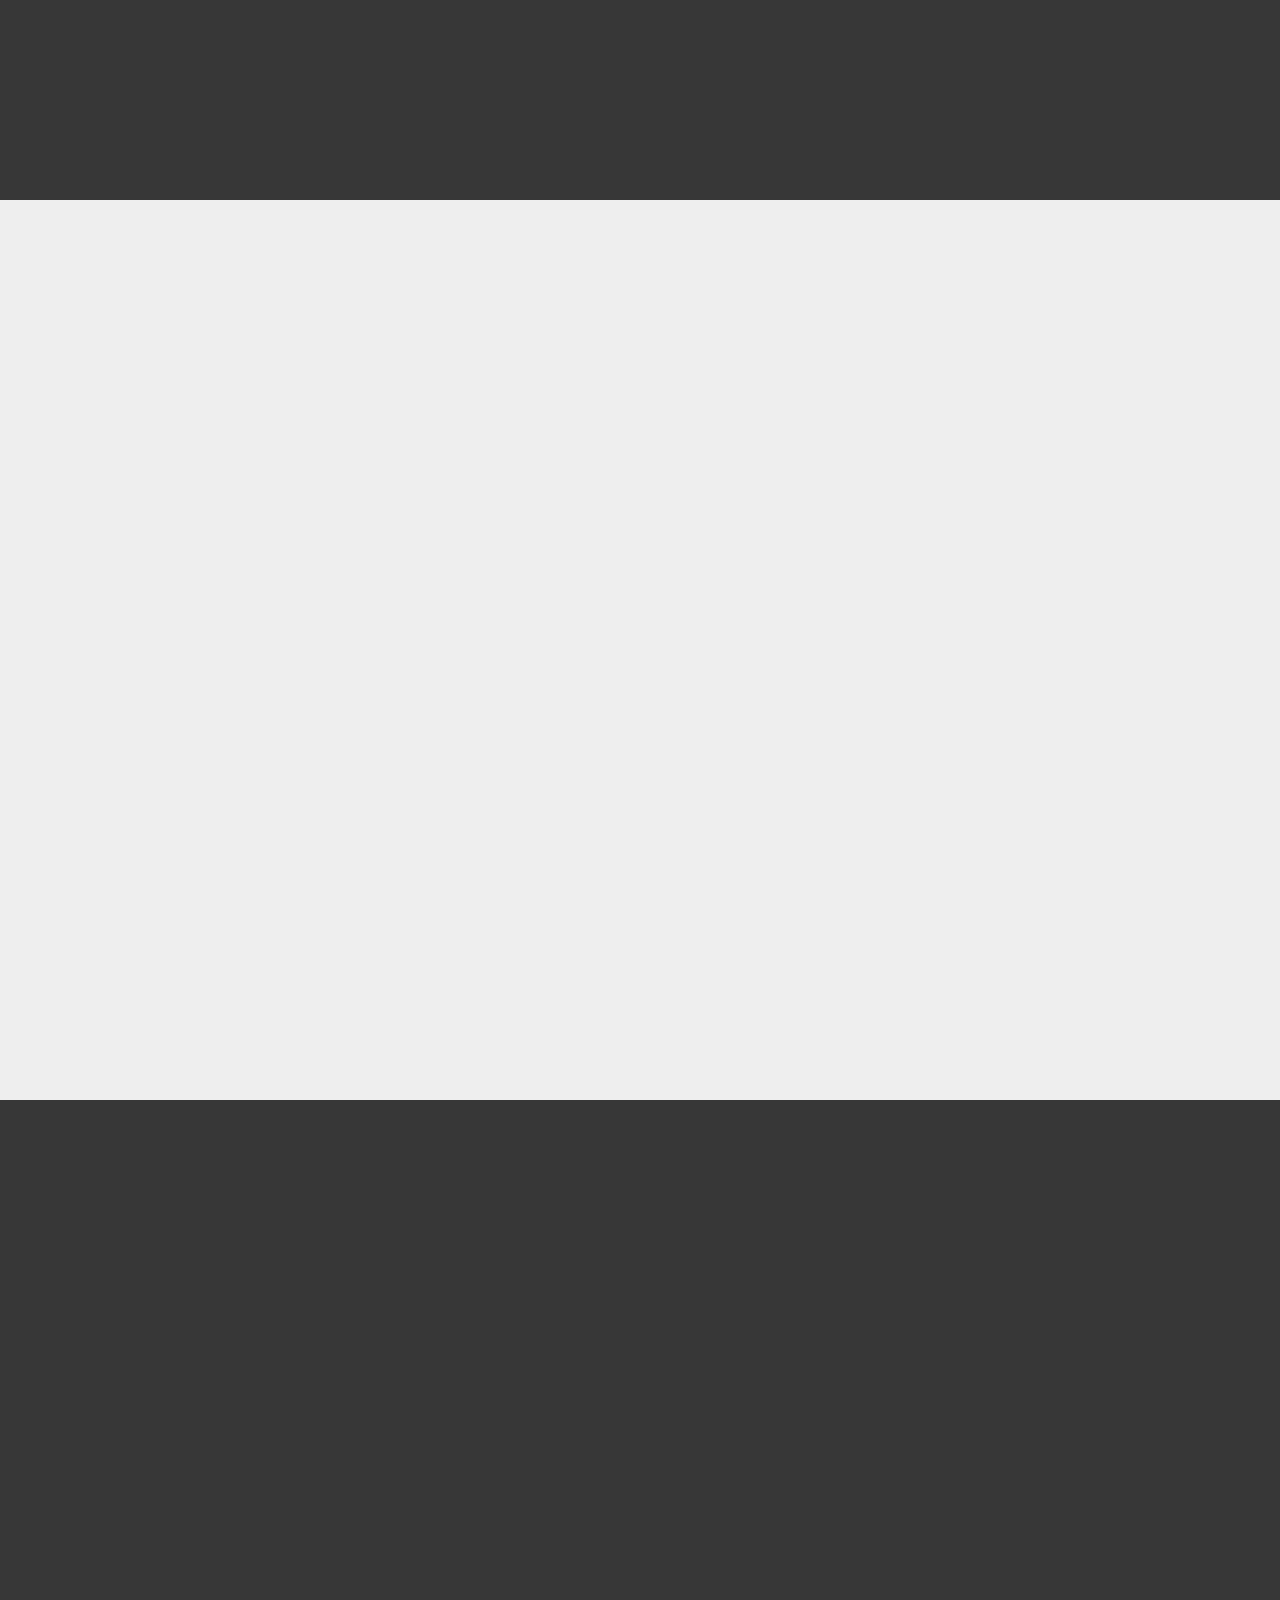
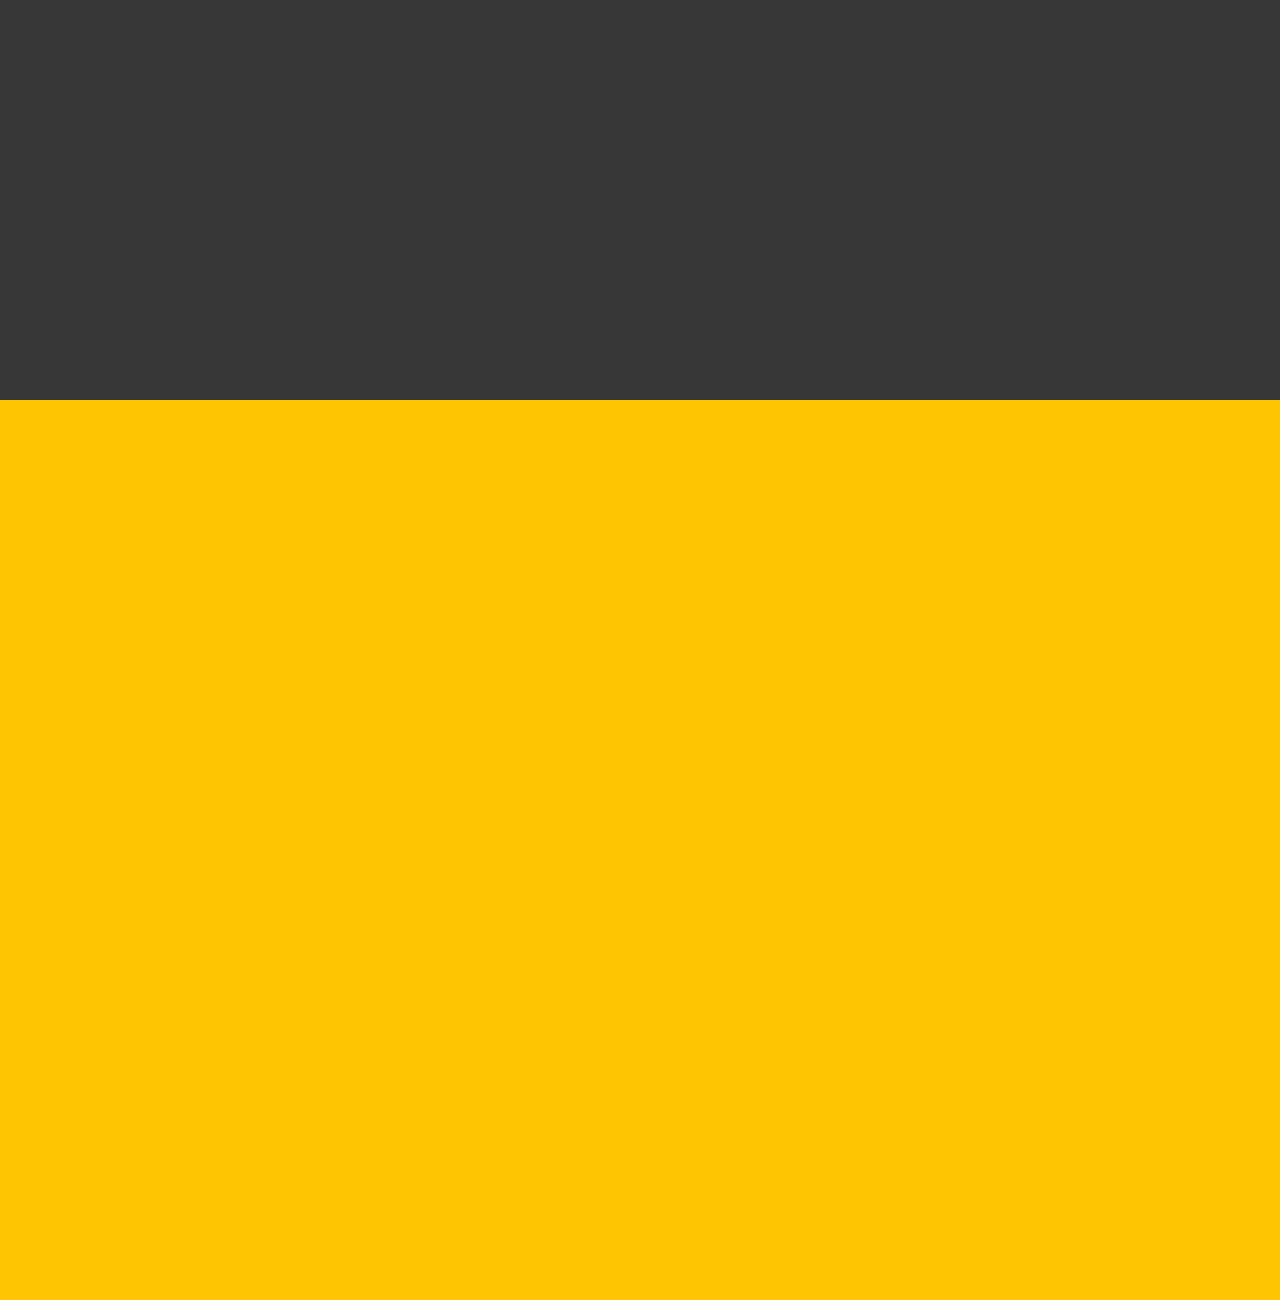
==== commit cc073b03: "Add event listeners to change language" ====
--- a/index.html
+++ b/index.html
@@ -11,297 +11,332 @@
 </head>
 
 <body>
-  <section id="welcome-page" style="display: block;">
+  <section id="welcome-page">
     <div class="container">
       <div class="padding"></div>
       <div class="container-violin">
         <svg xmlns:osb="http://www.openswatchbook.org/uri/2009/osb" xmlns:dc="http://purl.org/dc/elements/1.1/" xmlns:cc="http://creativecommons.org/ns#"
           xmlns:rdf="http://www.w3.org/1999/02/22-rdf-syntax-ns#" xmlns:svg="http://www.w3.org/2000/svg" xmlns="http://www.w3.org/2000/svg"
           xmlns:sodipodi="http://sodipodi.sourceforge.net/DTD/sodipodi-0.dtd" xmlns:inkscape="http://www.inkscape.org/namespaces/inkscape"
-          width="100%" viewBox="0 0 735.19034 2114.5473">
+          width="100%" sodipodi:docname="violin_front.svg" viewBox="0 0 735 2114">
+          <sodipodi:namedview pagecolor="#ffffff" bordercolor="#666666" borderopacity="1" objecttolerance="10" gridtolerance="10" guidetolerance="10"
+            inkscape:pageopacity="0" inkscape:pageshadow="2" inkscape:window-width="1366" inkscape:window-height="706" id="namedview245"
+            showgrid="false" fit-margin-top="20" fit-margin-left="2" fit-margin-right="1" fit-margin-bottom="1" inkscape:zoom="1.18"
+            inkscape:cx="418.10223" inkscape:cy="1820.6578" inkscape:window-x="-8" inkscape:window-y="-8" inkscape:window-maximized="1"
+            inkscape:current-layer="g392" showguides="false" viewbox-height="2093" />
           <defs id="defs72">
             <linearGradient id="linearGradient2630" osb:paint="solid">
-              <stop style="stop-color:#000000;stop-opacity:1;" offset="0" id="stop2628"></stop>
+              <stop style="stop-color:#000000;stop-opacity:1;" offset="0" id="stop2628" />
             </linearGradient>
             <clipPath clipPathUnits="userSpaceOnUse" id="clipPath4136">
               <rect style="fill:none;stroke:none" id="rect4138" width="468.57712" height="564.42242" x="144.2057" y="-879.64539" transform="rotate(0.06699998)"
-                ry="234.28856"></rect>
+                ry="234.28856" />
             </clipPath>
             <clipPath clipPathUnits="userSpaceOnUse" id="clipPath4128">
-              <rect style="fill:none;stroke:none" id="rect4130" width="468.57712" height="564.42242" x="-3604.7029" y="-2552.4089" ry="234.28856"></rect>
+              <rect style="fill:none;stroke:none" id="rect4130" width="468.57712" height="564.42242" x="-3604.7029" y="-2552.4089" ry="234.28856"
+              />
             </clipPath>
             <clipPath clipPathUnits="userSpaceOnUse" id="clipPath4124">
-              <rect style="fill:none;stroke:none" id="rect4126" width="468.57712" height="564.42242" x="-3604.7029" y="-2552.4089" ry="234.28856"></rect>
+              <rect style="fill:none;stroke:none" id="rect4126" width="468.57712" height="564.42242" x="-3604.7029" y="-2552.4089" ry="234.28856"
+              />
             </clipPath>
             <clipPath clipPathUnits="userSpaceOnUse" id="clipPath4120">
-              <rect style="fill:none;stroke:none" id="rect4122" width="468.57712" height="564.42242" x="-3604.7029" y="-2552.4089" ry="234.28856"></rect>
+              <rect style="fill:none;stroke:none" id="rect4122" width="468.57712" height="564.42242" x="-3604.7029" y="-2552.4089" ry="234.28856"
+              />
             </clipPath>
             <clipPath clipPathUnits="userSpaceOnUse" id="clipPath4116">
-              <rect style="fill:none;stroke:none" id="rect4118" width="468.57712" height="564.42242" x="-3604.7029" y="-2552.4089" ry="234.28856"></rect>
+              <rect style="fill:none;stroke:none" id="rect4118" width="468.57712" height="564.42242" x="-3604.7029" y="-2552.4089" ry="234.28856"
+              />
             </clipPath>
             <clipPath clipPathUnits="userSpaceOnUse" id="clipPath4112">
-              <rect style="fill:none;stroke:none" id="rect4114" width="468.57712" height="564.42242" x="-3604.7029" y="-2552.4089" ry="234.28856"></rect>
+              <rect style="fill:none;stroke:none" id="rect4114" width="468.57712" height="564.42242" x="-3604.7029" y="-2552.4089" ry="234.28856"
+              />
             </clipPath>
             <clipPath clipPathUnits="userSpaceOnUse" id="clipPath4108">
-              <rect style="fill:none;stroke:none" id="rect4110" width="468.57712" height="564.42242" x="-3604.7029" y="-2552.4089" ry="234.28856"></rect>
+              <rect style="fill:none;stroke:none" id="rect4110" width="468.57712" height="564.42242" x="-3604.7029" y="-2552.4089" ry="234.28856"
+              />
             </clipPath>
             <clipPath clipPathUnits="userSpaceOnUse" id="clipPath4104">
-              <rect style="fill:none;stroke:none" id="rect4106" width="468.57712" height="564.42242" x="-3604.7029" y="-2552.4089" ry="234.28856"></rect>
+              <rect style="fill:none;stroke:none" id="rect4106" width="468.57712" height="564.42242" x="-3604.7029" y="-2552.4089" ry="234.28856"
+              />
             </clipPath>
             <clipPath clipPathUnits="userSpaceOnUse" id="clipPath4100">
-              <rect style="fill:none;stroke:none" id="rect4102" width="468.57712" height="564.42242" x="-3604.7029" y="-2552.4089" ry="234.28856"></rect>
+              <rect style="fill:none;stroke:none" id="rect4102" width="468.57712" height="564.42242" x="-3604.7029" y="-2552.4089" ry="234.28856"
+              />
             </clipPath>
             <clipPath clipPathUnits="userSpaceOnUse" id="clipPath4096">
-              <rect style="fill:none;stroke:none" id="rect4098" width="468.57712" height="564.42242" x="-3604.7029" y="-2552.4089" ry="234.28856"></rect>
+              <rect style="fill:none;stroke:none" id="rect4098" width="468.57712" height="564.42242" x="-3604.7029" y="-2552.4089" ry="234.28856"
+              />
             </clipPath>
             <clipPath clipPathUnits="userSpaceOnUse" id="clipPath4092">
-              <rect style="fill:none;stroke:none" id="rect4094" width="468.57712" height="564.42242" x="-3604.7029" y="-2552.4089" ry="234.28856"></rect>
+              <rect style="fill:none;stroke:none" id="rect4094" width="468.57712" height="564.42242" x="-3604.7029" y="-2552.4089" ry="234.28856"
+              />
             </clipPath>
             <clipPath clipPathUnits="userSpaceOnUse" id="clipPath4088">
-              <rect style="fill:none;stroke:none" id="rect4090" width="468.57712" height="564.42242" x="-3604.7029" y="-2552.4089" ry="234.28856"></rect>
+              <rect style="fill:none;stroke:none" id="rect4090" width="468.57712" height="564.42242" x="-3604.7029" y="-2552.4089" ry="234.28856"
+              />
             </clipPath>
             <clipPath clipPathUnits="userSpaceOnUse" id="clipPath4084">
-              <rect style="fill:none;stroke:none" id="rect4086" width="468.57712" height="564.42242" x="-3604.7029" y="-2552.4089" ry="234.28856"></rect>
+              <rect style="fill:none;stroke:none" id="rect4086" width="468.57712" height="564.42242" x="-3604.7029" y="-2552.4089" ry="234.28856"
+              />
             </clipPath>
             <clipPath clipPathUnits="userSpaceOnUse" id="clipPath4080">
-              <rect style="fill:none;stroke:none" id="rect4082" width="468.57712" height="564.42242" x="-3604.7029" y="-2552.4089" ry="234.28856"></rect>
+              <rect style="fill:none;stroke:none" id="rect4082" width="468.57712" height="564.42242" x="-3604.7029" y="-2552.4089" ry="234.28856"
+              />
             </clipPath>
             <clipPath clipPathUnits="userSpaceOnUse" id="clipPath4076">
-              <rect style="fill:none;stroke:none" id="rect4078" width="468.57712" height="564.42242" x="-3604.7029" y="-2552.4089" ry="234.28856"></rect>
+              <rect style="fill:none;stroke:none" id="rect4078" width="468.57712" height="564.42242" x="-3604.7029" y="-2552.4089" ry="234.28856"
+              />
             </clipPath>
             <clipPath clipPathUnits="userSpaceOnUse" id="clipPath4068">
               <rect style="fill:none;stroke:none" id="rect4070" width="3158.3469" height="3804.3723" x="-3180.0149" y="-713.97205" transform="rotate(-90)"
-                ry="1579.1735"></rect>
+                ry="1579.1735" />
             </clipPath>
             <clipPath clipPathUnits="userSpaceOnUse" id="clipPath4060">
-              <rect style="fill:none;stroke:none" id="rect4062" width="468.57712" height="564.42242" x="-3604.7029" y="-2552.4089" ry="234.28856"></rect>
+              <rect style="fill:none;stroke:none" id="rect4062" width="468.57712" height="564.42242" x="-3604.7029" y="-2552.4089" ry="234.28856"
+              />
             </clipPath>
             <clipPath clipPathUnits="userSpaceOnUse" id="clipPath4056">
-              <rect style="fill:none;stroke:none" id="rect4058" width="468.57712" height="564.42242" x="-3604.7029" y="-2552.4089" ry="234.28856"></rect>
+              <rect style="fill:none;stroke:none" id="rect4058" width="468.57712" height="564.42242" x="-3604.7029" y="-2552.4089" ry="234.28856"
+              />
             </clipPath>
             <clipPath clipPathUnits="userSpaceOnUse" id="clipPath4052">
-              <rect style="fill:none;stroke:none" id="rect4054" width="468.57712" height="564.42242" x="-3604.7029" y="-2552.4089" ry="234.28856"></rect>
+              <rect style="fill:none;stroke:none" id="rect4054" width="468.57712" height="564.42242" x="-3604.7029" y="-2552.4089" ry="234.28856"
+              />
             </clipPath>
             <clipPath clipPathUnits="userSpaceOnUse" id="clipPath4048">
-              <rect style="fill:none;stroke:none" id="rect4050" width="468.57712" height="564.42242" x="-3604.7029" y="-2552.4089" ry="234.28856"></rect>
+              <rect style="fill:none;stroke:none" id="rect4050" width="468.57712" height="564.42242" x="-3604.7029" y="-2552.4089" ry="234.28856"
+              />
             </clipPath>
             <clipPath clipPathUnits="userSpaceOnUse" id="clipPath4044">
-              <rect style="fill:none;stroke:none" id="rect4046" width="468.57712" height="564.42242" x="-3604.7029" y="-2552.4089" ry="234.28856"></rect>
+              <rect style="fill:none;stroke:none" id="rect4046" width="468.57712" height="564.42242" x="-3604.7029" y="-2552.4089" ry="234.28856"
+              />
             </clipPath>
             <clipPath clipPathUnits="userSpaceOnUse" id="clipPath4040">
-              <rect style="fill:none;stroke:none" id="rect4042" width="468.57712" height="564.42242" x="-3604.7029" y="-2552.4089" ry="234.28856"></rect>
+              <rect style="fill:none;stroke:none" id="rect4042" width="468.57712" height="564.42242" x="-3604.7029" y="-2552.4089" ry="234.28856"
+              />
             </clipPath>
             <clipPath clipPathUnits="userSpaceOnUse" id="clipPath4036">
-              <rect style="fill:none;stroke:none" id="rect4038" width="468.57712" height="564.42242" x="-3604.7029" y="-2552.4089" ry="234.28856"></rect>
+              <rect style="fill:none;stroke:none" id="rect4038" width="468.57712" height="564.42242" x="-3604.7029" y="-2552.4089" ry="234.28856"
+              />
             </clipPath>
             <clipPath clipPathUnits="userSpaceOnUse" id="clipPath4032">
-              <rect style="fill:none;stroke:none" id="rect4034" width="468.57712" height="564.42242" x="-3604.7029" y="-2552.4089" ry="234.28856"></rect>
+              <rect style="fill:none;stroke:none" id="rect4034" width="468.57712" height="564.42242" x="-3604.7029" y="-2552.4089" ry="234.28856"
+              />
             </clipPath>
             <clipPath clipPathUnits="userSpaceOnUse" id="clipPath4024">
               <rect style="fill:none;stroke:none" id="rect4026" width="3158.3469" height="3804.3723" x="-3208.3416" y="-1356.0388" transform="rotate(-90)"
-                ry="1579.1735"></rect>
+                ry="1579.1735" />
             </clipPath>
             <clipPath clipPathUnits="userSpaceOnUse" id="clipPath4016">
-              <rect style="fill:none;stroke:none" id="rect4018" width="468.57712" height="564.42242" x="-3604.7029" y="-2552.4089" ry="234.28856"></rect>
+              <rect style="fill:none;stroke:none" id="rect4018" width="468.57712" height="564.42242" x="-3604.7029" y="-2552.4089" ry="234.28856"
+              />
             </clipPath>
             <clipPath clipPathUnits="userSpaceOnUse" id="clipPath4012">
-              <rect style="fill:none;stroke:none" id="rect4014" width="468.57712" height="564.42242" x="-3604.7029" y="-2552.4089" ry="234.28856"></rect>
+              <rect style="fill:none;stroke:none" id="rect4014" width="468.57712" height="564.42242" x="-3604.7029" y="-2552.4089" ry="234.28856"
+              />
             </clipPath>
             <clipPath clipPathUnits="userSpaceOnUse" id="clipPath4008">
-              <rect style="fill:none;stroke:none" id="rect4010" width="468.57712" height="564.42242" x="-3604.7029" y="-2552.4089" ry="234.28856"></rect>
+              <rect style="fill:none;stroke:none" id="rect4010" width="468.57712" height="564.42242" x="-3604.7029" y="-2552.4089" ry="234.28856"
+              />
             </clipPath>
             <clipPath clipPathUnits="userSpaceOnUse" id="clipPath4004">
-              <rect style="fill:none;stroke:none" id="rect4006" width="468.57712" height="564.42242" x="-3604.7029" y="-2552.4089" ry="234.28856"></rect>
+              <rect style="fill:none;stroke:none" id="rect4006" width="468.57712" height="564.42242" x="-3604.7029" y="-2552.4089" ry="234.28856"
+              />
             </clipPath>
             <clipPath clipPathUnits="userSpaceOnUse" id="clipPath4000">
-              <rect style="fill:none;stroke:none" id="rect4002" width="468.57712" height="564.42242" x="-3604.7029" y="-2552.4089" ry="234.28856"></rect>
+              <rect style="fill:none;stroke:none" id="rect4002" width="468.57712" height="564.42242" x="-3604.7029" y="-2552.4089" ry="234.28856"
+              />
             </clipPath>
             <clipPath clipPathUnits="userSpaceOnUse" id="clipPath3996">
-              <rect style="fill:none;stroke:none" id="rect3998" width="468.57712" height="564.42242" x="-3604.7029" y="-2552.4089" ry="234.28856"></rect>
+              <rect style="fill:none;stroke:none" id="rect3998" width="468.57712" height="564.42242" x="-3604.7029" y="-2552.4089" ry="234.28856"
+              />
             </clipPath>
             <clipPath clipPathUnits="userSpaceOnUse" id="clipPath3992">
-              <rect style="fill:none;stroke:none" id="rect3994" width="468.57712" height="564.42242" x="-3604.7029" y="-2552.4089" ry="234.28856"></rect>
+              <rect style="fill:none;stroke:none" id="rect3994" width="468.57712" height="564.42242" x="-3604.7029" y="-2552.4089" ry="234.28856"
+              />
             </clipPath>
             <clipPath clipPathUnits="userSpaceOnUse" id="clipPath3988">
-              <rect style="fill:none;stroke:none" id="rect3990" width="468.57712" height="564.42242" x="-3604.7029" y="-2552.4089" ry="234.28856"></rect>
+              <rect style="fill:none;stroke:none" id="rect3990" width="468.57712" height="564.42242" x="-3604.7029" y="-2552.4089" ry="234.28856"
+              />
             </clipPath>
           </defs>
           <defs id="defs4781">
             <linearGradient id="linearGradient11173">
-              <stop id="stop11181" offset="0" style="stop-color:#ff0000;stop-opacity:0;"></stop>
-              <stop style="stop-color:#ff0000;stop-opacity:0.76785713;" offset="1" id="stop11177"></stop>
+              <stop id="stop11181" offset="0" style="stop-color:#ff0000;stop-opacity:0;" />
+              <stop style="stop-color:#ff0000;stop-opacity:0.76785713;" offset="1" id="stop11177" />
             </linearGradient>
             <inkscape:path-effect fuse_tolerance="0" vertical_pattern="false" prop_units="false" tang_offset="0" normal_offset="0" spacing="0"
-              scale_y_rel="true" prop_scale="0.09" copytype="single_stretched" pattern="M 0,0 V 10 L 10,5 Z" is_visible="true"
-              id="path-effect8081" effect="skeletal"></inkscape:path-effect>
+              scale_y_rel="true" prop_scale="0.09" copytype="single_stretched" pattern="M 0,0 V 10 L 10,5 Z" is_visible="true" id="path-effect8081"
+              effect="skeletal" />
             <inkscape:path-effect effect="skeletal" id="path-effect8085" is_visible="true" pattern="m 630.8125,0 v 10 l 10,-5 z" copytype="single_stretched"
               prop_scale="0.09" scale_y_rel="true" spacing="0" normal_offset="0" tang_offset="0" prop_units="false" vertical_pattern="false"
-              fuse_tolerance="0"></inkscape:path-effect>
+              fuse_tolerance="0" />
             <inkscape:path-effect fuse_tolerance="0" vertical_pattern="false" prop_units="false" tang_offset="0" normal_offset="0" spacing="0"
-              scale_y_rel="true" prop_scale="0.09" copytype="single_stretched" pattern="m 585.20411,-289.01561 v 10 l 10,-5 z"
-              is_visible="true" id="path-effect8089" effect="skeletal"></inkscape:path-effect>
+              scale_y_rel="true" prop_scale="0.09" copytype="single_stretched" pattern="m 585.20411,-289.01561 v 10 l 10,-5 z" is_visible="true"
+              id="path-effect8089" effect="skeletal" />
             <inkscape:path-effect effect="skeletal" id="path-effect8093" is_visible="true" pattern="m 44.938945,-288.92722 v 10 l 10,-5 z"
-              copytype="single_stretched" prop_scale="0.09" scale_y_rel="true" spacing="0" normal_offset="0" tang_offset="0"
-              prop_units="false" vertical_pattern="false" fuse_tolerance="0"></inkscape:path-effect>
+              copytype="single_stretched" prop_scale="0.09" scale_y_rel="true" spacing="0" normal_offset="0" tang_offset="0" prop_units="false"
+              vertical_pattern="false" fuse_tolerance="0" />
             <clipPath clipPathUnits="userSpaceOnUse" id="clipPath56453">
               <rect style="fill:none;stroke:#fe0000;stroke-width:0.99921262;stroke-linecap:butt;stroke-linejoin:miter;stroke-miterlimit:4;stroke-dasharray:3.99685039, 0.9992126;stroke-dashoffset:0;stroke-opacity:1"
-                id="rect56455" width="579.41205" height="1050.0001" x="109.65182" y="-60.290649"></rect>
+                id="rect56455" width="579.41205" height="1050.0001" x="109.65182" y="-60.290649" />
             </clipPath>
             <clipPath clipPathUnits="userSpaceOnUse" id="clipPath56449">
               <rect style="fill:none;stroke:#fe0000;stroke-width:1.15125358;stroke-linecap:butt;stroke-linejoin:miter;stroke-miterlimit:4;stroke-dasharray:4.60501429, 1.15125358;stroke-dashoffset:0;stroke-opacity:1"
-                id="rect56451" width="667.57587" height="1209.7689" x="44.105431" y="-427.78043" transform="rotate(4.6823379)"></rect>
+                id="rect56451" width="667.57587" height="1209.7689" x="44.105431" y="-427.78043" transform="rotate(4.6823379)" />
             </clipPath>
             <clipPath clipPathUnits="userSpaceOnUse" id="clipPath56445">
               <rect style="fill:none;stroke:#fe0000;stroke-width:0.99921262;stroke-linecap:butt;stroke-linejoin:miter;stroke-miterlimit:4;stroke-dasharray:3.99685042, 0.99921261;stroke-dashoffset:0;stroke-opacity:1"
-                id="rect56447" width="579.41205" height="1050.0001" x="112.01433" y="-857.46588" transform="rotate(0.06699998)"></rect>
+                id="rect56447" width="579.41205" height="1050.0001" x="112.01433" y="-857.46588" transform="rotate(0.06699998)" />
             </clipPath>
             <clipPath clipPathUnits="userSpaceOnUse" id="clipPath56441">
               <rect style="fill:none;stroke:#fe0000;stroke-width:0.99921262;stroke-linecap:butt;stroke-linejoin:miter;stroke-miterlimit:4;stroke-dasharray:3.99685039, 0.9992126;stroke-dashoffset:0;stroke-opacity:1"
-                id="rect56443" width="579.41205" height="1050.0001" x="-228.70879" y="-2204.7266"></rect>
+                id="rect56443" width="579.41205" height="1050.0001" x="-228.70879" y="-2204.7266" />
             </clipPath>
             <clipPath clipPathUnits="userSpaceOnUse" id="clipPath56437">
               <rect style="fill:none;stroke:#fe0000;stroke-width:0.99921262;stroke-linecap:butt;stroke-linejoin:miter;stroke-miterlimit:4;stroke-dasharray:3.99685039, 0.9992126;stroke-dashoffset:0;stroke-opacity:1"
-                id="rect56439" width="579.41205" height="1050.0001" x="-228.70879" y="-2204.7266"></rect>
+                id="rect56439" width="579.41205" height="1050.0001" x="-228.70879" y="-2204.7266" />
             </clipPath>
             <clipPath clipPathUnits="userSpaceOnUse" id="clipPath56433">
               <rect style="fill:none;stroke:#fe0000;stroke-width:0.99921262;stroke-linecap:butt;stroke-linejoin:miter;stroke-miterlimit:4;stroke-dasharray:3.99685039, 0.9992126;stroke-dashoffset:0;stroke-opacity:1"
-                id="rect56435" width="579.41205" height="1050.0001" x="-228.70879" y="-2204.7266"></rect>
+                id="rect56435" width="579.41205" height="1050.0001" x="-228.70879" y="-2204.7266" />
             </clipPath>
             <clipPath clipPathUnits="userSpaceOnUse" id="clipPath56429">
               <rect style="fill:none;stroke:#fe0000;stroke-width:0.99921262;stroke-linecap:butt;stroke-linejoin:miter;stroke-miterlimit:4;stroke-dasharray:3.99685039, 0.9992126;stroke-dashoffset:0;stroke-opacity:1"
-                id="rect56431" width="579.41205" height="1050.0001" x="-228.70879" y="-2204.7266"></rect>
+                id="rect56431" width="579.41205" height="1050.0001" x="-228.70879" y="-2204.7266" />
             </clipPath>
             <clipPath clipPathUnits="userSpaceOnUse" id="clipPath56425">
               <rect style="fill:none;stroke:#fe0000;stroke-width:0.99921262;stroke-linecap:butt;stroke-linejoin:miter;stroke-miterlimit:4;stroke-dasharray:3.99685039, 0.9992126;stroke-dashoffset:0;stroke-opacity:1"
-                id="rect56427" width="579.41205" height="1050.0001" x="-228.70879" y="-2204.7266"></rect>
+                id="rect56427" width="579.41205" height="1050.0001" x="-228.70879" y="-2204.7266" />
             </clipPath>
             <clipPath clipPathUnits="userSpaceOnUse" id="clipPath56421">
               <rect style="fill:none;stroke:#fe0000;stroke-width:0.99921262;stroke-linecap:butt;stroke-linejoin:miter;stroke-miterlimit:4;stroke-dasharray:3.99685039, 0.9992126;stroke-dashoffset:0;stroke-opacity:1"
-                id="rect56423" width="579.41205" height="1050.0001" x="-228.70879" y="-2204.7266"></rect>
+                id="rect56423" width="579.41205" height="1050.0001" x="-228.70879" y="-2204.7266" />
             </clipPath>
             <clipPath clipPathUnits="userSpaceOnUse" id="clipPath56417">
               <rect style="fill:none;stroke:#fe0000;stroke-width:0.99921262;stroke-linecap:butt;stroke-linejoin:miter;stroke-miterlimit:4;stroke-dasharray:3.99685039, 0.9992126;stroke-dashoffset:0;stroke-opacity:1"
-                id="rect56419" width="579.41205" height="1050.0001" x="-228.70879" y="-2204.7266"></rect>
+                id="rect56419" width="579.41205" height="1050.0001" x="-228.70879" y="-2204.7266" />
             </clipPath>
             <clipPath clipPathUnits="userSpaceOnUse" id="clipPath56413">
               <rect style="fill:none;stroke:#fe0000;stroke-width:0.99921262;stroke-linecap:butt;stroke-linejoin:miter;stroke-miterlimit:4;stroke-dasharray:3.99685039, 0.9992126;stroke-dashoffset:0;stroke-opacity:1"
-                id="rect56415" width="579.41205" height="1050.0001" x="-228.70879" y="-2204.7266"></rect>
+                id="rect56415" width="579.41205" height="1050.0001" x="-228.70879" y="-2204.7266" />
             </clipPath>
             <clipPath clipPathUnits="userSpaceOnUse" id="clipPath56409">
               <rect style="fill:none;stroke:#fe0000;stroke-width:0.99921262;stroke-linecap:butt;stroke-linejoin:miter;stroke-miterlimit:4;stroke-dasharray:3.99685039, 0.9992126;stroke-dashoffset:0;stroke-opacity:1"
-                id="rect56411" width="579.41205" height="1050.0001" x="-228.70879" y="-2204.7266"></rect>
+                id="rect56411" width="579.41205" height="1050.0001" x="-228.70879" y="-2204.7266" />
             </clipPath>
             <clipPath clipPathUnits="userSpaceOnUse" id="clipPath56405">
               <rect style="fill:none;stroke:#fe0000;stroke-width:0.99921262;stroke-linecap:butt;stroke-linejoin:miter;stroke-miterlimit:4;stroke-dasharray:3.99685039, 0.9992126;stroke-dashoffset:0;stroke-opacity:1"
-                id="rect56407" width="579.41205" height="1050.0001" x="-228.70879" y="-2204.7266"></rect>
+                id="rect56407" width="579.41205" height="1050.0001" x="-228.70879" y="-2204.7266" />
             </clipPath>
             <clipPath clipPathUnits="userSpaceOnUse" id="clipPath56401">
               <rect style="fill:none;stroke:#fe0000;stroke-width:0.99921262;stroke-linecap:butt;stroke-linejoin:miter;stroke-miterlimit:4;stroke-dasharray:3.99685039, 0.9992126;stroke-dashoffset:0;stroke-opacity:1"
-                id="rect56403" width="579.41205" height="1050.0001" x="-228.70879" y="-2204.7266"></rect>
+                id="rect56403" width="579.41205" height="1050.0001" x="-228.70879" y="-2204.7266" />
             </clipPath>
             <clipPath clipPathUnits="userSpaceOnUse" id="clipPath56397">
               <rect style="fill:none;stroke:#fe0000;stroke-width:0.99921262;stroke-linecap:butt;stroke-linejoin:miter;stroke-miterlimit:4;stroke-dasharray:3.99685039, 0.9992126;stroke-dashoffset:0;stroke-opacity:1"
-                id="rect56399" width="579.41205" height="1050.0001" x="-228.70879" y="-2204.7266"></rect>
+                id="rect56399" width="579.41205" height="1050.0001" x="-228.70879" y="-2204.7266" />
             </clipPath>
             <clipPath clipPathUnits="userSpaceOnUse" id="clipPath56393">
               <rect style="fill:none;stroke:#fe0000;stroke-width:0.99921262;stroke-linecap:butt;stroke-linejoin:miter;stroke-miterlimit:4;stroke-dasharray:3.99685039, 0.9992126;stroke-dashoffset:0;stroke-opacity:1"
-                id="rect56395" width="579.41205" height="1050.0001" x="-228.70879" y="-2204.7266"></rect>
+                id="rect56395" width="579.41205" height="1050.0001" x="-228.70879" y="-2204.7266" />
             </clipPath>
             <clipPath clipPathUnits="userSpaceOnUse" id="clipPath56389">
               <rect style="fill:none;stroke:#fe0000;stroke-width:0.99921262;stroke-linecap:butt;stroke-linejoin:miter;stroke-miterlimit:4;stroke-dasharray:3.99685039, 0.9992126;stroke-dashoffset:0;stroke-opacity:1"
-                id="rect56391" width="579.41205" height="1050.0001" x="-228.70879" y="-2204.7266"></rect>
+                id="rect56391" width="579.41205" height="1050.0001" x="-228.70879" y="-2204.7266" />
             </clipPath>
             <clipPath clipPathUnits="userSpaceOnUse" id="clipPath56385">
               <rect style="fill:none;stroke:#fe0000;stroke-width:0.99921262;stroke-linecap:butt;stroke-linejoin:miter;stroke-miterlimit:4;stroke-dasharray:3.99685039, 0.9992126;stroke-dashoffset:0;stroke-opacity:1"
-                id="rect56387" width="579.41205" height="1050.0001" x="-228.70879" y="-2204.7266"></rect>
+                id="rect56387" width="579.41205" height="1050.0001" x="-228.70879" y="-2204.7266" />
             </clipPath>
             <clipPath clipPathUnits="userSpaceOnUse" id="clipPath56381">
               <rect style="fill:none;stroke:#fe0000;stroke-width:0.99921262;stroke-linecap:butt;stroke-linejoin:miter;stroke-miterlimit:4;stroke-dasharray:3.99685039, 0.9992126;stroke-dashoffset:0;stroke-opacity:1"
-                id="rect56383" width="579.41205" height="1050.0001" x="-228.70879" y="-2204.7266"></rect>
+                id="rect56383" width="579.41205" height="1050.0001" x="-228.70879" y="-2204.7266" />
             </clipPath>
             <clipPath clipPathUnits="userSpaceOnUse" id="clipPath56377">
               <rect style="fill:none;stroke:#fe0000;stroke-width:0.99921262;stroke-linecap:butt;stroke-linejoin:miter;stroke-miterlimit:4;stroke-dasharray:3.99685039, 0.9992126;stroke-dashoffset:0;stroke-opacity:1"
-                id="rect56379" width="579.41205" height="1050.0001" x="-228.70879" y="-2204.7266"></rect>
+                id="rect56379" width="579.41205" height="1050.0001" x="-228.70879" y="-2204.7266" />
             </clipPath>
             <clipPath clipPathUnits="userSpaceOnUse" id="clipPath56373">
               <rect style="fill:none;stroke:#fe0000;stroke-width:0.99921262;stroke-linecap:butt;stroke-linejoin:miter;stroke-miterlimit:4;stroke-dasharray:3.99685039, 0.9992126;stroke-dashoffset:0;stroke-opacity:1"
-                id="rect56375" width="579.41205" height="1050.0001" x="-228.70879" y="-2204.7266"></rect>
+                id="rect56375" width="579.41205" height="1050.0001" x="-228.70879" y="-2204.7266" />
             </clipPath>
             <clipPath clipPathUnits="userSpaceOnUse" id="clipPath56369">
               <rect style="fill:none;stroke:#fe0000;stroke-width:0.99921262;stroke-linecap:butt;stroke-linejoin:miter;stroke-miterlimit:4;stroke-dasharray:3.99685039, 0.9992126;stroke-dashoffset:0;stroke-opacity:1"
-                id="rect56371" width="579.41205" height="1050.0001" x="-228.70879" y="-2204.7266"></rect>
+                id="rect56371" width="579.41205" height="1050.0001" x="-228.70879" y="-2204.7266" />
             </clipPath>
             <clipPath clipPathUnits="userSpaceOnUse" id="clipPath56365">
               <rect style="fill:none;stroke:#fe0000;stroke-width:0.99921262;stroke-linecap:butt;stroke-linejoin:miter;stroke-miterlimit:4;stroke-dasharray:3.99685039, 0.9992126;stroke-dashoffset:0;stroke-opacity:1"
-                id="rect56367" width="579.41205" height="1050.0001" x="-228.70879" y="-2204.7266"></rect>
+                id="rect56367" width="579.41205" height="1050.0001" x="-228.70879" y="-2204.7266" />
             </clipPath>
             <clipPath clipPathUnits="userSpaceOnUse" id="clipPath56361">
               <rect style="fill:none;stroke:#fe0000;stroke-width:0.99921262;stroke-linecap:butt;stroke-linejoin:miter;stroke-miterlimit:4;stroke-dasharray:3.99685039, 0.9992126;stroke-dashoffset:0;stroke-opacity:1"
-                id="rect56363" width="579.41205" height="1050.0001" x="-228.70879" y="-2204.7266"></rect>
+                id="rect56363" width="579.41205" height="1050.0001" x="-228.70879" y="-2204.7266" />
             </clipPath>
             <clipPath clipPathUnits="userSpaceOnUse" id="clipPath56353">
               <rect style="fill:none;stroke:#fe0000;stroke-width:0.99921262;stroke-linecap:butt;stroke-linejoin:miter;stroke-miterlimit:4;stroke-dasharray:3.99685039, 0.9992126;stroke-dashoffset:0;stroke-opacity:1"
-                id="rect56355" width="579.41205" height="1050.0001" x="-555.6933" y="-2621.783"></rect>
+                id="rect56355" width="579.41205" height="1050.0001" x="-555.6933" y="-2621.783" />
             </clipPath>
             <clipPath clipPathUnits="userSpaceOnUse" id="clipPath56349">
               <rect style="fill:none;stroke:#fe0000;stroke-width:0.99921262;stroke-linecap:butt;stroke-linejoin:miter;stroke-miterlimit:4;stroke-dasharray:3.99685039, 0.9992126;stroke-dashoffset:0;stroke-opacity:1"
-                id="rect56351" width="579.41205" height="1050.0001" x="-228.70879" y="-2204.7266"></rect>
+                id="rect56351" width="579.41205" height="1050.0001" x="-228.70879" y="-2204.7266" />
             </clipPath>
             <clipPath clipPathUnits="userSpaceOnUse" id="clipPath56341">
               <rect style="fill:none;stroke:#fe0000;stroke-width:0.99921262;stroke-linecap:butt;stroke-linejoin:miter;stroke-miterlimit:4;stroke-dasharray:3.99685039, 0.9992126;stroke-dashoffset:0;stroke-opacity:1"
-                id="rect56343" width="579.41205" height="1050.0001" x="-228.70879" y="-2204.7266"></rect>
+                id="rect56343" width="579.41205" height="1050.0001" x="-228.70879" y="-2204.7266" />
             </clipPath>
             <clipPath clipPathUnits="userSpaceOnUse" id="clipPath56337">
               <rect style="fill:none;stroke:#fe0000;stroke-width:0.99921262;stroke-linecap:butt;stroke-linejoin:miter;stroke-miterlimit:4;stroke-dasharray:3.99685039, 0.9992126;stroke-dashoffset:0;stroke-opacity:1"
-                id="rect56339" width="579.41205" height="1050.0001" x="-228.70879" y="-2204.7266"></rect>
+                id="rect56339" width="579.41205" height="1050.0001" x="-228.70879" y="-2204.7266" />
             </clipPath>
             <clipPath clipPathUnits="userSpaceOnUse" id="clipPath56333">
               <rect style="fill:none;stroke:#fe0000;stroke-width:0.99921262;stroke-linecap:butt;stroke-linejoin:miter;stroke-miterlimit:4;stroke-dasharray:3.99685039, 0.9992126;stroke-dashoffset:0;stroke-opacity:1"
-                id="rect56335" width="579.41205" height="1050.0001" x="-228.70879" y="-2204.7266"></rect>
+                id="rect56335" width="579.41205" height="1050.0001" x="-228.70879" y="-2204.7266" />
             </clipPath>
             <clipPath clipPathUnits="userSpaceOnUse" id="clipPath56329">
               <rect style="fill:none;stroke:#fe0000;stroke-width:0.99921262;stroke-linecap:butt;stroke-linejoin:miter;stroke-miterlimit:4;stroke-dasharray:3.99685039, 0.9992126;stroke-dashoffset:0;stroke-opacity:1"
-                id="rect56331" width="579.41205" height="1050.0001" x="-228.70879" y="-2204.7266"></rect>
+                id="rect56331" width="579.41205" height="1050.0001" x="-228.70879" y="-2204.7266" />
             </clipPath>
             <clipPath clipPathUnits="userSpaceOnUse" id="clipPath56325">
               <rect style="fill:none;stroke:#fe0000;stroke-width:0.99921262;stroke-linecap:butt;stroke-linejoin:miter;stroke-miterlimit:4;stroke-dasharray:3.99685039, 0.9992126;stroke-dashoffset:0;stroke-opacity:1"
-                id="rect56327" width="579.41205" height="1050.0001" x="109.65182" y="-62.290649"></rect>
+                id="rect56327" width="579.41205" height="1050.0001" x="109.65182" y="-62.290649" />
             </clipPath>
             <inkscape:path-effect fuse_tolerance="0" vertical_pattern="false" prop_units="false" tang_offset="0" normal_offset="0" spacing="0"
-              scale_y_rel="true" prop_scale="0.09" copytype="single_stretched" pattern="M 0,0 V 10 L 10,5 Z" is_visible="true"
-              id="path-effect8081-5" effect="skeletal"></inkscape:path-effect>
+              scale_y_rel="true" prop_scale="0.09" copytype="single_stretched" pattern="M 0,0 V 10 L 10,5 Z" is_visible="true" id="path-effect8081-5"
+              effect="skeletal" />
             <inkscape:path-effect effect="skeletal" id="path-effect8085-0" is_visible="true" pattern="m 630.8125,0 v 10 l 10,-5 z" copytype="single_stretched"
               prop_scale="0.09" scale_y_rel="true" spacing="0" normal_offset="0" tang_offset="0" prop_units="false" vertical_pattern="false"
-              fuse_tolerance="0"></inkscape:path-effect>
+              fuse_tolerance="0" />
             <inkscape:path-effect fuse_tolerance="0" vertical_pattern="false" prop_units="false" tang_offset="0" normal_offset="0" spacing="0"
-              scale_y_rel="true" prop_scale="0.09" copytype="single_stretched" pattern="m 585.20411,-289.01561 v 10 l 10,-5 z"
-              is_visible="true" id="path-effect8089-6" effect="skeletal"></inkscape:path-effect>
+              scale_y_rel="true" prop_scale="0.09" copytype="single_stretched" pattern="m 585.20411,-289.01561 v 10 l 10,-5 z" is_visible="true"
+              id="path-effect8089-6" effect="skeletal" />
             <inkscape:path-effect effect="skeletal" id="path-effect8093-6" is_visible="true" pattern="m 44.938945,-288.92722 v 10 l 10,-5 z"
-              copytype="single_stretched" prop_scale="0.09" scale_y_rel="true" spacing="0" normal_offset="0" tang_offset="0"
-              prop_units="false" vertical_pattern="false" fuse_tolerance="0"></inkscape:path-effect>
+              copytype="single_stretched" prop_scale="0.09" scale_y_rel="true" spacing="0" normal_offset="0" tang_offset="0" prop_units="false"
+              vertical_pattern="false" fuse_tolerance="0" />
             <clipPath clipPathUnits="userSpaceOnUse" id="clipPath56321">
               <rect style="fill:none;stroke:#fe0000;stroke-width:0.99921262;stroke-linecap:butt;stroke-linejoin:miter;stroke-miterlimit:4;stroke-dasharray:3.99685039, 0.9992126;stroke-dashoffset:0;stroke-opacity:1"
-                id="rect56323" width="579.41205" height="1050.0001" x="-228.70879" y="-2204.7266"></rect>
+                id="rect56323" width="579.41205" height="1050.0001" x="-228.70879" y="-2204.7266" />
             </clipPath>
             <clipPath clipPathUnits="userSpaceOnUse" id="clipPath56317">
               <rect style="fill:none;stroke:#fe0000;stroke-width:1.01547885;stroke-linecap:butt;stroke-linejoin:miter;stroke-miterlimit:4;stroke-dasharray:4.06191508, 1.01547877;stroke-dashoffset:0;stroke-opacity:1"
-                id="rect56319" width="588.8443" height="1067.093" x="-255.1288" y="-1760.0645" transform="scale(-1)"></rect>
+                id="rect56319" width="588.8443" height="1067.093" x="-255.1288" y="-1760.0645" transform="scale(-1)" />
             </clipPath>
             <clipPath clipPathUnits="userSpaceOnUse" id="clipPath56313">
               <rect style="fill:none;stroke:#fe0000;stroke-width:1.01547885;stroke-linecap:butt;stroke-linejoin:miter;stroke-miterlimit:4;stroke-dasharray:4.06191508, 1.01547877;stroke-dashoffset:0;stroke-opacity:1"
-                id="rect56315" width="588.8443" height="1067.093" x="-205.09848" y="-1406.2457" transform="scale(-1)"></rect>
+                id="rect56315" width="588.8443" height="1067.093" x="-205.09848" y="-1406.2457" transform="scale(-1)" />
             </clipPath>
             <clipPath clipPathUnits="userSpaceOnUse" id="clipPath56309">
               <rect style="fill:none;stroke:#fe0000;stroke-width:0.99921262;stroke-linecap:butt;stroke-linejoin:miter;stroke-miterlimit:4;stroke-dasharray:3.99685039, 0.9992126;stroke-dashoffset:0;stroke-opacity:1"
-                id="rect56311" width="579.41205" height="1050.0001" x="-228.70879" y="-2204.7266"></rect>
+                id="rect56311" width="579.41205" height="1050.0001" x="-228.70879" y="-2204.7266" />
             </clipPath>
             <clipPath clipPathUnits="userSpaceOnUse" id="clipPath56305">
               <rect style="fill:none;stroke:#fe0000;stroke-width:0.99921262;stroke-linecap:butt;stroke-linejoin:miter;stroke-miterlimit:4;stroke-dasharray:3.99685039, 0.9992126;stroke-dashoffset:0;stroke-opacity:1"
-                id="rect56307" width="579.41205" height="1050.0001" x="-228.70879" y="-2204.7266"></rect>
+                id="rect56307" width="579.41205" height="1050.0001" x="-228.70879" y="-2204.7266" />
             </clipPath>
             <clipPath clipPathUnits="userSpaceOnUse" id="clipPath56357">
               <rect style="fill:none;stroke:#fe0000;stroke-width:0.99921262;stroke-linecap:butt;stroke-linejoin:miter;stroke-miterlimit:4;stroke-dasharray:3.99685039, 0.9992126;stroke-dashoffset:0;stroke-opacity:1"
-                id="rect56359" width="579.41205" height="1050.0001" x="-228.70879" y="-2204.7266"></rect>
+                id="rect56359" width="579.41205" height="1050.0001" x="-228.70879" y="-2204.7266" />
             </clipPath>
           </defs>
           <g inkscape:label="Layer 1" inkscape:groupmode="layer" id="layer1" transform="translate(252.68617,2728.2008)">
@@ -310,327 +345,349 @@
                 <g id="g9303">
                   <path style="display:inline;fill:none;stroke:#000000;stroke-width:0.87053728;stroke-linecap:round;stroke-linejoin:round;stroke-miterlimit:4;stroke-dasharray:none;stroke-dashoffset:0;stroke-opacity:1"
                     d="m 260.99251,1405.0049 12.88491,15.0039 c -6.33974,5.397 -6.91986,11.7233 -3.91811,17.7654 2.79858,4.7279 9.39378,6.1777 14.58215,3.3698 14.90229,-8.6016 2.97205,-29.2657 -8.32413,-35.8434 -12.46952,-7.671 -23.48465,-2.9727 -32.06999,2.2816 -32.57131,21.0958 -31.29905,53.0495 -36.53204,111.7787 l -3.80143,2.2686 3.46803,2.8209 c -1.81268,50.3552 -7.19548,108.8638 -47.31312,118.9301 l -13.70647,-17.533 c 6.63203,-1.8678 11.01697,-7.1683 12.24781,-13.0208 1.58418,-12.036 -9.34214,-23.7985 -23.61721,-18.9647 -14.27507,4.8337 -12.70367,27.7181 -1.47322,39.9927 11.23043,12.2746 28.2174,15.8516 42.3734,10.8362 41.92159,-16.3793 51.61678,-67.3469 52.89911,-111.1003 l 3.68819,-2.1338 -3.4807,-3.4122 c 2.6751,-40.5983 -4.97189,-105.0606 32.09282,-123.0397 z"
-                    id="path4014-8" sodipodi:nodetypes="cccccccccccczzccccc" inkscape:connector-curvature="0"></path>
+                    id="path4014-8" sodipodi:nodetypes="cccccccccccczzccccc" inkscape:connector-curvature="0" />
                   <path inkscape:connector-curvature="0" sodipodi:nodetypes="cccccccccccczzccccc" id="path9259" d="m 471.64562,1405.0049 -12.88491,15.0039 c 6.33974,5.397 6.91986,11.7233 3.91811,17.7654 -2.79858,4.7279 -9.39378,6.1777 -14.58215,3.3698 -14.90229,-8.6016 -2.97205,-29.2657 8.32413,-35.8434 12.46952,-7.671 23.48465,-2.9727 32.06999,2.2816 32.57131,21.0958 31.29905,53.0495 36.53204,111.7787 l 3.80143,2.2686 -3.46803,2.8209 c 1.81268,50.3552 7.19548,108.8638 47.31312,118.9301 l 13.70647,-17.533 c -6.63203,-1.8678 -11.01697,-7.1683 -12.24781,-13.0208 -1.58418,-12.036 9.34214,-23.7985 23.61721,-18.9647 14.27507,4.8337 12.70367,27.7181 1.47322,39.9927 -11.23043,12.2746 -28.2174,15.8516 -42.3734,10.8362 -41.92159,-16.3793 -51.61678,-67.3469 -52.89911,-111.1003 l -3.68819,-2.1338 3.4807,-3.4122 c -2.6751,-40.5983 4.97189,-105.0606 -32.09282,-123.0397 z"
-                    style="display:inline;fill:none;stroke:#000000;stroke-width:0.87053728;stroke-linecap:round;stroke-linejoin:round;stroke-miterlimit:4;stroke-dasharray:none;stroke-dashoffset:0;stroke-opacity:1"></path>
+                    style="display:inline;fill:none;stroke:#000000;stroke-width:0.87053728;stroke-linecap:round;stroke-linejoin:round;stroke-miterlimit:4;stroke-dasharray:none;stroke-dashoffset:0;stroke-opacity:1"
+                  />
                 </g>
                 <path style="fill:#ffffff;fill-opacity:1;stroke:#000000;stroke-width:0.99921262;stroke-linecap:round;stroke-linejoin:bevel;stroke-miterlimit:4;stroke-dasharray:none;stroke-dashoffset:0;stroke-opacity:1"
-                  d="m 347.83988,1531.1584 h 36.7647" id="path8367" inkscape:connector-curvature="0" sodipodi:nodetypes="cc"></path>
+                  d="m 347.83988,1531.1584 h 36.7647" id="path8367" inkscape:connector-curvature="0" sodipodi:nodetypes="cc" />
               </g>
               <path inkscape:connector-curvature="0" sodipodi:nodetypes="cccccccccccczzccccc" id="path11718" d="m 10.03273,-1308.3497 12.88491,15.0039 c -6.33974,5.397 -6.91986,11.7233 -3.91811,17.7654 2.79858,4.7279 9.39378,6.1777 14.58215,3.3698 14.90229,-8.6016 2.97205,-29.2657 -8.32413,-35.8434 -12.46952,-7.671 -23.48465,-2.9727 -32.06999,2.2816 -32.57131,21.0958 -31.29905,53.0495 -36.53204,111.7787 l -3.80143,2.2686 3.46803,2.8209 c -1.81268,50.3552 -7.19548,108.8638 -47.31312,118.9301 l -13.70647,-17.533 c 6.63203,-1.8678 11.01697,-7.1683 12.24781,-13.0208 1.58418,-12.036 -9.34214,-23.7985 -23.61721,-18.9647 -14.27507,4.8337 -12.70367,27.7181 -1.47322,39.9927 11.23043,12.2746 28.2174,15.8516 42.3734,10.8362 41.92159,-16.3793 51.61678,-67.3469 52.89911,-111.1003 l 3.68819,-2.1338 -3.4807,-3.4122 c 2.6751,-40.5983 -4.97189,-105.0606 32.09282,-123.0397 z"
-                style="display:inline;fill:none;stroke:#000000;stroke-width:1.99947202;stroke-linecap:round;stroke-linejoin:round;stroke-miterlimit:4;stroke-dasharray:none;stroke-dashoffset:0;stroke-opacity:1"></path>
+                style="display:inline;fill:none;stroke:#000000;stroke-width:1.99947202;stroke-linecap:round;stroke-linejoin:round;stroke-miterlimit:4;stroke-dasharray:none;stroke-dashoffset:0;stroke-opacity:1"
+              />
               <path style="display:inline;fill:none;stroke:#000000;stroke-width:1.99947202;stroke-linecap:round;stroke-linejoin:round;stroke-miterlimit:4;stroke-dasharray:none;stroke-dashoffset:0;stroke-opacity:1"
                 d="m 220.68584,-1308.3497 -12.88491,15.0039 c 6.33974,5.397 6.91986,11.7233 3.91811,17.7654 -2.79858,4.7279 -9.39378,6.1777 -14.58215,3.3698 -14.90229,-8.6016 -2.97205,-29.2657 8.32413,-35.8434 12.46952,-7.671 23.48465,-2.9727 32.06999,2.2816 32.57131,21.0958 31.29905,53.0495 36.53204,111.7787 l 3.80143,2.2686 -3.46803,2.8209 c 1.81268,50.3552 7.19548,108.8638 47.31312,118.9301 l 13.70647,-17.533 c -6.63203,-1.8678 -11.01697,-7.1683 -12.24781,-13.0208 -1.58418,-12.036 9.34214,-23.7985 23.61721,-18.9647 14.27507,4.8337 12.70367,27.7181 1.47322,39.9927 -11.23043,12.2746 -28.2174,15.8516 -42.3734,10.8362 -41.92159,-16.3793 -51.61678,-67.3469 -52.89911,-111.1003 l -3.68819,-2.1338 3.4807,-3.4122 c -2.6751,-40.5983 4.97189,-105.0606 -32.09282,-123.0397 z"
-                id="path11720" sodipodi:nodetypes="cccccccccccczzccccc" inkscape:connector-curvature="0"></path>
+                id="path11720" sodipodi:nodetypes="cccccccccccczzccccc" inkscape:connector-curvature="0" />
               <path style="fill:#ffffff;fill-opacity:1;stroke:#000000;stroke-width:2.02924252;stroke-linecap:round;stroke-linejoin:bevel;stroke-miterlimit:4;stroke-dasharray:none;stroke-dashoffset:0;stroke-opacity:1"
-                d="M 40.63482,-1182.1962 H 189.89008" id="path11723" inkscape:connector-curvature="0" sodipodi:nodetypes="cc"></path>
+                d="M 40.63482,-1182.1962 H 189.89008" id="path11723" inkscape:connector-curvature="0" sodipodi:nodetypes="cc" />
               <path sodipodi:nodetypes="ccccscccsccccccccsssscccccccsccccccccscccccccsssccccccccscccsccccc" id="path10881" style="display:inline;fill:none;stroke:#000000;stroke-width:1.99947202;stroke-linecap:round;stroke-linejoin:round;stroke-miterlimit:4;stroke-dasharray:none;stroke-dashoffset:0;stroke-opacity:1"
                 d="m 115.39918,-615.15002 c 9.08578,-0.049 18.12168,-0.1931 27.10311,-0.4999 5.01452,-0.1061 9.8975,-0.2142 14.74734,-0.3288 17.16706,-0.411 31.94909,-1.1788 47.92973,-2.633 12.7022,-1.1723 25.00527,-2.5365 37.60301,-4.81 29.65287,-5.3513 57.06485,-12.1605 83.16144,-23.2176 25.47616,-11.3559 50.13884,-25.7063 68.05387,-42.1484 13.67246,-10.6444 24.78605,-23.4284 34.58972,-36.2122 21.02295,-27.3841 33.36304,-58.0035 42.75287,-87.5708 9.13817,-28.7752 9.34034,-54.6849 9.94052,-76.5052 -0.49746,-21.7503 -2.39434,-42.46912 -7.47484,-62.45012 -5.89069,-30.5692 -18.37405,-58.66096 -30.26489,-88.78506 -6.73005,-16.0947 -13.21815,-31.4264 -12.92639,-50.5001 1.6093,-18.8932 5.56527,-27.5768 13.01433,-35.5436 1.85051,-1.8843 2.72391,-4.577 1.42236,-7.3304 -3.37209,-6.1439 -5.25631,-11.7715 -9.79197,-18.5426 -0.919,-0.6109 -2.07147,-0.7726 -3.35273,0.1624 -4.13749,2.8313 -8.94238,5.1249 -14.08971,6.8089 -6.29476,2.0594 -13.10164,3.4571 -19.82634,3.5613 -12.32595,0.191 -24.37578,-3.3617 -32.48967,-8.1052 -23.17534,-13.5486 -32.13805,-37.5735 -41.49309,-64.6514 -13.5973,-39.3568 -14.27246,-85.7193 -14.99079,-100.697 0.028,-47.931 8.54077,-89.3741 30.67354,-103.6896 11.23969,-7.2696 27.69266,-9.9229 47.51462,1.7758 0.91681,0.8077 2.80022,0.3849 3.67063,-1.0892 2.25306,-4.8685 6.05412,-12.6424 8.35843,-16.8835 0.42396,-1.578 0.79516,-3.1656 -0.58719,-5.0693 -12.97915,-8.4709 -18.90111,-26.36 -17.27187,-44.9441 0.65798,-4.8923 1.40008,-9.0038 3.17482,-15.9893 7.89393,-31.071 29.36032,-91.5717 25.86237,-137.1011 -0.73151,-53.79 -25.83388,-121.624 -66.26981,-161.3451 -48.84407,-47.9425 -106.02266,-71.9253 -197.73838,-77.1412 -11.37087,-0.3557 -21.54615,-0.4169 -31.00518,-0.2401 h -3.98036 c -9.45903,-0.1768 -15.634309,-0.1156 -27.005179,0.2401 -91.7157198,5.2159 -148.89431,29.1987 -197.738381,77.1411 -40.43593,39.7212 -65.5383,107.5552 -66.26981,161.3452 -3.49795,45.5294 17.96845,106.0301 25.86237,137.1011 1.77475,6.9855 2.51684,11.097 3.17482,15.9893 1.62924,18.5841 -4.29272,36.4732 -17.27187,44.9441 -1.38235,1.9037 -1.01115,3.4913 -0.58718,5.0693 2.3043,4.2411 6.10536,12.015 8.35843,16.8835 0.87041,1.4741 2.75382,1.8969 3.67062,1.0892 19.82196,-11.6987 36.27493,-9.0454 47.51462,-1.7758 22.132771,14.3155 30.645541,55.7586 30.673541,103.6896 -0.71833,14.9777 -1.39349,61.3402 -14.99079,100.697 -9.355041,27.0779 -18.317751,51.1028 -41.493091,64.6514 -7.84742,4.5877 -19.37651,8.1663 -31.2763,8.1579 -12.60577,-0.01 -25.62754,-3.9208 -35.12942,-10.4229 -1.28125,-0.935 -2.43373,-0.7733 -3.35273,-0.1624 -4.53566,6.7711 -6.41988,12.3987 -9.79197,18.5426 -1.30155,2.7534 -0.42814,5.4461 1.42236,7.3304 7.44906,7.9668 11.40503,16.6504 13.01433,35.5436 0.29176,19.0737 -6.19634,34.4054 -12.92639,50.5001 -11.89084,30.1241 -24.3742,58.21586 -30.2649,88.78506 -5.08049,19.981 -6.97737,40.69982 -7.47483,62.45012 0.60018,21.8203 0.80235,47.73 9.94052,76.5052 9.38983,29.5673 21.72992,60.1867 42.75287,87.5708 9.80367,12.7838 20.91727,25.5678 34.58973,36.2122 17.91502,16.4421 42.5777,30.7925 68.053861,42.1484 26.09659,11.0571 53.50857,17.8663 83.16144,23.2176 12.59774018,2.2735 24.90081,3.6377 37.60301,4.81 15.98064,1.4542 30.76267,2.222 47.92973,2.633 4.84984,0.1146 9.73282,0.2227 14.74734,0.3288 8.98143,0.3068 14.017329,0.4509 23.103109,0.4999 z"
-                inkscape:connector-curvature="0"></path>
+                inkscape:connector-curvature="0" />
               <g transform="translate(298.71639,-460.05015)" id="g3080">
                 <path sodipodi:nodetypes="cccccccccsccccsccscccccccccsccccccscccccccc" inkscape:connector-curvature="0" id="path6800" d="m -183.39382,-1399.6867 h -3.96875 c -0.10416,9e-4 -0.20834,9e-4 -0.3125,0 h 2.5e-4 c -9.23923,-0.1728 -14.92446,-0.1288 -26.0625,0.2187 -0.0327,0 -0.0611,0 -0.0937,0 -88.8617,5.119 -140.27237,27.0978 -186.3125,72.2813 -36.02459,35.3877 -60.4942,100.6926 -61.15625,149.375 -0.009,0.3651 -0.03,0.7299 -0.0625,1.0937 -3.00146,39.067 16.96632,98.4967 25.375,131.5938 1.88493,7.4192 2.84353,12.5605 3.5625,17.9062 0.0372,0.2597 0.0685,0.5202 0.0937,0.7813 1.43453,16.3632 -1.66583,36.0635 -9.3125,46.0313 15.2495,-4.8644 31.84259,-0.023 43.28125,7.375 16.5348,10.6947 25.32531,28.7537 30.8125,49.0937 5.48719,20.34 7.61041,43.9355 7.625,68.9063 -0.004,0.271 -0.0144,0.5419 -0.0312,0.8124 -0.66134,13.7894 -0.9825,62.3319 -15.875,105.4376 -9.43686,27.3147 -19.89209,56.7956 -49,73.8124 -17.44759,11.9377 -49.41143,15.7155 -63.98591,8.266 4.87804,11.4065 6.95859,19.1923 7.23591,34.5466 0.0346,0.3949 0.0555,0.791 0.0625,1.1874 0.35049,22.9133 -7.40741,41.0168 -14.09375,57 -0.0458,0.1161 -0.0792,0.2279 -0.125,0.3438 -12.01193,30.4079 -23.89183,57.4695 -29.28125,85.43747 -0.0629,0.3354 -0.13585,0.669 -0.21875,1 -4.60778,18.1218 -6.44357,37.3561 -6.9375,58.2187 0.59907,21.95663 0.91665,45.49653 9.125,71.34383 9.11313,28.696 20.78494,57.2739 40.03125,82.3438 9.35747,12.2018 19.54901,23.7964 31.53125,33.125 0.36632,0.2874 0.72086,0.5898 1.06245,0.9062 15.75039,14.4554 38.95658,28.173 63.1875,39 0.0302,0.013 0.0635,0.019 0.0937,0.031 0.064,0.029 0.12348,0.065 0.1875,0.094 24.38126,10.2957 50.39012,16.8231 79.25,22.0312 11.85458,2.1394 23.60853,3.4411 36.09375,4.5938 0.0106,0 0.0207,0 0.0312,0 15.55639,1.4148 29.89425,2.1582 46.78125,2.5625 4.86778,0.115 9.74895,0.2386 14.71875,0.3437 0.0729,-5e-4 0.14583,-5e-4 0.21875,0 8.90975,0.3043 13.63273,0.4513 22.5,0.5 h 0.0937 3.85938"
-                  style="display:inline;fill:none;stroke:#000000;stroke-width:0.99339551;stroke-linecap:round;stroke-linejoin:round;stroke-miterlimit:4;stroke-dashoffset:0;stroke-opacity:1"></path>
+                  style="display:inline;fill:none;stroke:#000000;stroke-width:0.99339551;stroke-linecap:round;stroke-linejoin:round;stroke-miterlimit:4;stroke-dashoffset:0;stroke-opacity:1"
+                />
                 <path sodipodi:nodetypes="cccccccccccsccscccccccscccccccccccccc" inkscape:connector-curvature="0" id="path6792" d="m -183.39361,-1403.4985 h -3.96875 c -0.0833,8e-4 -0.16667,8e-4 -0.25,0 l 4e-5,-7e-4 c -9.31411,-0.1742 -15.09175,-0.1333 -26.34375,0.2187 -89.50693,5.1424 -142.2068,27.5683 -188.875,73.375 -37.00936,36.3552 -61.6037,102.2399 -62.28125,152.0625 -0.002,0.2711 -0.0125,0.5421 -0.0312,0.8126 -3.11229,40.5095 17.17498,100.1989 25.46875,132.8437 7.01937,25.0623 5.00969,54.3766 -11.93999,70.8479 22.65557,-10.933 53.23325,-4.5334 69.62204,23.42 4.66048,7.9605 8.10065,17.1384 10.75545,26.9792 5.35476,19.8491 7.48554,43.1599 7.5,67.9063 0.005,0.2083 0.005,0.4167 0,0.625 -0.67406,14.0546 -1.08414,62.1061 -15.6875,104.375 -9.4186,27.2618 -19.56021,55.5386 -47.34375,71.7812 -27.66109,15.4933 -58.90496,12.6686 -70.59375,2.9375 18.57358,31.1822 14.57228,64.5775 -1.8125,99.9692 -0.0334,0.085 -0.0604,0.1655 -0.0937,0.25 -11.98806,30.353 -23.99804,57.6356 -29.5,86.18757 -0.0442,0.2619 -0.0964,0.5224 -0.15625,0.7812 -4.71387,18.539 -6.56818,38.1211 -7.0625,59.1875 0.59838,21.92183 0.90272,45.98723 9.3125,72.46873 9.1749,28.8906 20.98208,57.9135 40.625,83.5 0.0104,0 0.0208,0 0.0312,0 9.45708,12.3318 19.85919,24.1903 32.21875,33.8126 0.28049,0.2283 0.55163,0.4682 0.8125,0.7187 16.2246,14.8907 39.75398,28.745 64.25,39.6875 24.82749,10.5193 51.22035,17.1505 80.34375,22.4062 12.01818,2.169 23.90631,3.4994 36.4375,4.6563 0.0106,0 0.0207,0 0.0312,0 15.6484,1.4232 30.08426,2.1568 47.03125,2.5625 4.86377,0.1149 9.73897,0.2384 14.71875,0.3438 0.0521,-3e-4 0.10417,-3e-4 0.15625,0 8.92995,0.3049 13.73199,0.4512 22.65625,0.5 h 0.0625 3.84375"
-                  style="display:inline;fill:none;stroke:#000000;stroke-width:0.99339551;stroke-linecap:round;stroke-linejoin:round;stroke-miterlimit:4;stroke-dashoffset:0;stroke-opacity:1"></path>
+                  style="display:inline;fill:none;stroke:#000000;stroke-width:0.99339551;stroke-linecap:round;stroke-linejoin:round;stroke-miterlimit:4;stroke-dashoffset:0;stroke-opacity:1"
+                />
                 <path sodipodi:nodetypes="cccccccccccsccscccccccscccccccccccccc" inkscape:connector-curvature="0" style="display:inline;fill:none;stroke:#000000;stroke-width:0.99339551;stroke-linecap:round;stroke-linejoin:round;stroke-miterlimit:4;stroke-dashoffset:0;stroke-opacity:1"
                   d="m -183.39347,-1403.4985 h 3.96875 c 0.0833,8e-4 0.16667,8e-4 0.25,0 l -4e-5,-7e-4 c 9.31411,-0.1742 15.09175,-0.1333 26.34375,0.2187 89.506931,5.1424 142.206801,27.5683 188.875001,73.375 37.00936,36.3552 61.6037,102.2399 62.28125,152.0625 0.002,0.2711 0.0125,0.5421 0.0312,0.8126 3.112289,40.5095 -17.17498,100.1989 -25.46875,132.8437 -7.01937,25.0623 -5.00969,54.3766 11.93999,70.8479 -22.65557,-10.933 -53.23325,-4.5334 -69.62204,23.42 -4.66048,7.9605 -8.1006501,17.1384 -10.7554501,26.9792 -5.35475998,19.8491 -7.48554,43.1599 -7.5,67.9063 -0.005,0.2083 -0.005,0.4167 0,0.625 0.67406,14.0546 1.08414,62.1061 15.6875001,104.375 9.4186,27.2618 19.56021,55.5386 47.34375,71.7812 27.66109,15.4933 58.904959,12.6686 70.593749,2.9375 -18.57358,31.1822 -14.57228,64.5775 1.8125,99.9692 0.0334,0.085 0.0604,0.1655 0.0937,0.25 11.98806,30.353 23.99804,57.6356 29.5,86.18757 0.0442,0.2619 0.0964,0.5224 0.15625,0.7812 4.71387,18.539 6.56818,38.1211 7.0625,59.1875 -0.59838,21.92183 -0.90272,45.98723 -9.3125,72.46873 -9.1749,28.8906 -20.98208,57.9135 -40.625,83.5 -0.0104,0 -0.0208,0 -0.0312,0 -9.45708,12.3318 -19.859189,24.1903 -32.218749,33.8126 -0.28049,0.2283 -0.55163,0.4682 -0.8125,0.7187 -16.2246,14.8907 -39.75398,28.745 -64.25,39.6875 -24.8274901,10.5193 -51.22035,17.1505 -80.34375,22.4062 -12.01818,2.169 -23.90631,3.4994 -36.4375,4.6563 -0.0106,0 -0.0207,0 -0.0312,0 -15.648401,1.4232 -30.084261,2.1568 -47.031251,2.5625 -4.86377,0.1149 -9.73897,0.2384 -14.71875,0.3438 -0.0521,-3e-4 -0.10417,-3e-4 -0.15625,0 -8.92995,0.3049 -13.73199,0.4512 -22.65625,0.5 h -0.0625 -3.84375"
-                  id="path6794"></path>
-                <g transform="translate(-549.73732,-2251.2492)" id="g10767" style="display:inline;fill:#000000;fill-opacity:1;stroke:none"></g>
+                  id="path6794" />
+                <g transform="translate(-549.73732,-2251.2492)" id="g10767" style="display:inline;fill:#000000;fill-opacity:1;stroke:none"
+                />
                 <path sodipodi:nodetypes="cccccccccsccccsccscccccccccsccccccscccccccc" inkscape:connector-curvature="0" style="display:inline;fill:none;stroke:#000000;stroke-width:0.99339551;stroke-linecap:round;stroke-linejoin:round;stroke-miterlimit:4;stroke-dashoffset:0;stroke-opacity:1"
                   d="m -183.39391,-1399.6867 h 3.96875 c 0.10416,9e-4 0.20834,9e-4 0.3125,0 h -2.5e-4 c 9.23923,-0.1728 14.92446,-0.1288 26.0625,0.2187 0.0327,0 0.0611,0 0.0937,0 88.861701,5.119 140.272371,27.0978 186.312501,72.2813 36.02459,35.3877 60.4942,100.6926 61.15625,149.375 0.009,0.3651 0.03,0.7299 0.0625,1.0937 3.00146,39.067 -16.96632,98.4967 -25.375,131.5938 -1.88493,7.4192 -2.84353,12.5605 -3.5625,17.9062 -0.0372,0.2597 -0.0685,0.5202 -0.0937,0.7813 -1.43453,16.3632 1.66583,36.0635 9.3125,46.0313 -15.2495,-4.8644 -31.84259,-0.023 -43.28125,7.375 -16.5348,10.6947 -25.3253101,28.7537 -30.81250008,49.0937 -5.48719002,20.34 -7.61041002,43.9355 -7.62500002,68.9063 0.004,0.271 0.0144,0.5419 0.0312,0.8124 0.66134,13.7894 0.9825,62.3319 15.875,105.4376 9.4368601,27.3147 19.8920901,56.7956 49.0000001,73.8124 17.44759,11.9377 49.411429,15.7155 63.985909,8.266 -4.87804,11.4065 -6.95859,19.1923 -7.23591,34.5466 -0.0346,0.3949 -0.0555,0.791 -0.0625,1.1874 -0.35049,22.9133 7.40741,41.0168 14.09375,57 0.0458,0.1161 0.0792,0.2279 0.125,0.3438 12.01193,30.4079 23.89183,57.4695 29.28125,85.43747 0.0629,0.3354 0.13585,0.669 0.21875,1 4.60778,18.1218 6.44357,37.3561 6.9375,58.2187 -0.59907,21.95663 -0.91665,45.49653 -9.125,71.34383 -9.11313,28.696 -20.78494,57.2739 -40.03125,82.3438 -9.35747,12.2018 -19.549009,23.7964 -31.531249,33.125 -0.36632,0.2874 -0.72086,0.5898 -1.06245,0.9062 -15.75039,14.4554 -38.95658,28.173 -63.1875,39 -0.0302,0.013 -0.0635,0.019 -0.0937,0.031 -0.064,0.029 -0.12348,0.065 -0.1875,0.094 -24.3812601,10.2957 -50.39012,16.8231 -79.25,22.0312 -11.85458,2.1394 -23.60853,3.4411 -36.09375,4.5938 -0.0106,0 -0.0207,0 -0.0312,0 -15.556391,1.4148 -29.894251,2.1582 -46.781251,2.5625 -4.86778,0.115 -9.74895,0.2386 -14.71875,0.3437 -0.0729,-5e-4 -0.14583,-5e-4 -0.21875,0 -8.90975,0.3043 -13.63273,0.4513 -22.5,0.5 h -0.0937 -3.85938"
-                  id="path6804"></path>
+                  id="path6804" />
               </g>
               <g style="display:inline" id="g790" transform="translate(-251.25225,-2713.2475)" clip-path="url(#clipPath56453)">
                 <g id="g788">
                   <path inkscape:connector-curvature="0" sodipodi:nodetypes="cccccccccccczzccccc" id="path784" d="m 260.99251,1405.0049 12.88491,15.0039 c -6.33974,5.397 -6.91986,11.7233 -3.91811,17.7654 2.79858,4.7279 9.39378,6.1777 14.58215,3.3698 14.90229,-8.6016 2.97205,-29.2657 -8.32413,-35.8434 -12.46952,-7.671 -23.48465,-2.9727 -32.06999,2.2816 -32.57131,21.0958 -31.29905,53.0495 -36.53204,111.7787 l -3.80143,2.2686 3.46803,2.8209 c -1.81268,50.3552 -7.19548,108.8638 -47.31312,118.9301 l -13.70647,-17.533 c 6.63203,-1.8678 11.01697,-7.1683 12.24781,-13.0208 1.58418,-12.036 -9.34214,-23.7985 -23.61721,-18.9647 -14.27507,4.8337 -12.70367,27.7181 -1.47322,39.9927 11.23043,12.2746 28.2174,15.8516 42.3734,10.8362 41.92159,-16.3793 51.61678,-67.3469 52.89911,-111.1003 l 3.68819,-2.1338 -3.4807,-3.4122 c 2.6751,-40.5983 -4.97189,-105.0606 32.09282,-123.0397 z"
-                    style="display:inline;fill:none;stroke:#000000;stroke-width:0.87053728;stroke-linecap:round;stroke-linejoin:round;stroke-miterlimit:4;stroke-dasharray:none;stroke-dashoffset:0;stroke-opacity:1"></path>
+                    style="display:inline;fill:none;stroke:#000000;stroke-width:0.87053728;stroke-linecap:round;stroke-linejoin:round;stroke-miterlimit:4;stroke-dasharray:none;stroke-dashoffset:0;stroke-opacity:1"
+                  />
                   <path style="display:inline;fill:none;stroke:#000000;stroke-width:0.87053728;stroke-linecap:round;stroke-linejoin:round;stroke-miterlimit:4;stroke-dasharray:none;stroke-dashoffset:0;stroke-opacity:1"
                     d="m 471.64562,1405.0049 -12.88491,15.0039 c 6.33974,5.397 6.91986,11.7233 3.91811,17.7654 -2.79858,4.7279 -9.39378,6.1777 -14.58215,3.3698 -14.90229,-8.6016 -2.97205,-29.2657 8.32413,-35.8434 12.46952,-7.671 23.48465,-2.9727 32.06999,2.2816 32.57131,21.0958 31.29905,53.0495 36.53204,111.7787 l 3.80143,2.2686 -3.46803,2.8209 c 1.81268,50.3552 7.19548,108.8638 47.31312,118.9301 l 13.70647,-17.533 c -6.63203,-1.8678 -11.01697,-7.1683 -12.24781,-13.0208 -1.58418,-12.036 9.34214,-23.7985 23.61721,-18.9647 14.27507,4.8337 12.70367,27.7181 1.47322,39.9927 -11.23043,12.2746 -28.2174,15.8516 -42.3734,10.8362 -41.92159,-16.3793 -51.61678,-67.3469 -52.89911,-111.1003 l -3.68819,-2.1338 3.4807,-3.4122 c -2.6751,-40.5983 4.97189,-105.0606 -32.09282,-123.0397 z"
-                    id="path786" sodipodi:nodetypes="cccccccccccczzccccc" inkscape:connector-curvature="0"></path>
+                    id="path786" sodipodi:nodetypes="cccccccccccczzccccc" inkscape:connector-curvature="0" />
                 </g>
               </g>
               <path transform="translate(87.108355,-568.81166)" sodipodi:nodetypes="cccccccccsccccsccscccccccccsccccccscccccccc" inkscape:connector-curvature="0"
                 id="path852" d="m 27.982891,-1290.8734 h -3.96875 c -0.10416,10e-4 -0.20834,10e-4 -0.3125,0 h 2.5e-4 c -9.23923,-0.1728 -14.9244603,-0.1287 -26.0625003,0.2188 -0.0327,0 -0.0611,0 -0.0937,0 -88.8616997,5.119 -140.2723707,27.0977 -186.3125007,72.2812 -36.02459,35.3878 -60.4942,100.6926 -61.15625,149.375 -0.009,0.3651 -0.03,0.7299 -0.0625,1.0937 -3.00146,39.067 16.96632,98.49667 25.375,131.59377 1.88493,7.4192 2.84353,12.5605 3.5625,17.9062 0.0372,0.2597 0.0685,0.5202 0.0937,0.7813 1.43453,16.3632 -1.66583,36.0635 -9.3125,46.0313 15.2495,-4.8644 31.84259,-0.023 43.28125,7.375 16.5348,10.6947 25.32531,28.7537 30.8125,49.0937 5.48719,20.34 7.61041,43.9355 7.625,68.9063 -0.004,0.271 -0.0144,0.5419 -0.0312,0.8124 -0.66134,13.7894 -0.9825,62.3319 -15.875,105.4376 -9.43686,27.3147 -19.89209,56.7956 -49,73.8124 -17.44759,11.9377 -49.41143,15.7155 -63.98591,8.266 4.87804,11.4065 6.95859,19.1923 7.23591,34.5466 0.0346,0.3949 0.0555,0.791 0.0625,1.1874 0.35049,22.9133 -7.40741,41.0168 -14.09375,57 -0.0458,0.1161 -0.0792,0.2279 -0.125,0.3438 -12.01193,30.4079 -23.89183,57.4695 -29.28125,85.4375 -0.0629,0.3354 -0.13585,0.669 -0.21875,1 -4.60778,18.1218 -6.44357,37.3561 -6.9375,58.2187 0.59907,21.9566 0.91665,45.4965 9.125,71.3438 9.11313,28.696 20.78494,57.2739 40.03125,82.3438 9.35747,12.2018 19.54901,23.7964 31.53125,33.125 0.36632,0.2874 0.72086,0.5898 1.06245,0.9062 15.75039,14.4554 38.95658,28.173 63.1875,38.999996 0.0302,0.013 0.0635,0.019 0.0937,0.031 0.064,0.029 0.12348,0.065 0.1875,0.094 24.38126,10.2957 50.39012,16.8231 79.250001,22.0312 11.85458,2.1394 23.60853,3.4411 36.09375,4.5938 0.0106,0 0.0207,0 0.0312,0 15.55639,1.4148 29.89425,2.1582 46.78125,2.5625 4.8677797,0.115 9.7489497,0.2386 14.7187497,0.3437 0.0729,-5e-4 0.14583,-5e-4 0.21875,0 8.9097503,0.3043 13.6327303,0.4513 22.5000003,0.5 h 0.0937 3.85938"
                 style="display:inline;fill:none;stroke:#000000;stroke-width:0.99339551;stroke-linecap:round;stroke-linejoin:round;stroke-miterlimit:4;stroke-dashoffset:0;stroke-opacity:1"
-                clip-path="url(#clipPath56341)"></path>
+                clip-path="url(#clipPath56341)" />
               <path transform="translate(87.108355,-568.81166)" sodipodi:nodetypes="cccccccccccsccscccccccscccccccccccccc" inkscape:connector-curvature="0"
                 style="display:inline;fill:none;stroke:#000000;stroke-width:0.99339551;stroke-linecap:round;stroke-linejoin:round;stroke-miterlimit:4;stroke-dashoffset:0;stroke-opacity:1"
                 d="m 27.983241,-1294.6852 h 3.96875 c 0.0833,8e-4 0.16667,8e-4 0.25,0 l -4e-5,-7e-4 c 9.31411,-0.1742 15.09175,-0.1333 26.34375,0.2188 89.506929,5.1424 142.206799,27.5683 188.874999,73.375 37.00936,36.3551 61.6037,102.2398 62.28125,152.0624 0.002,0.2711 0.0125,0.5421 0.0312,0.8126 3.11229,40.5095 -17.17498,100.19887 -25.46875,132.84367 -7.01937,25.0623 -5.00969,54.3766 11.93999,70.8479 -22.65557,-10.933 -53.23325,-4.5334 -69.62204,23.42 -4.66048,7.9605 -8.10065,17.1384 -10.75545,26.9792 -5.35476,19.8491 -7.48554,43.1599 -7.5,67.9063 -0.005,0.2083 -0.005,0.4167 0,0.625 0.67406,14.0546 1.08414,62.1061 15.6875,104.375 9.4186,27.2618 19.56021,55.5386 47.34375,71.7812 27.66109,15.4933 58.90496,12.6686 70.59375,2.9375 -18.57358,31.1822 -14.57228,64.5775 1.8125,99.9692 0.0334,0.085 0.0604,0.1655 0.0937,0.25 11.98806,30.353 23.99804,57.6356 29.5,86.1876 0.0442,0.2619 0.0964,0.5224 0.15625,0.7812 4.71387,18.539 6.56818,38.1211 7.0625,59.1875 -0.59838,21.9218 -0.90272,45.9872 -9.3125,72.4687 -9.1749,28.8906 -20.98208,57.9135 -40.625,83.5 -0.0104,0 -0.0208,0 -0.0312,0 -9.45708,12.3318 -19.85919,24.1903 -32.21875,33.8126 -0.28049,0.2283 -0.55163,0.4682 -0.8125,0.7187 -16.2246,14.8907 -39.75398,28.745 -64.25,39.687496 -24.82749,10.5193 -51.22035,17.1505 -80.34375,22.4062 -12.01818,2.169 -23.90631,3.4994 -36.4375,4.6563 -0.0106,0 -0.0207,0 -0.0312,0 -15.6484,1.4232 -30.084259,2.1568 -47.031249,2.5625 -4.86377,0.1149 -9.73897,0.2384 -14.71875,0.3438 -0.0521,-3e-4 -0.10417,-3e-4 -0.15625,0 -8.92995,0.3049 -13.73199,0.4512 -22.65625,0.5 h -0.0625 -3.84375"
-                id="path858" clip-path="url(#clipPath56329)"></path>
+                id="path858" clip-path="url(#clipPath56329)" />
               <g transform="translate(-251.25225,-2711.2475)" id="g868" style="display:inline;fill:#000000;fill-opacity:1;stroke:none"
-                clip-path="url(#clipPath56325)"></g>
+                clip-path="url(#clipPath56325)" />
               <g clip-path="url(#clipPath4136)" id="g9779" style="display:inline;fill:none;stroke:#000000;stroke-width:1.99947202;stroke-miterlimit:4;stroke-dasharray:none;stroke-opacity:1"
                 transform="rotate(-0.06699998,-1639196.5,215765.92)">
                 <path sodipodi:nodetypes="ccccccc" id="path9784" d="m 342.97341,-434.83335 c -0.77721,-12.47032 -0.97118,-11.88383 -0.69032,-19.52189 l 10.62614,-199.62182 32.62067,-0.0318 10.40907,199.73662 c 0.20451,8.10126 -0.24095,13.22098 -0.91601,19.69719 z"
                   style="fill:none;stroke:#000000;stroke-width:1.99947202;stroke-linecap:round;stroke-linejoin:round;stroke-miterlimit:4;stroke-dasharray:none;stroke-dashoffset:0;stroke-opacity:1"
-                  inkscape:connector-curvature="0"></path>
+                  inkscape:connector-curvature="0" />
               </g>
               <path transform="translate(3495.4429,-243.8954)" clip-path="url(#clipPath4128)" sodipodi:nodetypes="cccc" id="path3910" d="m -3348.6324,-2333.265 11.4446,200.2815 c 0.7684,9.635 -0.2296,16.9491 -0.8351,25.14 l -42.1621,0.051"
                 style="display:inline;fill:none;stroke:#000000;stroke-width:1.99947202;stroke-linecap:round;stroke-linejoin:round;stroke-miterlimit:4;stroke-dasharray:none;stroke-dashoffset:0;stroke-opacity:1"
-                inkscape:connector-curvature="0"></path>
+                inkscape:connector-curvature="0" />
               <path transform="translate(3495.4429,-243.8954)" clip-path="url(#clipPath4124)" inkscape:connector-curvature="0" style="display:inline;fill:none;stroke:#000000;stroke-width:1.99947202;stroke-linecap:round;stroke-linejoin:round;stroke-miterlimit:4;stroke-dasharray:none;stroke-dashoffset:0;stroke-opacity:1"
                 d="m -3412.281,-2333.265 -11.4445,200.2815 c -0.7685,9.635 0.2295,16.9491 0.835,25.14 l 42.1622,0.051" id="path8764"
-                sodipodi:nodetypes="cccc"></path>
+                sodipodi:nodetypes="cccc" />
               <path transform="translate(3495.4429,-243.8954)" clip-path="url(#clipPath4120)" sodipodi:nodetypes="cccc" id="path3912" d="m -3338.1255,-2089.1853 -0.035,-18.8104 m -84.6981,0.5994 0.1472,18.3738"
                 style="display:inline;fill:none;stroke:#000000;stroke-width:1.99947202;stroke-linecap:round;stroke-linejoin:round;stroke-miterlimit:4;stroke-dasharray:none;stroke-dashoffset:0;stroke-opacity:1"
-                inkscape:connector-curvature="0"></path>
+                inkscape:connector-curvature="0" />
               <path transform="translate(3495.4429,-243.8954)" clip-path="url(#clipPath4112)" sodipodi:nodetypes="ccccc" id="path4063"
                 d="m -3428.6439,-2354.3128 c 0.7135,8.2157 0.8866,20.3866 7.3381,23.2863 16.2583,-7.0603 33.8763,-1.6188 41.0887,0.8892 13.9081,-5.2134 24.2991,-6.5492 40.347,-0.6957 5.7741,-2.1695 6.861,-12.8192 7.6572,-23.6572"
                 style="display:inline;fill:none;stroke:#000000;stroke-width:1.99947202;stroke-linecap:round;stroke-linejoin:round;stroke-miterlimit:4;stroke-dasharray:none;stroke-dashoffset:0;stroke-opacity:1"
-                inkscape:connector-curvature="0"></path>
+                inkscape:connector-curvature="0" />
               <path transform="translate(3495.4429,-243.8954)" clip-path="url(#clipPath4108)" sodipodi:nodetypes="cscccccccsccccc" id="path4065"
                 d="m -3423.6656,-2333.2905 c 0.9344,-0.5245 1.8659,-1.4586 2.2203,-1.7763 8.6155,-7.7232 15.3914,-65.7852 18.4409,-96.075 l 2.2531,-30.5629 1.9111,-1.9862 c 8.4023,4.1692 16.3434,1.0535 18.6244,0.092 4.3429,2.1985 13.9715,2.8737 18.6606,-0.2118 l 1.7142,1.6783 4.3137,43.238 c 2.6264,20.0752 5.8294,56.5269 11.8381,74.4303 1.6107,4.7992 3.9332,9.6687 6.0538,11.5759 l -1.8563,2.0009 c -14.6362,-5.3702 -28.3152,-4.5827 -40.2903,0.6804 -12.0776,-4.1818 -25.4536,-5.9111 -42.297,-1.0911 z"
                 style="display:inline;fill:none;stroke:#000000;stroke-width:1.99947202;stroke-linecap:round;stroke-linejoin:round;stroke-miterlimit:4;stroke-dasharray:none;stroke-dashoffset:0;stroke-opacity:1"
-                inkscape:connector-curvature="0"></path>
+                inkscape:connector-curvature="0" />
               <path transform="translate(3495.4429,-243.8954)" clip-path="url(#clipPath4104)" sodipodi:nodetypes="ccccccccccc" id="path3932"
                 d="m -3355.8823,-2424.5619 15.5679,-0.057 2.2411,2.2401 0.4266,1.6816 c 5.3796,21.5069 8.9254,56.6507 18.5996,64 2.9716,-1.1747 3.5312,-6.6269 4.2113,-10.2232 l -11.0689,-1.0007 c 2.1905,4.3367 4.0032,9.8072 7.1836,11.1745 l -1.5964,1.5964 -25.9409,0.3991 c -5.4261,-19.5735 -7.2517,-45.1479 -9.6239,-69.8111 z"
                 style="display:inline;fill:none;stroke:#000000;stroke-width:1.99947202;stroke-linecap:round;stroke-linejoin:round;stroke-miterlimit:4;stroke-dasharray:none;stroke-dashoffset:0;stroke-opacity:1"
-                inkscape:connector-curvature="0"></path>
+                inkscape:connector-curvature="0" />
               <path transform="translate(3495.4429,-243.8954)" clip-path="url(#clipPath4100)" sodipodi:nodetypes="cccccc" id="path3934"
                 d="m -3325.5935,-2367.5371 11.5171,0.01 2.2529,-2.2386 0.015,-27.3611 -1.9616,-2.0184 -19.274,0.036" style="display:inline;fill:none;stroke:#000000;stroke-width:1.99947202;stroke-linecap:round;stroke-linejoin:round;stroke-miterlimit:4;stroke-dasharray:none;stroke-dashoffset:0;stroke-opacity:1"
-                inkscape:connector-curvature="0"></path>
+                inkscape:connector-curvature="0" />
               <path transform="translate(3495.4429,-243.8954)" clip-path="url(#clipPath4096)" sodipodi:nodetypes="cccccc" id="path3924"
                 d="m -3427.3959,-2399.1589 -19.397,-0.017 -2.1143,2.1225 c 0.079,8.1723 -0.06,18.8938 0.047,27.3824 l 2.1185,2.0488 12.449,0.027"
                 style="display:inline;fill:none;stroke:#000000;stroke-width:1.99947202;stroke-linecap:round;stroke-linejoin:round;stroke-miterlimit:4;stroke-dasharray:none;stroke-dashoffset:0;stroke-opacity:1"
-                inkscape:connector-curvature="0"></path>
+                inkscape:connector-curvature="0" />
               <path transform="translate(3495.4429,-243.8954)" clip-path="url(#clipPath4092)" inkscape:connector-curvature="0" style="display:inline;fill:none;stroke:#000000;stroke-width:1.99947202;stroke-linecap:round;stroke-linejoin:round;stroke-miterlimit:4;stroke-dasharray:none;stroke-dashoffset:0;stroke-opacity:1"
                 d="m -3404.3302,-2424.3201 -15.0157,0.029 -2.4329,2.3433 c -7.573,22.5904 -8.6294,61.7353 -19.4359,65.2015 -2.8737,-3.2515 -4.6447,-6.3681 -4.7342,-10.8662"
-                id="path9870" sodipodi:nodetypes="ccccc"></path>
+                id="path9870" sodipodi:nodetypes="ccccc" />
               <path transform="translate(3495.4429,-243.8954)" clip-path="url(#clipPath4088)" sodipodi:nodetypes="ccc" id="path4069" d="m -3317.8927,-2357.4272 -2.472,2.5661 -25.4526,-0.027"
                 style="display:inline;fill:none;stroke:#000000;stroke-width:1.99947202;stroke-linecap:round;stroke-linejoin:round;stroke-miterlimit:4;stroke-dasharray:none;stroke-dashoffset:0;stroke-opacity:1"
-                inkscape:connector-curvature="0"></path>
+                inkscape:connector-curvature="0" />
               <path transform="translate(3495.4429,-243.8954)" clip-path="url(#clipPath4084)" sodipodi:nodetypes="cccccscccc" id="path3922"
                 d="m -3404.3302,-2424.3201 -15.0157,0.029 -2.4329,2.3433 c -7.573,22.5904 -8.6294,61.7353 -19.4359,65.2015 -2.8737,-3.2515 -4.6447,-6.3681 -4.7342,-10.8662 l 12.094,0.1339 c 1.5128,0.017 -3.8675,10.1948 -7.387,10.3335 l 2.7936,3.1928 24.3445,-0.7982 c 5.4256,-21.564 8.6047,-44.8129 9.7736,-69.5693 z"
                 style="display:inline;fill:none;stroke:#000000;stroke-width:1.99947202;stroke-linecap:round;stroke-linejoin:round;stroke-miterlimit:4;stroke-dasharray:none;stroke-dashoffset:0;stroke-opacity:1"
-                inkscape:connector-curvature="0"></path>
+                inkscape:connector-curvature="0" />
               <path transform="translate(3495.4429,-243.8954)" clip-path="url(#clipPath4080)" sodipodi:nodetypes="ccc" id="path4067" d="m -3441.5493,-2357.1265 2.4998,2.4717 24.8001,-0.01"
                 style="display:inline;fill:none;stroke:#000000;stroke-width:1.99947202;stroke-linecap:round;stroke-linejoin:round;stroke-miterlimit:4;stroke-dasharray:none;stroke-dashoffset:0;stroke-opacity:1"
-                inkscape:connector-curvature="0"></path>
+                inkscape:connector-curvature="0" />
               <path transform="translate(3495.4429,-243.8954)" clip-path="url(#clipPath4076)" sodipodi:nodetypes="cc" id="path9238" d="m -3380.2136,-2462.8344 0.017,132.21"
                 style="display:inline;fill:none;stroke:#000000;stroke-width:1.99947202;stroke-linecap:round;stroke-linejoin:round;stroke-miterlimit:4;stroke-dasharray:none;stroke-dashoffset:0;stroke-opacity:1"
-                inkscape:connector-curvature="0"></path>
+                inkscape:connector-curvature="0" />
               <path style="display:inline;fill:none;stroke:#000000;stroke-width:1.99947202;stroke-linecap:round;stroke-linejoin:round;stroke-miterlimit:4;stroke-dasharray:none;stroke-dashoffset:0;stroke-opacity:1"
                 d="m 25.582316,-2436.4495 c -0.013,-4.7582 5.5654,-4.805 5.361,0 v 34.7395 c 0.8108,3.0534 -4.3046,5.8777 -5.1649,0 z"
-                id="path4184" sodipodi:nodetypes="ccccc" inkscape:connector-curvature="0"></path>
+                id="path4184" sodipodi:nodetypes="ccccc" inkscape:connector-curvature="0" />
               <path style="display:inline;fill:none;stroke:#000000;stroke-width:1.99947202;stroke-linecap:round;stroke-linejoin:round;stroke-miterlimit:4;stroke-dasharray:none;stroke-dashoffset:0;stroke-opacity:1"
                 d="m 31.284216,-2402.0335 c 3.657,0.4936 4.5854,-0.946 4.5578,-3.0405 v -27.3298 c -0.027,-4.0803 -2.2676,-3.6501 -4.5671,-3.6178"
-                id="path4186" sodipodi:nodetypes="cccc" inkscape:connector-curvature="0"></path>
+                id="path4186" sodipodi:nodetypes="cccc" inkscape:connector-curvature="0" />
               <path style="display:inline;fill:none;stroke:#000000;stroke-width:1.99947202;stroke-linecap:round;stroke-linejoin:round;stroke-miterlimit:4;stroke-dasharray:none;stroke-dashoffset:0;stroke-opacity:1"
-                d="m 74.126516,-2405.6143 -37.7683,0.6896" id="path4345" inkscape:connector-curvature="0"></path>
+                d="m 74.126516,-2405.6143 -37.7683,0.6896" id="path4345" inkscape:connector-curvature="0" />
               <path sodipodi:nodetypes="cc" style="display:inline;fill:none;stroke:#000000;stroke-width:1.99947202;stroke-linecap:round;stroke-linejoin:round;stroke-miterlimit:4;stroke-dasharray:none;stroke-dashoffset:0;stroke-opacity:1"
-                d="m 155.41182,-2429.2363 c 1.8599,2.5786 3.9379,12.842 1.5821,21.8565" id="path4335" inkscape:connector-curvature="0"></path>
+                d="m 155.41182,-2429.2363 c 1.8599,2.5786 3.9379,12.842 1.5821,21.8565" id="path4335" inkscape:connector-curvature="0"
+              />
               <path sodipodi:nodetypes="ccccc" inkscape:connector-curvature="0" d="m 139.18352,-2406.8021 c -16.4717,0.1181 -32.8048,0.4629 -49.083804,0.8962 l 1.4736,-25.4451 c 15.486304,0.4649 31.009104,0.8204 46.629104,1.3209 z"
                 style="display:inline;fill:none;stroke:#000000;stroke-width:1.99947202;stroke-linecap:round;stroke-linejoin:round;stroke-miterlimit:4;stroke-dasharray:none;stroke-dashoffset:0;stroke-opacity:1"
-                id="path4349"></path>
+                id="path4349" />
               <path style="display:inline;fill:none;stroke:#000000;stroke-width:1.99947202;stroke-linecap:round;stroke-linejoin:round;stroke-miterlimit:4;stroke-dasharray:none;stroke-dashoffset:0;stroke-opacity:1"
-                d="m 36.746216,-2432.7671 c 12.8581,0.3211 25.5091,0.6098 38.6783,0.9623" id="path4188" inkscape:connector-curvature="0"></path>
+                d="m 36.746216,-2432.7671 c 12.8581,0.3211 25.5091,0.6098 38.6783,0.9623" id="path4188" inkscape:connector-curvature="0"
+              />
               <path sodipodi:nodetypes="cc" style="display:inline;fill:none;stroke:#000000;stroke-width:1.99947202;stroke-linecap:round;stroke-linejoin:round;stroke-miterlimit:4;stroke-dasharray:none;stroke-dashoffset:0;stroke-opacity:1"
-                d="m 25.361816,-2436.4495 h -6.7784" id="path4190" inkscape:connector-curvature="0"></path>
+                d="m 25.361816,-2436.4495 h -6.7784" id="path4190" inkscape:connector-curvature="0" />
               <path sodipodi:nodetypes="cc" style="display:inline;fill:none;stroke:#000000;stroke-width:1.99947202;stroke-linecap:round;stroke-linejoin:round;stroke-miterlimit:4;stroke-dasharray:none;stroke-dashoffset:0;stroke-opacity:1"
-                d="m 25.613016,-2401.5558 h -5.9509" id="path4192" inkscape:connector-curvature="0"></path>
+                d="m 25.613016,-2401.5558 h -5.9509" id="path4192" inkscape:connector-curvature="0" />
               <path sodipodi:nodetypes="ccccc" id="path4253" d="m 31.702316,-2534.5517 c -0.013,-4.7582 5.5654,-4.8049 5.361,0 v 34.7395 c 0.8108,3.0535 -4.3046,5.8777 -5.1649,0 z"
                 style="display:inline;fill:none;stroke:#000000;stroke-width:1.99947202;stroke-linecap:round;stroke-linejoin:round;stroke-miterlimit:4;stroke-dasharray:none;stroke-dashoffset:0;stroke-opacity:1"
-                inkscape:connector-curvature="0"></path>
+                inkscape:connector-curvature="0" />
               <path sodipodi:nodetypes="cccc" id="path4255" d="m 37.404216,-2500.1357 c 3.657,0.4937 4.5854,-0.946 4.5578,-3.0405 v -27.3298 c -0.027,-4.0803 -2.2676,-3.6501 -4.5671,-3.6177"
                 style="display:inline;fill:none;stroke:#000000;stroke-width:1.99947202;stroke-linecap:round;stroke-linejoin:round;stroke-miterlimit:4;stroke-dasharray:none;stroke-dashoffset:0;stroke-opacity:1"
-                inkscape:connector-curvature="0"></path>
+                inkscape:connector-curvature="0" />
               <path id="path5201" d="m 79.505816,-2503.7029 -37.0276,0.676" style="display:inline;fill:none;stroke:#000000;stroke-width:1.99947202;stroke-linecap:round;stroke-linejoin:round;stroke-miterlimit:4;stroke-dasharray:none;stroke-dashoffset:0;stroke-opacity:1"
-                inkscape:connector-curvature="0"></path>
+                inkscape:connector-curvature="0" />
               <path sodipodi:nodetypes="ccccc" inkscape:connector-curvature="0" d="m 96.780716,-2529.4314 c 11.938204,0.3516 23.901504,0.6888 35.935004,1.1058 l 1.5778,23.6224 -38.647404,0.7056 z"
                 style="display:inline;fill:none;stroke:#000000;stroke-width:1.99947202;stroke-linecap:round;stroke-linejoin:round;stroke-miterlimit:4;stroke-dasharray:none;stroke-dashoffset:0;stroke-opacity:1"
-                id="path5193"></path>
+                id="path5193" />
               <path sodipodi:nodetypes="cc" id="path5189" d="m 149.79422,-2527.9231 c 3.356,4.2147 3.6997,15.2779 1.7448,22.9133" style="display:inline;fill:none;stroke:#000000;stroke-width:1.99947202;stroke-linecap:round;stroke-linejoin:round;stroke-miterlimit:4;stroke-dasharray:none;stroke-dashoffset:0;stroke-opacity:1"
-                inkscape:connector-curvature="0"></path>
+                inkscape:connector-curvature="0" />
               <path id="path4257" d="m 42.866216,-2530.8692 c 12.6667,0.3304 25.2483,0.4682 37.9272,0.9906" style="display:inline;fill:none;stroke:#000000;stroke-width:1.99947202;stroke-linecap:round;stroke-linejoin:round;stroke-miterlimit:4;stroke-dasharray:none;stroke-dashoffset:0;stroke-opacity:1"
-                inkscape:connector-curvature="0"></path>
+                inkscape:connector-curvature="0" />
               <path sodipodi:nodetypes="cc" id="path4259" d="m 31.599516,-2534.5517 h -6.8961" style="display:inline;fill:none;stroke:#000000;stroke-width:1.99947202;stroke-linecap:round;stroke-linejoin:round;stroke-miterlimit:4;stroke-dasharray:none;stroke-dashoffset:0;stroke-opacity:1"
-                inkscape:connector-curvature="0"></path>
+                inkscape:connector-curvature="0" />
               <path sodipodi:nodetypes="cc" id="path4261" d="m 31.733016,-2499.6579 h -5.9509" style="display:inline;fill:none;stroke:#000000;stroke-width:1.99947202;stroke-linecap:round;stroke-linejoin:round;stroke-miterlimit:4;stroke-dasharray:none;stroke-dashoffset:0;stroke-opacity:1"
-                inkscape:connector-curvature="0"></path>
+                inkscape:connector-curvature="0" />
               <path transform="translate(3495.4429,-243.8954)" clip-path="url(#clipPath4060)" sodipodi:nodetypes="ccccc" id="path4271"
                 d="m -3297.9025,-2338.8761 c 0.013,-4.7582 -5.5654,-4.8049 -5.361,0 v 34.7395 c -0.8108,3.0534 4.3045,5.8777 5.1649,0 z"
                 style="display:inline;fill:none;stroke:#000000;stroke-width:1.99947202;stroke-linecap:round;stroke-linejoin:round;stroke-miterlimit:4;stroke-dasharray:none;stroke-dashoffset:0;stroke-opacity:1"
-                inkscape:connector-curvature="0"></path>
+                inkscape:connector-curvature="0" />
               <path transform="translate(3495.4429,-243.8954)" clip-path="url(#clipPath4056)" sodipodi:nodetypes="cccc" id="path4273" d="m -3303.6044,-2304.4601 c -3.6571,0.4936 -4.5854,-0.946 -4.5578,-3.0405 v -27.3298 c 0.027,-4.0803 2.2675,-3.6501 4.5671,-3.6177"
                 style="display:inline;fill:none;stroke:#000000;stroke-width:1.99947202;stroke-linecap:round;stroke-linejoin:round;stroke-miterlimit:4;stroke-dasharray:none;stroke-dashoffset:0;stroke-opacity:1"
-                inkscape:connector-curvature="0"></path>
+                inkscape:connector-curvature="0" />
               <path transform="translate(3495.4429,-243.8954)" clip-path="url(#clipPath4052)" id="path5137" d="m -3347.5619,-2308.0612 38.8835,0.7099"
                 style="display:inline;fill:none;stroke:#000000;stroke-width:1.99947202;stroke-linecap:round;stroke-linejoin:round;stroke-miterlimit:4;stroke-dasharray:none;stroke-dashoffset:0;stroke-opacity:1"
-                inkscape:connector-curvature="0"></path>
+                inkscape:connector-curvature="0" />
               <path transform="matrix(1.0028908,0,0,1,3505.3928,-243.8954)" clip-path="url(#clipPath4048)" sodipodi:nodetypes="ccccc" id="path5131"
                 d="m -3365.2774,-2326.4154 0.7162,18.0438 c -11.2881,-0.2606 -20.9354,-0.4858 -32.1566,-0.687 l 0.7104,-17.3568 -1.1973,0.3991"
                 style="display:inline;fill:none;stroke:#000000;stroke-width:1.99658823;stroke-linecap:round;stroke-linejoin:round;stroke-miterlimit:4;stroke-dasharray:none;stroke-dashoffset:0;stroke-opacity:1"
-                inkscape:connector-curvature="0"></path>
+                inkscape:connector-curvature="0" />
               <path transform="translate(3495.4429,-243.8954)" clip-path="url(#clipPath4044)" sodipodi:nodetypes="cc" id="path5127" d="m -3413.0974,-2332.2839 c -1.7595,3.9181 -3.4305,12.7713 -0.7633,22.9534"
                 style="display:inline;fill:none;stroke:#000000;stroke-width:1.99947202;stroke-linecap:round;stroke-linejoin:round;stroke-miterlimit:4;stroke-dasharray:none;stroke-dashoffset:0;stroke-opacity:1"
-                inkscape:connector-curvature="0"></path>
+                inkscape:connector-curvature="0" />
               <path transform="translate(3495.4429,-243.8954)" clip-path="url(#clipPath4040)" id="path4275" d="m -3309.0664,-2335.1936 c -9.1386,0.4568 -18.1994,0.5017 -27.2991,0.7521"
                 style="display:inline;fill:none;stroke:#000000;stroke-width:1.99947202;stroke-linecap:round;stroke-linejoin:round;stroke-miterlimit:4;stroke-dasharray:none;stroke-dashoffset:0;stroke-opacity:1"
-                inkscape:connector-curvature="0"></path>
+                inkscape:connector-curvature="0" />
               <path transform="translate(3495.4429,-243.8954)" sodipodi:nodetypes="cc" clip-path="url(#clipPath4036)" id="path4277" d="m -3297.5641,-2338.8761 h 6.6607"
                 style="display:inline;fill:none;stroke:#000000;stroke-width:1.99947202;stroke-linecap:round;stroke-linejoin:round;stroke-miterlimit:4;stroke-dasharray:none;stroke-dashoffset:0;stroke-opacity:1"
-                inkscape:connector-curvature="0"></path>
+                inkscape:connector-curvature="0" />
               <path transform="translate(3495.4429,-243.8954)" sodipodi:nodetypes="cc" clip-path="url(#clipPath4032)" id="path4279" d="m -3297.9331,-2303.9823 h 5.7156"
                 style="display:inline;fill:none;stroke:#000000;stroke-width:1.99947202;stroke-linecap:round;stroke-linejoin:round;stroke-miterlimit:4;stroke-dasharray:none;stroke-dashoffset:0;stroke-opacity:1"
-                inkscape:connector-curvature="0"></path>
+                inkscape:connector-curvature="0" />
               <path transform="translate(3495.4429,-243.8954)" clip-path="url(#clipPath4016)" style="display:inline;fill:none;stroke:#000000;stroke-width:1.99947202;stroke-linecap:round;stroke-linejoin:round;stroke-miterlimit:4;stroke-dasharray:none;stroke-dashoffset:0;stroke-opacity:1"
                 d="m -3293.7,-2243.6181 c 0.013,-4.7582 -5.5654,-4.805 -5.361,0 v 34.7395 c -0.8108,3.0534 4.3046,5.8777 5.1649,0 z"
-                id="path4289" sodipodi:nodetypes="ccccc" inkscape:connector-curvature="0"></path>
+                id="path4289" sodipodi:nodetypes="ccccc" inkscape:connector-curvature="0" />
               <path transform="translate(3495.4429,-243.8954)" clip-path="url(#clipPath4012)" style="display:inline;fill:none;stroke:#000000;stroke-width:1.99947202;stroke-linecap:round;stroke-linejoin:round;stroke-miterlimit:4;stroke-dasharray:none;stroke-dashoffset:0;stroke-opacity:1"
                 d="m -3299.4019,-2209.2021 c -3.657,0.4936 -4.5854,-0.946 -4.5578,-3.0405 v -27.3298 c 0.027,-4.0803 2.2676,-3.6501 4.5671,-3.6178"
-                id="path4291" sodipodi:nodetypes="cccc" inkscape:connector-curvature="0"></path>
+                id="path4291" sodipodi:nodetypes="cccc" inkscape:connector-curvature="0" />
               <path transform="translate(3495.4429,-243.8954)" clip-path="url(#clipPath4008)" style="display:inline;fill:none;stroke:#000000;stroke-width:1.99947202;stroke-linecap:round;stroke-linejoin:round;stroke-miterlimit:4;stroke-dasharray:none;stroke-dashoffset:0;stroke-opacity:1"
-                d="m -3341.5092,-2212.7694 37.0333,0.6761" id="path5235" inkscape:connector-curvature="0"></path>
+                d="m -3341.5092,-2212.7694 37.0333,0.6761" id="path5235" inkscape:connector-curvature="0" />
               <path transform="translate(3495.4429,-243.8954)" clip-path="url(#clipPath4004)" sodipodi:nodetypes="ccccc" inkscape:connector-curvature="0"
-                d="m -3403.0747,-2213.8935 43.929,0.802 -1.3055,-25.3126 c -13.7527,0.383 -27.5782,0.6958 -41.2717,1.2292 z"
-                style="display:inline;fill:none;stroke:#000000;stroke-width:1.99947202;stroke-linecap:round;stroke-linejoin:round;stroke-miterlimit:4;stroke-dasharray:none;stroke-dashoffset:0;stroke-opacity:1"
-                id="path5225"></path>
+                d="m -3403.0747,-2213.8935 43.929,0.802 -1.3055,-25.3126 c -13.7527,0.383 -27.5782,0.6958 -41.2717,1.2292 z" style="display:inline;fill:none;stroke:#000000;stroke-width:1.99947202;stroke-linecap:round;stroke-linejoin:round;stroke-miterlimit:4;stroke-dasharray:none;stroke-dashoffset:0;stroke-opacity:1"
+                id="path5225" />
               <path transform="translate(3495.4429,-243.8954)" clip-path="url(#clipPath4000)" sodipodi:nodetypes="cc" style="display:inline;fill:none;stroke:#000000;stroke-width:1.99947202;stroke-linecap:round;stroke-linejoin:round;stroke-miterlimit:4;stroke-dasharray:none;stroke-dashoffset:0;stroke-opacity:1"
-                d="m -3418.0781,-2236.8163 c -2.1709,3.6222 -3.3383,14.2194 -1.1184,22.6284" id="path5221" inkscape:connector-curvature="0"></path>
+                d="m -3418.0781,-2236.8163 c -2.1709,3.6222 -3.3383,14.2194 -1.1184,22.6284" id="path5221" inkscape:connector-curvature="0"
+              />
               <path transform="translate(3495.4429,-243.8954)" clip-path="url(#clipPath3996)" style="display:inline;fill:none;stroke:#000000;stroke-width:1.99947202;stroke-linecap:round;stroke-linejoin:round;stroke-miterlimit:4;stroke-dasharray:none;stroke-dashoffset:0;stroke-opacity:1"
-                d="m -3304.8639,-2239.9357 c -13.088,0.3842 -25.6485,0.7078 -38.4537,1.0595" id="path4293" inkscape:connector-curvature="0"></path>
+                d="m -3304.8639,-2239.9357 c -13.088,0.3842 -25.6485,0.7078 -38.4537,1.0595" id="path4293" inkscape:connector-curvature="0"
+              />
               <path sodipodi:nodetypes="cc" transform="translate(3497.4429,-243.8954)" clip-path="url(#clipPath3992)" style="display:inline;fill:none;stroke:#000000;stroke-width:1.99947202;stroke-linecap:round;stroke-linejoin:round;stroke-miterlimit:4;stroke-dasharray:none;stroke-dashoffset:0;stroke-opacity:1"
-                d="m -3295.5972,-2243.6181 h 6.8961" id="path4295" inkscape:connector-curvature="0"></path>
+                d="m -3295.5972,-2243.6181 h 6.8961" id="path4295" inkscape:connector-curvature="0" />
               <path sodipodi:nodetypes="cc" transform="translate(3497.4429,-243.8954)" clip-path="url(#clipPath3988)" style="display:inline;fill:none;stroke:#000000;stroke-width:1.99947202;stroke-linecap:round;stroke-linejoin:round;stroke-miterlimit:4;stroke-dasharray:none;stroke-dashoffset:0;stroke-opacity:1"
-                d="m -3295.8484,-2208.7244 h 6.0686" id="path4297" inkscape:connector-curvature="0"></path>
+                d="m -3295.8484,-2208.7244 h 6.0686" id="path4297" inkscape:connector-curvature="0" />
               <path sodipodi:nodetypes="cccc" inkscape:connector-curvature="0" id="path1150" d="m 72.7315,-2332.9179 -30.404247,978.2541 H 188.19719 l -30.87979,-978.4169"
-                style="fill:#fec503;fill-opacity:1;stroke:#000000;stroke-width:1.99947202;stroke-linecap:butt;stroke-linejoin:miter;stroke-miterlimit:4;stroke-dasharray:none;stroke-opacity:1"></path>
-              <path inkscape:connector-curvature="0" id="path1152" d="m 72.7315,-2332.9179 84.5859,-0.1628" style="fill:none;stroke:#000000;stroke-width:1.99947202;stroke-linecap:butt;stroke-linejoin:miter;stroke-miterlimit:4;stroke-dasharray:none;stroke-opacity:1"></path>
+                style="fill:#fec503;fill-opacity:1;stroke:#000000;stroke-width:1.99947202;stroke-linecap:butt;stroke-linejoin:miter;stroke-miterlimit:4;stroke-dasharray:none;stroke-opacity:1"
+              />
+              <path inkscape:connector-curvature="0" id="path1152" d="m 72.7315,-2332.9179 84.5859,-0.1628" style="fill:none;stroke:#000000;stroke-width:1.99947202;stroke-linecap:butt;stroke-linejoin:miter;stroke-miterlimit:4;stroke-dasharray:none;stroke-opacity:1"
+              />
               <path sodipodi:nodetypes="cccccccc" id="path2993" d="M 38.951421,-1014.7606 H 191.89817 c -3.14917,31.15792 7.27303,28.77385 -35.57359,158.04421 -16.98317,62.12044 -12.76814,132.0029 -4.02906,203.5419 -1.92703,16.31563 -4.77944,32.24996 -34.9643,36.92429 -36.610023,0.16289 -36.901038,-30.06857 -38.12858,-42.18073 7.839689,-59.2868 15.149593,-135.6961 -1.729537,-196.06491 -19.74789,-58.46849 -38.330748,-116.0857 -38.521682,-160.26476 z"
                 style="fill:#fec503;fill-opacity:1;stroke:#000000;stroke-width:1.99947202;stroke-linecap:round;stroke-linejoin:round;stroke-miterlimit:4;stroke-dasharray:none;stroke-dashoffset:0;stroke-opacity:1"
-                inkscape:connector-curvature="0"></path>
+                inkscape:connector-curvature="0" />
               <path sodipodi:nodetypes="ccccsc" id="path2961-4" d="m 65.645527,-972.03551 -2.889122,-12.22819 6.073044,-1.27258 2.574691,13.095 c 9.049753,5.9274 5.208879,12.74014 -1.128782,13.51873 -6.228175,0.76512 -11.551571,-6.26073 -4.629831,-13.11296 z"
                 style="display:inline;fill:none;stroke:#000000;stroke-width:1.99947202;stroke-linecap:round;stroke-linejoin:round;stroke-miterlimit:4;stroke-dasharray:none;stroke-dashoffset:0;stroke-opacity:1"
-                inkscape:connector-curvature="0"></path>
+                inkscape:connector-curvature="0" />
               <path sodipodi:nodetypes="cccccc" id="path2963-9" d="m 96.880114,-974.16631 -0.884425,-13.35323 5.365501,-0.62706 1.09034,13.97678 c 6.94603,3.85006 5.5765,11.43368 -1.83321,14.05327 -10.994127,0.64696 -10.19313,-10.98221 -3.738206,-14.04976 z"
                 style="display:inline;fill:none;stroke:#000000;stroke-width:1.99947202;stroke-linecap:round;stroke-linejoin:round;stroke-miterlimit:4;stroke-dasharray:none;stroke-dashoffset:0;stroke-opacity:1"
-                inkscape:connector-curvature="0"></path>
+                inkscape:connector-curvature="0" />
               <path sodipodi:nodetypes="cccccc" id="path2965-0" d="m 132.22668,-974.51354 0.71921,-12.74684 5.6655,0.61884 -0.67689,13.34824 c 5.43275,5.10741 3.02411,13.70135 -5.3326,13.47145 -12.49595,-4.46767 -3.6561,-14.72536 -0.37522,-14.69169 z"
                 style="display:inline;fill:none;stroke:#000000;stroke-width:1.99947202;stroke-linecap:round;stroke-linejoin:round;stroke-miterlimit:4;stroke-dasharray:none;stroke-dashoffset:0;stroke-opacity:1"
-                inkscape:connector-curvature="0"></path>
+                inkscape:connector-curvature="0" />
               <path sodipodi:nodetypes="cccccc" id="path2967-9" d="m 160.67872,-971.45029 3.81501,-12.31364 5.72962,1.87412 -3.88432,11.56458 c 5.79969,4.77766 3.91253,11.68366 -4.98785,13.17398 -10.79522,-2.03598 -6.98754,-15.13059 -0.67246,-14.29904 z"
                 style="display:inline;fill:none;stroke:#000000;stroke-width:1.99947202;stroke-linecap:round;stroke-linejoin:round;stroke-miterlimit:4;stroke-dasharray:none;stroke-dashoffset:0;stroke-opacity:1"
-                inkscape:connector-curvature="0"></path>
+                inkscape:connector-curvature="0" />
               <path sodipodi:nodetypes="cccc" inkscape:connector-curvature="0" id="path1178" d="m 65.956534,-985.55529 -6.998152,-196.75371 30.074095,-1169.6048 9.610342,-67.1951"
-                style="fill:none;fill-opacity:1;stroke:#000000;stroke-width:2.99920797;stroke-linecap:round;stroke-linejoin:miter;stroke-miterlimit:4;stroke-dasharray:none;stroke-opacity:1"></path>
+                style="fill:none;fill-opacity:1;stroke:#000000;stroke-width:2.99920797;stroke-linecap:round;stroke-linejoin:miter;stroke-miterlimit:4;stroke-dasharray:none;stroke-opacity:1"
+              />
               <path sodipodi:nodetypes="cccc" inkscape:connector-curvature="0" id="path2636" d="m 98.947822,-987.55476 -2.067727,-194.64144 8.767455,-1169.7331 4.0093,-165.4588"
-                style="fill:none;stroke:#000000;stroke-width:1.99947202;stroke-linecap:round;stroke-linejoin:miter;stroke-miterlimit:4;stroke-dasharray:none;stroke-opacity:1"></path>
+                style="fill:none;stroke:#000000;stroke-width:1.99947202;stroke-linecap:round;stroke-linejoin:miter;stroke-miterlimit:4;stroke-dasharray:none;stroke-opacity:1"
+              />
               <path sodipodi:nodetypes="cccc" inkscape:connector-curvature="0" id="path2638" d="m 135.93805,-987.55476 0.70217,-194.64144 -11.96002,-1169.6817 -5.70377,-212.108"
-                style="fill:none;stroke:#000000;stroke-width:1.99947202;stroke-linecap:round;stroke-linejoin:miter;stroke-miterlimit:4;stroke-dasharray:none;stroke-opacity:1"></path>
+                style="fill:none;stroke:#000000;stroke-width:1.99947202;stroke-linecap:round;stroke-linejoin:miter;stroke-miterlimit:4;stroke-dasharray:none;stroke-opacity:1"
+              />
               <path sodipodi:nodetypes="cccc" inkscape:connector-curvature="0" id="path2640" d="m 128.296,-2469.0957 12.78629,117.3794 30.84626,1169.8683 -4.99868,198.29218"
-                style="fill:none;stroke:#000000;stroke-width:0.99973601px;stroke-linecap:round;stroke-linejoin:miter;stroke-opacity:1"></path>
-              <g id="button-english" class="language-button" transform="matrix(1.1920928,0,0,1.1920926,-47.445193,493.67331)" inkscape:label="#g1133"
-                onmouseover="">
+                style="fill:none;stroke:#000000;stroke-width:0.99973601px;stroke-linecap:round;stroke-linejoin:miter;stroke-opacity:1"
+              />
+              <g id="button-english" class="language-buttons" transform="matrix(1.1920928,0,0,1.1920926,-47.445193,493.67331)" inkscape:label="#g1133"
+                >
                 <g id="g1114" transform="matrix(0.131072,0,0,0.131072,496.58523,-2356.4963)">
-                  <circle id="circle2" r="255.93242" cy="-1591.3599" cx="-1949.5675" style="fill:#f0f0f0;stroke-width:0.99973601"></circle>
+                  <circle id="circle2" r="255.93242" cy="-1591.3599" cx="-1949.5675" style="fill:#f0f0f0;stroke-width:0.99973601" />
                   <g transform="matrix(0.99973599,0,0,0.99973599,-2205.4999,-1847.2924)" id="g20">
-                    <path id="path4" d="M 52.92,100.142 C 32.811,126.305 17.648,156.46 8.819,189.219 h 133.178 z" style="fill:#0052b4" inkscape:connector-curvature="0"></path>
+                    <path id="path4" d="M 52.92,100.142 C 32.811,126.305 17.648,156.46 8.819,189.219 h 133.178 z" style="fill:#0052b4" inkscape:connector-curvature="0"
+                    />
                     <path id="path6" d="m 503.181,189.219 c -8.829,-32.758 -23.993,-62.913 -44.101,-89.076 l -89.075,89.076 z" style="fill:#0052b4"
-                      inkscape:connector-curvature="0"></path>
-                    <path id="path8" d="m 8.819,322.784 c 8.83,32.758 23.993,62.913 44.101,89.075 l 89.074,-89.075 z" style="fill:#0052b4" inkscape:connector-curvature="0"></path>
-                    <path id="path10" d="M 411.858,52.921 C 385.695,32.812 355.541,17.649 322.782,8.819 v 133.177 z" style="fill:#0052b4" inkscape:connector-curvature="0"></path>
-                    <path id="path12" d="m 100.142,459.079 c 26.163,20.109 56.318,35.272 89.076,44.102 V 370.005 Z" style="fill:#0052b4" inkscape:connector-curvature="0"></path>
+                      inkscape:connector-curvature="0" />
+                    <path id="path8" d="m 8.819,322.784 c 8.83,32.758 23.993,62.913 44.101,89.075 l 89.074,-89.075 z" style="fill:#0052b4" inkscape:connector-curvature="0"
+                    />
+                    <path id="path10" d="M 411.858,52.921 C 385.695,32.812 355.541,17.649 322.782,8.819 v 133.177 z" style="fill:#0052b4" inkscape:connector-curvature="0"
+                    />
+                    <path id="path12" d="m 100.142,459.079 c 26.163,20.109 56.318,35.272 89.076,44.102 V 370.005 Z" style="fill:#0052b4" inkscape:connector-curvature="0"
+                    />
                     <path id="path14" d="m 189.217,8.819 c -32.758,8.83 -62.913,23.993 -89.075,44.101 l 89.075,89.075 z" style="fill:#0052b4"
-                      inkscape:connector-curvature="0"></path>
+                      inkscape:connector-curvature="0" />
                     <path id="path16" d="m 322.783,503.181 c 32.758,-8.83 62.913,-23.993 89.075,-44.101 l -89.075,-89.075 z" style="fill:#0052b4"
-                      inkscape:connector-curvature="0"></path>
+                      inkscape:connector-curvature="0" />
                     <path id="path18" d="m 370.005,322.784 89.075,89.076 c 20.108,-26.162 35.272,-56.318 44.101,-89.076 z" style="fill:#0052b4"
-                      inkscape:connector-curvature="0"></path>
+                      inkscape:connector-curvature="0" />
                   </g>
                   <g transform="matrix(0.99973599,0,0,0.99973599,-2205.4999,-1847.2924)" id="g32">
                     <path id="path22" d="m 509.833,222.609 h -220.44 -10e-4 V 2.167 C 278.461,0.744 267.317,0 256,0 244.681,0 233.539,0.744 222.609,2.167 v 220.44 0.001 H 2.167 C 0.744,233.539 0,244.683 0,256 c 0,11.319 0.744,22.461 2.167,33.391 h 220.44 0.001 V 509.833 C 233.539,511.256 244.681,512 256,512 c 11.317,0 22.461,-0.743 33.391,-2.167 v -220.44 -10e-4 H 509.833 C 511.256,278.461 512,267.319 512,256 c 0,-11.317 -0.744,-22.461 -2.167,-33.391 z"
-                      style="fill:#d80027" inkscape:connector-curvature="0"></path>
+                      style="fill:#d80027" inkscape:connector-curvature="0" />
                     <path id="path24" d="m 322.783,322.784 v 0 L 437.019,437.02 c 5.254,-5.252 10.266,-10.743 15.048,-16.435 l -97.802,-97.802 h -31.482 z"
-                      style="fill:#d80027" inkscape:connector-curvature="0"></path>
+                      style="fill:#d80027" inkscape:connector-curvature="0" />
                     <path id="path26" d="m 189.217,322.784 h -0.002 L 74.98,437.019 c 5.252,5.254 10.743,10.266 16.435,15.048 l 97.802,-97.804 z"
-                      style="fill:#d80027" inkscape:connector-curvature="0"></path>
+                      style="fill:#d80027" inkscape:connector-curvature="0" />
                     <path id="path28" d="m 189.217,189.219 v -0.002 L 74.981,74.98 C 69.727,80.232 64.715,85.723 59.933,91.415 l 97.803,97.803 h 31.481 z"
-                      style="fill:#d80027" inkscape:connector-curvature="0"></path>
+                      style="fill:#d80027" inkscape:connector-curvature="0" />
                     <path id="path30" d="m 322.783,189.219 v 0 L 437.02,74.981 C 431.768,69.727 426.277,64.715 420.585,59.934 l -97.802,97.803 z"
-                      style="fill:#d80027" inkscape:connector-curvature="0"></path>
+                      style="fill:#d80027" inkscape:connector-curvature="0" />
                   </g>
                 </g>
               </g>
-              <g id="button-german" class="language-button" transform="matrix(0.15625,0,0,0.15625001,4.5383519,-2111.1474)" inkscape:label="#g1455">
+              <g id="button-german" class="language-buttons" transform="matrix(0.15625,0,0,0.15625001,4.5383519,-2111.1474)" inkscape:label="#g1455">
                 <path id="path2" d="m -339.60714,-2509.402 c 36.16145,97.4583 129.97168,166.9129 240.013613,166.9129 110.041943,0 203.852167,-69.4546 240.013617,-166.9129 l -240.013617,-22.2541 z"
-                  style="fill:#ffda44;stroke-width:0.99973601" inkscape:connector-curvature="0"></path>
+                  style="fill:#ffda44;stroke-width:0.99973601" inkscape:connector-curvature="0" />
                 <path style="stroke-width:0.99973601" id="path4-8" d="m -99.593527,-2854.3539 c -110.041933,0 -203.852163,69.4537 -240.013613,166.9129 l 240.013613,22.2541 240.013617,-22.2551 c -36.16145,-97.4582 -129.971674,-166.9119 -240.013617,-166.9119 z"
-                  inkscape:connector-curvature="0"></path>
+                  inkscape:connector-curvature="0" />
                 <path id="path6-5" d="m -339.60714,-2687.441 c -10.28728,27.7257 -15.9188,57.7138 -15.9188,89.0195 0,31.3057 5.63152,61.2938 15.9188,89.0195 h 480.02823 c 10.28729,-27.7257 15.9178,-57.7138 15.9178,-89.0195 0,-31.3057 -5.63051,-61.2938 -15.9188,-89.0195 z"
-                  style="fill:#d80027;stroke-width:0.99973601" inkscape:connector-curvature="0"></path>
-                <g transform="matrix(0.99973599,0,0,0.99973599,-355.52594,-2854.3539)" id="g8"></g>
-                <g transform="matrix(0.99973599,0,0,0.99973599,-355.52594,-2854.3539)" id="g10"></g>
-                <g transform="matrix(0.99973599,0,0,0.99973599,-355.52594,-2854.3539)" id="g12"></g>
-                <g transform="matrix(0.99973599,0,0,0.99973599,-355.52594,-2854.3539)" id="g14"></g>
-                <g transform="matrix(0.99973599,0,0,0.99973599,-355.52594,-2854.3539)" id="g16"></g>
-                <g transform="matrix(0.99973599,0,0,0.99973599,-355.52594,-2854.3539)" id="g18"></g>
-                <g transform="matrix(0.99973599,0,0,0.99973599,-355.52594,-2854.3539)" id="g20-0"></g>
-                <g transform="matrix(0.99973599,0,0,0.99973599,-355.52594,-2854.3539)" id="g22"></g>
-                <g transform="matrix(0.99973599,0,0,0.99973599,-355.52594,-2854.3539)" id="g24"></g>
-                <g transform="matrix(0.99973599,0,0,0.99973599,-355.52594,-2854.3539)" id="g26"></g>
-                <g transform="matrix(0.99973599,0,0,0.99973599,-355.52594,-2854.3539)" id="g28"></g>
-                <g transform="matrix(0.99973599,0,0,0.99973599,-355.52594,-2854.3539)" id="g30"></g>
-                <g transform="matrix(0.99973599,0,0,0.99973599,-355.52594,-2854.3539)" id="g32-7"></g>
-                <g transform="matrix(0.99973599,0,0,0.99973599,-355.52594,-2854.3539)" id="g34"></g>
-                <g transform="matrix(0.99973599,0,0,0.99973599,-355.52594,-2854.3539)" id="g36"></g>
+                  style="fill:#d80027;stroke-width:0.99973601" inkscape:connector-curvature="0" />
+                <g transform="matrix(0.99973599,0,0,0.99973599,-355.52594,-2854.3539)" id="g8" />
+                <g transform="matrix(0.99973599,0,0,0.99973599,-355.52594,-2854.3539)" id="g10" />
+                <g transform="matrix(0.99973599,0,0,0.99973599,-355.52594,-2854.3539)" id="g12" />
+                <g transform="matrix(0.99973599,0,0,0.99973599,-355.52594,-2854.3539)" id="g14" />
+                <g transform="matrix(0.99973599,0,0,0.99973599,-355.52594,-2854.3539)" id="g16" />
+                <g transform="matrix(0.99973599,0,0,0.99973599,-355.52594,-2854.3539)" id="g18" />
+                <g transform="matrix(0.99973599,0,0,0.99973599,-355.52594,-2854.3539)" id="g20-0" />
+                <g transform="matrix(0.99973599,0,0,0.99973599,-355.52594,-2854.3539)" id="g22" />
+                <g transform="matrix(0.99973599,0,0,0.99973599,-355.52594,-2854.3539)" id="g24" />
+                <g transform="matrix(0.99973599,0,0,0.99973599,-355.52594,-2854.3539)" id="g26" />
+                <g transform="matrix(0.99973599,0,0,0.99973599,-355.52594,-2854.3539)" id="g28" />
+                <g transform="matrix(0.99973599,0,0,0.99973599,-355.52594,-2854.3539)" id="g30" />
+                <g transform="matrix(0.99973599,0,0,0.99973599,-355.52594,-2854.3539)" id="g32-7" />
+                <g transform="matrix(0.99973599,0,0,0.99973599,-355.52594,-2854.3539)" id="g34" />
+                <g transform="matrix(0.99973599,0,0,0.99973599,-355.52594,-2854.3539)" id="g36" />
               </g>
-              <g id="button-norwegian" class="language-button" transform="translate(97.921512,-212.23002)" inkscape:label="#g1512">
-                <ellipse ry="39.989437" rx="39.989441" id="circle2-6" cy="-2206.9468" cx="-114.84309" style="fill:#f0f0f0;stroke-width:0.15620874"></ellipse>
+              <g id="button-norwegian" class="language-buttons" transform="translate(97.921512,-212.23002)" inkscape:label="#g1512">
+                <ellipse ry="39.989437" rx="39.989441" id="circle2-6" cy="-2206.9468" cx="-114.84309" style="fill:#f0f0f0;stroke-width:0.15620874"
+                />
                 <g transform="matrix(0.15620874,0,0,0.15620873,-154.83253,-2246.9361)" id="g12-3">
-                  <path id="path4-82" d="m 8.819,322.783 c 14.812,54.959 47.457,102.593 91.355,136.322 V 322.783 Z" style="fill:#d80027" inkscape:connector-curvature="0"></path>
+                  <path id="path4-82" d="m 8.819,322.783 c 14.812,54.959 47.457,102.593 91.355,136.322 V 322.783 Z" style="fill:#d80027" inkscape:connector-curvature="0"
+                  />
                   <path id="path6-7" d="M 233.739,511.026 C 241.077,511.658 248.498,512 256,512 374.279,512 473.805,431.779 503.181,322.783 H 233.739 Z"
-                    style="fill:#d80027" inkscape:connector-curvature="0"></path>
+                    style="fill:#d80027" inkscape:connector-curvature="0" />
                   <path id="path8-4" d="M 503.181,189.217 C 473.805,80.221 374.279,0 256,0 248.498,0 241.077,0.342 233.739,0.974 v 188.243 z"
-                    style="fill:#d80027" inkscape:connector-curvature="0"></path>
-                  <path id="path10-2" d="M 100.174,52.895 C 56.276,86.625 23.631,134.258 8.819,189.217 h 91.355 z" style="fill:#d80027" inkscape:connector-curvature="0"></path>
+                    style="fill:#d80027" inkscape:connector-curvature="0" />
+                  <path id="path10-2" d="M 100.174,52.895 C 56.276,86.625 23.631,134.258 8.819,189.217 h 91.355 z" style="fill:#d80027" inkscape:connector-curvature="0"
+                  />
                 </g>
                 <path id="path14-7" d="m -75.192157,-2212.1626 h -48.344103 -1.6e-4 v -33.823 c -3.69559,0.8195 -7.19919,2.1477 -10.43209,3.9118 v 29.9108 0 h -20.52552 c -0.22259,1.7076 -0.3385,3.4484 -0.3385,5.2162 0,1.7678 0.11591,3.5086 0.3385,5.2159 h 20.52537 1.5e-4 v 29.911 c 3.2329,1.764 6.7365,3.0925 10.43209,3.9118 v -33.8223 0 h 48.344263 c 0.222286,-1.7075 0.338504,-3.4483 0.338504,-5.2161 0,-1.7678 -0.116218,-3.5086 -0.338504,-5.216 z"
-                  style="fill:#0052b4;stroke-width:0.15620874" inkscape:connector-curvature="0"></path>
+                  style="fill:#0052b4;stroke-width:0.15620874" inkscape:connector-curvature="0" />
               </g>
-              <g id="g16-8" transform="matrix(0.15620874,0,0,0.15620873,-154.83253,-2246.9361)"></g>
-              <g id="g18-9" transform="matrix(0.15620874,0,0,0.15620873,-154.83253,-2246.9361)"></g>
-              <g id="g20-6" transform="matrix(0.15620874,0,0,0.15620873,-154.83253,-2246.9361)"></g>
-              <g id="g22-2" transform="matrix(0.15620874,0,0,0.15620873,-154.83253,-2246.9361)"></g>
-              <g id="g24-0" transform="matrix(0.15620874,0,0,0.15620873,-154.83253,-2246.9361)"></g>
-              <g id="g26-9" transform="matrix(0.15620874,0,0,0.15620873,-154.83253,-2246.9361)"></g>
-              <g id="g28-4" transform="matrix(0.15620874,0,0,0.15620873,-154.83253,-2246.9361)"></g>
-              <g id="g30-3" transform="matrix(0.15620874,0,0,0.15620873,-154.83253,-2246.9361)"></g>
-              <g id="g32-4" transform="matrix(0.15620874,0,0,0.15620873,-154.83253,-2246.9361)"></g>
-              <g id="g34-7" transform="matrix(0.15620874,0,0,0.15620873,-154.83253,-2246.9361)"></g>
-              <g id="g36-1" transform="matrix(0.15620874,0,0,0.15620873,-154.83253,-2246.9361)"></g>
-              <g id="g38" transform="matrix(0.15620874,0,0,0.15620873,-154.83253,-2246.9361)"></g>
-              <g id="g40" transform="matrix(0.15620874,0,0,0.15620873,-154.83253,-2246.9361)"></g>
-              <g id="g42" transform="matrix(0.15620874,0,0,0.15620873,-154.83253,-2246.9361)"></g>
-              <g id="g44" transform="matrix(0.15620874,0,0,0.15620873,-154.83253,-2246.9361)"></g>
-              <g id="button-slovak" class="language-button" transform="matrix(0.15625,0,0,0.15625,252.4505,-2080.9155)" inkscape:label="#g1584">
-                <circle id="circle2-9" r="255.93242" cy="-2491.1853" cx="-54.662167" style="fill:#f0f0f0;stroke-width:0.99973601"></circle>
+              <g id="g16-8" transform="matrix(0.15620874,0,0,0.15620873,-154.83253,-2246.9361)" />
+              <g id="g18-9" transform="matrix(0.15620874,0,0,0.15620873,-154.83253,-2246.9361)" />
+              <g id="g20-6" transform="matrix(0.15620874,0,0,0.15620873,-154.83253,-2246.9361)" />
+              <g id="g22-2" transform="matrix(0.15620874,0,0,0.15620873,-154.83253,-2246.9361)" />
+              <g id="g24-0" transform="matrix(0.15620874,0,0,0.15620873,-154.83253,-2246.9361)" />
+              <g id="g26-9" transform="matrix(0.15620874,0,0,0.15620873,-154.83253,-2246.9361)" />
+              <g id="g28-4" transform="matrix(0.15620874,0,0,0.15620873,-154.83253,-2246.9361)" />
+              <g id="g30-3" transform="matrix(0.15620874,0,0,0.15620873,-154.83253,-2246.9361)" />
+              <g id="g32-4" transform="matrix(0.15620874,0,0,0.15620873,-154.83253,-2246.9361)" />
+              <g id="g34-7" transform="matrix(0.15620874,0,0,0.15620873,-154.83253,-2246.9361)" />
+              <g id="g36-1" transform="matrix(0.15620874,0,0,0.15620873,-154.83253,-2246.9361)" />
+              <g id="g38" transform="matrix(0.15620874,0,0,0.15620873,-154.83253,-2246.9361)" />
+              <g id="g40" transform="matrix(0.15620874,0,0,0.15620873,-154.83253,-2246.9361)" />
+              <g id="g42" transform="matrix(0.15620874,0,0,0.15620873,-154.83253,-2246.9361)" />
+              <g id="g44" transform="matrix(0.15620874,0,0,0.15620873,-154.83253,-2246.9361)" />
+              <g id="button-slovak" class="language-buttons" transform="matrix(0.15625,0,0,0.15625,252.4505,-2080.9155)" inkscape:label="#g1584">
+                <circle id="circle2-9" r="255.93242" cy="-2491.1853" cx="-54.662167" style="fill:#f0f0f0;stroke-width:0.99973601" />
                 <path id="path4-4" d="m -54.662167,-2235.253 c 141.346673,0 255.932417,-114.5857 255.932417,-255.9324 0,-31.3057 -5.63051,-61.2948 -15.9188,-89.0195 h -480.02723 c -10.28728,27.7247 -15.9188,57.7138 -15.9188,89.0195 0,141.3467 114.58574,255.9324 255.932413,255.9324 z"
-                  style="fill:#0052b4;stroke-width:0.99973601" inkscape:connector-curvature="0"></path>
+                  style="fill:#0052b4;stroke-width:0.99973601" inkscape:connector-curvature="0" />
                 <path id="path6-3" d="m -54.662167,-2235.253 c 110.041943,0 203.852167,-69.4536 240.013617,-166.9129 h -480.02723 c 36.16145,97.4593 129.97168,166.9129 240.013613,166.9129 z"
-                  style="fill:#d80027;stroke-width:0.99973601" inkscape:connector-curvature="0"></path>
+                  style="fill:#d80027;stroke-width:0.99973601" inkscape:connector-curvature="0" />
                 <path id="path8-6" d="m -244.41405,-2602.46 v 127.6723 c 0,72.6248 94.87594,94.8779 94.87594,94.8779 0,0 94.874943,-22.2531 94.874943,-94.8779 V -2602.46 Z"
-                  style="fill:#f0f0f0;stroke-width:0.99973601" inkscape:connector-curvature="0"></path>
+                  style="fill:#f0f0f0;stroke-width:0.99973601" inkscape:connector-curvature="0" />
                 <path id="path10-1" d="m -222.15893,-2602.46 v 127.6723 c 0,8.5257 1.8935,16.5776 5.64451,24.1266 37.22417,0 92.86147,0 133.951621,0 3.75101,-7.548 5.64451,-15.6009 5.64451,-24.1266 V -2602.46 Z"
-                  style="fill:#d80027;stroke-width:0.99973601" inkscape:connector-curvature="0"></path>
+                  style="fill:#d80027;stroke-width:0.99973601" inkscape:connector-curvature="0" />
                 <polygon transform="matrix(0.99973599,0,0,0.99973599,-310.59458,-2747.1178)" id="polygon12" points="149.969,233.739 116.577,233.739 116.577,256 149.969,256 149.969,278.261 172.23,278.261 172.23,256 205.62,256 205.62,233.739 172.23,233.739 172.23,211.478 194.491,211.478 194.491,189.217 172.23,189.217 172.23,166.957 149.969,166.957 149.969,189.217 127.709,189.217 127.709,211.478 149.969,211.478 "
-                  style="fill:#f0f0f0"></polygon>
+                  style="fill:#f0f0f0" />
                 <path id="path14-9" d="m -186.15644,-2419.5943 c 14.34122,9.0126 29.07532,14.2452 36.61833,16.5726 7.54301,-2.3264 22.27711,-7.56 36.61833,-16.5726 14.462179,-9.0896 24.600501,-19.4848 30.356981,-31.0668 -6.349323,-4.4918 -14.096277,-7.1411 -22.465071,-7.1411 -3.04719,0 -6.00741,0.3609 -8.85366,1.0237 -6.03141,-13.7044 -19.72279,-23.2788 -35.65558,-23.2788 -15.93279,0 -29.62517,9.5744 -35.65558,23.2788 -2.84625,-0.6628 -5.80747,-1.0237 -8.85366,-1.0237 -8.36879,0 -16.11575,2.6493 -22.46507,7.1411 5.75348,11.581 15.8918,21.9762 30.35498,31.0668 z"
-                  style="fill:#0052b4;stroke-width:0.99973601" inkscape:connector-curvature="0"></path>
-                <g transform="matrix(0.99973599,0,0,0.99973599,-310.59458,-2747.1178)" id="g16-7"></g>
-                <g transform="matrix(0.99973599,0,0,0.99973599,-310.59458,-2747.1178)" id="g18-1"></g>
-                <g transform="matrix(0.99973599,0,0,0.99973599,-310.59458,-2747.1178)" id="g20-9"></g>
-                <g transform="matrix(0.99973599,0,0,0.99973599,-310.59458,-2747.1178)" id="g22-1"></g>
-                <g transform="matrix(0.99973599,0,0,0.99973599,-310.59458,-2747.1178)" id="g24-9"></g>
-                <g transform="matrix(0.99973599,0,0,0.99973599,-310.59458,-2747.1178)" id="g26-92"></g>
-                <g transform="matrix(0.99973599,0,0,0.99973599,-310.59458,-2747.1178)" id="g28-9"></g>
-                <g transform="matrix(0.99973599,0,0,0.99973599,-310.59458,-2747.1178)" id="g30-9"></g>
-                <g transform="matrix(0.99973599,0,0,0.99973599,-310.59458,-2747.1178)" id="g32-3"></g>
-                <g transform="matrix(0.99973599,0,0,0.99973599,-310.59458,-2747.1178)" id="g34-9"></g>
-                <g transform="matrix(0.99973599,0,0,0.99973599,-310.59458,-2747.1178)" id="g36-9"></g>
-                <g transform="matrix(0.99973599,0,0,0.99973599,-310.59458,-2747.1178)" id="g38-5"></g>
-                <g transform="matrix(0.99973599,0,0,0.99973599,-310.59458,-2747.1178)" id="g40-9"></g>
-                <g transform="matrix(0.99973599,0,0,0.99973599,-310.59458,-2747.1178)" id="g42-0"></g>
-                <g transform="matrix(0.99973599,0,0,0.99973599,-310.59458,-2747.1178)" id="g44-4"></g>
+                  style="fill:#0052b4;stroke-width:0.99973601" inkscape:connector-curvature="0" />
+                <g transform="matrix(0.99973599,0,0,0.99973599,-310.59458,-2747.1178)" id="g16-7" />
+                <g transform="matrix(0.99973599,0,0,0.99973599,-310.59458,-2747.1178)" id="g18-1" />
+                <g transform="matrix(0.99973599,0,0,0.99973599,-310.59458,-2747.1178)" id="g20-9" />
+                <g transform="matrix(0.99973599,0,0,0.99973599,-310.59458,-2747.1178)" id="g22-1" />
+                <g transform="matrix(0.99973599,0,0,0.99973599,-310.59458,-2747.1178)" id="g24-9" />
+                <g transform="matrix(0.99973599,0,0,0.99973599,-310.59458,-2747.1178)" id="g26-92" />
+                <g transform="matrix(0.99973599,0,0,0.99973599,-310.59458,-2747.1178)" id="g28-9" />
+                <g transform="matrix(0.99973599,0,0,0.99973599,-310.59458,-2747.1178)" id="g30-9" />
+                <g transform="matrix(0.99973599,0,0,0.99973599,-310.59458,-2747.1178)" id="g32-3" />
+                <g transform="matrix(0.99973599,0,0,0.99973599,-310.59458,-2747.1178)" id="g34-9" />
+                <g transform="matrix(0.99973599,0,0,0.99973599,-310.59458,-2747.1178)" id="g36-9" />
+                <g transform="matrix(0.99973599,0,0,0.99973599,-310.59458,-2747.1178)" id="g38-5" />
+                <g transform="matrix(0.99973599,0,0,0.99973599,-310.59458,-2747.1178)" id="g40-9" />
+                <g transform="matrix(0.99973599,0,0,0.99973599,-310.59458,-2747.1178)" id="g42-0" />
+                <g transform="matrix(0.99973599,0,0,0.99973599,-310.59458,-2747.1178)" id="g44-4" />
               </g>
             </g>
           </g>
@@ -678,44 +735,44 @@
       </ul>
     </nav>
     <div class="container-intro">
-      <h1>Welcome to my webpage!</h1>
-      <h3>My name is Michal and I like to build stuff.</h3>
+      <h1>Velkommen til min webside!</h1>
+      <h3>Jeg heter Michal og jeg liker å bygge ting.</h3>
       <ul class="contact-buttons">
-        <li class="contact-button">
-          <a href="https://github.com/vikingviolinist" target="_blank">
+        <a href="https://github.com/vikingviolinist" target="_blank">
+          <li class="contact-button">
             <svg viewBox="0 0 24 24">
               <path d="M12 .297c-6.63 0-12 5.373-12 12 0 5.303 3.438 9.8 8.205 11.385.6.113.82-.258.82-.577 0-.285-.01-1.04-.015-2.04-3.338.724-4.042-1.61-4.042-1.61C4.422 18.07 3.633 17.7 3.633 17.7c-1.087-.744.084-.729.084-.729 1.205.084 1.838 1.236 1.838 1.236 1.07 1.835 2.809 1.305 3.495.998.108-.776.417-1.305.76-1.605-2.665-.3-5.466-1.332-5.466-5.93 0-1.31.465-2.38 1.235-3.22-.135-.303-.54-1.523.105-3.176 0 0 1.005-.322 3.3 1.23.96-.267 1.98-.399 3-.405 1.02.006 2.04.138 3 .405 2.28-1.552 3.285-1.23 3.285-1.23.645 1.653.24 2.873.12 3.176.765.84 1.23 1.91 1.23 3.22 0 4.61-2.805 5.625-5.475 5.92.42.36.81 1.096.81 2.22 0 1.606-.015 2.896-.015 3.286 0 .315.21.69.825.57C20.565 22.092 24 17.592 24 12.297c0-6.627-5.373-12-12-12"></path>
             </svg>
-          </a>
-        </li>
-        <li class="contact-button">
-          <a href="https://www.freecodecamp.org/vikingviolinist" target="_blank">
+          </li>
+        </a>
+        <a href="https://www.freecodecamp.org/vikingviolinist" target="_blank">
+          <li class="contact-button">
             <svg viewBox="0 0 24 24">
               <path d="M23.967 12.317c0 2.5-.854 4.718-2.598 6.681-.635.729-1.143 1.076-1.488 1.076-.121 0-.256-.033-.346-.125-.092-.096-.15-.223-.15-.35 0-.188.225-.475.674-.889 1.814-1.736 2.727-3.895 2.727-6.456 0-2.846-.943-5.152-2.816-6.936-.374-.342-.57-.627-.57-.852 0-.12.061-.256.164-.345.105-.09.225-.149.346-.149.418 0 1.049.509 1.842 1.527C23.25 7.402 24 9.694 24 12.345l-.033-.028zM0 11.682c0-2.499.854-4.719 2.598-6.681.635-.729 1.143-1.076 1.49-1.076.119 0 .254.033.344.125.09.095.15.189.15.314 0 .188-.225.477-.674.918-1.781 1.744-2.711 3.895-2.711 6.462 0 2.847.951 5.158 2.821 6.935.38.344.569.633.569.854 0 .127-.061.256-.16.348-.099.094-.225.16-.352.16-.436 0-1.033-.51-1.828-1.518C.734 16.654 0 14.373 0 11.682zm17.699 6.869H6.715c-.35 0-.668-.287-.668-.666 0-.383.285-.668.668-.668h10.984c.348 0 .668.285.668.668-.006.385-.287.666-.668.666zm-6-8.919c.197-.025.344.615.361.749.046.353-.071.693-.231 1.003-.597 1.165-1.978 2.104-1.612 3.575.166.635.494 1.076 1.514 1.619-.345.119-.824-.111-1.094-.301-1.199-.816-1.963-2.156-1.888-3.619.03-.464.12-.92.239-1.368.375-1.281 1.139-2.401 1.588-3.647.225-.599.39-1.324.211-1.953-.09-.309-.255-.599-.465-.849-.061-.076-.404-.465-.539-.42.6-.225 1.139-.016 1.662.299.404.24.72.585.959.975.449.719.629 1.542.719 2.381.031.345-.015 1.184.39 1.35.419.179.749-.525.839-.81.195-.645-.06-1.259-.314-1.858.061.121.285.255.389.346l.36.344c.435.449.704 1.004.884 1.604.164.539.24 1.093.27 1.633.074 1.123-.18 2.278-.629 3.311-.195.463-.449.898-.779 1.273-.319.373-.748.613-1.093.957.808-.809 1.238-2.127 1.123-3.131-.06-.553-.239-1.063-.659-1.572 0 0 .045.358.087.583.075.495-.255 1.02-.644.959-.285-.029-.136-.643-.105-.838.105-.584-.03-1.154-.244-1.693-.209-.509-.6-.914-1.198-.823l-.101-.079z"></path>
             </svg>
-          </a>
-        </li>
-        <li class="contact-button">
-          <a href="https://codepen.io/vikingviolinist/#" target="_blank">
+          </li>
+        </a>
+        <a href="https://codepen.io/vikingviolinist/#" target="_blank">
+          <li class="contact-button">
             <svg viewBox="0 0 24 24">
               <path d="M24 8.182l-.018-.087-.017-.05c-.01-.024-.018-.05-.03-.075-.003-.018-.015-.034-.02-.05l-.035-.067-.03-.05-.044-.06-.046-.045-.06-.045-.046-.03-.06-.044-.044-.04-.015-.02L12.58.19c-.347-.232-.796-.232-1.142 0L.453 7.502l-.015.015-.044.035-.06.05-.038.04-.05.056-.037.045-.05.06c-.02.017-.03.03-.03.046l-.05.06-.02.06c-.02.01-.02.04-.03.07l-.01.05C0 8.12 0 8.15 0 8.18v7.497c0 .044.003.09.01.135l.01.046c.005.03.01.06.02.086l.015.05c.01.027.016.053.027.075l.022.05c0 .01.015.04.03.06l.03.04c.015.01.03.04.045.06l.03.04.04.04c.01.013.01.03.03.03l.06.042.04.03.01.014 10.97 7.33c.164.12.375.163.57.163s.39-.06.57-.18l10.99-7.28.014-.01.046-.037.06-.043.048-.036.052-.058.033-.045.04-.06.03-.05.03-.07.016-.052.03-.077.015-.045.03-.08v-7.5c0-.05 0-.095-.016-.14l-.014-.045.044.003zm-11.99 6.28l-3.65-2.44 3.65-2.442 3.65 2.44-3.65 2.44zm-1.034-6.674l-4.473 2.99L2.89 8.362l8.086-5.39V7.79zm-6.33 4.233l-2.582 1.73V10.3l2.582 1.726zm1.857 1.25l4.473 2.99v4.82L2.89 15.69l3.618-2.417v-.004zm6.537 2.99l4.474-2.98 3.613 2.42-8.087 5.39v-4.82zm6.33-4.23l2.583-1.72v3.456l-2.583-1.73zm-1.855-1.24L13.042 7.8V2.97l8.085 5.39-3.612 2.415v.003z"></path>
             </svg>
-          </a>
-        </li>
-        <li class="contact-button">
-          <a href="https://www.facebook.com/michal.petrik.58?ref=bookmarks" target="_blank">
+          </li>
+        </a>
+        <a href="https://www.facebook.com/michal.petrik.58?ref=bookmarks" target="_blank">
+          <li class="contact-button">
             <svg viewBox="0 0 24 24">
               <path d="M22.676 0H1.324C.593 0 0 .593 0 1.324v21.352C0 23.408.593 24 1.324 24h11.494v-9.294H9.689v-3.621h3.129V8.41c0-3.099 1.894-4.785 4.659-4.785 1.325 0 2.464.097 2.796.141v3.24h-1.921c-1.5 0-1.792.721-1.792 1.771v2.311h3.584l-.465 3.63H16.56V24h6.115c.733 0 1.325-.592 1.325-1.324V1.324C24 .593 23.408 0 22.676 0"></path>
             </svg>
-          </a>
-        </li>
-        <li class="contact-button">
-          <a href="https://www.linkedin.com/in/michal-petrik-503b14129/" target="_blank">
+          </li>
+        </a>
+        <a href="https://www.linkedin.com/in/michal-petrik-503b14129/" target="_blank">
+          <li class="contact-button">
             <svg viewBox="0 0 24 24">
               <path d="M20.447 20.452h-3.554v-5.569c0-1.328-.027-3.037-1.852-3.037-1.853 0-2.136 1.445-2.136 2.939v5.667H9.351V9h3.414v1.561h.046c.477-.9 1.637-1.85 3.37-1.85 3.601 0 4.267 2.37 4.267 5.455v6.286zM5.337 7.433c-1.144 0-2.063-.926-2.063-2.065 0-1.138.92-2.063 2.063-2.063 1.14 0 2.064.925 2.064 2.063 0 1.139-.925 2.065-2.064 2.065zm1.782 13.019H3.555V9h3.564v11.452zM22.225 0H1.771C.792 0 0 .774 0 1.729v20.542C0 23.227.792 24 1.771 24h20.451C23.2 24 24 23.227 24 22.271V1.729C24 .774 23.2 0 22.222 0h.003z"></path>
             </svg>
-          </a>
-        </li>
+          </li>
+        </a>
       </ul>
       <button>
         Litt mer om meg
--- a/stylesheet.css
+++ b/stylesheet.css
@@ -28,26 +28,32 @@
   grid-template-columns: 1fr minmax(240px, 500px) 1fr;
 }
 
-.language-button {
+.language-buttons {
+  -moz-transition: all .4s ease-out;
   transition: all .4s ease-out;
 }
 
-.language-button:hover {
+.language-buttons:hover {
   cursor: pointer;
   opacity: .4;
 }
 
 #intro {
+  display: grid;
+  grid-template-rows: auto 1fr;
+  align-items: center;
   background: url(img/f_holes.svg), var(--grey);
   background-attachment: fixed;
   color: var(--white);
 }
+
 .navbar {
   background: rgba(0, 0, 0, .3);
 }
 
 .navbar-items {
   display: flex;
+  height: 5rem;
   justify-content: flex-end;
   align-items: center;
 }
@@ -56,6 +62,7 @@
   margin-right: auto;
   flex-basis: 300px;
   flex-shrink: 1;
+  display: none;
 }
 
 .navbar-link {
@@ -82,12 +89,6 @@
   color: var(--yellow);
 }
 
-#intro {
-  display: grid;
-  grid-template-rows: auto 1fr;
-  align-items: center;
-}
-
 .container-intro {
   display: grid;
   grid-gap: 1.5rem;
@@ -102,15 +103,23 @@
 }
 
 .contact-button {
-  width: 1.8rem;
-  fill: var(--white);
+  width: 2rem;
+  padding: 1rem;
+}
+
+.contact-button svg {
+  -webkit-transition: all .3s ease-out;
+  -moz-transition: all .3s ease-out;
+  -o-transition: all .3s ease-out;
   transition: all .3s ease-out;
-  padding: 1rem;
-}
-
-.contact-button:hover {
+}
+
+.contact-button svg:hover {
   cursor: pointer;
   fill: var(--yellow);
+  -webkit-transform: scale(1.4);
+  -moz-transform: scale(1.4);
+  -o-transform: scale(1.4);
   transform: scale(1.4);
 }
 
@@ -152,21 +161,19 @@
 
 #welcome-page a {
   padding-top: 50px;
-    position: absolute;
+  position: absolute;
   bottom: 10px;
   right: 30px;
-  z-index: 2;
   display: inline-block;
   transform: translate(0, -20%);
-  color: #fff;
-  font :  sans-serif;
-  letter-spacing: .1em;
+  color: var(--white);
+  letter-spacing: .1rem;
   text-decoration: none;
   transition: opacity .3s;
 }
 
 #welcome-page a:hover {
-  opacity: .4;
+  opacity: .5;
 }
 
 #welcome-page a span {
@@ -176,8 +183,8 @@
   width: 24px;
   height: 24px;
   margin-left: -12px;
-  border-left: 1px solid #fff;
-  border-bottom: 1px solid #fff;
+  border-left: 1px solid var(--white);
+  border-bottom: 1px solid var(--white);
   transform: rotate(-45deg);
   box-sizing: border-box;
 }
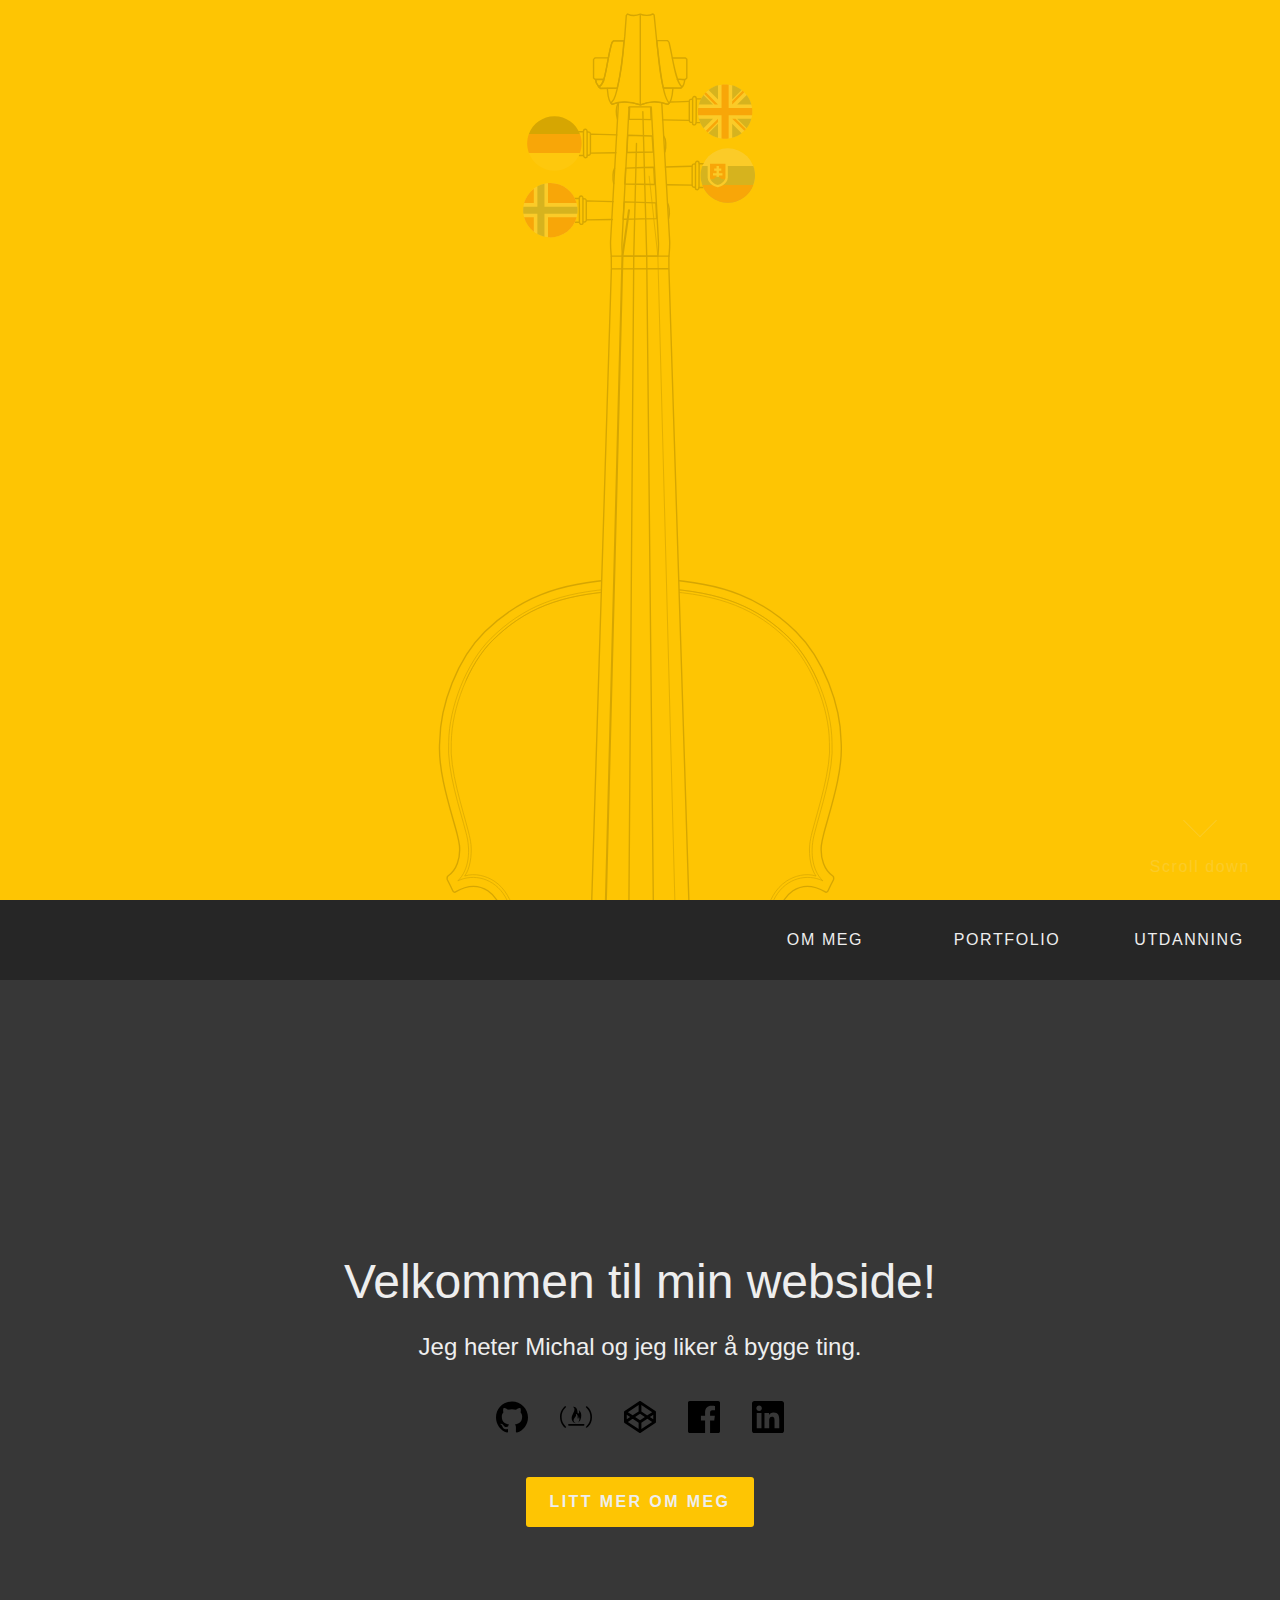
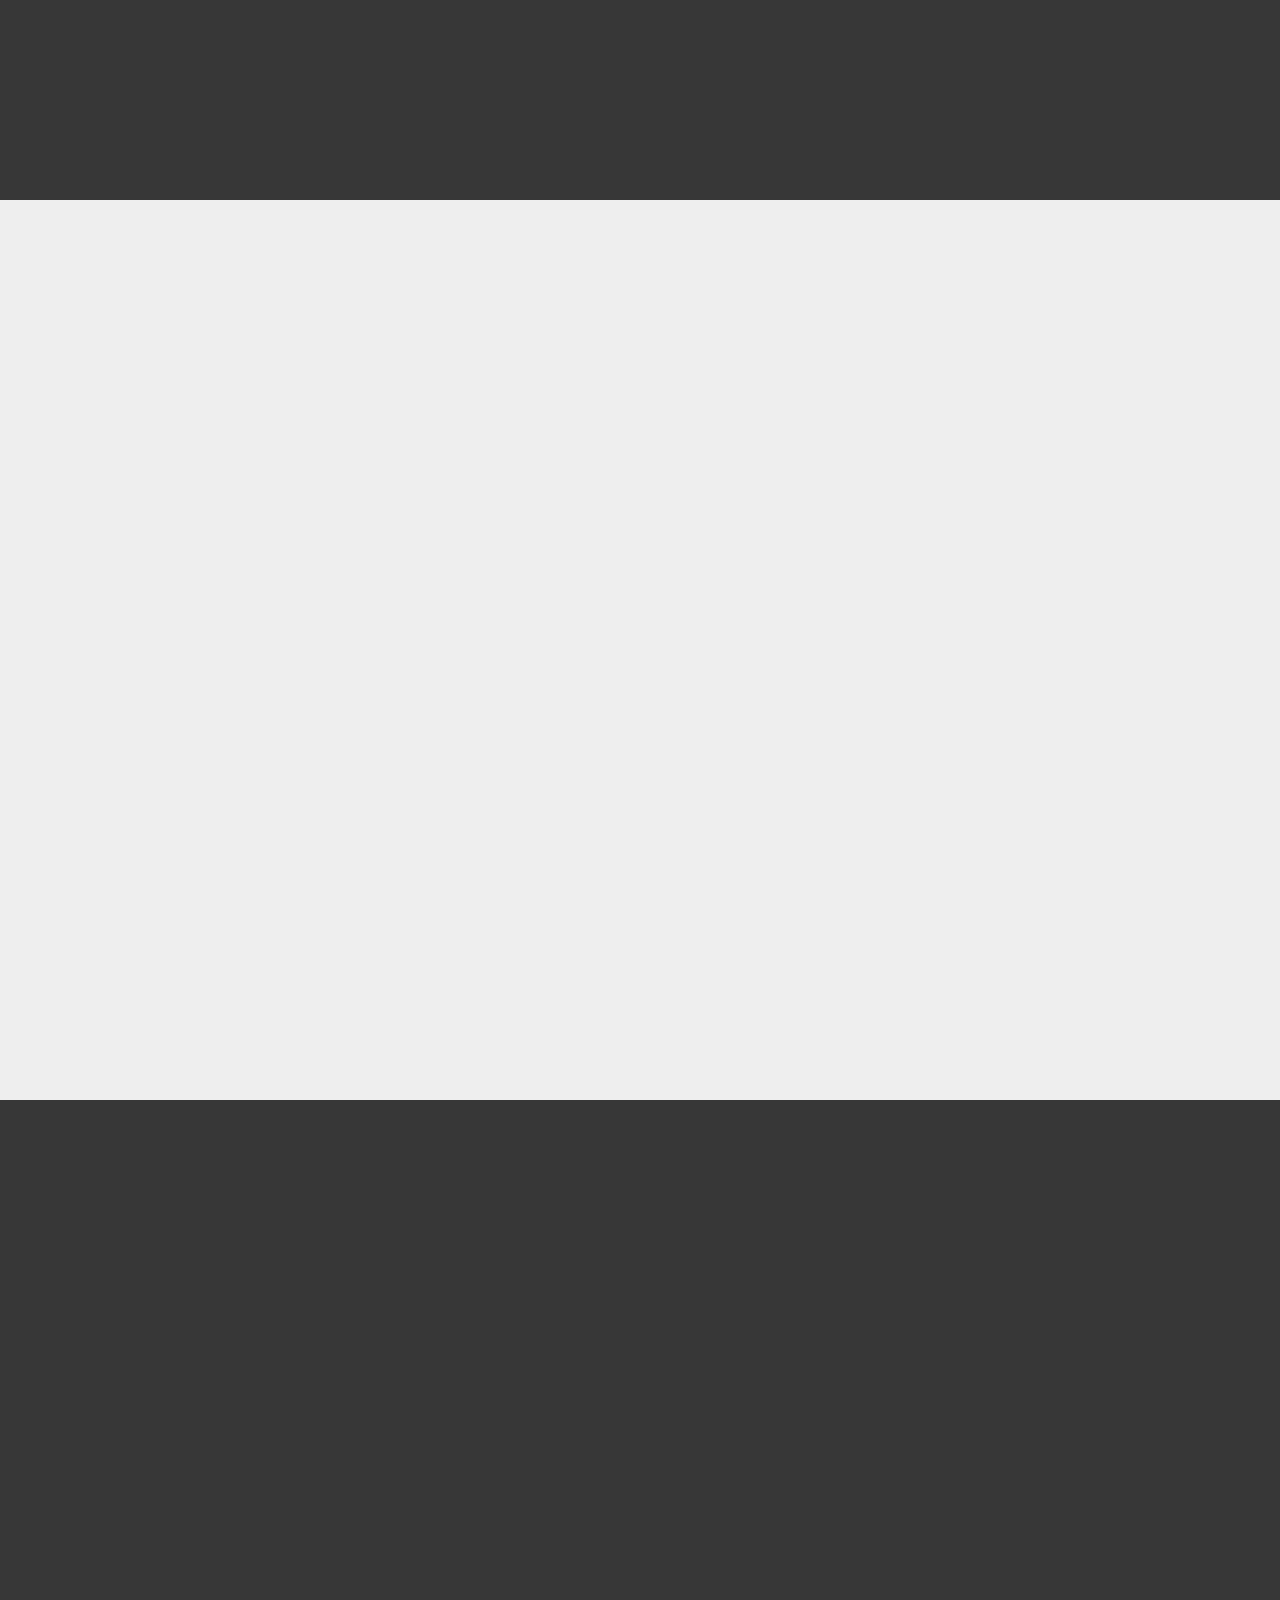
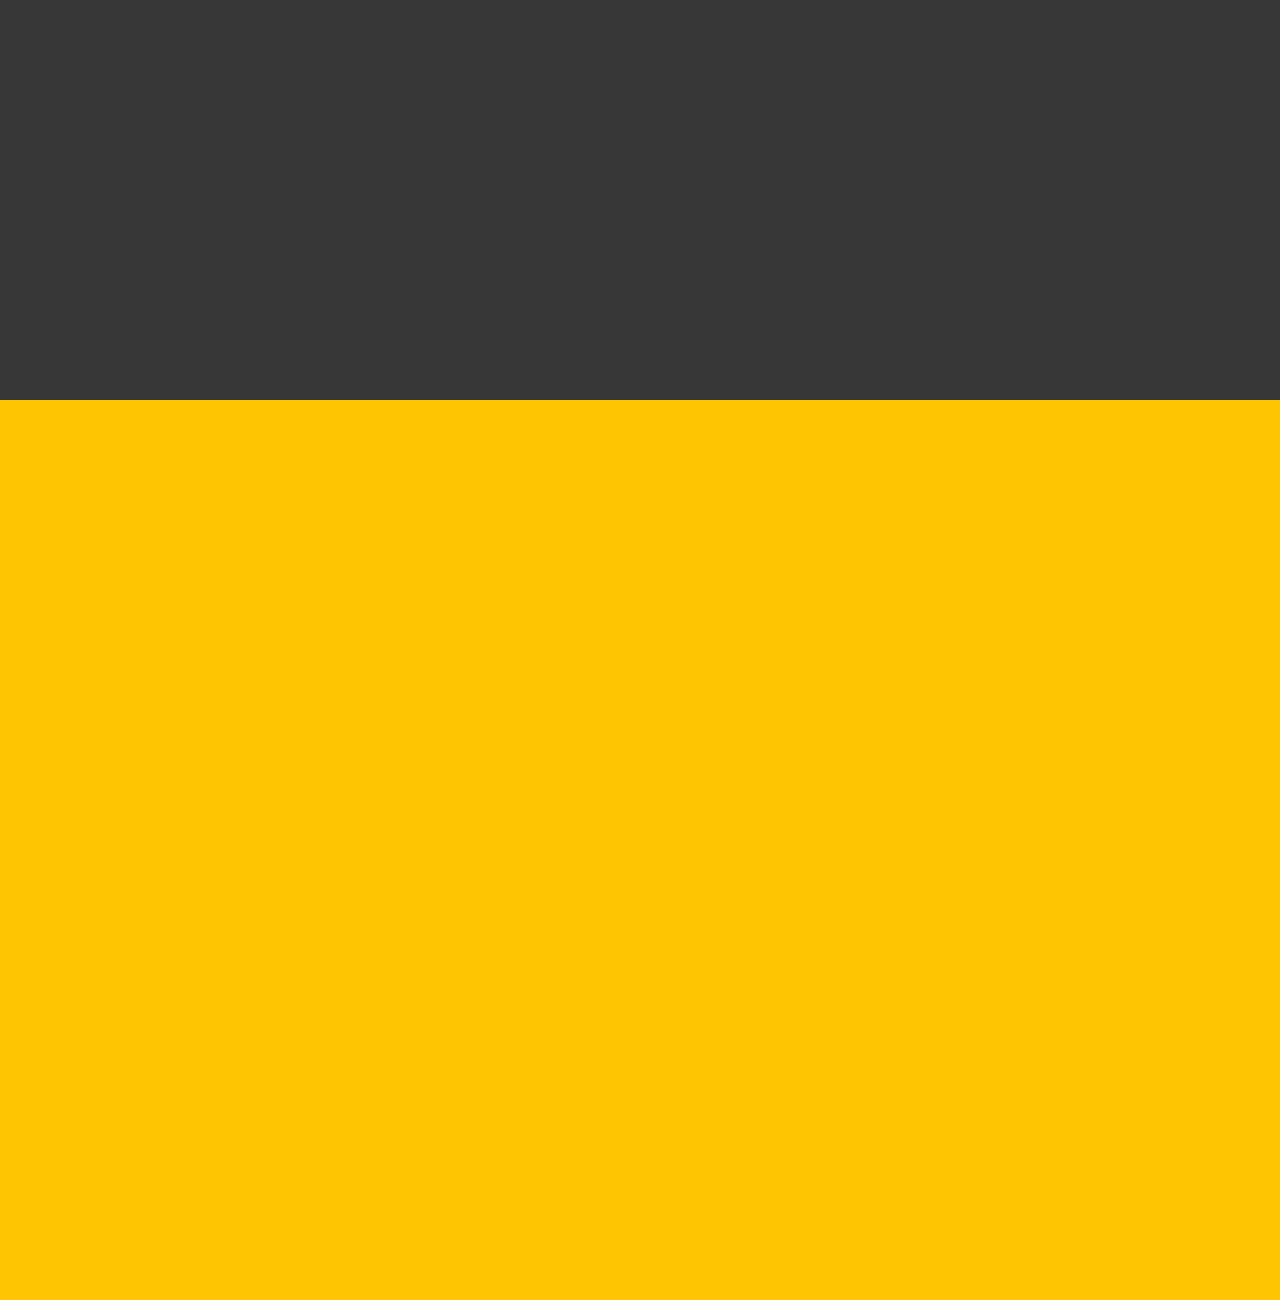
==== commit dafe9c41: "add html" ====
--- a/index.html
+++ b/index.html
@@ -723,12 +723,12 @@
           </a>
         </li>
         <li class="navbar-item navbar-link">
-          <a href="#about">
+          <a href="#portfolio">
             portfolio
           </a>
         </li>
         <li class="navbar-item navbar-link">
-          <a href="#about">
+          <a href="#education">
             utdanning
           </a>
         </li>
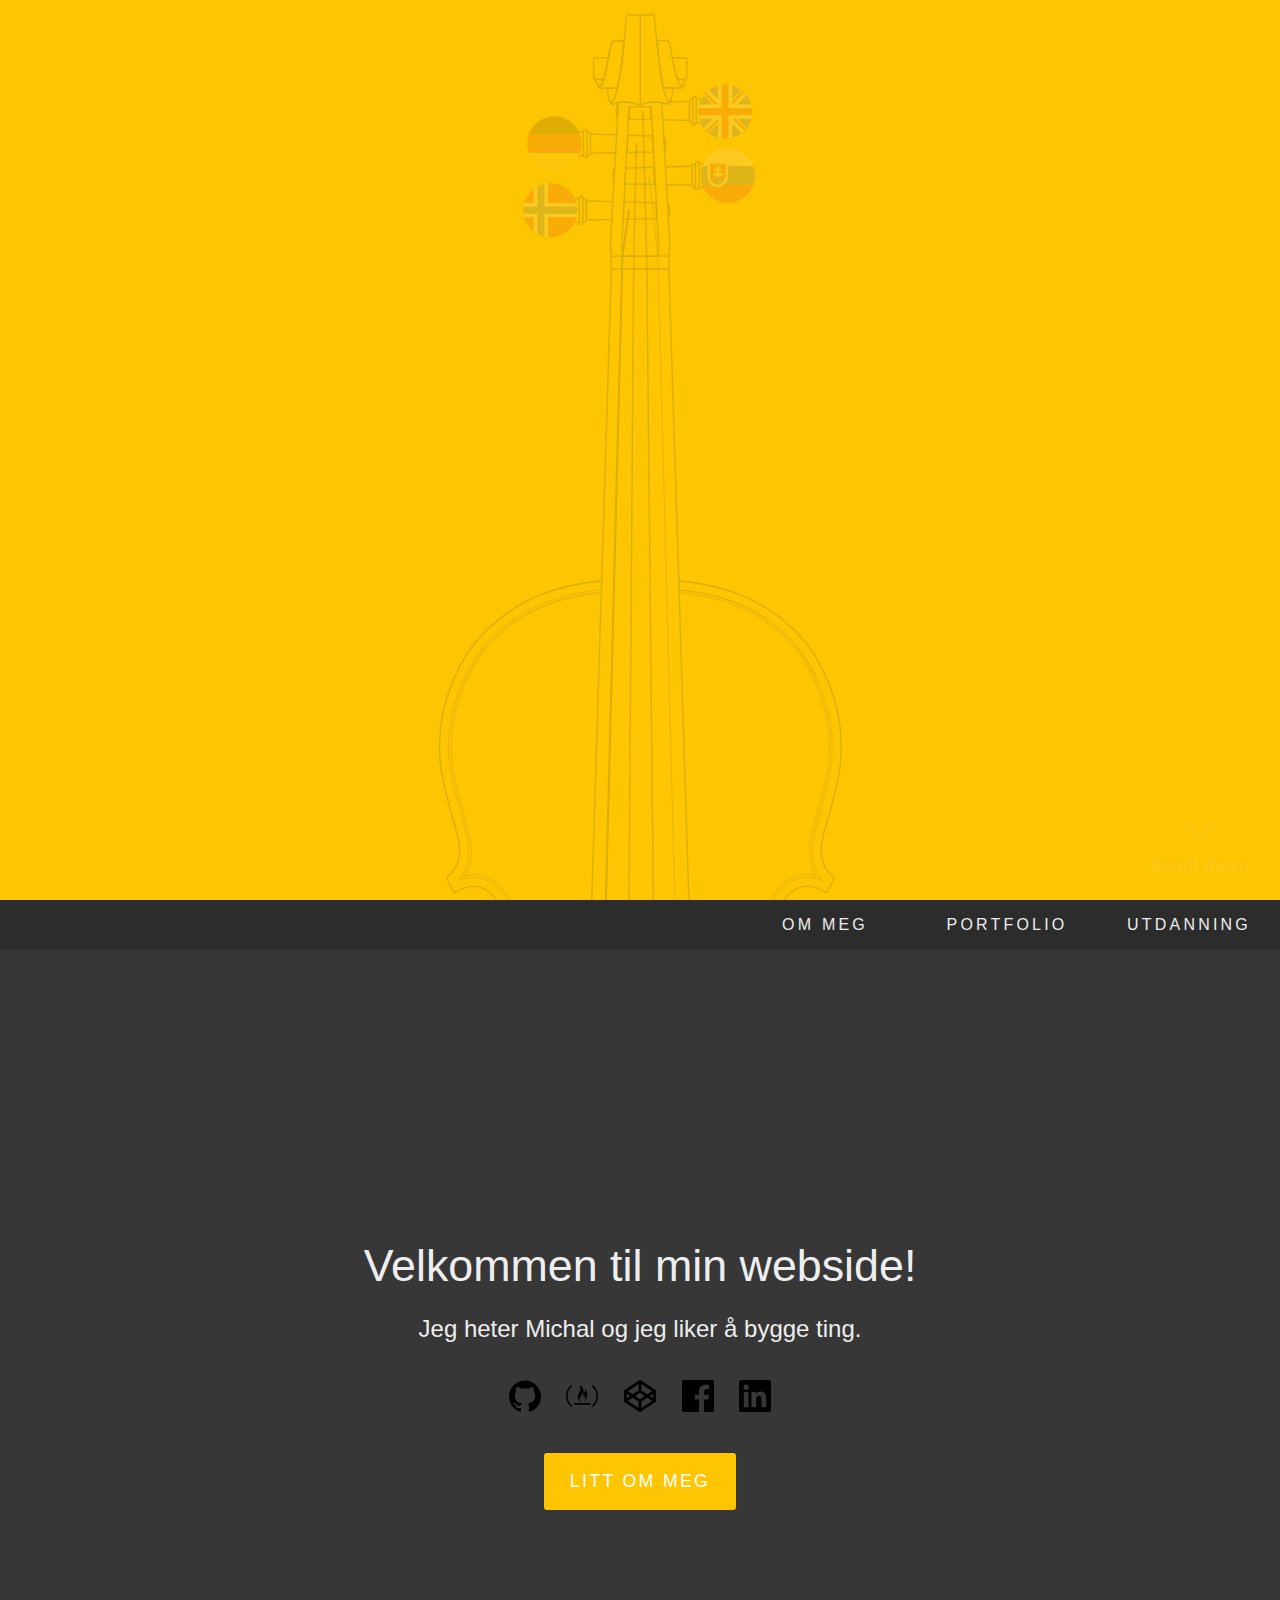
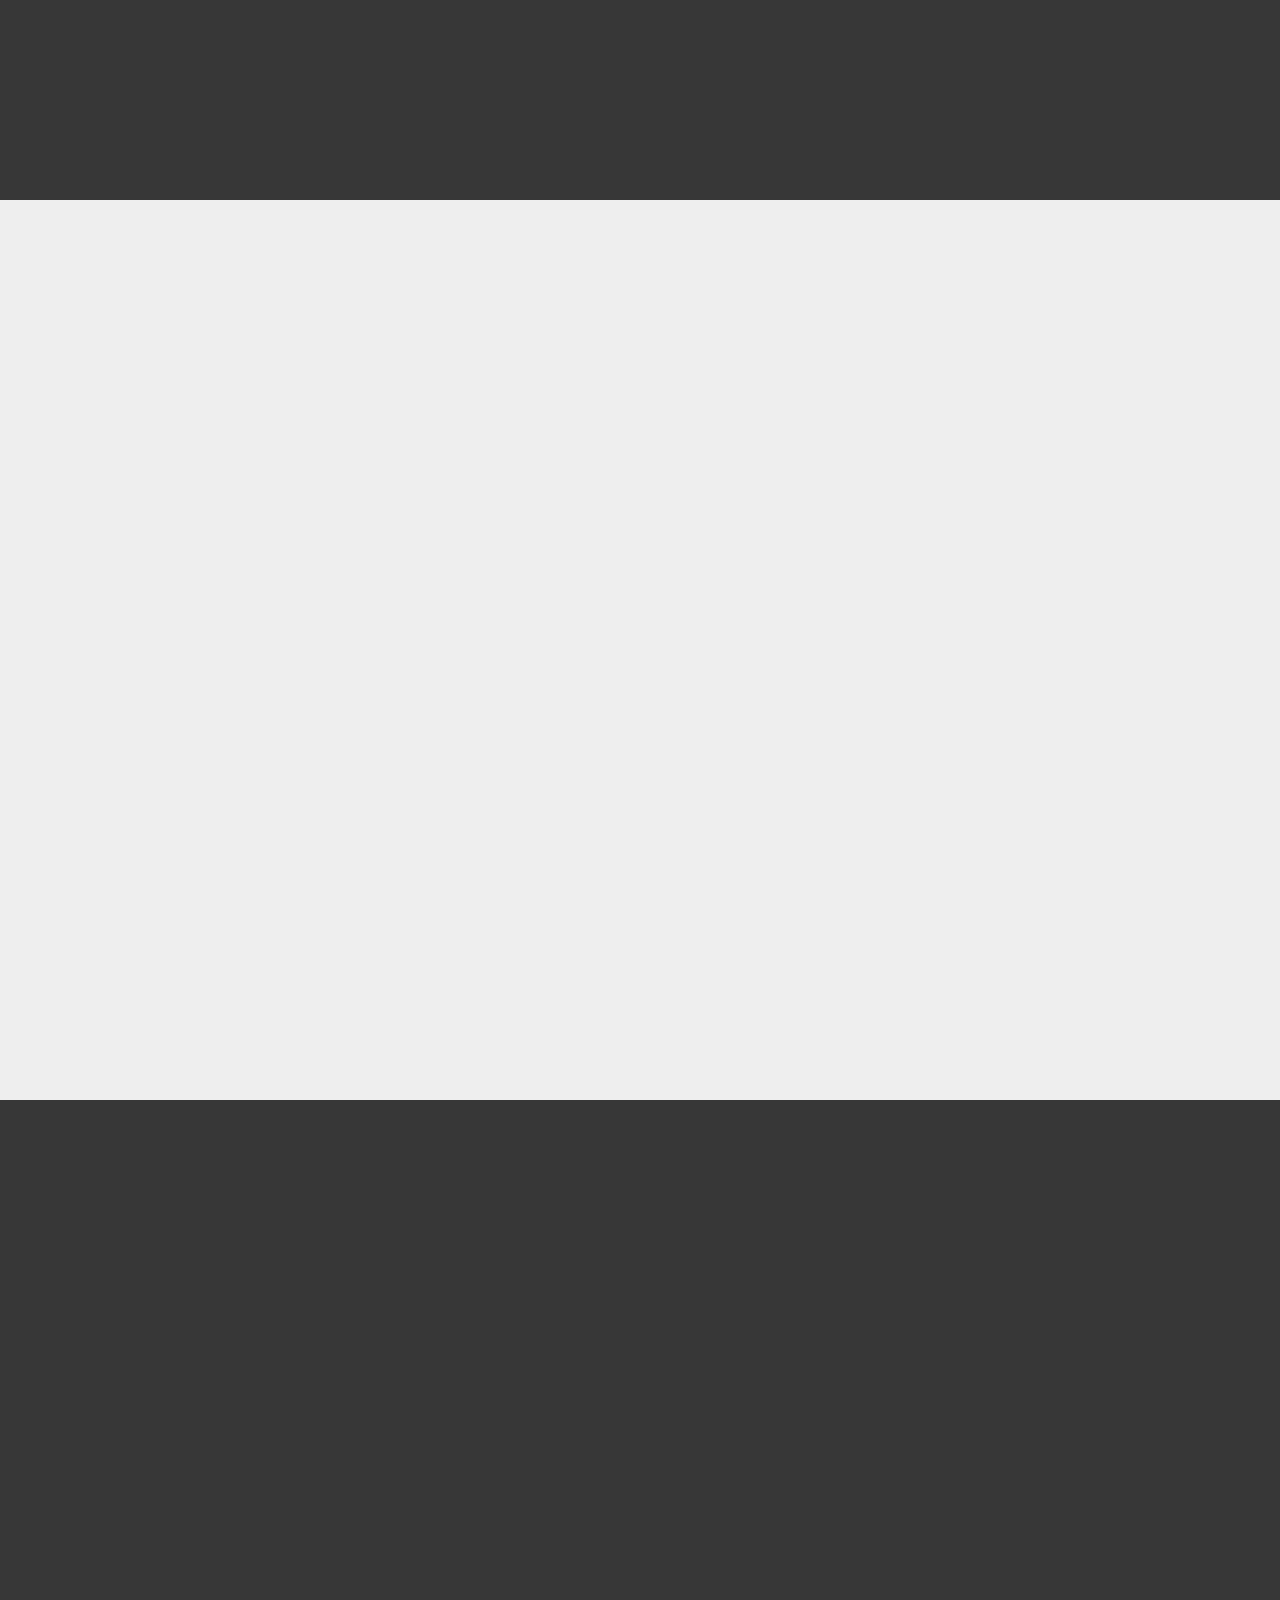
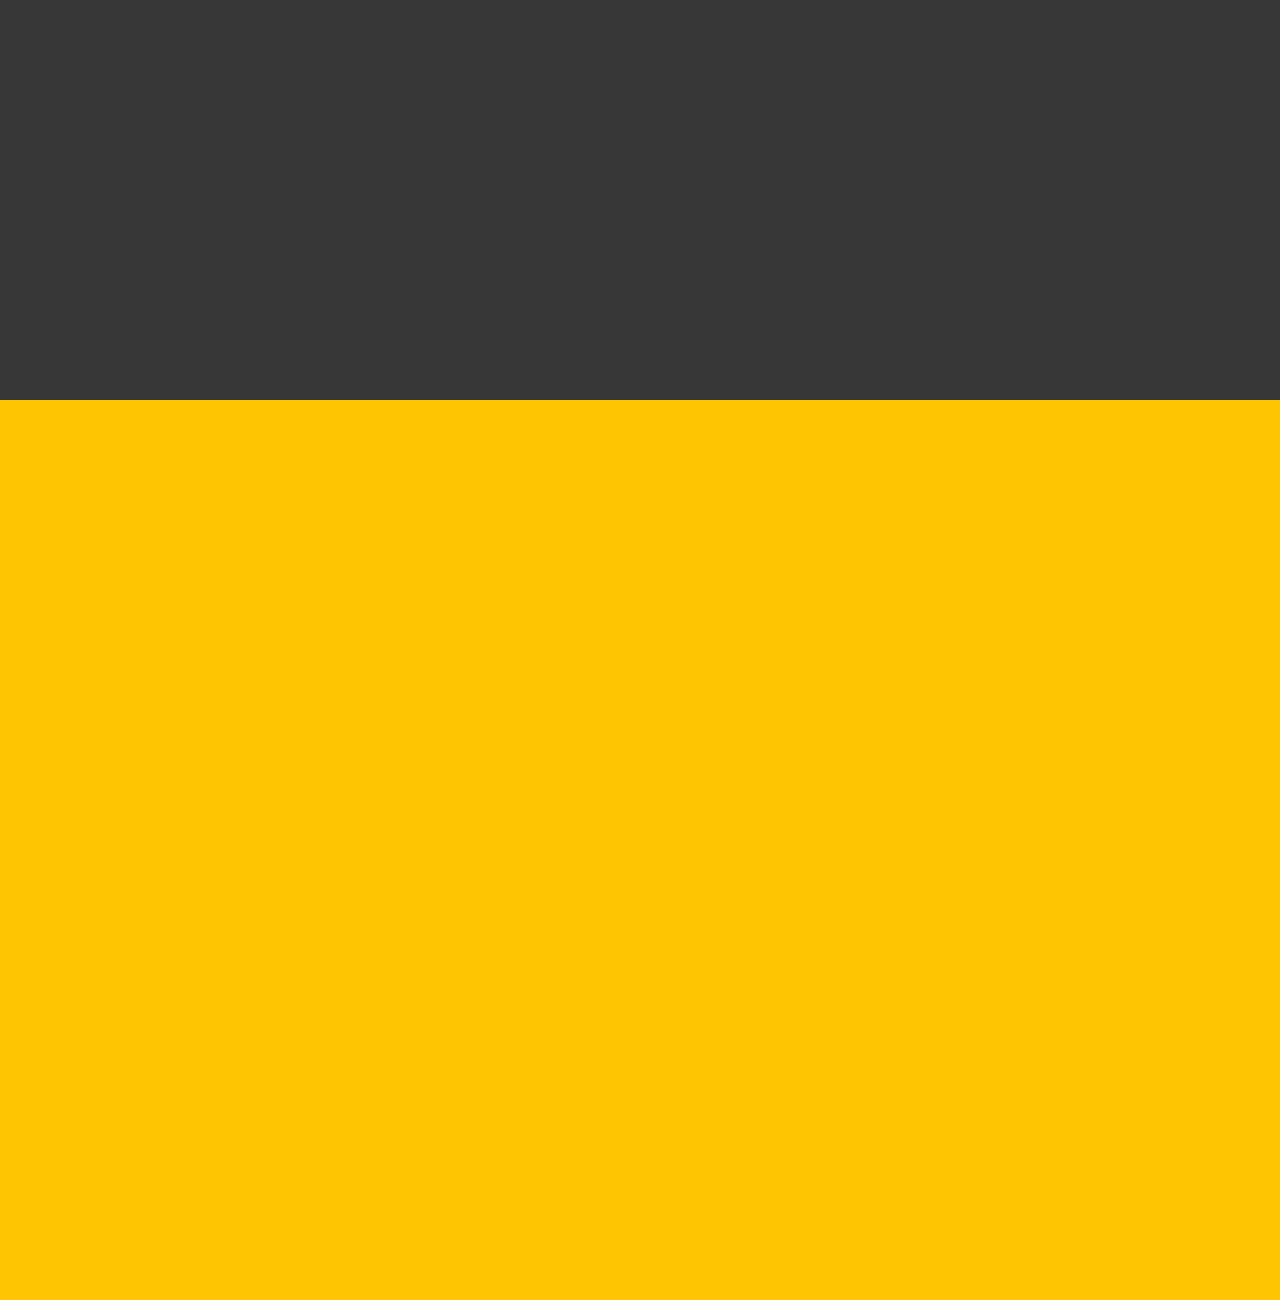
==== commit d690951a: "Finish first two sections" ====
--- a/index.html
+++ b/index.html
@@ -703,37 +703,35 @@
   </section>
 
   <section id="intro">
-    <nav class="navbar">
-      <ul class="navbar-items">
-        <li class="navbar-item navbar-signature">
-          <a href="#welcome-page">
-            <svg id="signature" width="100%" viewBox="0 0 364 63">
-              <path class="path M" style="fill:none" stroke="#FFD32F" stroke-width="2" d="m 43.173828,0.00274094 c -0.09179,-0.00997219 -0.196717,0.00762999 -0.314453,0.04687499 L 42.263672,2.1082097 C 39.669263,8.6360502 26.707238,39.834772 26.033203,39.834772 25.208661,39.834772 24,22.50855 24,10.680476 24,6.3660351 23.600397,2.8347722 23.111328,2.8347722 c -0.489069,0 -1.844397,0.7875 -3.011719,1.75 C 18.521098,5.8863132 17.749651,8.128608 17.087891,13.334772 16.190804,20.392293 8.5596736,46.313376 4.8066406,55.053522 3.6922645,57.648705 1.935804,60.095683 1.390625,60.926569 0.74323642,61.913228 0,62.513315 0,63.041804 c 0,0.528488 0.5625,0.447343 1.25,0.226562 2.282552,-0.733012 6.6359079,-9.773052 10.808594,-22.933594 5.560151,-17.536567 6.487503,-17.086983 6.953125,-11.408203 0.503721,6.143429 1.39816,18.325229 2.099609,21.701172 0.497117,2.39253 0.812672,2.057269 1.96875,0.837891 0.742121,-0.782755 5.115424,-9.68086 9.289063,-20.13086 4.17364,-10.45 7.589697,-17.875 7.591797,-16.5 0.0021,1.375 -0.431658,6.640673 -0.964844,11.701172 -0.533186,5.060499 -1.060488,13.559762 -1.171875,18.886719 l -0.203125,9.685547 3.205078,2.863281 c 3.471999,3.102231 6.776088,3.875535 5.810547,1.359375 -3.439395,-8.962919 -5.385635,-40.623444 -3.339844,-54.3437501 0.532218,-3.56937 0.519507,-4.91456965 -0.123047,-4.98437496 z"></path>
-              <path class="path P" style="fill:none" stroke="#FFD32F" stroke-width="2" d="m 208.42578,0.06719406 c -0.0585,-0.01935692 -0.12268,-0.0092869 -0.1914,0.03320312 -0.55001,0.33992 -0.41305,1.67139012 -1.23438,3.79492182 -0.43639,1.1282877 -0.68496,1.9394532 -1.81836,1.9394532 -4.11505,0 -12.69639,3.3621937 -15.3457,6.0117188 -3.24293,3.242928 -3.85353,9.119192 -1.4336,13.798828 1.9297,3.731624 8.86763,7.428335 14.21289,7.572266 l 4.37305,0.117187 0.006,4.169922 0.006,4.167969 -6.75,2.283203 c -3.7125,1.2558 -7.84909,2.936902 -6.96094,3.126953 0.88814,0.190052 5.75181,-1.030346 8.57617,-2.103515 L 207,43.028132 v 4.263672 c 0,2.345395 -0.37713,6.684564 -0.0273,9.236328 1.15793,8.447989 1.8244,12.660663 1.8164,-4.113282 l -0.006,-10.080078 8.35938,-4.126953 c 13.83426,-6.831155 22.24093,-14.038609 23.45508,-20.109375 0.44133,-2.206632 -0.0427,-3.638198 -2.02344,-5.992187 C 235.14498,8.03071 228.47278,5.7903979 217.75,5.1121159 209.97985,4.6206059 209,4.3427766 209,2.6375066 209,1.7133576 208.83546,0.20269252 208.42578,0.06719406 Z M 204.23242,9.770319 C 207.00574,9.6760602 207,11.614701 207,17.834772 v 8 l -3.75,-0.04297 C 196.08944,25.707994 189,21.970453 189,18.280085 c 0,-2.280226 5.10501,-6.233721 9.4668,-7.332031 2.67009,-0.67234 4.50502,-1.1348898 5.76562,-1.177735 z M 209,9.8347722 h 2.95117 c 4.58105,0 13.16292,2.0515578 17.26563,4.1269538 7.30957,3.697611 7.39056,8.409703 0.25195,14.693359 -2.4957,2.196802 -8.123,5.859472 -12.50391,8.138672 L 209,40.936335 V 25.385554 Z"></path>
-              <path class="path etrik" style="fill:none" stroke="#FFD32F" stroke-width="2" d="m 344.7793,2.8738347 c -0.71994,0.017088 -1.54612,0.180775 -2.47657,0.5 -4.94993,1.69827 -7.48503,8.6227363 -8.07812,22.0625003 -0.44914,10.177809 -0.7433,11.649411 -2.58789,12.941406 -5.68412,3.981314 -10.3112,5.037272 -11.41602,-8.599609 -0.26124,-2.718737 -0.89205,-4.94336 -1.40234,-4.94336 -0.51029,0 -1.98022,2.3625 -3.26563,5.25 -2.86471,6.435192 -6.5103,10.036252 -9.70507,9.583985 -2.05915,-0.291504 -2.47493,-1.133264 -3.37891,-6.833985 l -1.0293,-6.5 -4.36328,-0.585937 c -2.49219,-0.334915 -4.9246,-1.353049 -5.67187,-2.375 -0.74807,-1.023047 -1.97026,-1.534998 -2.85547,-1.195313 -2.1569,0.827684 -1.93112,2.38308 0.53906,3.705078 1.63144,0.873122 1.94387,1.700451 1.43164,3.785157 -0.99553,4.05168 -3.20672,6.953454 -6.6582,8.738281 -2.95735,1.529309 -3.22701,1.507362 -5.16406,-0.429688 -1.74371,-1.743704 -2.10963,-3.664498 -2.49805,-13.091796 l -0.45703,-11.050782 h 10.22851 c 7.34029,0 11.18787,-0.454933 13.62891,-1.613281 3.52284,-1.671698 4.76725,-3.9534438 1.60937,-2.951172 -2.75487,0.874363 -16.19988,2.500584 -20.95898,2.535157 -4.2444,0.03083 -4.18765,0.02329 -4.28125,-3.7207038 -0.11278,-4.5097886 -0.12413,-3.6276638 -1.5,-1.8085938 -0.80751,1.067621 -1.11775,2.8190959 -1.46875,3.7500006 -0.3285,0.871225 -0.94388,1.644888 -5.55859,1.808593 -3.44919,0.122359 -6.81926,0.215079 -6.43555,0.835938 0.33992,0.55 4.03079,1.164062 6.37695,1.164062 h 4.26758 l -0.39453,11.25 c -0.21653,6.1875 -0.5819,11.837182 -0.8125,12.552735 -0.69681,2.162238 -9.2046,5.409274 -12.35742,4.716797 C 255.23869,41.728944 251,38.470218 251,36.907038 c 0,-0.467365 1.57326,-1.143181 3.49609,-1.503906 4.86703,-0.913061 8.95299,-4.578842 8.09961,-7.267578 -1.67325,-5.271968 -11.65883,-5.390407 -16.03515,-0.189454 -4.80739,5.713257 -2.83447,13.624218 4.12304,16.53125 5.21481,2.178886 15.49596,-0.539408 19.27735,-5.095703 1.19578,-1.440824 1.44047,-1.372777 2.45703,0.677735 2.91874,5.887397 15.0249,0.539727 18.20312,-8.041016 2.13493,-5.763978 1.80555,-5.339586 3.60157,-4.65039 0.98365,0.377462 1.7066,2.501911 2.07812,6.101562 0.31345,3.037075 1.31714,6.65984 2.22852,8.050781 1.38584,2.115071 2.17136,2.425885 4.79882,1.900391 1.72792,-0.345582 4.96919,-2.422789 7.20313,-4.615234 l 4.06055,-3.986329 1.28906,3.566407 c 2.20225,6.090208 7.36634,6.807135 14.44141,2.005859 L 334,37.895319 v 2.345703 c 0,1.289675 0.28125,3.75 0.625,5.46875 0.34375,1.71875 0.99329,3.125 1.44336,3.125 1.9062,0 3.93164,-4.749357 3.93164,-9.220703 0,-5.65181 1.01648,-6.065105 3.27539,-1.328125 3.60484,7.559428 10.74535,8.370553 17.55469,1.992188 l 3.66992,-3.4375 -3.33984,1.615234 c -4.17108,2.017748 -11.91039,1.440299 -15.85352,-1.183594 -2.53427,-1.68639 -2.61242,-1.899393 -0.80664,-2.191406 5.08972,-0.823062 6.55205,-1.417541 9.42383,-3.833984 3.68284,-3.098909 3.92551,-5.807796 0.71094,-7.914063 -2.99899,-1.96501 -6.7328,-0.721337 -11.45118,3.814453 l -3.31836,3.1875 4.23829,-8.845703 C 349.68125,9.845994 349.81884,2.7542161 344.7793,2.8738347 Z m 0.72461,2.4609375 c 2.99693,0.00455 2.23065,7.5864228 -1.30664,13.8906248 -1.96409,3.500426 -3.35267,6.609375 -3.67188,6.609375 -0.85323,0 0.56469,-12.926206 1.86523,-16.9999998 0.78456,-2.457514 1.71206,-3.5021297 3.11329,-3.5 z M 254.86328,25.004694 c 0.15843,-0.0065 0.31598,9.98e-4 0.47266,0.02344 2.73773,0.392027 3.28239,3.216851 1.22461,6.357422 C 254.40272,34.67881 250,34.793668 250,31.557429 c 0,-3.212063 2.48689,-6.455595 4.86328,-6.552735 z m 93.57031,0.830078 c 2.41106,0 1.94018,4.624749 -0.65625,6.44336 -1.22237,0.856187 -3.48364,1.55664 -5.02539,1.55664 -2.7865,0 -2.79446,-0.01606 -1.26757,-2.96875 1.60052,-3.095083 4.27318,-5.03125 6.94921,-5.03125 z"></path>
-              <path class="path ichal" style="fill:none" stroke="#FFD32F" stroke-width="2" d="m 161.05273,3.8347722 c -3.45257,0 -7.41948,4.2546326 -9.12109,9.7812498 -0.62977,2.04542 -1.31103,7.946762 -1.51367,13.113282 -0.38529,9.823438 -1.75091,13.105468 -5.45117,13.105468 -2.07395,0 -3.19989,-1.363377 -4.95899,-6 -2.06507,-5.4431 -2.57171,-5.493207 -5.94531,-0.589843 -3.43496,4.992536 -7.39905,6.259128 -8.52148,2.722656 -1.53026,-4.821426 3.6357,-11.101103 9.20898,-11.195313 3.4923,-0.05903 3.58092,-0.131522 1.27734,-1.050781 -5.64303,-2.251886 -14.22043,3.830685 -15.67773,11.117188 -0.66493,3.324637 -4.04693,5.710865 -6.66797,4.705078 -0.8449,-0.324221 -2.14816,-3.70508 -3.13281,-8.13086 -2.39059,-10.745256 -4.50079,-10.229104 -11.724611,2.869141 l -2.78711,5.052734 -0.01953,-3.808593 c -0.01147,-2.410889 1.428295,-6.815631 3.921875,-12 4.607016,-9.578283 5.512776,-12.753662 4.634766,-16.2519537 -0.54525,-2.172401 -1.12524,-2.51366 -3.82617,-2.25 -6.081386,0.593665 -9.405964,8.2569707 -10.419924,24.0175787 l -0.625,9.707031 -3.251953,1.542969 c -3.867721,1.835353 -9.326223,1.959182 -11.53711,0.261718 -5.694314,-4.371956 -4.729203,-14.71875 1.373047,-14.71875 1.72888,0 1.908709,0.501448 1.439453,4 -0.444271,3.312295 -0.243768,4 1.167969,4 2.316705,0 4.105469,-1.960274 4.105469,-4.5 0,-3.27226 -1.634229,-5.203125 -6.925781,-5.203125 -4.05695,0 -5.718781,1.195342 -8.150391,3.626953 C 65.983506,29.698922 65,31.697156 65,33.70196 c 0,4.869962 -6.162982,8.051562 -8.992188,4.642578 -0.680249,-0.81965 -1.472369,-4.41965 -1.759765,-8 -0.287396,-3.58035 -0.8988,-6.509766 -1.359375,-6.509766 -2.115353,0 -4.115592,6.445045 -3.53125,11.378907 1.058674,8.938838 5.704134,10.806305 12.548828,5.046875 l 3.060547,-2.574219 2.298828,2.671875 c 3.150255,3.66239 9.366452,4.308391 16.916016,1.755859 l 5.679687,-1.921875 0.669922,4.875 c 0.94273,6.854425 3.228946,6.053396 6.169922,-2.162109 4.178158,-11.671539 7.026698,-13.854112 8.544918,-6.546875 0.90819,4.371157 3.27094,7.476562 5.6875,7.476562 0.89277,0 3.1576,-1.050747 5.03321,-2.335937 l 3.41015,-2.335938 2.11914,2.464844 c 2.61502,3.040142 5.48158,2.406371 9.78321,-2.162109 1.81589,-1.928491 3.12098,-2.668971 3.40039,-1.929688 1.02719,2.717856 4.58454,6.298828 6.25586,6.298828 0.98445,0 3.48819,-1.35 5.56445,-3 2.07626,-1.65 3.93301,-3 4.125,-3 0.192,0 1.04703,1.672473 1.90039,3.714844 1.82482,4.36741 4.19631,7.202706 6.97461,8.339844 3.0777,1.259679 4.08708,1.104202 6.63867,-1.021484 1.89237,-1.57651 2.02877,-1.97333 0.6875,-2 -2.67461,-0.05318 -7.47439,-4.696997 -9.1289,-8.832032 -1.50877,-3.770792 -1.48228,-3.889129 2.82226,-12.46289 6.82184,-13.58768 7.02108,-21.7382818 0.5332,-21.7382818 z m 0.59766,1.1855468 c 0.22896,-0.00447 0.45944,0.032951 0.68945,0.1132813 2.28208,0.796993 1.11318,10.8126737 -2.07812,17.8164067 C 156.15165,31.970124 155,32.406833 155,24.944147 155,14.426045 158.21603,5.0873786 161.65039,5.020319 Z m -60.22461,2.0253907 c 0.13905,-0.014672 0.28212,-0.0066 0.42774,0.023437 2.49902,0.515453 1.83569,5.6985553 -1.69532,13.2441403 -1.678887,3.587702 -3.306531,6.521484 -3.615231,6.521484 -0.9877,0 0.540776,-11.345804 2.128906,-15.802734 0.949069,-2.6634733 1.780535,-3.883628 2.753905,-3.9863273 z"></path>
-              <path class="path dotAboveSecondI" style="fill:none" stroke="#FFD32F" stroke-width="2" d="m 318.35547,11.860163 c -3.36818,0.220839 -5.65351,4.808669 -2.68945,7.308594 1.18835,1.188356 5.05746,0.705891 6.29492,-0.785157 1.53998,-1.855564 1.01651,-4.532663 -1.15235,-5.898437 -0.84159,-0.49343 -1.67585,-0.675963 -2.45312,-0.625 z"></path>
-              <path class="path dotAboveFirstI" style="fill:none" stroke="#FFD32F" stroke-width="2" d="m 52.832031,12.213679 c -0.385166,-0.01358 -0.793459,0.05314 -1.214843,0.214843 -1.81332,0.695837 -3.834619,2.876142 -2.152344,6.017578 0.787875,1.471257 3.852916,1.672475 5.335937,0.189454 2.333642,-2.333642 0.727417,-6.326856 -1.96875,-6.421875 z"></path>
-            </svg>
-          </a>
-        </li>
-        <li class="navbar-item navbar-link">
-          <a href="#about">
-            om meg
-          </a>
-        </li>
-        <li class="navbar-item navbar-link">
-          <a href="#portfolio">
-            portfolio
-          </a>
-        </li>
-        <li class="navbar-item navbar-link">
-          <a href="#education">
-            utdanning
-          </a>
-        </li>
-      </ul>
-    </nav>
+    <ul class="navbar">
+      <li class="navbar-item navbar-signature">
+        <a href="#welcome-page">
+          <svg id="signature" width="100%" viewBox="0 0 364 63">
+            <path class="path M" d="m 43.173828,0.00274094 c -0.09179,-0.00997219 -0.196717,0.00762999 -0.314453,0.04687499 L 42.263672,2.1082097 C 39.669263,8.6360502 26.707238,39.834772 26.033203,39.834772 25.208661,39.834772 24,22.50855 24,10.680476 24,6.3660351 23.600397,2.8347722 23.111328,2.8347722 c -0.489069,0 -1.844397,0.7875 -3.011719,1.75 C 18.521098,5.8863132 17.749651,8.128608 17.087891,13.334772 16.190804,20.392293 8.5596736,46.313376 4.8066406,55.053522 3.6922645,57.648705 1.935804,60.095683 1.390625,60.926569 0.74323642,61.913228 0,62.513315 0,63.041804 c 0,0.528488 0.5625,0.447343 1.25,0.226562 2.282552,-0.733012 6.6359079,-9.773052 10.808594,-22.933594 5.560151,-17.536567 6.487503,-17.086983 6.953125,-11.408203 0.503721,6.143429 1.39816,18.325229 2.099609,21.701172 0.497117,2.39253 0.812672,2.057269 1.96875,0.837891 0.742121,-0.782755 5.115424,-9.68086 9.289063,-20.13086 4.17364,-10.45 7.589697,-17.875 7.591797,-16.5 0.0021,1.375 -0.431658,6.640673 -0.964844,11.701172 -0.533186,5.060499 -1.060488,13.559762 -1.171875,18.886719 l -0.203125,9.685547 3.205078,2.863281 c 3.471999,3.102231 6.776088,3.875535 5.810547,1.359375 -3.439395,-8.962919 -5.385635,-40.623444 -3.339844,-54.3437501 0.532218,-3.56937 0.519507,-4.91456965 -0.123047,-4.98437496 z"></path>
+            <path class="path P" d="m 208.42578,0.06719406 c -0.0585,-0.01935692 -0.12268,-0.0092869 -0.1914,0.03320312 -0.55001,0.33992 -0.41305,1.67139012 -1.23438,3.79492182 -0.43639,1.1282877 -0.68496,1.9394532 -1.81836,1.9394532 -4.11505,0 -12.69639,3.3621937 -15.3457,6.0117188 -3.24293,3.242928 -3.85353,9.119192 -1.4336,13.798828 1.9297,3.731624 8.86763,7.428335 14.21289,7.572266 l 4.37305,0.117187 0.006,4.169922 0.006,4.167969 -6.75,2.283203 c -3.7125,1.2558 -7.84909,2.936902 -6.96094,3.126953 0.88814,0.190052 5.75181,-1.030346 8.57617,-2.103515 L 207,43.028132 v 4.263672 c 0,2.345395 -0.37713,6.684564 -0.0273,9.236328 1.15793,8.447989 1.8244,12.660663 1.8164,-4.113282 l -0.006,-10.080078 8.35938,-4.126953 c 13.83426,-6.831155 22.24093,-14.038609 23.45508,-20.109375 0.44133,-2.206632 -0.0427,-3.638198 -2.02344,-5.992187 C 235.14498,8.03071 228.47278,5.7903979 217.75,5.1121159 209.97985,4.6206059 209,4.3427766 209,2.6375066 209,1.7133576 208.83546,0.20269252 208.42578,0.06719406 Z M 204.23242,9.770319 C 207.00574,9.6760602 207,11.614701 207,17.834772 v 8 l -3.75,-0.04297 C 196.08944,25.707994 189,21.970453 189,18.280085 c 0,-2.280226 5.10501,-6.233721 9.4668,-7.332031 2.67009,-0.67234 4.50502,-1.1348898 5.76562,-1.177735 z M 209,9.8347722 h 2.95117 c 4.58105,0 13.16292,2.0515578 17.26563,4.1269538 7.30957,3.697611 7.39056,8.409703 0.25195,14.693359 -2.4957,2.196802 -8.123,5.859472 -12.50391,8.138672 L 209,40.936335 V 25.385554 Z"></path>
+            <path class="path etrik" d="m 344.7793,2.8738347 c -0.71994,0.017088 -1.54612,0.180775 -2.47657,0.5 -4.94993,1.69827 -7.48503,8.6227363 -8.07812,22.0625003 -0.44914,10.177809 -0.7433,11.649411 -2.58789,12.941406 -5.68412,3.981314 -10.3112,5.037272 -11.41602,-8.599609 -0.26124,-2.718737 -0.89205,-4.94336 -1.40234,-4.94336 -0.51029,0 -1.98022,2.3625 -3.26563,5.25 -2.86471,6.435192 -6.5103,10.036252 -9.70507,9.583985 -2.05915,-0.291504 -2.47493,-1.133264 -3.37891,-6.833985 l -1.0293,-6.5 -4.36328,-0.585937 c -2.49219,-0.334915 -4.9246,-1.353049 -5.67187,-2.375 -0.74807,-1.023047 -1.97026,-1.534998 -2.85547,-1.195313 -2.1569,0.827684 -1.93112,2.38308 0.53906,3.705078 1.63144,0.873122 1.94387,1.700451 1.43164,3.785157 -0.99553,4.05168 -3.20672,6.953454 -6.6582,8.738281 -2.95735,1.529309 -3.22701,1.507362 -5.16406,-0.429688 -1.74371,-1.743704 -2.10963,-3.664498 -2.49805,-13.091796 l -0.45703,-11.050782 h 10.22851 c 7.34029,0 11.18787,-0.454933 13.62891,-1.613281 3.52284,-1.671698 4.76725,-3.9534438 1.60937,-2.951172 -2.75487,0.874363 -16.19988,2.500584 -20.95898,2.535157 -4.2444,0.03083 -4.18765,0.02329 -4.28125,-3.7207038 -0.11278,-4.5097886 -0.12413,-3.6276638 -1.5,-1.8085938 -0.80751,1.067621 -1.11775,2.8190959 -1.46875,3.7500006 -0.3285,0.871225 -0.94388,1.644888 -5.55859,1.808593 -3.44919,0.122359 -6.81926,0.215079 -6.43555,0.835938 0.33992,0.55 4.03079,1.164062 6.37695,1.164062 h 4.26758 l -0.39453,11.25 c -0.21653,6.1875 -0.5819,11.837182 -0.8125,12.552735 -0.69681,2.162238 -9.2046,5.409274 -12.35742,4.716797 C 255.23869,41.728944 251,38.470218 251,36.907038 c 0,-0.467365 1.57326,-1.143181 3.49609,-1.503906 4.86703,-0.913061 8.95299,-4.578842 8.09961,-7.267578 -1.67325,-5.271968 -11.65883,-5.390407 -16.03515,-0.189454 -4.80739,5.713257 -2.83447,13.624218 4.12304,16.53125 5.21481,2.178886 15.49596,-0.539408 19.27735,-5.095703 1.19578,-1.440824 1.44047,-1.372777 2.45703,0.677735 2.91874,5.887397 15.0249,0.539727 18.20312,-8.041016 2.13493,-5.763978 1.80555,-5.339586 3.60157,-4.65039 0.98365,0.377462 1.7066,2.501911 2.07812,6.101562 0.31345,3.037075 1.31714,6.65984 2.22852,8.050781 1.38584,2.115071 2.17136,2.425885 4.79882,1.900391 1.72792,-0.345582 4.96919,-2.422789 7.20313,-4.615234 l 4.06055,-3.986329 1.28906,3.566407 c 2.20225,6.090208 7.36634,6.807135 14.44141,2.005859 L 334,37.895319 v 2.345703 c 0,1.289675 0.28125,3.75 0.625,5.46875 0.34375,1.71875 0.99329,3.125 1.44336,3.125 1.9062,0 3.93164,-4.749357 3.93164,-9.220703 0,-5.65181 1.01648,-6.065105 3.27539,-1.328125 3.60484,7.559428 10.74535,8.370553 17.55469,1.992188 l 3.66992,-3.4375 -3.33984,1.615234 c -4.17108,2.017748 -11.91039,1.440299 -15.85352,-1.183594 -2.53427,-1.68639 -2.61242,-1.899393 -0.80664,-2.191406 5.08972,-0.823062 6.55205,-1.417541 9.42383,-3.833984 3.68284,-3.098909 3.92551,-5.807796 0.71094,-7.914063 -2.99899,-1.96501 -6.7328,-0.721337 -11.45118,3.814453 l -3.31836,3.1875 4.23829,-8.845703 C 349.68125,9.845994 349.81884,2.7542161 344.7793,2.8738347 Z m 0.72461,2.4609375 c 2.99693,0.00455 2.23065,7.5864228 -1.30664,13.8906248 -1.96409,3.500426 -3.35267,6.609375 -3.67188,6.609375 -0.85323,0 0.56469,-12.926206 1.86523,-16.9999998 0.78456,-2.457514 1.71206,-3.5021297 3.11329,-3.5 z M 254.86328,25.004694 c 0.15843,-0.0065 0.31598,9.98e-4 0.47266,0.02344 2.73773,0.392027 3.28239,3.216851 1.22461,6.357422 C 254.40272,34.67881 250,34.793668 250,31.557429 c 0,-3.212063 2.48689,-6.455595 4.86328,-6.552735 z m 93.57031,0.830078 c 2.41106,0 1.94018,4.624749 -0.65625,6.44336 -1.22237,0.856187 -3.48364,1.55664 -5.02539,1.55664 -2.7865,0 -2.79446,-0.01606 -1.26757,-2.96875 1.60052,-3.095083 4.27318,-5.03125 6.94921,-5.03125 z"></path>
+            <path class="path ichal" d="m 161.05273,3.8347722 c -3.45257,0 -7.41948,4.2546326 -9.12109,9.7812498 -0.62977,2.04542 -1.31103,7.946762 -1.51367,13.113282 -0.38529,9.823438 -1.75091,13.105468 -5.45117,13.105468 -2.07395,0 -3.19989,-1.363377 -4.95899,-6 -2.06507,-5.4431 -2.57171,-5.493207 -5.94531,-0.589843 -3.43496,4.992536 -7.39905,6.259128 -8.52148,2.722656 -1.53026,-4.821426 3.6357,-11.101103 9.20898,-11.195313 3.4923,-0.05903 3.58092,-0.131522 1.27734,-1.050781 -5.64303,-2.251886 -14.22043,3.830685 -15.67773,11.117188 -0.66493,3.324637 -4.04693,5.710865 -6.66797,4.705078 -0.8449,-0.324221 -2.14816,-3.70508 -3.13281,-8.13086 -2.39059,-10.745256 -4.50079,-10.229104 -11.724611,2.869141 l -2.78711,5.052734 -0.01953,-3.808593 c -0.01147,-2.410889 1.428295,-6.815631 3.921875,-12 4.607016,-9.578283 5.512776,-12.753662 4.634766,-16.2519537 -0.54525,-2.172401 -1.12524,-2.51366 -3.82617,-2.25 -6.081386,0.593665 -9.405964,8.2569707 -10.419924,24.0175787 l -0.625,9.707031 -3.251953,1.542969 c -3.867721,1.835353 -9.326223,1.959182 -11.53711,0.261718 -5.694314,-4.371956 -4.729203,-14.71875 1.373047,-14.71875 1.72888,0 1.908709,0.501448 1.439453,4 -0.444271,3.312295 -0.243768,4 1.167969,4 2.316705,0 4.105469,-1.960274 4.105469,-4.5 0,-3.27226 -1.634229,-5.203125 -6.925781,-5.203125 -4.05695,0 -5.718781,1.195342 -8.150391,3.626953 C 65.983506,29.698922 65,31.697156 65,33.70196 c 0,4.869962 -6.162982,8.051562 -8.992188,4.642578 -0.680249,-0.81965 -1.472369,-4.41965 -1.759765,-8 -0.287396,-3.58035 -0.8988,-6.509766 -1.359375,-6.509766 -2.115353,0 -4.115592,6.445045 -3.53125,11.378907 1.058674,8.938838 5.704134,10.806305 12.548828,5.046875 l 3.060547,-2.574219 2.298828,2.671875 c 3.150255,3.66239 9.366452,4.308391 16.916016,1.755859 l 5.679687,-1.921875 0.669922,4.875 c 0.94273,6.854425 3.228946,6.053396 6.169922,-2.162109 4.178158,-11.671539 7.026698,-13.854112 8.544918,-6.546875 0.90819,4.371157 3.27094,7.476562 5.6875,7.476562 0.89277,0 3.1576,-1.050747 5.03321,-2.335937 l 3.41015,-2.335938 2.11914,2.464844 c 2.61502,3.040142 5.48158,2.406371 9.78321,-2.162109 1.81589,-1.928491 3.12098,-2.668971 3.40039,-1.929688 1.02719,2.717856 4.58454,6.298828 6.25586,6.298828 0.98445,0 3.48819,-1.35 5.56445,-3 2.07626,-1.65 3.93301,-3 4.125,-3 0.192,0 1.04703,1.672473 1.90039,3.714844 1.82482,4.36741 4.19631,7.202706 6.97461,8.339844 3.0777,1.259679 4.08708,1.104202 6.63867,-1.021484 1.89237,-1.57651 2.02877,-1.97333 0.6875,-2 -2.67461,-0.05318 -7.47439,-4.696997 -9.1289,-8.832032 -1.50877,-3.770792 -1.48228,-3.889129 2.82226,-12.46289 6.82184,-13.58768 7.02108,-21.7382818 0.5332,-21.7382818 z m 0.59766,1.1855468 c 0.22896,-0.00447 0.45944,0.032951 0.68945,0.1132813 2.28208,0.796993 1.11318,10.8126737 -2.07812,17.8164067 C 156.15165,31.970124 155,32.406833 155,24.944147 155,14.426045 158.21603,5.0873786 161.65039,5.020319 Z m -60.22461,2.0253907 c 0.13905,-0.014672 0.28212,-0.0066 0.42774,0.023437 2.49902,0.515453 1.83569,5.6985553 -1.69532,13.2441403 -1.678887,3.587702 -3.306531,6.521484 -3.615231,6.521484 -0.9877,0 0.540776,-11.345804 2.128906,-15.802734 0.949069,-2.6634733 1.780535,-3.883628 2.753905,-3.9863273 z"></path>
+            <path class="path dotAboveSecondI" d="m 318.35547,11.860163 c -3.36818,0.220839 -5.65351,4.808669 -2.68945,7.308594 1.18835,1.188356 5.05746,0.705891 6.29492,-0.785157 1.53998,-1.855564 1.01651,-4.532663 -1.15235,-5.898437 -0.84159,-0.49343 -1.67585,-0.675963 -2.45312,-0.625 z"></path>
+            <path class="path dotAboveFirstI" d="m 52.832031,12.213679 c -0.385166,-0.01358 -0.793459,0.05314 -1.214843,0.214843 -1.81332,0.695837 -3.834619,2.876142 -2.152344,6.017578 0.787875,1.471257 3.852916,1.672475 5.335937,0.189454 2.333642,-2.333642 0.727417,-6.326856 -1.96875,-6.421875 z"></path>
+          </svg>
+        </a>
+      </li>
+      <li class="navbar-item navbar-link">
+        <a href="#about">
+          om meg
+        </a>
+      </li>
+      <li class="navbar-item navbar-link">
+        <a href="#portfolio">
+          portfolio
+        </a>
+      </li>
+      <li class="navbar-item navbar-link">
+        <a href="#education">
+          utdanning
+        </a>
+      </li>
+    </ul>
     <div class="container-intro">
       <h1>Velkommen til min webside!</h1>
       <h3>Jeg heter Michal og jeg liker å bygge ting.</h3>
@@ -774,9 +772,11 @@
           </li>
         </a>
       </ul>
-      <button>
-        Litt mer om meg
-      </button>
+      <a href="#about">
+        <button>
+          Litt om meg
+        </button>
+      </a>
     </div>
   </section>
 
--- a/stylesheet.css
+++ b/stylesheet.css
@@ -9,16 +9,21 @@
   padding: 0;
 }
 
-html,body {
+html, body {
   background: var(--yellow);
   font-family: sans-serif;
+  -webkit-user-select: none;
+  -moz-user-select: none;
+  -o-user-select: none;
+  -ms-user-select: none;
+  user-select: none;
 }
 
 section {
   position: relative;
   height: 100vh;   
 }
-
+/* Section Welcome */
 #welcome-page {
   display: none;
 }
@@ -29,134 +34,16 @@
 }
 
 .language-buttons {
+  -webkit-transition: all .4s ease-out;
   -moz-transition: all .4s ease-out;
+  -o-transition: all .4s ease-out;
+  -ms-transition: all .4s ease-out;
   transition: all .4s ease-out;
 }
 
 .language-buttons:hover {
   cursor: pointer;
   opacity: .4;
-}
-
-#intro {
-  display: grid;
-  grid-template-rows: auto 1fr;
-  align-items: center;
-  background: url(img/f_holes.svg), var(--grey);
-  background-attachment: fixed;
-  color: var(--white);
-}
-
-.navbar {
-  background: rgba(0, 0, 0, .3);
-}
-
-.navbar-items {
-  display: flex;
-  height: 5rem;
-  justify-content: flex-end;
-  align-items: center;
-}
-
-.navbar-signature {
-  margin-right: auto;
-  flex-basis: 300px;
-  flex-shrink: 1;
-  display: none;
-}
-
-.navbar-link {
-  flex-basis: 150px;
-  flex-shrink: 5;
-  text-align: center;
-}
-
-.navbar-item {
-  list-style: none;
-  text-decoration: none;
-  text-transform: uppercase;
-  color: inherit;
-  letter-spacing: .1rem;
-  padding: 1rem;
-}
-
-.navbar-link a {
-  text-decoration: none;
-  color: inherit;
-}
-
-.navbar-link a:hover {
-  color: var(--yellow);
-}
-
-.container-intro {
-  display: grid;
-  grid-gap: 1.5rem;
-  justify-items: center;
-  text-align: center;
-}
-
-.contact-buttons {
-  display: flex;
-  list-style: none;
-  justify-content: center;
-}
-
-.contact-button {
-  width: 2rem;
-  padding: 1rem;
-}
-
-.contact-button svg {
-  -webkit-transition: all .3s ease-out;
-  -moz-transition: all .3s ease-out;
-  -o-transition: all .3s ease-out;
-  transition: all .3s ease-out;
-}
-
-.contact-button svg:hover {
-  cursor: pointer;
-  fill: var(--yellow);
-  -webkit-transform: scale(1.4);
-  -moz-transform: scale(1.4);
-  -o-transform: scale(1.4);
-  transform: scale(1.4);
-}
-
-.container-intro h1 {
-  font-size: 3rem;
-  font-weight: lighter;
-}
-
-.container-intro h3 {
-  font-size: 1.5rem;
-  font-weight: lighter;
-}
-
-.container-intro button {
-  background: var(--yellow);
-  font-size: 1rem;
-  font-weight: bold;
-  letter-spacing: .15rem;
-  color: var(--white);
-  text-transform: uppercase;
-  border: none;
-  border-radius: 3px;
-  padding: 1rem 1.5rem;
-  transition: all .3s ease;
-}
-
-.container-intro button:hover {
-  cursor: pointer;
-  transform: scale(1.1);
-}
-
-#about {
-  background: var(--white);
-}
-
-#portfolio {
-  background: var(--grey);
 }
 
 #welcome-page a {
@@ -189,36 +76,184 @@
   box-sizing: border-box;
 }
 
+@media (max-width: 700px) {
+ #welcome-page a {
+   display: none;
+ } 
+}
+
+/* Section Introduction */
+#intro {
+  display: grid;
+  grid-template-rows: auto 1fr;
+  align-items: center;
+  background: url(img/f_holes.svg), var(--grey);
+  background-attachment: fixed;
+  color: var(--white);
+}
+
+.navbar {
+  background: rgba(0, 0, 0, .2);
+  display: flex;
+  justify-content: flex-end;
+  align-items: center;
+}
+
+@media (max-width: 700px) {
+  .navbar {
+    flex-wrap: wrap;
+  }
+  .navbar > li {
+    flex: 1 1 100%;
+  }
+}
+
+.navbar-signature {
+  margin-right: auto;
+  flex-basis: 300px;
+  flex-shrink: 1;
+  display: none;
+}
+
+.navbar-link {
+  flex-basis: 150px;
+  flex-shrink: 15;
+  text-align: center;
+  white-space: nowrap;
+}
+
 #signature .path {
+  stroke-width: 1;
+  stroke: var(--yellow);
   stroke-dasharray: 2000; 
   stroke-dashoffset: 3000; 
   animation: dash 4s linear forwards;
 }
+
 @keyframes dash {
   0% {
-    opacity: 0; 
+    opacity: 1; 
     fill: none;
   }
   33% {
-    opacity: 10; 
     fill: none;
   }
   66% {
     fill: rgba(255, 211, 47, 0);
   }
   100% {
-    opacity: 10; 
-    fill: rgba(255, 211, 47, 1); 
+    fill: var(--yellow); 
     stroke-dashoffset: 0;
   }
 }
+
 #signature .dotAboveFirstI {
   stroke-dasharray: 100; 
   stroke-dashoffset: 100; 
   transition: 1s linear;
 }
+
 #signature .dotAboveSecondI {
   stroke-dasharray: 100; 
   stroke-dashoffset: 100; 
   transition: 1s linear;
-} +} 
+
+/* @media (max-width: 600px) {
+  .navbar-link {
+    display: none;
+  }
+} */
+
+.navbar-item {
+  list-style: none;
+  padding: 1rem;
+}
+
+.navbar-link a {
+  text-decoration: none;
+  letter-spacing: .2rem;
+  color: inherit;
+  text-transform: uppercase;
+}
+
+.navbar-link a:hover {
+  color: var(--yellow);
+}
+
+.container-intro {
+  display: grid;
+  grid-gap: 1.5rem;
+  justify-items: center;
+  text-align: center;
+}
+
+.container-intro h1 {
+  font-size: 2.8rem;
+  font-weight: lighter;
+}
+
+.container-intro h3 {
+  font-size: 1.5rem;
+  font-weight: lighter;
+}
+
+.contact-buttons {
+  display: flex;
+  list-style: none;
+}
+
+.contact-button {
+  width: 2rem;
+  padding: .8rem;
+}
+
+.contact-button svg {
+  -webkit-transition: all .4s ease-out;
+  -moz-transition: all .4s ease-out;
+  -o-transition: all .4s ease-out;
+  -ms-transition: all .4s ease-out;
+  transition: all .4s ease-out;
+}
+
+.contact-button svg:hover {
+  cursor: pointer;
+  fill: var(--yellow);
+  -webkit-transform: scale(1.4);
+  -moz-transform: scale(1.4);
+  -o-transform: scale(1.4);
+  transform: scale(1.4);
+}
+
+.container-intro button {
+  background: var(--yellow);
+  font-size: 1.1rem;
+  letter-spacing: .15rem;
+  color: #FFF;
+  text-transform: uppercase;
+  border: 2px solid transparent;
+  border-radius: 3px;
+  padding: 1rem 1.5rem;
+  outline: none;
+  -webkit-transition: all .3s ease;
+  -moz-transition: all .3s ease;
+  -o-transition: all .3s ease;
+  -ms-transition: all .3s ease;
+  transition: all .3s ease;
+}
+
+.container-intro button:hover {
+  cursor: pointer;
+  border: 2px solid var(--white);
+  transform: scale(1.1);
+}
+
+/* Section About */
+#about {
+  background: var(--white);
+}
+
+/* Section Portfolio */
+#portfolio {
+  background: var(--grey);
+}